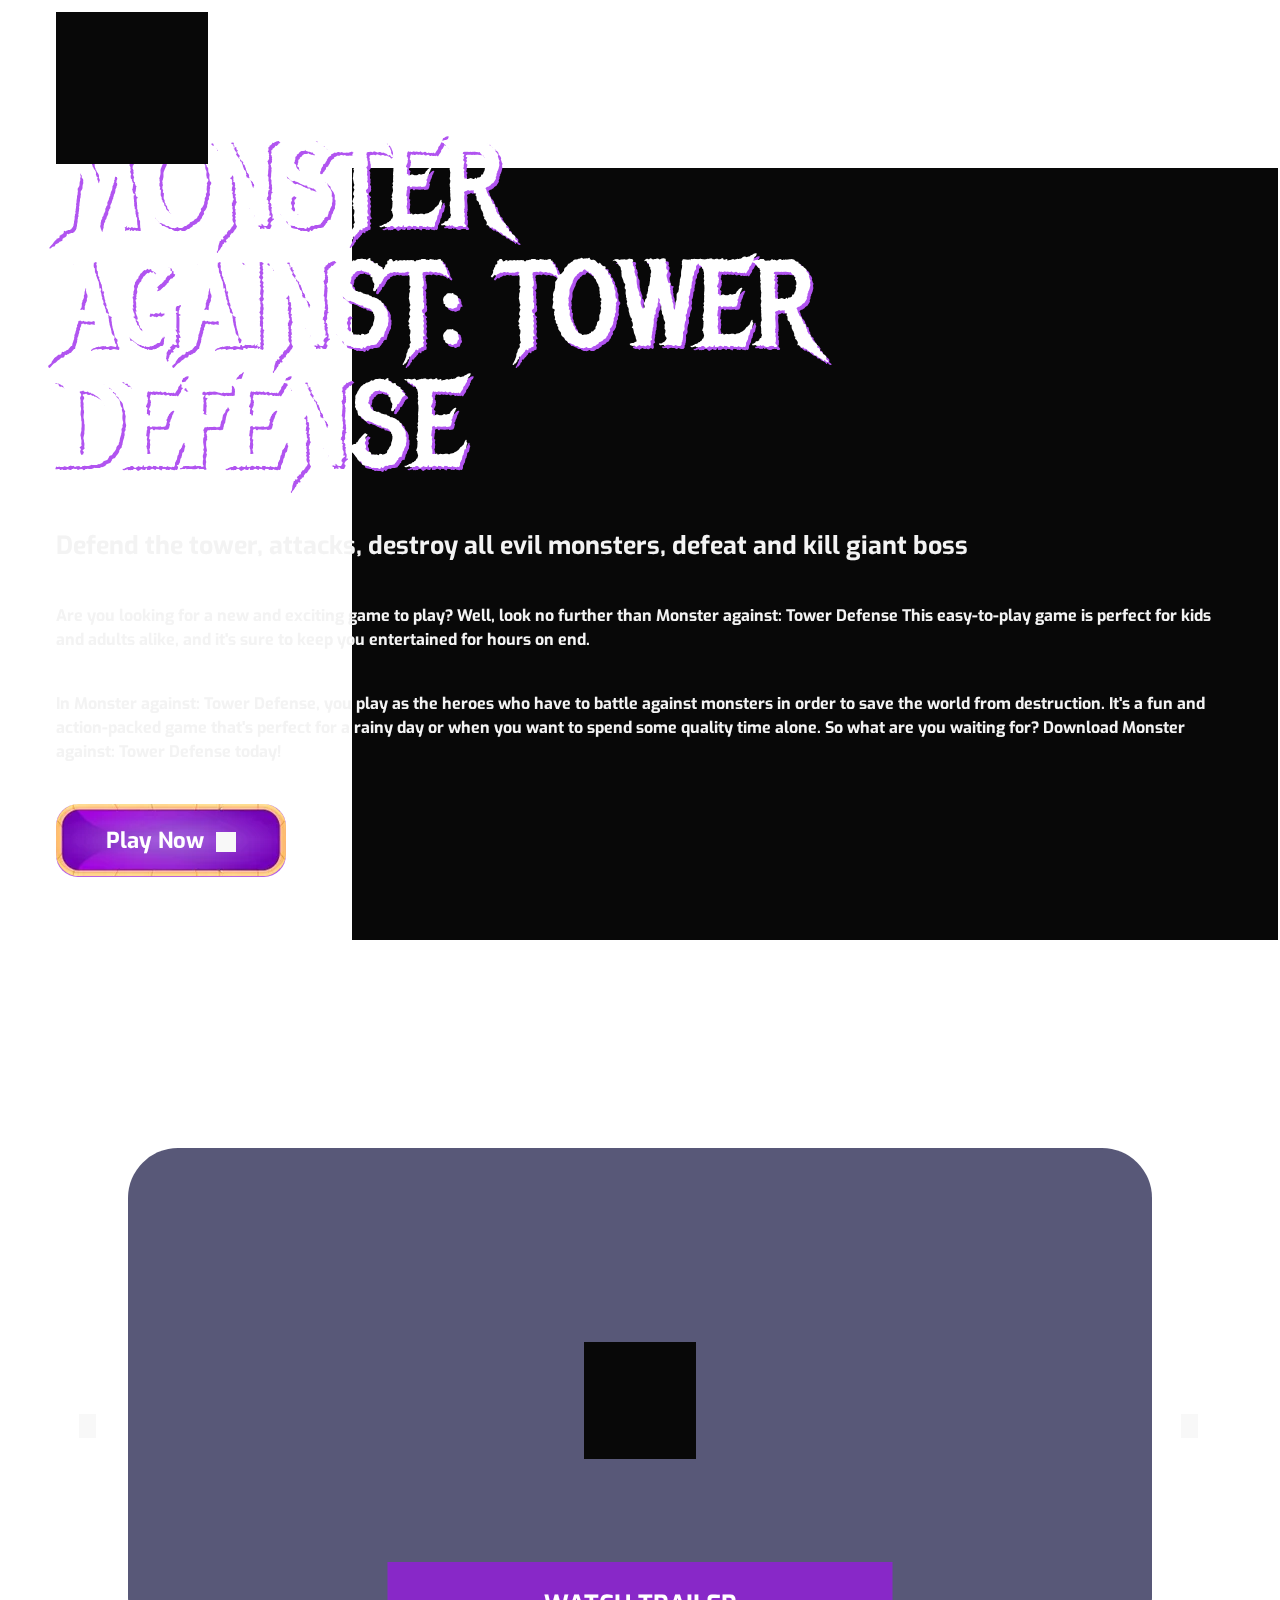
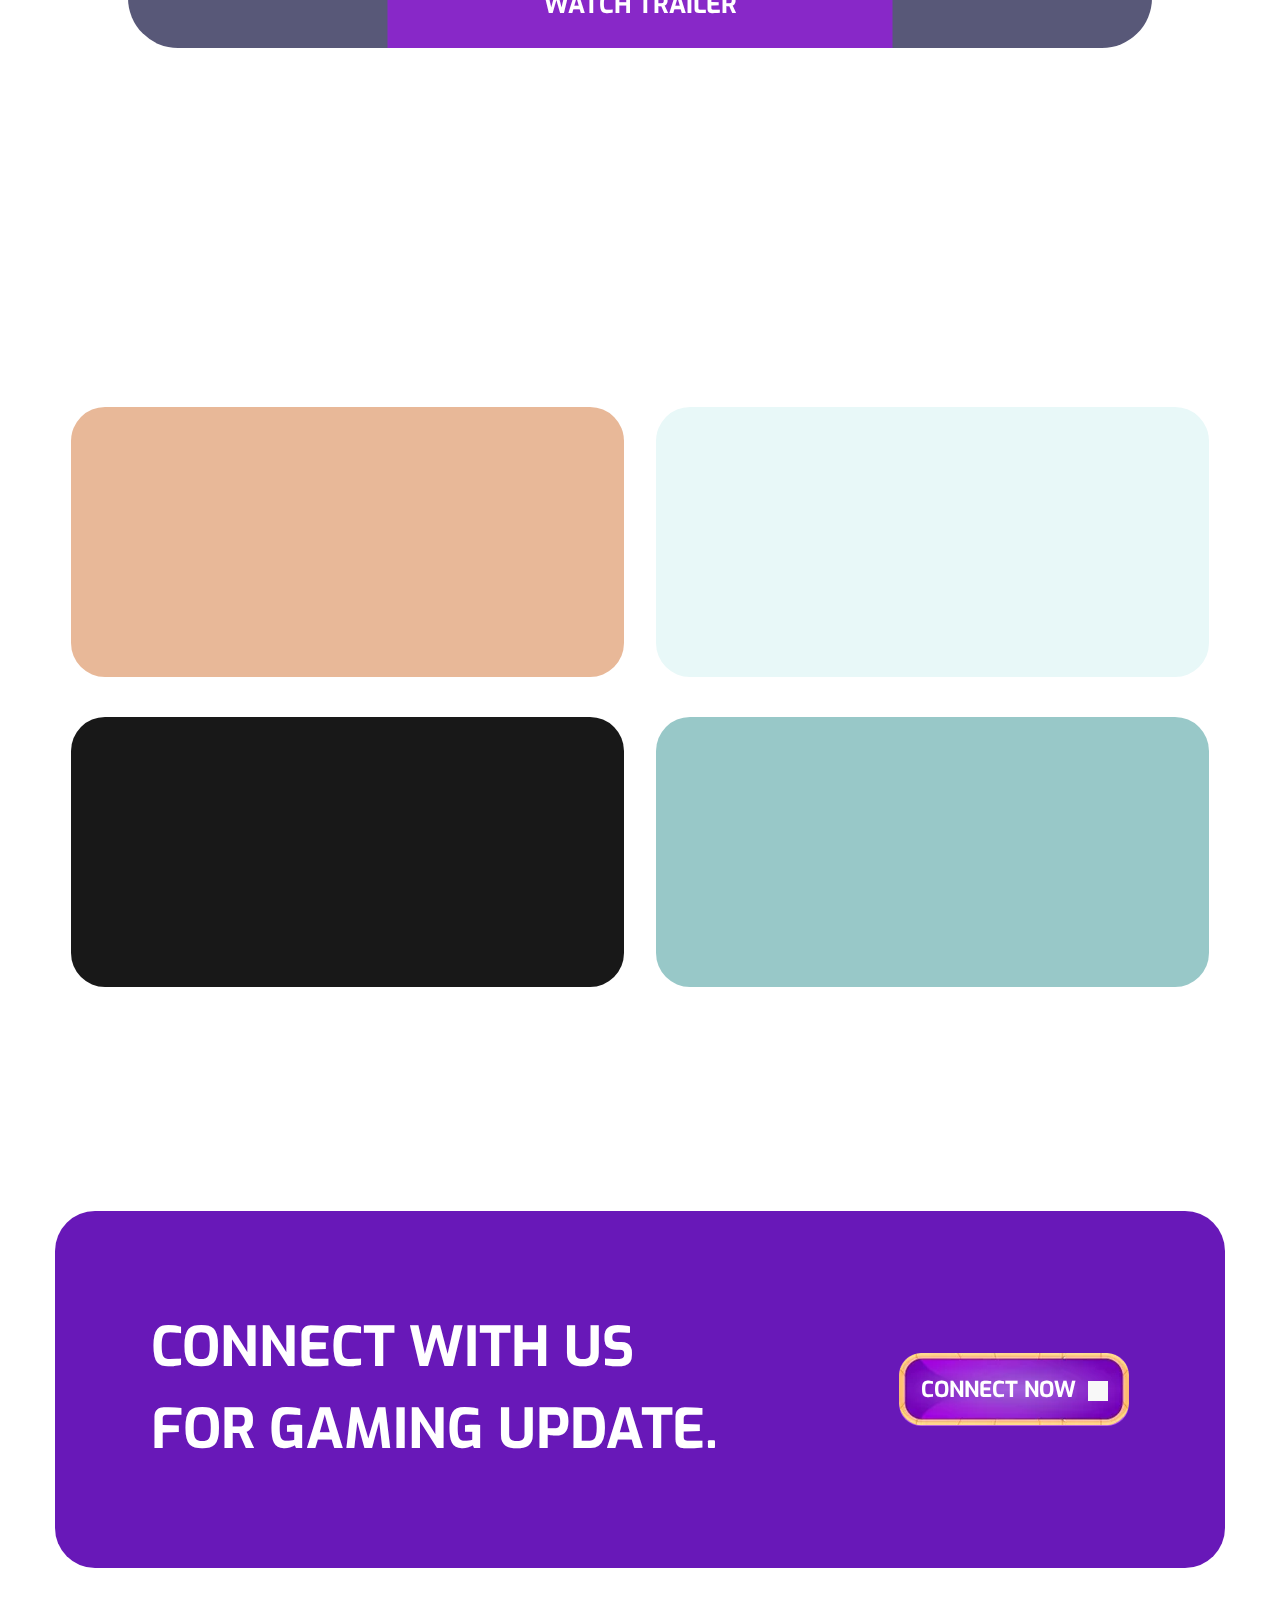
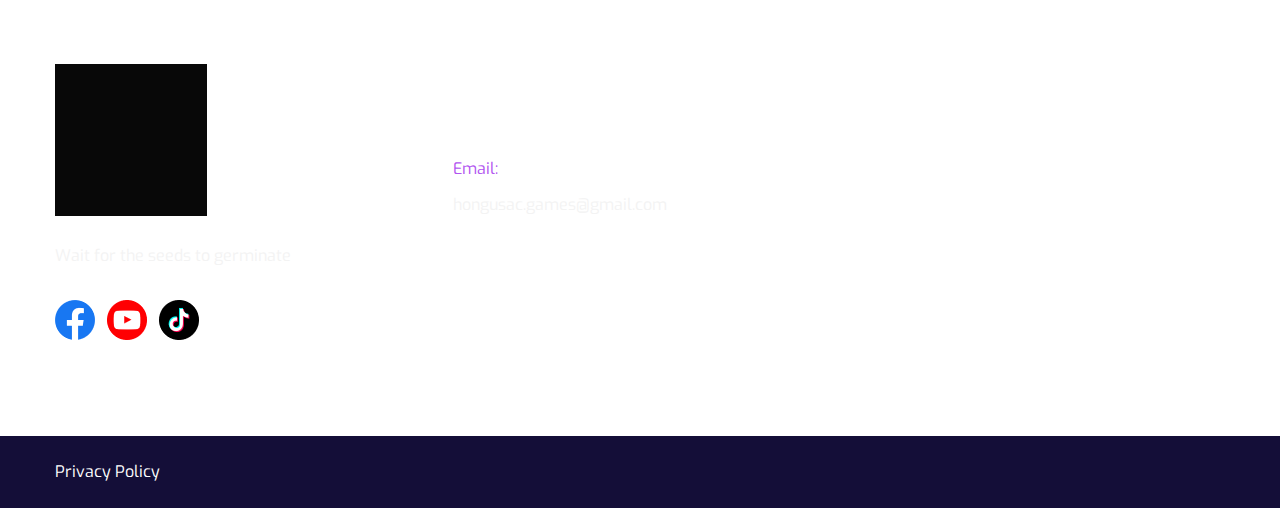
==== index.html @ 08e60833 "Add files via upload" ====
<!DOCTYPE html><html lang="en"><head><meta charset="utf-8"><meta http-equiv="x-ua-compatible" content="ie=edge"><meta name="viewport" content="width=device-width,initial-scale=1,shrink-to-fit=no"><meta name="generator" content="Gatsby 4.23.0"><meta data-react-helmet="true" name="description" content="HỔ NGŨ SẮC - Developer of puzzle, strategy, brain training and entertainment games"><meta data-react-helmet="true" name="image" content="https://hongusac.github.io/"><meta data-react-helmet="true" name="robots" content="index, follow, max-snippet:-1, max-video-preview:-1, max-image-preview:large"><meta data-react-helmet="true" property="og:locale" content="en"><meta data-react-helmet="true" property="og:type" content="website"><meta data-react-helmet="true" property="og:url" content=""><meta data-react-helmet="true" property="og:title" content="Home - HỔ NGŨ SẮC - developer of puzzle and strategy games"><meta data-react-helmet="true" property="og:description" content="HỔ NGŨ SẮC - Developer of puzzle, strategy, brain training and entertainment games"><meta data-react-helmet="true" property="og:image" content="https://hongusac.github.io/"><meta data-react-helmet="true" property="og:image:secure_url" content="https://hongusac.github.io/"><meta data-react-helmet="true" property="og:image:width" content="875px"><meta data-react-helmet="true" property="og:image:height" content="554px"><meta data-react-helmet="true" property="og:image:alt" content="Home - HỔ NGŨ SẮC - developer of puzzle and strategy games"><meta data-react-helmet="true" property="og:image:type" content="image/png"><meta data-react-helmet="true" name="twitter:card" content="summary_large_image"><meta data-react-helmet="true" name="twitter:creator" content="@ho-ngu-sac"><meta data-react-helmet="true" name="twitter:title" content="Home - HỔ NGŨ SẮC - developer of puzzle and strategy games"><meta data-react-helmet="true" name="twitter:description" content="HỔ NGŨ SẮC - Developer of puzzle, strategy, brain training and entertainment games"><meta data-react-helmet="true" name="twitter:image" content="https://hongusac.github.io/"><meta name="theme-color" content="#5E60E7"><style data-href="/styles.ed0ca2f88196ec05993d.css" data-identity="gatsby-global-css">@import url(https://fonts.googleapis.com/css2?family=Exo:wght@100;200;300;400;500;600;700;800;900&family=Metal+Mania&display=swap);:root{--swiper-theme-color:#007aff}.swiper{list-style:none;margin-left:auto;margin-right:auto;overflow:hidden;padding:0;position:relative;z-index:1}.swiper-vertical>.swiper-wrapper{flex-direction:column}.swiper-wrapper{box-sizing:content-box;display:flex;height:100%;position:relative;transition-property:transform;width:100%;z-index:1}.swiper-android .swiper-slide,.swiper-wrapper{transform:translateZ(0)}.swiper-pointer-events{touch-action:pan-y}.swiper-pointer-events.swiper-vertical{touch-action:pan-x}.swiper-slide{flex-shrink:0;height:100%;position:relative;transition-property:transform;width:100%}.swiper-slide-invisible-blank{visibility:hidden}.swiper-autoheight,.swiper-autoheight .swiper-slide{height:auto}.swiper-autoheight .swiper-wrapper{align-items:flex-start;transition-property:transform,height}.swiper-3d,.swiper-3d.swiper-css-mode .swiper-wrapper{perspective:1200px}.swiper-3d .swiper-cube-shadow,.swiper-3d .swiper-slide,.swiper-3d .swiper-slide-shadow,.swiper-3d .swiper-slide-shadow-bottom,.swiper-3d .swiper-slide-shadow-left,.swiper-3d .swiper-slide-shadow-right,.swiper-3d .swiper-slide-shadow-top,.swiper-3d .swiper-wrapper{transform-style:preserve-3d}.swiper-3d .swiper-slide-shadow,.swiper-3d .swiper-slide-shadow-bottom,.swiper-3d .swiper-slide-shadow-left,.swiper-3d .swiper-slide-shadow-right,.swiper-3d .swiper-slide-shadow-top{height:100%;left:0;pointer-events:none;position:absolute;top:0;width:100%;z-index:10}.swiper-3d .swiper-slide-shadow{background:rgba(0,0,0,.15)}.swiper-3d .swiper-slide-shadow-left{background-image:linear-gradient(270deg,rgba(0,0,0,.5),transparent)}.swiper-3d .swiper-slide-shadow-right{background-image:linear-gradient(90deg,rgba(0,0,0,.5),transparent)}.swiper-3d .swiper-slide-shadow-top{background-image:linear-gradient(0deg,rgba(0,0,0,.5),transparent)}.swiper-3d .swiper-slide-shadow-bottom{background-image:linear-gradient(180deg,rgba(0,0,0,.5),transparent)}.swiper-css-mode>.swiper-wrapper{-ms-overflow-style:none;overflow:auto;scrollbar-width:none}.swiper-css-mode>.swiper-wrapper::-webkit-scrollbar{display:none}.swiper-css-mode>.swiper-wrapper>.swiper-slide{scroll-snap-align:start start}.swiper-horizontal.swiper-css-mode>.swiper-wrapper{scroll-snap-type:x mandatory}.swiper-vertical.swiper-css-mode>.swiper-wrapper{scroll-snap-type:y mandatory}.swiper-centered>.swiper-wrapper:before{content:"";flex-shrink:0;order:9999}.swiper-centered.swiper-horizontal>.swiper-wrapper>.swiper-slide:first-child{margin-inline-start:var(--swiper-centered-offset-before)}.swiper-centered.swiper-horizontal>.swiper-wrapper:before{height:100%;min-height:1px;width:var(--swiper-centered-offset-after)}.swiper-centered.swiper-vertical>.swiper-wrapper>.swiper-slide:first-child{margin-block-start:var(--swiper-centered-offset-before)}.swiper-centered.swiper-vertical>.swiper-wrapper:before{height:var(--swiper-centered-offset-after);min-width:1px;width:100%}.swiper-centered>.swiper-wrapper>.swiper-slide{scroll-snap-align:center center}.rcorners2{border-radius:50px}.facebook-style{background-image:url([data-uri])}.youtube-style{background-image:url([data-uri])}.tiktok-style{background-image:url([data-uri])}.google-play-style{background-image:url([data-uri])}.amazon-style,.google-play-style{background-position:50%;background-repeat:no-repeat}.amazon-style{background-image:url([data-uri])}/*! modern-normalize v1.1.0 | MIT License | https://github.com/sindresorhus/modern-normalize */html{-webkit-text-size-adjust:100%;line-height:1.15;-moz-tab-size:4;-o-tab-size:4;tab-size:4}body{font-family:system-ui,-apple-system,Segoe UI,Roboto,Helvetica,Arial,sans-serif,Apple Color Emoji,Segoe UI Emoji;margin:0}strong{font-weight:bolder}code{font-family:ui-monospace,SFMono-Regular,Consolas,Liberation Mono,Menlo,monospace;font-size:1em}small{font-size:80%}button,input,select{font-family:inherit;font-size:100%;line-height:1.15;margin:0}button,select{text-transform:none}[type=button],[type=reset],[type=submit],button{-webkit-appearance:button}blockquote,h1,h2,h3,h4,p{margin:0}button{background-color:transparent;background-image:none}ul{list-style:none;margin:0;padding:0}html{font-family:ui-sans-serif,system-ui,-apple-system,BlinkMacSystemFont,Segoe UI,Roboto,Helvetica Neue,Arial,Noto Sans,sans-serif,Apple Color Emoji,Segoe UI Emoji,Segoe UI Symbol,Noto Color Emoji;line-height:1.5}body{font-family:inherit;line-height:inherit}*,:after,:before{border:0 solid;box-sizing:border-box}input::-moz-placeholder{color:#9ca3af;opacity:1}input:-ms-input-placeholder{color:#9ca3af;opacity:1}input::placeholder{color:#9ca3af;opacity:1}button{cursor:pointer}h1,h2,h3,h4{font-size:inherit;font-weight:inherit}a{color:inherit;text-decoration:inherit}button,input,select{color:inherit;line-height:inherit;padding:0}code{font-family:ui-monospace,SFMono-Regular,Menlo,Monaco,Consolas,Liberation Mono,Courier New,monospace}[hidden]{display:none}*,:after,:before{--tw-border-opacity:1;border-color:rgba(229,231,235,var(--tw-border-opacity))}body{font-family:Exo,sans-serif}.wrapper{color:rgba(255,255,255,var(--tw-text-opacity))}.wrapper,select{--tw-text-opacity:1}select{color:rgba(0,0,0,var(--tw-text-opacity))}a{transition-duration:.15s;transition-property:all;transition-timing-function:cubic-bezier(.4,0,.2,1)}p{margin-bottom:1rem}p:last-child{margin-bottom:0}p{--tw-text-opacity:1;color:rgba(243,243,243,var(--tw-text-opacity))}h1{font-family:Metal Mania,cursive;font-size:2.5rem}@media (min-width:640px){h1{font-size:3.75rem;line-height:1}}@media (min-width:768px){h1{font-size:3.75rem;line-height:1}}@media (min-width:1024px){h1{font-size:5rem;line-height:1}}@media (min-width:1280px){h1{font-size:7.5rem;line-height:1}}h2{font-size:1.75rem}@media (min-width:640px){h2{font-size:2rem}}@media (min-width:768px){h2{font-size:2.5rem}}@media (min-width:1280px){h2{font-size:3.438rem}}h3{font-size:1rem}@media (min-width:768px){h3{font-size:1.563rem}}h4{font-size:1.125rem}.container{margin-left:auto;margin-right:auto;padding-left:15px;padding-right:15px;width:100%}@media (min-width:100%){.container{max-width:100%}}@media (min-width:768px){.container{max-width:768px}}@media (min-width:992px){.container{max-width:992px;padding-left:15px;padding-right:15px}}@media (min-width:1200px){.container{max-width:1200px;padding-left:15px;padding-right:15px}}.invisible{visibility:hidden}.group:hover .group-hover\:visible{visibility:visible}.fixed{position:fixed}.absolute{position:absolute}.relative{position:relative}.sticky{position:-webkit-sticky;position:sticky}.after\:absolute:after,.before\:absolute:before{position:absolute}.inset-0{bottom:0;left:0;right:0;top:0}.inset-x-1\/2{left:50%;right:50%}.top-0{top:0}.top-1\/2,.top-2\/4{top:50%}.right-0{right:0}.right-0\.5{right:.125rem}.-right-8{right:-2rem}.bottom-0{bottom:0}.left-0{left:0}.left-8{left:2rem}.left-auto{left:auto}.left-1\/2{left:50%}.before\:top-1\/2:before{top:50%}.before\:left-1\/2:before{left:50%}.after\:top-1\/2:after{top:50%}.after\:left-1\/2:after{left:50%}.z-0{z-index:0}.z-10{z-index:10}.z-20{z-index:20}.z-30{z-index:30}.z-40{z-index:40}.z-50{z-index:50}.before\:z-10:before{z-index:10}.before\:z-n1:before{z-index:-1}.after\:z-0:after{z-index:0}.after\:z-10:after{z-index:10}.mx-3{margin-left:.75rem;margin-right:.75rem}.mx-auto{margin-left:auto;margin-right:auto}.mx-1\.5{margin-left:.375rem;margin-right:.375rem}.-mx-3{margin-left:-.75rem;margin-right:-.75rem}.my-10{margin-bottom:2.5rem;margin-top:2.5rem}.mt-2{margin-top:.5rem}.mt-4{margin-top:1rem}.mt-6{margin-top:1.5rem}.mt-7{margin-top:1.75rem}.mt-8{margin-top:2rem}.mt-10{margin-top:2.5rem}.mt-12{margin-top:3rem}.mt-14{margin-top:3.5rem}.mt-15{margin-top:3.75rem}.mt-16{margin-top:4rem}.-mt-8{margin-top:-2rem}.mr-3{margin-right:.75rem}.mb-2{margin-bottom:.5rem}.mb-3{margin-bottom:.75rem}.mb-4{margin-bottom:1rem}.mb-5{margin-bottom:1.25rem}.mb-6{margin-bottom:1.5rem}.mb-8{margin-bottom:2rem}.mb-9{margin-bottom:2.25rem}.mb-10{margin-bottom:2.5rem}.mb-15{margin-bottom:3.75rem}.mb-16{margin-bottom:4rem}.mb-28{margin-bottom:7rem}.mb-80{margin-bottom:5rem}.ml-3{margin-left:.75rem}.ml-8{margin-left:2rem}.ml-auto{margin-left:auto}.group:hover .group-hover\:mt-4{margin-top:1rem}.group:hover .group-hover\:ml-5,.hover\:ml-5:hover{margin-left:1.25rem}.last\:mr-0:last-child{margin-right:0}.last\:mb-0:last-child{margin-bottom:0}.block{display:block}.inline-block{display:inline-block}.flex{display:flex}.inline-flex{display:inline-flex}.grid{display:grid}.hidden{display:none}.h-10{height:2.5rem}.h-12{height:3rem}.h-14{height:3.5rem}.h-15{height:3.75rem}.h-16{height:4rem}.h-28{height:7rem}.h-73{height:4.563rem}.h-260{height:16.25rem}.h-540{height:33.75rem}.h-0\.5{height:.125rem}.h-full{height:100%}.before\:h-11:before{height:2.75rem}.after\:h-full:after,.before\:h-full:before{height:100%}.w-6{width:1.5rem}.w-8{width:2rem}.w-10{width:2.5rem}.w-14{width:3.5rem}.w-28{width:7rem}.w-32{width:8rem}.w-64{width:16rem}.w-73{width:4.563rem}.w-96{width:24rem}.w-230{width:14.375rem}.w-310{width:19.375rem}.w-auto{width:auto}.w-full{width:100%}.before\:w-23\.5:before{width:5.875rem}.after\:w-full:after,.before\:w-full:before{width:100%}.max-w-xl{max-width:36rem}.max-w-3xl{max-width:48rem}.flex-1{flex:1 1 0%}.flex-shrink-0{flex-shrink:0}.after\:transform:after,.before\:transform:before,.transform{--tw-translate-x:0;--tw-translate-y:0;--tw-rotate:0;--tw-skew-x:0;--tw-skew-y:0;--tw-scale-x:1;--tw-scale-y:1;transform:translateX(var(--tw-translate-x)) translateY(var(--tw-translate-y)) rotate(var(--tw-rotate)) skewX(var(--tw-skew-x)) skewY(var(--tw-skew-y)) scaleX(var(--tw-scale-x)) scaleY(var(--tw-scale-y))}.-translate-x-1\/2,.-translate-x-2\/4{--tw-translate-x:-50%}.-translate-x-full{--tw-translate-x:-100%}.-translate-y-1\/2{--tw-translate-y:-50%}.before\:-translate-x-2\/4:before{--tw-translate-x:-50%}.before\:-translate-y-2\/4:before{--tw-translate-y:-50%}.after\:-translate-x-2\/4:after{--tw-translate-x:-50%}.after\:-translate-y-2\/4:after{--tw-translate-y:-50%}@-webkit-keyframes spin{to{transform:rotate(1turn)}}@keyframes spin{to{transform:rotate(1turn)}}@-webkit-keyframes ping{75%,to{opacity:0;transform:scale(2)}}@keyframes ping{75%,to{opacity:0;transform:scale(2)}}@-webkit-keyframes pulse{50%{opacity:.5}}@keyframes pulse{50%{opacity:.5}}@-webkit-keyframes bounce{0%,to{-webkit-animation-timing-function:cubic-bezier(.8,0,1,1);animation-timing-function:cubic-bezier(.8,0,1,1);transform:translateY(-25%)}50%{-webkit-animation-timing-function:cubic-bezier(0,0,.2,1);animation-timing-function:cubic-bezier(0,0,.2,1);transform:none}}@keyframes bounce{0%,to{-webkit-animation-timing-function:cubic-bezier(.8,0,1,1);animation-timing-function:cubic-bezier(.8,0,1,1);transform:translateY(-25%)}50%{-webkit-animation-timing-function:cubic-bezier(0,0,.2,1);animation-timing-function:cubic-bezier(0,0,.2,1);transform:none}}.animate-ping{-webkit-animation:ping 1s cubic-bezier(0,0,.2,1) infinite;animation:ping 1s cubic-bezier(0,0,.2,1) infinite}.cursor-pointer{cursor:pointer}.grid-cols-1{grid-template-columns:repeat(1,minmax(0,1fr))}.grid-cols-3{grid-template-columns:repeat(3,minmax(0,1fr))}.flex-col{flex-direction:column}.flex-wrap{flex-wrap:wrap}.items-center{align-items:center}.justify-end{justify-content:flex-end}.justify-center{justify-content:center}.justify-between{justify-content:space-between}.gap-2{gap:.5rem}.gap-4{gap:1rem}.gap-8{gap:2rem}.space-y-1\.5>:not([hidden])~:not([hidden]){--tw-space-y-reverse:0;margin-bottom:calc(.375rem*var(--tw-space-y-reverse));margin-top:calc(.375rem*(1 - var(--tw-space-y-reverse)))}.overflow-y-auto{overflow-y:auto}.overflow-x-hidden{overflow-x:hidden}.rounded-20{border-radius:20px}.rounded-22{border-radius:22px}.rounded{border-radius:.25rem}.rounded-lg{border-radius:.5rem}.rounded-2xl{border-radius:1rem}.rounded-full{border-radius:9999px}.rounded-4xl{border-radius:2.125rem}.after\:rounded-5xl:after,.before\:rounded-5xl:before,.rounded-5xl{border-radius:2.5rem}.border-2{border-width:2px}.border-4{border-width:4px}.border{border-width:1px}.after\:border-4:after{border-width:4px}.last\:border-0:last-child{border-width:0}.border-b{border-bottom-width:1px}.border-solid{border-style:solid}.border-gray-100{--tw-border-opacity:1;border-color:rgba(247,250,252,var(--tw-border-opacity))}.border-secondary-80{--tw-border-opacity:1;border-color:rgba(66,58,95,var(--tw-border-opacity))}.border-secondary-90{border-color:rgba(40,30,77,var(--tw-border-opacity))}.border-opacity-100,.border-secondary-90{--tw-border-opacity:1}.after\:border-opacity-50:after{--tw-border-opacity:0.5}.bg-transparent{background-color:transparent}.bg-black{--tw-bg-opacity:1;background-color:rgba(0,0,0,var(--tw-bg-opacity))}.bg-white{--tw-bg-opacity:1;background-color:rgba(255,255,255,var(--tw-bg-opacity))}.bg-purple-100{--tw-bg-opacity:1;background-color:rgba(237,233,254,var(--tw-bg-opacity))}.bg-primary{--tw-bg-opacity:1;background-color:rgba(177,84,240,var(--tw-bg-opacity))}.bg-secondary-60{--tw-bg-opacity:1;background-color:rgba(22,7,58,var(--tw-bg-opacity))}.bg-secondary-70{--tw-bg-opacity:1;background-color:rgba(20,14,56,var(--tw-bg-opacity))}.before\:bg-secondary-100:before,.bg-secondary-100{--tw-bg-opacity:1;background-color:rgba(9,0,42,var(--tw-bg-opacity))}.bg-cover{background-size:cover}.bg-bottom{background-position:bottom}.bg-center{background-position:50%}.bg-no-repeat{background-repeat:no-repeat}.p-1{padding:.25rem}.p-3{padding:.75rem}.p-4{padding:1rem}.px-3{padding-left:.75rem;padding-right:.75rem}.px-4{padding-left:1rem;padding-right:1rem}.px-5{padding-left:1.25rem;padding-right:1.25rem}.px-6{padding-left:1.5rem;padding-right:1.5rem}.px-8{padding-left:2rem;padding-right:2rem}.px-9{padding-left:2.25rem;padding-right:2.25rem}.px-12{padding-left:3rem;padding-right:3rem}.py-1{padding-bottom:.25rem;padding-top:.25rem}.py-3{padding-bottom:.75rem;padding-top:.75rem}.py-5{padding-bottom:1.25rem;padding-top:1.25rem}.py-6{padding-bottom:1.5rem;padding-top:1.5rem}.py-7{padding-bottom:1.75rem;padding-top:1.75rem}.py-8{padding-bottom:2rem;padding-top:2rem}.py-9{padding-bottom:2.25rem;padding-top:2.25rem}.py-15{padding-bottom:3.75rem;padding-top:3.75rem}.py-16{padding-bottom:4rem;padding-top:4rem}.pt-4{padding-top:1rem}.pt-16{padding-top:4rem}.pt-24{padding-top:6rem}.pt-260{padding-top:16.25rem}.pb-3{padding-bottom:.75rem}.pb-4{padding-bottom:1rem}.pb-16{padding-bottom:4rem}.pb-24{padding-bottom:6rem}.text-center{text-align:center}.align-middle{vertical-align:middle}.font-exo{font-family:Exo,sans-serif}.text-xs{font-size:.75rem}.text-sm{font-size:.875rem}.text-base{font-size:1rem}.text-lg{font-size:3.438rem}.text-xl{font-size:2.5rem}.text-3xl{font-size:5rem;line-height:1}.text-18base{font-size:1.125rem}.text-22base{font-size:1.375rem}.text-35base{font-size:2.188rem}.font-medium{font-weight:500}.font-semibold{font-weight:600}.font-bold{font-weight:700}.uppercase{text-transform:uppercase}.italic{font-style:italic}.leading-3{line-height:.75rem}.leading-7{line-height:1.75rem}.leading-8{line-height:2rem}.leading-10{line-height:2.5rem}.leading-11{line-height:3rem}.leading-73{line-height:4.563rem}.leading-none{line-height:1}.text-black{--tw-text-opacity:1;color:rgba(0,0,0,var(--tw-text-opacity))}.text-white{--tw-text-opacity:1;color:rgba(255,255,255,var(--tw-text-opacity))}.text-primary{--tw-text-opacity:1;color:rgba(177,84,240,var(--tw-text-opacity))}.text-yollow-90{--tw-text-opacity:1;color:rgba(231,126,0,var(--tw-text-opacity))}.hover\:text-primary:hover{--tw-text-opacity:1;color:rgba(177,84,240,var(--tw-text-opacity))}.opacity-0{opacity:0}.opacity-50{opacity:.5}.opacity-90{opacity:.9}.group:hover .group-hover\:opacity-100{opacity:1}.hover\:opacity-80:hover{opacity:.8}.after\:opacity-0:after,.before\:opacity-0:before{opacity:0}.hover\:before\:opacity-70:hover:before{opacity:.7}.hover\:before\:opacity-100:hover:before{opacity:1}.hover\:after\:opacity-70:hover:after{opacity:.7}*,:after,:before{--tw-shadow:0 0 #0000}.focus\:outline-none:focus{outline:2px solid transparent;outline-offset:2px}*,:after,:before{--tw-ring-inset:var(--tw-empty, );/*!*//*!*/--tw-ring-offset-width:0px;--tw-ring-offset-color:#fff;--tw-ring-color:rgba(59,130,246,.5);--tw-ring-offset-shadow:0 0 #0000;--tw-ring-shadow:0 0 #0000}.before\:transition-all:before,.transition-all{transition-duration:.15s;transition-property:all;transition-timing-function:cubic-bezier(.4,0,.2,1)}.after\:transition:after{transition-duration:.15s;transition-property:background-color,border-color,color,fill,stroke,opacity,box-shadow,transform,filter,-webkit-backdrop-filter;transition-property:background-color,border-color,color,fill,stroke,opacity,box-shadow,transform,filter,backdrop-filter;transition-property:background-color,border-color,color,fill,stroke,opacity,box-shadow,transform,filter,backdrop-filter,-webkit-backdrop-filter;transition-timing-function:cubic-bezier(.4,0,.2,1)}.duration-500{transition-duration:.5s}.content-after:after{content:attr(tw-content-after)}.before\:empty-content:before{content:""}.text-shadow{text-shadow:3px 3px 0 #b154f0}.mobile-menu-open{opacity:1;visibility:visible}.mobile-menu-open .OffCanvasContent{opacity:.7;visibility:visible}.mobile-menu-open .site-mobile-menu{--tw-translate-x:0px}.breadcrumb__title{font-family:Metal Mania,cursive;font-size:2rem;text-shadow:3px 3px 0 #b154f0;text-transform:uppercase}@media (min-width:768px){.breadcrumb__title{font-size:3.75rem;line-height:1}}.breadcrumb__list{margin-top:1.25rem}.breadcrumb__separator{padding-left:.5rem;padding-right:.5rem}.breadcrumb__list__item{display:inline-block;font-weight:700;text-transform:uppercase}.breadcrumb__link__active,.breadcrumb__list__item:hover{--tw-text-opacity:1;color:rgba(177,84,240,var(--tw-text-opacity))}.breadcrumb__link__active{pointer-events:none}.align-middle{vertical-align:middle!important}.center{display:block;margin-left:auto;margin-right:auto;text-align:center;width:60%}@media (min-width:640px){.sm\:col-span-6{grid-column:span 6/span 6}.sm\:mb-10{margin-bottom:2.5rem}.sm\:h-15{height:3.75rem}.sm\:w-40{width:10rem}.sm\:w-64{width:16rem}.sm\:w-96{width:24rem}.sm\:grid-cols-2{grid-template-columns:repeat(2,minmax(0,1fr))}.sm\:grid-cols-12{grid-template-columns:repeat(12,minmax(0,1fr))}.sm\:text-sm{font-size:.875rem}.sm\:leading-12{line-height:3.75rem}}@media (min-width:768px){.md\:mt-28{margin-top:7rem}.md\:h-24{height:6rem}.md\:h-650{height:40.625rem}.md\:h-auto{height:auto}.md\:w-24{width:6rem}.md\:w-650{width:40.625rem}.md\:w-1\/2{width:50%}.md\:grid-cols-3{grid-template-columns:repeat(3,minmax(0,1fr))}.md\:flex-row{flex-direction:row}.md\:justify-between{justify-content:space-between}.md\:gap-6{gap:1.5rem}.md\:px-24{padding-left:6rem;padding-right:6rem}.md\:py-24{padding-bottom:6rem;padding-top:6rem}.md\:py-28{padding-bottom:7rem;padding-top:7rem}.md\:pt-24{padding-top:6rem}.md\:pb-24{padding-bottom:6rem}.md\:pb-28{padding-bottom:7rem}.md\:text-left{text-align:left}.md\:text-22base{font-size:1.375rem}}@media (min-width:1024px){.lg\:col-span-2{grid-column:span 2/span 2}.lg\:col-span-3{grid-column:span 3/span 3}.lg\:col-span-4{grid-column:span 4/span 4}.lg\:mt-0{margin-top:0}.lg\:mt-8{margin-top:2rem}.lg\:mr-12{margin-right:3rem}.lg\:mb-0{margin-bottom:0}.lg\:mb-14{margin-bottom:3.5rem}.lg\:flex{display:flex}.lg\:hidden{display:none}.lg\:h-28{height:7rem}.lg\:h-55{height:3.438rem}.lg\:h-780{height:48.75rem}.lg\:w-28{width:7rem}.lg\:w-52{width:13rem}.lg\:w-68{width:4.25rem}.lg\:w-auto{width:auto}.lg\:w-1\/2{width:50%}.lg\:w-1\/3{width:33.333333%}.lg\:max-w-sm{max-width:24rem}.lg\:flex-row{flex-direction:row}.lg\:items-center{align-items:center}.lg\:justify-between{justify-content:space-between}.lg\:gap-6{gap:1.5rem}.lg\:space-x-12>:not([hidden])~:not([hidden]){--tw-space-x-reverse:0;margin-left:calc(3rem*(1 - var(--tw-space-x-reverse)));margin-right:calc(3rem*var(--tw-space-x-reverse))}.lg\:px-8{padding-left:2rem;padding-right:2rem}.lg\:py-16{padding-bottom:4rem;padding-top:4rem}.lg\:pt-36{padding-top:9rem}.lg\:text-left{text-align:left}.lg\:text-md{font-size:1.563rem}.lg\:text-28base{font-size:1.75rem}.lg\:text-35base{font-size:2.188rem}}@media (min-width:1280px){.xl\:h-940{height:58.75rem}.xl\:w-auto{width:auto}.xl\:grid-cols-4{grid-template-columns:repeat(4,minmax(0,1fr))}}/*! 
* @package IcoFont 
* @version 1.0.1 
* @author IcoFont https://icofont.com 
* @copyright Copyright (c) 2015 - 2018 IcoFont 
* @license - https://icofont.com/license/
*/@font-face{font-display:swap;font-family:IcoFont;font-style:Regular;font-weight:400;src:url(/fonts/icofont.woff2) format("woff2"),url(/fonts/icofont.woff) format("woff")}[class*=" icofont-"],[class^=icofont-]{speak:none;word-wrap:normal;-webkit-font-feature-settings:"liga";-webkit-font-smoothing:antialiased;direction:ltr;font-family:IcoFont!important;font-style:normal;font-variant:normal;font-weight:400;line-height:1;text-transform:none;white-space:nowrap}.icofont-angry-monster:before{content:"\e800"}.icofont-bathtub:before{content:"\e801"}.icofont-bird-wings:before{content:"\e802"}.icofont-bow:before{content:"\e803"}.icofont-castle:before{content:"\e804"}.icofont-circuit:before{content:"\e805"}.icofont-crown-king:before{content:"\e806"}.icofont-crown-queen:before{content:"\e807"}.icofont-dart:before{content:"\e808"}.icofont-disability-race:before{content:"\e809"}.icofont-diving-goggle:before{content:"\e80a"}.icofont-eye-open:before{content:"\e80b"}.icofont-flora-flower:before{content:"\e80c"}.icofont-flora:before{content:"\e80d"}.icofont-gift-box:before{content:"\e80e"}.icofont-halloween-pumpkin:before{content:"\e80f"}.icofont-hand-power:before{content:"\e810"}.icofont-hand-thunder:before{content:"\e811"}.icofont-king-monster:before{content:"\e812"}.icofont-love:before{content:"\e813"}.icofont-magician-hat:before{content:"\e814"}.icofont-native-american:before{content:"\e815"}.icofont-owl-look:before{content:"\e816"}.icofont-phoenix:before{content:"\e817"}.icofont-robot-face:before{content:"\e818"}.icofont-sand-clock:before{content:"\e819"}.icofont-shield-alt:before{content:"\e81a"}.icofont-ship-wheel:before{content:"\e81b"}.icofont-skull-danger:before{content:"\e81c"}.icofont-skull-face:before{content:"\e81d"}.icofont-snowmobile:before{content:"\e81e"}.icofont-space-shuttle:before{content:"\e81f"}.icofont-star-shape:before{content:"\e820"}.icofont-swirl:before{content:"\e821"}.icofont-tattoo-wing:before{content:"\e822"}.icofont-throne:before{content:"\e823"}.icofont-tree-alt:before{content:"\e824"}.icofont-triangle:before{content:"\e825"}.icofont-unity-hand:before{content:"\e826"}.icofont-weed:before{content:"\e827"}.icofont-woman-bird:before{content:"\e828"}.icofont-bat:before{content:"\e829"}.icofont-bear-face:before{content:"\e82a"}.icofont-bear-tracks:before{content:"\e82b"}.icofont-bear:before{content:"\e82c"}.icofont-bird-alt:before{content:"\e82d"}.icofont-bird-flying:before{content:"\e82e"}.icofont-bird:before{content:"\e82f"}.icofont-birds:before{content:"\e830"}.icofont-bone:before{content:"\e831"}.icofont-bull:before{content:"\e832"}.icofont-butterfly-alt:before{content:"\e833"}.icofont-butterfly:before{content:"\e834"}.icofont-camel-alt:before{content:"\e835"}.icofont-camel-head:before{content:"\e836"}.icofont-camel:before{content:"\e837"}.icofont-cat-alt-1:before{content:"\e838"}.icofont-cat-alt-2:before{content:"\e839"}.icofont-cat-alt-3:before{content:"\e83a"}.icofont-cat-dog:before{content:"\e83b"}.icofont-cat-face:before{content:"\e83c"}.icofont-cat:before{content:"\e83d"}.icofont-cow-head:before{content:"\e83e"}.icofont-cow:before{content:"\e83f"}.icofont-crab:before{content:"\e840"}.icofont-crocodile:before{content:"\e841"}.icofont-deer-head:before{content:"\e842"}.icofont-dog-alt:before{content:"\e843"}.icofont-dog-barking:before{content:"\e844"}.icofont-dog:before{content:"\e845"}.icofont-dolphin:before{content:"\e846"}.icofont-duck-tracks:before{content:"\e847"}.icofont-eagle-head:before{content:"\e848"}.icofont-eaten-fish:before{content:"\e849"}.icofont-elephant-alt:before{content:"\e84a"}.icofont-elephant-head-alt:before{content:"\e84b"}.icofont-elephant-head:before{content:"\e84c"}.icofont-elephant:before{content:"\e84d"}.icofont-elk:before{content:"\e84e"}.icofont-fish-1:before{content:"\e84f"}.icofont-fish-2:before{content:"\e850"}.icofont-fish-3:before{content:"\e851"}.icofont-fish-4:before{content:"\e852"}.icofont-fish-5:before{content:"\e853"}.icofont-fish:before{content:"\e854"}.icofont-fox-alt:before{content:"\e855"}.icofont-fox:before{content:"\e856"}.icofont-frog-tracks:before{content:"\e857"}.icofont-frog:before{content:"\e858"}.icofont-froggy:before{content:"\e859"}.icofont-giraffe-head-1:before{content:"\e85a"}.icofont-giraffe-head-2:before{content:"\e85b"}.icofont-giraffe-head:before{content:"\e85c"}.icofont-giraffe:before{content:"\e85d"}.icofont-goat-head:before{content:"\e85e"}.icofont-gorilla:before{content:"\e85f"}.icofont-hen-tracks:before{content:"\e860"}.icofont-horse-head-1:before{content:"\e861"}.icofont-horse-head-2:before{content:"\e862"}.icofont-horse-head:before{content:"\e863"}.icofont-horse-tracks:before{content:"\e864"}.icofont-jellyfish:before{content:"\e865"}.icofont-kangaroo:before{content:"\e866"}.icofont-lemur:before{content:"\e867"}.icofont-lion-head-1:before{content:"\e868"}.icofont-lion-head-2:before{content:"\e869"}.icofont-lion-head:before{content:"\e86a"}.icofont-lion:before{content:"\e86b"}.icofont-monkey-2:before{content:"\e86c"}.icofont-monkey-3:before{content:"\e86d"}.icofont-monkey-face:before{content:"\e86e"}.icofont-monkey:before{content:"\e86f"}.icofont-octopus-alt:before{content:"\e870"}.icofont-octopus:before{content:"\e871"}.icofont-owl:before{content:"\e872"}.icofont-panda-face:before{content:"\e873"}.icofont-panda:before{content:"\e874"}.icofont-panther:before{content:"\e875"}.icofont-parrot-lip:before{content:"\e876"}.icofont-parrot:before{content:"\e877"}.icofont-paw:before{content:"\e878"}.icofont-pelican:before{content:"\e879"}.icofont-penguin:before{content:"\e87a"}.icofont-pig-face:before{content:"\e87b"}.icofont-pig:before{content:"\e87c"}.icofont-pigeon-1:before{content:"\e87d"}.icofont-pigeon-2:before{content:"\e87e"}.icofont-pigeon:before{content:"\e87f"}.icofont-rabbit:before{content:"\e880"}.icofont-rat:before{content:"\e881"}.icofont-rhino-head:before{content:"\e882"}.icofont-rhino:before{content:"\e883"}.icofont-rooster:before{content:"\e884"}.icofont-seahorse:before{content:"\e885"}.icofont-seal:before{content:"\e886"}.icofont-shrimp-alt:before{content:"\e887"}.icofont-shrimp:before{content:"\e888"}.icofont-snail-1:before{content:"\e889"}.icofont-snail-2:before{content:"\e88a"}.icofont-snail-3:before{content:"\e88b"}.icofont-snail:before{content:"\e88c"}.icofont-snake:before{content:"\e88d"}.icofont-squid:before{content:"\e88e"}.icofont-squirrel:before{content:"\e88f"}.icofont-tiger-face:before{content:"\e890"}.icofont-tiger:before{content:"\e891"}.icofont-turtle:before{content:"\e892"}.icofont-whale:before{content:"\e893"}.icofont-woodpecker:before{content:"\e894"}.icofont-zebra:before{content:"\e895"}.icofont-brand-acer:before{content:"\e896"}.icofont-brand-adidas:before{content:"\e897"}.icofont-brand-adobe:before{content:"\e898"}.icofont-brand-air-new-zealand:before{content:"\e899"}.icofont-brand-airbnb:before{content:"\e89a"}.icofont-brand-aircell:before{content:"\e89b"}.icofont-brand-airtel:before{content:"\e89c"}.icofont-brand-alcatel:before{content:"\e89d"}.icofont-brand-alibaba:before{content:"\e89e"}.icofont-brand-aliexpress:before{content:"\e89f"}.icofont-brand-alipay:before{content:"\e8a0"}.icofont-brand-amazon:before{content:"\e8a1"}.icofont-brand-amd:before{content:"\e8a2"}.icofont-brand-american-airlines:before{content:"\e8a3"}.icofont-brand-android-robot:before{content:"\e8a4"}.icofont-brand-android:before{content:"\e8a5"}.icofont-brand-aol:before{content:"\e8a6"}.icofont-brand-apple:before{content:"\e8a7"}.icofont-brand-appstore:before{content:"\e8a8"}.icofont-brand-asus:before{content:"\e8a9"}.icofont-brand-ati:before{content:"\e8aa"}.icofont-brand-att:before{content:"\e8ab"}.icofont-brand-audi:before{content:"\e8ac"}.icofont-brand-axiata:before{content:"\e8ad"}.icofont-brand-bada:before{content:"\e8ae"}.icofont-brand-bbc:before{content:"\e8af"}.icofont-brand-bing:before{content:"\e8b0"}.icofont-brand-blackberry:before{content:"\e8b1"}.icofont-brand-bmw:before{content:"\e8b2"}.icofont-brand-box:before{content:"\e8b3"}.icofont-brand-burger-king:before{content:"\e8b4"}.icofont-brand-business-insider:before{content:"\e8b5"}.icofont-brand-buzzfeed:before{content:"\e8b6"}.icofont-brand-cannon:before{content:"\e8b7"}.icofont-brand-casio:before{content:"\e8b8"}.icofont-brand-china-mobile:before{content:"\e8b9"}.icofont-brand-china-telecom:before{content:"\e8ba"}.icofont-brand-china-unicom:before{content:"\e8bb"}.icofont-brand-cisco:before{content:"\e8bc"}.icofont-brand-citibank:before{content:"\e8bd"}.icofont-brand-cnet:before{content:"\e8be"}.icofont-brand-cnn:before{content:"\e8bf"}.icofont-brand-cocal-cola:before{content:"\e8c0"}.icofont-brand-compaq:before{content:"\e8c1"}.icofont-brand-debian:before{content:"\e8c2"}.icofont-brand-delicious:before{content:"\e8c3"}.icofont-brand-dell:before{content:"\e8c4"}.icofont-brand-designbump:before{content:"\e8c5"}.icofont-brand-designfloat:before{content:"\e8c6"}.icofont-brand-disney:before{content:"\e8c7"}.icofont-brand-dodge:before{content:"\e8c8"}.icofont-brand-dove:before{content:"\e8c9"}.icofont-brand-drupal:before{content:"\e8ca"}.icofont-brand-ebay:before{content:"\e8cb"}.icofont-brand-eleven:before{content:"\e8cc"}.icofont-brand-emirates:before{content:"\e8cd"}.icofont-brand-espn:before{content:"\e8ce"}.icofont-brand-etihad-airways:before{content:"\e8cf"}.icofont-brand-etisalat:before{content:"\e8d0"}.icofont-brand-etsy:before{content:"\e8d1"}.icofont-brand-fastrack:before{content:"\e8d2"}.icofont-brand-fedex:before{content:"\e8d3"}.icofont-brand-ferrari:before{content:"\e8d4"}.icofont-brand-fitbit:before{content:"\e8d5"}.icofont-brand-flikr:before{content:"\e8d6"}.icofont-brand-forbes:before{content:"\e8d7"}.icofont-brand-foursquare:before{content:"\e8d8"}.icofont-brand-foxconn:before{content:"\e8d9"}.icofont-brand-fujitsu:before{content:"\e8da"}.icofont-brand-general-electric:before{content:"\e8db"}.icofont-brand-gillette:before{content:"\e8dc"}.icofont-brand-gizmodo:before{content:"\e8dd"}.icofont-brand-gnome:before{content:"\e8de"}.icofont-brand-google:before{content:"\e8df"}.icofont-brand-gopro:before{content:"\e8e0"}.icofont-brand-gucci:before{content:"\e8e1"}.icofont-brand-hallmark:before{content:"\e8e2"}.icofont-brand-hi5:before{content:"\e8e3"}.icofont-brand-honda:before{content:"\e8e4"}.icofont-brand-hp:before{content:"\e8e5"}.icofont-brand-hsbc:before{content:"\e8e6"}.icofont-brand-htc:before{content:"\e8e7"}.icofont-brand-huawei:before{content:"\e8e8"}.icofont-brand-hulu:before{content:"\e8e9"}.icofont-brand-hyundai:before{content:"\e8ea"}.icofont-brand-ibm:before{content:"\e8eb"}.icofont-brand-icofont:before{content:"\e8ec"}.icofont-brand-icq:before{content:"\e8ed"}.icofont-brand-ikea:before{content:"\e8ee"}.icofont-brand-imdb:before{content:"\e8ef"}.icofont-brand-indiegogo:before{content:"\e8f0"}.icofont-brand-intel:before{content:"\e8f1"}.icofont-brand-ipair:before{content:"\e8f2"}.icofont-brand-jaguar:before{content:"\e8f3"}.icofont-brand-java:before{content:"\e8f4"}.icofont-brand-joomla:before{content:"\e8f5"}.icofont-brand-kickstarter:before{content:"\e8f6"}.icofont-brand-kik:before{content:"\e8f7"}.icofont-brand-lastfm:before{content:"\e8f8"}.icofont-brand-lego:before{content:"\e8f9"}.icofont-brand-lenovo:before{content:"\e8fa"}.icofont-brand-levis:before{content:"\e8fb"}.icofont-brand-lexus:before{content:"\e8fc"}.icofont-brand-lg:before{content:"\e8fd"}.icofont-brand-life-hacker:before{content:"\e8fe"}.icofont-brand-linux-mint:before{content:"\e8ff"}.icofont-brand-linux:before{content:"\e900"}.icofont-brand-lionix:before{content:"\e901"}.icofont-brand-loreal:before{content:"\e902"}.icofont-brand-louis-vuitton:before{content:"\e903"}.icofont-brand-mac-os:before{content:"\e904"}.icofont-brand-marvel-app:before{content:"\e905"}.icofont-brand-mashable:before{content:"\e906"}.icofont-brand-mazda:before{content:"\e907"}.icofont-brand-mcdonals:before{content:"\e908"}.icofont-brand-mercedes:before{content:"\e909"}.icofont-brand-micromax:before{content:"\e90a"}.icofont-brand-microsoft:before{content:"\e90b"}.icofont-brand-mobileme:before{content:"\e90c"}.icofont-brand-mobily:before{content:"\e90d"}.icofont-brand-motorola:before{content:"\e90e"}.icofont-brand-msi:before{content:"\e90f"}.icofont-brand-mts:before{content:"\e910"}.icofont-brand-myspace:before{content:"\e911"}.icofont-brand-mytv:before{content:"\e912"}.icofont-brand-nasa:before{content:"\e913"}.icofont-brand-natgeo:before{content:"\e914"}.icofont-brand-nbc:before{content:"\e915"}.icofont-brand-nescafe:before{content:"\e916"}.icofont-brand-nestle:before{content:"\e917"}.icofont-brand-netflix:before{content:"\e918"}.icofont-brand-nexus:before{content:"\e919"}.icofont-brand-nike:before{content:"\e91a"}.icofont-brand-nokia:before{content:"\e91b"}.icofont-brand-nvidia:before{content:"\e91c"}.icofont-brand-omega:before{content:"\e91d"}.icofont-brand-opensuse:before{content:"\e91e"}.icofont-brand-oracle:before{content:"\e91f"}.icofont-brand-panasonic:before{content:"\e920"}.icofont-brand-paypal:before{content:"\e921"}.icofont-brand-pepsi:before{content:"\e922"}.icofont-brand-philips:before{content:"\e923"}.icofont-brand-pizza-hut:before{content:"\e924"}.icofont-brand-playstation:before{content:"\e925"}.icofont-brand-puma:before{content:"\e926"}.icofont-brand-qatar-air:before{content:"\e927"}.icofont-brand-qvc:before{content:"\e928"}.icofont-brand-readernaut:before{content:"\e929"}.icofont-brand-redbull:before{content:"\e92a"}.icofont-brand-reebok:before{content:"\e92b"}.icofont-brand-reuters:before{content:"\e92c"}.icofont-brand-samsung:before{content:"\e92d"}.icofont-brand-sap:before{content:"\e92e"}.icofont-brand-saudia-airlines:before{content:"\e92f"}.icofont-brand-scribd:before{content:"\e930"}.icofont-brand-shell:before{content:"\e931"}.icofont-brand-siemens:before{content:"\e932"}.icofont-brand-sk-telecom:before{content:"\e933"}.icofont-brand-slideshare:before{content:"\e934"}.icofont-brand-smashing-magazine:before{content:"\e935"}.icofont-brand-snapchat:before{content:"\e936"}.icofont-brand-sony-ericsson:before{content:"\e937"}.icofont-brand-sony:before{content:"\e938"}.icofont-brand-soundcloud:before{content:"\e939"}.icofont-brand-sprint:before{content:"\e93a"}.icofont-brand-squidoo:before{content:"\e93b"}.icofont-brand-starbucks:before{content:"\e93c"}.icofont-brand-stc:before{content:"\e93d"}.icofont-brand-steam:before{content:"\e93e"}.icofont-brand-suzuki:before{content:"\e93f"}.icofont-brand-symbian:before{content:"\e940"}.icofont-brand-t-mobile:before{content:"\e941"}.icofont-brand-tango:before{content:"\e942"}.icofont-brand-target:before{content:"\e943"}.icofont-brand-tata-indicom:before{content:"\e944"}.icofont-brand-techcrunch:before{content:"\e945"}.icofont-brand-telenor:before{content:"\e946"}.icofont-brand-teliasonera:before{content:"\e947"}.icofont-brand-tesla:before{content:"\e948"}.icofont-brand-the-verge:before{content:"\e949"}.icofont-brand-thenextweb:before{content:"\e94a"}.icofont-brand-toshiba:before{content:"\e94b"}.icofont-brand-toyota:before{content:"\e94c"}.icofont-brand-tribenet:before{content:"\e94d"}.icofont-brand-ubuntu:before{content:"\e94e"}.icofont-brand-unilever:before{content:"\e94f"}.icofont-brand-vaio:before{content:"\e950"}.icofont-brand-verizon:before{content:"\e951"}.icofont-brand-viber:before{content:"\e952"}.icofont-brand-vodafone:before{content:"\e953"}.icofont-brand-volkswagen:before{content:"\e954"}.icofont-brand-walmart:before{content:"\e955"}.icofont-brand-warnerbros:before{content:"\e956"}.icofont-brand-whatsapp:before{content:"\e957"}.icofont-brand-wikipedia:before{content:"\e958"}.icofont-brand-windows:before{content:"\e959"}.icofont-brand-wire:before{content:"\e95a"}.icofont-brand-wordpress:before{content:"\e95b"}.icofont-brand-xiaomi:before{content:"\e95c"}.icofont-brand-yahoobuzz:before{content:"\e95d"}.icofont-brand-yamaha:before{content:"\e95e"}.icofont-brand-youtube:before{content:"\e95f"}.icofont-brand-zain:before{content:"\e960"}.icofont-bank-alt:before{content:"\e961"}.icofont-bank:before{content:"\e962"}.icofont-barcode:before{content:"\e963"}.icofont-bill-alt:before{content:"\e964"}.icofont-billboard:before{content:"\e965"}.icofont-briefcase-1:before{content:"\e966"}.icofont-briefcase-2:before{content:"\e967"}.icofont-businessman:before{content:"\e968"}.icofont-businesswoman:before{content:"\e969"}.icofont-chair:before{content:"\e96a"}.icofont-coins:before{content:"\e96b"}.icofont-company:before{content:"\e96c"}.icofont-contact-add:before{content:"\e96d"}.icofont-files-stack:before{content:"\e96e"}.icofont-handshake-deal:before{content:"\e96f"}.icofont-id-card:before{content:"\e970"}.icofont-meeting-add:before{content:"\e971"}.icofont-money-bag:before{content:"\e972"}.icofont-pie-chart:before{content:"\e973"}.icofont-presentation-alt:before{content:"\e974"}.icofont-presentation:before{content:"\e975"}.icofont-stamp:before{content:"\e976"}.icofont-stock-mobile:before{content:"\e977"}.icofont-chart-arrows-axis:before{content:"\e978"}.icofont-chart-bar-graph:before{content:"\e979"}.icofont-chart-flow-1:before{content:"\e97a"}.icofont-chart-flow-2:before{content:"\e97b"}.icofont-chart-flow:before{content:"\e97c"}.icofont-chart-growth:before{content:"\e97d"}.icofont-chart-histogram-alt:before{content:"\e97e"}.icofont-chart-histogram:before{content:"\e97f"}.icofont-chart-line-alt:before{content:"\e980"}.icofont-chart-line:before{content:"\e981"}.icofont-chart-pie-alt:before{content:"\e982"}.icofont-chart-pie:before{content:"\e983"}.icofont-chart-radar-graph:before{content:"\e984"}.icofont-architecture-alt:before{content:"\e985"}.icofont-architecture:before{content:"\e986"}.icofont-barricade:before{content:"\e987"}.icofont-bolt:before{content:"\e988"}.icofont-bricks:before{content:"\e989"}.icofont-building-alt:before{content:"\e98a"}.icofont-bull-dozer:before{content:"\e98b"}.icofont-calculations:before{content:"\e98c"}.icofont-cement-mix:before{content:"\e98d"}.icofont-cement-mixer:before{content:"\e98e"}.icofont-concrete-mixer:before{content:"\e98f"}.icofont-danger-zone:before{content:"\e990"}.icofont-drill:before{content:"\e991"}.icofont-eco-energy:before{content:"\e992"}.icofont-eco-environmen:before{content:"\e993"}.icofont-energy-air:before{content:"\e994"}.icofont-energy-oil:before{content:"\e995"}.icofont-energy-savings:before{content:"\e996"}.icofont-energy-solar:before{content:"\e997"}.icofont-energy-water:before{content:"\e998"}.icofont-engineer:before{content:"\e999"}.icofont-fire-extinguisher-alt:before{content:"\e99a"}.icofont-fire-extinguisher:before{content:"\e99b"}.icofont-fix-tools:before{content:"\e99c"}.icofont-fork-lift:before{content:"\e99d"}.icofont-glue-oil:before{content:"\e99e"}.icofont-hammer-alt:before{content:"\e99f"}.icofont-hammer:before{content:"\e9a0"}.icofont-help-robot:before{content:"\e9a1"}.icofont-industries-1:before{content:"\e9a2"}.icofont-industries-2:before{content:"\e9a3"}.icofont-industries-3:before{content:"\e9a4"}.icofont-industries-4:before{content:"\e9a5"}.icofont-industries-5:before{content:"\e9a6"}.icofont-industries:before{content:"\e9a7"}.icofont-labour:before{content:"\e9a8"}.icofont-mining:before{content:"\e9a9"}.icofont-paint-brush:before{content:"\e9aa"}.icofont-pollution:before{content:"\e9ab"}.icofont-power-zone:before{content:"\e9ac"}.icofont-radio-active:before{content:"\e9ad"}.icofont-recycle-alt:before{content:"\e9ae"}.icofont-recycling-man:before{content:"\e9af"}.icofont-safety-hat-light:before{content:"\e9b0"}.icofont-safety-hat:before{content:"\e9b1"}.icofont-saw:before{content:"\e9b2"}.icofont-screw-driver:before{content:"\e9b3"}.icofont-tools-1:before{content:"\e9b4"}.icofont-tools-bag:before{content:"\e9b5"}.icofont-tow-truck:before{content:"\e9b6"}.icofont-trolley:before{content:"\e9b7"}.icofont-trowel:before{content:"\e9b8"}.icofont-under-construction-alt:before{content:"\e9b9"}.icofont-under-construction:before{content:"\e9ba"}.icofont-vehicle-cement:before{content:"\e9bb"}.icofont-vehicle-crane:before{content:"\e9bc"}.icofont-vehicle-delivery-van:before{content:"\e9bd"}.icofont-vehicle-dozer:before{content:"\e9be"}.icofont-vehicle-excavator:before{content:"\e9bf"}.icofont-vehicle-trucktor:before{content:"\e9c0"}.icofont-vehicle-wrecking:before{content:"\e9c1"}.icofont-worker:before{content:"\e9c2"}.icofont-workers-group:before{content:"\e9c3"}.icofont-wrench:before{content:"\e9c4"}.icofont-afghani-false:before{content:"\e9c5"}.icofont-afghani-minus:before{content:"\e9c6"}.icofont-afghani-plus:before{content:"\e9c7"}.icofont-afghani-true:before{content:"\e9c8"}.icofont-afghani:before{content:"\e9c9"}.icofont-baht-false:before{content:"\e9ca"}.icofont-baht-minus:before{content:"\e9cb"}.icofont-baht-plus:before{content:"\e9cc"}.icofont-baht-true:before{content:"\e9cd"}.icofont-baht:before{content:"\e9ce"}.icofont-bitcoin-false:before{content:"\e9cf"}.icofont-bitcoin-minus:before{content:"\e9d0"}.icofont-bitcoin-plus:before{content:"\e9d1"}.icofont-bitcoin-true:before{content:"\e9d2"}.icofont-bitcoin:before{content:"\e9d3"}.icofont-dollar-flase:before{content:"\e9d4"}.icofont-dollar-minus:before{content:"\e9d5"}.icofont-dollar-plus:before{content:"\e9d6"}.icofont-dollar-true:before{content:"\e9d7"}.icofont-dollar:before{content:"\e9d8"}.icofont-dong-false:before{content:"\e9d9"}.icofont-dong-minus:before{content:"\e9da"}.icofont-dong-plus:before{content:"\e9db"}.icofont-dong-true:before{content:"\e9dc"}.icofont-dong:before{content:"\e9dd"}.icofont-euro-false:before{content:"\e9de"}.icofont-euro-minus:before{content:"\e9df"}.icofont-euro-plus:before{content:"\e9e0"}.icofont-euro-true:before{content:"\e9e1"}.icofont-euro:before{content:"\e9e2"}.icofont-frank-false:before{content:"\e9e3"}.icofont-frank-minus:before{content:"\e9e4"}.icofont-frank-plus:before{content:"\e9e5"}.icofont-frank-true:before{content:"\e9e6"}.icofont-frank:before{content:"\e9e7"}.icofont-hryvnia-false:before{content:"\e9e8"}.icofont-hryvnia-minus:before{content:"\e9e9"}.icofont-hryvnia-plus:before{content:"\e9ea"}.icofont-hryvnia-true:before{content:"\e9eb"}.icofont-hryvnia:before{content:"\e9ec"}.icofont-lira-false:before{content:"\e9ed"}.icofont-lira-minus:before{content:"\e9ee"}.icofont-lira-plus:before{content:"\e9ef"}.icofont-lira-true:before{content:"\e9f0"}.icofont-lira:before{content:"\e9f1"}.icofont-peseta-false:before{content:"\e9f2"}.icofont-peseta-minus:before{content:"\e9f3"}.icofont-peseta-plus:before{content:"\e9f4"}.icofont-peseta-true:before{content:"\e9f5"}.icofont-peseta:before{content:"\e9f6"}.icofont-peso-false:before{content:"\e9f7"}.icofont-peso-minus:before{content:"\e9f8"}.icofont-peso-plus:before{content:"\e9f9"}.icofont-peso-true:before{content:"\e9fa"}.icofont-peso:before{content:"\e9fb"}.icofont-pound-false:before{content:"\e9fc"}.icofont-pound-minus:before{content:"\e9fd"}.icofont-pound-plus:before{content:"\e9fe"}.icofont-pound-true:before{content:"\e9ff"}.icofont-pound:before{content:"\ea00"}.icofont-renminbi-false:before{content:"\ea01"}.icofont-renminbi-minus:before{content:"\ea02"}.icofont-renminbi-plus:before{content:"\ea03"}.icofont-renminbi-true:before{content:"\ea04"}.icofont-renminbi:before{content:"\ea05"}.icofont-riyal-false:before{content:"\ea06"}.icofont-riyal-minus:before{content:"\ea07"}.icofont-riyal-plus:before{content:"\ea08"}.icofont-riyal-true:before{content:"\ea09"}.icofont-riyal:before{content:"\ea0a"}.icofont-rouble-false:before{content:"\ea0b"}.icofont-rouble-minus:before{content:"\ea0c"}.icofont-rouble-plus:before{content:"\ea0d"}.icofont-rouble-true:before{content:"\ea0e"}.icofont-rouble:before{content:"\ea0f"}.icofont-rupee-false:before{content:"\ea10"}.icofont-rupee-minus:before{content:"\ea11"}.icofont-rupee-plus:before{content:"\ea12"}.icofont-rupee-true:before{content:"\ea13"}.icofont-rupee:before{content:"\ea14"}.icofont-taka-false:before{content:"\ea15"}.icofont-taka-minus:before{content:"\ea16"}.icofont-taka-plus:before{content:"\ea17"}.icofont-taka-true:before{content:"\ea18"}.icofont-taka:before{content:"\ea19"}.icofont-turkish-lira-false:before{content:"\ea1a"}.icofont-turkish-lira-minus:before{content:"\ea1b"}.icofont-turkish-lira-plus:before{content:"\ea1c"}.icofont-turkish-lira-true:before{content:"\ea1d"}.icofont-turkish-lira:before{content:"\ea1e"}.icofont-won-false:before{content:"\ea1f"}.icofont-won-minus:before{content:"\ea20"}.icofont-won-plus:before{content:"\ea21"}.icofont-won-true:before{content:"\ea22"}.icofont-won:before{content:"\ea23"}.icofont-yen-false:before{content:"\ea24"}.icofont-yen-minus:before{content:"\ea25"}.icofont-yen-plus:before{content:"\ea26"}.icofont-yen-true:before{content:"\ea27"}.icofont-yen:before{content:"\ea28"}.icofont-android-nexus:before{content:"\ea29"}.icofont-android-tablet:before{content:"\ea2a"}.icofont-apple-watch:before{content:"\ea2b"}.icofont-drawing-tablet:before{content:"\ea2c"}.icofont-earphone:before{content:"\ea2d"}.icofont-flash-drive:before{content:"\ea2e"}.icofont-game-console:before{content:"\ea2f"}.icofont-game-controller:before{content:"\ea30"}.icofont-game-pad:before{content:"\ea31"}.icofont-game:before{content:"\ea32"}.icofont-headphone-alt-1:before{content:"\ea33"}.icofont-headphone-alt-2:before{content:"\ea34"}.icofont-headphone-alt-3:before{content:"\ea35"}.icofont-headphone-alt:before{content:"\ea36"}.icofont-headphone:before{content:"\ea37"}.icofont-htc-one:before{content:"\ea38"}.icofont-imac:before{content:"\ea39"}.icofont-ipad:before{content:"\ea3a"}.icofont-iphone:before{content:"\ea3b"}.icofont-ipod-nano:before{content:"\ea3c"}.icofont-ipod-touch:before{content:"\ea3d"}.icofont-keyboard-alt:before{content:"\ea3e"}.icofont-keyboard-wireless:before{content:"\ea3f"}.icofont-keyboard:before{content:"\ea40"}.icofont-laptop-alt:before{content:"\ea41"}.icofont-laptop:before{content:"\ea42"}.icofont-macbook:before{content:"\ea43"}.icofont-magic-mouse:before{content:"\ea44"}.icofont-micro-chip:before{content:"\ea45"}.icofont-microphone-alt:before{content:"\ea46"}.icofont-microphone:before{content:"\ea47"}.icofont-monitor:before{content:"\ea48"}.icofont-mouse:before{content:"\ea49"}.icofont-mp3-player:before{content:"\ea4a"}.icofont-nintendo:before{content:"\ea4b"}.icofont-playstation-alt:before{content:"\ea4c"}.icofont-psvita:before{content:"\ea4d"}.icofont-radio-mic:before{content:"\ea4e"}.icofont-radio:before{content:"\ea4f"}.icofont-refrigerator:before{content:"\ea50"}.icofont-samsung-galaxy:before{content:"\ea51"}.icofont-surface-tablet:before{content:"\ea52"}.icofont-ui-head-phone:before{content:"\ea53"}.icofont-ui-keyboard:before{content:"\ea54"}.icofont-washing-machine:before{content:"\ea55"}.icofont-wifi-router:before{content:"\ea56"}.icofont-wii-u:before{content:"\ea57"}.icofont-windows-lumia:before{content:"\ea58"}.icofont-wireless-mouse:before{content:"\ea59"}.icofont-xbox-360:before{content:"\ea5a"}.icofont-arrow-down:before{content:"\ea5b"}.icofont-arrow-left:before{content:"\ea5c"}.icofont-arrow-right:before{content:"\ea5d"}.icofont-arrow-up:before{content:"\ea5e"}.icofont-block-down:before{content:"\ea5f"}.icofont-block-left:before{content:"\ea60"}.icofont-block-right:before{content:"\ea61"}.icofont-block-up:before{content:"\ea62"}.icofont-bubble-down:before{content:"\ea63"}.icofont-bubble-left:before{content:"\ea64"}.icofont-bubble-right:before{content:"\ea65"}.icofont-bubble-up:before{content:"\ea66"}.icofont-caret-down:before{content:"\ea67"}.icofont-caret-left:before{content:"\ea68"}.icofont-caret-right:before{content:"\ea69"}.icofont-caret-up:before{content:"\ea6a"}.icofont-circled-down:before{content:"\ea6b"}.icofont-circled-left:before{content:"\ea6c"}.icofont-circled-right:before{content:"\ea6d"}.icofont-circled-up:before{content:"\ea6e"}.icofont-collapse:before{content:"\ea6f"}.icofont-cursor-drag:before{content:"\ea70"}.icofont-curved-double-left:before{content:"\ea71"}.icofont-curved-double-right:before{content:"\ea72"}.icofont-curved-down:before{content:"\ea73"}.icofont-curved-left:before{content:"\ea74"}.icofont-curved-right:before{content:"\ea75"}.icofont-curved-up:before{content:"\ea76"}.icofont-dotted-down:before{content:"\ea77"}.icofont-dotted-left:before{content:"\ea78"}.icofont-dotted-right:before{content:"\ea79"}.icofont-dotted-up:before{content:"\ea7a"}.icofont-double-left:before{content:"\ea7b"}.icofont-double-right:before{content:"\ea7c"}.icofont-expand-alt:before{content:"\ea7d"}.icofont-hand-down:before{content:"\ea7e"}.icofont-hand-drag:before{content:"\ea7f"}.icofont-hand-drag1:before{content:"\ea80"}.icofont-hand-drag2:before{content:"\ea81"}.icofont-hand-drawn-alt-down:before{content:"\ea82"}.icofont-hand-drawn-alt-left:before{content:"\ea83"}.icofont-hand-drawn-alt-right:before{content:"\ea84"}.icofont-hand-drawn-alt-up:before{content:"\ea85"}.icofont-hand-drawn-down:before{content:"\ea86"}.icofont-hand-drawn-left:before{content:"\ea87"}.icofont-hand-drawn-right:before{content:"\ea88"}.icofont-hand-drawn-up:before{content:"\ea89"}.icofont-hand-grippers:before{content:"\ea8a"}.icofont-hand-left:before{content:"\ea8b"}.icofont-hand-right:before{content:"\ea8c"}.icofont-hand-up:before{content:"\ea8d"}.icofont-line-block-down:before{content:"\ea8e"}.icofont-line-block-left:before{content:"\ea8f"}.icofont-line-block-right:before{content:"\ea90"}.icofont-line-block-up:before{content:"\ea91"}.icofont-long-arrow-down:before{content:"\ea92"}.icofont-long-arrow-left:before{content:"\ea93"}.icofont-long-arrow-right:before{content:"\ea94"}.icofont-long-arrow-up:before{content:"\ea95"}.icofont-rounded-collapse:before{content:"\ea96"}.icofont-rounded-double-left:before{content:"\ea97"}.icofont-rounded-double-right:before{content:"\ea98"}.icofont-rounded-down:before{content:"\ea99"}.icofont-rounded-expand:before{content:"\ea9a"}.icofont-rounded-left-down:before{content:"\ea9b"}.icofont-rounded-left-up:before{content:"\ea9c"}.icofont-rounded-left:before{content:"\ea9d"}.icofont-rounded-right-down:before{content:"\ea9e"}.icofont-rounded-right-up:before{content:"\ea9f"}.icofont-rounded-right:before{content:"\eaa0"}.icofont-rounded-up:before{content:"\eaa1"}.icofont-scroll-bubble-down:before{content:"\eaa2"}.icofont-scroll-bubble-left:before{content:"\eaa3"}.icofont-scroll-bubble-right:before{content:"\eaa4"}.icofont-scroll-bubble-up:before{content:"\eaa5"}.icofont-scroll-double-down:before{content:"\eaa6"}.icofont-scroll-double-left:before{content:"\eaa7"}.icofont-scroll-double-right:before{content:"\eaa8"}.icofont-scroll-double-up:before{content:"\eaa9"}.icofont-scroll-down:before{content:"\eaaa"}.icofont-scroll-left:before{content:"\eaab"}.icofont-scroll-long-down:before{content:"\eaac"}.icofont-scroll-long-left:before{content:"\eaad"}.icofont-scroll-long-right:before{content:"\eaae"}.icofont-scroll-long-up:before{content:"\eaaf"}.icofont-scroll-right:before{content:"\eab0"}.icofont-scroll-up:before{content:"\eab1"}.icofont-simple-down:before{content:"\eab2"}.icofont-simple-left-down:before{content:"\eab3"}.icofont-simple-left-up:before{content:"\eab4"}.icofont-simple-left:before{content:"\eab5"}.icofont-simple-right-down:before{content:"\eab6"}.icofont-simple-right-up:before{content:"\eab7"}.icofont-simple-right:before{content:"\eab8"}.icofont-simple-up:before{content:"\eab9"}.icofont-square-down:before{content:"\eaba"}.icofont-square-left:before{content:"\eabb"}.icofont-square-right:before{content:"\eabc"}.icofont-square-up:before{content:"\eabd"}.icofont-stylish-down:before{content:"\eabe"}.icofont-stylish-left:before{content:"\eabf"}.icofont-stylish-right:before{content:"\eac0"}.icofont-stylish-up:before{content:"\eac1"}.icofont-swoosh-down:before{content:"\eac2"}.icofont-swoosh-left:before{content:"\eac3"}.icofont-swoosh-right:before{content:"\eac4"}.icofont-swoosh-up:before{content:"\eac5"}.icofont-thin-double-left:before{content:"\eac6"}.icofont-thin-double-right:before{content:"\eac7"}.icofont-thin-down:before{content:"\eac8"}.icofont-thin-left:before{content:"\eac9"}.icofont-thin-right:before{content:"\eaca"}.icofont-thin-up:before{content:"\eacb"}.icofont-abc:before{content:"\eacc"}.icofont-atom:before{content:"\eacd"}.icofont-award:before{content:"\eace"}.icofont-bell-alt:before{content:"\eacf"}.icofont-black-board:before{content:"\ead0"}.icofont-book-alt:before{content:"\ead1"}.icofont-book:before{content:"\ead2"}.icofont-brainstorming:before{content:"\ead3"}.icofont-certificate-alt-1:before{content:"\ead4"}.icofont-certificate-alt-2:before{content:"\ead5"}.icofont-certificate:before{content:"\ead6"}.icofont-education:before{content:"\ead7"}.icofont-electron:before{content:"\ead8"}.icofont-fountain-pen:before{content:"\ead9"}.icofont-globe-alt:before{content:"\eada"}.icofont-graduate-alt:before{content:"\eadb"}.icofont-graduate:before{content:"\eadc"}.icofont-group-students:before{content:"\eadd"}.icofont-hat-alt:before{content:"\eade"}.icofont-hat:before{content:"\eadf"}.icofont-instrument:before{content:"\eae0"}.icofont-lamp-light:before{content:"\eae1"}.icofont-medal:before{content:"\eae2"}.icofont-microscope-alt:before{content:"\eae3"}.icofont-microscope:before{content:"\eae4"}.icofont-paper:before{content:"\eae5"}.icofont-pen-alt-4:before{content:"\eae6"}.icofont-pen-nib:before{content:"\eae7"}.icofont-pencil-alt-5:before{content:"\eae8"}.icofont-quill-pen:before{content:"\eae9"}.icofont-read-book-alt:before{content:"\eaea"}.icofont-read-book:before{content:"\eaeb"}.icofont-school-bag:before{content:"\eaec"}.icofont-school-bus:before{content:"\eaed"}.icofont-student-alt:before{content:"\eaee"}.icofont-student:before{content:"\eaef"}.icofont-teacher:before{content:"\eaf0"}.icofont-test-bulb:before{content:"\eaf1"}.icofont-test-tube-alt:before{content:"\eaf2"}.icofont-university:before{content:"\eaf3"}.icofont-angry:before{content:"\eaf4"}.icofont-astonished:before{content:"\eaf5"}.icofont-confounded:before{content:"\eaf6"}.icofont-confused:before{content:"\eaf7"}.icofont-crying:before{content:"\eaf8"}.icofont-dizzy:before{content:"\eaf9"}.icofont-expressionless:before{content:"\eafa"}.icofont-heart-eyes:before{content:"\eafb"}.icofont-laughing:before{content:"\eafc"}.icofont-nerd-smile:before{content:"\eafd"}.icofont-open-mouth:before{content:"\eafe"}.icofont-rage:before{content:"\eaff"}.icofont-rolling-eyes:before{content:"\eb00"}.icofont-sad:before{content:"\eb01"}.icofont-simple-smile:before{content:"\eb02"}.icofont-slightly-smile:before{content:"\eb03"}.icofont-smirk:before{content:"\eb04"}.icofont-stuck-out-tongue:before{content:"\eb05"}.icofont-wink-smile:before{content:"\eb06"}.icofont-worried:before{content:"\eb07"}.icofont-file-alt:before{content:"\eb08"}.icofont-file-audio:before{content:"\eb09"}.icofont-file-avi-mp4:before{content:"\eb0a"}.icofont-file-bmp:before{content:"\eb0b"}.icofont-file-code:before{content:"\eb0c"}.icofont-file-css:before{content:"\eb0d"}.icofont-file-document:before{content:"\eb0e"}.icofont-file-eps:before{content:"\eb0f"}.icofont-file-excel:before{content:"\eb10"}.icofont-file-exe:before{content:"\eb11"}.icofont-file-file:before{content:"\eb12"}.icofont-file-flv:before{content:"\eb13"}.icofont-file-gif:before{content:"\eb14"}.icofont-file-html5:before{content:"\eb15"}.icofont-file-image:before{content:"\eb16"}.icofont-file-iso:before{content:"\eb17"}.icofont-file-java:before{content:"\eb18"}.icofont-file-javascript:before{content:"\eb19"}.icofont-file-jpg:before{content:"\eb1a"}.icofont-file-midi:before{content:"\eb1b"}.icofont-file-mov:before{content:"\eb1c"}.icofont-file-mp3:before{content:"\eb1d"}.icofont-file-pdf:before{content:"\eb1e"}.icofont-file-php:before{content:"\eb1f"}.icofont-file-png:before{content:"\eb20"}.icofont-file-powerpoint:before{content:"\eb21"}.icofont-file-presentation:before{content:"\eb22"}.icofont-file-psb:before{content:"\eb23"}.icofont-file-psd:before{content:"\eb24"}.icofont-file-python:before{content:"\eb25"}.icofont-file-ruby:before{content:"\eb26"}.icofont-file-spreadsheet:before{content:"\eb27"}.icofont-file-sql:before{content:"\eb28"}.icofont-file-svg:before{content:"\eb29"}.icofont-file-text:before{content:"\eb2a"}.icofont-file-tiff:before{content:"\eb2b"}.icofont-file-video:before{content:"\eb2c"}.icofont-file-wave:before{content:"\eb2d"}.icofont-file-wmv:before{content:"\eb2e"}.icofont-file-word:before{content:"\eb2f"}.icofont-file-zip:before{content:"\eb30"}.icofont-cycling-alt:before{content:"\eb31"}.icofont-cycling:before{content:"\eb32"}.icofont-dumbbell:before{content:"\eb33"}.icofont-dumbbells:before{content:"\eb34"}.icofont-gym-alt-1:before{content:"\eb35"}.icofont-gym-alt-2:before{content:"\eb36"}.icofont-gym-alt-3:before{content:"\eb37"}.icofont-gym:before{content:"\eb38"}.icofont-muscle-weight:before{content:"\eb39"}.icofont-muscle:before{content:"\eb3a"}.icofont-apple:before{content:"\eb3b"}.icofont-arabian-coffee:before{content:"\eb3c"}.icofont-artichoke:before{content:"\eb3d"}.icofont-asparagus:before{content:"\eb3e"}.icofont-avocado:before{content:"\eb3f"}.icofont-baby-food:before{content:"\eb40"}.icofont-banana:before{content:"\eb41"}.icofont-bbq:before{content:"\eb42"}.icofont-beans:before{content:"\eb43"}.icofont-beer:before{content:"\eb44"}.icofont-bell-pepper-capsicum:before{content:"\eb45"}.icofont-birthday-cake:before{content:"\eb46"}.icofont-bread:before{content:"\eb47"}.icofont-broccoli:before{content:"\eb48"}.icofont-burger:before{content:"\eb49"}.icofont-cabbage:before{content:"\eb4a"}.icofont-carrot:before{content:"\eb4b"}.icofont-cauli-flower:before{content:"\eb4c"}.icofont-cheese:before{content:"\eb4d"}.icofont-chef:before{content:"\eb4e"}.icofont-cherry:before{content:"\eb4f"}.icofont-chicken-fry:before{content:"\eb50"}.icofont-chicken:before{content:"\eb51"}.icofont-cocktail:before{content:"\eb52"}.icofont-coconut-water:before{content:"\eb53"}.icofont-coconut:before{content:"\eb54"}.icofont-coffee-alt:before{content:"\eb55"}.icofont-coffee-cup:before{content:"\eb56"}.icofont-coffee-mug:before{content:"\eb57"}.icofont-coffee-pot:before{content:"\eb58"}.icofont-cola:before{content:"\eb59"}.icofont-corn:before{content:"\eb5a"}.icofont-croissant:before{content:"\eb5b"}.icofont-crop-plant:before{content:"\eb5c"}.icofont-cucumber:before{content:"\eb5d"}.icofont-culinary:before{content:"\eb5e"}.icofont-cup-cake:before{content:"\eb5f"}.icofont-dining-table:before{content:"\eb60"}.icofont-donut:before{content:"\eb61"}.icofont-egg-plant:before{content:"\eb62"}.icofont-egg-poached:before{content:"\eb63"}.icofont-farmer-alt:before{content:"\eb64"}.icofont-farmer:before{content:"\eb65"}.icofont-fast-food:before{content:"\eb66"}.icofont-food-basket:before{content:"\eb67"}.icofont-food-cart:before{content:"\eb68"}.icofont-fork-and-knife:before{content:"\eb69"}.icofont-french-fries:before{content:"\eb6a"}.icofont-fruits:before{content:"\eb6b"}.icofont-grapes:before{content:"\eb6c"}.icofont-honey:before{content:"\eb6d"}.icofont-hot-dog:before{content:"\eb6e"}.icofont-ice-cream-alt:before{content:"\eb6f"}.icofont-ice-cream:before{content:"\eb70"}.icofont-juice:before{content:"\eb71"}.icofont-ketchup:before{content:"\eb72"}.icofont-kiwi:before{content:"\eb73"}.icofont-layered-cake:before{content:"\eb74"}.icofont-lemon-alt:before{content:"\eb75"}.icofont-lemon:before{content:"\eb76"}.icofont-lobster:before{content:"\eb77"}.icofont-mango:before{content:"\eb78"}.icofont-milk:before{content:"\eb79"}.icofont-mushroom:before{content:"\eb7a"}.icofont-noodles:before{content:"\eb7b"}.icofont-onion:before{content:"\eb7c"}.icofont-orange:before{content:"\eb7d"}.icofont-pear:before{content:"\eb7e"}.icofont-peas:before{content:"\eb7f"}.icofont-pepper:before{content:"\eb80"}.icofont-pie-alt:before{content:"\eb81"}.icofont-pie:before{content:"\eb82"}.icofont-pineapple:before{content:"\eb83"}.icofont-pizza-slice:before{content:"\eb84"}.icofont-pizza:before{content:"\eb85"}.icofont-plant:before{content:"\eb86"}.icofont-popcorn:before{content:"\eb87"}.icofont-potato:before{content:"\eb88"}.icofont-pumpkin:before{content:"\eb89"}.icofont-raddish:before{content:"\eb8a"}.icofont-restaurant-menu:before{content:"\eb8b"}.icofont-restaurant:before{content:"\eb8c"}.icofont-salt-and-pepper:before{content:"\eb8d"}.icofont-sandwich:before{content:"\eb8e"}.icofont-sausage:before{content:"\eb8f"}.icofont-soft-drinks:before{content:"\eb90"}.icofont-soup-bowl:before{content:"\eb91"}.icofont-spoon-and-fork:before{content:"\eb92"}.icofont-steak:before{content:"\eb93"}.icofont-strawberry:before{content:"\eb94"}.icofont-sub-sandwich:before{content:"\eb95"}.icofont-sushi:before{content:"\eb96"}.icofont-taco:before{content:"\eb97"}.icofont-tea-pot:before{content:"\eb98"}.icofont-tea:before{content:"\eb99"}.icofont-tomato:before{content:"\eb9a"}.icofont-watermelon:before{content:"\eb9b"}.icofont-wheat:before{content:"\eb9c"}.icofont-baby-backpack:before{content:"\eb9d"}.icofont-baby-cloth:before{content:"\eb9e"}.icofont-baby-milk-bottle:before{content:"\eb9f"}.icofont-baby-trolley:before{content:"\eba0"}.icofont-baby:before{content:"\eba1"}.icofont-candy:before{content:"\eba2"}.icofont-holding-hands:before{content:"\eba3"}.icofont-infant-nipple:before{content:"\eba4"}.icofont-kids-scooter:before{content:"\eba5"}.icofont-safety-pin:before{content:"\eba6"}.icofont-teddy-bear:before{content:"\eba7"}.icofont-toy-ball:before{content:"\eba8"}.icofont-toy-cat:before{content:"\eba9"}.icofont-toy-duck:before{content:"\ebaa"}.icofont-toy-elephant:before{content:"\ebab"}.icofont-toy-hand:before{content:"\ebac"}.icofont-toy-horse:before{content:"\ebad"}.icofont-toy-lattu:before{content:"\ebae"}.icofont-toy-train:before{content:"\ebaf"}.icofont-burglar:before{content:"\ebb0"}.icofont-cannon-firing:before{content:"\ebb1"}.icofont-cc-camera:before{content:"\ebb2"}.icofont-cop-badge:before{content:"\ebb3"}.icofont-cop:before{content:"\ebb4"}.icofont-court-hammer:before{content:"\ebb5"}.icofont-court:before{content:"\ebb6"}.icofont-finger-print:before{content:"\ebb7"}.icofont-gavel:before{content:"\ebb8"}.icofont-handcuff-alt:before{content:"\ebb9"}.icofont-handcuff:before{content:"\ebba"}.icofont-investigation:before{content:"\ebbb"}.icofont-investigator:before{content:"\ebbc"}.icofont-jail:before{content:"\ebbd"}.icofont-judge:before{content:"\ebbe"}.icofont-law-alt-1:before{content:"\ebbf"}.icofont-law-alt-2:before{content:"\ebc0"}.icofont-law-alt-3:before{content:"\ebc1"}.icofont-law-book:before{content:"\ebc2"}.icofont-law-document:before{content:"\ebc3"}.icofont-law-order:before{content:"\ebc4"}.icofont-law-protect:before{content:"\ebc5"}.icofont-law-scales:before{content:"\ebc6"}.icofont-law:before{content:"\ebc7"}.icofont-lawyer-alt-1:before{content:"\ebc8"}.icofont-lawyer-alt-2:before{content:"\ebc9"}.icofont-lawyer:before{content:"\ebca"}.icofont-legal:before{content:"\ebcb"}.icofont-pistol:before{content:"\ebcc"}.icofont-police-badge:before{content:"\ebcd"}.icofont-police-cap:before{content:"\ebce"}.icofont-police-car-alt-1:before{content:"\ebcf"}.icofont-police-car-alt-2:before{content:"\ebd0"}.icofont-police-car:before{content:"\ebd1"}.icofont-police-hat:before{content:"\ebd2"}.icofont-police-van:before{content:"\ebd3"}.icofont-police:before{content:"\ebd4"}.icofont-thief-alt:before{content:"\ebd5"}.icofont-thief:before{content:"\ebd6"}.icofont-abacus-alt:before{content:"\ebd7"}.icofont-abacus:before{content:"\ebd8"}.icofont-angle-180:before{content:"\ebd9"}.icofont-angle-45:before{content:"\ebda"}.icofont-angle-90:before{content:"\ebdb"}.icofont-angle:before{content:"\ebdc"}.icofont-calculator-alt-1:before{content:"\ebdd"}.icofont-calculator-alt-2:before{content:"\ebde"}.icofont-calculator:before{content:"\ebdf"}.icofont-circle-ruler-alt:before{content:"\ebe0"}.icofont-circle-ruler:before{content:"\ebe1"}.icofont-compass-alt-1:before{content:"\ebe2"}.icofont-compass-alt-2:before{content:"\ebe3"}.icofont-compass-alt-3:before{content:"\ebe4"}.icofont-compass-alt-4:before{content:"\ebe5"}.icofont-golden-ratio:before{content:"\ebe6"}.icofont-marker-alt-1:before{content:"\ebe7"}.icofont-marker-alt-2:before{content:"\ebe8"}.icofont-marker-alt-3:before{content:"\ebe9"}.icofont-marker:before{content:"\ebea"}.icofont-math:before{content:"\ebeb"}.icofont-mathematical-alt-1:before{content:"\ebec"}.icofont-mathematical-alt-2:before{content:"\ebed"}.icofont-mathematical:before{content:"\ebee"}.icofont-pen-alt-1:before{content:"\ebef"}.icofont-pen-alt-2:before{content:"\ebf0"}.icofont-pen-alt-3:before{content:"\ebf1"}.icofont-pen-holder-alt-1:before{content:"\ebf2"}.icofont-pen-holder:before{content:"\ebf3"}.icofont-pen:before{content:"\ebf4"}.icofont-pencil-alt-1:before{content:"\ebf5"}.icofont-pencil-alt-2:before{content:"\ebf6"}.icofont-pencil-alt-3:before{content:"\ebf7"}.icofont-pencil-alt-4:before{content:"\ebf8"}.icofont-pencil:before{content:"\ebf9"}.icofont-ruler-alt-1:before{content:"\ebfa"}.icofont-ruler-alt-2:before{content:"\ebfb"}.icofont-ruler-compass-alt:before{content:"\ebfc"}.icofont-ruler-compass:before{content:"\ebfd"}.icofont-ruler-pencil-alt-1:before{content:"\ebfe"}.icofont-ruler-pencil-alt-2:before{content:"\ebff"}.icofont-ruler-pencil:before{content:"\ec00"}.icofont-ruler:before{content:"\ec01"}.icofont-rulers-alt:before{content:"\ec02"}.icofont-rulers:before{content:"\ec03"}.icofont-square-root:before{content:"\ec04"}.icofont-ui-calculator:before{content:"\ec05"}.icofont-aids:before{content:"\ec06"}.icofont-ambulance-crescent:before{content:"\ec07"}.icofont-ambulance-cross:before{content:"\ec08"}.icofont-ambulance:before{content:"\ec09"}.icofont-autism:before{content:"\ec0a"}.icofont-bandage:before{content:"\ec0b"}.icofont-blind:before{content:"\ec0c"}.icofont-blood-drop:before{content:"\ec0d"}.icofont-blood-test:before{content:"\ec0e"}.icofont-blood:before{content:"\ec0f"}.icofont-brain-alt:before{content:"\ec10"}.icofont-brain:before{content:"\ec11"}.icofont-capsule:before{content:"\ec12"}.icofont-crutch:before{content:"\ec13"}.icofont-disabled:before{content:"\ec14"}.icofont-dna-alt-1:before{content:"\ec15"}.icofont-dna-alt-2:before{content:"\ec16"}.icofont-dna:before{content:"\ec17"}.icofont-doctor-alt:before{content:"\ec18"}.icofont-doctor:before{content:"\ec19"}.icofont-drug-pack:before{content:"\ec1a"}.icofont-drug:before{content:"\ec1b"}.icofont-first-aid-alt:before{content:"\ec1c"}.icofont-first-aid:before{content:"\ec1d"}.icofont-heart-beat-alt:before{content:"\ec1e"}.icofont-heart-beat:before{content:"\ec1f"}.icofont-heartbeat:before{content:"\ec20"}.icofont-herbal:before{content:"\ec21"}.icofont-hospital:before{content:"\ec22"}.icofont-icu:before{content:"\ec23"}.icofont-injection-syringe:before{content:"\ec24"}.icofont-laboratory:before{content:"\ec25"}.icofont-medical-sign-alt:before{content:"\ec26"}.icofont-medical-sign:before{content:"\ec27"}.icofont-nurse-alt:before{content:"\ec28"}.icofont-nurse:before{content:"\ec29"}.icofont-nursing-home:before{content:"\ec2a"}.icofont-operation-theater:before{content:"\ec2b"}.icofont-paralysis-disability:before{content:"\ec2c"}.icofont-patient-bed:before{content:"\ec2d"}.icofont-patient-file:before{content:"\ec2e"}.icofont-pills:before{content:"\ec2f"}.icofont-prescription:before{content:"\ec30"}.icofont-pulse:before{content:"\ec31"}.icofont-stethoscope-alt:before{content:"\ec32"}.icofont-stethoscope:before{content:"\ec33"}.icofont-stretcher:before{content:"\ec34"}.icofont-surgeon-alt:before{content:"\ec35"}.icofont-surgeon:before{content:"\ec36"}.icofont-tablets:before{content:"\ec37"}.icofont-test-bottle:before{content:"\ec38"}.icofont-test-tube:before{content:"\ec39"}.icofont-thermometer-alt:before{content:"\ec3a"}.icofont-thermometer:before{content:"\ec3b"}.icofont-tooth:before{content:"\ec3c"}.icofont-xray:before{content:"\ec3d"}.icofont-ui-add:before{content:"\ec3e"}.icofont-ui-alarm:before{content:"\ec3f"}.icofont-ui-battery:before{content:"\ec40"}.icofont-ui-block:before{content:"\ec41"}.icofont-ui-bluetooth:before{content:"\ec42"}.icofont-ui-brightness:before{content:"\ec43"}.icofont-ui-browser:before{content:"\ec44"}.icofont-ui-calendar:before{content:"\ec45"}.icofont-ui-call:before{content:"\ec46"}.icofont-ui-camera:before{content:"\ec47"}.icofont-ui-cart:before{content:"\ec48"}.icofont-ui-cell-phone:before{content:"\ec49"}.icofont-ui-chat:before{content:"\ec4a"}.icofont-ui-check:before{content:"\ec4b"}.icofont-ui-clip-board:before{content:"\ec4c"}.icofont-ui-clip:before{content:"\ec4d"}.icofont-ui-clock:before{content:"\ec4e"}.icofont-ui-close:before{content:"\ec4f"}.icofont-ui-contact-list:before{content:"\ec50"}.icofont-ui-copy:before{content:"\ec51"}.icofont-ui-cut:before{content:"\ec52"}.icofont-ui-delete:before{content:"\ec53"}.icofont-ui-dial-phone:before{content:"\ec54"}.icofont-ui-edit:before{content:"\ec55"}.icofont-ui-email:before{content:"\ec56"}.icofont-ui-file:before{content:"\ec57"}.icofont-ui-fire-wall:before{content:"\ec58"}.icofont-ui-flash-light:before{content:"\ec59"}.icofont-ui-flight:before{content:"\ec5a"}.icofont-ui-folder:before{content:"\ec5b"}.icofont-ui-game:before{content:"\ec5c"}.icofont-ui-handicapped:before{content:"\ec5d"}.icofont-ui-home:before{content:"\ec5e"}.icofont-ui-image:before{content:"\ec5f"}.icofont-ui-laoding:before{content:"\ec60"}.icofont-ui-lock:before{content:"\ec61"}.icofont-ui-love-add:before{content:"\ec62"}.icofont-ui-love-broken:before{content:"\ec63"}.icofont-ui-love-remove:before{content:"\ec64"}.icofont-ui-love:before{content:"\ec65"}.icofont-ui-map:before{content:"\ec66"}.icofont-ui-message:before{content:"\ec67"}.icofont-ui-messaging:before{content:"\ec68"}.icofont-ui-movie:before{content:"\ec69"}.icofont-ui-music-player:before{content:"\ec6a"}.icofont-ui-music:before{content:"\ec6b"}.icofont-ui-mute:before{content:"\ec6c"}.icofont-ui-network:before{content:"\ec6d"}.icofont-ui-next:before{content:"\ec6e"}.icofont-ui-note:before{content:"\ec6f"}.icofont-ui-office:before{content:"\ec70"}.icofont-ui-password:before{content:"\ec71"}.icofont-ui-pause:before{content:"\ec72"}.icofont-ui-play-stop:before{content:"\ec73"}.icofont-ui-play:before{content:"\ec74"}.icofont-ui-pointer:before{content:"\ec75"}.icofont-ui-power:before{content:"\ec76"}.icofont-ui-press:before{content:"\ec77"}.icofont-ui-previous:before{content:"\ec78"}.icofont-ui-rate-add:before{content:"\ec79"}.icofont-ui-rate-blank:before{content:"\ec7a"}.icofont-ui-rate-remove:before{content:"\ec7b"}.icofont-ui-rating:before{content:"\ec7c"}.icofont-ui-record:before{content:"\ec7d"}.icofont-ui-remove:before{content:"\ec7e"}.icofont-ui-reply:before{content:"\ec7f"}.icofont-ui-rotation:before{content:"\ec80"}.icofont-ui-rss:before{content:"\ec81"}.icofont-ui-search:before{content:"\ec82"}.icofont-ui-settings:before{content:"\ec83"}.icofont-ui-social-link:before{content:"\ec84"}.icofont-ui-tag:before{content:"\ec85"}.icofont-ui-text-chat:before{content:"\ec86"}.icofont-ui-text-loading:before{content:"\ec87"}.icofont-ui-theme:before{content:"\ec88"}.icofont-ui-timer:before{content:"\ec89"}.icofont-ui-touch-phone:before{content:"\ec8a"}.icofont-ui-travel:before{content:"\ec8b"}.icofont-ui-unlock:before{content:"\ec8c"}.icofont-ui-user-group:before{content:"\ec8d"}.icofont-ui-user:before{content:"\ec8e"}.icofont-ui-v-card:before{content:"\ec8f"}.icofont-ui-video-chat:before{content:"\ec90"}.icofont-ui-video-message:before{content:"\ec91"}.icofont-ui-video-play:before{content:"\ec92"}.icofont-ui-video:before{content:"\ec93"}.icofont-ui-volume:before{content:"\ec94"}.icofont-ui-weather:before{content:"\ec95"}.icofont-ui-wifi:before{content:"\ec96"}.icofont-ui-zoom-in:before{content:"\ec97"}.icofont-ui-zoom-out:before{content:"\ec98"}.icofont-cassette-player:before{content:"\ec99"}.icofont-cassette:before{content:"\ec9a"}.icofont-forward:before{content:"\ec9b"}.icofont-guiter:before{content:"\ec9c"}.icofont-movie:before{content:"\ec9d"}.icofont-multimedia:before{content:"\ec9e"}.icofont-music-alt:before{content:"\ec9f"}.icofont-music-disk:before{content:"\eca0"}.icofont-music-note:before{content:"\eca1"}.icofont-music-notes:before{content:"\eca2"}.icofont-music:before{content:"\eca3"}.icofont-mute-volume:before{content:"\eca4"}.icofont-pause:before{content:"\eca5"}.icofont-play-alt-1:before{content:"\eca6"}.icofont-play-alt-2:before{content:"\eca7"}.icofont-play-alt-3:before{content:"\eca8"}.icofont-play-pause:before{content:"\eca9"}.icofont-play:before{content:"\ecaa"}.icofont-record:before{content:"\ecab"}.icofont-retro-music-disk:before{content:"\ecac"}.icofont-rewind:before{content:"\ecad"}.icofont-song-notes:before{content:"\ecae"}.icofont-sound-wave-alt:before{content:"\ecaf"}.icofont-sound-wave:before{content:"\ecb0"}.icofont-stop:before{content:"\ecb1"}.icofont-video-alt:before{content:"\ecb2"}.icofont-video-cam:before{content:"\ecb3"}.icofont-video-clapper:before{content:"\ecb4"}.icofont-video:before{content:"\ecb5"}.icofont-volume-bar:before{content:"\ecb6"}.icofont-volume-down:before{content:"\ecb7"}.icofont-volume-mute:before{content:"\ecb8"}.icofont-volume-off:before{content:"\ecb9"}.icofont-volume-up:before{content:"\ecba"}.icofont-youtube-play:before{content:"\ecbb"}.icofont-2checkout-alt:before{content:"\ecbc"}.icofont-2checkout:before{content:"\ecbd"}.icofont-amazon-alt:before{content:"\ecbe"}.icofont-amazon:before{content:"\ecbf"}.icofont-american-express-alt:before{content:"\ecc0"}.icofont-american-express:before{content:"\ecc1"}.icofont-apple-pay-alt:before{content:"\ecc2"}.icofont-apple-pay:before{content:"\ecc3"}.icofont-bank-transfer-alt:before{content:"\ecc4"}.icofont-bank-transfer:before{content:"\ecc5"}.icofont-braintree-alt:before{content:"\ecc6"}.icofont-braintree:before{content:"\ecc7"}.icofont-cash-on-delivery-alt:before{content:"\ecc8"}.icofont-cash-on-delivery:before{content:"\ecc9"}.icofont-diners-club-alt-1:before{content:"\ecca"}.icofont-diners-club-alt-2:before{content:"\eccb"}.icofont-diners-club-alt-3:before{content:"\eccc"}.icofont-diners-club:before{content:"\eccd"}.icofont-discover-alt:before{content:"\ecce"}.icofont-discover:before{content:"\eccf"}.icofont-eway-alt:before{content:"\ecd0"}.icofont-eway:before{content:"\ecd1"}.icofont-google-wallet-alt-1:before{content:"\ecd2"}.icofont-google-wallet-alt-2:before{content:"\ecd3"}.icofont-google-wallet-alt-3:before{content:"\ecd4"}.icofont-google-wallet:before{content:"\ecd5"}.icofont-jcb-alt:before{content:"\ecd6"}.icofont-jcb:before{content:"\ecd7"}.icofont-maestro-alt:before{content:"\ecd8"}.icofont-maestro:before{content:"\ecd9"}.icofont-mastercard-alt:before{content:"\ecda"}.icofont-mastercard:before{content:"\ecdb"}.icofont-payoneer-alt:before{content:"\ecdc"}.icofont-payoneer:before{content:"\ecdd"}.icofont-paypal-alt:before{content:"\ecde"}.icofont-paypal:before{content:"\ecdf"}.icofont-sage-alt:before{content:"\ece0"}.icofont-sage:before{content:"\ece1"}.icofont-skrill-alt:before{content:"\ece2"}.icofont-skrill:before{content:"\ece3"}.icofont-stripe-alt:before{content:"\ece4"}.icofont-stripe:before{content:"\ece5"}.icofont-visa-alt:before{content:"\ece6"}.icofont-visa-electron:before{content:"\ece7"}.icofont-visa:before{content:"\ece8"}.icofont-western-union-alt:before{content:"\ece9"}.icofont-western-union:before{content:"\ecea"}.icofont-boy:before{content:"\eceb"}.icofont-business-man-alt-1:before{content:"\ecec"}.icofont-business-man-alt-2:before{content:"\eced"}.icofont-business-man-alt-3:before{content:"\ecee"}.icofont-business-man:before{content:"\ecef"}.icofont-female:before{content:"\ecf0"}.icofont-funky-man:before{content:"\ecf1"}.icofont-girl-alt:before{content:"\ecf2"}.icofont-girl:before{content:"\ecf3"}.icofont-group:before{content:"\ecf4"}.icofont-hotel-boy-alt:before{content:"\ecf5"}.icofont-hotel-boy:before{content:"\ecf6"}.icofont-kid:before{content:"\ecf7"}.icofont-man-in-glasses:before{content:"\ecf8"}.icofont-people:before{content:"\ecf9"}.icofont-support:before{content:"\ecfa"}.icofont-user-alt-1:before{content:"\ecfb"}.icofont-user-alt-2:before{content:"\ecfc"}.icofont-user-alt-3:before{content:"\ecfd"}.icofont-user-alt-4:before{content:"\ecfe"}.icofont-user-alt-5:before{content:"\ecff"}.icofont-user-alt-6:before{content:"\ed00"}.icofont-user-alt-7:before{content:"\ed01"}.icofont-user-female:before{content:"\ed02"}.icofont-user-male:before{content:"\ed03"}.icofont-user-suited:before{content:"\ed04"}.icofont-user:before{content:"\ed05"}.icofont-users-alt-1:before{content:"\ed06"}.icofont-users-alt-2:before{content:"\ed07"}.icofont-users-alt-3:before{content:"\ed08"}.icofont-users-alt-4:before{content:"\ed09"}.icofont-users-alt-5:before{content:"\ed0a"}.icofont-users-alt-6:before{content:"\ed0b"}.icofont-users-social:before{content:"\ed0c"}.icofont-users:before{content:"\ed0d"}.icofont-waiter-alt:before{content:"\ed0e"}.icofont-waiter:before{content:"\ed0f"}.icofont-woman-in-glasses:before{content:"\ed10"}.icofont-search-1:before{content:"\ed11"}.icofont-search-2:before{content:"\ed12"}.icofont-search-document:before{content:"\ed13"}.icofont-search-folder:before{content:"\ed14"}.icofont-search-job:before{content:"\ed15"}.icofont-search-map:before{content:"\ed16"}.icofont-search-property:before{content:"\ed17"}.icofont-search-restaurant:before{content:"\ed18"}.icofont-search-stock:before{content:"\ed19"}.icofont-search-user:before{content:"\ed1a"}.icofont-search:before{content:"\ed1b"}.icofont-500px:before{content:"\ed1c"}.icofont-aim:before{content:"\ed1d"}.icofont-badoo:before{content:"\ed1e"}.icofont-baidu-tieba:before{content:"\ed1f"}.icofont-bbm-messenger:before{content:"\ed20"}.icofont-bebo:before{content:"\ed21"}.icofont-behance:before{content:"\ed22"}.icofont-blogger:before{content:"\ed23"}.icofont-bootstrap:before{content:"\ed24"}.icofont-brightkite:before{content:"\ed25"}.icofont-cloudapp:before{content:"\ed26"}.icofont-concrete5:before{content:"\ed27"}.icofont-delicious:before{content:"\ed28"}.icofont-designbump:before{content:"\ed29"}.icofont-designfloat:before{content:"\ed2a"}.icofont-deviantart:before{content:"\ed2b"}.icofont-digg:before{content:"\ed2c"}.icofont-dotcms:before{content:"\ed2d"}.icofont-dribbble:before{content:"\ed2e"}.icofont-dribble:before{content:"\ed2f"}.icofont-dropbox:before{content:"\ed30"}.icofont-ebuddy:before{content:"\ed31"}.icofont-ello:before{content:"\ed32"}.icofont-ember:before{content:"\ed33"}.icofont-envato:before{content:"\ed34"}.icofont-evernote:before{content:"\ed35"}.icofont-facebook-messenger:before{content:"\ed36"}.icofont-facebook:before{content:"\ed37"}.icofont-feedburner:before{content:"\ed38"}.icofont-flikr:before{content:"\ed39"}.icofont-folkd:before{content:"\ed3a"}.icofont-foursquare:before{content:"\ed3b"}.icofont-friendfeed:before{content:"\ed3c"}.icofont-ghost:before{content:"\ed3d"}.icofont-github:before{content:"\ed3e"}.icofont-gnome:before{content:"\ed3f"}.icofont-google-buzz:before{content:"\ed40"}.icofont-google-hangouts:before{content:"\ed41"}.icofont-google-map:before{content:"\ed42"}.icofont-google-plus:before{content:"\ed43"}.icofont-google-talk:before{content:"\ed44"}.icofont-hype-machine:before{content:"\ed45"}.icofont-instagram:before{content:"\ed46"}.icofont-kakaotalk:before{content:"\ed47"}.icofont-kickstarter:before{content:"\ed48"}.icofont-kik:before{content:"\ed49"}.icofont-kiwibox:before{content:"\ed4a"}.icofont-line-messenger:before{content:"\ed4b"}.icofont-line:before{content:"\ed4c"}.icofont-linkedin:before{content:"\ed4d"}.icofont-linux-mint:before{content:"\ed4e"}.icofont-live-messenger:before{content:"\ed4f"}.icofont-livejournal:before{content:"\ed50"}.icofont-magento:before{content:"\ed51"}.icofont-meetme:before{content:"\ed52"}.icofont-meetup:before{content:"\ed53"}.icofont-mixx:before{content:"\ed54"}.icofont-newsvine:before{content:"\ed55"}.icofont-nimbuss:before{content:"\ed56"}.icofont-odnoklassniki:before{content:"\ed57"}.icofont-opencart:before{content:"\ed58"}.icofont-oscommerce:before{content:"\ed59"}.icofont-pandora:before{content:"\ed5a"}.icofont-photobucket:before{content:"\ed5b"}.icofont-picasa:before{content:"\ed5c"}.icofont-pinterest:before{content:"\ed5d"}.icofont-prestashop:before{content:"\ed5e"}.icofont-qik:before{content:"\ed5f"}.icofont-qq:before{content:"\ed60"}.icofont-readernaut:before{content:"\ed61"}.icofont-reddit:before{content:"\ed62"}.icofont-renren:before{content:"\ed63"}.icofont-rss:before{content:"\ed64"}.icofont-shopify:before{content:"\ed65"}.icofont-silverstripe:before{content:"\ed66"}.icofont-skype:before{content:"\ed67"}.icofont-slack:before{content:"\ed68"}.icofont-slashdot:before{content:"\ed69"}.icofont-slidshare:before{content:"\ed6a"}.icofont-smugmug:before{content:"\ed6b"}.icofont-snapchat:before{content:"\ed6c"}.icofont-soundcloud:before{content:"\ed6d"}.icofont-spotify:before{content:"\ed6e"}.icofont-stack-exchange:before{content:"\ed6f"}.icofont-stack-overflow:before{content:"\ed70"}.icofont-steam:before{content:"\ed71"}.icofont-stumbleupon:before{content:"\ed72"}.icofont-tagged:before{content:"\ed73"}.icofont-technorati:before{content:"\ed74"}.icofont-telegram:before{content:"\ed75"}.icofont-tinder:before{content:"\ed76"}.icofont-trello:before{content:"\ed77"}.icofont-tumblr:before{content:"\ed78"}.icofont-twitch:before{content:"\ed79"}.icofont-twitter:before{content:"\ed7a"}.icofont-typo3:before{content:"\ed7b"}.icofont-ubercart:before{content:"\ed7c"}.icofont-viber:before{content:"\ed7d"}.icofont-viddler:before{content:"\ed7e"}.icofont-vimeo:before{content:"\ed7f"}.icofont-vine:before{content:"\ed80"}.icofont-virb:before{content:"\ed81"}.icofont-virtuemart:before{content:"\ed82"}.icofont-vk:before{content:"\ed83"}.icofont-wechat:before{content:"\ed84"}.icofont-weibo:before{content:"\ed85"}.icofont-whatsapp:before{content:"\ed86"}.icofont-xing:before{content:"\ed87"}.icofont-yahoo:before{content:"\ed88"}.icofont-yelp:before{content:"\ed89"}.icofont-youku:before{content:"\ed8a"}.icofont-youtube:before{content:"\ed8b"}.icofont-zencart:before{content:"\ed8c"}.icofont-badminton-birdie:before{content:"\ed8d"}.icofont-baseball:before{content:"\ed8e"}.icofont-baseballer:before{content:"\ed8f"}.icofont-basketball-hoop:before{content:"\ed90"}.icofont-basketball:before{content:"\ed91"}.icofont-billiard-ball:before{content:"\ed92"}.icofont-boot-alt-1:before{content:"\ed93"}.icofont-boot-alt-2:before{content:"\ed94"}.icofont-boot:before{content:"\ed95"}.icofont-bowling-alt:before{content:"\ed96"}.icofont-bowling:before{content:"\ed97"}.icofont-canoe:before{content:"\ed98"}.icofont-cheer-leader:before{content:"\ed99"}.icofont-climbing:before{content:"\ed9a"}.icofont-corner:before{content:"\ed9b"}.icofont-field-alt:before{content:"\ed9c"}.icofont-field:before{content:"\ed9d"}.icofont-football-alt:before{content:"\ed9e"}.icofont-football-american:before{content:"\ed9f"}.icofont-football:before{content:"\eda0"}.icofont-foul:before{content:"\eda1"}.icofont-goal-keeper:before{content:"\eda2"}.icofont-goal:before{content:"\eda3"}.icofont-golf-alt:before{content:"\eda4"}.icofont-golf-bag:before{content:"\eda5"}.icofont-golf-cart:before{content:"\eda6"}.icofont-golf-field:before{content:"\eda7"}.icofont-golf:before{content:"\eda8"}.icofont-golfer:before{content:"\eda9"}.icofont-helmet:before{content:"\edaa"}.icofont-hockey-alt:before{content:"\edab"}.icofont-hockey:before{content:"\edac"}.icofont-ice-skate:before{content:"\edad"}.icofont-jersey-alt:before{content:"\edae"}.icofont-jersey:before{content:"\edaf"}.icofont-jumping:before{content:"\edb0"}.icofont-kick:before{content:"\edb1"}.icofont-leg:before{content:"\edb2"}.icofont-match-review:before{content:"\edb3"}.icofont-medal-sport:before{content:"\edb4"}.icofont-offside:before{content:"\edb5"}.icofont-olympic-logo:before{content:"\edb6"}.icofont-olympic:before{content:"\edb7"}.icofont-padding:before{content:"\edb8"}.icofont-penalty-card:before{content:"\edb9"}.icofont-racer:before{content:"\edba"}.icofont-racing-car:before{content:"\edbb"}.icofont-racing-flag-alt:before{content:"\edbc"}.icofont-racing-flag:before{content:"\edbd"}.icofont-racings-wheel:before{content:"\edbe"}.icofont-referee:before{content:"\edbf"}.icofont-refree-jersey:before{content:"\edc0"}.icofont-result-sport:before{content:"\edc1"}.icofont-rugby-ball:before{content:"\edc2"}.icofont-rugby-player:before{content:"\edc3"}.icofont-rugby:before{content:"\edc4"}.icofont-runner-alt-1:before{content:"\edc5"}.icofont-runner-alt-2:before{content:"\edc6"}.icofont-runner:before{content:"\edc7"}.icofont-score-board:before{content:"\edc8"}.icofont-skiing-man:before{content:"\edc9"}.icofont-skydiving-goggles:before{content:"\edca"}.icofont-snow-mobile:before{content:"\edcb"}.icofont-steering:before{content:"\edcc"}.icofont-stopwatch:before{content:"\edcd"}.icofont-substitute:before{content:"\edce"}.icofont-swimmer:before{content:"\edcf"}.icofont-table-tennis:before{content:"\edd0"}.icofont-team-alt:before{content:"\edd1"}.icofont-team:before{content:"\edd2"}.icofont-tennis-player:before{content:"\edd3"}.icofont-tennis:before{content:"\edd4"}.icofont-tracking:before{content:"\edd5"}.icofont-trophy-alt:before{content:"\edd6"}.icofont-trophy:before{content:"\edd7"}.icofont-volleyball-alt:before{content:"\edd8"}.icofont-volleyball-fire:before{content:"\edd9"}.icofont-volleyball:before{content:"\edda"}.icofont-water-bottle:before{content:"\eddb"}.icofont-whistle-alt:before{content:"\eddc"}.icofont-whistle:before{content:"\eddd"}.icofont-win-trophy:before{content:"\edde"}.icofont-align-center:before{content:"\eddf"}.icofont-align-left:before{content:"\ede0"}.icofont-align-right:before{content:"\ede1"}.icofont-all-caps:before{content:"\ede2"}.icofont-bold:before{content:"\ede3"}.icofont-brush:before{content:"\ede4"}.icofont-clip-board:before{content:"\ede5"}.icofont-code-alt:before{content:"\ede6"}.icofont-color-bucket:before{content:"\ede7"}.icofont-color-picker:before{content:"\ede8"}.icofont-copy-invert:before{content:"\ede9"}.icofont-copy:before{content:"\edea"}.icofont-cut:before{content:"\edeb"}.icofont-delete-alt:before{content:"\edec"}.icofont-edit-alt:before{content:"\eded"}.icofont-eraser-alt:before{content:"\edee"}.icofont-font:before{content:"\edef"}.icofont-heading:before{content:"\edf0"}.icofont-indent:before{content:"\edf1"}.icofont-italic-alt:before{content:"\edf2"}.icofont-italic:before{content:"\edf3"}.icofont-justify-all:before{content:"\edf4"}.icofont-justify-center:before{content:"\edf5"}.icofont-justify-left:before{content:"\edf6"}.icofont-justify-right:before{content:"\edf7"}.icofont-link-broken:before{content:"\edf8"}.icofont-outdent:before{content:"\edf9"}.icofont-paper-clip:before{content:"\edfa"}.icofont-paragraph:before{content:"\edfb"}.icofont-pin:before{content:"\edfc"}.icofont-printer:before{content:"\edfd"}.icofont-redo:before{content:"\edfe"}.icofont-rotation:before{content:"\edff"}.icofont-save:before{content:"\ee00"}.icofont-small-cap:before{content:"\ee01"}.icofont-strike-through:before{content:"\ee02"}.icofont-sub-listing:before{content:"\ee03"}.icofont-subscript:before{content:"\ee04"}.icofont-superscript:before{content:"\ee05"}.icofont-table:before{content:"\ee06"}.icofont-text-height:before{content:"\ee07"}.icofont-text-width:before{content:"\ee08"}.icofont-trash:before{content:"\ee09"}.icofont-underline:before{content:"\ee0a"}.icofont-undo:before{content:"\ee0b"}.icofont-air-balloon:before{content:"\ee0c"}.icofont-airplane-alt:before{content:"\ee0d"}.icofont-airplane:before{content:"\ee0e"}.icofont-articulated-truck:before{content:"\ee0f"}.icofont-auto-mobile:before{content:"\ee10"}.icofont-auto-rickshaw:before{content:"\ee11"}.icofont-bicycle-alt-1:before{content:"\ee12"}.icofont-bicycle-alt-2:before{content:"\ee13"}.icofont-bicycle:before{content:"\ee14"}.icofont-bus-alt-1:before{content:"\ee15"}.icofont-bus-alt-2:before{content:"\ee16"}.icofont-bus-alt-3:before{content:"\ee17"}.icofont-bus:before{content:"\ee18"}.icofont-cab:before{content:"\ee19"}.icofont-cable-car:before{content:"\ee1a"}.icofont-car-alt-1:before{content:"\ee1b"}.icofont-car-alt-2:before{content:"\ee1c"}.icofont-car-alt-3:before{content:"\ee1d"}.icofont-car-alt-4:before{content:"\ee1e"}.icofont-car:before{content:"\ee1f"}.icofont-delivery-time:before{content:"\ee20"}.icofont-fast-delivery:before{content:"\ee21"}.icofont-fire-truck-alt:before{content:"\ee22"}.icofont-fire-truck:before{content:"\ee23"}.icofont-free-delivery:before{content:"\ee24"}.icofont-helicopter:before{content:"\ee25"}.icofont-motor-bike-alt:before{content:"\ee26"}.icofont-motor-bike:before{content:"\ee27"}.icofont-motor-biker:before{content:"\ee28"}.icofont-oil-truck:before{content:"\ee29"}.icofont-rickshaw:before{content:"\ee2a"}.icofont-rocket-alt-1:before{content:"\ee2b"}.icofont-rocket-alt-2:before{content:"\ee2c"}.icofont-rocket:before{content:"\ee2d"}.icofont-sail-boat-alt-1:before{content:"\ee2e"}.icofont-sail-boat-alt-2:before{content:"\ee2f"}.icofont-sail-boat:before{content:"\ee30"}.icofont-scooter:before{content:"\ee31"}.icofont-sea-plane:before{content:"\ee32"}.icofont-ship-alt:before{content:"\ee33"}.icofont-ship:before{content:"\ee34"}.icofont-speed-boat:before{content:"\ee35"}.icofont-taxi:before{content:"\ee36"}.icofont-tractor:before{content:"\ee37"}.icofont-train-line:before{content:"\ee38"}.icofont-train-steam:before{content:"\ee39"}.icofont-tram:before{content:"\ee3a"}.icofont-truck-alt:before{content:"\ee3b"}.icofont-truck-loaded:before{content:"\ee3c"}.icofont-truck:before{content:"\ee3d"}.icofont-van-alt:before{content:"\ee3e"}.icofont-van:before{content:"\ee3f"}.icofont-yacht:before{content:"\ee40"}.icofont-5-star-hotel:before{content:"\ee41"}.icofont-air-ticket:before{content:"\ee42"}.icofont-beach-bed:before{content:"\ee43"}.icofont-beach:before{content:"\ee44"}.icofont-camping-vest:before{content:"\ee45"}.icofont-direction-sign:before{content:"\ee46"}.icofont-hill-side:before{content:"\ee47"}.icofont-hill:before{content:"\ee48"}.icofont-hotel:before{content:"\ee49"}.icofont-island-alt:before{content:"\ee4a"}.icofont-island:before{content:"\ee4b"}.icofont-sandals-female:before{content:"\ee4c"}.icofont-sandals-male:before{content:"\ee4d"}.icofont-travelling:before{content:"\ee4e"}.icofont-breakdown:before{content:"\ee4f"}.icofont-celsius:before{content:"\ee50"}.icofont-clouds:before{content:"\ee51"}.icofont-cloudy:before{content:"\ee52"}.icofont-dust:before{content:"\ee53"}.icofont-eclipse:before{content:"\ee54"}.icofont-fahrenheit:before{content:"\ee55"}.icofont-forest-fire:before{content:"\ee56"}.icofont-full-night:before{content:"\ee57"}.icofont-full-sunny:before{content:"\ee58"}.icofont-hail-night:before{content:"\ee59"}.icofont-hail-rainy-night:before{content:"\ee5a"}.icofont-hail-rainy-sunny:before{content:"\ee5b"}.icofont-hail-rainy:before{content:"\ee5c"}.icofont-hail-sunny:before{content:"\ee5d"}.icofont-hail-thunder-night:before{content:"\ee5e"}.icofont-hail-thunder-sunny:before{content:"\ee5f"}.icofont-hail-thunder:before{content:"\ee60"}.icofont-hail:before{content:"\ee61"}.icofont-hill-night:before{content:"\ee62"}.icofont-hill-sunny:before{content:"\ee63"}.icofont-hurricane:before{content:"\ee64"}.icofont-meteor:before{content:"\ee65"}.icofont-night:before{content:"\ee66"}.icofont-rainy-night:before{content:"\ee67"}.icofont-rainy-sunny:before{content:"\ee68"}.icofont-rainy-thunder:before{content:"\ee69"}.icofont-rainy:before{content:"\ee6a"}.icofont-snow-alt:before{content:"\ee6b"}.icofont-snow-flake:before{content:"\ee6c"}.icofont-snow-temp:before{content:"\ee6d"}.icofont-snow:before{content:"\ee6e"}.icofont-snowy-hail:before{content:"\ee6f"}.icofont-snowy-night-hail:before{content:"\ee70"}.icofont-snowy-night-rainy:before{content:"\ee71"}.icofont-snowy-night:before{content:"\ee72"}.icofont-snowy-rainy:before{content:"\ee73"}.icofont-snowy-sunny-hail:before{content:"\ee74"}.icofont-snowy-sunny-rainy:before{content:"\ee75"}.icofont-snowy-sunny:before{content:"\ee76"}.icofont-snowy-thunder-night:before{content:"\ee77"}.icofont-snowy-thunder-sunny:before{content:"\ee78"}.icofont-snowy-thunder:before{content:"\ee79"}.icofont-snowy-windy-night:before{content:"\ee7a"}.icofont-snowy-windy-sunny:before{content:"\ee7b"}.icofont-snowy-windy:before{content:"\ee7c"}.icofont-snowy:before{content:"\ee7d"}.icofont-sun-alt:before{content:"\ee7e"}.icofont-sun-rise:before{content:"\ee7f"}.icofont-sun-set:before{content:"\ee80"}.icofont-sun:before{content:"\ee81"}.icofont-sunny-day-temp:before{content:"\ee82"}.icofont-sunny:before{content:"\ee83"}.icofont-thunder-light:before{content:"\ee84"}.icofont-tornado:before{content:"\ee85"}.icofont-umbrella-alt:before{content:"\ee86"}.icofont-umbrella:before{content:"\ee87"}.icofont-volcano:before{content:"\ee88"}.icofont-wave:before{content:"\ee89"}.icofont-wind-scale-0:before{content:"\ee8a"}.icofont-wind-scale-1:before{content:"\ee8b"}.icofont-wind-scale-10:before{content:"\ee8c"}.icofont-wind-scale-11:before{content:"\ee8d"}.icofont-wind-scale-12:before{content:"\ee8e"}.icofont-wind-scale-2:before{content:"\ee8f"}.icofont-wind-scale-3:before{content:"\ee90"}.icofont-wind-scale-4:before{content:"\ee91"}.icofont-wind-scale-5:before{content:"\ee92"}.icofont-wind-scale-6:before{content:"\ee93"}.icofont-wind-scale-7:before{content:"\ee94"}.icofont-wind-scale-8:before{content:"\ee95"}.icofont-wind-scale-9:before{content:"\ee96"}.icofont-wind-waves:before{content:"\ee97"}.icofont-wind:before{content:"\ee98"}.icofont-windy-hail:before{content:"\ee99"}.icofont-windy-night:before{content:"\ee9a"}.icofont-windy-raining:before{content:"\ee9b"}.icofont-windy-sunny:before{content:"\ee9c"}.icofont-windy-thunder-raining:before{content:"\ee9d"}.icofont-windy-thunder:before{content:"\ee9e"}.icofont-windy:before{content:"\ee9f"}.icofont-addons:before{content:"\eea0"}.icofont-address-book:before{content:"\eea1"}.icofont-adjust:before{content:"\eea2"}.icofont-alarm:before{content:"\eea3"}.icofont-anchor:before{content:"\eea4"}.icofont-archive:before{content:"\eea5"}.icofont-at:before{content:"\eea6"}.icofont-attachment:before{content:"\eea7"}.icofont-audio:before{content:"\eea8"}.icofont-automation:before{content:"\eea9"}.icofont-badge:before{content:"\eeaa"}.icofont-bag-alt:before{content:"\eeab"}.icofont-bag:before{content:"\eeac"}.icofont-ban:before{content:"\eead"}.icofont-bar-code:before{content:"\eeae"}.icofont-bars:before{content:"\eeaf"}.icofont-basket:before{content:"\eeb0"}.icofont-battery-empty:before{content:"\eeb1"}.icofont-battery-full:before{content:"\eeb2"}.icofont-battery-half:before{content:"\eeb3"}.icofont-battery-low:before{content:"\eeb4"}.icofont-beaker:before{content:"\eeb5"}.icofont-beard:before{content:"\eeb6"}.icofont-bed:before{content:"\eeb7"}.icofont-bell:before{content:"\eeb8"}.icofont-beverage:before{content:"\eeb9"}.icofont-bill:before{content:"\eeba"}.icofont-bin:before{content:"\eebb"}.icofont-binary:before{content:"\eebc"}.icofont-binoculars:before{content:"\eebd"}.icofont-bluetooth:before{content:"\eebe"}.icofont-bomb:before{content:"\eebf"}.icofont-book-mark:before{content:"\eec0"}.icofont-box:before{content:"\eec1"}.icofont-briefcase:before{content:"\eec2"}.icofont-broken:before{content:"\eec3"}.icofont-bucket:before{content:"\eec4"}.icofont-bucket1:before{content:"\eec5"}.icofont-bucket2:before{content:"\eec6"}.icofont-bug:before{content:"\eec7"}.icofont-building:before{content:"\eec8"}.icofont-bulb-alt:before{content:"\eec9"}.icofont-bullet:before{content:"\eeca"}.icofont-bullhorn:before{content:"\eecb"}.icofont-bullseye:before{content:"\eecc"}.icofont-calendar:before{content:"\eecd"}.icofont-camera-alt:before{content:"\eece"}.icofont-camera:before{content:"\eecf"}.icofont-card:before{content:"\eed0"}.icofont-cart-alt:before{content:"\eed1"}.icofont-cart:before{content:"\eed2"}.icofont-cc:before{content:"\eed3"}.icofont-charging:before{content:"\eed4"}.icofont-chat:before{content:"\eed5"}.icofont-check-alt:before{content:"\eed6"}.icofont-check-circled:before{content:"\eed7"}.icofont-check:before{content:"\eed8"}.icofont-checked:before{content:"\eed9"}.icofont-children-care:before{content:"\eeda"}.icofont-clip:before{content:"\eedb"}.icofont-clock-time:before{content:"\eedc"}.icofont-close-circled:before{content:"\eedd"}.icofont-close-line-circled:before{content:"\eede"}.icofont-close-line-squared-alt:before{content:"\eedf"}.icofont-close-line-squared:before{content:"\eee0"}.icofont-close-line:before{content:"\eee1"}.icofont-close-squared-alt:before{content:"\eee2"}.icofont-close-squared:before{content:"\eee3"}.icofont-close:before{content:"\eee4"}.icofont-cloud-download:before{content:"\eee5"}.icofont-cloud-refresh:before{content:"\eee6"}.icofont-cloud-upload:before{content:"\eee7"}.icofont-cloud:before{content:"\eee8"}.icofont-code-not-allowed:before{content:"\eee9"}.icofont-code:before{content:"\eeea"}.icofont-comment:before{content:"\eeeb"}.icofont-compass-alt:before{content:"\eeec"}.icofont-compass:before{content:"\eeed"}.icofont-computer:before{content:"\eeee"}.icofont-connection:before{content:"\eeef"}.icofont-console:before{content:"\eef0"}.icofont-contacts:before{content:"\eef1"}.icofont-contrast:before{content:"\eef2"}.icofont-copyright:before{content:"\eef3"}.icofont-credit-card:before{content:"\eef4"}.icofont-crop:before{content:"\eef5"}.icofont-crown:before{content:"\eef6"}.icofont-cube:before{content:"\eef7"}.icofont-cubes:before{content:"\eef8"}.icofont-dashboard-web:before{content:"\eef9"}.icofont-dashboard:before{content:"\eefa"}.icofont-data:before{content:"\eefb"}.icofont-database-add:before{content:"\eefc"}.icofont-database-locked:before{content:"\eefd"}.icofont-database-remove:before{content:"\eefe"}.icofont-database:before{content:"\eeff"}.icofont-delete:before{content:"\ef00"}.icofont-diamond:before{content:"\ef01"}.icofont-dice-multiple:before{content:"\ef02"}.icofont-dice:before{content:"\ef03"}.icofont-disc:before{content:"\ef04"}.icofont-diskette:before{content:"\ef05"}.icofont-document-folder:before{content:"\ef06"}.icofont-download-alt:before{content:"\ef07"}.icofont-download:before{content:"\ef08"}.icofont-downloaded:before{content:"\ef09"}.icofont-drag:before{content:"\ef0a"}.icofont-drag1:before{content:"\ef0b"}.icofont-drag2:before{content:"\ef0c"}.icofont-drag3:before{content:"\ef0d"}.icofont-earth:before{content:"\ef0e"}.icofont-ebook:before{content:"\ef0f"}.icofont-edit:before{content:"\ef10"}.icofont-eject:before{content:"\ef11"}.icofont-email:before{content:"\ef12"}.icofont-envelope-open:before{content:"\ef13"}.icofont-envelope:before{content:"\ef14"}.icofont-eraser:before{content:"\ef15"}.icofont-error:before{content:"\ef16"}.icofont-excavator:before{content:"\ef17"}.icofont-exchange:before{content:"\ef18"}.icofont-exclamation-circle:before{content:"\ef19"}.icofont-exclamation-square:before{content:"\ef1a"}.icofont-exclamation-tringle:before{content:"\ef1b"}.icofont-exclamation:before{content:"\ef1c"}.icofont-exit:before{content:"\ef1d"}.icofont-expand:before{content:"\ef1e"}.icofont-external-link:before{content:"\ef1f"}.icofont-external:before{content:"\ef20"}.icofont-eye-alt:before{content:"\ef21"}.icofont-eye-blocked:before{content:"\ef22"}.icofont-eye-dropper:before{content:"\ef23"}.icofont-eye:before{content:"\ef24"}.icofont-favourite:before{content:"\ef25"}.icofont-fax:before{content:"\ef26"}.icofont-file-fill:before{content:"\ef27"}.icofont-film:before{content:"\ef28"}.icofont-filter:before{content:"\ef29"}.icofont-fire-alt:before{content:"\ef2a"}.icofont-fire-burn:before{content:"\ef2b"}.icofont-fire:before{content:"\ef2c"}.icofont-flag-alt-1:before{content:"\ef2d"}.icofont-flag-alt-2:before{content:"\ef2e"}.icofont-flag:before{content:"\ef2f"}.icofont-flame-torch:before{content:"\ef30"}.icofont-flash-light:before{content:"\ef31"}.icofont-flash:before{content:"\ef32"}.icofont-flask:before{content:"\ef33"}.icofont-focus:before{content:"\ef34"}.icofont-folder-open:before{content:"\ef35"}.icofont-folder:before{content:"\ef36"}.icofont-foot-print:before{content:"\ef37"}.icofont-garbage:before{content:"\ef38"}.icofont-gear-alt:before{content:"\ef39"}.icofont-gear:before{content:"\ef3a"}.icofont-gears:before{content:"\ef3b"}.icofont-gift:before{content:"\ef3c"}.icofont-glass:before{content:"\ef3d"}.icofont-globe:before{content:"\ef3e"}.icofont-graffiti:before{content:"\ef3f"}.icofont-grocery:before{content:"\ef40"}.icofont-hand:before{content:"\ef41"}.icofont-hanger:before{content:"\ef42"}.icofont-hard-disk:before{content:"\ef43"}.icofont-heart-alt:before{content:"\ef44"}.icofont-heart:before{content:"\ef45"}.icofont-history:before{content:"\ef46"}.icofont-home:before{content:"\ef47"}.icofont-horn:before{content:"\ef48"}.icofont-hour-glass:before{content:"\ef49"}.icofont-id:before{content:"\ef4a"}.icofont-image:before{content:"\ef4b"}.icofont-inbox:before{content:"\ef4c"}.icofont-infinite:before{content:"\ef4d"}.icofont-info-circle:before{content:"\ef4e"}.icofont-info-square:before{content:"\ef4f"}.icofont-info:before{content:"\ef50"}.icofont-institution:before{content:"\ef51"}.icofont-interface:before{content:"\ef52"}.icofont-invisible:before{content:"\ef53"}.icofont-jacket:before{content:"\ef54"}.icofont-jar:before{content:"\ef55"}.icofont-jewlery:before{content:"\ef56"}.icofont-karate:before{content:"\ef57"}.icofont-key-hole:before{content:"\ef58"}.icofont-key:before{content:"\ef59"}.icofont-label:before{content:"\ef5a"}.icofont-lamp:before{content:"\ef5b"}.icofont-layers:before{content:"\ef5c"}.icofont-layout:before{content:"\ef5d"}.icofont-leaf:before{content:"\ef5e"}.icofont-leaflet:before{content:"\ef5f"}.icofont-learn:before{content:"\ef60"}.icofont-lego:before{content:"\ef61"}.icofont-lens:before{content:"\ef62"}.icofont-letter:before{content:"\ef63"}.icofont-letterbox:before{content:"\ef64"}.icofont-library:before{content:"\ef65"}.icofont-license:before{content:"\ef66"}.icofont-life-bouy:before{content:"\ef67"}.icofont-life-buoy:before{content:"\ef68"}.icofont-life-jacket:before{content:"\ef69"}.icofont-life-ring:before{content:"\ef6a"}.icofont-light-bulb:before{content:"\ef6b"}.icofont-lighter:before{content:"\ef6c"}.icofont-lightning-ray:before{content:"\ef6d"}.icofont-like:before{content:"\ef6e"}.icofont-line-height:before{content:"\ef6f"}.icofont-link-alt:before{content:"\ef70"}.icofont-link:before{content:"\ef71"}.icofont-list:before{content:"\ef72"}.icofont-listening:before{content:"\ef73"}.icofont-listine-dots:before{content:"\ef74"}.icofont-listing-box:before{content:"\ef75"}.icofont-listing-number:before{content:"\ef76"}.icofont-live-support:before{content:"\ef77"}.icofont-location-arrow:before{content:"\ef78"}.icofont-location-pin:before{content:"\ef79"}.icofont-lock:before{content:"\ef7a"}.icofont-login:before{content:"\ef7b"}.icofont-logout:before{content:"\ef7c"}.icofont-lollipop:before{content:"\ef7d"}.icofont-long-drive:before{content:"\ef7e"}.icofont-look:before{content:"\ef7f"}.icofont-loop:before{content:"\ef80"}.icofont-luggage:before{content:"\ef81"}.icofont-lunch:before{content:"\ef82"}.icofont-lungs:before{content:"\ef83"}.icofont-magic-alt:before{content:"\ef84"}.icofont-magic:before{content:"\ef85"}.icofont-magnet:before{content:"\ef86"}.icofont-mail-box:before{content:"\ef87"}.icofont-mail:before{content:"\ef88"}.icofont-male:before{content:"\ef89"}.icofont-map-pins:before{content:"\ef8a"}.icofont-map:before{content:"\ef8b"}.icofont-maximize:before{content:"\ef8c"}.icofont-measure:before{content:"\ef8d"}.icofont-medicine:before{content:"\ef8e"}.icofont-mega-phone:before{content:"\ef8f"}.icofont-megaphone-alt:before{content:"\ef90"}.icofont-megaphone:before{content:"\ef91"}.icofont-memorial:before{content:"\ef92"}.icofont-memory-card:before{content:"\ef93"}.icofont-mic-mute:before{content:"\ef94"}.icofont-mic:before{content:"\ef95"}.icofont-military:before{content:"\ef96"}.icofont-mill:before{content:"\ef97"}.icofont-minus-circle:before{content:"\ef98"}.icofont-minus-square:before{content:"\ef99"}.icofont-minus:before{content:"\ef9a"}.icofont-mobile-phone:before{content:"\ef9b"}.icofont-molecule:before{content:"\ef9c"}.icofont-money:before{content:"\ef9d"}.icofont-moon:before{content:"\ef9e"}.icofont-mop:before{content:"\ef9f"}.icofont-muffin:before{content:"\efa0"}.icofont-mustache:before{content:"\efa1"}.icofont-navigation-menu:before{content:"\efa2"}.icofont-navigation:before{content:"\efa3"}.icofont-network-tower:before{content:"\efa4"}.icofont-network:before{content:"\efa5"}.icofont-news:before{content:"\efa6"}.icofont-newspaper:before{content:"\efa7"}.icofont-no-smoking:before{content:"\efa8"}.icofont-not-allowed:before{content:"\efa9"}.icofont-notebook:before{content:"\efaa"}.icofont-notepad:before{content:"\efab"}.icofont-notification:before{content:"\efac"}.icofont-numbered:before{content:"\efad"}.icofont-opposite:before{content:"\efae"}.icofont-optic:before{content:"\efaf"}.icofont-options:before{content:"\efb0"}.icofont-package:before{content:"\efb1"}.icofont-page:before{content:"\efb2"}.icofont-paint:before{content:"\efb3"}.icofont-paper-plane:before{content:"\efb4"}.icofont-paperclip:before{content:"\efb5"}.icofont-papers:before{content:"\efb6"}.icofont-pay:before{content:"\efb7"}.icofont-penguin-linux:before{content:"\efb8"}.icofont-pestle:before{content:"\efb9"}.icofont-phone-circle:before{content:"\efba"}.icofont-phone:before{content:"\efbb"}.icofont-picture:before{content:"\efbc"}.icofont-pine:before{content:"\efbd"}.icofont-pixels:before{content:"\efbe"}.icofont-plugin:before{content:"\efbf"}.icofont-plus-circle:before{content:"\efc0"}.icofont-plus-square:before{content:"\efc1"}.icofont-plus:before{content:"\efc2"}.icofont-polygonal:before{content:"\efc3"}.icofont-power:before{content:"\efc4"}.icofont-price:before{content:"\efc5"}.icofont-print:before{content:"\efc6"}.icofont-puzzle:before{content:"\efc7"}.icofont-qr-code:before{content:"\efc8"}.icofont-queen:before{content:"\efc9"}.icofont-question-circle:before{content:"\efca"}.icofont-question-square:before{content:"\efcb"}.icofont-question:before{content:"\efcc"}.icofont-quote-left:before{content:"\efcd"}.icofont-quote-right:before{content:"\efce"}.icofont-random:before{content:"\efcf"}.icofont-recycle:before{content:"\efd0"}.icofont-refresh:before{content:"\efd1"}.icofont-repair:before{content:"\efd2"}.icofont-reply-all:before{content:"\efd3"}.icofont-reply:before{content:"\efd4"}.icofont-resize:before{content:"\efd5"}.icofont-responsive:before{content:"\efd6"}.icofont-retweet:before{content:"\efd7"}.icofont-road:before{content:"\efd8"}.icofont-robot:before{content:"\efd9"}.icofont-royal:before{content:"\efda"}.icofont-rss-feed:before{content:"\efdb"}.icofont-safety:before{content:"\efdc"}.icofont-sale-discount:before{content:"\efdd"}.icofont-satellite:before{content:"\efde"}.icofont-send-mail:before{content:"\efdf"}.icofont-server:before{content:"\efe0"}.icofont-settings-alt:before{content:"\efe1"}.icofont-settings:before{content:"\efe2"}.icofont-share-alt:before{content:"\efe3"}.icofont-share-boxed:before{content:"\efe4"}.icofont-share:before{content:"\efe5"}.icofont-shield:before{content:"\efe6"}.icofont-shopping-cart:before{content:"\efe7"}.icofont-sign-in:before{content:"\efe8"}.icofont-sign-out:before{content:"\efe9"}.icofont-signal:before{content:"\efea"}.icofont-site-map:before{content:"\efeb"}.icofont-smart-phone:before{content:"\efec"}.icofont-soccer:before{content:"\efed"}.icofont-sort-alt:before{content:"\efee"}.icofont-sort:before{content:"\efef"}.icofont-space:before{content:"\eff0"}.icofont-spanner:before{content:"\eff1"}.icofont-speech-comments:before{content:"\eff2"}.icofont-speed-meter:before{content:"\eff3"}.icofont-spinner-alt-1:before{content:"\eff4"}.icofont-spinner-alt-2:before{content:"\eff5"}.icofont-spinner-alt-3:before{content:"\eff6"}.icofont-spinner-alt-4:before{content:"\eff7"}.icofont-spinner-alt-5:before{content:"\eff8"}.icofont-spinner-alt-6:before{content:"\eff9"}.icofont-spinner:before{content:"\effa"}.icofont-spreadsheet:before{content:"\effb"}.icofont-square:before{content:"\effc"}.icofont-ssl-security:before{content:"\effd"}.icofont-star-alt-1:before{content:"\effe"}.icofont-star-alt-2:before{content:"\efff"}.icofont-star:before{content:"\f000"}.icofont-street-view:before{content:"\f001"}.icofont-support-faq:before{content:"\f002"}.icofont-tack-pin:before{content:"\f003"}.icofont-tag:before{content:"\f004"}.icofont-tags:before{content:"\f005"}.icofont-tasks-alt:before{content:"\f006"}.icofont-tasks:before{content:"\f007"}.icofont-telephone:before{content:"\f008"}.icofont-telescope:before{content:"\f009"}.icofont-terminal:before{content:"\f00a"}.icofont-thumbs-down:before{content:"\f00b"}.icofont-thumbs-up:before{content:"\f00c"}.icofont-tick-boxed:before{content:"\f00d"}.icofont-tick-mark:before{content:"\f00e"}.icofont-ticket:before{content:"\f00f"}.icofont-tie:before{content:"\f010"}.icofont-toggle-off:before{content:"\f011"}.icofont-toggle-on:before{content:"\f012"}.icofont-tools-alt-2:before{content:"\f013"}.icofont-tools:before{content:"\f014"}.icofont-touch:before{content:"\f015"}.icofont-traffic-light:before{content:"\f016"}.icofont-transparent:before{content:"\f017"}.icofont-tree:before{content:"\f018"}.icofont-unique-idea:before{content:"\f019"}.icofont-unlock:before{content:"\f01a"}.icofont-unlocked:before{content:"\f01b"}.icofont-upload-alt:before{content:"\f01c"}.icofont-upload:before{content:"\f01d"}.icofont-usb-drive:before{content:"\f01e"}.icofont-usb:before{content:"\f01f"}.icofont-vector-path:before{content:"\f020"}.icofont-verification-check:before{content:"\f021"}.icofont-wall-clock:before{content:"\f022"}.icofont-wall:before{content:"\f023"}.icofont-wallet:before{content:"\f024"}.icofont-warning-alt:before{content:"\f025"}.icofont-warning:before{content:"\f026"}.icofont-water-drop:before{content:"\f027"}.icofont-web:before{content:"\f028"}.icofont-wheelchair:before{content:"\f029"}.icofont-wifi-alt:before{content:"\f02a"}.icofont-wifi:before{content:"\f02b"}.icofont-world:before{content:"\f02c"}.icofont-zigzag:before{content:"\f02d"}.icofont-zipped:before{content:"\f02e"}.icofont-xs{font-size:.5em}.icofont-sm{font-size:.75em}.icofont-md{font-size:1.25em}.icofont-lg{font-size:1.5em}.icofont-1x{font-size:1em}.icofont-2x{font-size:2em}.icofont-3x{font-size:3em}.icofont-4x{font-size:4em}.icofont-5x{font-size:5em}.icofont-6x{font-size:6em}.icofont-7x{font-size:7em}.icofont-8x{font-size:8em}.icofont-9x{font-size:9em}.icofont-10x{font-size:10em}.icofont-fw{text-align:center;width:1.25em}.icofont-ul{list-style-type:none;margin-left:0;padding-left:0}.icofont-ul>li{line-height:2em;position:relative}.icofont-ul>li .icofont{display:inline-block;vertical-align:middle}.icofont-border{border:.08em solid #f1f1f1;border-radius:.1em;padding:.2em .25em .15em}.icofont-pull-left{float:left}.icofont-pull-right{float:right}.icofont.icofont-pull-left{margin-right:.3em}.icofont.icofont-pull-right{margin-left:.3em}.icofont-spin{-webkit-animation:icofont-spin 2s linear infinite;animation:icofont-spin 2s linear infinite;display:inline-block}.icofont-pulse{-webkit-animation:icofont-spin 1s steps(8) infinite;animation:icofont-spin 1s steps(8) infinite;display:inline-block}@-webkit-keyframes icofont-spin{0%{transform:rotate(0)}to{transform:rotate(1turn)}}@keyframes icofont-spin{0%{transform:rotate(0)}to{transform:rotate(1turn)}}.icofont-rotate-90{transform:rotate(90deg)}.icofont-rotate-180{transform:rotate(180deg)}.icofont-rotate-270{transform:rotate(270deg)}.icofont-flip-horizontal{transform:scaleX(-1)}.icofont-flip-vertical{transform:scaleY(-1)}.icofont-flip-horizontal.icofont-flip-vertical{transform:scale(-1)}:root .icofont-flip-horizontal,:root .icofont-flip-vertical,:root .icofont-rotate-180,:root .icofont-rotate-270,:root .icofont-rotate-90{display:inline-block;filter:none}.icofont-inverse{color:#fff}.sr-only{clip:rect(0,0,0,0);border:0;height:1px;margin:-1px;overflow:hidden;padding:0;position:absolute;width:1px}.sr-only-focusable:active,.sr-only-focusable:focus{clip:auto;height:auto;margin:0;overflow:visible;position:static;width:auto}@-webkit-keyframes modal-video{0%{opacity:0}to{opacity:1}}@keyframes modal-video{0%{opacity:0}to{opacity:1}}@-webkit-keyframes modal-video-inner{0%{transform:translateY(100px)}to{transform:translate(0)}}@keyframes modal-video-inner{0%{transform:translateY(100px)}to{transform:translate(0)}}.modal-video{-webkit-animation-duration:.3s;animation-duration:.3s;-webkit-animation-name:modal-video;animation-name:modal-video;-webkit-animation-timing-function:ease-out;animation-timing-function:ease-out;background-color:rgba(0,0,0,.5);cursor:pointer;height:100%;left:0;opacity:1;position:fixed;top:0;transition:opacity .3s ease-out;width:100%;z-index:1000000}.modal-video-effect-exit{opacity:0}.modal-video-effect-exit .modal-video-movie-wrap{transform:translateY(100px)}.modal-video-body{box-sizing:border-box;margin:0 auto;max-width:960px;padding:0 10px}.modal-video-body,.modal-video-inner{display:flex;height:100%;justify-content:center;width:100%}.modal-video-inner{align-items:center}@media (orientation:landscape){.modal-video-inner{box-sizing:border-box;padding:10px 60px}}.modal-video-movie-wrap{-webkit-animation-duration:.3s;animation-duration:.3s;-webkit-animation-name:modal-video-inner;animation-name:modal-video-inner;-webkit-animation-timing-function:ease-out;animation-timing-function:ease-out;background-color:#333;height:0;padding-bottom:56.25%;position:relative;transform:translate(0);transition:transform .3s ease-out;width:100%}.modal-video-movie-wrap iframe{height:100%;left:0;position:absolute;top:0;width:100%}.modal-video-close-btn{background:0 0;border:none;display:inline-block;height:35px;overflow:hidden;position:absolute;right:0;top:-45px;width:35px;z-index:2}@media (orientation:landscape){.modal-video-close-btn{right:-45px;top:0}}.modal-video-close-btn:before{transform:rotate(45deg)}.modal-video-close-btn:after{transform:rotate(-45deg)}.modal-video-close-btn:after,.modal-video-close-btn:before{background:#fff;border-radius:5px;content:"";height:2px;left:0;margin-top:-6px;position:absolute;top:50%;width:100%}</style><title data-react-helmet="true">Home - HỔ NGŨ SẮC - developer of puzzle and strategy games</title><link data-react-helmet="true" rel="canonical" href=""><script data-react-helmet="true" type="application/ld+json">{"@context":"http://schema.org","@graph":[{"@type":"Organization","@id":"https://hongusac.github.io/#organization","name":"Home - HỔ NGŨ SẮC - developer of puzzle and strategy games","url":"https://hongusac.github.io","logo":{"@type":"ImageObject"}},{"@type":"WebSite","@id":"https://hongusac.github.io/#website","url":"https://hongusac.github.io","name":"Home - HỔ NGŨ SẮC - developer of puzzle and strategy games","publisher":{"@id":"https://hongusac.github.io/#organization"},"inLanguage":"en","potentialAction":{"@type":"SearchAction","target":"https://hongusac.github.io/?s={search_term_string}","query-input":"required name=search_term_string"}}]}</script><style>.gatsby-image-wrapper{position:relative;overflow:hidden}.gatsby-image-wrapper picture.object-fit-polyfill{position:static!important}.gatsby-image-wrapper img{bottom:0;height:100%;left:0;margin:0;max-width:none;padding:0;position:absolute;right:0;top:0;width:100%;object-fit:cover}.gatsby-image-wrapper [data-main-image]{opacity:0;transform:translateZ(0);transition:opacity .25s linear;will-change:opacity}.gatsby-image-wrapper-constrained{display:inline-block;vertical-align:top}</style><noscript><style>.gatsby-image-wrapper noscript [data-main-image]{opacity:1!important}.gatsby-image-wrapper [data-placeholder-image]{opacity:0!important}</style></noscript><script type="module">const e="undefined"!=typeof HTMLImageElement&&"loading"in HTMLImageElement.prototype;e&&document.body.addEventListener("load",(function(e){const t=e.target;if(void 0===t.dataset.mainImage)return;if(void 0===t.dataset.gatsbyImageSsr)return;let a=null,n=t;for(;null===a&&n;)void 0!==n.parentNode.dataset.gatsbyImageWrapper&&(a=n.parentNode),n=n.parentNode;const o=a.querySelector("[data-placeholder-image]"),r=new Image;r.src=t.currentSrc,r.decode().catch(()=>{}).then(()=>{t.style.opacity=1,o&&(o.style.opacity=0,o.style.transition="opacity 500ms linear")})}),!0)</script><link rel="icon" href="/favicon-32x32.png?v=c1e09b79f11087f8fd4fc27945cfacad" type="image/png"><link rel="manifest" href="/manifest.webmanifest" crossorigin="anonymous"><link rel="apple-touch-icon" sizes="72x72" href="/icons/icon-72x72.png?v=c1e09b79f11087f8fd4fc27945cfacad"><link rel="apple-touch-icon" sizes="96x96" href="/icons/icon-96x96.png?v=c1e09b79f11087f8fd4fc27945cfacad"><link rel="apple-touch-icon" sizes="128x128" href="/icons/icon-128x128.png?v=c1e09b79f11087f8fd4fc27945cfacad"><link rel="apple-touch-icon" sizes="144x144" href="/icons/icon-144x144.png?v=c1e09b79f11087f8fd4fc27945cfacad"><link rel="apple-touch-icon" sizes="152x152" href="/icons/icon-152x152.png?v=c1e09b79f11087f8fd4fc27945cfacad"><link rel="apple-touch-icon" sizes="192x192" href="/icons/icon-192x192.png?v=c1e09b79f11087f8fd4fc27945cfacad"><link rel="apple-touch-icon" sizes="384x384" href="/icons/icon-384x384.png?v=c1e09b79f11087f8fd4fc27945cfacad"><link rel="apple-touch-icon" sizes="512x512" href="/icons/icon-512x512.png?v=c1e09b79f11087f8fd4fc27945cfacad"></head><body><div id="___gatsby"><div style="outline:0" tabindex="-1" id="gatsby-focus-wrapper"><div class="wrapper" style="background-image:url(/static/body-bg-75163e67f04c506397c3885b6dcce035.webp)"><header class="bg-transparent absolute w-full mx-auto z-40"><div class="header-top"><div class="container px-4"><nav class="bg-transparent flex justify-between items-center py-3"><div class="text-3xl font-semibold leading-none"><a aria-current="page" class="" href="/"><div data-gatsby-image-wrapper="" class="gatsby-image-wrapper gatsby-image-wrapper-constrained"><div style="max-width:152px;display:block"><img alt="" role="presentation" aria-hidden="true" src="data:image/svg+xml;charset=utf-8,%3Csvg height=&#x27;152&#x27; width=&#x27;152&#x27; xmlns=&#x27;http://www.w3.org/2000/svg&#x27; version=&#x27;1.1&#x27;%3E%3C/svg%3E" style="max-width:100%;display:block;position:static"></div><div aria-hidden="true" data-placeholder-image="" style="opacity:1;transition:opacity .5s linear;background-color:#080808;position:absolute;top:0;left:0;bottom:0;right:0"></div><picture><source type="image/webp" data-srcset="/static/855584abb72910c88517df1116a4b94c/0852d/icon-152x152.webp 38w,/static/855584abb72910c88517df1116a4b94c/984aa/icon-152x152.webp 76w,/static/855584abb72910c88517df1116a4b94c/3093b/icon-152x152.webp 152w" sizes="(min-width: 152px) 152px, 100vw"><img data-gatsby-image-ssr="" title="game" data-main-image="" style="opacity:0" sizes="(min-width: 152px) 152px, 100vw" decoding="async" loading="lazy" data-src="/static/855584abb72910c88517df1116a4b94c/d67a0/icon-152x152.png" data-srcset="/static/855584abb72910c88517df1116a4b94c/f2a56/icon-152x152.png 38w,/static/855584abb72910c88517df1116a4b94c/67bac/icon-152x152.png 76w,/static/855584abb72910c88517df1116a4b94c/d67a0/icon-152x152.png 152w" alt="HỔ NGŨ SẮC"></picture><noscript><picture><source type="image/webp" srcset="/static/855584abb72910c88517df1116a4b94c/0852d/icon-152x152.webp 38w,/static/855584abb72910c88517df1116a4b94c/984aa/icon-152x152.webp 76w,/static/855584abb72910c88517df1116a4b94c/3093b/icon-152x152.webp 152w" sizes="(min-width: 152px) 152px, 100vw"><img data-gatsby-image-ssr="" title="game" data-main-image="" style="opacity:0" sizes="(min-width: 152px) 152px, 100vw" decoding="async" loading="lazy" src="/static/855584abb72910c88517df1116a4b94c/d67a0/icon-152x152.png" srcset="/static/855584abb72910c88517df1116a4b94c/f2a56/icon-152x152.png 38w,/static/855584abb72910c88517df1116a4b94c/67bac/icon-152x152.png 76w,/static/855584abb72910c88517df1116a4b94c/d67a0/icon-152x152.png 152w" alt="HỔ NGŨ SẮC"></picture></noscript><script type="module">const t="undefined"!=typeof HTMLImageElement&&"loading"in HTMLImageElement.prototype;if(t){const t=document.querySelectorAll("img[data-main-image]");for(let e of t){e.dataset.src&&(e.setAttribute("src",e.dataset.src),e.removeAttribute("data-src")),e.dataset.srcset&&(e.setAttribute("srcset",e.dataset.srcset),e.removeAttribute("data-srcset"));const t=e.parentNode.querySelectorAll("source[data-srcset]");for(let e of t)e.setAttribute("srcset",e.dataset.srcset),e.removeAttribute("data-srcset");e.complete&&(e.style.opacity=1,e.parentNode.parentNode.querySelector("[data-placeholder-image]").style.opacity=0)}}</script></div></a></div><ul class="hidden lg:flex lg:items-center lg:w-auto lg:space-x-12"><li class="group relative pt-4 pb-4 cursor-pointer text-white font-bold z-10 before:bg-nav-shape before:empty-content before:absolute before:w-23.5 before:h-11 before:z-n1 before:top-1/2 before:left-1/2 before:transform before:-translate-x-2/4 before:-translate-y-2/4 before:transition-all before:opacity-0 hover:before:opacity-100"><a aria-current="page" class="font-semibold uppercase active" href="/">Home</a></li><li class="group relative pt-4 pb-4 cursor-pointer text-white font-bold z-10 before:bg-nav-shape before:empty-content before:absolute before:w-23.5 before:h-11 before:z-n1 before:top-1/2 before:left-1/2 before:transform before:-translate-x-2/4 before:-translate-y-2/4 before:transition-all before:opacity-0 hover:before:opacity-100"><a class="font-semibold uppercase" href="/games">Games</a></li></ul><div class="header-right-action flex items-center"><button class="flex flex-col space-y-1.5 ml-8 lg:hidden"><span class="line h-0.5 w-6 inline-block bg-white"></span><span class="line h-0.5 w-6 inline-block bg-white"></span><span class="line h-0.5 w-6 inline-block bg-white"></span></button><div class="fixed invisible top-0 left-0 w-full h-full overflow-x-hidden overflow-y-auto opacity-0 transition-all"><div class="OffCanvasContent fixed left-0 top-0 z-20 opacity-0 invisible h-full w-full bg-black" role="button" tabindex="0"></div><div class="OffCanvasContent" role="button" tabindex="0"></div><div class="site-mobile-menu transform -translate-x-full transition-all text-black bg-white z-30 relative h-full px-8 py-8 w-310 sm:w-96 overflow-x-hidden overflow-y-auto"><button class="flex justify-end items-center ml-auto">Close <i class="icofont-close"></i></button><ul class="mt-10 mb-10"><li class="relative font-medium block pb-3 mb-3 border-b"><a aria-current="page" class="active" href="/">Home</a></li><li class="relative font-medium block pb-3 mb-3 border-b"><a href="/games">Games</a></li></ul></div></div></div></nav></div></div></header><section class="relative h-540 md:h-650 lg:h-780 xl:h-940 bg-no-repeat bg-center bg-cover flex items-center" style="background-image:url(/static/hero-bg1-82fc7416624f7e54a222475671a5e21d.webp)"><div class="container px-4 z-10"><div class="text-white mt-16"><h1 class="mb-6 sm:mb-10 text-shadow uppercase max-w-3xl">Monster against: Tower defense</h1><p class="text-base lg:text-md font-bold mb-6 sm:mb-10">Defend the tower, attacks, destroy all evil monsters, defeat and kill giant boss</p><p class="text-base font-bold mb-6 sm:mb-10">Are you looking for a new and exciting game to play? Well, look no further than Monster against: Tower Defense This easy-to-play game is perfect for kids and adults alike, and it&#x27;s sure to keep you entertained for hours on end.</p><p class="text-base font-bold mb-6 sm:mb-10">In Monster against: Tower Defense, you play as the heroes who have to battle against monsters in order to save the world from destruction. It&#x27;s a fun and action-packed game that&#x27;s perfect for a rainy day or when you want to spend some quality time alone. So what are you waiting for? Download Monster against: Tower Defense today!</p><a style="background-image:url([data-uri]);background-position:center;background-repeat:no-repeat" class="text-white font-exo inline-block text-center font-bold group hover:opacity-80 text-22base h-73 w-230 leading-73 rounded-22 bg-primary" href="/games/monster-against-tower-defense">Play Now<div data-gatsby-image-wrapper="" class="gatsby-image-wrapper gatsby-image-wrapper-constrained align-middle ml-3 transition-all group-hover:ml-5"><div style="max-width:20px;display:block"><img alt="" role="presentation" aria-hidden="true" src="data:image/svg+xml;charset=utf-8,%3Csvg height=&#x27;20&#x27; width=&#x27;20&#x27; xmlns=&#x27;http://www.w3.org/2000/svg&#x27; version=&#x27;1.1&#x27;%3E%3C/svg%3E" style="max-width:100%;display:block;position:static"></div><div aria-hidden="true" data-placeholder-image="" style="opacity:1;transition:opacity .5s linear;background-color:#f8f8f8;position:absolute;top:0;left:0;bottom:0;right:0"></div><img data-gatsby-image-ssr="" title="game" data-main-image="" style="opacity:0" sizes="(min-width: 20px) 20px, 100vw" decoding="async" loading="lazy" data-src="/static/2e3c2da7ae44734bcc5d97e5569536de/264f2/arrrow-icon.webp" data-srcset="/static/2e3c2da7ae44734bcc5d97e5569536de/fadb2/arrrow-icon.webp 5w,/static/2e3c2da7ae44734bcc5d97e5569536de/bd5c1/arrrow-icon.webp 10w,/static/2e3c2da7ae44734bcc5d97e5569536de/264f2/arrrow-icon.webp 20w" alt="game"><noscript><img data-gatsby-image-ssr="" title="game" data-main-image="" style="opacity:0" sizes="(min-width: 20px) 20px, 100vw" decoding="async" loading="lazy" src="/static/2e3c2da7ae44734bcc5d97e5569536de/264f2/arrrow-icon.webp" srcset="/static/2e3c2da7ae44734bcc5d97e5569536de/fadb2/arrrow-icon.webp 5w,/static/2e3c2da7ae44734bcc5d97e5569536de/bd5c1/arrrow-icon.webp 10w,/static/2e3c2da7ae44734bcc5d97e5569536de/264f2/arrrow-icon.webp 20w" alt="game"></noscript><script type="module">const t="undefined"!=typeof HTMLImageElement&&"loading"in HTMLImageElement.prototype;if(t){const t=document.querySelectorAll("img[data-main-image]");for(let e of t){e.dataset.src&&(e.setAttribute("src",e.dataset.src),e.removeAttribute("data-src")),e.dataset.srcset&&(e.setAttribute("srcset",e.dataset.srcset),e.removeAttribute("data-srcset"));const t=e.parentNode.querySelectorAll("source[data-srcset]");for(let e of t)e.setAttribute("srcset",e.dataset.srcset),e.removeAttribute("data-srcset");e.complete&&(e.style.opacity=1,e.parentNode.parentNode.querySelector("[data-placeholder-image]").style.opacity=0)}}</script></div></a></div></div><div class="absolute right-0.5 bottom-0"><div data-gatsby-image-wrapper="" class="gatsby-image-wrapper gatsby-image-wrapper-constrained w-96 md:w-650 xl:w-auto"><div style="max-width:926px;display:block"><img alt="" role="presentation" aria-hidden="true" src="data:image/svg+xml;charset=utf-8,%3Csvg height=&#x27;772&#x27; width=&#x27;926&#x27; xmlns=&#x27;http://www.w3.org/2000/svg&#x27; version=&#x27;1.1&#x27;%3E%3C/svg%3E" style="max-width:100%;display:block;position:static"></div><div aria-hidden="true" data-placeholder-image="" style="opacity:1;transition:opacity .5s linear;background-color:#080808;position:absolute;top:0;left:0;bottom:0;right:0"></div><picture><source type="image/webp" data-srcset="/static/3cf00810ae55661251baebd153dbb57a/b08d7/Asset%2027.webp 232w,/static/3cf00810ae55661251baebd153dbb57a/2f89b/Asset%2027.webp 463w,/static/3cf00810ae55661251baebd153dbb57a/a5da6/Asset%2027.webp 926w" sizes="(min-width: 926px) 926px, 100vw"><img data-gatsby-image-ssr="" title="game" data-main-image="" style="opacity:0" sizes="(min-width: 926px) 926px, 100vw" decoding="async" loading="lazy" data-src="/static/3cf00810ae55661251baebd153dbb57a/442fc/Asset%2027.png" data-srcset="/static/3cf00810ae55661251baebd153dbb57a/828e1/Asset%2027.png 232w,/static/3cf00810ae55661251baebd153dbb57a/45d29/Asset%2027.png 463w,/static/3cf00810ae55661251baebd153dbb57a/442fc/Asset%2027.png 926w" alt="game"></picture><noscript><picture><source type="image/webp" srcset="/static/3cf00810ae55661251baebd153dbb57a/b08d7/Asset%2027.webp 232w,/static/3cf00810ae55661251baebd153dbb57a/2f89b/Asset%2027.webp 463w,/static/3cf00810ae55661251baebd153dbb57a/a5da6/Asset%2027.webp 926w" sizes="(min-width: 926px) 926px, 100vw"><img data-gatsby-image-ssr="" title="game" data-main-image="" style="opacity:0" sizes="(min-width: 926px) 926px, 100vw" decoding="async" loading="lazy" src="/static/3cf00810ae55661251baebd153dbb57a/442fc/Asset%2027.png" srcset="/static/3cf00810ae55661251baebd153dbb57a/828e1/Asset%2027.png 232w,/static/3cf00810ae55661251baebd153dbb57a/45d29/Asset%2027.png 463w,/static/3cf00810ae55661251baebd153dbb57a/442fc/Asset%2027.png 926w" alt="game"></picture></noscript><script type="module">const t="undefined"!=typeof HTMLImageElement&&"loading"in HTMLImageElement.prototype;if(t){const t=document.querySelectorAll("img[data-main-image]");for(let e of t){e.dataset.src&&(e.setAttribute("src",e.dataset.src),e.removeAttribute("data-src")),e.dataset.srcset&&(e.setAttribute("srcset",e.dataset.srcset),e.removeAttribute("data-srcset"));const t=e.parentNode.querySelectorAll("source[data-srcset]");for(let e of t)e.setAttribute("srcset",e.dataset.srcset),e.removeAttribute("data-srcset");e.complete&&(e.style.opacity=1,e.parentNode.parentNode.querySelector("[data-placeholder-image]").style.opacity=0)}}</script></div></div></section><section class="pt-16 md:pt-24"><div class="container px-4"><div class="flex flex-wrap -mx-3 text-center"></div></div></section><div style="text-align:center"><section class="watch-live-section py-16 md:py-28"><div class="container"><div class="relative"><div class="swiper-main-wrapper watch-live-navigation watch-live-dots-style"><div class="swiper relative"><div class="swiper-wrapper"><div class="swiper-slide swiper-slide-duplicate" data-swiper-slide-index="2"><div class="gaming_video_thumb relative inline-block w-auto"><div data-gatsby-image-wrapper="" class="gatsby-image-wrapper gatsby-image-wrapper-constrained h-260 md:h-auto rcorners2"><div style="max-width:1024px;display:block"><img alt="" role="presentation" aria-hidden="true" src="data:image/svg+xml;charset=utf-8,%3Csvg height=&#x27;500&#x27; width=&#x27;1024&#x27; xmlns=&#x27;http://www.w3.org/2000/svg&#x27; version=&#x27;1.1&#x27;%3E%3C/svg%3E" style="max-width:100%;display:block;position:static"></div><div aria-hidden="true" data-placeholder-image="" style="opacity:1;transition:opacity .5s linear;background-color:#98c8c8;position:absolute;top:0;left:0;bottom:0;right:0"></div><picture><source type="image/webp" data-srcset="/static/4496d6656c5fdf7991528b365685f8f4/fdd69/fruit-candy-shop-banner.webp 256w,/static/4496d6656c5fdf7991528b365685f8f4/8ae44/fruit-candy-shop-banner.webp 512w,/static/4496d6656c5fdf7991528b365685f8f4/1eeb9/fruit-candy-shop-banner.webp 1024w" sizes="(min-width: 1024px) 1024px, 100vw"><img data-gatsby-image-ssr="" title="game" data-main-image="" style="opacity:0" sizes="(min-width: 1024px) 1024px, 100vw" decoding="async" loading="lazy" data-src="/static/4496d6656c5fdf7991528b365685f8f4/1ba12/fruit-candy-shop-banner.png" data-srcset="/static/4496d6656c5fdf7991528b365685f8f4/2872d/fruit-candy-shop-banner.png 256w,/static/4496d6656c5fdf7991528b365685f8f4/839a1/fruit-candy-shop-banner.png 512w,/static/4496d6656c5fdf7991528b365685f8f4/1ba12/fruit-candy-shop-banner.png 1024w" alt="game"></picture><noscript><picture><source type="image/webp" srcset="/static/4496d6656c5fdf7991528b365685f8f4/fdd69/fruit-candy-shop-banner.webp 256w,/static/4496d6656c5fdf7991528b365685f8f4/8ae44/fruit-candy-shop-banner.webp 512w,/static/4496d6656c5fdf7991528b365685f8f4/1eeb9/fruit-candy-shop-banner.webp 1024w" sizes="(min-width: 1024px) 1024px, 100vw"><img data-gatsby-image-ssr="" title="game" data-main-image="" style="opacity:0" sizes="(min-width: 1024px) 1024px, 100vw" decoding="async" loading="lazy" src="/static/4496d6656c5fdf7991528b365685f8f4/1ba12/fruit-candy-shop-banner.png" srcset="/static/4496d6656c5fdf7991528b365685f8f4/2872d/fruit-candy-shop-banner.png 256w,/static/4496d6656c5fdf7991528b365685f8f4/839a1/fruit-candy-shop-banner.png 512w,/static/4496d6656c5fdf7991528b365685f8f4/1ba12/fruit-candy-shop-banner.png 1024w" alt="game"></picture></noscript><script type="module">const t="undefined"!=typeof HTMLImageElement&&"loading"in HTMLImageElement.prototype;if(t){const t=document.querySelectorAll("img[data-main-image]");for(let e of t){e.dataset.src&&(e.setAttribute("src",e.dataset.src),e.removeAttribute("data-src")),e.dataset.srcset&&(e.setAttribute("srcset",e.dataset.srcset),e.removeAttribute("data-srcset"));const t=e.parentNode.querySelectorAll("source[data-srcset]");for(let e of t)e.setAttribute("srcset",e.dataset.srcset),e.removeAttribute("data-srcset");e.complete&&(e.style.opacity=1,e.parentNode.parentNode.querySelector("[data-placeholder-image]").style.opacity=0)}}</script></div><div class="gaming_video_paly_icon absolute left-1/2 top-1/2 transform -translate-x-1/2 -translate-y-1/2"><span class="video_popup w-14 h-14 md:w-24 md:h-24 lg:w-28 lg:h-28 inline-block" role="button" tabindex="0"><span class="animate-ping absolute inline-flex h-full w-full rounded-full bg-purple-100 opacity-50"></span><div data-gatsby-image-wrapper="" class="gatsby-image-wrapper gatsby-image-wrapper-constrained relative"><div style="max-width:134px;display:block"><img alt="" role="presentation" aria-hidden="true" src="data:image/svg+xml;charset=utf-8,%3Csvg height=&#x27;140&#x27; width=&#x27;134&#x27; xmlns=&#x27;http://www.w3.org/2000/svg&#x27; version=&#x27;1.1&#x27;%3E%3C/svg%3E" style="max-width:100%;display:block;position:static"></div><div aria-hidden="true" data-placeholder-image="" style="opacity:1;transition:opacity .5s linear;background-color:#080808;position:absolute;top:0;left:0;bottom:0;right:0"></div><img data-gatsby-image-ssr="" title="game" data-main-image="" style="opacity:0" sizes="(min-width: 134px) 134px, 100vw" decoding="async" loading="lazy" data-src="/static/c1a7a32d0b562b2ea62f64765a3e8213/1db2c/play-btn.webp" data-srcset="/static/c1a7a32d0b562b2ea62f64765a3e8213/42f8f/play-btn.webp 34w,/static/c1a7a32d0b562b2ea62f64765a3e8213/7b8c6/play-btn.webp 67w,/static/c1a7a32d0b562b2ea62f64765a3e8213/1db2c/play-btn.webp 134w" alt="game"><noscript><img data-gatsby-image-ssr="" title="game" data-main-image="" style="opacity:0" sizes="(min-width: 134px) 134px, 100vw" decoding="async" loading="lazy" src="/static/c1a7a32d0b562b2ea62f64765a3e8213/1db2c/play-btn.webp" srcset="/static/c1a7a32d0b562b2ea62f64765a3e8213/42f8f/play-btn.webp 34w,/static/c1a7a32d0b562b2ea62f64765a3e8213/7b8c6/play-btn.webp 67w,/static/c1a7a32d0b562b2ea62f64765a3e8213/1db2c/play-btn.webp 134w" alt="game"></noscript><script type="module">const t="undefined"!=typeof HTMLImageElement&&"loading"in HTMLImageElement.prototype;if(t){const t=document.querySelectorAll("img[data-main-image]");for(let e of t){e.dataset.src&&(e.setAttribute("src",e.dataset.src),e.removeAttribute("data-src")),e.dataset.srcset&&(e.setAttribute("srcset",e.dataset.srcset),e.removeAttribute("data-srcset"));const t=e.parentNode.querySelectorAll("source[data-srcset]");for(let e of t)e.setAttribute("srcset",e.dataset.srcset),e.removeAttribute("data-srcset");e.complete&&(e.style.opacity=1,e.parentNode.parentNode.querySelector("[data-placeholder-image]").style.opacity=0)}}</script></div></span></div><div class="live_streaming_text absolute bottom-0 left-1/2 transform -translate-x-1/2"><div data-gatsby-image-wrapper="" class="gatsby-image-wrapper gatsby-image-wrapper-constrained"><div style="max-width:505px;display:block"><img alt="" role="presentation" aria-hidden="true" src="data:image/svg+xml;charset=utf-8,%3Csvg height=&#x27;86&#x27; width=&#x27;505&#x27; xmlns=&#x27;http://www.w3.org/2000/svg&#x27; version=&#x27;1.1&#x27;%3E%3C/svg%3E" style="max-width:100%;display:block;position:static"></div><div aria-hidden="true" data-placeholder-image="" style="opacity:1;transition:opacity .5s linear;background-color:#8828c8;position:absolute;top:0;left:0;bottom:0;right:0"></div><img data-gatsby-image-ssr="" title="game" data-main-image="" style="opacity:0" sizes="(min-width: 505px) 505px, 100vw" decoding="async" loading="lazy" data-src="/static/d10045891c4b4a87e886c94db720fede/48f4c/text-mini-shape.webp" data-srcset="/static/d10045891c4b4a87e886c94db720fede/bab1e/text-mini-shape.webp 126w,/static/d10045891c4b4a87e886c94db720fede/a22d7/text-mini-shape.webp 253w,/static/d10045891c4b4a87e886c94db720fede/48f4c/text-mini-shape.webp 505w" alt="game"><noscript><img data-gatsby-image-ssr="" title="game" data-main-image="" style="opacity:0" sizes="(min-width: 505px) 505px, 100vw" decoding="async" loading="lazy" src="/static/d10045891c4b4a87e886c94db720fede/48f4c/text-mini-shape.webp" srcset="/static/d10045891c4b4a87e886c94db720fede/bab1e/text-mini-shape.webp 126w,/static/d10045891c4b4a87e886c94db720fede/a22d7/text-mini-shape.webp 253w,/static/d10045891c4b4a87e886c94db720fede/48f4c/text-mini-shape.webp 505w" alt="game"></noscript><script type="module">const t="undefined"!=typeof HTMLImageElement&&"loading"in HTMLImageElement.prototype;if(t){const t=document.querySelectorAll("img[data-main-image]");for(let e of t){e.dataset.src&&(e.setAttribute("src",e.dataset.src),e.removeAttribute("data-src")),e.dataset.srcset&&(e.setAttribute("srcset",e.dataset.srcset),e.removeAttribute("data-srcset"));const t=e.parentNode.querySelectorAll("source[data-srcset]");for(let e of t)e.setAttribute("srcset",e.dataset.srcset),e.removeAttribute("data-srcset");e.complete&&(e.style.opacity=1,e.parentNode.parentNode.querySelector("[data-placeholder-image]").style.opacity=0)}}</script></div><h3 class="text-white absolute bottom-0 inset-x-1/2 transform -translate-x-1/2 p-1 flex items-center justify-center w-full h-full font-bold uppercase text-xs sm:text-sm md:text-22base lg:text-md">Watch Trailer</h3></div></div></div><div class="swiper-slide" data-swiper-slide-index="0"><div class="gaming_video_thumb relative inline-block w-auto"><div data-gatsby-image-wrapper="" class="gatsby-image-wrapper gatsby-image-wrapper-constrained h-260 md:h-auto rcorners2"><div style="max-width:1024px;display:block"><img alt="" role="presentation" aria-hidden="true" src="data:image/svg+xml;charset=utf-8,%3Csvg height=&#x27;500&#x27; width=&#x27;1024&#x27; xmlns=&#x27;http://www.w3.org/2000/svg&#x27; version=&#x27;1.1&#x27;%3E%3C/svg%3E" style="max-width:100%;display:block;position:static"></div><div aria-hidden="true" data-placeholder-image="" style="opacity:1;transition:opacity .5s linear;background-color:#585878;position:absolute;top:0;left:0;bottom:0;right:0"></div><picture><source type="image/webp" data-srcset="/static/413c07260e8bcc25c8aab4028c8f9993/fdd69/background-banner.webp 256w,/static/413c07260e8bcc25c8aab4028c8f9993/8ae44/background-banner.webp 512w,/static/413c07260e8bcc25c8aab4028c8f9993/1eeb9/background-banner.webp 1024w" sizes="(min-width: 1024px) 1024px, 100vw"><img data-gatsby-image-ssr="" title="game" data-main-image="" style="opacity:0" sizes="(min-width: 1024px) 1024px, 100vw" decoding="async" loading="lazy" data-src="/static/413c07260e8bcc25c8aab4028c8f9993/1ba12/background-banner.png" data-srcset="/static/413c07260e8bcc25c8aab4028c8f9993/2872d/background-banner.png 256w,/static/413c07260e8bcc25c8aab4028c8f9993/839a1/background-banner.png 512w,/static/413c07260e8bcc25c8aab4028c8f9993/1ba12/background-banner.png 1024w" alt="game"></picture><noscript><picture><source type="image/webp" srcset="/static/413c07260e8bcc25c8aab4028c8f9993/fdd69/background-banner.webp 256w,/static/413c07260e8bcc25c8aab4028c8f9993/8ae44/background-banner.webp 512w,/static/413c07260e8bcc25c8aab4028c8f9993/1eeb9/background-banner.webp 1024w" sizes="(min-width: 1024px) 1024px, 100vw"><img data-gatsby-image-ssr="" title="game" data-main-image="" style="opacity:0" sizes="(min-width: 1024px) 1024px, 100vw" decoding="async" loading="lazy" src="/static/413c07260e8bcc25c8aab4028c8f9993/1ba12/background-banner.png" srcset="/static/413c07260e8bcc25c8aab4028c8f9993/2872d/background-banner.png 256w,/static/413c07260e8bcc25c8aab4028c8f9993/839a1/background-banner.png 512w,/static/413c07260e8bcc25c8aab4028c8f9993/1ba12/background-banner.png 1024w" alt="game"></picture></noscript><script type="module">const t="undefined"!=typeof HTMLImageElement&&"loading"in HTMLImageElement.prototype;if(t){const t=document.querySelectorAll("img[data-main-image]");for(let e of t){e.dataset.src&&(e.setAttribute("src",e.dataset.src),e.removeAttribute("data-src")),e.dataset.srcset&&(e.setAttribute("srcset",e.dataset.srcset),e.removeAttribute("data-srcset"));const t=e.parentNode.querySelectorAll("source[data-srcset]");for(let e of t)e.setAttribute("srcset",e.dataset.srcset),e.removeAttribute("data-srcset");e.complete&&(e.style.opacity=1,e.parentNode.parentNode.querySelector("[data-placeholder-image]").style.opacity=0)}}</script></div><div class="gaming_video_paly_icon absolute left-1/2 top-1/2 transform -translate-x-1/2 -translate-y-1/2"><span class="video_popup w-14 h-14 md:w-24 md:h-24 lg:w-28 lg:h-28 inline-block" role="button" tabindex="0"><span class="animate-ping absolute inline-flex h-full w-full rounded-full bg-purple-100 opacity-50"></span><div data-gatsby-image-wrapper="" class="gatsby-image-wrapper gatsby-image-wrapper-constrained relative"><div style="max-width:134px;display:block"><img alt="" role="presentation" aria-hidden="true" src="data:image/svg+xml;charset=utf-8,%3Csvg height=&#x27;140&#x27; width=&#x27;134&#x27; xmlns=&#x27;http://www.w3.org/2000/svg&#x27; version=&#x27;1.1&#x27;%3E%3C/svg%3E" style="max-width:100%;display:block;position:static"></div><div aria-hidden="true" data-placeholder-image="" style="opacity:1;transition:opacity .5s linear;background-color:#080808;position:absolute;top:0;left:0;bottom:0;right:0"></div><img data-gatsby-image-ssr="" title="game" data-main-image="" style="opacity:0" sizes="(min-width: 134px) 134px, 100vw" decoding="async" loading="lazy" data-src="/static/c1a7a32d0b562b2ea62f64765a3e8213/1db2c/play-btn.webp" data-srcset="/static/c1a7a32d0b562b2ea62f64765a3e8213/42f8f/play-btn.webp 34w,/static/c1a7a32d0b562b2ea62f64765a3e8213/7b8c6/play-btn.webp 67w,/static/c1a7a32d0b562b2ea62f64765a3e8213/1db2c/play-btn.webp 134w" alt="game"><noscript><img data-gatsby-image-ssr="" title="game" data-main-image="" style="opacity:0" sizes="(min-width: 134px) 134px, 100vw" decoding="async" loading="lazy" src="/static/c1a7a32d0b562b2ea62f64765a3e8213/1db2c/play-btn.webp" srcset="/static/c1a7a32d0b562b2ea62f64765a3e8213/42f8f/play-btn.webp 34w,/static/c1a7a32d0b562b2ea62f64765a3e8213/7b8c6/play-btn.webp 67w,/static/c1a7a32d0b562b2ea62f64765a3e8213/1db2c/play-btn.webp 134w" alt="game"></noscript><script type="module">const t="undefined"!=typeof HTMLImageElement&&"loading"in HTMLImageElement.prototype;if(t){const t=document.querySelectorAll("img[data-main-image]");for(let e of t){e.dataset.src&&(e.setAttribute("src",e.dataset.src),e.removeAttribute("data-src")),e.dataset.srcset&&(e.setAttribute("srcset",e.dataset.srcset),e.removeAttribute("data-srcset"));const t=e.parentNode.querySelectorAll("source[data-srcset]");for(let e of t)e.setAttribute("srcset",e.dataset.srcset),e.removeAttribute("data-srcset");e.complete&&(e.style.opacity=1,e.parentNode.parentNode.querySelector("[data-placeholder-image]").style.opacity=0)}}</script></div></span></div><div class="live_streaming_text absolute bottom-0 left-1/2 transform -translate-x-1/2"><div data-gatsby-image-wrapper="" class="gatsby-image-wrapper gatsby-image-wrapper-constrained"><div style="max-width:505px;display:block"><img alt="" role="presentation" aria-hidden="true" src="data:image/svg+xml;charset=utf-8,%3Csvg height=&#x27;86&#x27; width=&#x27;505&#x27; xmlns=&#x27;http://www.w3.org/2000/svg&#x27; version=&#x27;1.1&#x27;%3E%3C/svg%3E" style="max-width:100%;display:block;position:static"></div><div aria-hidden="true" data-placeholder-image="" style="opacity:1;transition:opacity .5s linear;background-color:#8828c8;position:absolute;top:0;left:0;bottom:0;right:0"></div><img data-gatsby-image-ssr="" title="game" data-main-image="" style="opacity:0" sizes="(min-width: 505px) 505px, 100vw" decoding="async" loading="lazy" data-src="/static/d10045891c4b4a87e886c94db720fede/48f4c/text-mini-shape.webp" data-srcset="/static/d10045891c4b4a87e886c94db720fede/bab1e/text-mini-shape.webp 126w,/static/d10045891c4b4a87e886c94db720fede/a22d7/text-mini-shape.webp 253w,/static/d10045891c4b4a87e886c94db720fede/48f4c/text-mini-shape.webp 505w" alt="game"><noscript><img data-gatsby-image-ssr="" title="game" data-main-image="" style="opacity:0" sizes="(min-width: 505px) 505px, 100vw" decoding="async" loading="lazy" src="/static/d10045891c4b4a87e886c94db720fede/48f4c/text-mini-shape.webp" srcset="/static/d10045891c4b4a87e886c94db720fede/bab1e/text-mini-shape.webp 126w,/static/d10045891c4b4a87e886c94db720fede/a22d7/text-mini-shape.webp 253w,/static/d10045891c4b4a87e886c94db720fede/48f4c/text-mini-shape.webp 505w" alt="game"></noscript><script type="module">const t="undefined"!=typeof HTMLImageElement&&"loading"in HTMLImageElement.prototype;if(t){const t=document.querySelectorAll("img[data-main-image]");for(let e of t){e.dataset.src&&(e.setAttribute("src",e.dataset.src),e.removeAttribute("data-src")),e.dataset.srcset&&(e.setAttribute("srcset",e.dataset.srcset),e.removeAttribute("data-srcset"));const t=e.parentNode.querySelectorAll("source[data-srcset]");for(let e of t)e.setAttribute("srcset",e.dataset.srcset),e.removeAttribute("data-srcset");e.complete&&(e.style.opacity=1,e.parentNode.parentNode.querySelector("[data-placeholder-image]").style.opacity=0)}}</script></div><h3 class="text-white absolute bottom-0 inset-x-1/2 transform -translate-x-1/2 p-1 flex items-center justify-center w-full h-full font-bold uppercase text-xs sm:text-sm md:text-22base lg:text-md">Watch Trailer</h3></div></div></div><div class="swiper-slide" data-swiper-slide-index="1"><div class="gaming_video_thumb relative inline-block w-auto"><div data-gatsby-image-wrapper="" class="gatsby-image-wrapper gatsby-image-wrapper-constrained h-260 md:h-auto rcorners2"><div style="max-width:1024px;display:block"><img alt="" role="presentation" aria-hidden="true" src="data:image/svg+xml;charset=utf-8,%3Csvg height=&#x27;500&#x27; width=&#x27;1024&#x27; xmlns=&#x27;http://www.w3.org/2000/svg&#x27; version=&#x27;1.1&#x27;%3E%3C/svg%3E" style="max-width:100%;display:block;position:static"></div><div aria-hidden="true" data-placeholder-image="" style="opacity:1;transition:opacity .5s linear;background-color:#e8b898;position:absolute;top:0;left:0;bottom:0;right:0"></div><picture><source type="image/webp" data-srcset="/static/88ab5d06cfe7ee2f7690c3f59b738a5f/fdd69/1024x500.webp 256w,/static/88ab5d06cfe7ee2f7690c3f59b738a5f/8ae44/1024x500.webp 512w,/static/88ab5d06cfe7ee2f7690c3f59b738a5f/1eeb9/1024x500.webp 1024w" sizes="(min-width: 1024px) 1024px, 100vw"><img data-gatsby-image-ssr="" title="game" data-main-image="" style="opacity:0" sizes="(min-width: 1024px) 1024px, 100vw" decoding="async" loading="lazy" data-src="/static/88ab5d06cfe7ee2f7690c3f59b738a5f/1ba12/1024x500.png" data-srcset="/static/88ab5d06cfe7ee2f7690c3f59b738a5f/2872d/1024x500.png 256w,/static/88ab5d06cfe7ee2f7690c3f59b738a5f/839a1/1024x500.png 512w,/static/88ab5d06cfe7ee2f7690c3f59b738a5f/1ba12/1024x500.png 1024w" alt="game"></picture><noscript><picture><source type="image/webp" srcset="/static/88ab5d06cfe7ee2f7690c3f59b738a5f/fdd69/1024x500.webp 256w,/static/88ab5d06cfe7ee2f7690c3f59b738a5f/8ae44/1024x500.webp 512w,/static/88ab5d06cfe7ee2f7690c3f59b738a5f/1eeb9/1024x500.webp 1024w" sizes="(min-width: 1024px) 1024px, 100vw"><img data-gatsby-image-ssr="" title="game" data-main-image="" style="opacity:0" sizes="(min-width: 1024px) 1024px, 100vw" decoding="async" loading="lazy" src="/static/88ab5d06cfe7ee2f7690c3f59b738a5f/1ba12/1024x500.png" srcset="/static/88ab5d06cfe7ee2f7690c3f59b738a5f/2872d/1024x500.png 256w,/static/88ab5d06cfe7ee2f7690c3f59b738a5f/839a1/1024x500.png 512w,/static/88ab5d06cfe7ee2f7690c3f59b738a5f/1ba12/1024x500.png 1024w" alt="game"></picture></noscript><script type="module">const t="undefined"!=typeof HTMLImageElement&&"loading"in HTMLImageElement.prototype;if(t){const t=document.querySelectorAll("img[data-main-image]");for(let e of t){e.dataset.src&&(e.setAttribute("src",e.dataset.src),e.removeAttribute("data-src")),e.dataset.srcset&&(e.setAttribute("srcset",e.dataset.srcset),e.removeAttribute("data-srcset"));const t=e.parentNode.querySelectorAll("source[data-srcset]");for(let e of t)e.setAttribute("srcset",e.dataset.srcset),e.removeAttribute("data-srcset");e.complete&&(e.style.opacity=1,e.parentNode.parentNode.querySelector("[data-placeholder-image]").style.opacity=0)}}</script></div><div class="gaming_video_paly_icon absolute left-1/2 top-1/2 transform -translate-x-1/2 -translate-y-1/2"><span class="video_popup w-14 h-14 md:w-24 md:h-24 lg:w-28 lg:h-28 inline-block" role="button" tabindex="0"><span class="animate-ping absolute inline-flex h-full w-full rounded-full bg-purple-100 opacity-50"></span><div data-gatsby-image-wrapper="" class="gatsby-image-wrapper gatsby-image-wrapper-constrained relative"><div style="max-width:134px;display:block"><img alt="" role="presentation" aria-hidden="true" src="data:image/svg+xml;charset=utf-8,%3Csvg height=&#x27;140&#x27; width=&#x27;134&#x27; xmlns=&#x27;http://www.w3.org/2000/svg&#x27; version=&#x27;1.1&#x27;%3E%3C/svg%3E" style="max-width:100%;display:block;position:static"></div><div aria-hidden="true" data-placeholder-image="" style="opacity:1;transition:opacity .5s linear;background-color:#080808;position:absolute;top:0;left:0;bottom:0;right:0"></div><img data-gatsby-image-ssr="" title="game" data-main-image="" style="opacity:0" sizes="(min-width: 134px) 134px, 100vw" decoding="async" loading="lazy" data-src="/static/c1a7a32d0b562b2ea62f64765a3e8213/1db2c/play-btn.webp" data-srcset="/static/c1a7a32d0b562b2ea62f64765a3e8213/42f8f/play-btn.webp 34w,/static/c1a7a32d0b562b2ea62f64765a3e8213/7b8c6/play-btn.webp 67w,/static/c1a7a32d0b562b2ea62f64765a3e8213/1db2c/play-btn.webp 134w" alt="game"><noscript><img data-gatsby-image-ssr="" title="game" data-main-image="" style="opacity:0" sizes="(min-width: 134px) 134px, 100vw" decoding="async" loading="lazy" src="/static/c1a7a32d0b562b2ea62f64765a3e8213/1db2c/play-btn.webp" srcset="/static/c1a7a32d0b562b2ea62f64765a3e8213/42f8f/play-btn.webp 34w,/static/c1a7a32d0b562b2ea62f64765a3e8213/7b8c6/play-btn.webp 67w,/static/c1a7a32d0b562b2ea62f64765a3e8213/1db2c/play-btn.webp 134w" alt="game"></noscript><script type="module">const t="undefined"!=typeof HTMLImageElement&&"loading"in HTMLImageElement.prototype;if(t){const t=document.querySelectorAll("img[data-main-image]");for(let e of t){e.dataset.src&&(e.setAttribute("src",e.dataset.src),e.removeAttribute("data-src")),e.dataset.srcset&&(e.setAttribute("srcset",e.dataset.srcset),e.removeAttribute("data-srcset"));const t=e.parentNode.querySelectorAll("source[data-srcset]");for(let e of t)e.setAttribute("srcset",e.dataset.srcset),e.removeAttribute("data-srcset");e.complete&&(e.style.opacity=1,e.parentNode.parentNode.querySelector("[data-placeholder-image]").style.opacity=0)}}</script></div></span></div><div class="live_streaming_text absolute bottom-0 left-1/2 transform -translate-x-1/2"><div data-gatsby-image-wrapper="" class="gatsby-image-wrapper gatsby-image-wrapper-constrained"><div style="max-width:505px;display:block"><img alt="" role="presentation" aria-hidden="true" src="data:image/svg+xml;charset=utf-8,%3Csvg height=&#x27;86&#x27; width=&#x27;505&#x27; xmlns=&#x27;http://www.w3.org/2000/svg&#x27; version=&#x27;1.1&#x27;%3E%3C/svg%3E" style="max-width:100%;display:block;position:static"></div><div aria-hidden="true" data-placeholder-image="" style="opacity:1;transition:opacity .5s linear;background-color:#8828c8;position:absolute;top:0;left:0;bottom:0;right:0"></div><img data-gatsby-image-ssr="" title="game" data-main-image="" style="opacity:0" sizes="(min-width: 505px) 505px, 100vw" decoding="async" loading="lazy" data-src="/static/d10045891c4b4a87e886c94db720fede/48f4c/text-mini-shape.webp" data-srcset="/static/d10045891c4b4a87e886c94db720fede/bab1e/text-mini-shape.webp 126w,/static/d10045891c4b4a87e886c94db720fede/a22d7/text-mini-shape.webp 253w,/static/d10045891c4b4a87e886c94db720fede/48f4c/text-mini-shape.webp 505w" alt="game"><noscript><img data-gatsby-image-ssr="" title="game" data-main-image="" style="opacity:0" sizes="(min-width: 505px) 505px, 100vw" decoding="async" loading="lazy" src="/static/d10045891c4b4a87e886c94db720fede/48f4c/text-mini-shape.webp" srcset="/static/d10045891c4b4a87e886c94db720fede/bab1e/text-mini-shape.webp 126w,/static/d10045891c4b4a87e886c94db720fede/a22d7/text-mini-shape.webp 253w,/static/d10045891c4b4a87e886c94db720fede/48f4c/text-mini-shape.webp 505w" alt="game"></noscript><script type="module">const t="undefined"!=typeof HTMLImageElement&&"loading"in HTMLImageElement.prototype;if(t){const t=document.querySelectorAll("img[data-main-image]");for(let e of t){e.dataset.src&&(e.setAttribute("src",e.dataset.src),e.removeAttribute("data-src")),e.dataset.srcset&&(e.setAttribute("srcset",e.dataset.srcset),e.removeAttribute("data-srcset"));const t=e.parentNode.querySelectorAll("source[data-srcset]");for(let e of t)e.setAttribute("srcset",e.dataset.srcset),e.removeAttribute("data-srcset");e.complete&&(e.style.opacity=1,e.parentNode.parentNode.querySelector("[data-placeholder-image]").style.opacity=0)}}</script></div><h3 class="text-white absolute bottom-0 inset-x-1/2 transform -translate-x-1/2 p-1 flex items-center justify-center w-full h-full font-bold uppercase text-xs sm:text-sm md:text-22base lg:text-md">Watch Trailer</h3></div></div></div><div class="swiper-slide" data-swiper-slide-index="2"><div class="gaming_video_thumb relative inline-block w-auto"><div data-gatsby-image-wrapper="" class="gatsby-image-wrapper gatsby-image-wrapper-constrained h-260 md:h-auto rcorners2"><div style="max-width:1024px;display:block"><img alt="" role="presentation" aria-hidden="true" src="data:image/svg+xml;charset=utf-8,%3Csvg height=&#x27;500&#x27; width=&#x27;1024&#x27; xmlns=&#x27;http://www.w3.org/2000/svg&#x27; version=&#x27;1.1&#x27;%3E%3C/svg%3E" style="max-width:100%;display:block;position:static"></div><div aria-hidden="true" data-placeholder-image="" style="opacity:1;transition:opacity .5s linear;background-color:#98c8c8;position:absolute;top:0;left:0;bottom:0;right:0"></div><picture><source type="image/webp" data-srcset="/static/4496d6656c5fdf7991528b365685f8f4/fdd69/fruit-candy-shop-banner.webp 256w,/static/4496d6656c5fdf7991528b365685f8f4/8ae44/fruit-candy-shop-banner.webp 512w,/static/4496d6656c5fdf7991528b365685f8f4/1eeb9/fruit-candy-shop-banner.webp 1024w" sizes="(min-width: 1024px) 1024px, 100vw"><img data-gatsby-image-ssr="" title="game" data-main-image="" style="opacity:0" sizes="(min-width: 1024px) 1024px, 100vw" decoding="async" loading="lazy" data-src="/static/4496d6656c5fdf7991528b365685f8f4/1ba12/fruit-candy-shop-banner.png" data-srcset="/static/4496d6656c5fdf7991528b365685f8f4/2872d/fruit-candy-shop-banner.png 256w,/static/4496d6656c5fdf7991528b365685f8f4/839a1/fruit-candy-shop-banner.png 512w,/static/4496d6656c5fdf7991528b365685f8f4/1ba12/fruit-candy-shop-banner.png 1024w" alt="game"></picture><noscript><picture><source type="image/webp" srcset="/static/4496d6656c5fdf7991528b365685f8f4/fdd69/fruit-candy-shop-banner.webp 256w,/static/4496d6656c5fdf7991528b365685f8f4/8ae44/fruit-candy-shop-banner.webp 512w,/static/4496d6656c5fdf7991528b365685f8f4/1eeb9/fruit-candy-shop-banner.webp 1024w" sizes="(min-width: 1024px) 1024px, 100vw"><img data-gatsby-image-ssr="" title="game" data-main-image="" style="opacity:0" sizes="(min-width: 1024px) 1024px, 100vw" decoding="async" loading="lazy" src="/static/4496d6656c5fdf7991528b365685f8f4/1ba12/fruit-candy-shop-banner.png" srcset="/static/4496d6656c5fdf7991528b365685f8f4/2872d/fruit-candy-shop-banner.png 256w,/static/4496d6656c5fdf7991528b365685f8f4/839a1/fruit-candy-shop-banner.png 512w,/static/4496d6656c5fdf7991528b365685f8f4/1ba12/fruit-candy-shop-banner.png 1024w" alt="game"></picture></noscript><script type="module">const t="undefined"!=typeof HTMLImageElement&&"loading"in HTMLImageElement.prototype;if(t){const t=document.querySelectorAll("img[data-main-image]");for(let e of t){e.dataset.src&&(e.setAttribute("src",e.dataset.src),e.removeAttribute("data-src")),e.dataset.srcset&&(e.setAttribute("srcset",e.dataset.srcset),e.removeAttribute("data-srcset"));const t=e.parentNode.querySelectorAll("source[data-srcset]");for(let e of t)e.setAttribute("srcset",e.dataset.srcset),e.removeAttribute("data-srcset");e.complete&&(e.style.opacity=1,e.parentNode.parentNode.querySelector("[data-placeholder-image]").style.opacity=0)}}</script></div><div class="gaming_video_paly_icon absolute left-1/2 top-1/2 transform -translate-x-1/2 -translate-y-1/2"><span class="video_popup w-14 h-14 md:w-24 md:h-24 lg:w-28 lg:h-28 inline-block" role="button" tabindex="0"><span class="animate-ping absolute inline-flex h-full w-full rounded-full bg-purple-100 opacity-50"></span><div data-gatsby-image-wrapper="" class="gatsby-image-wrapper gatsby-image-wrapper-constrained relative"><div style="max-width:134px;display:block"><img alt="" role="presentation" aria-hidden="true" src="data:image/svg+xml;charset=utf-8,%3Csvg height=&#x27;140&#x27; width=&#x27;134&#x27; xmlns=&#x27;http://www.w3.org/2000/svg&#x27; version=&#x27;1.1&#x27;%3E%3C/svg%3E" style="max-width:100%;display:block;position:static"></div><div aria-hidden="true" data-placeholder-image="" style="opacity:1;transition:opacity .5s linear;background-color:#080808;position:absolute;top:0;left:0;bottom:0;right:0"></div><img data-gatsby-image-ssr="" title="game" data-main-image="" style="opacity:0" sizes="(min-width: 134px) 134px, 100vw" decoding="async" loading="lazy" data-src="/static/c1a7a32d0b562b2ea62f64765a3e8213/1db2c/play-btn.webp" data-srcset="/static/c1a7a32d0b562b2ea62f64765a3e8213/42f8f/play-btn.webp 34w,/static/c1a7a32d0b562b2ea62f64765a3e8213/7b8c6/play-btn.webp 67w,/static/c1a7a32d0b562b2ea62f64765a3e8213/1db2c/play-btn.webp 134w" alt="game"><noscript><img data-gatsby-image-ssr="" title="game" data-main-image="" style="opacity:0" sizes="(min-width: 134px) 134px, 100vw" decoding="async" loading="lazy" src="/static/c1a7a32d0b562b2ea62f64765a3e8213/1db2c/play-btn.webp" srcset="/static/c1a7a32d0b562b2ea62f64765a3e8213/42f8f/play-btn.webp 34w,/static/c1a7a32d0b562b2ea62f64765a3e8213/7b8c6/play-btn.webp 67w,/static/c1a7a32d0b562b2ea62f64765a3e8213/1db2c/play-btn.webp 134w" alt="game"></noscript><script type="module">const t="undefined"!=typeof HTMLImageElement&&"loading"in HTMLImageElement.prototype;if(t){const t=document.querySelectorAll("img[data-main-image]");for(let e of t){e.dataset.src&&(e.setAttribute("src",e.dataset.src),e.removeAttribute("data-src")),e.dataset.srcset&&(e.setAttribute("srcset",e.dataset.srcset),e.removeAttribute("data-srcset"));const t=e.parentNode.querySelectorAll("source[data-srcset]");for(let e of t)e.setAttribute("srcset",e.dataset.srcset),e.removeAttribute("data-srcset");e.complete&&(e.style.opacity=1,e.parentNode.parentNode.querySelector("[data-placeholder-image]").style.opacity=0)}}</script></div></span></div><div class="live_streaming_text absolute bottom-0 left-1/2 transform -translate-x-1/2"><div data-gatsby-image-wrapper="" class="gatsby-image-wrapper gatsby-image-wrapper-constrained"><div style="max-width:505px;display:block"><img alt="" role="presentation" aria-hidden="true" src="data:image/svg+xml;charset=utf-8,%3Csvg height=&#x27;86&#x27; width=&#x27;505&#x27; xmlns=&#x27;http://www.w3.org/2000/svg&#x27; version=&#x27;1.1&#x27;%3E%3C/svg%3E" style="max-width:100%;display:block;position:static"></div><div aria-hidden="true" data-placeholder-image="" style="opacity:1;transition:opacity .5s linear;background-color:#8828c8;position:absolute;top:0;left:0;bottom:0;right:0"></div><img data-gatsby-image-ssr="" title="game" data-main-image="" style="opacity:0" sizes="(min-width: 505px) 505px, 100vw" decoding="async" loading="lazy" data-src="/static/d10045891c4b4a87e886c94db720fede/48f4c/text-mini-shape.webp" data-srcset="/static/d10045891c4b4a87e886c94db720fede/bab1e/text-mini-shape.webp 126w,/static/d10045891c4b4a87e886c94db720fede/a22d7/text-mini-shape.webp 253w,/static/d10045891c4b4a87e886c94db720fede/48f4c/text-mini-shape.webp 505w" alt="game"><noscript><img data-gatsby-image-ssr="" title="game" data-main-image="" style="opacity:0" sizes="(min-width: 505px) 505px, 100vw" decoding="async" loading="lazy" src="/static/d10045891c4b4a87e886c94db720fede/48f4c/text-mini-shape.webp" srcset="/static/d10045891c4b4a87e886c94db720fede/bab1e/text-mini-shape.webp 126w,/static/d10045891c4b4a87e886c94db720fede/a22d7/text-mini-shape.webp 253w,/static/d10045891c4b4a87e886c94db720fede/48f4c/text-mini-shape.webp 505w" alt="game"></noscript><script type="module">const t="undefined"!=typeof HTMLImageElement&&"loading"in HTMLImageElement.prototype;if(t){const t=document.querySelectorAll("img[data-main-image]");for(let e of t){e.dataset.src&&(e.setAttribute("src",e.dataset.src),e.removeAttribute("data-src")),e.dataset.srcset&&(e.setAttribute("srcset",e.dataset.srcset),e.removeAttribute("data-srcset"));const t=e.parentNode.querySelectorAll("source[data-srcset]");for(let e of t)e.setAttribute("srcset",e.dataset.srcset),e.removeAttribute("data-srcset");e.complete&&(e.style.opacity=1,e.parentNode.parentNode.querySelector("[data-placeholder-image]").style.opacity=0)}}</script></div><h3 class="text-white absolute bottom-0 inset-x-1/2 transform -translate-x-1/2 p-1 flex items-center justify-center w-full h-full font-bold uppercase text-xs sm:text-sm md:text-22base lg:text-md">Watch Trailer</h3></div></div></div><div class="swiper-slide swiper-slide-duplicate" data-swiper-slide-index="0"><div class="gaming_video_thumb relative inline-block w-auto"><div data-gatsby-image-wrapper="" class="gatsby-image-wrapper gatsby-image-wrapper-constrained h-260 md:h-auto rcorners2"><div style="max-width:1024px;display:block"><img alt="" role="presentation" aria-hidden="true" src="data:image/svg+xml;charset=utf-8,%3Csvg height=&#x27;500&#x27; width=&#x27;1024&#x27; xmlns=&#x27;http://www.w3.org/2000/svg&#x27; version=&#x27;1.1&#x27;%3E%3C/svg%3E" style="max-width:100%;display:block;position:static"></div><div aria-hidden="true" data-placeholder-image="" style="opacity:1;transition:opacity .5s linear;background-color:#585878;position:absolute;top:0;left:0;bottom:0;right:0"></div><picture><source type="image/webp" data-srcset="/static/413c07260e8bcc25c8aab4028c8f9993/fdd69/background-banner.webp 256w,/static/413c07260e8bcc25c8aab4028c8f9993/8ae44/background-banner.webp 512w,/static/413c07260e8bcc25c8aab4028c8f9993/1eeb9/background-banner.webp 1024w" sizes="(min-width: 1024px) 1024px, 100vw"><img data-gatsby-image-ssr="" title="game" data-main-image="" style="opacity:0" sizes="(min-width: 1024px) 1024px, 100vw" decoding="async" loading="lazy" data-src="/static/413c07260e8bcc25c8aab4028c8f9993/1ba12/background-banner.png" data-srcset="/static/413c07260e8bcc25c8aab4028c8f9993/2872d/background-banner.png 256w,/static/413c07260e8bcc25c8aab4028c8f9993/839a1/background-banner.png 512w,/static/413c07260e8bcc25c8aab4028c8f9993/1ba12/background-banner.png 1024w" alt="game"></picture><noscript><picture><source type="image/webp" srcset="/static/413c07260e8bcc25c8aab4028c8f9993/fdd69/background-banner.webp 256w,/static/413c07260e8bcc25c8aab4028c8f9993/8ae44/background-banner.webp 512w,/static/413c07260e8bcc25c8aab4028c8f9993/1eeb9/background-banner.webp 1024w" sizes="(min-width: 1024px) 1024px, 100vw"><img data-gatsby-image-ssr="" title="game" data-main-image="" style="opacity:0" sizes="(min-width: 1024px) 1024px, 100vw" decoding="async" loading="lazy" src="/static/413c07260e8bcc25c8aab4028c8f9993/1ba12/background-banner.png" srcset="/static/413c07260e8bcc25c8aab4028c8f9993/2872d/background-banner.png 256w,/static/413c07260e8bcc25c8aab4028c8f9993/839a1/background-banner.png 512w,/static/413c07260e8bcc25c8aab4028c8f9993/1ba12/background-banner.png 1024w" alt="game"></picture></noscript><script type="module">const t="undefined"!=typeof HTMLImageElement&&"loading"in HTMLImageElement.prototype;if(t){const t=document.querySelectorAll("img[data-main-image]");for(let e of t){e.dataset.src&&(e.setAttribute("src",e.dataset.src),e.removeAttribute("data-src")),e.dataset.srcset&&(e.setAttribute("srcset",e.dataset.srcset),e.removeAttribute("data-srcset"));const t=e.parentNode.querySelectorAll("source[data-srcset]");for(let e of t)e.setAttribute("srcset",e.dataset.srcset),e.removeAttribute("data-srcset");e.complete&&(e.style.opacity=1,e.parentNode.parentNode.querySelector("[data-placeholder-image]").style.opacity=0)}}</script></div><div class="gaming_video_paly_icon absolute left-1/2 top-1/2 transform -translate-x-1/2 -translate-y-1/2"><span class="video_popup w-14 h-14 md:w-24 md:h-24 lg:w-28 lg:h-28 inline-block" role="button" tabindex="0"><span class="animate-ping absolute inline-flex h-full w-full rounded-full bg-purple-100 opacity-50"></span><div data-gatsby-image-wrapper="" class="gatsby-image-wrapper gatsby-image-wrapper-constrained relative"><div style="max-width:134px;display:block"><img alt="" role="presentation" aria-hidden="true" src="data:image/svg+xml;charset=utf-8,%3Csvg height=&#x27;140&#x27; width=&#x27;134&#x27; xmlns=&#x27;http://www.w3.org/2000/svg&#x27; version=&#x27;1.1&#x27;%3E%3C/svg%3E" style="max-width:100%;display:block;position:static"></div><div aria-hidden="true" data-placeholder-image="" style="opacity:1;transition:opacity .5s linear;background-color:#080808;position:absolute;top:0;left:0;bottom:0;right:0"></div><img data-gatsby-image-ssr="" title="game" data-main-image="" style="opacity:0" sizes="(min-width: 134px) 134px, 100vw" decoding="async" loading="lazy" data-src="/static/c1a7a32d0b562b2ea62f64765a3e8213/1db2c/play-btn.webp" data-srcset="/static/c1a7a32d0b562b2ea62f64765a3e8213/42f8f/play-btn.webp 34w,/static/c1a7a32d0b562b2ea62f64765a3e8213/7b8c6/play-btn.webp 67w,/static/c1a7a32d0b562b2ea62f64765a3e8213/1db2c/play-btn.webp 134w" alt="game"><noscript><img data-gatsby-image-ssr="" title="game" data-main-image="" style="opacity:0" sizes="(min-width: 134px) 134px, 100vw" decoding="async" loading="lazy" src="/static/c1a7a32d0b562b2ea62f64765a3e8213/1db2c/play-btn.webp" srcset="/static/c1a7a32d0b562b2ea62f64765a3e8213/42f8f/play-btn.webp 34w,/static/c1a7a32d0b562b2ea62f64765a3e8213/7b8c6/play-btn.webp 67w,/static/c1a7a32d0b562b2ea62f64765a3e8213/1db2c/play-btn.webp 134w" alt="game"></noscript><script type="module">const t="undefined"!=typeof HTMLImageElement&&"loading"in HTMLImageElement.prototype;if(t){const t=document.querySelectorAll("img[data-main-image]");for(let e of t){e.dataset.src&&(e.setAttribute("src",e.dataset.src),e.removeAttribute("data-src")),e.dataset.srcset&&(e.setAttribute("srcset",e.dataset.srcset),e.removeAttribute("data-srcset"));const t=e.parentNode.querySelectorAll("source[data-srcset]");for(let e of t)e.setAttribute("srcset",e.dataset.srcset),e.removeAttribute("data-srcset");e.complete&&(e.style.opacity=1,e.parentNode.parentNode.querySelector("[data-placeholder-image]").style.opacity=0)}}</script></div></span></div><div class="live_streaming_text absolute bottom-0 left-1/2 transform -translate-x-1/2"><div data-gatsby-image-wrapper="" class="gatsby-image-wrapper gatsby-image-wrapper-constrained"><div style="max-width:505px;display:block"><img alt="" role="presentation" aria-hidden="true" src="data:image/svg+xml;charset=utf-8,%3Csvg height=&#x27;86&#x27; width=&#x27;505&#x27; xmlns=&#x27;http://www.w3.org/2000/svg&#x27; version=&#x27;1.1&#x27;%3E%3C/svg%3E" style="max-width:100%;display:block;position:static"></div><div aria-hidden="true" data-placeholder-image="" style="opacity:1;transition:opacity .5s linear;background-color:#8828c8;position:absolute;top:0;left:0;bottom:0;right:0"></div><img data-gatsby-image-ssr="" title="game" data-main-image="" style="opacity:0" sizes="(min-width: 505px) 505px, 100vw" decoding="async" loading="lazy" data-src="/static/d10045891c4b4a87e886c94db720fede/48f4c/text-mini-shape.webp" data-srcset="/static/d10045891c4b4a87e886c94db720fede/bab1e/text-mini-shape.webp 126w,/static/d10045891c4b4a87e886c94db720fede/a22d7/text-mini-shape.webp 253w,/static/d10045891c4b4a87e886c94db720fede/48f4c/text-mini-shape.webp 505w" alt="game"><noscript><img data-gatsby-image-ssr="" title="game" data-main-image="" style="opacity:0" sizes="(min-width: 505px) 505px, 100vw" decoding="async" loading="lazy" src="/static/d10045891c4b4a87e886c94db720fede/48f4c/text-mini-shape.webp" srcset="/static/d10045891c4b4a87e886c94db720fede/bab1e/text-mini-shape.webp 126w,/static/d10045891c4b4a87e886c94db720fede/a22d7/text-mini-shape.webp 253w,/static/d10045891c4b4a87e886c94db720fede/48f4c/text-mini-shape.webp 505w" alt="game"></noscript><script type="module">const t="undefined"!=typeof HTMLImageElement&&"loading"in HTMLImageElement.prototype;if(t){const t=document.querySelectorAll("img[data-main-image]");for(let e of t){e.dataset.src&&(e.setAttribute("src",e.dataset.src),e.removeAttribute("data-src")),e.dataset.srcset&&(e.setAttribute("srcset",e.dataset.srcset),e.removeAttribute("data-srcset"));const t=e.parentNode.querySelectorAll("source[data-srcset]");for(let e of t)e.setAttribute("srcset",e.dataset.srcset),e.removeAttribute("data-srcset");e.complete&&(e.style.opacity=1,e.parentNode.parentNode.querySelector("[data-placeholder-image]").style.opacity=0)}}</script></div><h3 class="text-white absolute bottom-0 inset-x-1/2 transform -translate-x-1/2 p-1 flex items-center justify-center w-full h-full font-bold uppercase text-xs sm:text-sm md:text-22base lg:text-md">Watch Trailer</h3></div></div></div></div></div></div><div class="absolute w-full z-10 top-1/2 transform -translate-y-1/2"><div class="watch-live-slider-button-prev swipper-arrow text-white absolute top-2/4 transform -translate-x-2/4 w-14 h-10 lg:w-68 lg:h-55 flex items-center justify-center bg-arrow-shape hover:bg-arrow-hover-shape transition-all left-auto -right-8 bg-cover"><div data-gatsby-image-wrapper="" class="gatsby-image-wrapper gatsby-image-wrapper-constrained"><div style="max-width:17px;display:block"><img alt="" role="presentation" aria-hidden="true" src="data:image/svg+xml;charset=utf-8,%3Csvg height=&#x27;24&#x27; width=&#x27;17&#x27; xmlns=&#x27;http://www.w3.org/2000/svg&#x27; version=&#x27;1.1&#x27;%3E%3C/svg%3E" style="max-width:100%;display:block;position:static"></div><div aria-hidden="true" data-placeholder-image="" style="opacity:1;transition:opacity .5s linear;background-color:#f8f8f8;position:absolute;top:0;left:0;bottom:0;right:0"></div><img data-gatsby-image-ssr="" title="game" data-main-image="" style="opacity:0" sizes="(min-width: 17px) 17px, 100vw" decoding="async" loading="lazy" data-src="/static/84dc3c57af09c128710bb2239a9a7cb5/6b1da/navigation-arrow1.webp" data-srcset="/static/84dc3c57af09c128710bb2239a9a7cb5/ef79a/navigation-arrow1.webp 4w,/static/84dc3c57af09c128710bb2239a9a7cb5/793c7/navigation-arrow1.webp 9w,/static/84dc3c57af09c128710bb2239a9a7cb5/6b1da/navigation-arrow1.webp 17w" alt="game"><noscript><img data-gatsby-image-ssr="" title="game" data-main-image="" style="opacity:0" sizes="(min-width: 17px) 17px, 100vw" decoding="async" loading="lazy" src="/static/84dc3c57af09c128710bb2239a9a7cb5/6b1da/navigation-arrow1.webp" srcset="/static/84dc3c57af09c128710bb2239a9a7cb5/ef79a/navigation-arrow1.webp 4w,/static/84dc3c57af09c128710bb2239a9a7cb5/793c7/navigation-arrow1.webp 9w,/static/84dc3c57af09c128710bb2239a9a7cb5/6b1da/navigation-arrow1.webp 17w" alt="game"></noscript><script type="module">const t="undefined"!=typeof HTMLImageElement&&"loading"in HTMLImageElement.prototype;if(t){const t=document.querySelectorAll("img[data-main-image]");for(let e of t){e.dataset.src&&(e.setAttribute("src",e.dataset.src),e.removeAttribute("data-src")),e.dataset.srcset&&(e.setAttribute("srcset",e.dataset.srcset),e.removeAttribute("data-srcset"));const t=e.parentNode.querySelectorAll("source[data-srcset]");for(let e of t)e.setAttribute("srcset",e.dataset.srcset),e.removeAttribute("data-srcset");e.complete&&(e.style.opacity=1,e.parentNode.parentNode.querySelector("[data-placeholder-image]").style.opacity=0)}}</script></div></div><div class="watch-live-slider-button-next swipper-arrow text-white absolute top-2/4 transform -translate-x-2/4 w-14 h-10 lg:w-68 lg:h-55 flex items-center justify-center bg-arrow-shape hover:bg-arrow-hover-shape transition-all left-8 bg-cover"><div data-gatsby-image-wrapper="" class="gatsby-image-wrapper gatsby-image-wrapper-constrained"><div style="max-width:17px;display:block"><img alt="" role="presentation" aria-hidden="true" src="data:image/svg+xml;charset=utf-8,%3Csvg height=&#x27;24&#x27; width=&#x27;17&#x27; xmlns=&#x27;http://www.w3.org/2000/svg&#x27; version=&#x27;1.1&#x27;%3E%3C/svg%3E" style="max-width:100%;display:block;position:static"></div><div aria-hidden="true" data-placeholder-image="" style="opacity:1;transition:opacity .5s linear;background-color:#f8f8f8;position:absolute;top:0;left:0;bottom:0;right:0"></div><img data-gatsby-image-ssr="" title="game" data-main-image="" style="opacity:0" sizes="(min-width: 17px) 17px, 100vw" decoding="async" loading="lazy" data-src="/static/c031977ae36878c9de0d46cca3abec61/6b1da/navigation-arrow2.webp" data-srcset="/static/c031977ae36878c9de0d46cca3abec61/ef79a/navigation-arrow2.webp 4w,/static/c031977ae36878c9de0d46cca3abec61/793c7/navigation-arrow2.webp 9w,/static/c031977ae36878c9de0d46cca3abec61/6b1da/navigation-arrow2.webp 17w" alt="game"><noscript><img data-gatsby-image-ssr="" title="game" data-main-image="" style="opacity:0" sizes="(min-width: 17px) 17px, 100vw" decoding="async" loading="lazy" src="/static/c031977ae36878c9de0d46cca3abec61/6b1da/navigation-arrow2.webp" srcset="/static/c031977ae36878c9de0d46cca3abec61/ef79a/navigation-arrow2.webp 4w,/static/c031977ae36878c9de0d46cca3abec61/793c7/navigation-arrow2.webp 9w,/static/c031977ae36878c9de0d46cca3abec61/6b1da/navigation-arrow2.webp 17w" alt="game"></noscript><script type="module">const t="undefined"!=typeof HTMLImageElement&&"loading"in HTMLImageElement.prototype;if(t){const t=document.querySelectorAll("img[data-main-image]");for(let e of t){e.dataset.src&&(e.setAttribute("src",e.dataset.src),e.removeAttribute("data-src")),e.dataset.srcset&&(e.setAttribute("srcset",e.dataset.srcset),e.removeAttribute("data-srcset"));const t=e.parentNode.querySelectorAll("source[data-srcset]");for(let e of t)e.setAttribute("srcset",e.dataset.srcset),e.removeAttribute("data-srcset");e.complete&&(e.style.opacity=1,e.parentNode.parentNode.querySelector("[data-placeholder-image]").style.opacity=0)}}</script></div></div></div></div></div></section></div><section class="populer-games-section pt-16 md:pt-24 py-16 md:py-28"><div class="container"><div class="section-title mb-15"><div class="section-title"><div class="container"><div align="center" class="mx-auto"><h2 class="font-bold max-w-3xl">POPULAR GAME</h2><p class="max-w-xl mt-2 leading-7 text-18base"></p></div></div></div></div><div class="flex flex-wrap -mt-8"><div class="w-full md:w-1/2 lg:w-1/2 px-4"><div class="game-card relative"><div class="group mt-10 relative text-white font-bold after:absolute content-after after:border-4 after:bg-gray-80 after:z-10 after:border-opacity-50 after:w-full after:h-full after:z-0 after:rounded-5xl after:top-1/2 after:left-1/2 after:transform after:-translate-x-2/4 after:-translate-y-2/4 after:transition after:opacity-0 hover:after:opacity-70 before:bg-secondary-100 before:empty-content before:absolute before:w-full before:h-full before:z-10 before:rounded-5xl before:top-1/2 before:left-1/2 before:transform before:-translate-x-2/4 before:-translate-y-2/4 before:transition-all before:opacity-0 hover:before:opacity-70"><div data-gatsby-image-wrapper="" class="gatsby-image-wrapper gatsby-image-wrapper-constrained rounded-4xl"><div style="max-width:1024px;display:block"><img alt="" role="presentation" aria-hidden="true" src="data:image/svg+xml;charset=utf-8,%3Csvg height=&#x27;500&#x27; width=&#x27;1024&#x27; xmlns=&#x27;http://www.w3.org/2000/svg&#x27; version=&#x27;1.1&#x27;%3E%3C/svg%3E" style="max-width:100%;display:block;position:static"></div><div aria-hidden="true" data-placeholder-image="" style="opacity:1;transition:opacity .5s linear;background-color:#e8b898;position:absolute;top:0;left:0;bottom:0;right:0"></div><picture><source type="image/webp" data-srcset="/static/88ab5d06cfe7ee2f7690c3f59b738a5f/fdd69/1024x500.webp 256w,/static/88ab5d06cfe7ee2f7690c3f59b738a5f/8ae44/1024x500.webp 512w,/static/88ab5d06cfe7ee2f7690c3f59b738a5f/1eeb9/1024x500.webp 1024w" sizes="(min-width: 1024px) 1024px, 100vw"><img data-gatsby-image-ssr="" title="game" data-main-image="" style="opacity:0" sizes="(min-width: 1024px) 1024px, 100vw" decoding="async" loading="lazy" data-src="/static/88ab5d06cfe7ee2f7690c3f59b738a5f/1ba12/1024x500.png" data-srcset="/static/88ab5d06cfe7ee2f7690c3f59b738a5f/2872d/1024x500.png 256w,/static/88ab5d06cfe7ee2f7690c3f59b738a5f/839a1/1024x500.png 512w,/static/88ab5d06cfe7ee2f7690c3f59b738a5f/1ba12/1024x500.png 1024w" alt="Anonymous"></picture><noscript><picture><source type="image/webp" srcset="/static/88ab5d06cfe7ee2f7690c3f59b738a5f/fdd69/1024x500.webp 256w,/static/88ab5d06cfe7ee2f7690c3f59b738a5f/8ae44/1024x500.webp 512w,/static/88ab5d06cfe7ee2f7690c3f59b738a5f/1eeb9/1024x500.webp 1024w" sizes="(min-width: 1024px) 1024px, 100vw"><img data-gatsby-image-ssr="" title="game" data-main-image="" style="opacity:0" sizes="(min-width: 1024px) 1024px, 100vw" decoding="async" loading="lazy" src="/static/88ab5d06cfe7ee2f7690c3f59b738a5f/1ba12/1024x500.png" srcset="/static/88ab5d06cfe7ee2f7690c3f59b738a5f/2872d/1024x500.png 256w,/static/88ab5d06cfe7ee2f7690c3f59b738a5f/839a1/1024x500.png 512w,/static/88ab5d06cfe7ee2f7690c3f59b738a5f/1ba12/1024x500.png 1024w" alt="Anonymous"></picture></noscript><script type="module">const t="undefined"!=typeof HTMLImageElement&&"loading"in HTMLImageElement.prototype;if(t){const t=document.querySelectorAll("img[data-main-image]");for(let e of t){e.dataset.src&&(e.setAttribute("src",e.dataset.src),e.removeAttribute("data-src")),e.dataset.srcset&&(e.setAttribute("srcset",e.dataset.srcset),e.removeAttribute("data-srcset"));const t=e.parentNode.querySelectorAll("source[data-srcset]");for(let e of t)e.setAttribute("srcset",e.dataset.srcset),e.removeAttribute("data-srcset");e.complete&&(e.style.opacity=1,e.parentNode.parentNode.querySelector("[data-placeholder-image]").style.opacity=0)}}</script></div><a style="background-image:url([data-uri]);background-position:center;background-repeat:no-repeat" class="text-white absolute left-1/2 top-1/2 transform -translate-x-1/2 -translate-y-1/2 z-20 opacity-0 group-hover:opacity-100 font-exo inline-block text-center font-bold group hover:opacity-80 text-22base h-73 w-230 leading-73 rounded-22 bg-primary" href="/games/monster-against-tower-defense">Game Details<div data-gatsby-image-wrapper="" class="gatsby-image-wrapper gatsby-image-wrapper-constrained align-middle ml-3 transition-all hover:ml-5"><div style="max-width:15px;display:block"><img alt="" role="presentation" aria-hidden="true" src="data:image/svg+xml;charset=utf-8,%3Csvg height=&#x27;15&#x27; width=&#x27;15&#x27; xmlns=&#x27;http://www.w3.org/2000/svg&#x27; version=&#x27;1.1&#x27;%3E%3C/svg%3E" style="max-width:100%;display:block;position:static"></div><div aria-hidden="true" data-placeholder-image="" style="opacity:1;transition:opacity .5s linear;background-color:#f8f8f8;position:absolute;top:0;left:0;bottom:0;right:0"></div><img data-gatsby-image-ssr="" title="game" data-main-image="" style="opacity:0" sizes="(min-width: 15px) 15px, 100vw" decoding="async" loading="lazy" data-src="/static/a5a5cff8592b4631092e1db906988d28/f57b3/arrrow-icon2.webp" data-srcset="/static/a5a5cff8592b4631092e1db906988d28/c3fea/arrrow-icon2.webp 4w,/static/a5a5cff8592b4631092e1db906988d28/5d252/arrrow-icon2.webp 8w,/static/a5a5cff8592b4631092e1db906988d28/f57b3/arrrow-icon2.webp 15w" alt="game"><noscript><img data-gatsby-image-ssr="" title="game" data-main-image="" style="opacity:0" sizes="(min-width: 15px) 15px, 100vw" decoding="async" loading="lazy" src="/static/a5a5cff8592b4631092e1db906988d28/f57b3/arrrow-icon2.webp" srcset="/static/a5a5cff8592b4631092e1db906988d28/c3fea/arrrow-icon2.webp 4w,/static/a5a5cff8592b4631092e1db906988d28/5d252/arrrow-icon2.webp 8w,/static/a5a5cff8592b4631092e1db906988d28/f57b3/arrrow-icon2.webp 15w" alt="game"></noscript><script type="module">const t="undefined"!=typeof HTMLImageElement&&"loading"in HTMLImageElement.prototype;if(t){const t=document.querySelectorAll("img[data-main-image]");for(let e of t){e.dataset.src&&(e.setAttribute("src",e.dataset.src),e.removeAttribute("data-src")),e.dataset.srcset&&(e.setAttribute("srcset",e.dataset.srcset),e.removeAttribute("data-srcset"));const t=e.parentNode.querySelectorAll("source[data-srcset]");for(let e of t)e.setAttribute("srcset",e.dataset.srcset),e.removeAttribute("data-srcset");e.complete&&(e.style.opacity=1,e.parentNode.parentNode.querySelector("[data-placeholder-image]").style.opacity=0)}}</script></div></a></div></div></div><div class="w-full md:w-1/2 lg:w-1/2 px-4"><div class="game-card relative"><div class="group mt-10 relative text-white font-bold after:absolute content-after after:border-4 after:bg-gray-80 after:z-10 after:border-opacity-50 after:w-full after:h-full after:z-0 after:rounded-5xl after:top-1/2 after:left-1/2 after:transform after:-translate-x-2/4 after:-translate-y-2/4 after:transition after:opacity-0 hover:after:opacity-70 before:bg-secondary-100 before:empty-content before:absolute before:w-full before:h-full before:z-10 before:rounded-5xl before:top-1/2 before:left-1/2 before:transform before:-translate-x-2/4 before:-translate-y-2/4 before:transition-all before:opacity-0 hover:before:opacity-70"><div data-gatsby-image-wrapper="" class="gatsby-image-wrapper gatsby-image-wrapper-constrained rounded-4xl"><div style="max-width:1024px;display:block"><img alt="" role="presentation" aria-hidden="true" src="data:image/svg+xml;charset=utf-8,%3Csvg height=&#x27;500&#x27; width=&#x27;1024&#x27; xmlns=&#x27;http://www.w3.org/2000/svg&#x27; version=&#x27;1.1&#x27;%3E%3C/svg%3E" style="max-width:100%;display:block;position:static"></div><div aria-hidden="true" data-placeholder-image="" style="opacity:1;transition:opacity .5s linear;background-color:#e8f8f8;position:absolute;top:0;left:0;bottom:0;right:0"></div><picture><source type="image/webp" data-srcset="/static/afbf94b085864aea6cd21198021b7fc8/fdd69/1024x500.webp 256w,/static/afbf94b085864aea6cd21198021b7fc8/8ae44/1024x500.webp 512w,/static/afbf94b085864aea6cd21198021b7fc8/1eeb9/1024x500.webp 1024w" sizes="(min-width: 1024px) 1024px, 100vw"><img data-gatsby-image-ssr="" title="game" data-main-image="" style="opacity:0" sizes="(min-width: 1024px) 1024px, 100vw" decoding="async" loading="lazy" data-src="/static/afbf94b085864aea6cd21198021b7fc8/1ba12/1024x500.png" data-srcset="/static/afbf94b085864aea6cd21198021b7fc8/2872d/1024x500.png 256w,/static/afbf94b085864aea6cd21198021b7fc8/839a1/1024x500.png 512w,/static/afbf94b085864aea6cd21198021b7fc8/1ba12/1024x500.png 1024w" alt="Anonymous"></picture><noscript><picture><source type="image/webp" srcset="/static/afbf94b085864aea6cd21198021b7fc8/fdd69/1024x500.webp 256w,/static/afbf94b085864aea6cd21198021b7fc8/8ae44/1024x500.webp 512w,/static/afbf94b085864aea6cd21198021b7fc8/1eeb9/1024x500.webp 1024w" sizes="(min-width: 1024px) 1024px, 100vw"><img data-gatsby-image-ssr="" title="game" data-main-image="" style="opacity:0" sizes="(min-width: 1024px) 1024px, 100vw" decoding="async" loading="lazy" src="/static/afbf94b085864aea6cd21198021b7fc8/1ba12/1024x500.png" srcset="/static/afbf94b085864aea6cd21198021b7fc8/2872d/1024x500.png 256w,/static/afbf94b085864aea6cd21198021b7fc8/839a1/1024x500.png 512w,/static/afbf94b085864aea6cd21198021b7fc8/1ba12/1024x500.png 1024w" alt="Anonymous"></picture></noscript><script type="module">const t="undefined"!=typeof HTMLImageElement&&"loading"in HTMLImageElement.prototype;if(t){const t=document.querySelectorAll("img[data-main-image]");for(let e of t){e.dataset.src&&(e.setAttribute("src",e.dataset.src),e.removeAttribute("data-src")),e.dataset.srcset&&(e.setAttribute("srcset",e.dataset.srcset),e.removeAttribute("data-srcset"));const t=e.parentNode.querySelectorAll("source[data-srcset]");for(let e of t)e.setAttribute("srcset",e.dataset.srcset),e.removeAttribute("data-srcset");e.complete&&(e.style.opacity=1,e.parentNode.parentNode.querySelector("[data-placeholder-image]").style.opacity=0)}}</script></div><a style="background-image:url([data-uri]);background-position:center;background-repeat:no-repeat" class="text-white absolute left-1/2 top-1/2 transform -translate-x-1/2 -translate-y-1/2 z-20 opacity-0 group-hover:opacity-100 font-exo inline-block text-center font-bold group hover:opacity-80 text-22base h-73 w-230 leading-73 rounded-22 bg-primary" href="/games/artistic-pinnacle-xoay-nh">Game Details<div data-gatsby-image-wrapper="" class="gatsby-image-wrapper gatsby-image-wrapper-constrained align-middle ml-3 transition-all hover:ml-5"><div style="max-width:15px;display:block"><img alt="" role="presentation" aria-hidden="true" src="data:image/svg+xml;charset=utf-8,%3Csvg height=&#x27;15&#x27; width=&#x27;15&#x27; xmlns=&#x27;http://www.w3.org/2000/svg&#x27; version=&#x27;1.1&#x27;%3E%3C/svg%3E" style="max-width:100%;display:block;position:static"></div><div aria-hidden="true" data-placeholder-image="" style="opacity:1;transition:opacity .5s linear;background-color:#f8f8f8;position:absolute;top:0;left:0;bottom:0;right:0"></div><img data-gatsby-image-ssr="" title="game" data-main-image="" style="opacity:0" sizes="(min-width: 15px) 15px, 100vw" decoding="async" loading="lazy" data-src="/static/a5a5cff8592b4631092e1db906988d28/f57b3/arrrow-icon2.webp" data-srcset="/static/a5a5cff8592b4631092e1db906988d28/c3fea/arrrow-icon2.webp 4w,/static/a5a5cff8592b4631092e1db906988d28/5d252/arrrow-icon2.webp 8w,/static/a5a5cff8592b4631092e1db906988d28/f57b3/arrrow-icon2.webp 15w" alt="game"><noscript><img data-gatsby-image-ssr="" title="game" data-main-image="" style="opacity:0" sizes="(min-width: 15px) 15px, 100vw" decoding="async" loading="lazy" src="/static/a5a5cff8592b4631092e1db906988d28/f57b3/arrrow-icon2.webp" srcset="/static/a5a5cff8592b4631092e1db906988d28/c3fea/arrrow-icon2.webp 4w,/static/a5a5cff8592b4631092e1db906988d28/5d252/arrrow-icon2.webp 8w,/static/a5a5cff8592b4631092e1db906988d28/f57b3/arrrow-icon2.webp 15w" alt="game"></noscript><script type="module">const t="undefined"!=typeof HTMLImageElement&&"loading"in HTMLImageElement.prototype;if(t){const t=document.querySelectorAll("img[data-main-image]");for(let e of t){e.dataset.src&&(e.setAttribute("src",e.dataset.src),e.removeAttribute("data-src")),e.dataset.srcset&&(e.setAttribute("srcset",e.dataset.srcset),e.removeAttribute("data-srcset"));const t=e.parentNode.querySelectorAll("source[data-srcset]");for(let e of t)e.setAttribute("srcset",e.dataset.srcset),e.removeAttribute("data-srcset");e.complete&&(e.style.opacity=1,e.parentNode.parentNode.querySelector("[data-placeholder-image]").style.opacity=0)}}</script></div></a></div></div></div><div class="w-full md:w-1/2 lg:w-1/2 px-4"><div class="game-card relative"><div class="group mt-10 relative text-white font-bold after:absolute content-after after:border-4 after:bg-gray-80 after:z-10 after:border-opacity-50 after:w-full after:h-full after:z-0 after:rounded-5xl after:top-1/2 after:left-1/2 after:transform after:-translate-x-2/4 after:-translate-y-2/4 after:transition after:opacity-0 hover:after:opacity-70 before:bg-secondary-100 before:empty-content before:absolute before:w-full before:h-full before:z-10 before:rounded-5xl before:top-1/2 before:left-1/2 before:transform before:-translate-x-2/4 before:-translate-y-2/4 before:transition-all before:opacity-0 hover:before:opacity-70"><div data-gatsby-image-wrapper="" class="gatsby-image-wrapper gatsby-image-wrapper-constrained rounded-4xl"><div style="max-width:1024px;display:block"><img alt="" role="presentation" aria-hidden="true" src="data:image/svg+xml;charset=utf-8,%3Csvg height=&#x27;500&#x27; width=&#x27;1024&#x27; xmlns=&#x27;http://www.w3.org/2000/svg&#x27; version=&#x27;1.1&#x27;%3E%3C/svg%3E" style="max-width:100%;display:block;position:static"></div><div aria-hidden="true" data-placeholder-image="" style="opacity:1;transition:opacity .5s linear;background-color:#181818;position:absolute;top:0;left:0;bottom:0;right:0"></div><picture><source type="image/webp" data-srcset="/static/a69ac6b9c8943299c356eccb651d76a8/fdd69/1024x500.webp 256w,/static/a69ac6b9c8943299c356eccb651d76a8/8ae44/1024x500.webp 512w,/static/a69ac6b9c8943299c356eccb651d76a8/1eeb9/1024x500.webp 1024w" sizes="(min-width: 1024px) 1024px, 100vw"><img data-gatsby-image-ssr="" title="game" data-main-image="" style="opacity:0" sizes="(min-width: 1024px) 1024px, 100vw" decoding="async" loading="lazy" data-src="/static/a69ac6b9c8943299c356eccb651d76a8/1ba12/1024x500.png" data-srcset="/static/a69ac6b9c8943299c356eccb651d76a8/2872d/1024x500.png 256w,/static/a69ac6b9c8943299c356eccb651d76a8/839a1/1024x500.png 512w,/static/a69ac6b9c8943299c356eccb651d76a8/1ba12/1024x500.png 1024w" alt="Anonymous"></picture><noscript><picture><source type="image/webp" srcset="/static/a69ac6b9c8943299c356eccb651d76a8/fdd69/1024x500.webp 256w,/static/a69ac6b9c8943299c356eccb651d76a8/8ae44/1024x500.webp 512w,/static/a69ac6b9c8943299c356eccb651d76a8/1eeb9/1024x500.webp 1024w" sizes="(min-width: 1024px) 1024px, 100vw"><img data-gatsby-image-ssr="" title="game" data-main-image="" style="opacity:0" sizes="(min-width: 1024px) 1024px, 100vw" decoding="async" loading="lazy" src="/static/a69ac6b9c8943299c356eccb651d76a8/1ba12/1024x500.png" srcset="/static/a69ac6b9c8943299c356eccb651d76a8/2872d/1024x500.png 256w,/static/a69ac6b9c8943299c356eccb651d76a8/839a1/1024x500.png 512w,/static/a69ac6b9c8943299c356eccb651d76a8/1ba12/1024x500.png 1024w" alt="Anonymous"></picture></noscript><script type="module">const t="undefined"!=typeof HTMLImageElement&&"loading"in HTMLImageElement.prototype;if(t){const t=document.querySelectorAll("img[data-main-image]");for(let e of t){e.dataset.src&&(e.setAttribute("src",e.dataset.src),e.removeAttribute("data-src")),e.dataset.srcset&&(e.setAttribute("srcset",e.dataset.srcset),e.removeAttribute("data-srcset"));const t=e.parentNode.querySelectorAll("source[data-srcset]");for(let e of t)e.setAttribute("srcset",e.dataset.srcset),e.removeAttribute("data-srcset");e.complete&&(e.style.opacity=1,e.parentNode.parentNode.querySelector("[data-placeholder-image]").style.opacity=0)}}</script></div><a style="background-image:url([data-uri]);background-position:center;background-repeat:no-repeat" class="text-white absolute left-1/2 top-1/2 transform -translate-x-1/2 -translate-y-1/2 z-20 opacity-0 group-hover:opacity-100 font-exo inline-block text-center font-bold group hover:opacity-80 text-22base h-73 w-230 leading-73 rounded-22 bg-primary" href="/games/1-line-challenges">Game Details<div data-gatsby-image-wrapper="" class="gatsby-image-wrapper gatsby-image-wrapper-constrained align-middle ml-3 transition-all hover:ml-5"><div style="max-width:15px;display:block"><img alt="" role="presentation" aria-hidden="true" src="data:image/svg+xml;charset=utf-8,%3Csvg height=&#x27;15&#x27; width=&#x27;15&#x27; xmlns=&#x27;http://www.w3.org/2000/svg&#x27; version=&#x27;1.1&#x27;%3E%3C/svg%3E" style="max-width:100%;display:block;position:static"></div><div aria-hidden="true" data-placeholder-image="" style="opacity:1;transition:opacity .5s linear;background-color:#f8f8f8;position:absolute;top:0;left:0;bottom:0;right:0"></div><img data-gatsby-image-ssr="" title="game" data-main-image="" style="opacity:0" sizes="(min-width: 15px) 15px, 100vw" decoding="async" loading="lazy" data-src="/static/a5a5cff8592b4631092e1db906988d28/f57b3/arrrow-icon2.webp" data-srcset="/static/a5a5cff8592b4631092e1db906988d28/c3fea/arrrow-icon2.webp 4w,/static/a5a5cff8592b4631092e1db906988d28/5d252/arrrow-icon2.webp 8w,/static/a5a5cff8592b4631092e1db906988d28/f57b3/arrrow-icon2.webp 15w" alt="game"><noscript><img data-gatsby-image-ssr="" title="game" data-main-image="" style="opacity:0" sizes="(min-width: 15px) 15px, 100vw" decoding="async" loading="lazy" src="/static/a5a5cff8592b4631092e1db906988d28/f57b3/arrrow-icon2.webp" srcset="/static/a5a5cff8592b4631092e1db906988d28/c3fea/arrrow-icon2.webp 4w,/static/a5a5cff8592b4631092e1db906988d28/5d252/arrrow-icon2.webp 8w,/static/a5a5cff8592b4631092e1db906988d28/f57b3/arrrow-icon2.webp 15w" alt="game"></noscript><script type="module">const t="undefined"!=typeof HTMLImageElement&&"loading"in HTMLImageElement.prototype;if(t){const t=document.querySelectorAll("img[data-main-image]");for(let e of t){e.dataset.src&&(e.setAttribute("src",e.dataset.src),e.removeAttribute("data-src")),e.dataset.srcset&&(e.setAttribute("srcset",e.dataset.srcset),e.removeAttribute("data-srcset"));const t=e.parentNode.querySelectorAll("source[data-srcset]");for(let e of t)e.setAttribute("srcset",e.dataset.srcset),e.removeAttribute("data-srcset");e.complete&&(e.style.opacity=1,e.parentNode.parentNode.querySelector("[data-placeholder-image]").style.opacity=0)}}</script></div></a></div></div></div><div class="w-full md:w-1/2 lg:w-1/2 px-4"><div class="game-card relative"><div class="group mt-10 relative text-white font-bold after:absolute content-after after:border-4 after:bg-gray-80 after:z-10 after:border-opacity-50 after:w-full after:h-full after:z-0 after:rounded-5xl after:top-1/2 after:left-1/2 after:transform after:-translate-x-2/4 after:-translate-y-2/4 after:transition after:opacity-0 hover:after:opacity-70 before:bg-secondary-100 before:empty-content before:absolute before:w-full before:h-full before:z-10 before:rounded-5xl before:top-1/2 before:left-1/2 before:transform before:-translate-x-2/4 before:-translate-y-2/4 before:transition-all before:opacity-0 hover:before:opacity-70"><div data-gatsby-image-wrapper="" class="gatsby-image-wrapper gatsby-image-wrapper-constrained rounded-4xl"><div style="max-width:1024px;display:block"><img alt="" role="presentation" aria-hidden="true" src="data:image/svg+xml;charset=utf-8,%3Csvg height=&#x27;500&#x27; width=&#x27;1024&#x27; xmlns=&#x27;http://www.w3.org/2000/svg&#x27; version=&#x27;1.1&#x27;%3E%3C/svg%3E" style="max-width:100%;display:block;position:static"></div><div aria-hidden="true" data-placeholder-image="" style="opacity:1;transition:opacity .5s linear;background-color:#98c8c8;position:absolute;top:0;left:0;bottom:0;right:0"></div><picture><source type="image/webp" data-srcset="/static/4496d6656c5fdf7991528b365685f8f4/fdd69/fruit-candy-shop-banner.webp 256w,/static/4496d6656c5fdf7991528b365685f8f4/8ae44/fruit-candy-shop-banner.webp 512w,/static/4496d6656c5fdf7991528b365685f8f4/1eeb9/fruit-candy-shop-banner.webp 1024w" sizes="(min-width: 1024px) 1024px, 100vw"><img data-gatsby-image-ssr="" title="game" data-main-image="" style="opacity:0" sizes="(min-width: 1024px) 1024px, 100vw" decoding="async" loading="lazy" data-src="/static/4496d6656c5fdf7991528b365685f8f4/1ba12/fruit-candy-shop-banner.png" data-srcset="/static/4496d6656c5fdf7991528b365685f8f4/2872d/fruit-candy-shop-banner.png 256w,/static/4496d6656c5fdf7991528b365685f8f4/839a1/fruit-candy-shop-banner.png 512w,/static/4496d6656c5fdf7991528b365685f8f4/1ba12/fruit-candy-shop-banner.png 1024w" alt="Anonymous"></picture><noscript><picture><source type="image/webp" srcset="/static/4496d6656c5fdf7991528b365685f8f4/fdd69/fruit-candy-shop-banner.webp 256w,/static/4496d6656c5fdf7991528b365685f8f4/8ae44/fruit-candy-shop-banner.webp 512w,/static/4496d6656c5fdf7991528b365685f8f4/1eeb9/fruit-candy-shop-banner.webp 1024w" sizes="(min-width: 1024px) 1024px, 100vw"><img data-gatsby-image-ssr="" title="game" data-main-image="" style="opacity:0" sizes="(min-width: 1024px) 1024px, 100vw" decoding="async" loading="lazy" src="/static/4496d6656c5fdf7991528b365685f8f4/1ba12/fruit-candy-shop-banner.png" srcset="/static/4496d6656c5fdf7991528b365685f8f4/2872d/fruit-candy-shop-banner.png 256w,/static/4496d6656c5fdf7991528b365685f8f4/839a1/fruit-candy-shop-banner.png 512w,/static/4496d6656c5fdf7991528b365685f8f4/1ba12/fruit-candy-shop-banner.png 1024w" alt="Anonymous"></picture></noscript><script type="module">const t="undefined"!=typeof HTMLImageElement&&"loading"in HTMLImageElement.prototype;if(t){const t=document.querySelectorAll("img[data-main-image]");for(let e of t){e.dataset.src&&(e.setAttribute("src",e.dataset.src),e.removeAttribute("data-src")),e.dataset.srcset&&(e.setAttribute("srcset",e.dataset.srcset),e.removeAttribute("data-srcset"));const t=e.parentNode.querySelectorAll("source[data-srcset]");for(let e of t)e.setAttribute("srcset",e.dataset.srcset),e.removeAttribute("data-srcset");e.complete&&(e.style.opacity=1,e.parentNode.parentNode.querySelector("[data-placeholder-image]").style.opacity=0)}}</script></div><a style="background-image:url([data-uri]);background-position:center;background-repeat:no-repeat" class="text-white absolute left-1/2 top-1/2 transform -translate-x-1/2 -translate-y-1/2 z-20 opacity-0 group-hover:opacity-100 font-exo inline-block text-center font-bold group hover:opacity-80 text-22base h-73 w-230 leading-73 rounded-22 bg-primary" href="/games/fruit-candy-shop">Game Details<div data-gatsby-image-wrapper="" class="gatsby-image-wrapper gatsby-image-wrapper-constrained align-middle ml-3 transition-all hover:ml-5"><div style="max-width:15px;display:block"><img alt="" role="presentation" aria-hidden="true" src="data:image/svg+xml;charset=utf-8,%3Csvg height=&#x27;15&#x27; width=&#x27;15&#x27; xmlns=&#x27;http://www.w3.org/2000/svg&#x27; version=&#x27;1.1&#x27;%3E%3C/svg%3E" style="max-width:100%;display:block;position:static"></div><div aria-hidden="true" data-placeholder-image="" style="opacity:1;transition:opacity .5s linear;background-color:#f8f8f8;position:absolute;top:0;left:0;bottom:0;right:0"></div><img data-gatsby-image-ssr="" title="game" data-main-image="" style="opacity:0" sizes="(min-width: 15px) 15px, 100vw" decoding="async" loading="lazy" data-src="/static/a5a5cff8592b4631092e1db906988d28/f57b3/arrrow-icon2.webp" data-srcset="/static/a5a5cff8592b4631092e1db906988d28/c3fea/arrrow-icon2.webp 4w,/static/a5a5cff8592b4631092e1db906988d28/5d252/arrrow-icon2.webp 8w,/static/a5a5cff8592b4631092e1db906988d28/f57b3/arrrow-icon2.webp 15w" alt="game"><noscript><img data-gatsby-image-ssr="" title="game" data-main-image="" style="opacity:0" sizes="(min-width: 15px) 15px, 100vw" decoding="async" loading="lazy" src="/static/a5a5cff8592b4631092e1db906988d28/f57b3/arrrow-icon2.webp" srcset="/static/a5a5cff8592b4631092e1db906988d28/c3fea/arrrow-icon2.webp 4w,/static/a5a5cff8592b4631092e1db906988d28/5d252/arrrow-icon2.webp 8w,/static/a5a5cff8592b4631092e1db906988d28/f57b3/arrrow-icon2.webp 15w" alt="game"></noscript><script type="module">const t="undefined"!=typeof HTMLImageElement&&"loading"in HTMLImageElement.prototype;if(t){const t=document.querySelectorAll("img[data-main-image]");for(let e of t){e.dataset.src&&(e.setAttribute("src",e.dataset.src),e.removeAttribute("data-src")),e.dataset.srcset&&(e.setAttribute("srcset",e.dataset.srcset),e.removeAttribute("data-srcset"));const t=e.parentNode.querySelectorAll("source[data-srcset]");for(let e of t)e.setAttribute("srcset",e.dataset.srcset),e.removeAttribute("data-srcset");e.complete&&(e.style.opacity=1,e.parentNode.parentNode.querySelector("[data-placeholder-image]").style.opacity=0)}}</script></div></a></div></div></div></div></div></section><section class="gaming-update-section"><div class="container"><div class="gaming-update-card relative mt-16 md:mt-28"><div class="gaming_update_text z-10 relative py-15 px-8 md:py-24 md:px-24 flex justify-between items-center flex-col lg:flex-row"><h2 class="uppercase font-bold text-center md:text-left">Connect with us<br>for gamING update.</h2><div class="gaming_update_btn mt-8 lg:mt-0"><a aria-current="page" style="background-image:url([data-uri]);background-position:center;background-repeat:no-repeat" class="font-exo inline-block text-center font-bold group hover:opacity-80 text-22base h-73 w-230 leading-73 rounded-22 bg-primary" href="/">CONNECT NOW<div data-gatsby-image-wrapper="" class="gatsby-image-wrapper gatsby-image-wrapper-constrained align-middle ml-3 transition-all group-hover:ml-5"><div style="max-width:20px;display:block"><img alt="" role="presentation" aria-hidden="true" src="data:image/svg+xml;charset=utf-8,%3Csvg height=&#x27;20&#x27; width=&#x27;20&#x27; xmlns=&#x27;http://www.w3.org/2000/svg&#x27; version=&#x27;1.1&#x27;%3E%3C/svg%3E" style="max-width:100%;display:block;position:static"></div><div aria-hidden="true" data-placeholder-image="" style="opacity:1;transition:opacity .5s linear;background-color:#f8f8f8;position:absolute;top:0;left:0;bottom:0;right:0"></div><img data-gatsby-image-ssr="" title="game" data-main-image="" style="opacity:0" sizes="(min-width: 20px) 20px, 100vw" decoding="async" loading="lazy" data-src="/static/2e3c2da7ae44734bcc5d97e5569536de/264f2/arrrow-icon.webp" data-srcset="/static/2e3c2da7ae44734bcc5d97e5569536de/fadb2/arrrow-icon.webp 5w,/static/2e3c2da7ae44734bcc5d97e5569536de/bd5c1/arrrow-icon.webp 10w,/static/2e3c2da7ae44734bcc5d97e5569536de/264f2/arrrow-icon.webp 20w" alt="game"><noscript><img data-gatsby-image-ssr="" title="game" data-main-image="" style="opacity:0" sizes="(min-width: 20px) 20px, 100vw" decoding="async" loading="lazy" src="/static/2e3c2da7ae44734bcc5d97e5569536de/264f2/arrrow-icon.webp" srcset="/static/2e3c2da7ae44734bcc5d97e5569536de/fadb2/arrrow-icon.webp 5w,/static/2e3c2da7ae44734bcc5d97e5569536de/bd5c1/arrrow-icon.webp 10w,/static/2e3c2da7ae44734bcc5d97e5569536de/264f2/arrrow-icon.webp 20w" alt="game"></noscript><script type="module">const t="undefined"!=typeof HTMLImageElement&&"loading"in HTMLImageElement.prototype;if(t){const t=document.querySelectorAll("img[data-main-image]");for(let e of t){e.dataset.src&&(e.setAttribute("src",e.dataset.src),e.removeAttribute("data-src")),e.dataset.srcset&&(e.setAttribute("srcset",e.dataset.srcset),e.removeAttribute("data-srcset"));const t=e.parentNode.querySelectorAll("source[data-srcset]");for(let e of t)e.setAttribute("srcset",e.dataset.srcset),e.removeAttribute("data-srcset");e.complete&&(e.style.opacity=1,e.parentNode.parentNode.querySelector("[data-placeholder-image]").style.opacity=0)}}</script></div></a></div></div><span class="absolute h-full top-0"><div data-gatsby-image-wrapper="" class="gatsby-image-wrapper gatsby-image-wrapper-constrained rounded-5xl relative h-full"><div style="max-width:1170px;display:block"><img alt="" role="presentation" aria-hidden="true" src="data:image/svg+xml;charset=utf-8,%3Csvg height=&#x27;300&#x27; width=&#x27;1170&#x27; xmlns=&#x27;http://www.w3.org/2000/svg&#x27; version=&#x27;1.1&#x27;%3E%3C/svg%3E" style="max-width:100%;display:block;position:static"></div><div aria-hidden="true" data-placeholder-image="" style="opacity:1;transition:opacity .5s linear;background-color:#6818b8;position:absolute;top:0;left:0;bottom:0;right:0"></div><img data-gatsby-image-ssr="" title="game" data-main-image="" style="opacity:0" sizes="(min-width: 1170px) 1170px, 100vw" decoding="async" loading="lazy" data-src="/static/f469bc8ba569abbc1909d37aa6b45f60/4ef40/gaming-update.webp" data-srcset="/static/f469bc8ba569abbc1909d37aa6b45f60/4e521/gaming-update.webp 293w,/static/f469bc8ba569abbc1909d37aa6b45f60/9e3fa/gaming-update.webp 585w,/static/f469bc8ba569abbc1909d37aa6b45f60/4ef40/gaming-update.webp 1170w" alt="game"><noscript><img data-gatsby-image-ssr="" title="game" data-main-image="" style="opacity:0" sizes="(min-width: 1170px) 1170px, 100vw" decoding="async" loading="lazy" src="/static/f469bc8ba569abbc1909d37aa6b45f60/4ef40/gaming-update.webp" srcset="/static/f469bc8ba569abbc1909d37aa6b45f60/4e521/gaming-update.webp 293w,/static/f469bc8ba569abbc1909d37aa6b45f60/9e3fa/gaming-update.webp 585w,/static/f469bc8ba569abbc1909d37aa6b45f60/4ef40/gaming-update.webp 1170w" alt="game"></noscript><script type="module">const t="undefined"!=typeof HTMLImageElement&&"loading"in HTMLImageElement.prototype;if(t){const t=document.querySelectorAll("img[data-main-image]");for(let e of t){e.dataset.src&&(e.setAttribute("src",e.dataset.src),e.removeAttribute("data-src")),e.dataset.srcset&&(e.setAttribute("srcset",e.dataset.srcset),e.removeAttribute("data-srcset"));const t=e.parentNode.querySelectorAll("source[data-srcset]");for(let e of t)e.setAttribute("srcset",e.dataset.srcset),e.removeAttribute("data-srcset");e.complete&&(e.style.opacity=1,e.parentNode.parentNode.querySelector("[data-placeholder-image]").style.opacity=0)}}</script></div></span></div></div></section><footer><div class="py-16 md:py-24"><div class="container"><div class="grid gap-8 md:gap-6 lg:gap-6 xxl:gap-16 grid-cols-1 sm:grid-cols-12"><div class="footer_widget_list sm:col-span-6 lg:col-span-4 lg:mr-12"><a aria-current="page" class="" href="/"><div data-gatsby-image-wrapper="" class="gatsby-image-wrapper gatsby-image-wrapper-constrained"><div style="max-width:152px;display:block"><img alt="" role="presentation" aria-hidden="true" src="data:image/svg+xml;charset=utf-8,%3Csvg height=&#x27;152&#x27; width=&#x27;152&#x27; xmlns=&#x27;http://www.w3.org/2000/svg&#x27; version=&#x27;1.1&#x27;%3E%3C/svg%3E" style="max-width:100%;display:block;position:static"></div><div aria-hidden="true" data-placeholder-image="" style="opacity:1;transition:opacity .5s linear;background-color:#080808;position:absolute;top:0;left:0;bottom:0;right:0"></div><picture><source type="image/webp" data-srcset="/static/855584abb72910c88517df1116a4b94c/0852d/icon-152x152.webp 38w,/static/855584abb72910c88517df1116a4b94c/984aa/icon-152x152.webp 76w,/static/855584abb72910c88517df1116a4b94c/3093b/icon-152x152.webp 152w" sizes="(min-width: 152px) 152px, 100vw"><img data-gatsby-image-ssr="" title="game" data-main-image="" style="opacity:0" sizes="(min-width: 152px) 152px, 100vw" decoding="async" loading="lazy" data-src="/static/855584abb72910c88517df1116a4b94c/d67a0/icon-152x152.png" data-srcset="/static/855584abb72910c88517df1116a4b94c/f2a56/icon-152x152.png 38w,/static/855584abb72910c88517df1116a4b94c/67bac/icon-152x152.png 76w,/static/855584abb72910c88517df1116a4b94c/d67a0/icon-152x152.png 152w" alt="HỔ NGŨ SẮC"></picture><noscript><picture><source type="image/webp" srcset="/static/855584abb72910c88517df1116a4b94c/0852d/icon-152x152.webp 38w,/static/855584abb72910c88517df1116a4b94c/984aa/icon-152x152.webp 76w,/static/855584abb72910c88517df1116a4b94c/3093b/icon-152x152.webp 152w" sizes="(min-width: 152px) 152px, 100vw"><img data-gatsby-image-ssr="" title="game" data-main-image="" style="opacity:0" sizes="(min-width: 152px) 152px, 100vw" decoding="async" loading="lazy" src="/static/855584abb72910c88517df1116a4b94c/d67a0/icon-152x152.png" srcset="/static/855584abb72910c88517df1116a4b94c/f2a56/icon-152x152.png 38w,/static/855584abb72910c88517df1116a4b94c/67bac/icon-152x152.png 76w,/static/855584abb72910c88517df1116a4b94c/d67a0/icon-152x152.png 152w" alt="HỔ NGŨ SẮC"></picture></noscript><script type="module">const t="undefined"!=typeof HTMLImageElement&&"loading"in HTMLImageElement.prototype;if(t){const t=document.querySelectorAll("img[data-main-image]");for(let e of t){e.dataset.src&&(e.setAttribute("src",e.dataset.src),e.removeAttribute("data-src")),e.dataset.srcset&&(e.setAttribute("srcset",e.dataset.srcset),e.removeAttribute("data-srcset"));const t=e.parentNode.querySelectorAll("source[data-srcset]");for(let e of t)e.setAttribute("srcset",e.dataset.srcset),e.removeAttribute("data-srcset");e.complete&&(e.style.opacity=1,e.parentNode.parentNode.querySelector("[data-placeholder-image]").style.opacity=0)}}</script></div></a><p class="mt-7">Wait for the seeds to germinate</p><div class="footer_social flex mt-8"><a href="https://facebook.com/hongusac.dev" class="facebook-style h-10 w-10 leading-10 text-center mr-3 last:mr-0"></a><a href="https://youtube.com/channel/UCr3Dbfl6kM_2pXsXES1RxWQ" class="youtube-style h-10 w-10 leading-10 text-center mr-3 last:mr-0"></a><a href="https://tiktok.com/@ho.ngu.sac" class="tiktok-style h-10 w-10 leading-10 text-center mr-3 last:mr-0"></a></div></div><div class="footer_widget_list sm:col-span-6 lg:col-span-3"><h3 class="uppercase font-bold mb-8 lg:mb-14">CONTACT</h3><div class="footer_contact_info"><div class="footer_contact_info_list mb-5 last:mb-0"><span class="text-primary mb-3 block">Email:</span><p>hongusac.games@gmail.com</p></div></div></div><div class="footer_widget_list sm:col-span-6 lg:col-span-3"><h3 class="uppercase font-bold mb-8 lg:mb-14"></h3><div class="flex"><div class="footer_winners_thumb grid gap-2 grid-cols-3"></div></div></div><div class="footer_widget_list sm:col-span-6 lg:col-span-2"><h3 class="uppercase font-bold mb-8 lg:mb-14"></h3><ul class="footer_contact_info"></ul></div></div></div></div><div class="footer-bottom bg-secondary-70"><div class="container"><div class="flex flex-col md:flex-row md:justify-between items-center py-6"><div class="footer-copyright-right"><div class="flex"><a href="/privacy-policy" class="text-white hover:text-primary">Privacy Policy</a></div></div></div></div></div></footer></div></div><div id="gatsby-announcer" style="position:absolute;top:0;width:1px;height:1px;padding:0;overflow:hidden;clip:rect(0,0,0,0);white-space:nowrap;border:0" aria-live="assertive" aria-atomic="true"></div></div><script id="gatsby-script-loader">window.pagePath="/",window.___webpackCompilationHash="b60e400c15ab2c66e8e8"</script><script id="gatsby-chunk-mapping">window.___chunkMapping={polyfill:["/polyfill-402ecca2f83f8195824e.js"],app:["/app-84effe843936cbb9d056.js"],"component---src-pages-404-js":["/component---src-pages-404-js-c41ecb50ffc637fd454e.js"],"component---src-pages-games-jsx":["/component---src-pages-games-jsx-7f2b589e005b26f3ba92.js"],"component---src-pages-index-jsx":["/component---src-pages-index-jsx-2969a2ef4142b79d3f80.js"],"component---src-pages-match-jsx":["/component---src-pages-match-jsx-e9b82f231bc3cb5aae3e.js"],"component---src-pages-privacy-policy-jsx":["/component---src-pages-privacy-policy-jsx-fa0dd27766416694f9f2.js"],"component---src-templates-games-details-index-jsx":["/component---src-templates-games-details-index-jsx-8c55ca908f137ae490c2.js"]}</script><script src="/polyfill-402ecca2f83f8195824e.js" nomodule=""></script><script src="/app-84effe843936cbb9d056.js" async=""></script><script src="/dc6a8720040df98778fe970bf6c000a41750d3ae-5dd689bf0a4065af1465.js" async=""></script><script src="/framework-862ee9c628daa676b837.js" async=""></script><script src="/webpack-runtime-0175d1285cb04a15f182.js" async=""></script></body></html>
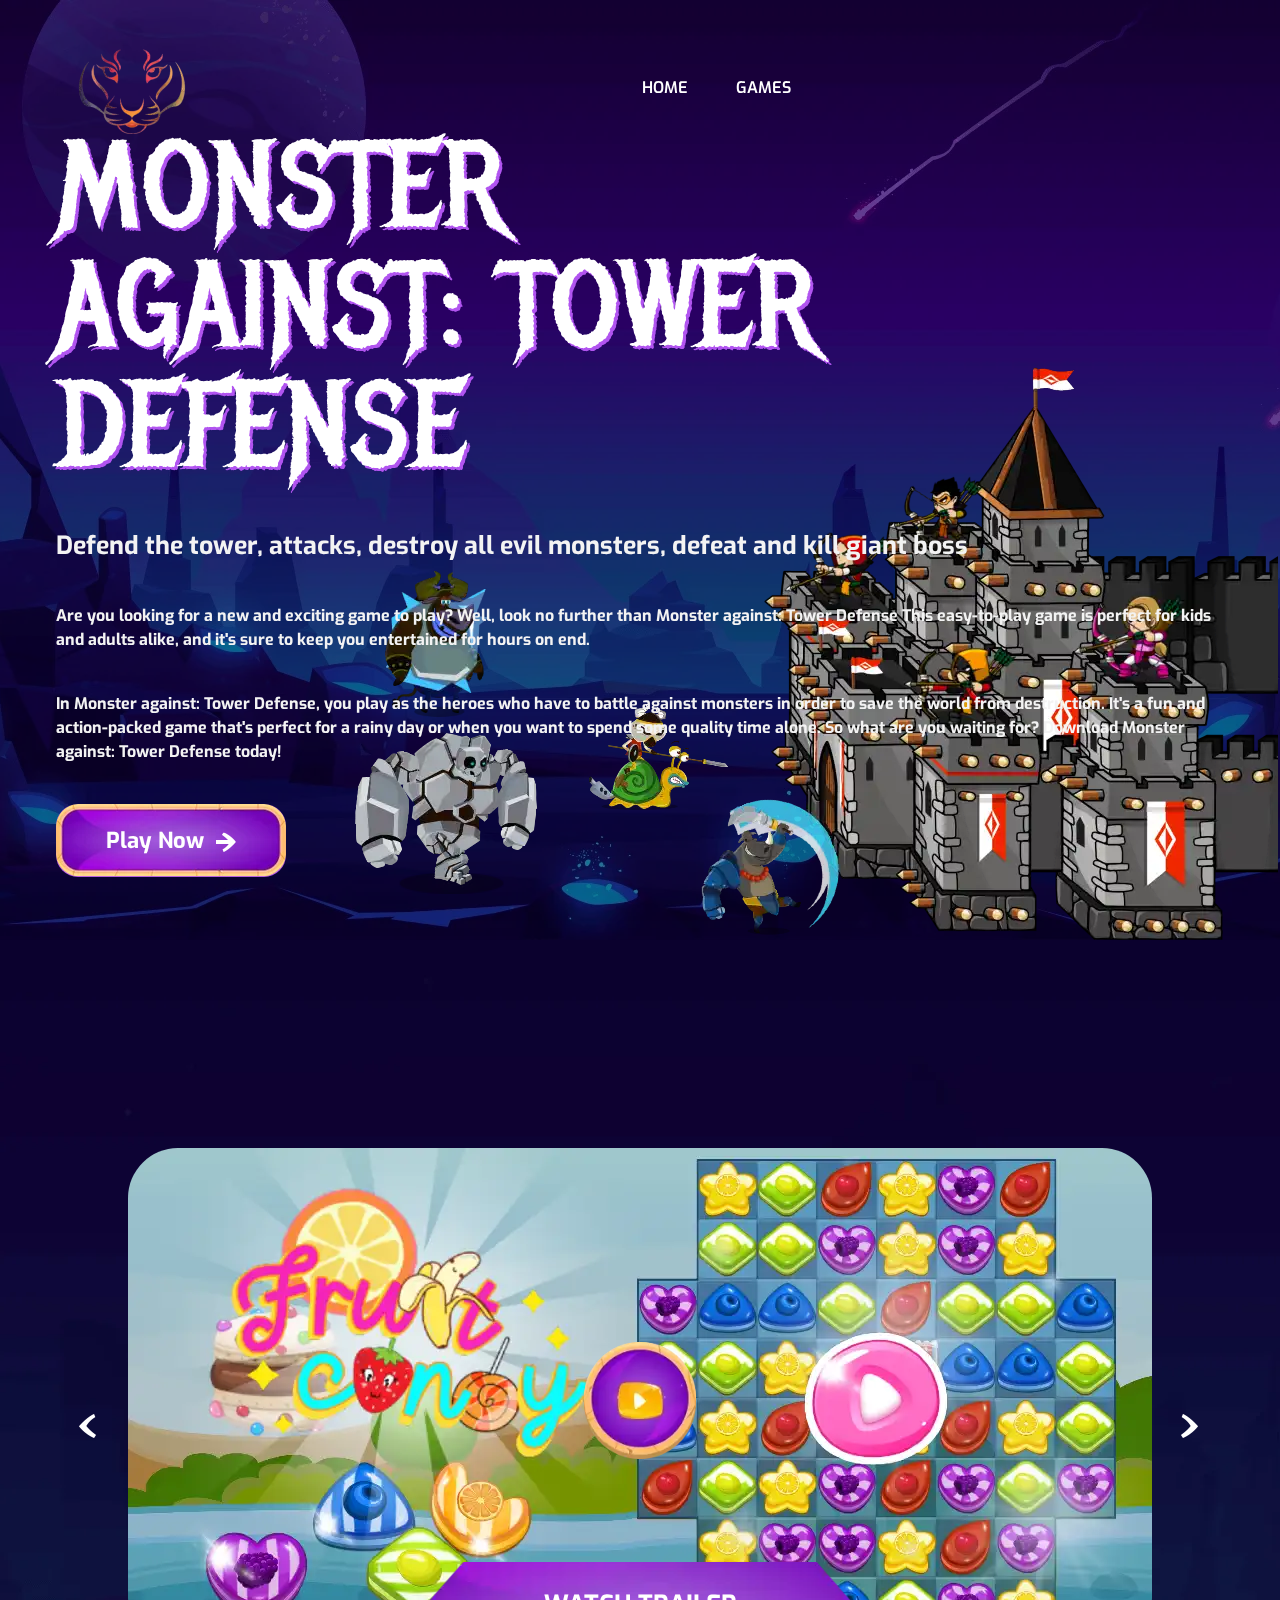
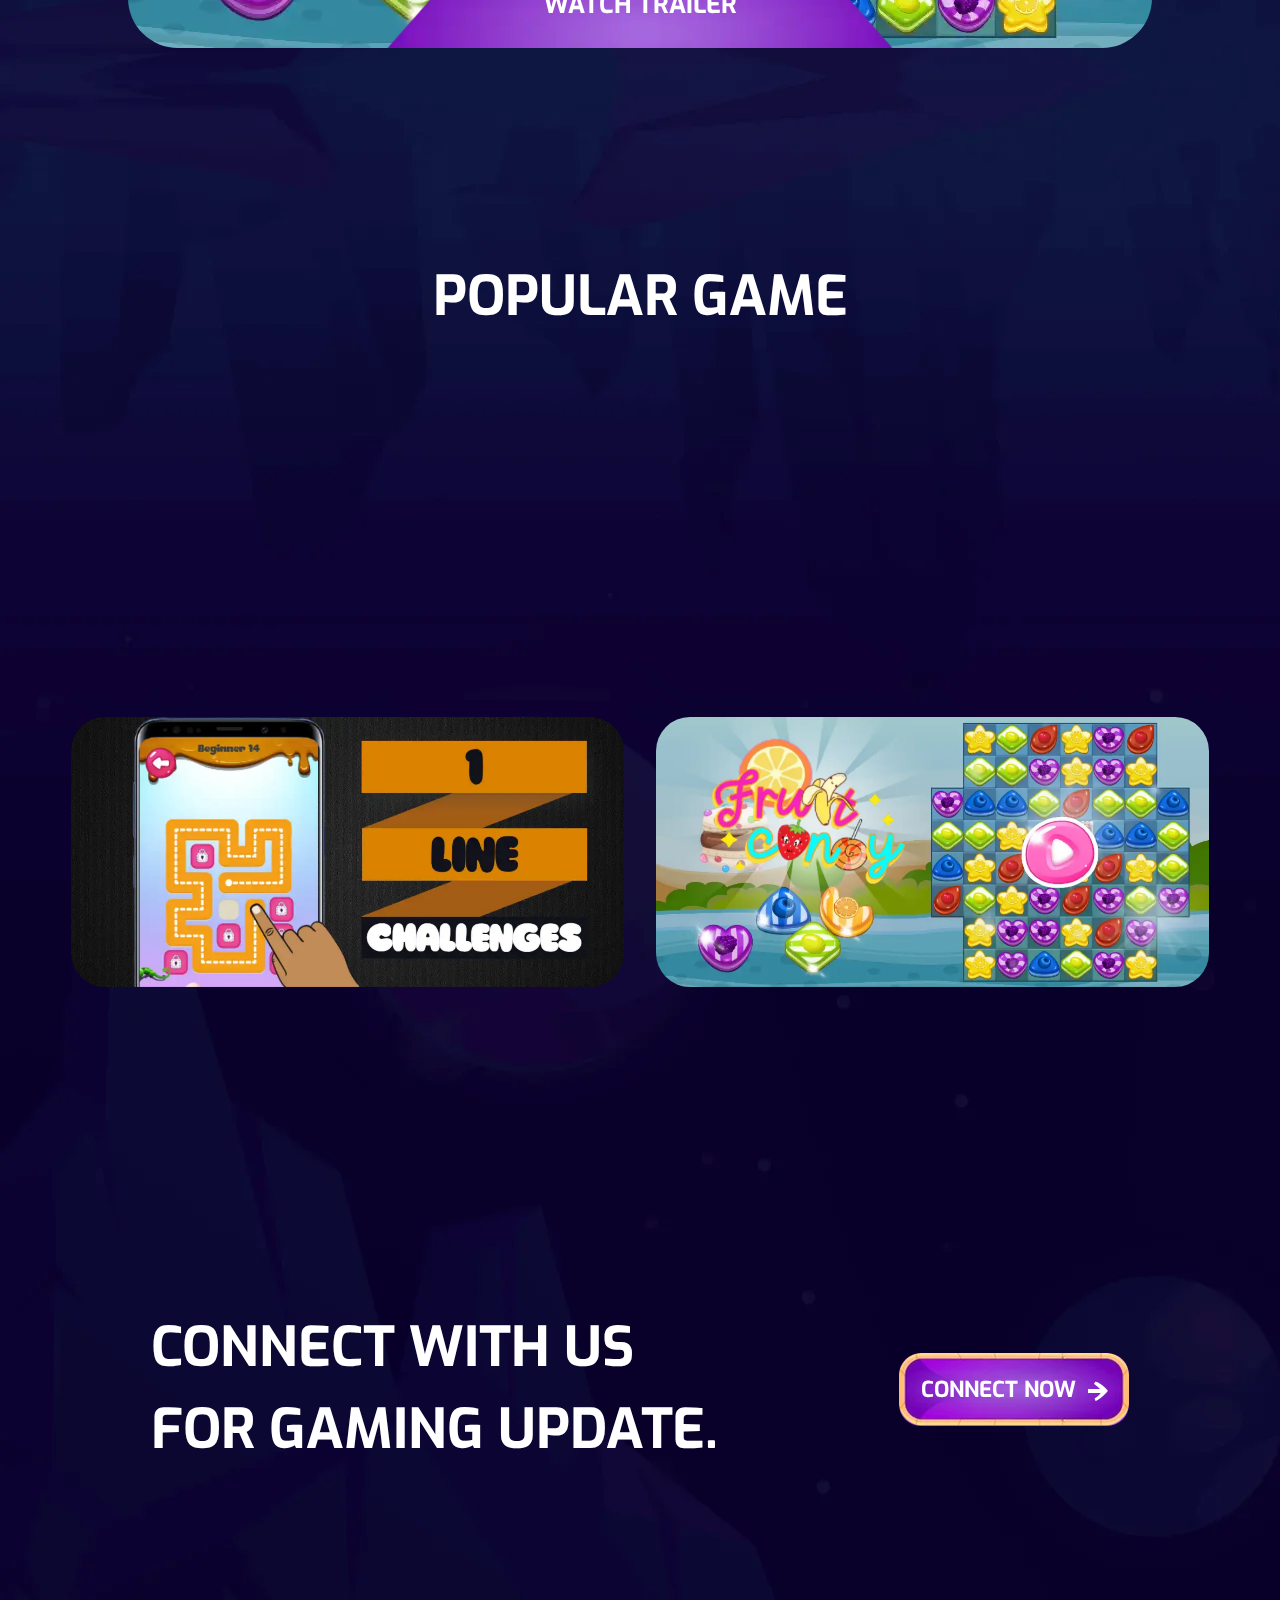
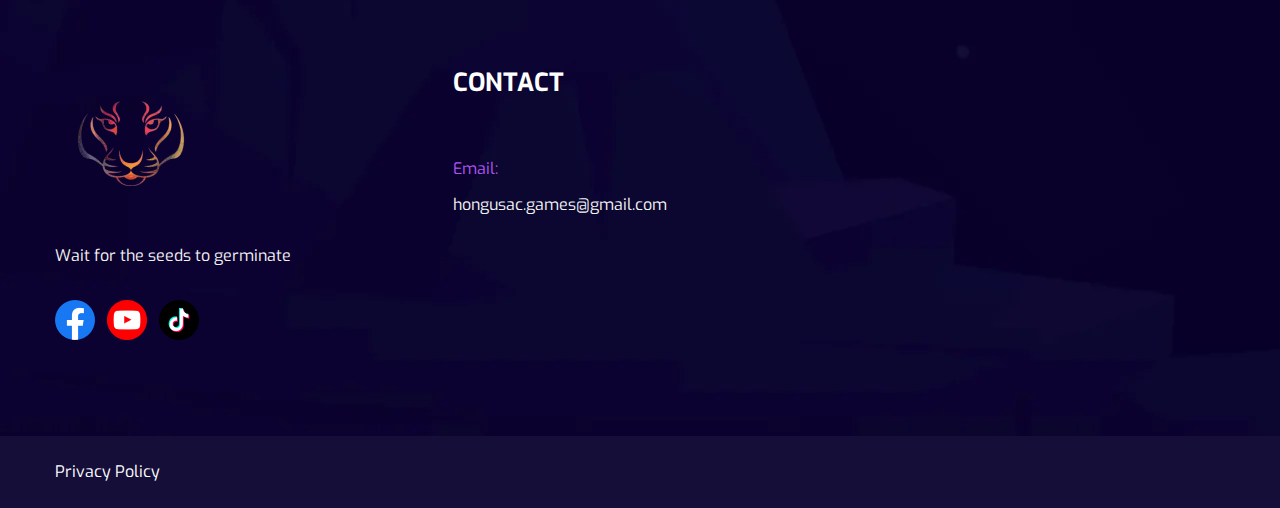
==== commit 6a892cd5: "release" ====
--- a/index.html
+++ b/index.html
@@ -4,4 +4,4 @@
 * @author IcoFont https://icofont.com 
 * @copyright Copyright (c) 2015 - 2018 IcoFont 
 * @license - https://icofont.com/license/
-*/@font-face{font-display:swap;font-family:IcoFont;font-style:Regular;font-weight:400;src:url(/fonts/icofont.woff2) format("woff2"),url(/fonts/icofont.woff) format("woff")}[class*=" icofont-"],[class^=icofont-]{speak:none;word-wrap:normal;-webkit-font-feature-settings:"liga";-webkit-font-smoothing:antialiased;direction:ltr;font-family:IcoFont!important;font-style:normal;font-variant:normal;font-weight:400;line-height:1;text-transform:none;white-space:nowrap}.icofont-angry-monster:before{content:"\e800"}.icofont-bathtub:before{content:"\e801"}.icofont-bird-wings:before{content:"\e802"}.icofont-bow:before{content:"\e803"}.icofont-castle:before{content:"\e804"}.icofont-circuit:before{content:"\e805"}.icofont-crown-king:before{content:"\e806"}.icofont-crown-queen:before{content:"\e807"}.icofont-dart:before{content:"\e808"}.icofont-disability-race:before{content:"\e809"}.icofont-diving-goggle:before{content:"\e80a"}.icofont-eye-open:before{content:"\e80b"}.icofont-flora-flower:before{content:"\e80c"}.icofont-flora:before{content:"\e80d"}.icofont-gift-box:before{content:"\e80e"}.icofont-halloween-pumpkin:before{content:"\e80f"}.icofont-hand-power:before{content:"\e810"}.icofont-hand-thunder:before{content:"\e811"}.icofont-king-monster:before{content:"\e812"}.icofont-love:before{content:"\e813"}.icofont-magician-hat:before{content:"\e814"}.icofont-native-american:before{content:"\e815"}.icofont-owl-look:before{content:"\e816"}.icofont-phoenix:before{content:"\e817"}.icofont-robot-face:before{content:"\e818"}.icofont-sand-clock:before{content:"\e819"}.icofont-shield-alt:before{content:"\e81a"}.icofont-ship-wheel:before{content:"\e81b"}.icofont-skull-danger:before{content:"\e81c"}.icofont-skull-face:before{content:"\e81d"}.icofont-snowmobile:before{content:"\e81e"}.icofont-space-shuttle:before{content:"\e81f"}.icofont-star-shape:before{content:"\e820"}.icofont-swirl:before{content:"\e821"}.icofont-tattoo-wing:before{content:"\e822"}.icofont-throne:before{content:"\e823"}.icofont-tree-alt:before{content:"\e824"}.icofont-triangle:before{content:"\e825"}.icofont-unity-hand:before{content:"\e826"}.icofont-weed:before{content:"\e827"}.icofont-woman-bird:before{content:"\e828"}.icofont-bat:before{content:"\e829"}.icofont-bear-face:before{content:"\e82a"}.icofont-bear-tracks:before{content:"\e82b"}.icofont-bear:before{content:"\e82c"}.icofont-bird-alt:before{content:"\e82d"}.icofont-bird-flying:before{content:"\e82e"}.icofont-bird:before{content:"\e82f"}.icofont-birds:before{content:"\e830"}.icofont-bone:before{content:"\e831"}.icofont-bull:before{content:"\e832"}.icofont-butterfly-alt:before{content:"\e833"}.icofont-butterfly:before{content:"\e834"}.icofont-camel-alt:before{content:"\e835"}.icofont-camel-head:before{content:"\e836"}.icofont-camel:before{content:"\e837"}.icofont-cat-alt-1:before{content:"\e838"}.icofont-cat-alt-2:before{content:"\e839"}.icofont-cat-alt-3:before{content:"\e83a"}.icofont-cat-dog:before{content:"\e83b"}.icofont-cat-face:before{content:"\e83c"}.icofont-cat:before{content:"\e83d"}.icofont-cow-head:before{content:"\e83e"}.icofont-cow:before{content:"\e83f"}.icofont-crab:before{content:"\e840"}.icofont-crocodile:before{content:"\e841"}.icofont-deer-head:before{content:"\e842"}.icofont-dog-alt:before{content:"\e843"}.icofont-dog-barking:before{content:"\e844"}.icofont-dog:before{content:"\e845"}.icofont-dolphin:before{content:"\e846"}.icofont-duck-tracks:before{content:"\e847"}.icofont-eagle-head:before{content:"\e848"}.icofont-eaten-fish:before{content:"\e849"}.icofont-elephant-alt:before{content:"\e84a"}.icofont-elephant-head-alt:before{content:"\e84b"}.icofont-elephant-head:before{content:"\e84c"}.icofont-elephant:before{content:"\e84d"}.icofont-elk:before{content:"\e84e"}.icofont-fish-1:before{content:"\e84f"}.icofont-fish-2:before{content:"\e850"}.icofont-fish-3:before{content:"\e851"}.icofont-fish-4:before{content:"\e852"}.icofont-fish-5:before{content:"\e853"}.icofont-fish:before{content:"\e854"}.icofont-fox-alt:before{content:"\e855"}.icofont-fox:before{content:"\e856"}.icofont-frog-tracks:before{content:"\e857"}.icofont-frog:before{content:"\e858"}.icofont-froggy:before{content:"\e859"}.icofont-giraffe-head-1:before{content:"\e85a"}.icofont-giraffe-head-2:before{content:"\e85b"}.icofont-giraffe-head:before{content:"\e85c"}.icofont-giraffe:before{content:"\e85d"}.icofont-goat-head:before{content:"\e85e"}.icofont-gorilla:before{content:"\e85f"}.icofont-hen-tracks:before{content:"\e860"}.icofont-horse-head-1:before{content:"\e861"}.icofont-horse-head-2:before{content:"\e862"}.icofont-horse-head:before{content:"\e863"}.icofont-horse-tracks:before{content:"\e864"}.icofont-jellyfish:before{content:"\e865"}.icofont-kangaroo:before{content:"\e866"}.icofont-lemur:before{content:"\e867"}.icofont-lion-head-1:before{content:"\e868"}.icofont-lion-head-2:before{content:"\e869"}.icofont-lion-head:before{content:"\e86a"}.icofont-lion:before{content:"\e86b"}.icofont-monkey-2:before{content:"\e86c"}.icofont-monkey-3:before{content:"\e86d"}.icofont-monkey-face:before{content:"\e86e"}.icofont-monkey:before{content:"\e86f"}.icofont-octopus-alt:before{content:"\e870"}.icofont-octopus:before{content:"\e871"}.icofont-owl:before{content:"\e872"}.icofont-panda-face:before{content:"\e873"}.icofont-panda:before{content:"\e874"}.icofont-panther:before{content:"\e875"}.icofont-parrot-lip:before{content:"\e876"}.icofont-parrot:before{content:"\e877"}.icofont-paw:before{content:"\e878"}.icofont-pelican:before{content:"\e879"}.icofont-penguin:before{content:"\e87a"}.icofont-pig-face:before{content:"\e87b"}.icofont-pig:before{content:"\e87c"}.icofont-pigeon-1:before{content:"\e87d"}.icofont-pigeon-2:before{content:"\e87e"}.icofont-pigeon:before{content:"\e87f"}.icofont-rabbit:before{content:"\e880"}.icofont-rat:before{content:"\e881"}.icofont-rhino-head:before{content:"\e882"}.icofont-rhino:before{content:"\e883"}.icofont-rooster:before{content:"\e884"}.icofont-seahorse:before{content:"\e885"}.icofont-seal:before{content:"\e886"}.icofont-shrimp-alt:before{content:"\e887"}.icofont-shrimp:before{content:"\e888"}.icofont-snail-1:before{content:"\e889"}.icofont-snail-2:before{content:"\e88a"}.icofont-snail-3:before{content:"\e88b"}.icofont-snail:before{content:"\e88c"}.icofont-snake:before{content:"\e88d"}.icofont-squid:before{content:"\e88e"}.icofont-squirrel:before{content:"\e88f"}.icofont-tiger-face:before{content:"\e890"}.icofont-tiger:before{content:"\e891"}.icofont-turtle:before{content:"\e892"}.icofont-whale:before{content:"\e893"}.icofont-woodpecker:before{content:"\e894"}.icofont-zebra:before{content:"\e895"}.icofont-brand-acer:before{content:"\e896"}.icofont-brand-adidas:before{content:"\e897"}.icofont-brand-adobe:before{content:"\e898"}.icofont-brand-air-new-zealand:before{content:"\e899"}.icofont-brand-airbnb:before{content:"\e89a"}.icofont-brand-aircell:before{content:"\e89b"}.icofont-brand-airtel:before{content:"\e89c"}.icofont-brand-alcatel:before{content:"\e89d"}.icofont-brand-alibaba:before{content:"\e89e"}.icofont-brand-aliexpress:before{content:"\e89f"}.icofont-brand-alipay:before{content:"\e8a0"}.icofont-brand-amazon:before{content:"\e8a1"}.icofont-brand-amd:before{content:"\e8a2"}.icofont-brand-american-airlines:before{content:"\e8a3"}.icofont-brand-android-robot:before{content:"\e8a4"}.icofont-brand-android:before{content:"\e8a5"}.icofont-brand-aol:before{content:"\e8a6"}.icofont-brand-apple:before{content:"\e8a7"}.icofont-brand-appstore:before{content:"\e8a8"}.icofont-brand-asus:before{content:"\e8a9"}.icofont-brand-ati:before{content:"\e8aa"}.icofont-brand-att:before{content:"\e8ab"}.icofont-brand-audi:before{content:"\e8ac"}.icofont-brand-axiata:before{content:"\e8ad"}.icofont-brand-bada:before{content:"\e8ae"}.icofont-brand-bbc:before{content:"\e8af"}.icofont-brand-bing:before{content:"\e8b0"}.icofont-brand-blackberry:before{content:"\e8b1"}.icofont-brand-bmw:before{content:"\e8b2"}.icofont-brand-box:before{content:"\e8b3"}.icofont-brand-burger-king:before{content:"\e8b4"}.icofont-brand-business-insider:before{content:"\e8b5"}.icofont-brand-buzzfeed:before{content:"\e8b6"}.icofont-brand-cannon:before{content:"\e8b7"}.icofont-brand-casio:before{content:"\e8b8"}.icofont-brand-china-mobile:before{content:"\e8b9"}.icofont-brand-china-telecom:before{content:"\e8ba"}.icofont-brand-china-unicom:before{content:"\e8bb"}.icofont-brand-cisco:before{content:"\e8bc"}.icofont-brand-citibank:before{content:"\e8bd"}.icofont-brand-cnet:before{content:"\e8be"}.icofont-brand-cnn:before{content:"\e8bf"}.icofont-brand-cocal-cola:before{content:"\e8c0"}.icofont-brand-compaq:before{content:"\e8c1"}.icofont-brand-debian:before{content:"\e8c2"}.icofont-brand-delicious:before{content:"\e8c3"}.icofont-brand-dell:before{content:"\e8c4"}.icofont-brand-designbump:before{content:"\e8c5"}.icofont-brand-designfloat:before{content:"\e8c6"}.icofont-brand-disney:before{content:"\e8c7"}.icofont-brand-dodge:before{content:"\e8c8"}.icofont-brand-dove:before{content:"\e8c9"}.icofont-brand-drupal:before{content:"\e8ca"}.icofont-brand-ebay:before{content:"\e8cb"}.icofont-brand-eleven:before{content:"\e8cc"}.icofont-brand-emirates:before{content:"\e8cd"}.icofont-brand-espn:before{content:"\e8ce"}.icofont-brand-etihad-airways:before{content:"\e8cf"}.icofont-brand-etisalat:before{content:"\e8d0"}.icofont-brand-etsy:before{content:"\e8d1"}.icofont-brand-fastrack:before{content:"\e8d2"}.icofont-brand-fedex:before{content:"\e8d3"}.icofont-brand-ferrari:before{content:"\e8d4"}.icofont-brand-fitbit:before{content:"\e8d5"}.icofont-brand-flikr:before{content:"\e8d6"}.icofont-brand-forbes:before{content:"\e8d7"}.icofont-brand-foursquare:before{content:"\e8d8"}.icofont-brand-foxconn:before{content:"\e8d9"}.icofont-brand-fujitsu:before{content:"\e8da"}.icofont-brand-general-electric:before{content:"\e8db"}.icofont-brand-gillette:before{content:"\e8dc"}.icofont-brand-gizmodo:before{content:"\e8dd"}.icofont-brand-gnome:before{content:"\e8de"}.icofont-brand-google:before{content:"\e8df"}.icofont-brand-gopro:before{content:"\e8e0"}.icofont-brand-gucci:before{content:"\e8e1"}.icofont-brand-hallmark:before{content:"\e8e2"}.icofont-brand-hi5:before{content:"\e8e3"}.icofont-brand-honda:before{content:"\e8e4"}.icofont-brand-hp:before{content:"\e8e5"}.icofont-brand-hsbc:before{content:"\e8e6"}.icofont-brand-htc:before{content:"\e8e7"}.icofont-brand-huawei:before{content:"\e8e8"}.icofont-brand-hulu:before{content:"\e8e9"}.icofont-brand-hyundai:before{content:"\e8ea"}.icofont-brand-ibm:before{content:"\e8eb"}.icofont-brand-icofont:before{content:"\e8ec"}.icofont-brand-icq:before{content:"\e8ed"}.icofont-brand-ikea:before{content:"\e8ee"}.icofont-brand-imdb:before{content:"\e8ef"}.icofont-brand-indiegogo:before{content:"\e8f0"}.icofont-brand-intel:before{content:"\e8f1"}.icofont-brand-ipair:before{content:"\e8f2"}.icofont-brand-jaguar:before{content:"\e8f3"}.icofont-brand-java:before{content:"\e8f4"}.icofont-brand-joomla:before{content:"\e8f5"}.icofont-brand-kickstarter:before{content:"\e8f6"}.icofont-brand-kik:before{content:"\e8f7"}.icofont-brand-lastfm:before{content:"\e8f8"}.icofont-brand-lego:before{content:"\e8f9"}.icofont-brand-lenovo:before{content:"\e8fa"}.icofont-brand-levis:before{content:"\e8fb"}.icofont-brand-lexus:before{content:"\e8fc"}.icofont-brand-lg:before{content:"\e8fd"}.icofont-brand-life-hacker:before{content:"\e8fe"}.icofont-brand-linux-mint:before{content:"\e8ff"}.icofont-brand-linux:before{content:"\e900"}.icofont-brand-lionix:before{content:"\e901"}.icofont-brand-loreal:before{content:"\e902"}.icofont-brand-louis-vuitton:before{content:"\e903"}.icofont-brand-mac-os:before{content:"\e904"}.icofont-brand-marvel-app:before{content:"\e905"}.icofont-brand-mashable:before{content:"\e906"}.icofont-brand-mazda:before{content:"\e907"}.icofont-brand-mcdonals:before{content:"\e908"}.icofont-brand-mercedes:before{content:"\e909"}.icofont-brand-micromax:before{content:"\e90a"}.icofont-brand-microsoft:before{content:"\e90b"}.icofont-brand-mobileme:before{content:"\e90c"}.icofont-brand-mobily:before{content:"\e90d"}.icofont-brand-motorola:before{content:"\e90e"}.icofont-brand-msi:before{content:"\e90f"}.icofont-brand-mts:before{content:"\e910"}.icofont-brand-myspace:before{content:"\e911"}.icofont-brand-mytv:before{content:"\e912"}.icofont-brand-nasa:before{content:"\e913"}.icofont-brand-natgeo:before{content:"\e914"}.icofont-brand-nbc:before{content:"\e915"}.icofont-brand-nescafe:before{content:"\e916"}.icofont-brand-nestle:before{content:"\e917"}.icofont-brand-netflix:before{content:"\e918"}.icofont-brand-nexus:before{content:"\e919"}.icofont-brand-nike:before{content:"\e91a"}.icofont-brand-nokia:before{content:"\e91b"}.icofont-brand-nvidia:before{content:"\e91c"}.icofont-brand-omega:before{content:"\e91d"}.icofont-brand-opensuse:before{content:"\e91e"}.icofont-brand-oracle:before{content:"\e91f"}.icofont-brand-panasonic:before{content:"\e920"}.icofont-brand-paypal:before{content:"\e921"}.icofont-brand-pepsi:before{content:"\e922"}.icofont-brand-philips:before{content:"\e923"}.icofont-brand-pizza-hut:before{content:"\e924"}.icofont-brand-playstation:before{content:"\e925"}.icofont-brand-puma:before{content:"\e926"}.icofont-brand-qatar-air:before{content:"\e927"}.icofont-brand-qvc:before{content:"\e928"}.icofont-brand-readernaut:before{content:"\e929"}.icofont-brand-redbull:before{content:"\e92a"}.icofont-brand-reebok:before{content:"\e92b"}.icofont-brand-reuters:before{content:"\e92c"}.icofont-brand-samsung:before{content:"\e92d"}.icofont-brand-sap:before{content:"\e92e"}.icofont-brand-saudia-airlines:before{content:"\e92f"}.icofont-brand-scribd:before{content:"\e930"}.icofont-brand-shell:before{content:"\e931"}.icofont-brand-siemens:before{content:"\e932"}.icofont-brand-sk-telecom:before{content:"\e933"}.icofont-brand-slideshare:before{content:"\e934"}.icofont-brand-smashing-magazine:before{content:"\e935"}.icofont-brand-snapchat:before{content:"\e936"}.icofont-brand-sony-ericsson:before{content:"\e937"}.icofont-brand-sony:before{content:"\e938"}.icofont-brand-soundcloud:before{content:"\e939"}.icofont-brand-sprint:before{content:"\e93a"}.icofont-brand-squidoo:before{content:"\e93b"}.icofont-brand-starbucks:before{content:"\e93c"}.icofont-brand-stc:before{content:"\e93d"}.icofont-brand-steam:before{content:"\e93e"}.icofont-brand-suzuki:before{content:"\e93f"}.icofont-brand-symbian:before{content:"\e940"}.icofont-brand-t-mobile:before{content:"\e941"}.icofont-brand-tango:before{content:"\e942"}.icofont-brand-target:before{content:"\e943"}.icofont-brand-tata-indicom:before{content:"\e944"}.icofont-brand-techcrunch:before{content:"\e945"}.icofont-brand-telenor:before{content:"\e946"}.icofont-brand-teliasonera:before{content:"\e947"}.icofont-brand-tesla:before{content:"\e948"}.icofont-brand-the-verge:before{content:"\e949"}.icofont-brand-thenextweb:before{content:"\e94a"}.icofont-brand-toshiba:before{content:"\e94b"}.icofont-brand-toyota:before{content:"\e94c"}.icofont-brand-tribenet:before{content:"\e94d"}.icofont-brand-ubuntu:before{content:"\e94e"}.icofont-brand-unilever:before{content:"\e94f"}.icofont-brand-vaio:before{content:"\e950"}.icofont-brand-verizon:before{content:"\e951"}.icofont-brand-viber:before{content:"\e952"}.icofont-brand-vodafone:before{content:"\e953"}.icofont-brand-volkswagen:before{content:"\e954"}.icofont-brand-walmart:before{content:"\e955"}.icofont-brand-warnerbros:before{content:"\e956"}.icofont-brand-whatsapp:before{content:"\e957"}.icofont-brand-wikipedia:before{content:"\e958"}.icofont-brand-windows:before{content:"\e959"}.icofont-brand-wire:before{content:"\e95a"}.icofont-brand-wordpress:before{content:"\e95b"}.icofont-brand-xiaomi:before{content:"\e95c"}.icofont-brand-yahoobuzz:before{content:"\e95d"}.icofont-brand-yamaha:before{content:"\e95e"}.icofont-brand-youtube:before{content:"\e95f"}.icofont-brand-zain:before{content:"\e960"}.icofont-bank-alt:before{content:"\e961"}.icofont-bank:before{content:"\e962"}.icofont-barcode:before{content:"\e963"}.icofont-bill-alt:before{content:"\e964"}.icofont-billboard:before{content:"\e965"}.icofont-briefcase-1:before{content:"\e966"}.icofont-briefcase-2:before{content:"\e967"}.icofont-businessman:before{content:"\e968"}.icofont-businesswoman:before{content:"\e969"}.icofont-chair:before{content:"\e96a"}.icofont-coins:before{content:"\e96b"}.icofont-company:before{content:"\e96c"}.icofont-contact-add:before{content:"\e96d"}.icofont-files-stack:before{content:"\e96e"}.icofont-handshake-deal:before{content:"\e96f"}.icofont-id-card:before{content:"\e970"}.icofont-meeting-add:before{content:"\e971"}.icofont-money-bag:before{content:"\e972"}.icofont-pie-chart:before{content:"\e973"}.icofont-presentation-alt:before{content:"\e974"}.icofont-presentation:before{content:"\e975"}.icofont-stamp:before{content:"\e976"}.icofont-stock-mobile:before{content:"\e977"}.icofont-chart-arrows-axis:before{content:"\e978"}.icofont-chart-bar-graph:before{content:"\e979"}.icofont-chart-flow-1:before{content:"\e97a"}.icofont-chart-flow-2:before{content:"\e97b"}.icofont-chart-flow:before{content:"\e97c"}.icofont-chart-growth:before{content:"\e97d"}.icofont-chart-histogram-alt:before{content:"\e97e"}.icofont-chart-histogram:before{content:"\e97f"}.icofont-chart-line-alt:before{content:"\e980"}.icofont-chart-line:before{content:"\e981"}.icofont-chart-pie-alt:before{content:"\e982"}.icofont-chart-pie:before{content:"\e983"}.icofont-chart-radar-graph:before{content:"\e984"}.icofont-architecture-alt:before{content:"\e985"}.icofont-architecture:before{content:"\e986"}.icofont-barricade:before{content:"\e987"}.icofont-bolt:before{content:"\e988"}.icofont-bricks:before{content:"\e989"}.icofont-building-alt:before{content:"\e98a"}.icofont-bull-dozer:before{content:"\e98b"}.icofont-calculations:before{content:"\e98c"}.icofont-cement-mix:before{content:"\e98d"}.icofont-cement-mixer:before{content:"\e98e"}.icofont-concrete-mixer:before{content:"\e98f"}.icofont-danger-zone:before{content:"\e990"}.icofont-drill:before{content:"\e991"}.icofont-eco-energy:before{content:"\e992"}.icofont-eco-environmen:before{content:"\e993"}.icofont-energy-air:before{content:"\e994"}.icofont-energy-oil:before{content:"\e995"}.icofont-energy-savings:before{content:"\e996"}.icofont-energy-solar:before{content:"\e997"}.icofont-energy-water:before{content:"\e998"}.icofont-engineer:before{content:"\e999"}.icofont-fire-extinguisher-alt:before{content:"\e99a"}.icofont-fire-extinguisher:before{content:"\e99b"}.icofont-fix-tools:before{content:"\e99c"}.icofont-fork-lift:before{content:"\e99d"}.icofont-glue-oil:before{content:"\e99e"}.icofont-hammer-alt:before{content:"\e99f"}.icofont-hammer:before{content:"\e9a0"}.icofont-help-robot:before{content:"\e9a1"}.icofont-industries-1:before{content:"\e9a2"}.icofont-industries-2:before{content:"\e9a3"}.icofont-industries-3:before{content:"\e9a4"}.icofont-industries-4:before{content:"\e9a5"}.icofont-industries-5:before{content:"\e9a6"}.icofont-industries:before{content:"\e9a7"}.icofont-labour:before{content:"\e9a8"}.icofont-mining:before{content:"\e9a9"}.icofont-paint-brush:before{content:"\e9aa"}.icofont-pollution:before{content:"\e9ab"}.icofont-power-zone:before{content:"\e9ac"}.icofont-radio-active:before{content:"\e9ad"}.icofont-recycle-alt:before{content:"\e9ae"}.icofont-recycling-man:before{content:"\e9af"}.icofont-safety-hat-light:before{content:"\e9b0"}.icofont-safety-hat:before{content:"\e9b1"}.icofont-saw:before{content:"\e9b2"}.icofont-screw-driver:before{content:"\e9b3"}.icofont-tools-1:before{content:"\e9b4"}.icofont-tools-bag:before{content:"\e9b5"}.icofont-tow-truck:before{content:"\e9b6"}.icofont-trolley:before{content:"\e9b7"}.icofont-trowel:before{content:"\e9b8"}.icofont-under-construction-alt:before{content:"\e9b9"}.icofont-under-construction:before{content:"\e9ba"}.icofont-vehicle-cement:before{content:"\e9bb"}.icofont-vehicle-crane:before{content:"\e9bc"}.icofont-vehicle-delivery-van:before{content:"\e9bd"}.icofont-vehicle-dozer:before{content:"\e9be"}.icofont-vehicle-excavator:before{content:"\e9bf"}.icofont-vehicle-trucktor:before{content:"\e9c0"}.icofont-vehicle-wrecking:before{content:"\e9c1"}.icofont-worker:before{content:"\e9c2"}.icofont-workers-group:before{content:"\e9c3"}.icofont-wrench:before{content:"\e9c4"}.icofont-afghani-false:before{content:"\e9c5"}.icofont-afghani-minus:before{content:"\e9c6"}.icofont-afghani-plus:before{content:"\e9c7"}.icofont-afghani-true:before{content:"\e9c8"}.icofont-afghani:before{content:"\e9c9"}.icofont-baht-false:before{content:"\e9ca"}.icofont-baht-minus:before{content:"\e9cb"}.icofont-baht-plus:before{content:"\e9cc"}.icofont-baht-true:before{content:"\e9cd"}.icofont-baht:before{content:"\e9ce"}.icofont-bitcoin-false:before{content:"\e9cf"}.icofont-bitcoin-minus:before{content:"\e9d0"}.icofont-bitcoin-plus:before{content:"\e9d1"}.icofont-bitcoin-true:before{content:"\e9d2"}.icofont-bitcoin:before{content:"\e9d3"}.icofont-dollar-flase:before{content:"\e9d4"}.icofont-dollar-minus:before{content:"\e9d5"}.icofont-dollar-plus:before{content:"\e9d6"}.icofont-dollar-true:before{content:"\e9d7"}.icofont-dollar:before{content:"\e9d8"}.icofont-dong-false:before{content:"\e9d9"}.icofont-dong-minus:before{content:"\e9da"}.icofont-dong-plus:before{content:"\e9db"}.icofont-dong-true:before{content:"\e9dc"}.icofont-dong:before{content:"\e9dd"}.icofont-euro-false:before{content:"\e9de"}.icofont-euro-minus:before{content:"\e9df"}.icofont-euro-plus:before{content:"\e9e0"}.icofont-euro-true:before{content:"\e9e1"}.icofont-euro:before{content:"\e9e2"}.icofont-frank-false:before{content:"\e9e3"}.icofont-frank-minus:before{content:"\e9e4"}.icofont-frank-plus:before{content:"\e9e5"}.icofont-frank-true:before{content:"\e9e6"}.icofont-frank:before{content:"\e9e7"}.icofont-hryvnia-false:before{content:"\e9e8"}.icofont-hryvnia-minus:before{content:"\e9e9"}.icofont-hryvnia-plus:before{content:"\e9ea"}.icofont-hryvnia-true:before{content:"\e9eb"}.icofont-hryvnia:before{content:"\e9ec"}.icofont-lira-false:before{content:"\e9ed"}.icofont-lira-minus:before{content:"\e9ee"}.icofont-lira-plus:before{content:"\e9ef"}.icofont-lira-true:before{content:"\e9f0"}.icofont-lira:before{content:"\e9f1"}.icofont-peseta-false:before{content:"\e9f2"}.icofont-peseta-minus:before{content:"\e9f3"}.icofont-peseta-plus:before{content:"\e9f4"}.icofont-peseta-true:before{content:"\e9f5"}.icofont-peseta:before{content:"\e9f6"}.icofont-peso-false:before{content:"\e9f7"}.icofont-peso-minus:before{content:"\e9f8"}.icofont-peso-plus:before{content:"\e9f9"}.icofont-peso-true:before{content:"\e9fa"}.icofont-peso:before{content:"\e9fb"}.icofont-pound-false:before{content:"\e9fc"}.icofont-pound-minus:before{content:"\e9fd"}.icofont-pound-plus:before{content:"\e9fe"}.icofont-pound-true:before{content:"\e9ff"}.icofont-pound:before{content:"\ea00"}.icofont-renminbi-false:before{content:"\ea01"}.icofont-renminbi-minus:before{content:"\ea02"}.icofont-renminbi-plus:before{content:"\ea03"}.icofont-renminbi-true:before{content:"\ea04"}.icofont-renminbi:before{content:"\ea05"}.icofont-riyal-false:before{content:"\ea06"}.icofont-riyal-minus:before{content:"\ea07"}.icofont-riyal-plus:before{content:"\ea08"}.icofont-riyal-true:before{content:"\ea09"}.icofont-riyal:before{content:"\ea0a"}.icofont-rouble-false:before{content:"\ea0b"}.icofont-rouble-minus:before{content:"\ea0c"}.icofont-rouble-plus:before{content:"\ea0d"}.icofont-rouble-true:before{content:"\ea0e"}.icofont-rouble:before{content:"\ea0f"}.icofont-rupee-false:before{content:"\ea10"}.icofont-rupee-minus:before{content:"\ea11"}.icofont-rupee-plus:before{content:"\ea12"}.icofont-rupee-true:before{content:"\ea13"}.icofont-rupee:before{content:"\ea14"}.icofont-taka-false:before{content:"\ea15"}.icofont-taka-minus:before{content:"\ea16"}.icofont-taka-plus:before{content:"\ea17"}.icofont-taka-true:before{content:"\ea18"}.icofont-taka:before{content:"\ea19"}.icofont-turkish-lira-false:before{content:"\ea1a"}.icofont-turkish-lira-minus:before{content:"\ea1b"}.icofont-turkish-lira-plus:before{content:"\ea1c"}.icofont-turkish-lira-true:before{content:"\ea1d"}.icofont-turkish-lira:before{content:"\ea1e"}.icofont-won-false:before{content:"\ea1f"}.icofont-won-minus:before{content:"\ea20"}.icofont-won-plus:before{content:"\ea21"}.icofont-won-true:before{content:"\ea22"}.icofont-won:before{content:"\ea23"}.icofont-yen-false:before{content:"\ea24"}.icofont-yen-minus:before{content:"\ea25"}.icofont-yen-plus:before{content:"\ea26"}.icofont-yen-true:before{content:"\ea27"}.icofont-yen:before{content:"\ea28"}.icofont-android-nexus:before{content:"\ea29"}.icofont-android-tablet:before{content:"\ea2a"}.icofont-apple-watch:before{content:"\ea2b"}.icofont-drawing-tablet:before{content:"\ea2c"}.icofont-earphone:before{content:"\ea2d"}.icofont-flash-drive:before{content:"\ea2e"}.icofont-game-console:before{content:"\ea2f"}.icofont-game-controller:before{content:"\ea30"}.icofont-game-pad:before{content:"\ea31"}.icofont-game:before{content:"\ea32"}.icofont-headphone-alt-1:before{content:"\ea33"}.icofont-headphone-alt-2:before{content:"\ea34"}.icofont-headphone-alt-3:before{content:"\ea35"}.icofont-headphone-alt:before{content:"\ea36"}.icofont-headphone:before{content:"\ea37"}.icofont-htc-one:before{content:"\ea38"}.icofont-imac:before{content:"\ea39"}.icofont-ipad:before{content:"\ea3a"}.icofont-iphone:before{content:"\ea3b"}.icofont-ipod-nano:before{content:"\ea3c"}.icofont-ipod-touch:before{content:"\ea3d"}.icofont-keyboard-alt:before{content:"\ea3e"}.icofont-keyboard-wireless:before{content:"\ea3f"}.icofont-keyboard:before{content:"\ea40"}.icofont-laptop-alt:before{content:"\ea41"}.icofont-laptop:before{content:"\ea42"}.icofont-macbook:before{content:"\ea43"}.icofont-magic-mouse:before{content:"\ea44"}.icofont-micro-chip:before{content:"\ea45"}.icofont-microphone-alt:before{content:"\ea46"}.icofont-microphone:before{content:"\ea47"}.icofont-monitor:before{content:"\ea48"}.icofont-mouse:before{content:"\ea49"}.icofont-mp3-player:before{content:"\ea4a"}.icofont-nintendo:before{content:"\ea4b"}.icofont-playstation-alt:before{content:"\ea4c"}.icofont-psvita:before{content:"\ea4d"}.icofont-radio-mic:before{content:"\ea4e"}.icofont-radio:before{content:"\ea4f"}.icofont-refrigerator:before{content:"\ea50"}.icofont-samsung-galaxy:before{content:"\ea51"}.icofont-surface-tablet:before{content:"\ea52"}.icofont-ui-head-phone:before{content:"\ea53"}.icofont-ui-keyboard:before{content:"\ea54"}.icofont-washing-machine:before{content:"\ea55"}.icofont-wifi-router:before{content:"\ea56"}.icofont-wii-u:before{content:"\ea57"}.icofont-windows-lumia:before{content:"\ea58"}.icofont-wireless-mouse:before{content:"\ea59"}.icofont-xbox-360:before{content:"\ea5a"}.icofont-arrow-down:before{content:"\ea5b"}.icofont-arrow-left:before{content:"\ea5c"}.icofont-arrow-right:before{content:"\ea5d"}.icofont-arrow-up:before{content:"\ea5e"}.icofont-block-down:before{content:"\ea5f"}.icofont-block-left:before{content:"\ea60"}.icofont-block-right:before{content:"\ea61"}.icofont-block-up:before{content:"\ea62"}.icofont-bubble-down:before{content:"\ea63"}.icofont-bubble-left:before{content:"\ea64"}.icofont-bubble-right:before{content:"\ea65"}.icofont-bubble-up:before{content:"\ea66"}.icofont-caret-down:before{content:"\ea67"}.icofont-caret-left:before{content:"\ea68"}.icofont-caret-right:before{content:"\ea69"}.icofont-caret-up:before{content:"\ea6a"}.icofont-circled-down:before{content:"\ea6b"}.icofont-circled-left:before{content:"\ea6c"}.icofont-circled-right:before{content:"\ea6d"}.icofont-circled-up:before{content:"\ea6e"}.icofont-collapse:before{content:"\ea6f"}.icofont-cursor-drag:before{content:"\ea70"}.icofont-curved-double-left:before{content:"\ea71"}.icofont-curved-double-right:before{content:"\ea72"}.icofont-curved-down:before{content:"\ea73"}.icofont-curved-left:before{content:"\ea74"}.icofont-curved-right:before{content:"\ea75"}.icofont-curved-up:before{content:"\ea76"}.icofont-dotted-down:before{content:"\ea77"}.icofont-dotted-left:before{content:"\ea78"}.icofont-dotted-right:before{content:"\ea79"}.icofont-dotted-up:before{content:"\ea7a"}.icofont-double-left:before{content:"\ea7b"}.icofont-double-right:before{content:"\ea7c"}.icofont-expand-alt:before{content:"\ea7d"}.icofont-hand-down:before{content:"\ea7e"}.icofont-hand-drag:before{content:"\ea7f"}.icofont-hand-drag1:before{content:"\ea80"}.icofont-hand-drag2:before{content:"\ea81"}.icofont-hand-drawn-alt-down:before{content:"\ea82"}.icofont-hand-drawn-alt-left:before{content:"\ea83"}.icofont-hand-drawn-alt-right:before{content:"\ea84"}.icofont-hand-drawn-alt-up:before{content:"\ea85"}.icofont-hand-drawn-down:before{content:"\ea86"}.icofont-hand-drawn-left:before{content:"\ea87"}.icofont-hand-drawn-right:before{content:"\ea88"}.icofont-hand-drawn-up:before{content:"\ea89"}.icofont-hand-grippers:before{content:"\ea8a"}.icofont-hand-left:before{content:"\ea8b"}.icofont-hand-right:before{content:"\ea8c"}.icofont-hand-up:before{content:"\ea8d"}.icofont-line-block-down:before{content:"\ea8e"}.icofont-line-block-left:before{content:"\ea8f"}.icofont-line-block-right:before{content:"\ea90"}.icofont-line-block-up:before{content:"\ea91"}.icofont-long-arrow-down:before{content:"\ea92"}.icofont-long-arrow-left:before{content:"\ea93"}.icofont-long-arrow-right:before{content:"\ea94"}.icofont-long-arrow-up:before{content:"\ea95"}.icofont-rounded-collapse:before{content:"\ea96"}.icofont-rounded-double-left:before{content:"\ea97"}.icofont-rounded-double-right:before{content:"\ea98"}.icofont-rounded-down:before{content:"\ea99"}.icofont-rounded-expand:before{content:"\ea9a"}.icofont-rounded-left-down:before{content:"\ea9b"}.icofont-rounded-left-up:before{content:"\ea9c"}.icofont-rounded-left:before{content:"\ea9d"}.icofont-rounded-right-down:before{content:"\ea9e"}.icofont-rounded-right-up:before{content:"\ea9f"}.icofont-rounded-right:before{content:"\eaa0"}.icofont-rounded-up:before{content:"\eaa1"}.icofont-scroll-bubble-down:before{content:"\eaa2"}.icofont-scroll-bubble-left:before{content:"\eaa3"}.icofont-scroll-bubble-right:before{content:"\eaa4"}.icofont-scroll-bubble-up:before{content:"\eaa5"}.icofont-scroll-double-down:before{content:"\eaa6"}.icofont-scroll-double-left:before{content:"\eaa7"}.icofont-scroll-double-right:before{content:"\eaa8"}.icofont-scroll-double-up:before{content:"\eaa9"}.icofont-scroll-down:before{content:"\eaaa"}.icofont-scroll-left:before{content:"\eaab"}.icofont-scroll-long-down:before{content:"\eaac"}.icofont-scroll-long-left:before{content:"\eaad"}.icofont-scroll-long-right:before{content:"\eaae"}.icofont-scroll-long-up:before{content:"\eaaf"}.icofont-scroll-right:before{content:"\eab0"}.icofont-scroll-up:before{content:"\eab1"}.icofont-simple-down:before{content:"\eab2"}.icofont-simple-left-down:before{content:"\eab3"}.icofont-simple-left-up:before{content:"\eab4"}.icofont-simple-left:before{content:"\eab5"}.icofont-simple-right-down:before{content:"\eab6"}.icofont-simple-right-up:before{content:"\eab7"}.icofont-simple-right:before{content:"\eab8"}.icofont-simple-up:before{content:"\eab9"}.icofont-square-down:before{content:"\eaba"}.icofont-square-left:before{content:"\eabb"}.icofont-square-right:before{content:"\eabc"}.icofont-square-up:before{content:"\eabd"}.icofont-stylish-down:before{content:"\eabe"}.icofont-stylish-left:before{content:"\eabf"}.icofont-stylish-right:before{content:"\eac0"}.icofont-stylish-up:before{content:"\eac1"}.icofont-swoosh-down:before{content:"\eac2"}.icofont-swoosh-left:before{content:"\eac3"}.icofont-swoosh-right:before{content:"\eac4"}.icofont-swoosh-up:before{content:"\eac5"}.icofont-thin-double-left:before{content:"\eac6"}.icofont-thin-double-right:before{content:"\eac7"}.icofont-thin-down:before{content:"\eac8"}.icofont-thin-left:before{content:"\eac9"}.icofont-thin-right:before{content:"\eaca"}.icofont-thin-up:before{content:"\eacb"}.icofont-abc:before{content:"\eacc"}.icofont-atom:before{content:"\eacd"}.icofont-award:before{content:"\eace"}.icofont-bell-alt:before{content:"\eacf"}.icofont-black-board:before{content:"\ead0"}.icofont-book-alt:before{content:"\ead1"}.icofont-book:before{content:"\ead2"}.icofont-brainstorming:before{content:"\ead3"}.icofont-certificate-alt-1:before{content:"\ead4"}.icofont-certificate-alt-2:before{content:"\ead5"}.icofont-certificate:before{content:"\ead6"}.icofont-education:before{content:"\ead7"}.icofont-electron:before{content:"\ead8"}.icofont-fountain-pen:before{content:"\ead9"}.icofont-globe-alt:before{content:"\eada"}.icofont-graduate-alt:before{content:"\eadb"}.icofont-graduate:before{content:"\eadc"}.icofont-group-students:before{content:"\eadd"}.icofont-hat-alt:before{content:"\eade"}.icofont-hat:before{content:"\eadf"}.icofont-instrument:before{content:"\eae0"}.icofont-lamp-light:before{content:"\eae1"}.icofont-medal:before{content:"\eae2"}.icofont-microscope-alt:before{content:"\eae3"}.icofont-microscope:before{content:"\eae4"}.icofont-paper:before{content:"\eae5"}.icofont-pen-alt-4:before{content:"\eae6"}.icofont-pen-nib:before{content:"\eae7"}.icofont-pencil-alt-5:before{content:"\eae8"}.icofont-quill-pen:before{content:"\eae9"}.icofont-read-book-alt:before{content:"\eaea"}.icofont-read-book:before{content:"\eaeb"}.icofont-school-bag:before{content:"\eaec"}.icofont-school-bus:before{content:"\eaed"}.icofont-student-alt:before{content:"\eaee"}.icofont-student:before{content:"\eaef"}.icofont-teacher:before{content:"\eaf0"}.icofont-test-bulb:before{content:"\eaf1"}.icofont-test-tube-alt:before{content:"\eaf2"}.icofont-university:before{content:"\eaf3"}.icofont-angry:before{content:"\eaf4"}.icofont-astonished:before{content:"\eaf5"}.icofont-confounded:before{content:"\eaf6"}.icofont-confused:before{content:"\eaf7"}.icofont-crying:before{content:"\eaf8"}.icofont-dizzy:before{content:"\eaf9"}.icofont-expressionless:before{content:"\eafa"}.icofont-heart-eyes:before{content:"\eafb"}.icofont-laughing:before{content:"\eafc"}.icofont-nerd-smile:before{content:"\eafd"}.icofont-open-mouth:before{content:"\eafe"}.icofont-rage:before{content:"\eaff"}.icofont-rolling-eyes:before{content:"\eb00"}.icofont-sad:before{content:"\eb01"}.icofont-simple-smile:before{content:"\eb02"}.icofont-slightly-smile:before{content:"\eb03"}.icofont-smirk:before{content:"\eb04"}.icofont-stuck-out-tongue:before{content:"\eb05"}.icofont-wink-smile:before{content:"\eb06"}.icofont-worried:before{content:"\eb07"}.icofont-file-alt:before{content:"\eb08"}.icofont-file-audio:before{content:"\eb09"}.icofont-file-avi-mp4:before{content:"\eb0a"}.icofont-file-bmp:before{content:"\eb0b"}.icofont-file-code:before{content:"\eb0c"}.icofont-file-css:before{content:"\eb0d"}.icofont-file-document:before{content:"\eb0e"}.icofont-file-eps:before{content:"\eb0f"}.icofont-file-excel:before{content:"\eb10"}.icofont-file-exe:before{content:"\eb11"}.icofont-file-file:before{content:"\eb12"}.icofont-file-flv:before{content:"\eb13"}.icofont-file-gif:before{content:"\eb14"}.icofont-file-html5:before{content:"\eb15"}.icofont-file-image:before{content:"\eb16"}.icofont-file-iso:before{content:"\eb17"}.icofont-file-java:before{content:"\eb18"}.icofont-file-javascript:before{content:"\eb19"}.icofont-file-jpg:before{content:"\eb1a"}.icofont-file-midi:before{content:"\eb1b"}.icofont-file-mov:before{content:"\eb1c"}.icofont-file-mp3:before{content:"\eb1d"}.icofont-file-pdf:before{content:"\eb1e"}.icofont-file-php:before{content:"\eb1f"}.icofont-file-png:before{content:"\eb20"}.icofont-file-powerpoint:before{content:"\eb21"}.icofont-file-presentation:before{content:"\eb22"}.icofont-file-psb:before{content:"\eb23"}.icofont-file-psd:before{content:"\eb24"}.icofont-file-python:before{content:"\eb25"}.icofont-file-ruby:before{content:"\eb26"}.icofont-file-spreadsheet:before{content:"\eb27"}.icofont-file-sql:before{content:"\eb28"}.icofont-file-svg:before{content:"\eb29"}.icofont-file-text:before{content:"\eb2a"}.icofont-file-tiff:before{content:"\eb2b"}.icofont-file-video:before{content:"\eb2c"}.icofont-file-wave:before{content:"\eb2d"}.icofont-file-wmv:before{content:"\eb2e"}.icofont-file-word:before{content:"\eb2f"}.icofont-file-zip:before{content:"\eb30"}.icofont-cycling-alt:before{content:"\eb31"}.icofont-cycling:before{content:"\eb32"}.icofont-dumbbell:before{content:"\eb33"}.icofont-dumbbells:before{content:"\eb34"}.icofont-gym-alt-1:before{content:"\eb35"}.icofont-gym-alt-2:before{content:"\eb36"}.icofont-gym-alt-3:before{content:"\eb37"}.icofont-gym:before{content:"\eb38"}.icofont-muscle-weight:before{content:"\eb39"}.icofont-muscle:before{content:"\eb3a"}.icofont-apple:before{content:"\eb3b"}.icofont-arabian-coffee:before{content:"\eb3c"}.icofont-artichoke:before{content:"\eb3d"}.icofont-asparagus:before{content:"\eb3e"}.icofont-avocado:before{content:"\eb3f"}.icofont-baby-food:before{content:"\eb40"}.icofont-banana:before{content:"\eb41"}.icofont-bbq:before{content:"\eb42"}.icofont-beans:before{content:"\eb43"}.icofont-beer:before{content:"\eb44"}.icofont-bell-pepper-capsicum:before{content:"\eb45"}.icofont-birthday-cake:before{content:"\eb46"}.icofont-bread:before{content:"\eb47"}.icofont-broccoli:before{content:"\eb48"}.icofont-burger:before{content:"\eb49"}.icofont-cabbage:before{content:"\eb4a"}.icofont-carrot:before{content:"\eb4b"}.icofont-cauli-flower:before{content:"\eb4c"}.icofont-cheese:before{content:"\eb4d"}.icofont-chef:before{content:"\eb4e"}.icofont-cherry:before{content:"\eb4f"}.icofont-chicken-fry:before{content:"\eb50"}.icofont-chicken:before{content:"\eb51"}.icofont-cocktail:before{content:"\eb52"}.icofont-coconut-water:before{content:"\eb53"}.icofont-coconut:before{content:"\eb54"}.icofont-coffee-alt:before{content:"\eb55"}.icofont-coffee-cup:before{content:"\eb56"}.icofont-coffee-mug:before{content:"\eb57"}.icofont-coffee-pot:before{content:"\eb58"}.icofont-cola:before{content:"\eb59"}.icofont-corn:before{content:"\eb5a"}.icofont-croissant:before{content:"\eb5b"}.icofont-crop-plant:before{content:"\eb5c"}.icofont-cucumber:before{content:"\eb5d"}.icofont-culinary:before{content:"\eb5e"}.icofont-cup-cake:before{content:"\eb5f"}.icofont-dining-table:before{content:"\eb60"}.icofont-donut:before{content:"\eb61"}.icofont-egg-plant:before{content:"\eb62"}.icofont-egg-poached:before{content:"\eb63"}.icofont-farmer-alt:before{content:"\eb64"}.icofont-farmer:before{content:"\eb65"}.icofont-fast-food:before{content:"\eb66"}.icofont-food-basket:before{content:"\eb67"}.icofont-food-cart:before{content:"\eb68"}.icofont-fork-and-knife:before{content:"\eb69"}.icofont-french-fries:before{content:"\eb6a"}.icofont-fruits:before{content:"\eb6b"}.icofont-grapes:before{content:"\eb6c"}.icofont-honey:before{content:"\eb6d"}.icofont-hot-dog:before{content:"\eb6e"}.icofont-ice-cream-alt:before{content:"\eb6f"}.icofont-ice-cream:before{content:"\eb70"}.icofont-juice:before{content:"\eb71"}.icofont-ketchup:before{content:"\eb72"}.icofont-kiwi:before{content:"\eb73"}.icofont-layered-cake:before{content:"\eb74"}.icofont-lemon-alt:before{content:"\eb75"}.icofont-lemon:before{content:"\eb76"}.icofont-lobster:before{content:"\eb77"}.icofont-mango:before{content:"\eb78"}.icofont-milk:before{content:"\eb79"}.icofont-mushroom:before{content:"\eb7a"}.icofont-noodles:before{content:"\eb7b"}.icofont-onion:before{content:"\eb7c"}.icofont-orange:before{content:"\eb7d"}.icofont-pear:before{content:"\eb7e"}.icofont-peas:before{content:"\eb7f"}.icofont-pepper:before{content:"\eb80"}.icofont-pie-alt:before{content:"\eb81"}.icofont-pie:before{content:"\eb82"}.icofont-pineapple:before{content:"\eb83"}.icofont-pizza-slice:before{content:"\eb84"}.icofont-pizza:before{content:"\eb85"}.icofont-plant:before{content:"\eb86"}.icofont-popcorn:before{content:"\eb87"}.icofont-potato:before{content:"\eb88"}.icofont-pumpkin:before{content:"\eb89"}.icofont-raddish:before{content:"\eb8a"}.icofont-restaurant-menu:before{content:"\eb8b"}.icofont-restaurant:before{content:"\eb8c"}.icofont-salt-and-pepper:before{content:"\eb8d"}.icofont-sandwich:before{content:"\eb8e"}.icofont-sausage:before{content:"\eb8f"}.icofont-soft-drinks:before{content:"\eb90"}.icofont-soup-bowl:before{content:"\eb91"}.icofont-spoon-and-fork:before{content:"\eb92"}.icofont-steak:before{content:"\eb93"}.icofont-strawberry:before{content:"\eb94"}.icofont-sub-sandwich:before{content:"\eb95"}.icofont-sushi:before{content:"\eb96"}.icofont-taco:before{content:"\eb97"}.icofont-tea-pot:before{content:"\eb98"}.icofont-tea:before{content:"\eb99"}.icofont-tomato:before{content:"\eb9a"}.icofont-watermelon:before{content:"\eb9b"}.icofont-wheat:before{content:"\eb9c"}.icofont-baby-backpack:before{content:"\eb9d"}.icofont-baby-cloth:before{content:"\eb9e"}.icofont-baby-milk-bottle:before{content:"\eb9f"}.icofont-baby-trolley:before{content:"\eba0"}.icofont-baby:before{content:"\eba1"}.icofont-candy:before{content:"\eba2"}.icofont-holding-hands:before{content:"\eba3"}.icofont-infant-nipple:before{content:"\eba4"}.icofont-kids-scooter:before{content:"\eba5"}.icofont-safety-pin:before{content:"\eba6"}.icofont-teddy-bear:before{content:"\eba7"}.icofont-toy-ball:before{content:"\eba8"}.icofont-toy-cat:before{content:"\eba9"}.icofont-toy-duck:before{content:"\ebaa"}.icofont-toy-elephant:before{content:"\ebab"}.icofont-toy-hand:before{content:"\ebac"}.icofont-toy-horse:before{content:"\ebad"}.icofont-toy-lattu:before{content:"\ebae"}.icofont-toy-train:before{content:"\ebaf"}.icofont-burglar:before{content:"\ebb0"}.icofont-cannon-firing:before{content:"\ebb1"}.icofont-cc-camera:before{content:"\ebb2"}.icofont-cop-badge:before{content:"\ebb3"}.icofont-cop:before{content:"\ebb4"}.icofont-court-hammer:before{content:"\ebb5"}.icofont-court:before{content:"\ebb6"}.icofont-finger-print:before{content:"\ebb7"}.icofont-gavel:before{content:"\ebb8"}.icofont-handcuff-alt:before{content:"\ebb9"}.icofont-handcuff:before{content:"\ebba"}.icofont-investigation:before{content:"\ebbb"}.icofont-investigator:before{content:"\ebbc"}.icofont-jail:before{content:"\ebbd"}.icofont-judge:before{content:"\ebbe"}.icofont-law-alt-1:before{content:"\ebbf"}.icofont-law-alt-2:before{content:"\ebc0"}.icofont-law-alt-3:before{content:"\ebc1"}.icofont-law-book:before{content:"\ebc2"}.icofont-law-document:before{content:"\ebc3"}.icofont-law-order:before{content:"\ebc4"}.icofont-law-protect:before{content:"\ebc5"}.icofont-law-scales:before{content:"\ebc6"}.icofont-law:before{content:"\ebc7"}.icofont-lawyer-alt-1:before{content:"\ebc8"}.icofont-lawyer-alt-2:before{content:"\ebc9"}.icofont-lawyer:before{content:"\ebca"}.icofont-legal:before{content:"\ebcb"}.icofont-pistol:before{content:"\ebcc"}.icofont-police-badge:before{content:"\ebcd"}.icofont-police-cap:before{content:"\ebce"}.icofont-police-car-alt-1:before{content:"\ebcf"}.icofont-police-car-alt-2:before{content:"\ebd0"}.icofont-police-car:before{content:"\ebd1"}.icofont-police-hat:before{content:"\ebd2"}.icofont-police-van:before{content:"\ebd3"}.icofont-police:before{content:"\ebd4"}.icofont-thief-alt:before{content:"\ebd5"}.icofont-thief:before{content:"\ebd6"}.icofont-abacus-alt:before{content:"\ebd7"}.icofont-abacus:before{content:"\ebd8"}.icofont-angle-180:before{content:"\ebd9"}.icofont-angle-45:before{content:"\ebda"}.icofont-angle-90:before{content:"\ebdb"}.icofont-angle:before{content:"\ebdc"}.icofont-calculator-alt-1:before{content:"\ebdd"}.icofont-calculator-alt-2:before{content:"\ebde"}.icofont-calculator:before{content:"\ebdf"}.icofont-circle-ruler-alt:before{content:"\ebe0"}.icofont-circle-ruler:before{content:"\ebe1"}.icofont-compass-alt-1:before{content:"\ebe2"}.icofont-compass-alt-2:before{content:"\ebe3"}.icofont-compass-alt-3:before{content:"\ebe4"}.icofont-compass-alt-4:before{content:"\ebe5"}.icofont-golden-ratio:before{content:"\ebe6"}.icofont-marker-alt-1:before{content:"\ebe7"}.icofont-marker-alt-2:before{content:"\ebe8"}.icofont-marker-alt-3:before{content:"\ebe9"}.icofont-marker:before{content:"\ebea"}.icofont-math:before{content:"\ebeb"}.icofont-mathematical-alt-1:before{content:"\ebec"}.icofont-mathematical-alt-2:before{content:"\ebed"}.icofont-mathematical:before{content:"\ebee"}.icofont-pen-alt-1:before{content:"\ebef"}.icofont-pen-alt-2:before{content:"\ebf0"}.icofont-pen-alt-3:before{content:"\ebf1"}.icofont-pen-holder-alt-1:before{content:"\ebf2"}.icofont-pen-holder:before{content:"\ebf3"}.icofont-pen:before{content:"\ebf4"}.icofont-pencil-alt-1:before{content:"\ebf5"}.icofont-pencil-alt-2:before{content:"\ebf6"}.icofont-pencil-alt-3:before{content:"\ebf7"}.icofont-pencil-alt-4:before{content:"\ebf8"}.icofont-pencil:before{content:"\ebf9"}.icofont-ruler-alt-1:before{content:"\ebfa"}.icofont-ruler-alt-2:before{content:"\ebfb"}.icofont-ruler-compass-alt:before{content:"\ebfc"}.icofont-ruler-compass:before{content:"\ebfd"}.icofont-ruler-pencil-alt-1:before{content:"\ebfe"}.icofont-ruler-pencil-alt-2:before{content:"\ebff"}.icofont-ruler-pencil:before{content:"\ec00"}.icofont-ruler:before{content:"\ec01"}.icofont-rulers-alt:before{content:"\ec02"}.icofont-rulers:before{content:"\ec03"}.icofont-square-root:before{content:"\ec04"}.icofont-ui-calculator:before{content:"\ec05"}.icofont-aids:before{content:"\ec06"}.icofont-ambulance-crescent:before{content:"\ec07"}.icofont-ambulance-cross:before{content:"\ec08"}.icofont-ambulance:before{content:"\ec09"}.icofont-autism:before{content:"\ec0a"}.icofont-bandage:before{content:"\ec0b"}.icofont-blind:before{content:"\ec0c"}.icofont-blood-drop:before{content:"\ec0d"}.icofont-blood-test:before{content:"\ec0e"}.icofont-blood:before{content:"\ec0f"}.icofont-brain-alt:before{content:"\ec10"}.icofont-brain:before{content:"\ec11"}.icofont-capsule:before{content:"\ec12"}.icofont-crutch:before{content:"\ec13"}.icofont-disabled:before{content:"\ec14"}.icofont-dna-alt-1:before{content:"\ec15"}.icofont-dna-alt-2:before{content:"\ec16"}.icofont-dna:before{content:"\ec17"}.icofont-doctor-alt:before{content:"\ec18"}.icofont-doctor:before{content:"\ec19"}.icofont-drug-pack:before{content:"\ec1a"}.icofont-drug:before{content:"\ec1b"}.icofont-first-aid-alt:before{content:"\ec1c"}.icofont-first-aid:before{content:"\ec1d"}.icofont-heart-beat-alt:before{content:"\ec1e"}.icofont-heart-beat:before{content:"\ec1f"}.icofont-heartbeat:before{content:"\ec20"}.icofont-herbal:before{content:"\ec21"}.icofont-hospital:before{content:"\ec22"}.icofont-icu:before{content:"\ec23"}.icofont-injection-syringe:before{content:"\ec24"}.icofont-laboratory:before{content:"\ec25"}.icofont-medical-sign-alt:before{content:"\ec26"}.icofont-medical-sign:before{content:"\ec27"}.icofont-nurse-alt:before{content:"\ec28"}.icofont-nurse:before{content:"\ec29"}.icofont-nursing-home:before{content:"\ec2a"}.icofont-operation-theater:before{content:"\ec2b"}.icofont-paralysis-disability:before{content:"\ec2c"}.icofont-patient-bed:before{content:"\ec2d"}.icofont-patient-file:before{content:"\ec2e"}.icofont-pills:before{content:"\ec2f"}.icofont-prescription:before{content:"\ec30"}.icofont-pulse:before{content:"\ec31"}.icofont-stethoscope-alt:before{content:"\ec32"}.icofont-stethoscope:before{content:"\ec33"}.icofont-stretcher:before{content:"\ec34"}.icofont-surgeon-alt:before{content:"\ec35"}.icofont-surgeon:before{content:"\ec36"}.icofont-tablets:before{content:"\ec37"}.icofont-test-bottle:before{content:"\ec38"}.icofont-test-tube:before{content:"\ec39"}.icofont-thermometer-alt:before{content:"\ec3a"}.icofont-thermometer:before{content:"\ec3b"}.icofont-tooth:before{content:"\ec3c"}.icofont-xray:before{content:"\ec3d"}.icofont-ui-add:before{content:"\ec3e"}.icofont-ui-alarm:before{content:"\ec3f"}.icofont-ui-battery:before{content:"\ec40"}.icofont-ui-block:before{content:"\ec41"}.icofont-ui-bluetooth:before{content:"\ec42"}.icofont-ui-brightness:before{content:"\ec43"}.icofont-ui-browser:before{content:"\ec44"}.icofont-ui-calendar:before{content:"\ec45"}.icofont-ui-call:before{content:"\ec46"}.icofont-ui-camera:before{content:"\ec47"}.icofont-ui-cart:before{content:"\ec48"}.icofont-ui-cell-phone:before{content:"\ec49"}.icofont-ui-chat:before{content:"\ec4a"}.icofont-ui-check:before{content:"\ec4b"}.icofont-ui-clip-board:before{content:"\ec4c"}.icofont-ui-clip:before{content:"\ec4d"}.icofont-ui-clock:before{content:"\ec4e"}.icofont-ui-close:before{content:"\ec4f"}.icofont-ui-contact-list:before{content:"\ec50"}.icofont-ui-copy:before{content:"\ec51"}.icofont-ui-cut:before{content:"\ec52"}.icofont-ui-delete:before{content:"\ec53"}.icofont-ui-dial-phone:before{content:"\ec54"}.icofont-ui-edit:before{content:"\ec55"}.icofont-ui-email:before{content:"\ec56"}.icofont-ui-file:before{content:"\ec57"}.icofont-ui-fire-wall:before{content:"\ec58"}.icofont-ui-flash-light:before{content:"\ec59"}.icofont-ui-flight:before{content:"\ec5a"}.icofont-ui-folder:before{content:"\ec5b"}.icofont-ui-game:before{content:"\ec5c"}.icofont-ui-handicapped:before{content:"\ec5d"}.icofont-ui-home:before{content:"\ec5e"}.icofont-ui-image:before{content:"\ec5f"}.icofont-ui-laoding:before{content:"\ec60"}.icofont-ui-lock:before{content:"\ec61"}.icofont-ui-love-add:before{content:"\ec62"}.icofont-ui-love-broken:before{content:"\ec63"}.icofont-ui-love-remove:before{content:"\ec64"}.icofont-ui-love:before{content:"\ec65"}.icofont-ui-map:before{content:"\ec66"}.icofont-ui-message:before{content:"\ec67"}.icofont-ui-messaging:before{content:"\ec68"}.icofont-ui-movie:before{content:"\ec69"}.icofont-ui-music-player:before{content:"\ec6a"}.icofont-ui-music:before{content:"\ec6b"}.icofont-ui-mute:before{content:"\ec6c"}.icofont-ui-network:before{content:"\ec6d"}.icofont-ui-next:before{content:"\ec6e"}.icofont-ui-note:before{content:"\ec6f"}.icofont-ui-office:before{content:"\ec70"}.icofont-ui-password:before{content:"\ec71"}.icofont-ui-pause:before{content:"\ec72"}.icofont-ui-play-stop:before{content:"\ec73"}.icofont-ui-play:before{content:"\ec74"}.icofont-ui-pointer:before{content:"\ec75"}.icofont-ui-power:before{content:"\ec76"}.icofont-ui-press:before{content:"\ec77"}.icofont-ui-previous:before{content:"\ec78"}.icofont-ui-rate-add:before{content:"\ec79"}.icofont-ui-rate-blank:before{content:"\ec7a"}.icofont-ui-rate-remove:before{content:"\ec7b"}.icofont-ui-rating:before{content:"\ec7c"}.icofont-ui-record:before{content:"\ec7d"}.icofont-ui-remove:before{content:"\ec7e"}.icofont-ui-reply:before{content:"\ec7f"}.icofont-ui-rotation:before{content:"\ec80"}.icofont-ui-rss:before{content:"\ec81"}.icofont-ui-search:before{content:"\ec82"}.icofont-ui-settings:before{content:"\ec83"}.icofont-ui-social-link:before{content:"\ec84"}.icofont-ui-tag:before{content:"\ec85"}.icofont-ui-text-chat:before{content:"\ec86"}.icofont-ui-text-loading:before{content:"\ec87"}.icofont-ui-theme:before{content:"\ec88"}.icofont-ui-timer:before{content:"\ec89"}.icofont-ui-touch-phone:before{content:"\ec8a"}.icofont-ui-travel:before{content:"\ec8b"}.icofont-ui-unlock:before{content:"\ec8c"}.icofont-ui-user-group:before{content:"\ec8d"}.icofont-ui-user:before{content:"\ec8e"}.icofont-ui-v-card:before{content:"\ec8f"}.icofont-ui-video-chat:before{content:"\ec90"}.icofont-ui-video-message:before{content:"\ec91"}.icofont-ui-video-play:before{content:"\ec92"}.icofont-ui-video:before{content:"\ec93"}.icofont-ui-volume:before{content:"\ec94"}.icofont-ui-weather:before{content:"\ec95"}.icofont-ui-wifi:before{content:"\ec96"}.icofont-ui-zoom-in:before{content:"\ec97"}.icofont-ui-zoom-out:before{content:"\ec98"}.icofont-cassette-player:before{content:"\ec99"}.icofont-cassette:before{content:"\ec9a"}.icofont-forward:before{content:"\ec9b"}.icofont-guiter:before{content:"\ec9c"}.icofont-movie:before{content:"\ec9d"}.icofont-multimedia:before{content:"\ec9e"}.icofont-music-alt:before{content:"\ec9f"}.icofont-music-disk:before{content:"\eca0"}.icofont-music-note:before{content:"\eca1"}.icofont-music-notes:before{content:"\eca2"}.icofont-music:before{content:"\eca3"}.icofont-mute-volume:before{content:"\eca4"}.icofont-pause:before{content:"\eca5"}.icofont-play-alt-1:before{content:"\eca6"}.icofont-play-alt-2:before{content:"\eca7"}.icofont-play-alt-3:before{content:"\eca8"}.icofont-play-pause:before{content:"\eca9"}.icofont-play:before{content:"\ecaa"}.icofont-record:before{content:"\ecab"}.icofont-retro-music-disk:before{content:"\ecac"}.icofont-rewind:before{content:"\ecad"}.icofont-song-notes:before{content:"\ecae"}.icofont-sound-wave-alt:before{content:"\ecaf"}.icofont-sound-wave:before{content:"\ecb0"}.icofont-stop:before{content:"\ecb1"}.icofont-video-alt:before{content:"\ecb2"}.icofont-video-cam:before{content:"\ecb3"}.icofont-video-clapper:before{content:"\ecb4"}.icofont-video:before{content:"\ecb5"}.icofont-volume-bar:before{content:"\ecb6"}.icofont-volume-down:before{content:"\ecb7"}.icofont-volume-mute:before{content:"\ecb8"}.icofont-volume-off:before{content:"\ecb9"}.icofont-volume-up:before{content:"\ecba"}.icofont-youtube-play:before{content:"\ecbb"}.icofont-2checkout-alt:before{content:"\ecbc"}.icofont-2checkout:before{content:"\ecbd"}.icofont-amazon-alt:before{content:"\ecbe"}.icofont-amazon:before{content:"\ecbf"}.icofont-american-express-alt:before{content:"\ecc0"}.icofont-american-express:before{content:"\ecc1"}.icofont-apple-pay-alt:before{content:"\ecc2"}.icofont-apple-pay:before{content:"\ecc3"}.icofont-bank-transfer-alt:before{content:"\ecc4"}.icofont-bank-transfer:before{content:"\ecc5"}.icofont-braintree-alt:before{content:"\ecc6"}.icofont-braintree:before{content:"\ecc7"}.icofont-cash-on-delivery-alt:before{content:"\ecc8"}.icofont-cash-on-delivery:before{content:"\ecc9"}.icofont-diners-club-alt-1:before{content:"\ecca"}.icofont-diners-club-alt-2:before{content:"\eccb"}.icofont-diners-club-alt-3:before{content:"\eccc"}.icofont-diners-club:before{content:"\eccd"}.icofont-discover-alt:before{content:"\ecce"}.icofont-discover:before{content:"\eccf"}.icofont-eway-alt:before{content:"\ecd0"}.icofont-eway:before{content:"\ecd1"}.icofont-google-wallet-alt-1:before{content:"\ecd2"}.icofont-google-wallet-alt-2:before{content:"\ecd3"}.icofont-google-wallet-alt-3:before{content:"\ecd4"}.icofont-google-wallet:before{content:"\ecd5"}.icofont-jcb-alt:before{content:"\ecd6"}.icofont-jcb:before{content:"\ecd7"}.icofont-maestro-alt:before{content:"\ecd8"}.icofont-maestro:before{content:"\ecd9"}.icofont-mastercard-alt:before{content:"\ecda"}.icofont-mastercard:before{content:"\ecdb"}.icofont-payoneer-alt:before{content:"\ecdc"}.icofont-payoneer:before{content:"\ecdd"}.icofont-paypal-alt:before{content:"\ecde"}.icofont-paypal:before{content:"\ecdf"}.icofont-sage-alt:before{content:"\ece0"}.icofont-sage:before{content:"\ece1"}.icofont-skrill-alt:before{content:"\ece2"}.icofont-skrill:before{content:"\ece3"}.icofont-stripe-alt:before{content:"\ece4"}.icofont-stripe:before{content:"\ece5"}.icofont-visa-alt:before{content:"\ece6"}.icofont-visa-electron:before{content:"\ece7"}.icofont-visa:before{content:"\ece8"}.icofont-western-union-alt:before{content:"\ece9"}.icofont-western-union:before{content:"\ecea"}.icofont-boy:before{content:"\eceb"}.icofont-business-man-alt-1:before{content:"\ecec"}.icofont-business-man-alt-2:before{content:"\eced"}.icofont-business-man-alt-3:before{content:"\ecee"}.icofont-business-man:before{content:"\ecef"}.icofont-female:before{content:"\ecf0"}.icofont-funky-man:before{content:"\ecf1"}.icofont-girl-alt:before{content:"\ecf2"}.icofont-girl:before{content:"\ecf3"}.icofont-group:before{content:"\ecf4"}.icofont-hotel-boy-alt:before{content:"\ecf5"}.icofont-hotel-boy:before{content:"\ecf6"}.icofont-kid:before{content:"\ecf7"}.icofont-man-in-glasses:before{content:"\ecf8"}.icofont-people:before{content:"\ecf9"}.icofont-support:before{content:"\ecfa"}.icofont-user-alt-1:before{content:"\ecfb"}.icofont-user-alt-2:before{content:"\ecfc"}.icofont-user-alt-3:before{content:"\ecfd"}.icofont-user-alt-4:before{content:"\ecfe"}.icofont-user-alt-5:before{content:"\ecff"}.icofont-user-alt-6:before{content:"\ed00"}.icofont-user-alt-7:before{content:"\ed01"}.icofont-user-female:before{content:"\ed02"}.icofont-user-male:before{content:"\ed03"}.icofont-user-suited:before{content:"\ed04"}.icofont-user:before{content:"\ed05"}.icofont-users-alt-1:before{content:"\ed06"}.icofont-users-alt-2:before{content:"\ed07"}.icofont-users-alt-3:before{content:"\ed08"}.icofont-users-alt-4:before{content:"\ed09"}.icofont-users-alt-5:before{content:"\ed0a"}.icofont-users-alt-6:before{content:"\ed0b"}.icofont-users-social:before{content:"\ed0c"}.icofont-users:before{content:"\ed0d"}.icofont-waiter-alt:before{content:"\ed0e"}.icofont-waiter:before{content:"\ed0f"}.icofont-woman-in-glasses:before{content:"\ed10"}.icofont-search-1:before{content:"\ed11"}.icofont-search-2:before{content:"\ed12"}.icofont-search-document:before{content:"\ed13"}.icofont-search-folder:before{content:"\ed14"}.icofont-search-job:before{content:"\ed15"}.icofont-search-map:before{content:"\ed16"}.icofont-search-property:before{content:"\ed17"}.icofont-search-restaurant:before{content:"\ed18"}.icofont-search-stock:before{content:"\ed19"}.icofont-search-user:before{content:"\ed1a"}.icofont-search:before{content:"\ed1b"}.icofont-500px:before{content:"\ed1c"}.icofont-aim:before{content:"\ed1d"}.icofont-badoo:before{content:"\ed1e"}.icofont-baidu-tieba:before{content:"\ed1f"}.icofont-bbm-messenger:before{content:"\ed20"}.icofont-bebo:before{content:"\ed21"}.icofont-behance:before{content:"\ed22"}.icofont-blogger:before{content:"\ed23"}.icofont-bootstrap:before{content:"\ed24"}.icofont-brightkite:before{content:"\ed25"}.icofont-cloudapp:before{content:"\ed26"}.icofont-concrete5:before{content:"\ed27"}.icofont-delicious:before{content:"\ed28"}.icofont-designbump:before{content:"\ed29"}.icofont-designfloat:before{content:"\ed2a"}.icofont-deviantart:before{content:"\ed2b"}.icofont-digg:before{content:"\ed2c"}.icofont-dotcms:before{content:"\ed2d"}.icofont-dribbble:before{content:"\ed2e"}.icofont-dribble:before{content:"\ed2f"}.icofont-dropbox:before{content:"\ed30"}.icofont-ebuddy:before{content:"\ed31"}.icofont-ello:before{content:"\ed32"}.icofont-ember:before{content:"\ed33"}.icofont-envato:before{content:"\ed34"}.icofont-evernote:before{content:"\ed35"}.icofont-facebook-messenger:before{content:"\ed36"}.icofont-facebook:before{content:"\ed37"}.icofont-feedburner:before{content:"\ed38"}.icofont-flikr:before{content:"\ed39"}.icofont-folkd:before{content:"\ed3a"}.icofont-foursquare:before{content:"\ed3b"}.icofont-friendfeed:before{content:"\ed3c"}.icofont-ghost:before{content:"\ed3d"}.icofont-github:before{content:"\ed3e"}.icofont-gnome:before{content:"\ed3f"}.icofont-google-buzz:before{content:"\ed40"}.icofont-google-hangouts:before{content:"\ed41"}.icofont-google-map:before{content:"\ed42"}.icofont-google-plus:before{content:"\ed43"}.icofont-google-talk:before{content:"\ed44"}.icofont-hype-machine:before{content:"\ed45"}.icofont-instagram:before{content:"\ed46"}.icofont-kakaotalk:before{content:"\ed47"}.icofont-kickstarter:before{content:"\ed48"}.icofont-kik:before{content:"\ed49"}.icofont-kiwibox:before{content:"\ed4a"}.icofont-line-messenger:before{content:"\ed4b"}.icofont-line:before{content:"\ed4c"}.icofont-linkedin:before{content:"\ed4d"}.icofont-linux-mint:before{content:"\ed4e"}.icofont-live-messenger:before{content:"\ed4f"}.icofont-livejournal:before{content:"\ed50"}.icofont-magento:before{content:"\ed51"}.icofont-meetme:before{content:"\ed52"}.icofont-meetup:before{content:"\ed53"}.icofont-mixx:before{content:"\ed54"}.icofont-newsvine:before{content:"\ed55"}.icofont-nimbuss:before{content:"\ed56"}.icofont-odnoklassniki:before{content:"\ed57"}.icofont-opencart:before{content:"\ed58"}.icofont-oscommerce:before{content:"\ed59"}.icofont-pandora:before{content:"\ed5a"}.icofont-photobucket:before{content:"\ed5b"}.icofont-picasa:before{content:"\ed5c"}.icofont-pinterest:before{content:"\ed5d"}.icofont-prestashop:before{content:"\ed5e"}.icofont-qik:before{content:"\ed5f"}.icofont-qq:before{content:"\ed60"}.icofont-readernaut:before{content:"\ed61"}.icofont-reddit:before{content:"\ed62"}.icofont-renren:before{content:"\ed63"}.icofont-rss:before{content:"\ed64"}.icofont-shopify:before{content:"\ed65"}.icofont-silverstripe:before{content:"\ed66"}.icofont-skype:before{content:"\ed67"}.icofont-slack:before{content:"\ed68"}.icofont-slashdot:before{content:"\ed69"}.icofont-slidshare:before{content:"\ed6a"}.icofont-smugmug:before{content:"\ed6b"}.icofont-snapchat:before{content:"\ed6c"}.icofont-soundcloud:before{content:"\ed6d"}.icofont-spotify:before{content:"\ed6e"}.icofont-stack-exchange:before{content:"\ed6f"}.icofont-stack-overflow:before{content:"\ed70"}.icofont-steam:before{content:"\ed71"}.icofont-stumbleupon:before{content:"\ed72"}.icofont-tagged:before{content:"\ed73"}.icofont-technorati:before{content:"\ed74"}.icofont-telegram:before{content:"\ed75"}.icofont-tinder:before{content:"\ed76"}.icofont-trello:before{content:"\ed77"}.icofont-tumblr:before{content:"\ed78"}.icofont-twitch:before{content:"\ed79"}.icofont-twitter:before{content:"\ed7a"}.icofont-typo3:before{content:"\ed7b"}.icofont-ubercart:before{content:"\ed7c"}.icofont-viber:before{content:"\ed7d"}.icofont-viddler:before{content:"\ed7e"}.icofont-vimeo:before{content:"\ed7f"}.icofont-vine:before{content:"\ed80"}.icofont-virb:before{content:"\ed81"}.icofont-virtuemart:before{content:"\ed82"}.icofont-vk:before{content:"\ed83"}.icofont-wechat:before{content:"\ed84"}.icofont-weibo:before{content:"\ed85"}.icofont-whatsapp:before{content:"\ed86"}.icofont-xing:before{content:"\ed87"}.icofont-yahoo:before{content:"\ed88"}.icofont-yelp:before{content:"\ed89"}.icofont-youku:before{content:"\ed8a"}.icofont-youtube:before{content:"\ed8b"}.icofont-zencart:before{content:"\ed8c"}.icofont-badminton-birdie:before{content:"\ed8d"}.icofont-baseball:before{content:"\ed8e"}.icofont-baseballer:before{content:"\ed8f"}.icofont-basketball-hoop:before{content:"\ed90"}.icofont-basketball:before{content:"\ed91"}.icofont-billiard-ball:before{content:"\ed92"}.icofont-boot-alt-1:before{content:"\ed93"}.icofont-boot-alt-2:before{content:"\ed94"}.icofont-boot:before{content:"\ed95"}.icofont-bowling-alt:before{content:"\ed96"}.icofont-bowling:before{content:"\ed97"}.icofont-canoe:before{content:"\ed98"}.icofont-cheer-leader:before{content:"\ed99"}.icofont-climbing:before{content:"\ed9a"}.icofont-corner:before{content:"\ed9b"}.icofont-field-alt:before{content:"\ed9c"}.icofont-field:before{content:"\ed9d"}.icofont-football-alt:before{content:"\ed9e"}.icofont-football-american:before{content:"\ed9f"}.icofont-football:before{content:"\eda0"}.icofont-foul:before{content:"\eda1"}.icofont-goal-keeper:before{content:"\eda2"}.icofont-goal:before{content:"\eda3"}.icofont-golf-alt:before{content:"\eda4"}.icofont-golf-bag:before{content:"\eda5"}.icofont-golf-cart:before{content:"\eda6"}.icofont-golf-field:before{content:"\eda7"}.icofont-golf:before{content:"\eda8"}.icofont-golfer:before{content:"\eda9"}.icofont-helmet:before{content:"\edaa"}.icofont-hockey-alt:before{content:"\edab"}.icofont-hockey:before{content:"\edac"}.icofont-ice-skate:before{content:"\edad"}.icofont-jersey-alt:before{content:"\edae"}.icofont-jersey:before{content:"\edaf"}.icofont-jumping:before{content:"\edb0"}.icofont-kick:before{content:"\edb1"}.icofont-leg:before{content:"\edb2"}.icofont-match-review:before{content:"\edb3"}.icofont-medal-sport:before{content:"\edb4"}.icofont-offside:before{content:"\edb5"}.icofont-olympic-logo:before{content:"\edb6"}.icofont-olympic:before{content:"\edb7"}.icofont-padding:before{content:"\edb8"}.icofont-penalty-card:before{content:"\edb9"}.icofont-racer:before{content:"\edba"}.icofont-racing-car:before{content:"\edbb"}.icofont-racing-flag-alt:before{content:"\edbc"}.icofont-racing-flag:before{content:"\edbd"}.icofont-racings-wheel:before{content:"\edbe"}.icofont-referee:before{content:"\edbf"}.icofont-refree-jersey:before{content:"\edc0"}.icofont-result-sport:before{content:"\edc1"}.icofont-rugby-ball:before{content:"\edc2"}.icofont-rugby-player:before{content:"\edc3"}.icofont-rugby:before{content:"\edc4"}.icofont-runner-alt-1:before{content:"\edc5"}.icofont-runner-alt-2:before{content:"\edc6"}.icofont-runner:before{content:"\edc7"}.icofont-score-board:before{content:"\edc8"}.icofont-skiing-man:before{content:"\edc9"}.icofont-skydiving-goggles:before{content:"\edca"}.icofont-snow-mobile:before{content:"\edcb"}.icofont-steering:before{content:"\edcc"}.icofont-stopwatch:before{content:"\edcd"}.icofont-substitute:before{content:"\edce"}.icofont-swimmer:before{content:"\edcf"}.icofont-table-tennis:before{content:"\edd0"}.icofont-team-alt:before{content:"\edd1"}.icofont-team:before{content:"\edd2"}.icofont-tennis-player:before{content:"\edd3"}.icofont-tennis:before{content:"\edd4"}.icofont-tracking:before{content:"\edd5"}.icofont-trophy-alt:before{content:"\edd6"}.icofont-trophy:before{content:"\edd7"}.icofont-volleyball-alt:before{content:"\edd8"}.icofont-volleyball-fire:before{content:"\edd9"}.icofont-volleyball:before{content:"\edda"}.icofont-water-bottle:before{content:"\eddb"}.icofont-whistle-alt:before{content:"\eddc"}.icofont-whistle:before{content:"\eddd"}.icofont-win-trophy:before{content:"\edde"}.icofont-align-center:before{content:"\eddf"}.icofont-align-left:before{content:"\ede0"}.icofont-align-right:before{content:"\ede1"}.icofont-all-caps:before{content:"\ede2"}.icofont-bold:before{content:"\ede3"}.icofont-brush:before{content:"\ede4"}.icofont-clip-board:before{content:"\ede5"}.icofont-code-alt:before{content:"\ede6"}.icofont-color-bucket:before{content:"\ede7"}.icofont-color-picker:before{content:"\ede8"}.icofont-copy-invert:before{content:"\ede9"}.icofont-copy:before{content:"\edea"}.icofont-cut:before{content:"\edeb"}.icofont-delete-alt:before{content:"\edec"}.icofont-edit-alt:before{content:"\eded"}.icofont-eraser-alt:before{content:"\edee"}.icofont-font:before{content:"\edef"}.icofont-heading:before{content:"\edf0"}.icofont-indent:before{content:"\edf1"}.icofont-italic-alt:before{content:"\edf2"}.icofont-italic:before{content:"\edf3"}.icofont-justify-all:before{content:"\edf4"}.icofont-justify-center:before{content:"\edf5"}.icofont-justify-left:before{content:"\edf6"}.icofont-justify-right:before{content:"\edf7"}.icofont-link-broken:before{content:"\edf8"}.icofont-outdent:before{content:"\edf9"}.icofont-paper-clip:before{content:"\edfa"}.icofont-paragraph:before{content:"\edfb"}.icofont-pin:before{content:"\edfc"}.icofont-printer:before{content:"\edfd"}.icofont-redo:before{content:"\edfe"}.icofont-rotation:before{content:"\edff"}.icofont-save:before{content:"\ee00"}.icofont-small-cap:before{content:"\ee01"}.icofont-strike-through:before{content:"\ee02"}.icofont-sub-listing:before{content:"\ee03"}.icofont-subscript:before{content:"\ee04"}.icofont-superscript:before{content:"\ee05"}.icofont-table:before{content:"\ee06"}.icofont-text-height:before{content:"\ee07"}.icofont-text-width:before{content:"\ee08"}.icofont-trash:before{content:"\ee09"}.icofont-underline:before{content:"\ee0a"}.icofont-undo:before{content:"\ee0b"}.icofont-air-balloon:before{content:"\ee0c"}.icofont-airplane-alt:before{content:"\ee0d"}.icofont-airplane:before{content:"\ee0e"}.icofont-articulated-truck:before{content:"\ee0f"}.icofont-auto-mobile:before{content:"\ee10"}.icofont-auto-rickshaw:before{content:"\ee11"}.icofont-bicycle-alt-1:before{content:"\ee12"}.icofont-bicycle-alt-2:before{content:"\ee13"}.icofont-bicycle:before{content:"\ee14"}.icofont-bus-alt-1:before{content:"\ee15"}.icofont-bus-alt-2:before{content:"\ee16"}.icofont-bus-alt-3:before{content:"\ee17"}.icofont-bus:before{content:"\ee18"}.icofont-cab:before{content:"\ee19"}.icofont-cable-car:before{content:"\ee1a"}.icofont-car-alt-1:before{content:"\ee1b"}.icofont-car-alt-2:before{content:"\ee1c"}.icofont-car-alt-3:before{content:"\ee1d"}.icofont-car-alt-4:before{content:"\ee1e"}.icofont-car:before{content:"\ee1f"}.icofont-delivery-time:before{content:"\ee20"}.icofont-fast-delivery:before{content:"\ee21"}.icofont-fire-truck-alt:before{content:"\ee22"}.icofont-fire-truck:before{content:"\ee23"}.icofont-free-delivery:before{content:"\ee24"}.icofont-helicopter:before{content:"\ee25"}.icofont-motor-bike-alt:before{content:"\ee26"}.icofont-motor-bike:before{content:"\ee27"}.icofont-motor-biker:before{content:"\ee28"}.icofont-oil-truck:before{content:"\ee29"}.icofont-rickshaw:before{content:"\ee2a"}.icofont-rocket-alt-1:before{content:"\ee2b"}.icofont-rocket-alt-2:before{content:"\ee2c"}.icofont-rocket:before{content:"\ee2d"}.icofont-sail-boat-alt-1:before{content:"\ee2e"}.icofont-sail-boat-alt-2:before{content:"\ee2f"}.icofont-sail-boat:before{content:"\ee30"}.icofont-scooter:before{content:"\ee31"}.icofont-sea-plane:before{content:"\ee32"}.icofont-ship-alt:before{content:"\ee33"}.icofont-ship:before{content:"\ee34"}.icofont-speed-boat:before{content:"\ee35"}.icofont-taxi:before{content:"\ee36"}.icofont-tractor:before{content:"\ee37"}.icofont-train-line:before{content:"\ee38"}.icofont-train-steam:before{content:"\ee39"}.icofont-tram:before{content:"\ee3a"}.icofont-truck-alt:before{content:"\ee3b"}.icofont-truck-loaded:before{content:"\ee3c"}.icofont-truck:before{content:"\ee3d"}.icofont-van-alt:before{content:"\ee3e"}.icofont-van:before{content:"\ee3f"}.icofont-yacht:before{content:"\ee40"}.icofont-5-star-hotel:before{content:"\ee41"}.icofont-air-ticket:before{content:"\ee42"}.icofont-beach-bed:before{content:"\ee43"}.icofont-beach:before{content:"\ee44"}.icofont-camping-vest:before{content:"\ee45"}.icofont-direction-sign:before{content:"\ee46"}.icofont-hill-side:before{content:"\ee47"}.icofont-hill:before{content:"\ee48"}.icofont-hotel:before{content:"\ee49"}.icofont-island-alt:before{content:"\ee4a"}.icofont-island:before{content:"\ee4b"}.icofont-sandals-female:before{content:"\ee4c"}.icofont-sandals-male:before{content:"\ee4d"}.icofont-travelling:before{content:"\ee4e"}.icofont-breakdown:before{content:"\ee4f"}.icofont-celsius:before{content:"\ee50"}.icofont-clouds:before{content:"\ee51"}.icofont-cloudy:before{content:"\ee52"}.icofont-dust:before{content:"\ee53"}.icofont-eclipse:before{content:"\ee54"}.icofont-fahrenheit:before{content:"\ee55"}.icofont-forest-fire:before{content:"\ee56"}.icofont-full-night:before{content:"\ee57"}.icofont-full-sunny:before{content:"\ee58"}.icofont-hail-night:before{content:"\ee59"}.icofont-hail-rainy-night:before{content:"\ee5a"}.icofont-hail-rainy-sunny:before{content:"\ee5b"}.icofont-hail-rainy:before{content:"\ee5c"}.icofont-hail-sunny:before{content:"\ee5d"}.icofont-hail-thunder-night:before{content:"\ee5e"}.icofont-hail-thunder-sunny:before{content:"\ee5f"}.icofont-hail-thunder:before{content:"\ee60"}.icofont-hail:before{content:"\ee61"}.icofont-hill-night:before{content:"\ee62"}.icofont-hill-sunny:before{content:"\ee63"}.icofont-hurricane:before{content:"\ee64"}.icofont-meteor:before{content:"\ee65"}.icofont-night:before{content:"\ee66"}.icofont-rainy-night:before{content:"\ee67"}.icofont-rainy-sunny:before{content:"\ee68"}.icofont-rainy-thunder:before{content:"\ee69"}.icofont-rainy:before{content:"\ee6a"}.icofont-snow-alt:before{content:"\ee6b"}.icofont-snow-flake:before{content:"\ee6c"}.icofont-snow-temp:before{content:"\ee6d"}.icofont-snow:before{content:"\ee6e"}.icofont-snowy-hail:before{content:"\ee6f"}.icofont-snowy-night-hail:before{content:"\ee70"}.icofont-snowy-night-rainy:before{content:"\ee71"}.icofont-snowy-night:before{content:"\ee72"}.icofont-snowy-rainy:before{content:"\ee73"}.icofont-snowy-sunny-hail:before{content:"\ee74"}.icofont-snowy-sunny-rainy:before{content:"\ee75"}.icofont-snowy-sunny:before{content:"\ee76"}.icofont-snowy-thunder-night:before{content:"\ee77"}.icofont-snowy-thunder-sunny:before{content:"\ee78"}.icofont-snowy-thunder:before{content:"\ee79"}.icofont-snowy-windy-night:before{content:"\ee7a"}.icofont-snowy-windy-sunny:before{content:"\ee7b"}.icofont-snowy-windy:before{content:"\ee7c"}.icofont-snowy:before{content:"\ee7d"}.icofont-sun-alt:before{content:"\ee7e"}.icofont-sun-rise:before{content:"\ee7f"}.icofont-sun-set:before{content:"\ee80"}.icofont-sun:before{content:"\ee81"}.icofont-sunny-day-temp:before{content:"\ee82"}.icofont-sunny:before{content:"\ee83"}.icofont-thunder-light:before{content:"\ee84"}.icofont-tornado:before{content:"\ee85"}.icofont-umbrella-alt:before{content:"\ee86"}.icofont-umbrella:before{content:"\ee87"}.icofont-volcano:before{content:"\ee88"}.icofont-wave:before{content:"\ee89"}.icofont-wind-scale-0:before{content:"\ee8a"}.icofont-wind-scale-1:before{content:"\ee8b"}.icofont-wind-scale-10:before{content:"\ee8c"}.icofont-wind-scale-11:before{content:"\ee8d"}.icofont-wind-scale-12:before{content:"\ee8e"}.icofont-wind-scale-2:before{content:"\ee8f"}.icofont-wind-scale-3:before{content:"\ee90"}.icofont-wind-scale-4:before{content:"\ee91"}.icofont-wind-scale-5:before{content:"\ee92"}.icofont-wind-scale-6:before{content:"\ee93"}.icofont-wind-scale-7:before{content:"\ee94"}.icofont-wind-scale-8:before{content:"\ee95"}.icofont-wind-scale-9:before{content:"\ee96"}.icofont-wind-waves:before{content:"\ee97"}.icofont-wind:before{content:"\ee98"}.icofont-windy-hail:before{content:"\ee99"}.icofont-windy-night:before{content:"\ee9a"}.icofont-windy-raining:before{content:"\ee9b"}.icofont-windy-sunny:before{content:"\ee9c"}.icofont-windy-thunder-raining:before{content:"\ee9d"}.icofont-windy-thunder:before{content:"\ee9e"}.icofont-windy:before{content:"\ee9f"}.icofont-addons:before{content:"\eea0"}.icofont-address-book:before{content:"\eea1"}.icofont-adjust:before{content:"\eea2"}.icofont-alarm:before{content:"\eea3"}.icofont-anchor:before{content:"\eea4"}.icofont-archive:before{content:"\eea5"}.icofont-at:before{content:"\eea6"}.icofont-attachment:before{content:"\eea7"}.icofont-audio:before{content:"\eea8"}.icofont-automation:before{content:"\eea9"}.icofont-badge:before{content:"\eeaa"}.icofont-bag-alt:before{content:"\eeab"}.icofont-bag:before{content:"\eeac"}.icofont-ban:before{content:"\eead"}.icofont-bar-code:before{content:"\eeae"}.icofont-bars:before{content:"\eeaf"}.icofont-basket:before{content:"\eeb0"}.icofont-battery-empty:before{content:"\eeb1"}.icofont-battery-full:before{content:"\eeb2"}.icofont-battery-half:before{content:"\eeb3"}.icofont-battery-low:before{content:"\eeb4"}.icofont-beaker:before{content:"\eeb5"}.icofont-beard:before{content:"\eeb6"}.icofont-bed:before{content:"\eeb7"}.icofont-bell:before{content:"\eeb8"}.icofont-beverage:before{content:"\eeb9"}.icofont-bill:before{content:"\eeba"}.icofont-bin:before{content:"\eebb"}.icofont-binary:before{content:"\eebc"}.icofont-binoculars:before{content:"\eebd"}.icofont-bluetooth:before{content:"\eebe"}.icofont-bomb:before{content:"\eebf"}.icofont-book-mark:before{content:"\eec0"}.icofont-box:before{content:"\eec1"}.icofont-briefcase:before{content:"\eec2"}.icofont-broken:before{content:"\eec3"}.icofont-bucket:before{content:"\eec4"}.icofont-bucket1:before{content:"\eec5"}.icofont-bucket2:before{content:"\eec6"}.icofont-bug:before{content:"\eec7"}.icofont-building:before{content:"\eec8"}.icofont-bulb-alt:before{content:"\eec9"}.icofont-bullet:before{content:"\eeca"}.icofont-bullhorn:before{content:"\eecb"}.icofont-bullseye:before{content:"\eecc"}.icofont-calendar:before{content:"\eecd"}.icofont-camera-alt:before{content:"\eece"}.icofont-camera:before{content:"\eecf"}.icofont-card:before{content:"\eed0"}.icofont-cart-alt:before{content:"\eed1"}.icofont-cart:before{content:"\eed2"}.icofont-cc:before{content:"\eed3"}.icofont-charging:before{content:"\eed4"}.icofont-chat:before{content:"\eed5"}.icofont-check-alt:before{content:"\eed6"}.icofont-check-circled:before{content:"\eed7"}.icofont-check:before{content:"\eed8"}.icofont-checked:before{content:"\eed9"}.icofont-children-care:before{content:"\eeda"}.icofont-clip:before{content:"\eedb"}.icofont-clock-time:before{content:"\eedc"}.icofont-close-circled:before{content:"\eedd"}.icofont-close-line-circled:before{content:"\eede"}.icofont-close-line-squared-alt:before{content:"\eedf"}.icofont-close-line-squared:before{content:"\eee0"}.icofont-close-line:before{content:"\eee1"}.icofont-close-squared-alt:before{content:"\eee2"}.icofont-close-squared:before{content:"\eee3"}.icofont-close:before{content:"\eee4"}.icofont-cloud-download:before{content:"\eee5"}.icofont-cloud-refresh:before{content:"\eee6"}.icofont-cloud-upload:before{content:"\eee7"}.icofont-cloud:before{content:"\eee8"}.icofont-code-not-allowed:before{content:"\eee9"}.icofont-code:before{content:"\eeea"}.icofont-comment:before{content:"\eeeb"}.icofont-compass-alt:before{content:"\eeec"}.icofont-compass:before{content:"\eeed"}.icofont-computer:before{content:"\eeee"}.icofont-connection:before{content:"\eeef"}.icofont-console:before{content:"\eef0"}.icofont-contacts:before{content:"\eef1"}.icofont-contrast:before{content:"\eef2"}.icofont-copyright:before{content:"\eef3"}.icofont-credit-card:before{content:"\eef4"}.icofont-crop:before{content:"\eef5"}.icofont-crown:before{content:"\eef6"}.icofont-cube:before{content:"\eef7"}.icofont-cubes:before{content:"\eef8"}.icofont-dashboard-web:before{content:"\eef9"}.icofont-dashboard:before{content:"\eefa"}.icofont-data:before{content:"\eefb"}.icofont-database-add:before{content:"\eefc"}.icofont-database-locked:before{content:"\eefd"}.icofont-database-remove:before{content:"\eefe"}.icofont-database:before{content:"\eeff"}.icofont-delete:before{content:"\ef00"}.icofont-diamond:before{content:"\ef01"}.icofont-dice-multiple:before{content:"\ef02"}.icofont-dice:before{content:"\ef03"}.icofont-disc:before{content:"\ef04"}.icofont-diskette:before{content:"\ef05"}.icofont-document-folder:before{content:"\ef06"}.icofont-download-alt:before{content:"\ef07"}.icofont-download:before{content:"\ef08"}.icofont-downloaded:before{content:"\ef09"}.icofont-drag:before{content:"\ef0a"}.icofont-drag1:before{content:"\ef0b"}.icofont-drag2:before{content:"\ef0c"}.icofont-drag3:before{content:"\ef0d"}.icofont-earth:before{content:"\ef0e"}.icofont-ebook:before{content:"\ef0f"}.icofont-edit:before{content:"\ef10"}.icofont-eject:before{content:"\ef11"}.icofont-email:before{content:"\ef12"}.icofont-envelope-open:before{content:"\ef13"}.icofont-envelope:before{content:"\ef14"}.icofont-eraser:before{content:"\ef15"}.icofont-error:before{content:"\ef16"}.icofont-excavator:before{content:"\ef17"}.icofont-exchange:before{content:"\ef18"}.icofont-exclamation-circle:before{content:"\ef19"}.icofont-exclamation-square:before{content:"\ef1a"}.icofont-exclamation-tringle:before{content:"\ef1b"}.icofont-exclamation:before{content:"\ef1c"}.icofont-exit:before{content:"\ef1d"}.icofont-expand:before{content:"\ef1e"}.icofont-external-link:before{content:"\ef1f"}.icofont-external:before{content:"\ef20"}.icofont-eye-alt:before{content:"\ef21"}.icofont-eye-blocked:before{content:"\ef22"}.icofont-eye-dropper:before{content:"\ef23"}.icofont-eye:before{content:"\ef24"}.icofont-favourite:before{content:"\ef25"}.icofont-fax:before{content:"\ef26"}.icofont-file-fill:before{content:"\ef27"}.icofont-film:before{content:"\ef28"}.icofont-filter:before{content:"\ef29"}.icofont-fire-alt:before{content:"\ef2a"}.icofont-fire-burn:before{content:"\ef2b"}.icofont-fire:before{content:"\ef2c"}.icofont-flag-alt-1:before{content:"\ef2d"}.icofont-flag-alt-2:before{content:"\ef2e"}.icofont-flag:before{content:"\ef2f"}.icofont-flame-torch:before{content:"\ef30"}.icofont-flash-light:before{content:"\ef31"}.icofont-flash:before{content:"\ef32"}.icofont-flask:before{content:"\ef33"}.icofont-focus:before{content:"\ef34"}.icofont-folder-open:before{content:"\ef35"}.icofont-folder:before{content:"\ef36"}.icofont-foot-print:before{content:"\ef37"}.icofont-garbage:before{content:"\ef38"}.icofont-gear-alt:before{content:"\ef39"}.icofont-gear:before{content:"\ef3a"}.icofont-gears:before{content:"\ef3b"}.icofont-gift:before{content:"\ef3c"}.icofont-glass:before{content:"\ef3d"}.icofont-globe:before{content:"\ef3e"}.icofont-graffiti:before{content:"\ef3f"}.icofont-grocery:before{content:"\ef40"}.icofont-hand:before{content:"\ef41"}.icofont-hanger:before{content:"\ef42"}.icofont-hard-disk:before{content:"\ef43"}.icofont-heart-alt:before{content:"\ef44"}.icofont-heart:before{content:"\ef45"}.icofont-history:before{content:"\ef46"}.icofont-home:before{content:"\ef47"}.icofont-horn:before{content:"\ef48"}.icofont-hour-glass:before{content:"\ef49"}.icofont-id:before{content:"\ef4a"}.icofont-image:before{content:"\ef4b"}.icofont-inbox:before{content:"\ef4c"}.icofont-infinite:before{content:"\ef4d"}.icofont-info-circle:before{content:"\ef4e"}.icofont-info-square:before{content:"\ef4f"}.icofont-info:before{content:"\ef50"}.icofont-institution:before{content:"\ef51"}.icofont-interface:before{content:"\ef52"}.icofont-invisible:before{content:"\ef53"}.icofont-jacket:before{content:"\ef54"}.icofont-jar:before{content:"\ef55"}.icofont-jewlery:before{content:"\ef56"}.icofont-karate:before{content:"\ef57"}.icofont-key-hole:before{content:"\ef58"}.icofont-key:before{content:"\ef59"}.icofont-label:before{content:"\ef5a"}.icofont-lamp:before{content:"\ef5b"}.icofont-layers:before{content:"\ef5c"}.icofont-layout:before{content:"\ef5d"}.icofont-leaf:before{content:"\ef5e"}.icofont-leaflet:before{content:"\ef5f"}.icofont-learn:before{content:"\ef60"}.icofont-lego:before{content:"\ef61"}.icofont-lens:before{content:"\ef62"}.icofont-letter:before{content:"\ef63"}.icofont-letterbox:before{content:"\ef64"}.icofont-library:before{content:"\ef65"}.icofont-license:before{content:"\ef66"}.icofont-life-bouy:before{content:"\ef67"}.icofont-life-buoy:before{content:"\ef68"}.icofont-life-jacket:before{content:"\ef69"}.icofont-life-ring:before{content:"\ef6a"}.icofont-light-bulb:before{content:"\ef6b"}.icofont-lighter:before{content:"\ef6c"}.icofont-lightning-ray:before{content:"\ef6d"}.icofont-like:before{content:"\ef6e"}.icofont-line-height:before{content:"\ef6f"}.icofont-link-alt:before{content:"\ef70"}.icofont-link:before{content:"\ef71"}.icofont-list:before{content:"\ef72"}.icofont-listening:before{content:"\ef73"}.icofont-listine-dots:before{content:"\ef74"}.icofont-listing-box:before{content:"\ef75"}.icofont-listing-number:before{content:"\ef76"}.icofont-live-support:before{content:"\ef77"}.icofont-location-arrow:before{content:"\ef78"}.icofont-location-pin:before{content:"\ef79"}.icofont-lock:before{content:"\ef7a"}.icofont-login:before{content:"\ef7b"}.icofont-logout:before{content:"\ef7c"}.icofont-lollipop:before{content:"\ef7d"}.icofont-long-drive:before{content:"\ef7e"}.icofont-look:before{content:"\ef7f"}.icofont-loop:before{content:"\ef80"}.icofont-luggage:before{content:"\ef81"}.icofont-lunch:before{content:"\ef82"}.icofont-lungs:before{content:"\ef83"}.icofont-magic-alt:before{content:"\ef84"}.icofont-magic:before{content:"\ef85"}.icofont-magnet:before{content:"\ef86"}.icofont-mail-box:before{content:"\ef87"}.icofont-mail:before{content:"\ef88"}.icofont-male:before{content:"\ef89"}.icofont-map-pins:before{content:"\ef8a"}.icofont-map:before{content:"\ef8b"}.icofont-maximize:before{content:"\ef8c"}.icofont-measure:before{content:"\ef8d"}.icofont-medicine:before{content:"\ef8e"}.icofont-mega-phone:before{content:"\ef8f"}.icofont-megaphone-alt:before{content:"\ef90"}.icofont-megaphone:before{content:"\ef91"}.icofont-memorial:before{content:"\ef92"}.icofont-memory-card:before{content:"\ef93"}.icofont-mic-mute:before{content:"\ef94"}.icofont-mic:before{content:"\ef95"}.icofont-military:before{content:"\ef96"}.icofont-mill:before{content:"\ef97"}.icofont-minus-circle:before{content:"\ef98"}.icofont-minus-square:before{content:"\ef99"}.icofont-minus:before{content:"\ef9a"}.icofont-mobile-phone:before{content:"\ef9b"}.icofont-molecule:before{content:"\ef9c"}.icofont-money:before{content:"\ef9d"}.icofont-moon:before{content:"\ef9e"}.icofont-mop:before{content:"\ef9f"}.icofont-muffin:before{content:"\efa0"}.icofont-mustache:before{content:"\efa1"}.icofont-navigation-menu:before{content:"\efa2"}.icofont-navigation:before{content:"\efa3"}.icofont-network-tower:before{content:"\efa4"}.icofont-network:before{content:"\efa5"}.icofont-news:before{content:"\efa6"}.icofont-newspaper:before{content:"\efa7"}.icofont-no-smoking:before{content:"\efa8"}.icofont-not-allowed:before{content:"\efa9"}.icofont-notebook:before{content:"\efaa"}.icofont-notepad:before{content:"\efab"}.icofont-notification:before{content:"\efac"}.icofont-numbered:before{content:"\efad"}.icofont-opposite:before{content:"\efae"}.icofont-optic:before{content:"\efaf"}.icofont-options:before{content:"\efb0"}.icofont-package:before{content:"\efb1"}.icofont-page:before{content:"\efb2"}.icofont-paint:before{content:"\efb3"}.icofont-paper-plane:before{content:"\efb4"}.icofont-paperclip:before{content:"\efb5"}.icofont-papers:before{content:"\efb6"}.icofont-pay:before{content:"\efb7"}.icofont-penguin-linux:before{content:"\efb8"}.icofont-pestle:before{content:"\efb9"}.icofont-phone-circle:before{content:"\efba"}.icofont-phone:before{content:"\efbb"}.icofont-picture:before{content:"\efbc"}.icofont-pine:before{content:"\efbd"}.icofont-pixels:before{content:"\efbe"}.icofont-plugin:before{content:"\efbf"}.icofont-plus-circle:before{content:"\efc0"}.icofont-plus-square:before{content:"\efc1"}.icofont-plus:before{content:"\efc2"}.icofont-polygonal:before{content:"\efc3"}.icofont-power:before{content:"\efc4"}.icofont-price:before{content:"\efc5"}.icofont-print:before{content:"\efc6"}.icofont-puzzle:before{content:"\efc7"}.icofont-qr-code:before{content:"\efc8"}.icofont-queen:before{content:"\efc9"}.icofont-question-circle:before{content:"\efca"}.icofont-question-square:before{content:"\efcb"}.icofont-question:before{content:"\efcc"}.icofont-quote-left:before{content:"\efcd"}.icofont-quote-right:before{content:"\efce"}.icofont-random:before{content:"\efcf"}.icofont-recycle:before{content:"\efd0"}.icofont-refresh:before{content:"\efd1"}.icofont-repair:before{content:"\efd2"}.icofont-reply-all:before{content:"\efd3"}.icofont-reply:before{content:"\efd4"}.icofont-resize:before{content:"\efd5"}.icofont-responsive:before{content:"\efd6"}.icofont-retweet:before{content:"\efd7"}.icofont-road:before{content:"\efd8"}.icofont-robot:before{content:"\efd9"}.icofont-royal:before{content:"\efda"}.icofont-rss-feed:before{content:"\efdb"}.icofont-safety:before{content:"\efdc"}.icofont-sale-discount:before{content:"\efdd"}.icofont-satellite:before{content:"\efde"}.icofont-send-mail:before{content:"\efdf"}.icofont-server:before{content:"\efe0"}.icofont-settings-alt:before{content:"\efe1"}.icofont-settings:before{content:"\efe2"}.icofont-share-alt:before{content:"\efe3"}.icofont-share-boxed:before{content:"\efe4"}.icofont-share:before{content:"\efe5"}.icofont-shield:before{content:"\efe6"}.icofont-shopping-cart:before{content:"\efe7"}.icofont-sign-in:before{content:"\efe8"}.icofont-sign-out:before{content:"\efe9"}.icofont-signal:before{content:"\efea"}.icofont-site-map:before{content:"\efeb"}.icofont-smart-phone:before{content:"\efec"}.icofont-soccer:before{content:"\efed"}.icofont-sort-alt:before{content:"\efee"}.icofont-sort:before{content:"\efef"}.icofont-space:before{content:"\eff0"}.icofont-spanner:before{content:"\eff1"}.icofont-speech-comments:before{content:"\eff2"}.icofont-speed-meter:before{content:"\eff3"}.icofont-spinner-alt-1:before{content:"\eff4"}.icofont-spinner-alt-2:before{content:"\eff5"}.icofont-spinner-alt-3:before{content:"\eff6"}.icofont-spinner-alt-4:before{content:"\eff7"}.icofont-spinner-alt-5:before{content:"\eff8"}.icofont-spinner-alt-6:before{content:"\eff9"}.icofont-spinner:before{content:"\effa"}.icofont-spreadsheet:before{content:"\effb"}.icofont-square:before{content:"\effc"}.icofont-ssl-security:before{content:"\effd"}.icofont-star-alt-1:before{content:"\effe"}.icofont-star-alt-2:before{content:"\efff"}.icofont-star:before{content:"\f000"}.icofont-street-view:before{content:"\f001"}.icofont-support-faq:before{content:"\f002"}.icofont-tack-pin:before{content:"\f003"}.icofont-tag:before{content:"\f004"}.icofont-tags:before{content:"\f005"}.icofont-tasks-alt:before{content:"\f006"}.icofont-tasks:before{content:"\f007"}.icofont-telephone:before{content:"\f008"}.icofont-telescope:before{content:"\f009"}.icofont-terminal:before{content:"\f00a"}.icofont-thumbs-down:before{content:"\f00b"}.icofont-thumbs-up:before{content:"\f00c"}.icofont-tick-boxed:before{content:"\f00d"}.icofont-tick-mark:before{content:"\f00e"}.icofont-ticket:before{content:"\f00f"}.icofont-tie:before{content:"\f010"}.icofont-toggle-off:before{content:"\f011"}.icofont-toggle-on:before{content:"\f012"}.icofont-tools-alt-2:before{content:"\f013"}.icofont-tools:before{content:"\f014"}.icofont-touch:before{content:"\f015"}.icofont-traffic-light:before{content:"\f016"}.icofont-transparent:before{content:"\f017"}.icofont-tree:before{content:"\f018"}.icofont-unique-idea:before{content:"\f019"}.icofont-unlock:before{content:"\f01a"}.icofont-unlocked:before{content:"\f01b"}.icofont-upload-alt:before{content:"\f01c"}.icofont-upload:before{content:"\f01d"}.icofont-usb-drive:before{content:"\f01e"}.icofont-usb:before{content:"\f01f"}.icofont-vector-path:before{content:"\f020"}.icofont-verification-check:before{content:"\f021"}.icofont-wall-clock:before{content:"\f022"}.icofont-wall:before{content:"\f023"}.icofont-wallet:before{content:"\f024"}.icofont-warning-alt:before{content:"\f025"}.icofont-warning:before{content:"\f026"}.icofont-water-drop:before{content:"\f027"}.icofont-web:before{content:"\f028"}.icofont-wheelchair:before{content:"\f029"}.icofont-wifi-alt:before{content:"\f02a"}.icofont-wifi:before{content:"\f02b"}.icofont-world:before{content:"\f02c"}.icofont-zigzag:before{content:"\f02d"}.icofont-zipped:before{content:"\f02e"}.icofont-xs{font-size:.5em}.icofont-sm{font-size:.75em}.icofont-md{font-size:1.25em}.icofont-lg{font-size:1.5em}.icofont-1x{font-size:1em}.icofont-2x{font-size:2em}.icofont-3x{font-size:3em}.icofont-4x{font-size:4em}.icofont-5x{font-size:5em}.icofont-6x{font-size:6em}.icofont-7x{font-size:7em}.icofont-8x{font-size:8em}.icofont-9x{font-size:9em}.icofont-10x{font-size:10em}.icofont-fw{text-align:center;width:1.25em}.icofont-ul{list-style-type:none;margin-left:0;padding-left:0}.icofont-ul>li{line-height:2em;position:relative}.icofont-ul>li .icofont{display:inline-block;vertical-align:middle}.icofont-border{border:.08em solid #f1f1f1;border-radius:.1em;padding:.2em .25em .15em}.icofont-pull-left{float:left}.icofont-pull-right{float:right}.icofont.icofont-pull-left{margin-right:.3em}.icofont.icofont-pull-right{margin-left:.3em}.icofont-spin{-webkit-animation:icofont-spin 2s linear infinite;animation:icofont-spin 2s linear infinite;display:inline-block}.icofont-pulse{-webkit-animation:icofont-spin 1s steps(8) infinite;animation:icofont-spin 1s steps(8) infinite;display:inline-block}@-webkit-keyframes icofont-spin{0%{transform:rotate(0)}to{transform:rotate(1turn)}}@keyframes icofont-spin{0%{transform:rotate(0)}to{transform:rotate(1turn)}}.icofont-rotate-90{transform:rotate(90deg)}.icofont-rotate-180{transform:rotate(180deg)}.icofont-rotate-270{transform:rotate(270deg)}.icofont-flip-horizontal{transform:scaleX(-1)}.icofont-flip-vertical{transform:scaleY(-1)}.icofont-flip-horizontal.icofont-flip-vertical{transform:scale(-1)}:root .icofont-flip-horizontal,:root .icofont-flip-vertical,:root .icofont-rotate-180,:root .icofont-rotate-270,:root .icofont-rotate-90{display:inline-block;filter:none}.icofont-inverse{color:#fff}.sr-only{clip:rect(0,0,0,0);border:0;height:1px;margin:-1px;overflow:hidden;padding:0;position:absolute;width:1px}.sr-only-focusable:active,.sr-only-focusable:focus{clip:auto;height:auto;margin:0;overflow:visible;position:static;width:auto}@-webkit-keyframes modal-video{0%{opacity:0}to{opacity:1}}@keyframes modal-video{0%{opacity:0}to{opacity:1}}@-webkit-keyframes modal-video-inner{0%{transform:translateY(100px)}to{transform:translate(0)}}@keyframes modal-video-inner{0%{transform:translateY(100px)}to{transform:translate(0)}}.modal-video{-webkit-animation-duration:.3s;animation-duration:.3s;-webkit-animation-name:modal-video;animation-name:modal-video;-webkit-animation-timing-function:ease-out;animation-timing-function:ease-out;background-color:rgba(0,0,0,.5);cursor:pointer;height:100%;left:0;opacity:1;position:fixed;top:0;transition:opacity .3s ease-out;width:100%;z-index:1000000}.modal-video-effect-exit{opacity:0}.modal-video-effect-exit .modal-video-movie-wrap{transform:translateY(100px)}.modal-video-body{box-sizing:border-box;margin:0 auto;max-width:960px;padding:0 10px}.modal-video-body,.modal-video-inner{display:flex;height:100%;justify-content:center;width:100%}.modal-video-inner{align-items:center}@media (orientation:landscape){.modal-video-inner{box-sizing:border-box;padding:10px 60px}}.modal-video-movie-wrap{-webkit-animation-duration:.3s;animation-duration:.3s;-webkit-animation-name:modal-video-inner;animation-name:modal-video-inner;-webkit-animation-timing-function:ease-out;animation-timing-function:ease-out;background-color:#333;height:0;padding-bottom:56.25%;position:relative;transform:translate(0);transition:transform .3s ease-out;width:100%}.modal-video-movie-wrap iframe{height:100%;left:0;position:absolute;top:0;width:100%}.modal-video-close-btn{background:0 0;border:none;display:inline-block;height:35px;overflow:hidden;position:absolute;right:0;top:-45px;width:35px;z-index:2}@media (orientation:landscape){.modal-video-close-btn{right:-45px;top:0}}.modal-video-close-btn:before{transform:rotate(45deg)}.modal-video-close-btn:after{transform:rotate(-45deg)}.modal-video-close-btn:after,.modal-video-close-btn:before{background:#fff;border-radius:5px;content:"";height:2px;left:0;margin-top:-6px;position:absolute;top:50%;width:100%}</style><title data-react-helmet="true">Home - HỔ NGŨ SẮC - developer of puzzle and strategy games</title><link data-react-helmet="true" rel="canonical" href=""><script data-react-helmet="true" type="application/ld+json">{"@context":"http://schema.org","@graph":[{"@type":"Organization","@id":"https://hongusac.github.io/#organization","name":"Home - HỔ NGŨ SẮC - developer of puzzle and strategy games","url":"https://hongusac.github.io","logo":{"@type":"ImageObject"}},{"@type":"WebSite","@id":"https://hongusac.github.io/#website","url":"https://hongusac.github.io","name":"Home - HỔ NGŨ SẮC - developer of puzzle and strategy games","publisher":{"@id":"https://hongusac.github.io/#organization"},"inLanguage":"en","potentialAction":{"@type":"SearchAction","target":"https://hongusac.github.io/?s={search_term_string}","query-input":"required name=search_term_string"}}]}</script><style>.gatsby-image-wrapper{position:relative;overflow:hidden}.gatsby-image-wrapper picture.object-fit-polyfill{position:static!important}.gatsby-image-wrapper img{bottom:0;height:100%;left:0;margin:0;max-width:none;padding:0;position:absolute;right:0;top:0;width:100%;object-fit:cover}.gatsby-image-wrapper [data-main-image]{opacity:0;transform:translateZ(0);transition:opacity .25s linear;will-change:opacity}.gatsby-image-wrapper-constrained{display:inline-block;vertical-align:top}</style><noscript><style>.gatsby-image-wrapper noscript [data-main-image]{opacity:1!important}.gatsby-image-wrapper [data-placeholder-image]{opacity:0!important}</style></noscript><script type="module">const e="undefined"!=typeof HTMLImageElement&&"loading"in HTMLImageElement.prototype;e&&document.body.addEventListener("load",(function(e){const t=e.target;if(void 0===t.dataset.mainImage)return;if(void 0===t.dataset.gatsbyImageSsr)return;let a=null,n=t;for(;null===a&&n;)void 0!==n.parentNode.dataset.gatsbyImageWrapper&&(a=n.parentNode),n=n.parentNode;const o=a.querySelector("[data-placeholder-image]"),r=new Image;r.src=t.currentSrc,r.decode().catch(()=>{}).then(()=>{t.style.opacity=1,o&&(o.style.opacity=0,o.style.transition="opacity 500ms linear")})}),!0)</script><link rel="icon" href="/favicon-32x32.png?v=c1e09b79f11087f8fd4fc27945cfacad" type="image/png"><link rel="manifest" href="/manifest.webmanifest" crossorigin="anonymous"><link rel="apple-touch-icon" sizes="72x72" href="/icons/icon-72x72.png?v=c1e09b79f11087f8fd4fc27945cfacad"><link rel="apple-touch-icon" sizes="96x96" href="/icons/icon-96x96.png?v=c1e09b79f11087f8fd4fc27945cfacad"><link rel="apple-touch-icon" sizes="128x128" href="/icons/icon-128x128.png?v=c1e09b79f11087f8fd4fc27945cfacad"><link rel="apple-touch-icon" sizes="144x144" href="/icons/icon-144x144.png?v=c1e09b79f11087f8fd4fc27945cfacad"><link rel="apple-touch-icon" sizes="152x152" href="/icons/icon-152x152.png?v=c1e09b79f11087f8fd4fc27945cfacad"><link rel="apple-touch-icon" sizes="192x192" href="/icons/icon-192x192.png?v=c1e09b79f11087f8fd4fc27945cfacad"><link rel="apple-touch-icon" sizes="384x384" href="/icons/icon-384x384.png?v=c1e09b79f11087f8fd4fc27945cfacad"><link rel="apple-touch-icon" sizes="512x512" href="/icons/icon-512x512.png?v=c1e09b79f11087f8fd4fc27945cfacad"></head><body><div id="___gatsby"><div style="outline:0" tabindex="-1" id="gatsby-focus-wrapper"><div class="wrapper" style="background-image:url(/static/body-bg-75163e67f04c506397c3885b6dcce035.webp)"><header class="bg-transparent absolute w-full mx-auto z-40"><div class="header-top"><div class="container px-4"><nav class="bg-transparent flex justify-between items-center py-3"><div class="text-3xl font-semibold leading-none"><a aria-current="page" class="" href="/"><div data-gatsby-image-wrapper="" class="gatsby-image-wrapper gatsby-image-wrapper-constrained"><div style="max-width:152px;display:block"><img alt="" role="presentation" aria-hidden="true" src="data:image/svg+xml;charset=utf-8,%3Csvg height=&#x27;152&#x27; width=&#x27;152&#x27; xmlns=&#x27;http://www.w3.org/2000/svg&#x27; version=&#x27;1.1&#x27;%3E%3C/svg%3E" style="max-width:100%;display:block;position:static"></div><div aria-hidden="true" data-placeholder-image="" style="opacity:1;transition:opacity .5s linear;background-color:#080808;position:absolute;top:0;left:0;bottom:0;right:0"></div><picture><source type="image/webp" data-srcset="/static/855584abb72910c88517df1116a4b94c/0852d/icon-152x152.webp 38w,/static/855584abb72910c88517df1116a4b94c/984aa/icon-152x152.webp 76w,/static/855584abb72910c88517df1116a4b94c/3093b/icon-152x152.webp 152w" sizes="(min-width: 152px) 152px, 100vw"><img data-gatsby-image-ssr="" title="game" data-main-image="" style="opacity:0" sizes="(min-width: 152px) 152px, 100vw" decoding="async" loading="lazy" data-src="/static/855584abb72910c88517df1116a4b94c/d67a0/icon-152x152.png" data-srcset="/static/855584abb72910c88517df1116a4b94c/f2a56/icon-152x152.png 38w,/static/855584abb72910c88517df1116a4b94c/67bac/icon-152x152.png 76w,/static/855584abb72910c88517df1116a4b94c/d67a0/icon-152x152.png 152w" alt="HỔ NGŨ SẮC"></picture><noscript><picture><source type="image/webp" srcset="/static/855584abb72910c88517df1116a4b94c/0852d/icon-152x152.webp 38w,/static/855584abb72910c88517df1116a4b94c/984aa/icon-152x152.webp 76w,/static/855584abb72910c88517df1116a4b94c/3093b/icon-152x152.webp 152w" sizes="(min-width: 152px) 152px, 100vw"><img data-gatsby-image-ssr="" title="game" data-main-image="" style="opacity:0" sizes="(min-width: 152px) 152px, 100vw" decoding="async" loading="lazy" src="/static/855584abb72910c88517df1116a4b94c/d67a0/icon-152x152.png" srcset="/static/855584abb72910c88517df1116a4b94c/f2a56/icon-152x152.png 38w,/static/855584abb72910c88517df1116a4b94c/67bac/icon-152x152.png 76w,/static/855584abb72910c88517df1116a4b94c/d67a0/icon-152x152.png 152w" alt="HỔ NGŨ SẮC"></picture></noscript><script type="module">const t="undefined"!=typeof HTMLImageElement&&"loading"in HTMLImageElement.prototype;if(t){const t=document.querySelectorAll("img[data-main-image]");for(let e of t){e.dataset.src&&(e.setAttribute("src",e.dataset.src),e.removeAttribute("data-src")),e.dataset.srcset&&(e.setAttribute("srcset",e.dataset.srcset),e.removeAttribute("data-srcset"));const t=e.parentNode.querySelectorAll("source[data-srcset]");for(let e of t)e.setAttribute("srcset",e.dataset.srcset),e.removeAttribute("data-srcset");e.complete&&(e.style.opacity=1,e.parentNode.parentNode.querySelector("[data-placeholder-image]").style.opacity=0)}}</script></div></a></div><ul class="hidden lg:flex lg:items-center lg:w-auto lg:space-x-12"><li class="group relative pt-4 pb-4 cursor-pointer text-white font-bold z-10 before:bg-nav-shape before:empty-content before:absolute before:w-23.5 before:h-11 before:z-n1 before:top-1/2 before:left-1/2 before:transform before:-translate-x-2/4 before:-translate-y-2/4 before:transition-all before:opacity-0 hover:before:opacity-100"><a aria-current="page" class="font-semibold uppercase active" href="/">Home</a></li><li class="group relative pt-4 pb-4 cursor-pointer text-white font-bold z-10 before:bg-nav-shape before:empty-content before:absolute before:w-23.5 before:h-11 before:z-n1 before:top-1/2 before:left-1/2 before:transform before:-translate-x-2/4 before:-translate-y-2/4 before:transition-all before:opacity-0 hover:before:opacity-100"><a class="font-semibold uppercase" href="/games">Games</a></li></ul><div class="header-right-action flex items-center"><button class="flex flex-col space-y-1.5 ml-8 lg:hidden"><span class="line h-0.5 w-6 inline-block bg-white"></span><span class="line h-0.5 w-6 inline-block bg-white"></span><span class="line h-0.5 w-6 inline-block bg-white"></span></button><div class="fixed invisible top-0 left-0 w-full h-full overflow-x-hidden overflow-y-auto opacity-0 transition-all"><div class="OffCanvasContent fixed left-0 top-0 z-20 opacity-0 invisible h-full w-full bg-black" role="button" tabindex="0"></div><div class="OffCanvasContent" role="button" tabindex="0"></div><div class="site-mobile-menu transform -translate-x-full transition-all text-black bg-white z-30 relative h-full px-8 py-8 w-310 sm:w-96 overflow-x-hidden overflow-y-auto"><button class="flex justify-end items-center ml-auto">Close <i class="icofont-close"></i></button><ul class="mt-10 mb-10"><li class="relative font-medium block pb-3 mb-3 border-b"><a aria-current="page" class="active" href="/">Home</a></li><li class="relative font-medium block pb-3 mb-3 border-b"><a href="/games">Games</a></li></ul></div></div></div></nav></div></div></header><section class="relative h-540 md:h-650 lg:h-780 xl:h-940 bg-no-repeat bg-center bg-cover flex items-center" style="background-image:url(/static/hero-bg1-82fc7416624f7e54a222475671a5e21d.webp)"><div class="container px-4 z-10"><div class="text-white mt-16"><h1 class="mb-6 sm:mb-10 text-shadow uppercase max-w-3xl">Monster against: Tower defense</h1><p class="text-base lg:text-md font-bold mb-6 sm:mb-10">Defend the tower, attacks, destroy all evil monsters, defeat and kill giant boss</p><p class="text-base font-bold mb-6 sm:mb-10">Are you looking for a new and exciting game to play? Well, look no further than Monster against: Tower Defense This easy-to-play game is perfect for kids and adults alike, and it&#x27;s sure to keep you entertained for hours on end.</p><p class="text-base font-bold mb-6 sm:mb-10">In Monster against: Tower Defense, you play as the heroes who have to battle against monsters in order to save the world from destruction. It&#x27;s a fun and action-packed game that&#x27;s perfect for a rainy day or when you want to spend some quality time alone. So what are you waiting for? Download Monster against: Tower Defense today!</p><a style="background-image:url([data-uri]);background-position:center;background-repeat:no-repeat" class="text-white font-exo inline-block text-center font-bold group hover:opacity-80 text-22base h-73 w-230 leading-73 rounded-22 bg-primary" href="/games/monster-against-tower-defense">Play Now<div data-gatsby-image-wrapper="" class="gatsby-image-wrapper gatsby-image-wrapper-constrained align-middle ml-3 transition-all group-hover:ml-5"><div style="max-width:20px;display:block"><img alt="" role="presentation" aria-hidden="true" src="data:image/svg+xml;charset=utf-8,%3Csvg height=&#x27;20&#x27; width=&#x27;20&#x27; xmlns=&#x27;http://www.w3.org/2000/svg&#x27; version=&#x27;1.1&#x27;%3E%3C/svg%3E" style="max-width:100%;display:block;position:static"></div><div aria-hidden="true" data-placeholder-image="" style="opacity:1;transition:opacity .5s linear;background-color:#f8f8f8;position:absolute;top:0;left:0;bottom:0;right:0"></div><img data-gatsby-image-ssr="" title="game" data-main-image="" style="opacity:0" sizes="(min-width: 20px) 20px, 100vw" decoding="async" loading="lazy" data-src="/static/2e3c2da7ae44734bcc5d97e5569536de/264f2/arrrow-icon.webp" data-srcset="/static/2e3c2da7ae44734bcc5d97e5569536de/fadb2/arrrow-icon.webp 5w,/static/2e3c2da7ae44734bcc5d97e5569536de/bd5c1/arrrow-icon.webp 10w,/static/2e3c2da7ae44734bcc5d97e5569536de/264f2/arrrow-icon.webp 20w" alt="game"><noscript><img data-gatsby-image-ssr="" title="game" data-main-image="" style="opacity:0" sizes="(min-width: 20px) 20px, 100vw" decoding="async" loading="lazy" src="/static/2e3c2da7ae44734bcc5d97e5569536de/264f2/arrrow-icon.webp" srcset="/static/2e3c2da7ae44734bcc5d97e5569536de/fadb2/arrrow-icon.webp 5w,/static/2e3c2da7ae44734bcc5d97e5569536de/bd5c1/arrrow-icon.webp 10w,/static/2e3c2da7ae44734bcc5d97e5569536de/264f2/arrrow-icon.webp 20w" alt="game"></noscript><script type="module">const t="undefined"!=typeof HTMLImageElement&&"loading"in HTMLImageElement.prototype;if(t){const t=document.querySelectorAll("img[data-main-image]");for(let e of t){e.dataset.src&&(e.setAttribute("src",e.dataset.src),e.removeAttribute("data-src")),e.dataset.srcset&&(e.setAttribute("srcset",e.dataset.srcset),e.removeAttribute("data-srcset"));const t=e.parentNode.querySelectorAll("source[data-srcset]");for(let e of t)e.setAttribute("srcset",e.dataset.srcset),e.removeAttribute("data-srcset");e.complete&&(e.style.opacity=1,e.parentNode.parentNode.querySelector("[data-placeholder-image]").style.opacity=0)}}</script></div></a></div></div><div class="absolute right-0.5 bottom-0"><div data-gatsby-image-wrapper="" class="gatsby-image-wrapper gatsby-image-wrapper-constrained w-96 md:w-650 xl:w-auto"><div style="max-width:926px;display:block"><img alt="" role="presentation" aria-hidden="true" src="data:image/svg+xml;charset=utf-8,%3Csvg height=&#x27;772&#x27; width=&#x27;926&#x27; xmlns=&#x27;http://www.w3.org/2000/svg&#x27; version=&#x27;1.1&#x27;%3E%3C/svg%3E" style="max-width:100%;display:block;position:static"></div><div aria-hidden="true" data-placeholder-image="" style="opacity:1;transition:opacity .5s linear;background-color:#080808;position:absolute;top:0;left:0;bottom:0;right:0"></div><picture><source type="image/webp" data-srcset="/static/3cf00810ae55661251baebd153dbb57a/b08d7/Asset%2027.webp 232w,/static/3cf00810ae55661251baebd153dbb57a/2f89b/Asset%2027.webp 463w,/static/3cf00810ae55661251baebd153dbb57a/a5da6/Asset%2027.webp 926w" sizes="(min-width: 926px) 926px, 100vw"><img data-gatsby-image-ssr="" title="game" data-main-image="" style="opacity:0" sizes="(min-width: 926px) 926px, 100vw" decoding="async" loading="lazy" data-src="/static/3cf00810ae55661251baebd153dbb57a/442fc/Asset%2027.png" data-srcset="/static/3cf00810ae55661251baebd153dbb57a/828e1/Asset%2027.png 232w,/static/3cf00810ae55661251baebd153dbb57a/45d29/Asset%2027.png 463w,/static/3cf00810ae55661251baebd153dbb57a/442fc/Asset%2027.png 926w" alt="game"></picture><noscript><picture><source type="image/webp" srcset="/static/3cf00810ae55661251baebd153dbb57a/b08d7/Asset%2027.webp 232w,/static/3cf00810ae55661251baebd153dbb57a/2f89b/Asset%2027.webp 463w,/static/3cf00810ae55661251baebd153dbb57a/a5da6/Asset%2027.webp 926w" sizes="(min-width: 926px) 926px, 100vw"><img data-gatsby-image-ssr="" title="game" data-main-image="" style="opacity:0" sizes="(min-width: 926px) 926px, 100vw" decoding="async" loading="lazy" src="/static/3cf00810ae55661251baebd153dbb57a/442fc/Asset%2027.png" srcset="/static/3cf00810ae55661251baebd153dbb57a/828e1/Asset%2027.png 232w,/static/3cf00810ae55661251baebd153dbb57a/45d29/Asset%2027.png 463w,/static/3cf00810ae55661251baebd153dbb57a/442fc/Asset%2027.png 926w" alt="game"></picture></noscript><script type="module">const t="undefined"!=typeof HTMLImageElement&&"loading"in HTMLImageElement.prototype;if(t){const t=document.querySelectorAll("img[data-main-image]");for(let e of t){e.dataset.src&&(e.setAttribute("src",e.dataset.src),e.removeAttribute("data-src")),e.dataset.srcset&&(e.setAttribute("srcset",e.dataset.srcset),e.removeAttribute("data-srcset"));const t=e.parentNode.querySelectorAll("source[data-srcset]");for(let e of t)e.setAttribute("srcset",e.dataset.srcset),e.removeAttribute("data-srcset");e.complete&&(e.style.opacity=1,e.parentNode.parentNode.querySelector("[data-placeholder-image]").style.opacity=0)}}</script></div></div></section><section class="pt-16 md:pt-24"><div class="container px-4"><div class="flex flex-wrap -mx-3 text-center"></div></div></section><div style="text-align:center"><section class="watch-live-section py-16 md:py-28"><div class="container"><div class="relative"><div class="swiper-main-wrapper watch-live-navigation watch-live-dots-style"><div class="swiper relative"><div class="swiper-wrapper"><div class="swiper-slide swiper-slide-duplicate" data-swiper-slide-index="2"><div class="gaming_video_thumb relative inline-block w-auto"><div data-gatsby-image-wrapper="" class="gatsby-image-wrapper gatsby-image-wrapper-constrained h-260 md:h-auto rcorners2"><div style="max-width:1024px;display:block"><img alt="" role="presentation" aria-hidden="true" src="data:image/svg+xml;charset=utf-8,%3Csvg height=&#x27;500&#x27; width=&#x27;1024&#x27; xmlns=&#x27;http://www.w3.org/2000/svg&#x27; version=&#x27;1.1&#x27;%3E%3C/svg%3E" style="max-width:100%;display:block;position:static"></div><div aria-hidden="true" data-placeholder-image="" style="opacity:1;transition:opacity .5s linear;background-color:#98c8c8;position:absolute;top:0;left:0;bottom:0;right:0"></div><picture><source type="image/webp" data-srcset="/static/4496d6656c5fdf7991528b365685f8f4/fdd69/fruit-candy-shop-banner.webp 256w,/static/4496d6656c5fdf7991528b365685f8f4/8ae44/fruit-candy-shop-banner.webp 512w,/static/4496d6656c5fdf7991528b365685f8f4/1eeb9/fruit-candy-shop-banner.webp 1024w" sizes="(min-width: 1024px) 1024px, 100vw"><img data-gatsby-image-ssr="" title="game" data-main-image="" style="opacity:0" sizes="(min-width: 1024px) 1024px, 100vw" decoding="async" loading="lazy" data-src="/static/4496d6656c5fdf7991528b365685f8f4/1ba12/fruit-candy-shop-banner.png" data-srcset="/static/4496d6656c5fdf7991528b365685f8f4/2872d/fruit-candy-shop-banner.png 256w,/static/4496d6656c5fdf7991528b365685f8f4/839a1/fruit-candy-shop-banner.png 512w,/static/4496d6656c5fdf7991528b365685f8f4/1ba12/fruit-candy-shop-banner.png 1024w" alt="game"></picture><noscript><picture><source type="image/webp" srcset="/static/4496d6656c5fdf7991528b365685f8f4/fdd69/fruit-candy-shop-banner.webp 256w,/static/4496d6656c5fdf7991528b365685f8f4/8ae44/fruit-candy-shop-banner.webp 512w,/static/4496d6656c5fdf7991528b365685f8f4/1eeb9/fruit-candy-shop-banner.webp 1024w" sizes="(min-width: 1024px) 1024px, 100vw"><img data-gatsby-image-ssr="" title="game" data-main-image="" style="opacity:0" sizes="(min-width: 1024px) 1024px, 100vw" decoding="async" loading="lazy" src="/static/4496d6656c5fdf7991528b365685f8f4/1ba12/fruit-candy-shop-banner.png" srcset="/static/4496d6656c5fdf7991528b365685f8f4/2872d/fruit-candy-shop-banner.png 256w,/static/4496d6656c5fdf7991528b365685f8f4/839a1/fruit-candy-shop-banner.png 512w,/static/4496d6656c5fdf7991528b365685f8f4/1ba12/fruit-candy-shop-banner.png 1024w" alt="game"></picture></noscript><script type="module">const t="undefined"!=typeof HTMLImageElement&&"loading"in HTMLImageElement.prototype;if(t){const t=document.querySelectorAll("img[data-main-image]");for(let e of t){e.dataset.src&&(e.setAttribute("src",e.dataset.src),e.removeAttribute("data-src")),e.dataset.srcset&&(e.setAttribute("srcset",e.dataset.srcset),e.removeAttribute("data-srcset"));const t=e.parentNode.querySelectorAll("source[data-srcset]");for(let e of t)e.setAttribute("srcset",e.dataset.srcset),e.removeAttribute("data-srcset");e.complete&&(e.style.opacity=1,e.parentNode.parentNode.querySelector("[data-placeholder-image]").style.opacity=0)}}</script></div><div class="gaming_video_paly_icon absolute left-1/2 top-1/2 transform -translate-x-1/2 -translate-y-1/2"><span class="video_popup w-14 h-14 md:w-24 md:h-24 lg:w-28 lg:h-28 inline-block" role="button" tabindex="0"><span class="animate-ping absolute inline-flex h-full w-full rounded-full bg-purple-100 opacity-50"></span><div data-gatsby-image-wrapper="" class="gatsby-image-wrapper gatsby-image-wrapper-constrained relative"><div style="max-width:134px;display:block"><img alt="" role="presentation" aria-hidden="true" src="data:image/svg+xml;charset=utf-8,%3Csvg height=&#x27;140&#x27; width=&#x27;134&#x27; xmlns=&#x27;http://www.w3.org/2000/svg&#x27; version=&#x27;1.1&#x27;%3E%3C/svg%3E" style="max-width:100%;display:block;position:static"></div><div aria-hidden="true" data-placeholder-image="" style="opacity:1;transition:opacity .5s linear;background-color:#080808;position:absolute;top:0;left:0;bottom:0;right:0"></div><img data-gatsby-image-ssr="" title="game" data-main-image="" style="opacity:0" sizes="(min-width: 134px) 134px, 100vw" decoding="async" loading="lazy" data-src="/static/c1a7a32d0b562b2ea62f64765a3e8213/1db2c/play-btn.webp" data-srcset="/static/c1a7a32d0b562b2ea62f64765a3e8213/42f8f/play-btn.webp 34w,/static/c1a7a32d0b562b2ea62f64765a3e8213/7b8c6/play-btn.webp 67w,/static/c1a7a32d0b562b2ea62f64765a3e8213/1db2c/play-btn.webp 134w" alt="game"><noscript><img data-gatsby-image-ssr="" title="game" data-main-image="" style="opacity:0" sizes="(min-width: 134px) 134px, 100vw" decoding="async" loading="lazy" src="/static/c1a7a32d0b562b2ea62f64765a3e8213/1db2c/play-btn.webp" srcset="/static/c1a7a32d0b562b2ea62f64765a3e8213/42f8f/play-btn.webp 34w,/static/c1a7a32d0b562b2ea62f64765a3e8213/7b8c6/play-btn.webp 67w,/static/c1a7a32d0b562b2ea62f64765a3e8213/1db2c/play-btn.webp 134w" alt="game"></noscript><script type="module">const t="undefined"!=typeof HTMLImageElement&&"loading"in HTMLImageElement.prototype;if(t){const t=document.querySelectorAll("img[data-main-image]");for(let e of t){e.dataset.src&&(e.setAttribute("src",e.dataset.src),e.removeAttribute("data-src")),e.dataset.srcset&&(e.setAttribute("srcset",e.dataset.srcset),e.removeAttribute("data-srcset"));const t=e.parentNode.querySelectorAll("source[data-srcset]");for(let e of t)e.setAttribute("srcset",e.dataset.srcset),e.removeAttribute("data-srcset");e.complete&&(e.style.opacity=1,e.parentNode.parentNode.querySelector("[data-placeholder-image]").style.opacity=0)}}</script></div></span></div><div class="live_streaming_text absolute bottom-0 left-1/2 transform -translate-x-1/2"><div data-gatsby-image-wrapper="" class="gatsby-image-wrapper gatsby-image-wrapper-constrained"><div style="max-width:505px;display:block"><img alt="" role="presentation" aria-hidden="true" src="data:image/svg+xml;charset=utf-8,%3Csvg height=&#x27;86&#x27; width=&#x27;505&#x27; xmlns=&#x27;http://www.w3.org/2000/svg&#x27; version=&#x27;1.1&#x27;%3E%3C/svg%3E" style="max-width:100%;display:block;position:static"></div><div aria-hidden="true" data-placeholder-image="" style="opacity:1;transition:opacity .5s linear;background-color:#8828c8;position:absolute;top:0;left:0;bottom:0;right:0"></div><img data-gatsby-image-ssr="" title="game" data-main-image="" style="opacity:0" sizes="(min-width: 505px) 505px, 100vw" decoding="async" loading="lazy" data-src="/static/d10045891c4b4a87e886c94db720fede/48f4c/text-mini-shape.webp" data-srcset="/static/d10045891c4b4a87e886c94db720fede/bab1e/text-mini-shape.webp 126w,/static/d10045891c4b4a87e886c94db720fede/a22d7/text-mini-shape.webp 253w,/static/d10045891c4b4a87e886c94db720fede/48f4c/text-mini-shape.webp 505w" alt="game"><noscript><img data-gatsby-image-ssr="" title="game" data-main-image="" style="opacity:0" sizes="(min-width: 505px) 505px, 100vw" decoding="async" loading="lazy" src="/static/d10045891c4b4a87e886c94db720fede/48f4c/text-mini-shape.webp" srcset="/static/d10045891c4b4a87e886c94db720fede/bab1e/text-mini-shape.webp 126w,/static/d10045891c4b4a87e886c94db720fede/a22d7/text-mini-shape.webp 253w,/static/d10045891c4b4a87e886c94db720fede/48f4c/text-mini-shape.webp 505w" alt="game"></noscript><script type="module">const t="undefined"!=typeof HTMLImageElement&&"loading"in HTMLImageElement.prototype;if(t){const t=document.querySelectorAll("img[data-main-image]");for(let e of t){e.dataset.src&&(e.setAttribute("src",e.dataset.src),e.removeAttribute("data-src")),e.dataset.srcset&&(e.setAttribute("srcset",e.dataset.srcset),e.removeAttribute("data-srcset"));const t=e.parentNode.querySelectorAll("source[data-srcset]");for(let e of t)e.setAttribute("srcset",e.dataset.srcset),e.removeAttribute("data-srcset");e.complete&&(e.style.opacity=1,e.parentNode.parentNode.querySelector("[data-placeholder-image]").style.opacity=0)}}</script></div><h3 class="text-white absolute bottom-0 inset-x-1/2 transform -translate-x-1/2 p-1 flex items-center justify-center w-full h-full font-bold uppercase text-xs sm:text-sm md:text-22base lg:text-md">Watch Trailer</h3></div></div></div><div class="swiper-slide" data-swiper-slide-index="0"><div class="gaming_video_thumb relative inline-block w-auto"><div data-gatsby-image-wrapper="" class="gatsby-image-wrapper gatsby-image-wrapper-constrained h-260 md:h-auto rcorners2"><div style="max-width:1024px;display:block"><img alt="" role="presentation" aria-hidden="true" src="data:image/svg+xml;charset=utf-8,%3Csvg height=&#x27;500&#x27; width=&#x27;1024&#x27; xmlns=&#x27;http://www.w3.org/2000/svg&#x27; version=&#x27;1.1&#x27;%3E%3C/svg%3E" style="max-width:100%;display:block;position:static"></div><div aria-hidden="true" data-placeholder-image="" style="opacity:1;transition:opacity .5s linear;background-color:#585878;position:absolute;top:0;left:0;bottom:0;right:0"></div><picture><source type="image/webp" data-srcset="/static/413c07260e8bcc25c8aab4028c8f9993/fdd69/background-banner.webp 256w,/static/413c07260e8bcc25c8aab4028c8f9993/8ae44/background-banner.webp 512w,/static/413c07260e8bcc25c8aab4028c8f9993/1eeb9/background-banner.webp 1024w" sizes="(min-width: 1024px) 1024px, 100vw"><img data-gatsby-image-ssr="" title="game" data-main-image="" style="opacity:0" sizes="(min-width: 1024px) 1024px, 100vw" decoding="async" loading="lazy" data-src="/static/413c07260e8bcc25c8aab4028c8f9993/1ba12/background-banner.png" data-srcset="/static/413c07260e8bcc25c8aab4028c8f9993/2872d/background-banner.png 256w,/static/413c07260e8bcc25c8aab4028c8f9993/839a1/background-banner.png 512w,/static/413c07260e8bcc25c8aab4028c8f9993/1ba12/background-banner.png 1024w" alt="game"></picture><noscript><picture><source type="image/webp" srcset="/static/413c07260e8bcc25c8aab4028c8f9993/fdd69/background-banner.webp 256w,/static/413c07260e8bcc25c8aab4028c8f9993/8ae44/background-banner.webp 512w,/static/413c07260e8bcc25c8aab4028c8f9993/1eeb9/background-banner.webp 1024w" sizes="(min-width: 1024px) 1024px, 100vw"><img data-gatsby-image-ssr="" title="game" data-main-image="" style="opacity:0" sizes="(min-width: 1024px) 1024px, 100vw" decoding="async" loading="lazy" src="/static/413c07260e8bcc25c8aab4028c8f9993/1ba12/background-banner.png" srcset="/static/413c07260e8bcc25c8aab4028c8f9993/2872d/background-banner.png 256w,/static/413c07260e8bcc25c8aab4028c8f9993/839a1/background-banner.png 512w,/static/413c07260e8bcc25c8aab4028c8f9993/1ba12/background-banner.png 1024w" alt="game"></picture></noscript><script type="module">const t="undefined"!=typeof HTMLImageElement&&"loading"in HTMLImageElement.prototype;if(t){const t=document.querySelectorAll("img[data-main-image]");for(let e of t){e.dataset.src&&(e.setAttribute("src",e.dataset.src),e.removeAttribute("data-src")),e.dataset.srcset&&(e.setAttribute("srcset",e.dataset.srcset),e.removeAttribute("data-srcset"));const t=e.parentNode.querySelectorAll("source[data-srcset]");for(let e of t)e.setAttribute("srcset",e.dataset.srcset),e.removeAttribute("data-srcset");e.complete&&(e.style.opacity=1,e.parentNode.parentNode.querySelector("[data-placeholder-image]").style.opacity=0)}}</script></div><div class="gaming_video_paly_icon absolute left-1/2 top-1/2 transform -translate-x-1/2 -translate-y-1/2"><span class="video_popup w-14 h-14 md:w-24 md:h-24 lg:w-28 lg:h-28 inline-block" role="button" tabindex="0"><span class="animate-ping absolute inline-flex h-full w-full rounded-full bg-purple-100 opacity-50"></span><div data-gatsby-image-wrapper="" class="gatsby-image-wrapper gatsby-image-wrapper-constrained relative"><div style="max-width:134px;display:block"><img alt="" role="presentation" aria-hidden="true" src="data:image/svg+xml;charset=utf-8,%3Csvg height=&#x27;140&#x27; width=&#x27;134&#x27; xmlns=&#x27;http://www.w3.org/2000/svg&#x27; version=&#x27;1.1&#x27;%3E%3C/svg%3E" style="max-width:100%;display:block;position:static"></div><div aria-hidden="true" data-placeholder-image="" style="opacity:1;transition:opacity .5s linear;background-color:#080808;position:absolute;top:0;left:0;bottom:0;right:0"></div><img data-gatsby-image-ssr="" title="game" data-main-image="" style="opacity:0" sizes="(min-width: 134px) 134px, 100vw" decoding="async" loading="lazy" data-src="/static/c1a7a32d0b562b2ea62f64765a3e8213/1db2c/play-btn.webp" data-srcset="/static/c1a7a32d0b562b2ea62f64765a3e8213/42f8f/play-btn.webp 34w,/static/c1a7a32d0b562b2ea62f64765a3e8213/7b8c6/play-btn.webp 67w,/static/c1a7a32d0b562b2ea62f64765a3e8213/1db2c/play-btn.webp 134w" alt="game"><noscript><img data-gatsby-image-ssr="" title="game" data-main-image="" style="opacity:0" sizes="(min-width: 134px) 134px, 100vw" decoding="async" loading="lazy" src="/static/c1a7a32d0b562b2ea62f64765a3e8213/1db2c/play-btn.webp" srcset="/static/c1a7a32d0b562b2ea62f64765a3e8213/42f8f/play-btn.webp 34w,/static/c1a7a32d0b562b2ea62f64765a3e8213/7b8c6/play-btn.webp 67w,/static/c1a7a32d0b562b2ea62f64765a3e8213/1db2c/play-btn.webp 134w" alt="game"></noscript><script type="module">const t="undefined"!=typeof HTMLImageElement&&"loading"in HTMLImageElement.prototype;if(t){const t=document.querySelectorAll("img[data-main-image]");for(let e of t){e.dataset.src&&(e.setAttribute("src",e.dataset.src),e.removeAttribute("data-src")),e.dataset.srcset&&(e.setAttribute("srcset",e.dataset.srcset),e.removeAttribute("data-srcset"));const t=e.parentNode.querySelectorAll("source[data-srcset]");for(let e of t)e.setAttribute("srcset",e.dataset.srcset),e.removeAttribute("data-srcset");e.complete&&(e.style.opacity=1,e.parentNode.parentNode.querySelector("[data-placeholder-image]").style.opacity=0)}}</script></div></span></div><div class="live_streaming_text absolute bottom-0 left-1/2 transform -translate-x-1/2"><div data-gatsby-image-wrapper="" class="gatsby-image-wrapper gatsby-image-wrapper-constrained"><div style="max-width:505px;display:block"><img alt="" role="presentation" aria-hidden="true" src="data:image/svg+xml;charset=utf-8,%3Csvg height=&#x27;86&#x27; width=&#x27;505&#x27; xmlns=&#x27;http://www.w3.org/2000/svg&#x27; version=&#x27;1.1&#x27;%3E%3C/svg%3E" style="max-width:100%;display:block;position:static"></div><div aria-hidden="true" data-placeholder-image="" style="opacity:1;transition:opacity .5s linear;background-color:#8828c8;position:absolute;top:0;left:0;bottom:0;right:0"></div><img data-gatsby-image-ssr="" title="game" data-main-image="" style="opacity:0" sizes="(min-width: 505px) 505px, 100vw" decoding="async" loading="lazy" data-src="/static/d10045891c4b4a87e886c94db720fede/48f4c/text-mini-shape.webp" data-srcset="/static/d10045891c4b4a87e886c94db720fede/bab1e/text-mini-shape.webp 126w,/static/d10045891c4b4a87e886c94db720fede/a22d7/text-mini-shape.webp 253w,/static/d10045891c4b4a87e886c94db720fede/48f4c/text-mini-shape.webp 505w" alt="game"><noscript><img data-gatsby-image-ssr="" title="game" data-main-image="" style="opacity:0" sizes="(min-width: 505px) 505px, 100vw" decoding="async" loading="lazy" src="/static/d10045891c4b4a87e886c94db720fede/48f4c/text-mini-shape.webp" srcset="/static/d10045891c4b4a87e886c94db720fede/bab1e/text-mini-shape.webp 126w,/static/d10045891c4b4a87e886c94db720fede/a22d7/text-mini-shape.webp 253w,/static/d10045891c4b4a87e886c94db720fede/48f4c/text-mini-shape.webp 505w" alt="game"></noscript><script type="module">const t="undefined"!=typeof HTMLImageElement&&"loading"in HTMLImageElement.prototype;if(t){const t=document.querySelectorAll("img[data-main-image]");for(let e of t){e.dataset.src&&(e.setAttribute("src",e.dataset.src),e.removeAttribute("data-src")),e.dataset.srcset&&(e.setAttribute("srcset",e.dataset.srcset),e.removeAttribute("data-srcset"));const t=e.parentNode.querySelectorAll("source[data-srcset]");for(let e of t)e.setAttribute("srcset",e.dataset.srcset),e.removeAttribute("data-srcset");e.complete&&(e.style.opacity=1,e.parentNode.parentNode.querySelector("[data-placeholder-image]").style.opacity=0)}}</script></div><h3 class="text-white absolute bottom-0 inset-x-1/2 transform -translate-x-1/2 p-1 flex items-center justify-center w-full h-full font-bold uppercase text-xs sm:text-sm md:text-22base lg:text-md">Watch Trailer</h3></div></div></div><div class="swiper-slide" data-swiper-slide-index="1"><div class="gaming_video_thumb relative inline-block w-auto"><div data-gatsby-image-wrapper="" class="gatsby-image-wrapper gatsby-image-wrapper-constrained h-260 md:h-auto rcorners2"><div style="max-width:1024px;display:block"><img alt="" role="presentation" aria-hidden="true" src="data:image/svg+xml;charset=utf-8,%3Csvg height=&#x27;500&#x27; width=&#x27;1024&#x27; xmlns=&#x27;http://www.w3.org/2000/svg&#x27; version=&#x27;1.1&#x27;%3E%3C/svg%3E" style="max-width:100%;display:block;position:static"></div><div aria-hidden="true" data-placeholder-image="" style="opacity:1;transition:opacity .5s linear;background-color:#e8b898;position:absolute;top:0;left:0;bottom:0;right:0"></div><picture><source type="image/webp" data-srcset="/static/88ab5d06cfe7ee2f7690c3f59b738a5f/fdd69/1024x500.webp 256w,/static/88ab5d06cfe7ee2f7690c3f59b738a5f/8ae44/1024x500.webp 512w,/static/88ab5d06cfe7ee2f7690c3f59b738a5f/1eeb9/1024x500.webp 1024w" sizes="(min-width: 1024px) 1024px, 100vw"><img data-gatsby-image-ssr="" title="game" data-main-image="" style="opacity:0" sizes="(min-width: 1024px) 1024px, 100vw" decoding="async" loading="lazy" data-src="/static/88ab5d06cfe7ee2f7690c3f59b738a5f/1ba12/1024x500.png" data-srcset="/static/88ab5d06cfe7ee2f7690c3f59b738a5f/2872d/1024x500.png 256w,/static/88ab5d06cfe7ee2f7690c3f59b738a5f/839a1/1024x500.png 512w,/static/88ab5d06cfe7ee2f7690c3f59b738a5f/1ba12/1024x500.png 1024w" alt="game"></picture><noscript><picture><source type="image/webp" srcset="/static/88ab5d06cfe7ee2f7690c3f59b738a5f/fdd69/1024x500.webp 256w,/static/88ab5d06cfe7ee2f7690c3f59b738a5f/8ae44/1024x500.webp 512w,/static/88ab5d06cfe7ee2f7690c3f59b738a5f/1eeb9/1024x500.webp 1024w" sizes="(min-width: 1024px) 1024px, 100vw"><img data-gatsby-image-ssr="" title="game" data-main-image="" style="opacity:0" sizes="(min-width: 1024px) 1024px, 100vw" decoding="async" loading="lazy" src="/static/88ab5d06cfe7ee2f7690c3f59b738a5f/1ba12/1024x500.png" srcset="/static/88ab5d06cfe7ee2f7690c3f59b738a5f/2872d/1024x500.png 256w,/static/88ab5d06cfe7ee2f7690c3f59b738a5f/839a1/1024x500.png 512w,/static/88ab5d06cfe7ee2f7690c3f59b738a5f/1ba12/1024x500.png 1024w" alt="game"></picture></noscript><script type="module">const t="undefined"!=typeof HTMLImageElement&&"loading"in HTMLImageElement.prototype;if(t){const t=document.querySelectorAll("img[data-main-image]");for(let e of t){e.dataset.src&&(e.setAttribute("src",e.dataset.src),e.removeAttribute("data-src")),e.dataset.srcset&&(e.setAttribute("srcset",e.dataset.srcset),e.removeAttribute("data-srcset"));const t=e.parentNode.querySelectorAll("source[data-srcset]");for(let e of t)e.setAttribute("srcset",e.dataset.srcset),e.removeAttribute("data-srcset");e.complete&&(e.style.opacity=1,e.parentNode.parentNode.querySelector("[data-placeholder-image]").style.opacity=0)}}</script></div><div class="gaming_video_paly_icon absolute left-1/2 top-1/2 transform -translate-x-1/2 -translate-y-1/2"><span class="video_popup w-14 h-14 md:w-24 md:h-24 lg:w-28 lg:h-28 inline-block" role="button" tabindex="0"><span class="animate-ping absolute inline-flex h-full w-full rounded-full bg-purple-100 opacity-50"></span><div data-gatsby-image-wrapper="" class="gatsby-image-wrapper gatsby-image-wrapper-constrained relative"><div style="max-width:134px;display:block"><img alt="" role="presentation" aria-hidden="true" src="data:image/svg+xml;charset=utf-8,%3Csvg height=&#x27;140&#x27; width=&#x27;134&#x27; xmlns=&#x27;http://www.w3.org/2000/svg&#x27; version=&#x27;1.1&#x27;%3E%3C/svg%3E" style="max-width:100%;display:block;position:static"></div><div aria-hidden="true" data-placeholder-image="" style="opacity:1;transition:opacity .5s linear;background-color:#080808;position:absolute;top:0;left:0;bottom:0;right:0"></div><img data-gatsby-image-ssr="" title="game" data-main-image="" style="opacity:0" sizes="(min-width: 134px) 134px, 100vw" decoding="async" loading="lazy" data-src="/static/c1a7a32d0b562b2ea62f64765a3e8213/1db2c/play-btn.webp" data-srcset="/static/c1a7a32d0b562b2ea62f64765a3e8213/42f8f/play-btn.webp 34w,/static/c1a7a32d0b562b2ea62f64765a3e8213/7b8c6/play-btn.webp 67w,/static/c1a7a32d0b562b2ea62f64765a3e8213/1db2c/play-btn.webp 134w" alt="game"><noscript><img data-gatsby-image-ssr="" title="game" data-main-image="" style="opacity:0" sizes="(min-width: 134px) 134px, 100vw" decoding="async" loading="lazy" src="/static/c1a7a32d0b562b2ea62f64765a3e8213/1db2c/play-btn.webp" srcset="/static/c1a7a32d0b562b2ea62f64765a3e8213/42f8f/play-btn.webp 34w,/static/c1a7a32d0b562b2ea62f64765a3e8213/7b8c6/play-btn.webp 67w,/static/c1a7a32d0b562b2ea62f64765a3e8213/1db2c/play-btn.webp 134w" alt="game"></noscript><script type="module">const t="undefined"!=typeof HTMLImageElement&&"loading"in HTMLImageElement.prototype;if(t){const t=document.querySelectorAll("img[data-main-image]");for(let e of t){e.dataset.src&&(e.setAttribute("src",e.dataset.src),e.removeAttribute("data-src")),e.dataset.srcset&&(e.setAttribute("srcset",e.dataset.srcset),e.removeAttribute("data-srcset"));const t=e.parentNode.querySelectorAll("source[data-srcset]");for(let e of t)e.setAttribute("srcset",e.dataset.srcset),e.removeAttribute("data-srcset");e.complete&&(e.style.opacity=1,e.parentNode.parentNode.querySelector("[data-placeholder-image]").style.opacity=0)}}</script></div></span></div><div class="live_streaming_text absolute bottom-0 left-1/2 transform -translate-x-1/2"><div data-gatsby-image-wrapper="" class="gatsby-image-wrapper gatsby-image-wrapper-constrained"><div style="max-width:505px;display:block"><img alt="" role="presentation" aria-hidden="true" src="data:image/svg+xml;charset=utf-8,%3Csvg height=&#x27;86&#x27; width=&#x27;505&#x27; xmlns=&#x27;http://www.w3.org/2000/svg&#x27; version=&#x27;1.1&#x27;%3E%3C/svg%3E" style="max-width:100%;display:block;position:static"></div><div aria-hidden="true" data-placeholder-image="" style="opacity:1;transition:opacity .5s linear;background-color:#8828c8;position:absolute;top:0;left:0;bottom:0;right:0"></div><img data-gatsby-image-ssr="" title="game" data-main-image="" style="opacity:0" sizes="(min-width: 505px) 505px, 100vw" decoding="async" loading="lazy" data-src="/static/d10045891c4b4a87e886c94db720fede/48f4c/text-mini-shape.webp" data-srcset="/static/d10045891c4b4a87e886c94db720fede/bab1e/text-mini-shape.webp 126w,/static/d10045891c4b4a87e886c94db720fede/a22d7/text-mini-shape.webp 253w,/static/d10045891c4b4a87e886c94db720fede/48f4c/text-mini-shape.webp 505w" alt="game"><noscript><img data-gatsby-image-ssr="" title="game" data-main-image="" style="opacity:0" sizes="(min-width: 505px) 505px, 100vw" decoding="async" loading="lazy" src="/static/d10045891c4b4a87e886c94db720fede/48f4c/text-mini-shape.webp" srcset="/static/d10045891c4b4a87e886c94db720fede/bab1e/text-mini-shape.webp 126w,/static/d10045891c4b4a87e886c94db720fede/a22d7/text-mini-shape.webp 253w,/static/d10045891c4b4a87e886c94db720fede/48f4c/text-mini-shape.webp 505w" alt="game"></noscript><script type="module">const t="undefined"!=typeof HTMLImageElement&&"loading"in HTMLImageElement.prototype;if(t){const t=document.querySelectorAll("img[data-main-image]");for(let e of t){e.dataset.src&&(e.setAttribute("src",e.dataset.src),e.removeAttribute("data-src")),e.dataset.srcset&&(e.setAttribute("srcset",e.dataset.srcset),e.removeAttribute("data-srcset"));const t=e.parentNode.querySelectorAll("source[data-srcset]");for(let e of t)e.setAttribute("srcset",e.dataset.srcset),e.removeAttribute("data-srcset");e.complete&&(e.style.opacity=1,e.parentNode.parentNode.querySelector("[data-placeholder-image]").style.opacity=0)}}</script></div><h3 class="text-white absolute bottom-0 inset-x-1/2 transform -translate-x-1/2 p-1 flex items-center justify-center w-full h-full font-bold uppercase text-xs sm:text-sm md:text-22base lg:text-md">Watch Trailer</h3></div></div></div><div class="swiper-slide" data-swiper-slide-index="2"><div class="gaming_video_thumb relative inline-block w-auto"><div data-gatsby-image-wrapper="" class="gatsby-image-wrapper gatsby-image-wrapper-constrained h-260 md:h-auto rcorners2"><div style="max-width:1024px;display:block"><img alt="" role="presentation" aria-hidden="true" src="data:image/svg+xml;charset=utf-8,%3Csvg height=&#x27;500&#x27; width=&#x27;1024&#x27; xmlns=&#x27;http://www.w3.org/2000/svg&#x27; version=&#x27;1.1&#x27;%3E%3C/svg%3E" style="max-width:100%;display:block;position:static"></div><div aria-hidden="true" data-placeholder-image="" style="opacity:1;transition:opacity .5s linear;background-color:#98c8c8;position:absolute;top:0;left:0;bottom:0;right:0"></div><picture><source type="image/webp" data-srcset="/static/4496d6656c5fdf7991528b365685f8f4/fdd69/fruit-candy-shop-banner.webp 256w,/static/4496d6656c5fdf7991528b365685f8f4/8ae44/fruit-candy-shop-banner.webp 512w,/static/4496d6656c5fdf7991528b365685f8f4/1eeb9/fruit-candy-shop-banner.webp 1024w" sizes="(min-width: 1024px) 1024px, 100vw"><img data-gatsby-image-ssr="" title="game" data-main-image="" style="opacity:0" sizes="(min-width: 1024px) 1024px, 100vw" decoding="async" loading="lazy" data-src="/static/4496d6656c5fdf7991528b365685f8f4/1ba12/fruit-candy-shop-banner.png" data-srcset="/static/4496d6656c5fdf7991528b365685f8f4/2872d/fruit-candy-shop-banner.png 256w,/static/4496d6656c5fdf7991528b365685f8f4/839a1/fruit-candy-shop-banner.png 512w,/static/4496d6656c5fdf7991528b365685f8f4/1ba12/fruit-candy-shop-banner.png 1024w" alt="game"></picture><noscript><picture><source type="image/webp" srcset="/static/4496d6656c5fdf7991528b365685f8f4/fdd69/fruit-candy-shop-banner.webp 256w,/static/4496d6656c5fdf7991528b365685f8f4/8ae44/fruit-candy-shop-banner.webp 512w,/static/4496d6656c5fdf7991528b365685f8f4/1eeb9/fruit-candy-shop-banner.webp 1024w" sizes="(min-width: 1024px) 1024px, 100vw"><img data-gatsby-image-ssr="" title="game" data-main-image="" style="opacity:0" sizes="(min-width: 1024px) 1024px, 100vw" decoding="async" loading="lazy" src="/static/4496d6656c5fdf7991528b365685f8f4/1ba12/fruit-candy-shop-banner.png" srcset="/static/4496d6656c5fdf7991528b365685f8f4/2872d/fruit-candy-shop-banner.png 256w,/static/4496d6656c5fdf7991528b365685f8f4/839a1/fruit-candy-shop-banner.png 512w,/static/4496d6656c5fdf7991528b365685f8f4/1ba12/fruit-candy-shop-banner.png 1024w" alt="game"></picture></noscript><script type="module">const t="undefined"!=typeof HTMLImageElement&&"loading"in HTMLImageElement.prototype;if(t){const t=document.querySelectorAll("img[data-main-image]");for(let e of t){e.dataset.src&&(e.setAttribute("src",e.dataset.src),e.removeAttribute("data-src")),e.dataset.srcset&&(e.setAttribute("srcset",e.dataset.srcset),e.removeAttribute("data-srcset"));const t=e.parentNode.querySelectorAll("source[data-srcset]");for(let e of t)e.setAttribute("srcset",e.dataset.srcset),e.removeAttribute("data-srcset");e.complete&&(e.style.opacity=1,e.parentNode.parentNode.querySelector("[data-placeholder-image]").style.opacity=0)}}</script></div><div class="gaming_video_paly_icon absolute left-1/2 top-1/2 transform -translate-x-1/2 -translate-y-1/2"><span class="video_popup w-14 h-14 md:w-24 md:h-24 lg:w-28 lg:h-28 inline-block" role="button" tabindex="0"><span class="animate-ping absolute inline-flex h-full w-full rounded-full bg-purple-100 opacity-50"></span><div data-gatsby-image-wrapper="" class="gatsby-image-wrapper gatsby-image-wrapper-constrained relative"><div style="max-width:134px;display:block"><img alt="" role="presentation" aria-hidden="true" src="data:image/svg+xml;charset=utf-8,%3Csvg height=&#x27;140&#x27; width=&#x27;134&#x27; xmlns=&#x27;http://www.w3.org/2000/svg&#x27; version=&#x27;1.1&#x27;%3E%3C/svg%3E" style="max-width:100%;display:block;position:static"></div><div aria-hidden="true" data-placeholder-image="" style="opacity:1;transition:opacity .5s linear;background-color:#080808;position:absolute;top:0;left:0;bottom:0;right:0"></div><img data-gatsby-image-ssr="" title="game" data-main-image="" style="opacity:0" sizes="(min-width: 134px) 134px, 100vw" decoding="async" loading="lazy" data-src="/static/c1a7a32d0b562b2ea62f64765a3e8213/1db2c/play-btn.webp" data-srcset="/static/c1a7a32d0b562b2ea62f64765a3e8213/42f8f/play-btn.webp 34w,/static/c1a7a32d0b562b2ea62f64765a3e8213/7b8c6/play-btn.webp 67w,/static/c1a7a32d0b562b2ea62f64765a3e8213/1db2c/play-btn.webp 134w" alt="game"><noscript><img data-gatsby-image-ssr="" title="game" data-main-image="" style="opacity:0" sizes="(min-width: 134px) 134px, 100vw" decoding="async" loading="lazy" src="/static/c1a7a32d0b562b2ea62f64765a3e8213/1db2c/play-btn.webp" srcset="/static/c1a7a32d0b562b2ea62f64765a3e8213/42f8f/play-btn.webp 34w,/static/c1a7a32d0b562b2ea62f64765a3e8213/7b8c6/play-btn.webp 67w,/static/c1a7a32d0b562b2ea62f64765a3e8213/1db2c/play-btn.webp 134w" alt="game"></noscript><script type="module">const t="undefined"!=typeof HTMLImageElement&&"loading"in HTMLImageElement.prototype;if(t){const t=document.querySelectorAll("img[data-main-image]");for(let e of t){e.dataset.src&&(e.setAttribute("src",e.dataset.src),e.removeAttribute("data-src")),e.dataset.srcset&&(e.setAttribute("srcset",e.dataset.srcset),e.removeAttribute("data-srcset"));const t=e.parentNode.querySelectorAll("source[data-srcset]");for(let e of t)e.setAttribute("srcset",e.dataset.srcset),e.removeAttribute("data-srcset");e.complete&&(e.style.opacity=1,e.parentNode.parentNode.querySelector("[data-placeholder-image]").style.opacity=0)}}</script></div></span></div><div class="live_streaming_text absolute bottom-0 left-1/2 transform -translate-x-1/2"><div data-gatsby-image-wrapper="" class="gatsby-image-wrapper gatsby-image-wrapper-constrained"><div style="max-width:505px;display:block"><img alt="" role="presentation" aria-hidden="true" src="data:image/svg+xml;charset=utf-8,%3Csvg height=&#x27;86&#x27; width=&#x27;505&#x27; xmlns=&#x27;http://www.w3.org/2000/svg&#x27; version=&#x27;1.1&#x27;%3E%3C/svg%3E" style="max-width:100%;display:block;position:static"></div><div aria-hidden="true" data-placeholder-image="" style="opacity:1;transition:opacity .5s linear;background-color:#8828c8;position:absolute;top:0;left:0;bottom:0;right:0"></div><img data-gatsby-image-ssr="" title="game" data-main-image="" style="opacity:0" sizes="(min-width: 505px) 505px, 100vw" decoding="async" loading="lazy" data-src="/static/d10045891c4b4a87e886c94db720fede/48f4c/text-mini-shape.webp" data-srcset="/static/d10045891c4b4a87e886c94db720fede/bab1e/text-mini-shape.webp 126w,/static/d10045891c4b4a87e886c94db720fede/a22d7/text-mini-shape.webp 253w,/static/d10045891c4b4a87e886c94db720fede/48f4c/text-mini-shape.webp 505w" alt="game"><noscript><img data-gatsby-image-ssr="" title="game" data-main-image="" style="opacity:0" sizes="(min-width: 505px) 505px, 100vw" decoding="async" loading="lazy" src="/static/d10045891c4b4a87e886c94db720fede/48f4c/text-mini-shape.webp" srcset="/static/d10045891c4b4a87e886c94db720fede/bab1e/text-mini-shape.webp 126w,/static/d10045891c4b4a87e886c94db720fede/a22d7/text-mini-shape.webp 253w,/static/d10045891c4b4a87e886c94db720fede/48f4c/text-mini-shape.webp 505w" alt="game"></noscript><script type="module">const t="undefined"!=typeof HTMLImageElement&&"loading"in HTMLImageElement.prototype;if(t){const t=document.querySelectorAll("img[data-main-image]");for(let e of t){e.dataset.src&&(e.setAttribute("src",e.dataset.src),e.removeAttribute("data-src")),e.dataset.srcset&&(e.setAttribute("srcset",e.dataset.srcset),e.removeAttribute("data-srcset"));const t=e.parentNode.querySelectorAll("source[data-srcset]");for(let e of t)e.setAttribute("srcset",e.dataset.srcset),e.removeAttribute("data-srcset");e.complete&&(e.style.opacity=1,e.parentNode.parentNode.querySelector("[data-placeholder-image]").style.opacity=0)}}</script></div><h3 class="text-white absolute bottom-0 inset-x-1/2 transform -translate-x-1/2 p-1 flex items-center justify-center w-full h-full font-bold uppercase text-xs sm:text-sm md:text-22base lg:text-md">Watch Trailer</h3></div></div></div><div class="swiper-slide swiper-slide-duplicate" data-swiper-slide-index="0"><div class="gaming_video_thumb relative inline-block w-auto"><div data-gatsby-image-wrapper="" class="gatsby-image-wrapper gatsby-image-wrapper-constrained h-260 md:h-auto rcorners2"><div style="max-width:1024px;display:block"><img alt="" role="presentation" aria-hidden="true" src="data:image/svg+xml;charset=utf-8,%3Csvg height=&#x27;500&#x27; width=&#x27;1024&#x27; xmlns=&#x27;http://www.w3.org/2000/svg&#x27; version=&#x27;1.1&#x27;%3E%3C/svg%3E" style="max-width:100%;display:block;position:static"></div><div aria-hidden="true" data-placeholder-image="" style="opacity:1;transition:opacity .5s linear;background-color:#585878;position:absolute;top:0;left:0;bottom:0;right:0"></div><picture><source type="image/webp" data-srcset="/static/413c07260e8bcc25c8aab4028c8f9993/fdd69/background-banner.webp 256w,/static/413c07260e8bcc25c8aab4028c8f9993/8ae44/background-banner.webp 512w,/static/413c07260e8bcc25c8aab4028c8f9993/1eeb9/background-banner.webp 1024w" sizes="(min-width: 1024px) 1024px, 100vw"><img data-gatsby-image-ssr="" title="game" data-main-image="" style="opacity:0" sizes="(min-width: 1024px) 1024px, 100vw" decoding="async" loading="lazy" data-src="/static/413c07260e8bcc25c8aab4028c8f9993/1ba12/background-banner.png" data-srcset="/static/413c07260e8bcc25c8aab4028c8f9993/2872d/background-banner.png 256w,/static/413c07260e8bcc25c8aab4028c8f9993/839a1/background-banner.png 512w,/static/413c07260e8bcc25c8aab4028c8f9993/1ba12/background-banner.png 1024w" alt="game"></picture><noscript><picture><source type="image/webp" srcset="/static/413c07260e8bcc25c8aab4028c8f9993/fdd69/background-banner.webp 256w,/static/413c07260e8bcc25c8aab4028c8f9993/8ae44/background-banner.webp 512w,/static/413c07260e8bcc25c8aab4028c8f9993/1eeb9/background-banner.webp 1024w" sizes="(min-width: 1024px) 1024px, 100vw"><img data-gatsby-image-ssr="" title="game" data-main-image="" style="opacity:0" sizes="(min-width: 1024px) 1024px, 100vw" decoding="async" loading="lazy" src="/static/413c07260e8bcc25c8aab4028c8f9993/1ba12/background-banner.png" srcset="/static/413c07260e8bcc25c8aab4028c8f9993/2872d/background-banner.png 256w,/static/413c07260e8bcc25c8aab4028c8f9993/839a1/background-banner.png 512w,/static/413c07260e8bcc25c8aab4028c8f9993/1ba12/background-banner.png 1024w" alt="game"></picture></noscript><script type="module">const t="undefined"!=typeof HTMLImageElement&&"loading"in HTMLImageElement.prototype;if(t){const t=document.querySelectorAll("img[data-main-image]");for(let e of t){e.dataset.src&&(e.setAttribute("src",e.dataset.src),e.removeAttribute("data-src")),e.dataset.srcset&&(e.setAttribute("srcset",e.dataset.srcset),e.removeAttribute("data-srcset"));const t=e.parentNode.querySelectorAll("source[data-srcset]");for(let e of t)e.setAttribute("srcset",e.dataset.srcset),e.removeAttribute("data-srcset");e.complete&&(e.style.opacity=1,e.parentNode.parentNode.querySelector("[data-placeholder-image]").style.opacity=0)}}</script></div><div class="gaming_video_paly_icon absolute left-1/2 top-1/2 transform -translate-x-1/2 -translate-y-1/2"><span class="video_popup w-14 h-14 md:w-24 md:h-24 lg:w-28 lg:h-28 inline-block" role="button" tabindex="0"><span class="animate-ping absolute inline-flex h-full w-full rounded-full bg-purple-100 opacity-50"></span><div data-gatsby-image-wrapper="" class="gatsby-image-wrapper gatsby-image-wrapper-constrained relative"><div style="max-width:134px;display:block"><img alt="" role="presentation" aria-hidden="true" src="data:image/svg+xml;charset=utf-8,%3Csvg height=&#x27;140&#x27; width=&#x27;134&#x27; xmlns=&#x27;http://www.w3.org/2000/svg&#x27; version=&#x27;1.1&#x27;%3E%3C/svg%3E" style="max-width:100%;display:block;position:static"></div><div aria-hidden="true" data-placeholder-image="" style="opacity:1;transition:opacity .5s linear;background-color:#080808;position:absolute;top:0;left:0;bottom:0;right:0"></div><img data-gatsby-image-ssr="" title="game" data-main-image="" style="opacity:0" sizes="(min-width: 134px) 134px, 100vw" decoding="async" loading="lazy" data-src="/static/c1a7a32d0b562b2ea62f64765a3e8213/1db2c/play-btn.webp" data-srcset="/static/c1a7a32d0b562b2ea62f64765a3e8213/42f8f/play-btn.webp 34w,/static/c1a7a32d0b562b2ea62f64765a3e8213/7b8c6/play-btn.webp 67w,/static/c1a7a32d0b562b2ea62f64765a3e8213/1db2c/play-btn.webp 134w" alt="game"><noscript><img data-gatsby-image-ssr="" title="game" data-main-image="" style="opacity:0" sizes="(min-width: 134px) 134px, 100vw" decoding="async" loading="lazy" src="/static/c1a7a32d0b562b2ea62f64765a3e8213/1db2c/play-btn.webp" srcset="/static/c1a7a32d0b562b2ea62f64765a3e8213/42f8f/play-btn.webp 34w,/static/c1a7a32d0b562b2ea62f64765a3e8213/7b8c6/play-btn.webp 67w,/static/c1a7a32d0b562b2ea62f64765a3e8213/1db2c/play-btn.webp 134w" alt="game"></noscript><script type="module">const t="undefined"!=typeof HTMLImageElement&&"loading"in HTMLImageElement.prototype;if(t){const t=document.querySelectorAll("img[data-main-image]");for(let e of t){e.dataset.src&&(e.setAttribute("src",e.dataset.src),e.removeAttribute("data-src")),e.dataset.srcset&&(e.setAttribute("srcset",e.dataset.srcset),e.removeAttribute("data-srcset"));const t=e.parentNode.querySelectorAll("source[data-srcset]");for(let e of t)e.setAttribute("srcset",e.dataset.srcset),e.removeAttribute("data-srcset");e.complete&&(e.style.opacity=1,e.parentNode.parentNode.querySelector("[data-placeholder-image]").style.opacity=0)}}</script></div></span></div><div class="live_streaming_text absolute bottom-0 left-1/2 transform -translate-x-1/2"><div data-gatsby-image-wrapper="" class="gatsby-image-wrapper gatsby-image-wrapper-constrained"><div style="max-width:505px;display:block"><img alt="" role="presentation" aria-hidden="true" src="data:image/svg+xml;charset=utf-8,%3Csvg height=&#x27;86&#x27; width=&#x27;505&#x27; xmlns=&#x27;http://www.w3.org/2000/svg&#x27; version=&#x27;1.1&#x27;%3E%3C/svg%3E" style="max-width:100%;display:block;position:static"></div><div aria-hidden="true" data-placeholder-image="" style="opacity:1;transition:opacity .5s linear;background-color:#8828c8;position:absolute;top:0;left:0;bottom:0;right:0"></div><img data-gatsby-image-ssr="" title="game" data-main-image="" style="opacity:0" sizes="(min-width: 505px) 505px, 100vw" decoding="async" loading="lazy" data-src="/static/d10045891c4b4a87e886c94db720fede/48f4c/text-mini-shape.webp" data-srcset="/static/d10045891c4b4a87e886c94db720fede/bab1e/text-mini-shape.webp 126w,/static/d10045891c4b4a87e886c94db720fede/a22d7/text-mini-shape.webp 253w,/static/d10045891c4b4a87e886c94db720fede/48f4c/text-mini-shape.webp 505w" alt="game"><noscript><img data-gatsby-image-ssr="" title="game" data-main-image="" style="opacity:0" sizes="(min-width: 505px) 505px, 100vw" decoding="async" loading="lazy" src="/static/d10045891c4b4a87e886c94db720fede/48f4c/text-mini-shape.webp" srcset="/static/d10045891c4b4a87e886c94db720fede/bab1e/text-mini-shape.webp 126w,/static/d10045891c4b4a87e886c94db720fede/a22d7/text-mini-shape.webp 253w,/static/d10045891c4b4a87e886c94db720fede/48f4c/text-mini-shape.webp 505w" alt="game"></noscript><script type="module">const t="undefined"!=typeof HTMLImageElement&&"loading"in HTMLImageElement.prototype;if(t){const t=document.querySelectorAll("img[data-main-image]");for(let e of t){e.dataset.src&&(e.setAttribute("src",e.dataset.src),e.removeAttribute("data-src")),e.dataset.srcset&&(e.setAttribute("srcset",e.dataset.srcset),e.removeAttribute("data-srcset"));const t=e.parentNode.querySelectorAll("source[data-srcset]");for(let e of t)e.setAttribute("srcset",e.dataset.srcset),e.removeAttribute("data-srcset");e.complete&&(e.style.opacity=1,e.parentNode.parentNode.querySelector("[data-placeholder-image]").style.opacity=0)}}</script></div><h3 class="text-white absolute bottom-0 inset-x-1/2 transform -translate-x-1/2 p-1 flex items-center justify-center w-full h-full font-bold uppercase text-xs sm:text-sm md:text-22base lg:text-md">Watch Trailer</h3></div></div></div></div></div></div><div class="absolute w-full z-10 top-1/2 transform -translate-y-1/2"><div class="watch-live-slider-button-prev swipper-arrow text-white absolute top-2/4 transform -translate-x-2/4 w-14 h-10 lg:w-68 lg:h-55 flex items-center justify-center bg-arrow-shape hover:bg-arrow-hover-shape transition-all left-auto -right-8 bg-cover"><div data-gatsby-image-wrapper="" class="gatsby-image-wrapper gatsby-image-wrapper-constrained"><div style="max-width:17px;display:block"><img alt="" role="presentation" aria-hidden="true" src="data:image/svg+xml;charset=utf-8,%3Csvg height=&#x27;24&#x27; width=&#x27;17&#x27; xmlns=&#x27;http://www.w3.org/2000/svg&#x27; version=&#x27;1.1&#x27;%3E%3C/svg%3E" style="max-width:100%;display:block;position:static"></div><div aria-hidden="true" data-placeholder-image="" style="opacity:1;transition:opacity .5s linear;background-color:#f8f8f8;position:absolute;top:0;left:0;bottom:0;right:0"></div><img data-gatsby-image-ssr="" title="game" data-main-image="" style="opacity:0" sizes="(min-width: 17px) 17px, 100vw" decoding="async" loading="lazy" data-src="/static/84dc3c57af09c128710bb2239a9a7cb5/6b1da/navigation-arrow1.webp" data-srcset="/static/84dc3c57af09c128710bb2239a9a7cb5/ef79a/navigation-arrow1.webp 4w,/static/84dc3c57af09c128710bb2239a9a7cb5/793c7/navigation-arrow1.webp 9w,/static/84dc3c57af09c128710bb2239a9a7cb5/6b1da/navigation-arrow1.webp 17w" alt="game"><noscript><img data-gatsby-image-ssr="" title="game" data-main-image="" style="opacity:0" sizes="(min-width: 17px) 17px, 100vw" decoding="async" loading="lazy" src="/static/84dc3c57af09c128710bb2239a9a7cb5/6b1da/navigation-arrow1.webp" srcset="/static/84dc3c57af09c128710bb2239a9a7cb5/ef79a/navigation-arrow1.webp 4w,/static/84dc3c57af09c128710bb2239a9a7cb5/793c7/navigation-arrow1.webp 9w,/static/84dc3c57af09c128710bb2239a9a7cb5/6b1da/navigation-arrow1.webp 17w" alt="game"></noscript><script type="module">const t="undefined"!=typeof HTMLImageElement&&"loading"in HTMLImageElement.prototype;if(t){const t=document.querySelectorAll("img[data-main-image]");for(let e of t){e.dataset.src&&(e.setAttribute("src",e.dataset.src),e.removeAttribute("data-src")),e.dataset.srcset&&(e.setAttribute("srcset",e.dataset.srcset),e.removeAttribute("data-srcset"));const t=e.parentNode.querySelectorAll("source[data-srcset]");for(let e of t)e.setAttribute("srcset",e.dataset.srcset),e.removeAttribute("data-srcset");e.complete&&(e.style.opacity=1,e.parentNode.parentNode.querySelector("[data-placeholder-image]").style.opacity=0)}}</script></div></div><div class="watch-live-slider-button-next swipper-arrow text-white absolute top-2/4 transform -translate-x-2/4 w-14 h-10 lg:w-68 lg:h-55 flex items-center justify-center bg-arrow-shape hover:bg-arrow-hover-shape transition-all left-8 bg-cover"><div data-gatsby-image-wrapper="" class="gatsby-image-wrapper gatsby-image-wrapper-constrained"><div style="max-width:17px;display:block"><img alt="" role="presentation" aria-hidden="true" src="data:image/svg+xml;charset=utf-8,%3Csvg height=&#x27;24&#x27; width=&#x27;17&#x27; xmlns=&#x27;http://www.w3.org/2000/svg&#x27; version=&#x27;1.1&#x27;%3E%3C/svg%3E" style="max-width:100%;display:block;position:static"></div><div aria-hidden="true" data-placeholder-image="" style="opacity:1;transition:opacity .5s linear;background-color:#f8f8f8;position:absolute;top:0;left:0;bottom:0;right:0"></div><img data-gatsby-image-ssr="" title="game" data-main-image="" style="opacity:0" sizes="(min-width: 17px) 17px, 100vw" decoding="async" loading="lazy" data-src="/static/c031977ae36878c9de0d46cca3abec61/6b1da/navigation-arrow2.webp" data-srcset="/static/c031977ae36878c9de0d46cca3abec61/ef79a/navigation-arrow2.webp 4w,/static/c031977ae36878c9de0d46cca3abec61/793c7/navigation-arrow2.webp 9w,/static/c031977ae36878c9de0d46cca3abec61/6b1da/navigation-arrow2.webp 17w" alt="game"><noscript><img data-gatsby-image-ssr="" title="game" data-main-image="" style="opacity:0" sizes="(min-width: 17px) 17px, 100vw" decoding="async" loading="lazy" src="/static/c031977ae36878c9de0d46cca3abec61/6b1da/navigation-arrow2.webp" srcset="/static/c031977ae36878c9de0d46cca3abec61/ef79a/navigation-arrow2.webp 4w,/static/c031977ae36878c9de0d46cca3abec61/793c7/navigation-arrow2.webp 9w,/static/c031977ae36878c9de0d46cca3abec61/6b1da/navigation-arrow2.webp 17w" alt="game"></noscript><script type="module">const t="undefined"!=typeof HTMLImageElement&&"loading"in HTMLImageElement.prototype;if(t){const t=document.querySelectorAll("img[data-main-image]");for(let e of t){e.dataset.src&&(e.setAttribute("src",e.dataset.src),e.removeAttribute("data-src")),e.dataset.srcset&&(e.setAttribute("srcset",e.dataset.srcset),e.removeAttribute("data-srcset"));const t=e.parentNode.querySelectorAll("source[data-srcset]");for(let e of t)e.setAttribute("srcset",e.dataset.srcset),e.removeAttribute("data-srcset");e.complete&&(e.style.opacity=1,e.parentNode.parentNode.querySelector("[data-placeholder-image]").style.opacity=0)}}</script></div></div></div></div></div></section></div><section class="populer-games-section pt-16 md:pt-24 py-16 md:py-28"><div class="container"><div class="section-title mb-15"><div class="section-title"><div class="container"><div align="center" class="mx-auto"><h2 class="font-bold max-w-3xl">POPULAR GAME</h2><p class="max-w-xl mt-2 leading-7 text-18base"></p></div></div></div></div><div class="flex flex-wrap -mt-8"><div class="w-full md:w-1/2 lg:w-1/2 px-4"><div class="game-card relative"><div class="group mt-10 relative text-white font-bold after:absolute content-after after:border-4 after:bg-gray-80 after:z-10 after:border-opacity-50 after:w-full after:h-full after:z-0 after:rounded-5xl after:top-1/2 after:left-1/2 after:transform after:-translate-x-2/4 after:-translate-y-2/4 after:transition after:opacity-0 hover:after:opacity-70 before:bg-secondary-100 before:empty-content before:absolute before:w-full before:h-full before:z-10 before:rounded-5xl before:top-1/2 before:left-1/2 before:transform before:-translate-x-2/4 before:-translate-y-2/4 before:transition-all before:opacity-0 hover:before:opacity-70"><div data-gatsby-image-wrapper="" class="gatsby-image-wrapper gatsby-image-wrapper-constrained rounded-4xl"><div style="max-width:1024px;display:block"><img alt="" role="presentation" aria-hidden="true" src="data:image/svg+xml;charset=utf-8,%3Csvg height=&#x27;500&#x27; width=&#x27;1024&#x27; xmlns=&#x27;http://www.w3.org/2000/svg&#x27; version=&#x27;1.1&#x27;%3E%3C/svg%3E" style="max-width:100%;display:block;position:static"></div><div aria-hidden="true" data-placeholder-image="" style="opacity:1;transition:opacity .5s linear;background-color:#e8b898;position:absolute;top:0;left:0;bottom:0;right:0"></div><picture><source type="image/webp" data-srcset="/static/88ab5d06cfe7ee2f7690c3f59b738a5f/fdd69/1024x500.webp 256w,/static/88ab5d06cfe7ee2f7690c3f59b738a5f/8ae44/1024x500.webp 512w,/static/88ab5d06cfe7ee2f7690c3f59b738a5f/1eeb9/1024x500.webp 1024w" sizes="(min-width: 1024px) 1024px, 100vw"><img data-gatsby-image-ssr="" title="game" data-main-image="" style="opacity:0" sizes="(min-width: 1024px) 1024px, 100vw" decoding="async" loading="lazy" data-src="/static/88ab5d06cfe7ee2f7690c3f59b738a5f/1ba12/1024x500.png" data-srcset="/static/88ab5d06cfe7ee2f7690c3f59b738a5f/2872d/1024x500.png 256w,/static/88ab5d06cfe7ee2f7690c3f59b738a5f/839a1/1024x500.png 512w,/static/88ab5d06cfe7ee2f7690c3f59b738a5f/1ba12/1024x500.png 1024w" alt="Anonymous"></picture><noscript><picture><source type="image/webp" srcset="/static/88ab5d06cfe7ee2f7690c3f59b738a5f/fdd69/1024x500.webp 256w,/static/88ab5d06cfe7ee2f7690c3f59b738a5f/8ae44/1024x500.webp 512w,/static/88ab5d06cfe7ee2f7690c3f59b738a5f/1eeb9/1024x500.webp 1024w" sizes="(min-width: 1024px) 1024px, 100vw"><img data-gatsby-image-ssr="" title="game" data-main-image="" style="opacity:0" sizes="(min-width: 1024px) 1024px, 100vw" decoding="async" loading="lazy" src="/static/88ab5d06cfe7ee2f7690c3f59b738a5f/1ba12/1024x500.png" srcset="/static/88ab5d06cfe7ee2f7690c3f59b738a5f/2872d/1024x500.png 256w,/static/88ab5d06cfe7ee2f7690c3f59b738a5f/839a1/1024x500.png 512w,/static/88ab5d06cfe7ee2f7690c3f59b738a5f/1ba12/1024x500.png 1024w" alt="Anonymous"></picture></noscript><script type="module">const t="undefined"!=typeof HTMLImageElement&&"loading"in HTMLImageElement.prototype;if(t){const t=document.querySelectorAll("img[data-main-image]");for(let e of t){e.dataset.src&&(e.setAttribute("src",e.dataset.src),e.removeAttribute("data-src")),e.dataset.srcset&&(e.setAttribute("srcset",e.dataset.srcset),e.removeAttribute("data-srcset"));const t=e.parentNode.querySelectorAll("source[data-srcset]");for(let e of t)e.setAttribute("srcset",e.dataset.srcset),e.removeAttribute("data-srcset");e.complete&&(e.style.opacity=1,e.parentNode.parentNode.querySelector("[data-placeholder-image]").style.opacity=0)}}</script></div><a style="background-image:url([data-uri]);background-position:center;background-repeat:no-repeat" class="text-white absolute left-1/2 top-1/2 transform -translate-x-1/2 -translate-y-1/2 z-20 opacity-0 group-hover:opacity-100 font-exo inline-block text-center font-bold group hover:opacity-80 text-22base h-73 w-230 leading-73 rounded-22 bg-primary" href="/games/monster-against-tower-defense">Game Details<div data-gatsby-image-wrapper="" class="gatsby-image-wrapper gatsby-image-wrapper-constrained align-middle ml-3 transition-all hover:ml-5"><div style="max-width:15px;display:block"><img alt="" role="presentation" aria-hidden="true" src="data:image/svg+xml;charset=utf-8,%3Csvg height=&#x27;15&#x27; width=&#x27;15&#x27; xmlns=&#x27;http://www.w3.org/2000/svg&#x27; version=&#x27;1.1&#x27;%3E%3C/svg%3E" style="max-width:100%;display:block;position:static"></div><div aria-hidden="true" data-placeholder-image="" style="opacity:1;transition:opacity .5s linear;background-color:#f8f8f8;position:absolute;top:0;left:0;bottom:0;right:0"></div><img data-gatsby-image-ssr="" title="game" data-main-image="" style="opacity:0" sizes="(min-width: 15px) 15px, 100vw" decoding="async" loading="lazy" data-src="/static/a5a5cff8592b4631092e1db906988d28/f57b3/arrrow-icon2.webp" data-srcset="/static/a5a5cff8592b4631092e1db906988d28/c3fea/arrrow-icon2.webp 4w,/static/a5a5cff8592b4631092e1db906988d28/5d252/arrrow-icon2.webp 8w,/static/a5a5cff8592b4631092e1db906988d28/f57b3/arrrow-icon2.webp 15w" alt="game"><noscript><img data-gatsby-image-ssr="" title="game" data-main-image="" style="opacity:0" sizes="(min-width: 15px) 15px, 100vw" decoding="async" loading="lazy" src="/static/a5a5cff8592b4631092e1db906988d28/f57b3/arrrow-icon2.webp" srcset="/static/a5a5cff8592b4631092e1db906988d28/c3fea/arrrow-icon2.webp 4w,/static/a5a5cff8592b4631092e1db906988d28/5d252/arrrow-icon2.webp 8w,/static/a5a5cff8592b4631092e1db906988d28/f57b3/arrrow-icon2.webp 15w" alt="game"></noscript><script type="module">const t="undefined"!=typeof HTMLImageElement&&"loading"in HTMLImageElement.prototype;if(t){const t=document.querySelectorAll("img[data-main-image]");for(let e of t){e.dataset.src&&(e.setAttribute("src",e.dataset.src),e.removeAttribute("data-src")),e.dataset.srcset&&(e.setAttribute("srcset",e.dataset.srcset),e.removeAttribute("data-srcset"));const t=e.parentNode.querySelectorAll("source[data-srcset]");for(let e of t)e.setAttribute("srcset",e.dataset.srcset),e.removeAttribute("data-srcset");e.complete&&(e.style.opacity=1,e.parentNode.parentNode.querySelector("[data-placeholder-image]").style.opacity=0)}}</script></div></a></div></div></div><div class="w-full md:w-1/2 lg:w-1/2 px-4"><div class="game-card relative"><div class="group mt-10 relative text-white font-bold after:absolute content-after after:border-4 after:bg-gray-80 after:z-10 after:border-opacity-50 after:w-full after:h-full after:z-0 after:rounded-5xl after:top-1/2 after:left-1/2 after:transform after:-translate-x-2/4 after:-translate-y-2/4 after:transition after:opacity-0 hover:after:opacity-70 before:bg-secondary-100 before:empty-content before:absolute before:w-full before:h-full before:z-10 before:rounded-5xl before:top-1/2 before:left-1/2 before:transform before:-translate-x-2/4 before:-translate-y-2/4 before:transition-all before:opacity-0 hover:before:opacity-70"><div data-gatsby-image-wrapper="" class="gatsby-image-wrapper gatsby-image-wrapper-constrained rounded-4xl"><div style="max-width:1024px;display:block"><img alt="" role="presentation" aria-hidden="true" src="data:image/svg+xml;charset=utf-8,%3Csvg height=&#x27;500&#x27; width=&#x27;1024&#x27; xmlns=&#x27;http://www.w3.org/2000/svg&#x27; version=&#x27;1.1&#x27;%3E%3C/svg%3E" style="max-width:100%;display:block;position:static"></div><div aria-hidden="true" data-placeholder-image="" style="opacity:1;transition:opacity .5s linear;background-color:#e8f8f8;position:absolute;top:0;left:0;bottom:0;right:0"></div><picture><source type="image/webp" data-srcset="/static/afbf94b085864aea6cd21198021b7fc8/fdd69/1024x500.webp 256w,/static/afbf94b085864aea6cd21198021b7fc8/8ae44/1024x500.webp 512w,/static/afbf94b085864aea6cd21198021b7fc8/1eeb9/1024x500.webp 1024w" sizes="(min-width: 1024px) 1024px, 100vw"><img data-gatsby-image-ssr="" title="game" data-main-image="" style="opacity:0" sizes="(min-width: 1024px) 1024px, 100vw" decoding="async" loading="lazy" data-src="/static/afbf94b085864aea6cd21198021b7fc8/1ba12/1024x500.png" data-srcset="/static/afbf94b085864aea6cd21198021b7fc8/2872d/1024x500.png 256w,/static/afbf94b085864aea6cd21198021b7fc8/839a1/1024x500.png 512w,/static/afbf94b085864aea6cd21198021b7fc8/1ba12/1024x500.png 1024w" alt="Anonymous"></picture><noscript><picture><source type="image/webp" srcset="/static/afbf94b085864aea6cd21198021b7fc8/fdd69/1024x500.webp 256w,/static/afbf94b085864aea6cd21198021b7fc8/8ae44/1024x500.webp 512w,/static/afbf94b085864aea6cd21198021b7fc8/1eeb9/1024x500.webp 1024w" sizes="(min-width: 1024px) 1024px, 100vw"><img data-gatsby-image-ssr="" title="game" data-main-image="" style="opacity:0" sizes="(min-width: 1024px) 1024px, 100vw" decoding="async" loading="lazy" src="/static/afbf94b085864aea6cd21198021b7fc8/1ba12/1024x500.png" srcset="/static/afbf94b085864aea6cd21198021b7fc8/2872d/1024x500.png 256w,/static/afbf94b085864aea6cd21198021b7fc8/839a1/1024x500.png 512w,/static/afbf94b085864aea6cd21198021b7fc8/1ba12/1024x500.png 1024w" alt="Anonymous"></picture></noscript><script type="module">const t="undefined"!=typeof HTMLImageElement&&"loading"in HTMLImageElement.prototype;if(t){const t=document.querySelectorAll("img[data-main-image]");for(let e of t){e.dataset.src&&(e.setAttribute("src",e.dataset.src),e.removeAttribute("data-src")),e.dataset.srcset&&(e.setAttribute("srcset",e.dataset.srcset),e.removeAttribute("data-srcset"));const t=e.parentNode.querySelectorAll("source[data-srcset]");for(let e of t)e.setAttribute("srcset",e.dataset.srcset),e.removeAttribute("data-srcset");e.complete&&(e.style.opacity=1,e.parentNode.parentNode.querySelector("[data-placeholder-image]").style.opacity=0)}}</script></div><a style="background-image:url([data-uri]);background-position:center;background-repeat:no-repeat" class="text-white absolute left-1/2 top-1/2 transform -translate-x-1/2 -translate-y-1/2 z-20 opacity-0 group-hover:opacity-100 font-exo inline-block text-center font-bold group hover:opacity-80 text-22base h-73 w-230 leading-73 rounded-22 bg-primary" href="/games/artistic-pinnacle-xoay-nh">Game Details<div data-gatsby-image-wrapper="" class="gatsby-image-wrapper gatsby-image-wrapper-constrained align-middle ml-3 transition-all hover:ml-5"><div style="max-width:15px;display:block"><img alt="" role="presentation" aria-hidden="true" src="data:image/svg+xml;charset=utf-8,%3Csvg height=&#x27;15&#x27; width=&#x27;15&#x27; xmlns=&#x27;http://www.w3.org/2000/svg&#x27; version=&#x27;1.1&#x27;%3E%3C/svg%3E" style="max-width:100%;display:block;position:static"></div><div aria-hidden="true" data-placeholder-image="" style="opacity:1;transition:opacity .5s linear;background-color:#f8f8f8;position:absolute;top:0;left:0;bottom:0;right:0"></div><img data-gatsby-image-ssr="" title="game" data-main-image="" style="opacity:0" sizes="(min-width: 15px) 15px, 100vw" decoding="async" loading="lazy" data-src="/static/a5a5cff8592b4631092e1db906988d28/f57b3/arrrow-icon2.webp" data-srcset="/static/a5a5cff8592b4631092e1db906988d28/c3fea/arrrow-icon2.webp 4w,/static/a5a5cff8592b4631092e1db906988d28/5d252/arrrow-icon2.webp 8w,/static/a5a5cff8592b4631092e1db906988d28/f57b3/arrrow-icon2.webp 15w" alt="game"><noscript><img data-gatsby-image-ssr="" title="game" data-main-image="" style="opacity:0" sizes="(min-width: 15px) 15px, 100vw" decoding="async" loading="lazy" src="/static/a5a5cff8592b4631092e1db906988d28/f57b3/arrrow-icon2.webp" srcset="/static/a5a5cff8592b4631092e1db906988d28/c3fea/arrrow-icon2.webp 4w,/static/a5a5cff8592b4631092e1db906988d28/5d252/arrrow-icon2.webp 8w,/static/a5a5cff8592b4631092e1db906988d28/f57b3/arrrow-icon2.webp 15w" alt="game"></noscript><script type="module">const t="undefined"!=typeof HTMLImageElement&&"loading"in HTMLImageElement.prototype;if(t){const t=document.querySelectorAll("img[data-main-image]");for(let e of t){e.dataset.src&&(e.setAttribute("src",e.dataset.src),e.removeAttribute("data-src")),e.dataset.srcset&&(e.setAttribute("srcset",e.dataset.srcset),e.removeAttribute("data-srcset"));const t=e.parentNode.querySelectorAll("source[data-srcset]");for(let e of t)e.setAttribute("srcset",e.dataset.srcset),e.removeAttribute("data-srcset");e.complete&&(e.style.opacity=1,e.parentNode.parentNode.querySelector("[data-placeholder-image]").style.opacity=0)}}</script></div></a></div></div></div><div class="w-full md:w-1/2 lg:w-1/2 px-4"><div class="game-card relative"><div class="group mt-10 relative text-white font-bold after:absolute content-after after:border-4 after:bg-gray-80 after:z-10 after:border-opacity-50 after:w-full after:h-full after:z-0 after:rounded-5xl after:top-1/2 after:left-1/2 after:transform after:-translate-x-2/4 after:-translate-y-2/4 after:transition after:opacity-0 hover:after:opacity-70 before:bg-secondary-100 before:empty-content before:absolute before:w-full before:h-full before:z-10 before:rounded-5xl before:top-1/2 before:left-1/2 before:transform before:-translate-x-2/4 before:-translate-y-2/4 before:transition-all before:opacity-0 hover:before:opacity-70"><div data-gatsby-image-wrapper="" class="gatsby-image-wrapper gatsby-image-wrapper-constrained rounded-4xl"><div style="max-width:1024px;display:block"><img alt="" role="presentation" aria-hidden="true" src="data:image/svg+xml;charset=utf-8,%3Csvg height=&#x27;500&#x27; width=&#x27;1024&#x27; xmlns=&#x27;http://www.w3.org/2000/svg&#x27; version=&#x27;1.1&#x27;%3E%3C/svg%3E" style="max-width:100%;display:block;position:static"></div><div aria-hidden="true" data-placeholder-image="" style="opacity:1;transition:opacity .5s linear;background-color:#181818;position:absolute;top:0;left:0;bottom:0;right:0"></div><picture><source type="image/webp" data-srcset="/static/a69ac6b9c8943299c356eccb651d76a8/fdd69/1024x500.webp 256w,/static/a69ac6b9c8943299c356eccb651d76a8/8ae44/1024x500.webp 512w,/static/a69ac6b9c8943299c356eccb651d76a8/1eeb9/1024x500.webp 1024w" sizes="(min-width: 1024px) 1024px, 100vw"><img data-gatsby-image-ssr="" title="game" data-main-image="" style="opacity:0" sizes="(min-width: 1024px) 1024px, 100vw" decoding="async" loading="lazy" data-src="/static/a69ac6b9c8943299c356eccb651d76a8/1ba12/1024x500.png" data-srcset="/static/a69ac6b9c8943299c356eccb651d76a8/2872d/1024x500.png 256w,/static/a69ac6b9c8943299c356eccb651d76a8/839a1/1024x500.png 512w,/static/a69ac6b9c8943299c356eccb651d76a8/1ba12/1024x500.png 1024w" alt="Anonymous"></picture><noscript><picture><source type="image/webp" srcset="/static/a69ac6b9c8943299c356eccb651d76a8/fdd69/1024x500.webp 256w,/static/a69ac6b9c8943299c356eccb651d76a8/8ae44/1024x500.webp 512w,/static/a69ac6b9c8943299c356eccb651d76a8/1eeb9/1024x500.webp 1024w" sizes="(min-width: 1024px) 1024px, 100vw"><img data-gatsby-image-ssr="" title="game" data-main-image="" style="opacity:0" sizes="(min-width: 1024px) 1024px, 100vw" decoding="async" loading="lazy" src="/static/a69ac6b9c8943299c356eccb651d76a8/1ba12/1024x500.png" srcset="/static/a69ac6b9c8943299c356eccb651d76a8/2872d/1024x500.png 256w,/static/a69ac6b9c8943299c356eccb651d76a8/839a1/1024x500.png 512w,/static/a69ac6b9c8943299c356eccb651d76a8/1ba12/1024x500.png 1024w" alt="Anonymous"></picture></noscript><script type="module">const t="undefined"!=typeof HTMLImageElement&&"loading"in HTMLImageElement.prototype;if(t){const t=document.querySelectorAll("img[data-main-image]");for(let e of t){e.dataset.src&&(e.setAttribute("src",e.dataset.src),e.removeAttribute("data-src")),e.dataset.srcset&&(e.setAttribute("srcset",e.dataset.srcset),e.removeAttribute("data-srcset"));const t=e.parentNode.querySelectorAll("source[data-srcset]");for(let e of t)e.setAttribute("srcset",e.dataset.srcset),e.removeAttribute("data-srcset");e.complete&&(e.style.opacity=1,e.parentNode.parentNode.querySelector("[data-placeholder-image]").style.opacity=0)}}</script></div><a style="background-image:url([data-uri]);background-position:center;background-repeat:no-repeat" class="text-white absolute left-1/2 top-1/2 transform -translate-x-1/2 -translate-y-1/2 z-20 opacity-0 group-hover:opacity-100 font-exo inline-block text-center font-bold group hover:opacity-80 text-22base h-73 w-230 leading-73 rounded-22 bg-primary" href="/games/1-line-challenges">Game Details<div data-gatsby-image-wrapper="" class="gatsby-image-wrapper gatsby-image-wrapper-constrained align-middle ml-3 transition-all hover:ml-5"><div style="max-width:15px;display:block"><img alt="" role="presentation" aria-hidden="true" src="data:image/svg+xml;charset=utf-8,%3Csvg height=&#x27;15&#x27; width=&#x27;15&#x27; xmlns=&#x27;http://www.w3.org/2000/svg&#x27; version=&#x27;1.1&#x27;%3E%3C/svg%3E" style="max-width:100%;display:block;position:static"></div><div aria-hidden="true" data-placeholder-image="" style="opacity:1;transition:opacity .5s linear;background-color:#f8f8f8;position:absolute;top:0;left:0;bottom:0;right:0"></div><img data-gatsby-image-ssr="" title="game" data-main-image="" style="opacity:0" sizes="(min-width: 15px) 15px, 100vw" decoding="async" loading="lazy" data-src="/static/a5a5cff8592b4631092e1db906988d28/f57b3/arrrow-icon2.webp" data-srcset="/static/a5a5cff8592b4631092e1db906988d28/c3fea/arrrow-icon2.webp 4w,/static/a5a5cff8592b4631092e1db906988d28/5d252/arrrow-icon2.webp 8w,/static/a5a5cff8592b4631092e1db906988d28/f57b3/arrrow-icon2.webp 15w" alt="game"><noscript><img data-gatsby-image-ssr="" title="game" data-main-image="" style="opacity:0" sizes="(min-width: 15px) 15px, 100vw" decoding="async" loading="lazy" src="/static/a5a5cff8592b4631092e1db906988d28/f57b3/arrrow-icon2.webp" srcset="/static/a5a5cff8592b4631092e1db906988d28/c3fea/arrrow-icon2.webp 4w,/static/a5a5cff8592b4631092e1db906988d28/5d252/arrrow-icon2.webp 8w,/static/a5a5cff8592b4631092e1db906988d28/f57b3/arrrow-icon2.webp 15w" alt="game"></noscript><script type="module">const t="undefined"!=typeof HTMLImageElement&&"loading"in HTMLImageElement.prototype;if(t){const t=document.querySelectorAll("img[data-main-image]");for(let e of t){e.dataset.src&&(e.setAttribute("src",e.dataset.src),e.removeAttribute("data-src")),e.dataset.srcset&&(e.setAttribute("srcset",e.dataset.srcset),e.removeAttribute("data-srcset"));const t=e.parentNode.querySelectorAll("source[data-srcset]");for(let e of t)e.setAttribute("srcset",e.dataset.srcset),e.removeAttribute("data-srcset");e.complete&&(e.style.opacity=1,e.parentNode.parentNode.querySelector("[data-placeholder-image]").style.opacity=0)}}</script></div></a></div></div></div><div class="w-full md:w-1/2 lg:w-1/2 px-4"><div class="game-card relative"><div class="group mt-10 relative text-white font-bold after:absolute content-after after:border-4 after:bg-gray-80 after:z-10 after:border-opacity-50 after:w-full after:h-full after:z-0 after:rounded-5xl after:top-1/2 after:left-1/2 after:transform after:-translate-x-2/4 after:-translate-y-2/4 after:transition after:opacity-0 hover:after:opacity-70 before:bg-secondary-100 before:empty-content before:absolute before:w-full before:h-full before:z-10 before:rounded-5xl before:top-1/2 before:left-1/2 before:transform before:-translate-x-2/4 before:-translate-y-2/4 before:transition-all before:opacity-0 hover:before:opacity-70"><div data-gatsby-image-wrapper="" class="gatsby-image-wrapper gatsby-image-wrapper-constrained rounded-4xl"><div style="max-width:1024px;display:block"><img alt="" role="presentation" aria-hidden="true" src="data:image/svg+xml;charset=utf-8,%3Csvg height=&#x27;500&#x27; width=&#x27;1024&#x27; xmlns=&#x27;http://www.w3.org/2000/svg&#x27; version=&#x27;1.1&#x27;%3E%3C/svg%3E" style="max-width:100%;display:block;position:static"></div><div aria-hidden="true" data-placeholder-image="" style="opacity:1;transition:opacity .5s linear;background-color:#98c8c8;position:absolute;top:0;left:0;bottom:0;right:0"></div><picture><source type="image/webp" data-srcset="/static/4496d6656c5fdf7991528b365685f8f4/fdd69/fruit-candy-shop-banner.webp 256w,/static/4496d6656c5fdf7991528b365685f8f4/8ae44/fruit-candy-shop-banner.webp 512w,/static/4496d6656c5fdf7991528b365685f8f4/1eeb9/fruit-candy-shop-banner.webp 1024w" sizes="(min-width: 1024px) 1024px, 100vw"><img data-gatsby-image-ssr="" title="game" data-main-image="" style="opacity:0" sizes="(min-width: 1024px) 1024px, 100vw" decoding="async" loading="lazy" data-src="/static/4496d6656c5fdf7991528b365685f8f4/1ba12/fruit-candy-shop-banner.png" data-srcset="/static/4496d6656c5fdf7991528b365685f8f4/2872d/fruit-candy-shop-banner.png 256w,/static/4496d6656c5fdf7991528b365685f8f4/839a1/fruit-candy-shop-banner.png 512w,/static/4496d6656c5fdf7991528b365685f8f4/1ba12/fruit-candy-shop-banner.png 1024w" alt="Anonymous"></picture><noscript><picture><source type="image/webp" srcset="/static/4496d6656c5fdf7991528b365685f8f4/fdd69/fruit-candy-shop-banner.webp 256w,/static/4496d6656c5fdf7991528b365685f8f4/8ae44/fruit-candy-shop-banner.webp 512w,/static/4496d6656c5fdf7991528b365685f8f4/1eeb9/fruit-candy-shop-banner.webp 1024w" sizes="(min-width: 1024px) 1024px, 100vw"><img data-gatsby-image-ssr="" title="game" data-main-image="" style="opacity:0" sizes="(min-width: 1024px) 1024px, 100vw" decoding="async" loading="lazy" src="/static/4496d6656c5fdf7991528b365685f8f4/1ba12/fruit-candy-shop-banner.png" srcset="/static/4496d6656c5fdf7991528b365685f8f4/2872d/fruit-candy-shop-banner.png 256w,/static/4496d6656c5fdf7991528b365685f8f4/839a1/fruit-candy-shop-banner.png 512w,/static/4496d6656c5fdf7991528b365685f8f4/1ba12/fruit-candy-shop-banner.png 1024w" alt="Anonymous"></picture></noscript><script type="module">const t="undefined"!=typeof HTMLImageElement&&"loading"in HTMLImageElement.prototype;if(t){const t=document.querySelectorAll("img[data-main-image]");for(let e of t){e.dataset.src&&(e.setAttribute("src",e.dataset.src),e.removeAttribute("data-src")),e.dataset.srcset&&(e.setAttribute("srcset",e.dataset.srcset),e.removeAttribute("data-srcset"));const t=e.parentNode.querySelectorAll("source[data-srcset]");for(let e of t)e.setAttribute("srcset",e.dataset.srcset),e.removeAttribute("data-srcset");e.complete&&(e.style.opacity=1,e.parentNode.parentNode.querySelector("[data-placeholder-image]").style.opacity=0)}}</script></div><a style="background-image:url([data-uri]);background-position:center;background-repeat:no-repeat" class="text-white absolute left-1/2 top-1/2 transform -translate-x-1/2 -translate-y-1/2 z-20 opacity-0 group-hover:opacity-100 font-exo inline-block text-center font-bold group hover:opacity-80 text-22base h-73 w-230 leading-73 rounded-22 bg-primary" href="/games/fruit-candy-shop">Game Details<div data-gatsby-image-wrapper="" class="gatsby-image-wrapper gatsby-image-wrapper-constrained align-middle ml-3 transition-all hover:ml-5"><div style="max-width:15px;display:block"><img alt="" role="presentation" aria-hidden="true" src="data:image/svg+xml;charset=utf-8,%3Csvg height=&#x27;15&#x27; width=&#x27;15&#x27; xmlns=&#x27;http://www.w3.org/2000/svg&#x27; version=&#x27;1.1&#x27;%3E%3C/svg%3E" style="max-width:100%;display:block;position:static"></div><div aria-hidden="true" data-placeholder-image="" style="opacity:1;transition:opacity .5s linear;background-color:#f8f8f8;position:absolute;top:0;left:0;bottom:0;right:0"></div><img data-gatsby-image-ssr="" title="game" data-main-image="" style="opacity:0" sizes="(min-width: 15px) 15px, 100vw" decoding="async" loading="lazy" data-src="/static/a5a5cff8592b4631092e1db906988d28/f57b3/arrrow-icon2.webp" data-srcset="/static/a5a5cff8592b4631092e1db906988d28/c3fea/arrrow-icon2.webp 4w,/static/a5a5cff8592b4631092e1db906988d28/5d252/arrrow-icon2.webp 8w,/static/a5a5cff8592b4631092e1db906988d28/f57b3/arrrow-icon2.webp 15w" alt="game"><noscript><img data-gatsby-image-ssr="" title="game" data-main-image="" style="opacity:0" sizes="(min-width: 15px) 15px, 100vw" decoding="async" loading="lazy" src="/static/a5a5cff8592b4631092e1db906988d28/f57b3/arrrow-icon2.webp" srcset="/static/a5a5cff8592b4631092e1db906988d28/c3fea/arrrow-icon2.webp 4w,/static/a5a5cff8592b4631092e1db906988d28/5d252/arrrow-icon2.webp 8w,/static/a5a5cff8592b4631092e1db906988d28/f57b3/arrrow-icon2.webp 15w" alt="game"></noscript><script type="module">const t="undefined"!=typeof HTMLImageElement&&"loading"in HTMLImageElement.prototype;if(t){const t=document.querySelectorAll("img[data-main-image]");for(let e of t){e.dataset.src&&(e.setAttribute("src",e.dataset.src),e.removeAttribute("data-src")),e.dataset.srcset&&(e.setAttribute("srcset",e.dataset.srcset),e.removeAttribute("data-srcset"));const t=e.parentNode.querySelectorAll("source[data-srcset]");for(let e of t)e.setAttribute("srcset",e.dataset.srcset),e.removeAttribute("data-srcset");e.complete&&(e.style.opacity=1,e.parentNode.parentNode.querySelector("[data-placeholder-image]").style.opacity=0)}}</script></div></a></div></div></div></div></div></section><section class="gaming-update-section"><div class="container"><div class="gaming-update-card relative mt-16 md:mt-28"><div class="gaming_update_text z-10 relative py-15 px-8 md:py-24 md:px-24 flex justify-between items-center flex-col lg:flex-row"><h2 class="uppercase font-bold text-center md:text-left">Connect with us<br>for gamING update.</h2><div class="gaming_update_btn mt-8 lg:mt-0"><a aria-current="page" style="background-image:url([data-uri]);background-position:center;background-repeat:no-repeat" class="font-exo inline-block text-center font-bold group hover:opacity-80 text-22base h-73 w-230 leading-73 rounded-22 bg-primary" href="/">CONNECT NOW<div data-gatsby-image-wrapper="" class="gatsby-image-wrapper gatsby-image-wrapper-constrained align-middle ml-3 transition-all group-hover:ml-5"><div style="max-width:20px;display:block"><img alt="" role="presentation" aria-hidden="true" src="data:image/svg+xml;charset=utf-8,%3Csvg height=&#x27;20&#x27; width=&#x27;20&#x27; xmlns=&#x27;http://www.w3.org/2000/svg&#x27; version=&#x27;1.1&#x27;%3E%3C/svg%3E" style="max-width:100%;display:block;position:static"></div><div aria-hidden="true" data-placeholder-image="" style="opacity:1;transition:opacity .5s linear;background-color:#f8f8f8;position:absolute;top:0;left:0;bottom:0;right:0"></div><img data-gatsby-image-ssr="" title="game" data-main-image="" style="opacity:0" sizes="(min-width: 20px) 20px, 100vw" decoding="async" loading="lazy" data-src="/static/2e3c2da7ae44734bcc5d97e5569536de/264f2/arrrow-icon.webp" data-srcset="/static/2e3c2da7ae44734bcc5d97e5569536de/fadb2/arrrow-icon.webp 5w,/static/2e3c2da7ae44734bcc5d97e5569536de/bd5c1/arrrow-icon.webp 10w,/static/2e3c2da7ae44734bcc5d97e5569536de/264f2/arrrow-icon.webp 20w" alt="game"><noscript><img data-gatsby-image-ssr="" title="game" data-main-image="" style="opacity:0" sizes="(min-width: 20px) 20px, 100vw" decoding="async" loading="lazy" src="/static/2e3c2da7ae44734bcc5d97e5569536de/264f2/arrrow-icon.webp" srcset="/static/2e3c2da7ae44734bcc5d97e5569536de/fadb2/arrrow-icon.webp 5w,/static/2e3c2da7ae44734bcc5d97e5569536de/bd5c1/arrrow-icon.webp 10w,/static/2e3c2da7ae44734bcc5d97e5569536de/264f2/arrrow-icon.webp 20w" alt="game"></noscript><script type="module">const t="undefined"!=typeof HTMLImageElement&&"loading"in HTMLImageElement.prototype;if(t){const t=document.querySelectorAll("img[data-main-image]");for(let e of t){e.dataset.src&&(e.setAttribute("src",e.dataset.src),e.removeAttribute("data-src")),e.dataset.srcset&&(e.setAttribute("srcset",e.dataset.srcset),e.removeAttribute("data-srcset"));const t=e.parentNode.querySelectorAll("source[data-srcset]");for(let e of t)e.setAttribute("srcset",e.dataset.srcset),e.removeAttribute("data-srcset");e.complete&&(e.style.opacity=1,e.parentNode.parentNode.querySelector("[data-placeholder-image]").style.opacity=0)}}</script></div></a></div></div><span class="absolute h-full top-0"><div data-gatsby-image-wrapper="" class="gatsby-image-wrapper gatsby-image-wrapper-constrained rounded-5xl relative h-full"><div style="max-width:1170px;display:block"><img alt="" role="presentation" aria-hidden="true" src="data:image/svg+xml;charset=utf-8,%3Csvg height=&#x27;300&#x27; width=&#x27;1170&#x27; xmlns=&#x27;http://www.w3.org/2000/svg&#x27; version=&#x27;1.1&#x27;%3E%3C/svg%3E" style="max-width:100%;display:block;position:static"></div><div aria-hidden="true" data-placeholder-image="" style="opacity:1;transition:opacity .5s linear;background-color:#6818b8;position:absolute;top:0;left:0;bottom:0;right:0"></div><img data-gatsby-image-ssr="" title="game" data-main-image="" style="opacity:0" sizes="(min-width: 1170px) 1170px, 100vw" decoding="async" loading="lazy" data-src="/static/f469bc8ba569abbc1909d37aa6b45f60/4ef40/gaming-update.webp" data-srcset="/static/f469bc8ba569abbc1909d37aa6b45f60/4e521/gaming-update.webp 293w,/static/f469bc8ba569abbc1909d37aa6b45f60/9e3fa/gaming-update.webp 585w,/static/f469bc8ba569abbc1909d37aa6b45f60/4ef40/gaming-update.webp 1170w" alt="game"><noscript><img data-gatsby-image-ssr="" title="game" data-main-image="" style="opacity:0" sizes="(min-width: 1170px) 1170px, 100vw" decoding="async" loading="lazy" src="/static/f469bc8ba569abbc1909d37aa6b45f60/4ef40/gaming-update.webp" srcset="/static/f469bc8ba569abbc1909d37aa6b45f60/4e521/gaming-update.webp 293w,/static/f469bc8ba569abbc1909d37aa6b45f60/9e3fa/gaming-update.webp 585w,/static/f469bc8ba569abbc1909d37aa6b45f60/4ef40/gaming-update.webp 1170w" alt="game"></noscript><script type="module">const t="undefined"!=typeof HTMLImageElement&&"loading"in HTMLImageElement.prototype;if(t){const t=document.querySelectorAll("img[data-main-image]");for(let e of t){e.dataset.src&&(e.setAttribute("src",e.dataset.src),e.removeAttribute("data-src")),e.dataset.srcset&&(e.setAttribute("srcset",e.dataset.srcset),e.removeAttribute("data-srcset"));const t=e.parentNode.querySelectorAll("source[data-srcset]");for(let e of t)e.setAttribute("srcset",e.dataset.srcset),e.removeAttribute("data-srcset");e.complete&&(e.style.opacity=1,e.parentNode.parentNode.querySelector("[data-placeholder-image]").style.opacity=0)}}</script></div></span></div></div></section><footer><div class="py-16 md:py-24"><div class="container"><div class="grid gap-8 md:gap-6 lg:gap-6 xxl:gap-16 grid-cols-1 sm:grid-cols-12"><div class="footer_widget_list sm:col-span-6 lg:col-span-4 lg:mr-12"><a aria-current="page" class="" href="/"><div data-gatsby-image-wrapper="" class="gatsby-image-wrapper gatsby-image-wrapper-constrained"><div style="max-width:152px;display:block"><img alt="" role="presentation" aria-hidden="true" src="data:image/svg+xml;charset=utf-8,%3Csvg height=&#x27;152&#x27; width=&#x27;152&#x27; xmlns=&#x27;http://www.w3.org/2000/svg&#x27; version=&#x27;1.1&#x27;%3E%3C/svg%3E" style="max-width:100%;display:block;position:static"></div><div aria-hidden="true" data-placeholder-image="" style="opacity:1;transition:opacity .5s linear;background-color:#080808;position:absolute;top:0;left:0;bottom:0;right:0"></div><picture><source type="image/webp" data-srcset="/static/855584abb72910c88517df1116a4b94c/0852d/icon-152x152.webp 38w,/static/855584abb72910c88517df1116a4b94c/984aa/icon-152x152.webp 76w,/static/855584abb72910c88517df1116a4b94c/3093b/icon-152x152.webp 152w" sizes="(min-width: 152px) 152px, 100vw"><img data-gatsby-image-ssr="" title="game" data-main-image="" style="opacity:0" sizes="(min-width: 152px) 152px, 100vw" decoding="async" loading="lazy" data-src="/static/855584abb72910c88517df1116a4b94c/d67a0/icon-152x152.png" data-srcset="/static/855584abb72910c88517df1116a4b94c/f2a56/icon-152x152.png 38w,/static/855584abb72910c88517df1116a4b94c/67bac/icon-152x152.png 76w,/static/855584abb72910c88517df1116a4b94c/d67a0/icon-152x152.png 152w" alt="HỔ NGŨ SẮC"></picture><noscript><picture><source type="image/webp" srcset="/static/855584abb72910c88517df1116a4b94c/0852d/icon-152x152.webp 38w,/static/855584abb72910c88517df1116a4b94c/984aa/icon-152x152.webp 76w,/static/855584abb72910c88517df1116a4b94c/3093b/icon-152x152.webp 152w" sizes="(min-width: 152px) 152px, 100vw"><img data-gatsby-image-ssr="" title="game" data-main-image="" style="opacity:0" sizes="(min-width: 152px) 152px, 100vw" decoding="async" loading="lazy" src="/static/855584abb72910c88517df1116a4b94c/d67a0/icon-152x152.png" srcset="/static/855584abb72910c88517df1116a4b94c/f2a56/icon-152x152.png 38w,/static/855584abb72910c88517df1116a4b94c/67bac/icon-152x152.png 76w,/static/855584abb72910c88517df1116a4b94c/d67a0/icon-152x152.png 152w" alt="HỔ NGŨ SẮC"></picture></noscript><script type="module">const t="undefined"!=typeof HTMLImageElement&&"loading"in HTMLImageElement.prototype;if(t){const t=document.querySelectorAll("img[data-main-image]");for(let e of t){e.dataset.src&&(e.setAttribute("src",e.dataset.src),e.removeAttribute("data-src")),e.dataset.srcset&&(e.setAttribute("srcset",e.dataset.srcset),e.removeAttribute("data-srcset"));const t=e.parentNode.querySelectorAll("source[data-srcset]");for(let e of t)e.setAttribute("srcset",e.dataset.srcset),e.removeAttribute("data-srcset");e.complete&&(e.style.opacity=1,e.parentNode.parentNode.querySelector("[data-placeholder-image]").style.opacity=0)}}</script></div></a><p class="mt-7">Wait for the seeds to germinate</p><div class="footer_social flex mt-8"><a href="https://facebook.com/hongusac.dev" class="facebook-style h-10 w-10 leading-10 text-center mr-3 last:mr-0"></a><a href="https://youtube.com/channel/UCr3Dbfl6kM_2pXsXES1RxWQ" class="youtube-style h-10 w-10 leading-10 text-center mr-3 last:mr-0"></a><a href="https://tiktok.com/@ho.ngu.sac" class="tiktok-style h-10 w-10 leading-10 text-center mr-3 last:mr-0"></a></div></div><div class="footer_widget_list sm:col-span-6 lg:col-span-3"><h3 class="uppercase font-bold mb-8 lg:mb-14">CONTACT</h3><div class="footer_contact_info"><div class="footer_contact_info_list mb-5 last:mb-0"><span class="text-primary mb-3 block">Email:</span><p>hongusac.games@gmail.com</p></div></div></div><div class="footer_widget_list sm:col-span-6 lg:col-span-3"><h3 class="uppercase font-bold mb-8 lg:mb-14"></h3><div class="flex"><div class="footer_winners_thumb grid gap-2 grid-cols-3"></div></div></div><div class="footer_widget_list sm:col-span-6 lg:col-span-2"><h3 class="uppercase font-bold mb-8 lg:mb-14"></h3><ul class="footer_contact_info"></ul></div></div></div></div><div class="footer-bottom bg-secondary-70"><div class="container"><div class="flex flex-col md:flex-row md:justify-between items-center py-6"><div class="footer-copyright-right"><div class="flex"><a href="/privacy-policy" class="text-white hover:text-primary">Privacy Policy</a></div></div></div></div></div></footer></div></div><div id="gatsby-announcer" style="position:absolute;top:0;width:1px;height:1px;padding:0;overflow:hidden;clip:rect(0,0,0,0);white-space:nowrap;border:0" aria-live="assertive" aria-atomic="true"></div></div><script id="gatsby-script-loader">window.pagePath="/",window.___webpackCompilationHash="b60e400c15ab2c66e8e8"</script><script id="gatsby-chunk-mapping">window.___chunkMapping={polyfill:["/polyfill-402ecca2f83f8195824e.js"],app:["/app-84effe843936cbb9d056.js"],"component---src-pages-404-js":["/component---src-pages-404-js-c41ecb50ffc637fd454e.js"],"component---src-pages-games-jsx":["/component---src-pages-games-jsx-7f2b589e005b26f3ba92.js"],"component---src-pages-index-jsx":["/component---src-pages-index-jsx-2969a2ef4142b79d3f80.js"],"component---src-pages-match-jsx":["/component---src-pages-match-jsx-e9b82f231bc3cb5aae3e.js"],"component---src-pages-privacy-policy-jsx":["/component---src-pages-privacy-policy-jsx-fa0dd27766416694f9f2.js"],"component---src-templates-games-details-index-jsx":["/component---src-templates-games-details-index-jsx-8c55ca908f137ae490c2.js"]}</script><script src="/polyfill-402ecca2f83f8195824e.js" nomodule=""></script><script src="/app-84effe843936cbb9d056.js" async=""></script><script src="/dc6a8720040df98778fe970bf6c000a41750d3ae-5dd689bf0a4065af1465.js" async=""></script><script src="/framework-862ee9c628daa676b837.js" async=""></script><script src="/webpack-runtime-0175d1285cb04a15f182.js" async=""></script></body></html>+*/@font-face{font-display:swap;font-family:IcoFont;font-style:Regular;font-weight:400;src:url(/fonts/icofont.woff2) format("woff2"),url(/fonts/icofont.woff) format("woff")}[class*=" icofont-"],[class^=icofont-]{speak:none;word-wrap:normal;-webkit-font-feature-settings:"liga";-webkit-font-smoothing:antialiased;direction:ltr;font-family:IcoFont!important;font-style:normal;font-variant:normal;font-weight:400;line-height:1;text-transform:none;white-space:nowrap}.icofont-angry-monster:before{content:"\e800"}.icofont-bathtub:before{content:"\e801"}.icofont-bird-wings:before{content:"\e802"}.icofont-bow:before{content:"\e803"}.icofont-castle:before{content:"\e804"}.icofont-circuit:before{content:"\e805"}.icofont-crown-king:before{content:"\e806"}.icofont-crown-queen:before{content:"\e807"}.icofont-dart:before{content:"\e808"}.icofont-disability-race:before{content:"\e809"}.icofont-diving-goggle:before{content:"\e80a"}.icofont-eye-open:before{content:"\e80b"}.icofont-flora-flower:before{content:"\e80c"}.icofont-flora:before{content:"\e80d"}.icofont-gift-box:before{content:"\e80e"}.icofont-halloween-pumpkin:before{content:"\e80f"}.icofont-hand-power:before{content:"\e810"}.icofont-hand-thunder:before{content:"\e811"}.icofont-king-monster:before{content:"\e812"}.icofont-love:before{content:"\e813"}.icofont-magician-hat:before{content:"\e814"}.icofont-native-american:before{content:"\e815"}.icofont-owl-look:before{content:"\e816"}.icofont-phoenix:before{content:"\e817"}.icofont-robot-face:before{content:"\e818"}.icofont-sand-clock:before{content:"\e819"}.icofont-shield-alt:before{content:"\e81a"}.icofont-ship-wheel:before{content:"\e81b"}.icofont-skull-danger:before{content:"\e81c"}.icofont-skull-face:before{content:"\e81d"}.icofont-snowmobile:before{content:"\e81e"}.icofont-space-shuttle:before{content:"\e81f"}.icofont-star-shape:before{content:"\e820"}.icofont-swirl:before{content:"\e821"}.icofont-tattoo-wing:before{content:"\e822"}.icofont-throne:before{content:"\e823"}.icofont-tree-alt:before{content:"\e824"}.icofont-triangle:before{content:"\e825"}.icofont-unity-hand:before{content:"\e826"}.icofont-weed:before{content:"\e827"}.icofont-woman-bird:before{content:"\e828"}.icofont-bat:before{content:"\e829"}.icofont-bear-face:before{content:"\e82a"}.icofont-bear-tracks:before{content:"\e82b"}.icofont-bear:before{content:"\e82c"}.icofont-bird-alt:before{content:"\e82d"}.icofont-bird-flying:before{content:"\e82e"}.icofont-bird:before{content:"\e82f"}.icofont-birds:before{content:"\e830"}.icofont-bone:before{content:"\e831"}.icofont-bull:before{content:"\e832"}.icofont-butterfly-alt:before{content:"\e833"}.icofont-butterfly:before{content:"\e834"}.icofont-camel-alt:before{content:"\e835"}.icofont-camel-head:before{content:"\e836"}.icofont-camel:before{content:"\e837"}.icofont-cat-alt-1:before{content:"\e838"}.icofont-cat-alt-2:before{content:"\e839"}.icofont-cat-alt-3:before{content:"\e83a"}.icofont-cat-dog:before{content:"\e83b"}.icofont-cat-face:before{content:"\e83c"}.icofont-cat:before{content:"\e83d"}.icofont-cow-head:before{content:"\e83e"}.icofont-cow:before{content:"\e83f"}.icofont-crab:before{content:"\e840"}.icofont-crocodile:before{content:"\e841"}.icofont-deer-head:before{content:"\e842"}.icofont-dog-alt:before{content:"\e843"}.icofont-dog-barking:before{content:"\e844"}.icofont-dog:before{content:"\e845"}.icofont-dolphin:before{content:"\e846"}.icofont-duck-tracks:before{content:"\e847"}.icofont-eagle-head:before{content:"\e848"}.icofont-eaten-fish:before{content:"\e849"}.icofont-elephant-alt:before{content:"\e84a"}.icofont-elephant-head-alt:before{content:"\e84b"}.icofont-elephant-head:before{content:"\e84c"}.icofont-elephant:before{content:"\e84d"}.icofont-elk:before{content:"\e84e"}.icofont-fish-1:before{content:"\e84f"}.icofont-fish-2:before{content:"\e850"}.icofont-fish-3:before{content:"\e851"}.icofont-fish-4:before{content:"\e852"}.icofont-fish-5:before{content:"\e853"}.icofont-fish:before{content:"\e854"}.icofont-fox-alt:before{content:"\e855"}.icofont-fox:before{content:"\e856"}.icofont-frog-tracks:before{content:"\e857"}.icofont-frog:before{content:"\e858"}.icofont-froggy:before{content:"\e859"}.icofont-giraffe-head-1:before{content:"\e85a"}.icofont-giraffe-head-2:before{content:"\e85b"}.icofont-giraffe-head:before{content:"\e85c"}.icofont-giraffe:before{content:"\e85d"}.icofont-goat-head:before{content:"\e85e"}.icofont-gorilla:before{content:"\e85f"}.icofont-hen-tracks:before{content:"\e860"}.icofont-horse-head-1:before{content:"\e861"}.icofont-horse-head-2:before{content:"\e862"}.icofont-horse-head:before{content:"\e863"}.icofont-horse-tracks:before{content:"\e864"}.icofont-jellyfish:before{content:"\e865"}.icofont-kangaroo:before{content:"\e866"}.icofont-lemur:before{content:"\e867"}.icofont-lion-head-1:before{content:"\e868"}.icofont-lion-head-2:before{content:"\e869"}.icofont-lion-head:before{content:"\e86a"}.icofont-lion:before{content:"\e86b"}.icofont-monkey-2:before{content:"\e86c"}.icofont-monkey-3:before{content:"\e86d"}.icofont-monkey-face:before{content:"\e86e"}.icofont-monkey:before{content:"\e86f"}.icofont-octopus-alt:before{content:"\e870"}.icofont-octopus:before{content:"\e871"}.icofont-owl:before{content:"\e872"}.icofont-panda-face:before{content:"\e873"}.icofont-panda:before{content:"\e874"}.icofont-panther:before{content:"\e875"}.icofont-parrot-lip:before{content:"\e876"}.icofont-parrot:before{content:"\e877"}.icofont-paw:before{content:"\e878"}.icofont-pelican:before{content:"\e879"}.icofont-penguin:before{content:"\e87a"}.icofont-pig-face:before{content:"\e87b"}.icofont-pig:before{content:"\e87c"}.icofont-pigeon-1:before{content:"\e87d"}.icofont-pigeon-2:before{content:"\e87e"}.icofont-pigeon:before{content:"\e87f"}.icofont-rabbit:before{content:"\e880"}.icofont-rat:before{content:"\e881"}.icofont-rhino-head:before{content:"\e882"}.icofont-rhino:before{content:"\e883"}.icofont-rooster:before{content:"\e884"}.icofont-seahorse:before{content:"\e885"}.icofont-seal:before{content:"\e886"}.icofont-shrimp-alt:before{content:"\e887"}.icofont-shrimp:before{content:"\e888"}.icofont-snail-1:before{content:"\e889"}.icofont-snail-2:before{content:"\e88a"}.icofont-snail-3:before{content:"\e88b"}.icofont-snail:before{content:"\e88c"}.icofont-snake:before{content:"\e88d"}.icofont-squid:before{content:"\e88e"}.icofont-squirrel:before{content:"\e88f"}.icofont-tiger-face:before{content:"\e890"}.icofont-tiger:before{content:"\e891"}.icofont-turtle:before{content:"\e892"}.icofont-whale:before{content:"\e893"}.icofont-woodpecker:before{content:"\e894"}.icofont-zebra:before{content:"\e895"}.icofont-brand-acer:before{content:"\e896"}.icofont-brand-adidas:before{content:"\e897"}.icofont-brand-adobe:before{content:"\e898"}.icofont-brand-air-new-zealand:before{content:"\e899"}.icofont-brand-airbnb:before{content:"\e89a"}.icofont-brand-aircell:before{content:"\e89b"}.icofont-brand-airtel:before{content:"\e89c"}.icofont-brand-alcatel:before{content:"\e89d"}.icofont-brand-alibaba:before{content:"\e89e"}.icofont-brand-aliexpress:before{content:"\e89f"}.icofont-brand-alipay:before{content:"\e8a0"}.icofont-brand-amazon:before{content:"\e8a1"}.icofont-brand-amd:before{content:"\e8a2"}.icofont-brand-american-airlines:before{content:"\e8a3"}.icofont-brand-android-robot:before{content:"\e8a4"}.icofont-brand-android:before{content:"\e8a5"}.icofont-brand-aol:before{content:"\e8a6"}.icofont-brand-apple:before{content:"\e8a7"}.icofont-brand-appstore:before{content:"\e8a8"}.icofont-brand-asus:before{content:"\e8a9"}.icofont-brand-ati:before{content:"\e8aa"}.icofont-brand-att:before{content:"\e8ab"}.icofont-brand-audi:before{content:"\e8ac"}.icofont-brand-axiata:before{content:"\e8ad"}.icofont-brand-bada:before{content:"\e8ae"}.icofont-brand-bbc:before{content:"\e8af"}.icofont-brand-bing:before{content:"\e8b0"}.icofont-brand-blackberry:before{content:"\e8b1"}.icofont-brand-bmw:before{content:"\e8b2"}.icofont-brand-box:before{content:"\e8b3"}.icofont-brand-burger-king:before{content:"\e8b4"}.icofont-brand-business-insider:before{content:"\e8b5"}.icofont-brand-buzzfeed:before{content:"\e8b6"}.icofont-brand-cannon:before{content:"\e8b7"}.icofont-brand-casio:before{content:"\e8b8"}.icofont-brand-china-mobile:before{content:"\e8b9"}.icofont-brand-china-telecom:before{content:"\e8ba"}.icofont-brand-china-unicom:before{content:"\e8bb"}.icofont-brand-cisco:before{content:"\e8bc"}.icofont-brand-citibank:before{content:"\e8bd"}.icofont-brand-cnet:before{content:"\e8be"}.icofont-brand-cnn:before{content:"\e8bf"}.icofont-brand-cocal-cola:before{content:"\e8c0"}.icofont-brand-compaq:before{content:"\e8c1"}.icofont-brand-debian:before{content:"\e8c2"}.icofont-brand-delicious:before{content:"\e8c3"}.icofont-brand-dell:before{content:"\e8c4"}.icofont-brand-designbump:before{content:"\e8c5"}.icofont-brand-designfloat:before{content:"\e8c6"}.icofont-brand-disney:before{content:"\e8c7"}.icofont-brand-dodge:before{content:"\e8c8"}.icofont-brand-dove:before{content:"\e8c9"}.icofont-brand-drupal:before{content:"\e8ca"}.icofont-brand-ebay:before{content:"\e8cb"}.icofont-brand-eleven:before{content:"\e8cc"}.icofont-brand-emirates:before{content:"\e8cd"}.icofont-brand-espn:before{content:"\e8ce"}.icofont-brand-etihad-airways:before{content:"\e8cf"}.icofont-brand-etisalat:before{content:"\e8d0"}.icofont-brand-etsy:before{content:"\e8d1"}.icofont-brand-fastrack:before{content:"\e8d2"}.icofont-brand-fedex:before{content:"\e8d3"}.icofont-brand-ferrari:before{content:"\e8d4"}.icofont-brand-fitbit:before{content:"\e8d5"}.icofont-brand-flikr:before{content:"\e8d6"}.icofont-brand-forbes:before{content:"\e8d7"}.icofont-brand-foursquare:before{content:"\e8d8"}.icofont-brand-foxconn:before{content:"\e8d9"}.icofont-brand-fujitsu:before{content:"\e8da"}.icofont-brand-general-electric:before{content:"\e8db"}.icofont-brand-gillette:before{content:"\e8dc"}.icofont-brand-gizmodo:before{content:"\e8dd"}.icofont-brand-gnome:before{content:"\e8de"}.icofont-brand-google:before{content:"\e8df"}.icofont-brand-gopro:before{content:"\e8e0"}.icofont-brand-gucci:before{content:"\e8e1"}.icofont-brand-hallmark:before{content:"\e8e2"}.icofont-brand-hi5:before{content:"\e8e3"}.icofont-brand-honda:before{content:"\e8e4"}.icofont-brand-hp:before{content:"\e8e5"}.icofont-brand-hsbc:before{content:"\e8e6"}.icofont-brand-htc:before{content:"\e8e7"}.icofont-brand-huawei:before{content:"\e8e8"}.icofont-brand-hulu:before{content:"\e8e9"}.icofont-brand-hyundai:before{content:"\e8ea"}.icofont-brand-ibm:before{content:"\e8eb"}.icofont-brand-icofont:before{content:"\e8ec"}.icofont-brand-icq:before{content:"\e8ed"}.icofont-brand-ikea:before{content:"\e8ee"}.icofont-brand-imdb:before{content:"\e8ef"}.icofont-brand-indiegogo:before{content:"\e8f0"}.icofont-brand-intel:before{content:"\e8f1"}.icofont-brand-ipair:before{content:"\e8f2"}.icofont-brand-jaguar:before{content:"\e8f3"}.icofont-brand-java:before{content:"\e8f4"}.icofont-brand-joomla:before{content:"\e8f5"}.icofont-brand-kickstarter:before{content:"\e8f6"}.icofont-brand-kik:before{content:"\e8f7"}.icofont-brand-lastfm:before{content:"\e8f8"}.icofont-brand-lego:before{content:"\e8f9"}.icofont-brand-lenovo:before{content:"\e8fa"}.icofont-brand-levis:before{content:"\e8fb"}.icofont-brand-lexus:before{content:"\e8fc"}.icofont-brand-lg:before{content:"\e8fd"}.icofont-brand-life-hacker:before{content:"\e8fe"}.icofont-brand-linux-mint:before{content:"\e8ff"}.icofont-brand-linux:before{content:"\e900"}.icofont-brand-lionix:before{content:"\e901"}.icofont-brand-loreal:before{content:"\e902"}.icofont-brand-louis-vuitton:before{content:"\e903"}.icofont-brand-mac-os:before{content:"\e904"}.icofont-brand-marvel-app:before{content:"\e905"}.icofont-brand-mashable:before{content:"\e906"}.icofont-brand-mazda:before{content:"\e907"}.icofont-brand-mcdonals:before{content:"\e908"}.icofont-brand-mercedes:before{content:"\e909"}.icofont-brand-micromax:before{content:"\e90a"}.icofont-brand-microsoft:before{content:"\e90b"}.icofont-brand-mobileme:before{content:"\e90c"}.icofont-brand-mobily:before{content:"\e90d"}.icofont-brand-motorola:before{content:"\e90e"}.icofont-brand-msi:before{content:"\e90f"}.icofont-brand-mts:before{content:"\e910"}.icofont-brand-myspace:before{content:"\e911"}.icofont-brand-mytv:before{content:"\e912"}.icofont-brand-nasa:before{content:"\e913"}.icofont-brand-natgeo:before{content:"\e914"}.icofont-brand-nbc:before{content:"\e915"}.icofont-brand-nescafe:before{content:"\e916"}.icofont-brand-nestle:before{content:"\e917"}.icofont-brand-netflix:before{content:"\e918"}.icofont-brand-nexus:before{content:"\e919"}.icofont-brand-nike:before{content:"\e91a"}.icofont-brand-nokia:before{content:"\e91b"}.icofont-brand-nvidia:before{content:"\e91c"}.icofont-brand-omega:before{content:"\e91d"}.icofont-brand-opensuse:before{content:"\e91e"}.icofont-brand-oracle:before{content:"\e91f"}.icofont-brand-panasonic:before{content:"\e920"}.icofont-brand-paypal:before{content:"\e921"}.icofont-brand-pepsi:before{content:"\e922"}.icofont-brand-philips:before{content:"\e923"}.icofont-brand-pizza-hut:before{content:"\e924"}.icofont-brand-playstation:before{content:"\e925"}.icofont-brand-puma:before{content:"\e926"}.icofont-brand-qatar-air:before{content:"\e927"}.icofont-brand-qvc:before{content:"\e928"}.icofont-brand-readernaut:before{content:"\e929"}.icofont-brand-redbull:before{content:"\e92a"}.icofont-brand-reebok:before{content:"\e92b"}.icofont-brand-reuters:before{content:"\e92c"}.icofont-brand-samsung:before{content:"\e92d"}.icofont-brand-sap:before{content:"\e92e"}.icofont-brand-saudia-airlines:before{content:"\e92f"}.icofont-brand-scribd:before{content:"\e930"}.icofont-brand-shell:before{content:"\e931"}.icofont-brand-siemens:before{content:"\e932"}.icofont-brand-sk-telecom:before{content:"\e933"}.icofont-brand-slideshare:before{content:"\e934"}.icofont-brand-smashing-magazine:before{content:"\e935"}.icofont-brand-snapchat:before{content:"\e936"}.icofont-brand-sony-ericsson:before{content:"\e937"}.icofont-brand-sony:before{content:"\e938"}.icofont-brand-soundcloud:before{content:"\e939"}.icofont-brand-sprint:before{content:"\e93a"}.icofont-brand-squidoo:before{content:"\e93b"}.icofont-brand-starbucks:before{content:"\e93c"}.icofont-brand-stc:before{content:"\e93d"}.icofont-brand-steam:before{content:"\e93e"}.icofont-brand-suzuki:before{content:"\e93f"}.icofont-brand-symbian:before{content:"\e940"}.icofont-brand-t-mobile:before{content:"\e941"}.icofont-brand-tango:before{content:"\e942"}.icofont-brand-target:before{content:"\e943"}.icofont-brand-tata-indicom:before{content:"\e944"}.icofont-brand-techcrunch:before{content:"\e945"}.icofont-brand-telenor:before{content:"\e946"}.icofont-brand-teliasonera:before{content:"\e947"}.icofont-brand-tesla:before{content:"\e948"}.icofont-brand-the-verge:before{content:"\e949"}.icofont-brand-thenextweb:before{content:"\e94a"}.icofont-brand-toshiba:before{content:"\e94b"}.icofont-brand-toyota:before{content:"\e94c"}.icofont-brand-tribenet:before{content:"\e94d"}.icofont-brand-ubuntu:before{content:"\e94e"}.icofont-brand-unilever:before{content:"\e94f"}.icofont-brand-vaio:before{content:"\e950"}.icofont-brand-verizon:before{content:"\e951"}.icofont-brand-viber:before{content:"\e952"}.icofont-brand-vodafone:before{content:"\e953"}.icofont-brand-volkswagen:before{content:"\e954"}.icofont-brand-walmart:before{content:"\e955"}.icofont-brand-warnerbros:before{content:"\e956"}.icofont-brand-whatsapp:before{content:"\e957"}.icofont-brand-wikipedia:before{content:"\e958"}.icofont-brand-windows:before{content:"\e959"}.icofont-brand-wire:before{content:"\e95a"}.icofont-brand-wordpress:before{content:"\e95b"}.icofont-brand-xiaomi:before{content:"\e95c"}.icofont-brand-yahoobuzz:before{content:"\e95d"}.icofont-brand-yamaha:before{content:"\e95e"}.icofont-brand-youtube:before{content:"\e95f"}.icofont-brand-zain:before{content:"\e960"}.icofont-bank-alt:before{content:"\e961"}.icofont-bank:before{content:"\e962"}.icofont-barcode:before{content:"\e963"}.icofont-bill-alt:before{content:"\e964"}.icofont-billboard:before{content:"\e965"}.icofont-briefcase-1:before{content:"\e966"}.icofont-briefcase-2:before{content:"\e967"}.icofont-businessman:before{content:"\e968"}.icofont-businesswoman:before{content:"\e969"}.icofont-chair:before{content:"\e96a"}.icofont-coins:before{content:"\e96b"}.icofont-company:before{content:"\e96c"}.icofont-contact-add:before{content:"\e96d"}.icofont-files-stack:before{content:"\e96e"}.icofont-handshake-deal:before{content:"\e96f"}.icofont-id-card:before{content:"\e970"}.icofont-meeting-add:before{content:"\e971"}.icofont-money-bag:before{content:"\e972"}.icofont-pie-chart:before{content:"\e973"}.icofont-presentation-alt:before{content:"\e974"}.icofont-presentation:before{content:"\e975"}.icofont-stamp:before{content:"\e976"}.icofont-stock-mobile:before{content:"\e977"}.icofont-chart-arrows-axis:before{content:"\e978"}.icofont-chart-bar-graph:before{content:"\e979"}.icofont-chart-flow-1:before{content:"\e97a"}.icofont-chart-flow-2:before{content:"\e97b"}.icofont-chart-flow:before{content:"\e97c"}.icofont-chart-growth:before{content:"\e97d"}.icofont-chart-histogram-alt:before{content:"\e97e"}.icofont-chart-histogram:before{content:"\e97f"}.icofont-chart-line-alt:before{content:"\e980"}.icofont-chart-line:before{content:"\e981"}.icofont-chart-pie-alt:before{content:"\e982"}.icofont-chart-pie:before{content:"\e983"}.icofont-chart-radar-graph:before{content:"\e984"}.icofont-architecture-alt:before{content:"\e985"}.icofont-architecture:before{content:"\e986"}.icofont-barricade:before{content:"\e987"}.icofont-bolt:before{content:"\e988"}.icofont-bricks:before{content:"\e989"}.icofont-building-alt:before{content:"\e98a"}.icofont-bull-dozer:before{content:"\e98b"}.icofont-calculations:before{content:"\e98c"}.icofont-cement-mix:before{content:"\e98d"}.icofont-cement-mixer:before{content:"\e98e"}.icofont-concrete-mixer:before{content:"\e98f"}.icofont-danger-zone:before{content:"\e990"}.icofont-drill:before{content:"\e991"}.icofont-eco-energy:before{content:"\e992"}.icofont-eco-environmen:before{content:"\e993"}.icofont-energy-air:before{content:"\e994"}.icofont-energy-oil:before{content:"\e995"}.icofont-energy-savings:before{content:"\e996"}.icofont-energy-solar:before{content:"\e997"}.icofont-energy-water:before{content:"\e998"}.icofont-engineer:before{content:"\e999"}.icofont-fire-extinguisher-alt:before{content:"\e99a"}.icofont-fire-extinguisher:before{content:"\e99b"}.icofont-fix-tools:before{content:"\e99c"}.icofont-fork-lift:before{content:"\e99d"}.icofont-glue-oil:before{content:"\e99e"}.icofont-hammer-alt:before{content:"\e99f"}.icofont-hammer:before{content:"\e9a0"}.icofont-help-robot:before{content:"\e9a1"}.icofont-industries-1:before{content:"\e9a2"}.icofont-industries-2:before{content:"\e9a3"}.icofont-industries-3:before{content:"\e9a4"}.icofont-industries-4:before{content:"\e9a5"}.icofont-industries-5:before{content:"\e9a6"}.icofont-industries:before{content:"\e9a7"}.icofont-labour:before{content:"\e9a8"}.icofont-mining:before{content:"\e9a9"}.icofont-paint-brush:before{content:"\e9aa"}.icofont-pollution:before{content:"\e9ab"}.icofont-power-zone:before{content:"\e9ac"}.icofont-radio-active:before{content:"\e9ad"}.icofont-recycle-alt:before{content:"\e9ae"}.icofont-recycling-man:before{content:"\e9af"}.icofont-safety-hat-light:before{content:"\e9b0"}.icofont-safety-hat:before{content:"\e9b1"}.icofont-saw:before{content:"\e9b2"}.icofont-screw-driver:before{content:"\e9b3"}.icofont-tools-1:before{content:"\e9b4"}.icofont-tools-bag:before{content:"\e9b5"}.icofont-tow-truck:before{content:"\e9b6"}.icofont-trolley:before{content:"\e9b7"}.icofont-trowel:before{content:"\e9b8"}.icofont-under-construction-alt:before{content:"\e9b9"}.icofont-under-construction:before{content:"\e9ba"}.icofont-vehicle-cement:before{content:"\e9bb"}.icofont-vehicle-crane:before{content:"\e9bc"}.icofont-vehicle-delivery-van:before{content:"\e9bd"}.icofont-vehicle-dozer:before{content:"\e9be"}.icofont-vehicle-excavator:before{content:"\e9bf"}.icofont-vehicle-trucktor:before{content:"\e9c0"}.icofont-vehicle-wrecking:before{content:"\e9c1"}.icofont-worker:before{content:"\e9c2"}.icofont-workers-group:before{content:"\e9c3"}.icofont-wrench:before{content:"\e9c4"}.icofont-afghani-false:before{content:"\e9c5"}.icofont-afghani-minus:before{content:"\e9c6"}.icofont-afghani-plus:before{content:"\e9c7"}.icofont-afghani-true:before{content:"\e9c8"}.icofont-afghani:before{content:"\e9c9"}.icofont-baht-false:before{content:"\e9ca"}.icofont-baht-minus:before{content:"\e9cb"}.icofont-baht-plus:before{content:"\e9cc"}.icofont-baht-true:before{content:"\e9cd"}.icofont-baht:before{content:"\e9ce"}.icofont-bitcoin-false:before{content:"\e9cf"}.icofont-bitcoin-minus:before{content:"\e9d0"}.icofont-bitcoin-plus:before{content:"\e9d1"}.icofont-bitcoin-true:before{content:"\e9d2"}.icofont-bitcoin:before{content:"\e9d3"}.icofont-dollar-flase:before{content:"\e9d4"}.icofont-dollar-minus:before{content:"\e9d5"}.icofont-dollar-plus:before{content:"\e9d6"}.icofont-dollar-true:before{content:"\e9d7"}.icofont-dollar:before{content:"\e9d8"}.icofont-dong-false:before{content:"\e9d9"}.icofont-dong-minus:before{content:"\e9da"}.icofont-dong-plus:before{content:"\e9db"}.icofont-dong-true:before{content:"\e9dc"}.icofont-dong:before{content:"\e9dd"}.icofont-euro-false:before{content:"\e9de"}.icofont-euro-minus:before{content:"\e9df"}.icofont-euro-plus:before{content:"\e9e0"}.icofont-euro-true:before{content:"\e9e1"}.icofont-euro:before{content:"\e9e2"}.icofont-frank-false:before{content:"\e9e3"}.icofont-frank-minus:before{content:"\e9e4"}.icofont-frank-plus:before{content:"\e9e5"}.icofont-frank-true:before{content:"\e9e6"}.icofont-frank:before{content:"\e9e7"}.icofont-hryvnia-false:before{content:"\e9e8"}.icofont-hryvnia-minus:before{content:"\e9e9"}.icofont-hryvnia-plus:before{content:"\e9ea"}.icofont-hryvnia-true:before{content:"\e9eb"}.icofont-hryvnia:before{content:"\e9ec"}.icofont-lira-false:before{content:"\e9ed"}.icofont-lira-minus:before{content:"\e9ee"}.icofont-lira-plus:before{content:"\e9ef"}.icofont-lira-true:before{content:"\e9f0"}.icofont-lira:before{content:"\e9f1"}.icofont-peseta-false:before{content:"\e9f2"}.icofont-peseta-minus:before{content:"\e9f3"}.icofont-peseta-plus:before{content:"\e9f4"}.icofont-peseta-true:before{content:"\e9f5"}.icofont-peseta:before{content:"\e9f6"}.icofont-peso-false:before{content:"\e9f7"}.icofont-peso-minus:before{content:"\e9f8"}.icofont-peso-plus:before{content:"\e9f9"}.icofont-peso-true:before{content:"\e9fa"}.icofont-peso:before{content:"\e9fb"}.icofont-pound-false:before{content:"\e9fc"}.icofont-pound-minus:before{content:"\e9fd"}.icofont-pound-plus:before{content:"\e9fe"}.icofont-pound-true:before{content:"\e9ff"}.icofont-pound:before{content:"\ea00"}.icofont-renminbi-false:before{content:"\ea01"}.icofont-renminbi-minus:before{content:"\ea02"}.icofont-renminbi-plus:before{content:"\ea03"}.icofont-renminbi-true:before{content:"\ea04"}.icofont-renminbi:before{content:"\ea05"}.icofont-riyal-false:before{content:"\ea06"}.icofont-riyal-minus:before{content:"\ea07"}.icofont-riyal-plus:before{content:"\ea08"}.icofont-riyal-true:before{content:"\ea09"}.icofont-riyal:before{content:"\ea0a"}.icofont-rouble-false:before{content:"\ea0b"}.icofont-rouble-minus:before{content:"\ea0c"}.icofont-rouble-plus:before{content:"\ea0d"}.icofont-rouble-true:before{content:"\ea0e"}.icofont-rouble:before{content:"\ea0f"}.icofont-rupee-false:before{content:"\ea10"}.icofont-rupee-minus:before{content:"\ea11"}.icofont-rupee-plus:before{content:"\ea12"}.icofont-rupee-true:before{content:"\ea13"}.icofont-rupee:before{content:"\ea14"}.icofont-taka-false:before{content:"\ea15"}.icofont-taka-minus:before{content:"\ea16"}.icofont-taka-plus:before{content:"\ea17"}.icofont-taka-true:before{content:"\ea18"}.icofont-taka:before{content:"\ea19"}.icofont-turkish-lira-false:before{content:"\ea1a"}.icofont-turkish-lira-minus:before{content:"\ea1b"}.icofont-turkish-lira-plus:before{content:"\ea1c"}.icofont-turkish-lira-true:before{content:"\ea1d"}.icofont-turkish-lira:before{content:"\ea1e"}.icofont-won-false:before{content:"\ea1f"}.icofont-won-minus:before{content:"\ea20"}.icofont-won-plus:before{content:"\ea21"}.icofont-won-true:before{content:"\ea22"}.icofont-won:before{content:"\ea23"}.icofont-yen-false:before{content:"\ea24"}.icofont-yen-minus:before{content:"\ea25"}.icofont-yen-plus:before{content:"\ea26"}.icofont-yen-true:before{content:"\ea27"}.icofont-yen:before{content:"\ea28"}.icofont-android-nexus:before{content:"\ea29"}.icofont-android-tablet:before{content:"\ea2a"}.icofont-apple-watch:before{content:"\ea2b"}.icofont-drawing-tablet:before{content:"\ea2c"}.icofont-earphone:before{content:"\ea2d"}.icofont-flash-drive:before{content:"\ea2e"}.icofont-game-console:before{content:"\ea2f"}.icofont-game-controller:before{content:"\ea30"}.icofont-game-pad:before{content:"\ea31"}.icofont-game:before{content:"\ea32"}.icofont-headphone-alt-1:before{content:"\ea33"}.icofont-headphone-alt-2:before{content:"\ea34"}.icofont-headphone-alt-3:before{content:"\ea35"}.icofont-headphone-alt:before{content:"\ea36"}.icofont-headphone:before{content:"\ea37"}.icofont-htc-one:before{content:"\ea38"}.icofont-imac:before{content:"\ea39"}.icofont-ipad:before{content:"\ea3a"}.icofont-iphone:before{content:"\ea3b"}.icofont-ipod-nano:before{content:"\ea3c"}.icofont-ipod-touch:before{content:"\ea3d"}.icofont-keyboard-alt:before{content:"\ea3e"}.icofont-keyboard-wireless:before{content:"\ea3f"}.icofont-keyboard:before{content:"\ea40"}.icofont-laptop-alt:before{content:"\ea41"}.icofont-laptop:before{content:"\ea42"}.icofont-macbook:before{content:"\ea43"}.icofont-magic-mouse:before{content:"\ea44"}.icofont-micro-chip:before{content:"\ea45"}.icofont-microphone-alt:before{content:"\ea46"}.icofont-microphone:before{content:"\ea47"}.icofont-monitor:before{content:"\ea48"}.icofont-mouse:before{content:"\ea49"}.icofont-mp3-player:before{content:"\ea4a"}.icofont-nintendo:before{content:"\ea4b"}.icofont-playstation-alt:before{content:"\ea4c"}.icofont-psvita:before{content:"\ea4d"}.icofont-radio-mic:before{content:"\ea4e"}.icofont-radio:before{content:"\ea4f"}.icofont-refrigerator:before{content:"\ea50"}.icofont-samsung-galaxy:before{content:"\ea51"}.icofont-surface-tablet:before{content:"\ea52"}.icofont-ui-head-phone:before{content:"\ea53"}.icofont-ui-keyboard:before{content:"\ea54"}.icofont-washing-machine:before{content:"\ea55"}.icofont-wifi-router:before{content:"\ea56"}.icofont-wii-u:before{content:"\ea57"}.icofont-windows-lumia:before{content:"\ea58"}.icofont-wireless-mouse:before{content:"\ea59"}.icofont-xbox-360:before{content:"\ea5a"}.icofont-arrow-down:before{content:"\ea5b"}.icofont-arrow-left:before{content:"\ea5c"}.icofont-arrow-right:before{content:"\ea5d"}.icofont-arrow-up:before{content:"\ea5e"}.icofont-block-down:before{content:"\ea5f"}.icofont-block-left:before{content:"\ea60"}.icofont-block-right:before{content:"\ea61"}.icofont-block-up:before{content:"\ea62"}.icofont-bubble-down:before{content:"\ea63"}.icofont-bubble-left:before{content:"\ea64"}.icofont-bubble-right:before{content:"\ea65"}.icofont-bubble-up:before{content:"\ea66"}.icofont-caret-down:before{content:"\ea67"}.icofont-caret-left:before{content:"\ea68"}.icofont-caret-right:before{content:"\ea69"}.icofont-caret-up:before{content:"\ea6a"}.icofont-circled-down:before{content:"\ea6b"}.icofont-circled-left:before{content:"\ea6c"}.icofont-circled-right:before{content:"\ea6d"}.icofont-circled-up:before{content:"\ea6e"}.icofont-collapse:before{content:"\ea6f"}.icofont-cursor-drag:before{content:"\ea70"}.icofont-curved-double-left:before{content:"\ea71"}.icofont-curved-double-right:before{content:"\ea72"}.icofont-curved-down:before{content:"\ea73"}.icofont-curved-left:before{content:"\ea74"}.icofont-curved-right:before{content:"\ea75"}.icofont-curved-up:before{content:"\ea76"}.icofont-dotted-down:before{content:"\ea77"}.icofont-dotted-left:before{content:"\ea78"}.icofont-dotted-right:before{content:"\ea79"}.icofont-dotted-up:before{content:"\ea7a"}.icofont-double-left:before{content:"\ea7b"}.icofont-double-right:before{content:"\ea7c"}.icofont-expand-alt:before{content:"\ea7d"}.icofont-hand-down:before{content:"\ea7e"}.icofont-hand-drag:before{content:"\ea7f"}.icofont-hand-drag1:before{content:"\ea80"}.icofont-hand-drag2:before{content:"\ea81"}.icofont-hand-drawn-alt-down:before{content:"\ea82"}.icofont-hand-drawn-alt-left:before{content:"\ea83"}.icofont-hand-drawn-alt-right:before{content:"\ea84"}.icofont-hand-drawn-alt-up:before{content:"\ea85"}.icofont-hand-drawn-down:before{content:"\ea86"}.icofont-hand-drawn-left:before{content:"\ea87"}.icofont-hand-drawn-right:before{content:"\ea88"}.icofont-hand-drawn-up:before{content:"\ea89"}.icofont-hand-grippers:before{content:"\ea8a"}.icofont-hand-left:before{content:"\ea8b"}.icofont-hand-right:before{content:"\ea8c"}.icofont-hand-up:before{content:"\ea8d"}.icofont-line-block-down:before{content:"\ea8e"}.icofont-line-block-left:before{content:"\ea8f"}.icofont-line-block-right:before{content:"\ea90"}.icofont-line-block-up:before{content:"\ea91"}.icofont-long-arrow-down:before{content:"\ea92"}.icofont-long-arrow-left:before{content:"\ea93"}.icofont-long-arrow-right:before{content:"\ea94"}.icofont-long-arrow-up:before{content:"\ea95"}.icofont-rounded-collapse:before{content:"\ea96"}.icofont-rounded-double-left:before{content:"\ea97"}.icofont-rounded-double-right:before{content:"\ea98"}.icofont-rounded-down:before{content:"\ea99"}.icofont-rounded-expand:before{content:"\ea9a"}.icofont-rounded-left-down:before{content:"\ea9b"}.icofont-rounded-left-up:before{content:"\ea9c"}.icofont-rounded-left:before{content:"\ea9d"}.icofont-rounded-right-down:before{content:"\ea9e"}.icofont-rounded-right-up:before{content:"\ea9f"}.icofont-rounded-right:before{content:"\eaa0"}.icofont-rounded-up:before{content:"\eaa1"}.icofont-scroll-bubble-down:before{content:"\eaa2"}.icofont-scroll-bubble-left:before{content:"\eaa3"}.icofont-scroll-bubble-right:before{content:"\eaa4"}.icofont-scroll-bubble-up:before{content:"\eaa5"}.icofont-scroll-double-down:before{content:"\eaa6"}.icofont-scroll-double-left:before{content:"\eaa7"}.icofont-scroll-double-right:before{content:"\eaa8"}.icofont-scroll-double-up:before{content:"\eaa9"}.icofont-scroll-down:before{content:"\eaaa"}.icofont-scroll-left:before{content:"\eaab"}.icofont-scroll-long-down:before{content:"\eaac"}.icofont-scroll-long-left:before{content:"\eaad"}.icofont-scroll-long-right:before{content:"\eaae"}.icofont-scroll-long-up:before{content:"\eaaf"}.icofont-scroll-right:before{content:"\eab0"}.icofont-scroll-up:before{content:"\eab1"}.icofont-simple-down:before{content:"\eab2"}.icofont-simple-left-down:before{content:"\eab3"}.icofont-simple-left-up:before{content:"\eab4"}.icofont-simple-left:before{content:"\eab5"}.icofont-simple-right-down:before{content:"\eab6"}.icofont-simple-right-up:before{content:"\eab7"}.icofont-simple-right:before{content:"\eab8"}.icofont-simple-up:before{content:"\eab9"}.icofont-square-down:before{content:"\eaba"}.icofont-square-left:before{content:"\eabb"}.icofont-square-right:before{content:"\eabc"}.icofont-square-up:before{content:"\eabd"}.icofont-stylish-down:before{content:"\eabe"}.icofont-stylish-left:before{content:"\eabf"}.icofont-stylish-right:before{content:"\eac0"}.icofont-stylish-up:before{content:"\eac1"}.icofont-swoosh-down:before{content:"\eac2"}.icofont-swoosh-left:before{content:"\eac3"}.icofont-swoosh-right:before{content:"\eac4"}.icofont-swoosh-up:before{content:"\eac5"}.icofont-thin-double-left:before{content:"\eac6"}.icofont-thin-double-right:before{content:"\eac7"}.icofont-thin-down:before{content:"\eac8"}.icofont-thin-left:before{content:"\eac9"}.icofont-thin-right:before{content:"\eaca"}.icofont-thin-up:before{content:"\eacb"}.icofont-abc:before{content:"\eacc"}.icofont-atom:before{content:"\eacd"}.icofont-award:before{content:"\eace"}.icofont-bell-alt:before{content:"\eacf"}.icofont-black-board:before{content:"\ead0"}.icofont-book-alt:before{content:"\ead1"}.icofont-book:before{content:"\ead2"}.icofont-brainstorming:before{content:"\ead3"}.icofont-certificate-alt-1:before{content:"\ead4"}.icofont-certificate-alt-2:before{content:"\ead5"}.icofont-certificate:before{content:"\ead6"}.icofont-education:before{content:"\ead7"}.icofont-electron:before{content:"\ead8"}.icofont-fountain-pen:before{content:"\ead9"}.icofont-globe-alt:before{content:"\eada"}.icofont-graduate-alt:before{content:"\eadb"}.icofont-graduate:before{content:"\eadc"}.icofont-group-students:before{content:"\eadd"}.icofont-hat-alt:before{content:"\eade"}.icofont-hat:before{content:"\eadf"}.icofont-instrument:before{content:"\eae0"}.icofont-lamp-light:before{content:"\eae1"}.icofont-medal:before{content:"\eae2"}.icofont-microscope-alt:before{content:"\eae3"}.icofont-microscope:before{content:"\eae4"}.icofont-paper:before{content:"\eae5"}.icofont-pen-alt-4:before{content:"\eae6"}.icofont-pen-nib:before{content:"\eae7"}.icofont-pencil-alt-5:before{content:"\eae8"}.icofont-quill-pen:before{content:"\eae9"}.icofont-read-book-alt:before{content:"\eaea"}.icofont-read-book:before{content:"\eaeb"}.icofont-school-bag:before{content:"\eaec"}.icofont-school-bus:before{content:"\eaed"}.icofont-student-alt:before{content:"\eaee"}.icofont-student:before{content:"\eaef"}.icofont-teacher:before{content:"\eaf0"}.icofont-test-bulb:before{content:"\eaf1"}.icofont-test-tube-alt:before{content:"\eaf2"}.icofont-university:before{content:"\eaf3"}.icofont-angry:before{content:"\eaf4"}.icofont-astonished:before{content:"\eaf5"}.icofont-confounded:before{content:"\eaf6"}.icofont-confused:before{content:"\eaf7"}.icofont-crying:before{content:"\eaf8"}.icofont-dizzy:before{content:"\eaf9"}.icofont-expressionless:before{content:"\eafa"}.icofont-heart-eyes:before{content:"\eafb"}.icofont-laughing:before{content:"\eafc"}.icofont-nerd-smile:before{content:"\eafd"}.icofont-open-mouth:before{content:"\eafe"}.icofont-rage:before{content:"\eaff"}.icofont-rolling-eyes:before{content:"\eb00"}.icofont-sad:before{content:"\eb01"}.icofont-simple-smile:before{content:"\eb02"}.icofont-slightly-smile:before{content:"\eb03"}.icofont-smirk:before{content:"\eb04"}.icofont-stuck-out-tongue:before{content:"\eb05"}.icofont-wink-smile:before{content:"\eb06"}.icofont-worried:before{content:"\eb07"}.icofont-file-alt:before{content:"\eb08"}.icofont-file-audio:before{content:"\eb09"}.icofont-file-avi-mp4:before{content:"\eb0a"}.icofont-file-bmp:before{content:"\eb0b"}.icofont-file-code:before{content:"\eb0c"}.icofont-file-css:before{content:"\eb0d"}.icofont-file-document:before{content:"\eb0e"}.icofont-file-eps:before{content:"\eb0f"}.icofont-file-excel:before{content:"\eb10"}.icofont-file-exe:before{content:"\eb11"}.icofont-file-file:before{content:"\eb12"}.icofont-file-flv:before{content:"\eb13"}.icofont-file-gif:before{content:"\eb14"}.icofont-file-html5:before{content:"\eb15"}.icofont-file-image:before{content:"\eb16"}.icofont-file-iso:before{content:"\eb17"}.icofont-file-java:before{content:"\eb18"}.icofont-file-javascript:before{content:"\eb19"}.icofont-file-jpg:before{content:"\eb1a"}.icofont-file-midi:before{content:"\eb1b"}.icofont-file-mov:before{content:"\eb1c"}.icofont-file-mp3:before{content:"\eb1d"}.icofont-file-pdf:before{content:"\eb1e"}.icofont-file-php:before{content:"\eb1f"}.icofont-file-png:before{content:"\eb20"}.icofont-file-powerpoint:before{content:"\eb21"}.icofont-file-presentation:before{content:"\eb22"}.icofont-file-psb:before{content:"\eb23"}.icofont-file-psd:before{content:"\eb24"}.icofont-file-python:before{content:"\eb25"}.icofont-file-ruby:before{content:"\eb26"}.icofont-file-spreadsheet:before{content:"\eb27"}.icofont-file-sql:before{content:"\eb28"}.icofont-file-svg:before{content:"\eb29"}.icofont-file-text:before{content:"\eb2a"}.icofont-file-tiff:before{content:"\eb2b"}.icofont-file-video:before{content:"\eb2c"}.icofont-file-wave:before{content:"\eb2d"}.icofont-file-wmv:before{content:"\eb2e"}.icofont-file-word:before{content:"\eb2f"}.icofont-file-zip:before{content:"\eb30"}.icofont-cycling-alt:before{content:"\eb31"}.icofont-cycling:before{content:"\eb32"}.icofont-dumbbell:before{content:"\eb33"}.icofont-dumbbells:before{content:"\eb34"}.icofont-gym-alt-1:before{content:"\eb35"}.icofont-gym-alt-2:before{content:"\eb36"}.icofont-gym-alt-3:before{content:"\eb37"}.icofont-gym:before{content:"\eb38"}.icofont-muscle-weight:before{content:"\eb39"}.icofont-muscle:before{content:"\eb3a"}.icofont-apple:before{content:"\eb3b"}.icofont-arabian-coffee:before{content:"\eb3c"}.icofont-artichoke:before{content:"\eb3d"}.icofont-asparagus:before{content:"\eb3e"}.icofont-avocado:before{content:"\eb3f"}.icofont-baby-food:before{content:"\eb40"}.icofont-banana:before{content:"\eb41"}.icofont-bbq:before{content:"\eb42"}.icofont-beans:before{content:"\eb43"}.icofont-beer:before{content:"\eb44"}.icofont-bell-pepper-capsicum:before{content:"\eb45"}.icofont-birthday-cake:before{content:"\eb46"}.icofont-bread:before{content:"\eb47"}.icofont-broccoli:before{content:"\eb48"}.icofont-burger:before{content:"\eb49"}.icofont-cabbage:before{content:"\eb4a"}.icofont-carrot:before{content:"\eb4b"}.icofont-cauli-flower:before{content:"\eb4c"}.icofont-cheese:before{content:"\eb4d"}.icofont-chef:before{content:"\eb4e"}.icofont-cherry:before{content:"\eb4f"}.icofont-chicken-fry:before{content:"\eb50"}.icofont-chicken:before{content:"\eb51"}.icofont-cocktail:before{content:"\eb52"}.icofont-coconut-water:before{content:"\eb53"}.icofont-coconut:before{content:"\eb54"}.icofont-coffee-alt:before{content:"\eb55"}.icofont-coffee-cup:before{content:"\eb56"}.icofont-coffee-mug:before{content:"\eb57"}.icofont-coffee-pot:before{content:"\eb58"}.icofont-cola:before{content:"\eb59"}.icofont-corn:before{content:"\eb5a"}.icofont-croissant:before{content:"\eb5b"}.icofont-crop-plant:before{content:"\eb5c"}.icofont-cucumber:before{content:"\eb5d"}.icofont-culinary:before{content:"\eb5e"}.icofont-cup-cake:before{content:"\eb5f"}.icofont-dining-table:before{content:"\eb60"}.icofont-donut:before{content:"\eb61"}.icofont-egg-plant:before{content:"\eb62"}.icofont-egg-poached:before{content:"\eb63"}.icofont-farmer-alt:before{content:"\eb64"}.icofont-farmer:before{content:"\eb65"}.icofont-fast-food:before{content:"\eb66"}.icofont-food-basket:before{content:"\eb67"}.icofont-food-cart:before{content:"\eb68"}.icofont-fork-and-knife:before{content:"\eb69"}.icofont-french-fries:before{content:"\eb6a"}.icofont-fruits:before{content:"\eb6b"}.icofont-grapes:before{content:"\eb6c"}.icofont-honey:before{content:"\eb6d"}.icofont-hot-dog:before{content:"\eb6e"}.icofont-ice-cream-alt:before{content:"\eb6f"}.icofont-ice-cream:before{content:"\eb70"}.icofont-juice:before{content:"\eb71"}.icofont-ketchup:before{content:"\eb72"}.icofont-kiwi:before{content:"\eb73"}.icofont-layered-cake:before{content:"\eb74"}.icofont-lemon-alt:before{content:"\eb75"}.icofont-lemon:before{content:"\eb76"}.icofont-lobster:before{content:"\eb77"}.icofont-mango:before{content:"\eb78"}.icofont-milk:before{content:"\eb79"}.icofont-mushroom:before{content:"\eb7a"}.icofont-noodles:before{content:"\eb7b"}.icofont-onion:before{content:"\eb7c"}.icofont-orange:before{content:"\eb7d"}.icofont-pear:before{content:"\eb7e"}.icofont-peas:before{content:"\eb7f"}.icofont-pepper:before{content:"\eb80"}.icofont-pie-alt:before{content:"\eb81"}.icofont-pie:before{content:"\eb82"}.icofont-pineapple:before{content:"\eb83"}.icofont-pizza-slice:before{content:"\eb84"}.icofont-pizza:before{content:"\eb85"}.icofont-plant:before{content:"\eb86"}.icofont-popcorn:before{content:"\eb87"}.icofont-potato:before{content:"\eb88"}.icofont-pumpkin:before{content:"\eb89"}.icofont-raddish:before{content:"\eb8a"}.icofont-restaurant-menu:before{content:"\eb8b"}.icofont-restaurant:before{content:"\eb8c"}.icofont-salt-and-pepper:before{content:"\eb8d"}.icofont-sandwich:before{content:"\eb8e"}.icofont-sausage:before{content:"\eb8f"}.icofont-soft-drinks:before{content:"\eb90"}.icofont-soup-bowl:before{content:"\eb91"}.icofont-spoon-and-fork:before{content:"\eb92"}.icofont-steak:before{content:"\eb93"}.icofont-strawberry:before{content:"\eb94"}.icofont-sub-sandwich:before{content:"\eb95"}.icofont-sushi:before{content:"\eb96"}.icofont-taco:before{content:"\eb97"}.icofont-tea-pot:before{content:"\eb98"}.icofont-tea:before{content:"\eb99"}.icofont-tomato:before{content:"\eb9a"}.icofont-watermelon:before{content:"\eb9b"}.icofont-wheat:before{content:"\eb9c"}.icofont-baby-backpack:before{content:"\eb9d"}.icofont-baby-cloth:before{content:"\eb9e"}.icofont-baby-milk-bottle:before{content:"\eb9f"}.icofont-baby-trolley:before{content:"\eba0"}.icofont-baby:before{content:"\eba1"}.icofont-candy:before{content:"\eba2"}.icofont-holding-hands:before{content:"\eba3"}.icofont-infant-nipple:before{content:"\eba4"}.icofont-kids-scooter:before{content:"\eba5"}.icofont-safety-pin:before{content:"\eba6"}.icofont-teddy-bear:before{content:"\eba7"}.icofont-toy-ball:before{content:"\eba8"}.icofont-toy-cat:before{content:"\eba9"}.icofont-toy-duck:before{content:"\ebaa"}.icofont-toy-elephant:before{content:"\ebab"}.icofont-toy-hand:before{content:"\ebac"}.icofont-toy-horse:before{content:"\ebad"}.icofont-toy-lattu:before{content:"\ebae"}.icofont-toy-train:before{content:"\ebaf"}.icofont-burglar:before{content:"\ebb0"}.icofont-cannon-firing:before{content:"\ebb1"}.icofont-cc-camera:before{content:"\ebb2"}.icofont-cop-badge:before{content:"\ebb3"}.icofont-cop:before{content:"\ebb4"}.icofont-court-hammer:before{content:"\ebb5"}.icofont-court:before{content:"\ebb6"}.icofont-finger-print:before{content:"\ebb7"}.icofont-gavel:before{content:"\ebb8"}.icofont-handcuff-alt:before{content:"\ebb9"}.icofont-handcuff:before{content:"\ebba"}.icofont-investigation:before{content:"\ebbb"}.icofont-investigator:before{content:"\ebbc"}.icofont-jail:before{content:"\ebbd"}.icofont-judge:before{content:"\ebbe"}.icofont-law-alt-1:before{content:"\ebbf"}.icofont-law-alt-2:before{content:"\ebc0"}.icofont-law-alt-3:before{content:"\ebc1"}.icofont-law-book:before{content:"\ebc2"}.icofont-law-document:before{content:"\ebc3"}.icofont-law-order:before{content:"\ebc4"}.icofont-law-protect:before{content:"\ebc5"}.icofont-law-scales:before{content:"\ebc6"}.icofont-law:before{content:"\ebc7"}.icofont-lawyer-alt-1:before{content:"\ebc8"}.icofont-lawyer-alt-2:before{content:"\ebc9"}.icofont-lawyer:before{content:"\ebca"}.icofont-legal:before{content:"\ebcb"}.icofont-pistol:before{content:"\ebcc"}.icofont-police-badge:before{content:"\ebcd"}.icofont-police-cap:before{content:"\ebce"}.icofont-police-car-alt-1:before{content:"\ebcf"}.icofont-police-car-alt-2:before{content:"\ebd0"}.icofont-police-car:before{content:"\ebd1"}.icofont-police-hat:before{content:"\ebd2"}.icofont-police-van:before{content:"\ebd3"}.icofont-police:before{content:"\ebd4"}.icofont-thief-alt:before{content:"\ebd5"}.icofont-thief:before{content:"\ebd6"}.icofont-abacus-alt:before{content:"\ebd7"}.icofont-abacus:before{content:"\ebd8"}.icofont-angle-180:before{content:"\ebd9"}.icofont-angle-45:before{content:"\ebda"}.icofont-angle-90:before{content:"\ebdb"}.icofont-angle:before{content:"\ebdc"}.icofont-calculator-alt-1:before{content:"\ebdd"}.icofont-calculator-alt-2:before{content:"\ebde"}.icofont-calculator:before{content:"\ebdf"}.icofont-circle-ruler-alt:before{content:"\ebe0"}.icofont-circle-ruler:before{content:"\ebe1"}.icofont-compass-alt-1:before{content:"\ebe2"}.icofont-compass-alt-2:before{content:"\ebe3"}.icofont-compass-alt-3:before{content:"\ebe4"}.icofont-compass-alt-4:before{content:"\ebe5"}.icofont-golden-ratio:before{content:"\ebe6"}.icofont-marker-alt-1:before{content:"\ebe7"}.icofont-marker-alt-2:before{content:"\ebe8"}.icofont-marker-alt-3:before{content:"\ebe9"}.icofont-marker:before{content:"\ebea"}.icofont-math:before{content:"\ebeb"}.icofont-mathematical-alt-1:before{content:"\ebec"}.icofont-mathematical-alt-2:before{content:"\ebed"}.icofont-mathematical:before{content:"\ebee"}.icofont-pen-alt-1:before{content:"\ebef"}.icofont-pen-alt-2:before{content:"\ebf0"}.icofont-pen-alt-3:before{content:"\ebf1"}.icofont-pen-holder-alt-1:before{content:"\ebf2"}.icofont-pen-holder:before{content:"\ebf3"}.icofont-pen:before{content:"\ebf4"}.icofont-pencil-alt-1:before{content:"\ebf5"}.icofont-pencil-alt-2:before{content:"\ebf6"}.icofont-pencil-alt-3:before{content:"\ebf7"}.icofont-pencil-alt-4:before{content:"\ebf8"}.icofont-pencil:before{content:"\ebf9"}.icofont-ruler-alt-1:before{content:"\ebfa"}.icofont-ruler-alt-2:before{content:"\ebfb"}.icofont-ruler-compass-alt:before{content:"\ebfc"}.icofont-ruler-compass:before{content:"\ebfd"}.icofont-ruler-pencil-alt-1:before{content:"\ebfe"}.icofont-ruler-pencil-alt-2:before{content:"\ebff"}.icofont-ruler-pencil:before{content:"\ec00"}.icofont-ruler:before{content:"\ec01"}.icofont-rulers-alt:before{content:"\ec02"}.icofont-rulers:before{content:"\ec03"}.icofont-square-root:before{content:"\ec04"}.icofont-ui-calculator:before{content:"\ec05"}.icofont-aids:before{content:"\ec06"}.icofont-ambulance-crescent:before{content:"\ec07"}.icofont-ambulance-cross:before{content:"\ec08"}.icofont-ambulance:before{content:"\ec09"}.icofont-autism:before{content:"\ec0a"}.icofont-bandage:before{content:"\ec0b"}.icofont-blind:before{content:"\ec0c"}.icofont-blood-drop:before{content:"\ec0d"}.icofont-blood-test:before{content:"\ec0e"}.icofont-blood:before{content:"\ec0f"}.icofont-brain-alt:before{content:"\ec10"}.icofont-brain:before{content:"\ec11"}.icofont-capsule:before{content:"\ec12"}.icofont-crutch:before{content:"\ec13"}.icofont-disabled:before{content:"\ec14"}.icofont-dna-alt-1:before{content:"\ec15"}.icofont-dna-alt-2:before{content:"\ec16"}.icofont-dna:before{content:"\ec17"}.icofont-doctor-alt:before{content:"\ec18"}.icofont-doctor:before{content:"\ec19"}.icofont-drug-pack:before{content:"\ec1a"}.icofont-drug:before{content:"\ec1b"}.icofont-first-aid-alt:before{content:"\ec1c"}.icofont-first-aid:before{content:"\ec1d"}.icofont-heart-beat-alt:before{content:"\ec1e"}.icofont-heart-beat:before{content:"\ec1f"}.icofont-heartbeat:before{content:"\ec20"}.icofont-herbal:before{content:"\ec21"}.icofont-hospital:before{content:"\ec22"}.icofont-icu:before{content:"\ec23"}.icofont-injection-syringe:before{content:"\ec24"}.icofont-laboratory:before{content:"\ec25"}.icofont-medical-sign-alt:before{content:"\ec26"}.icofont-medical-sign:before{content:"\ec27"}.icofont-nurse-alt:before{content:"\ec28"}.icofont-nurse:before{content:"\ec29"}.icofont-nursing-home:before{content:"\ec2a"}.icofont-operation-theater:before{content:"\ec2b"}.icofont-paralysis-disability:before{content:"\ec2c"}.icofont-patient-bed:before{content:"\ec2d"}.icofont-patient-file:before{content:"\ec2e"}.icofont-pills:before{content:"\ec2f"}.icofont-prescription:before{content:"\ec30"}.icofont-pulse:before{content:"\ec31"}.icofont-stethoscope-alt:before{content:"\ec32"}.icofont-stethoscope:before{content:"\ec33"}.icofont-stretcher:before{content:"\ec34"}.icofont-surgeon-alt:before{content:"\ec35"}.icofont-surgeon:before{content:"\ec36"}.icofont-tablets:before{content:"\ec37"}.icofont-test-bottle:before{content:"\ec38"}.icofont-test-tube:before{content:"\ec39"}.icofont-thermometer-alt:before{content:"\ec3a"}.icofont-thermometer:before{content:"\ec3b"}.icofont-tooth:before{content:"\ec3c"}.icofont-xray:before{content:"\ec3d"}.icofont-ui-add:before{content:"\ec3e"}.icofont-ui-alarm:before{content:"\ec3f"}.icofont-ui-battery:before{content:"\ec40"}.icofont-ui-block:before{content:"\ec41"}.icofont-ui-bluetooth:before{content:"\ec42"}.icofont-ui-brightness:before{content:"\ec43"}.icofont-ui-browser:before{content:"\ec44"}.icofont-ui-calendar:before{content:"\ec45"}.icofont-ui-call:before{content:"\ec46"}.icofont-ui-camera:before{content:"\ec47"}.icofont-ui-cart:before{content:"\ec48"}.icofont-ui-cell-phone:before{content:"\ec49"}.icofont-ui-chat:before{content:"\ec4a"}.icofont-ui-check:before{content:"\ec4b"}.icofont-ui-clip-board:before{content:"\ec4c"}.icofont-ui-clip:before{content:"\ec4d"}.icofont-ui-clock:before{content:"\ec4e"}.icofont-ui-close:before{content:"\ec4f"}.icofont-ui-contact-list:before{content:"\ec50"}.icofont-ui-copy:before{content:"\ec51"}.icofont-ui-cut:before{content:"\ec52"}.icofont-ui-delete:before{content:"\ec53"}.icofont-ui-dial-phone:before{content:"\ec54"}.icofont-ui-edit:before{content:"\ec55"}.icofont-ui-email:before{content:"\ec56"}.icofont-ui-file:before{content:"\ec57"}.icofont-ui-fire-wall:before{content:"\ec58"}.icofont-ui-flash-light:before{content:"\ec59"}.icofont-ui-flight:before{content:"\ec5a"}.icofont-ui-folder:before{content:"\ec5b"}.icofont-ui-game:before{content:"\ec5c"}.icofont-ui-handicapped:before{content:"\ec5d"}.icofont-ui-home:before{content:"\ec5e"}.icofont-ui-image:before{content:"\ec5f"}.icofont-ui-laoding:before{content:"\ec60"}.icofont-ui-lock:before{content:"\ec61"}.icofont-ui-love-add:before{content:"\ec62"}.icofont-ui-love-broken:before{content:"\ec63"}.icofont-ui-love-remove:before{content:"\ec64"}.icofont-ui-love:before{content:"\ec65"}.icofont-ui-map:before{content:"\ec66"}.icofont-ui-message:before{content:"\ec67"}.icofont-ui-messaging:before{content:"\ec68"}.icofont-ui-movie:before{content:"\ec69"}.icofont-ui-music-player:before{content:"\ec6a"}.icofont-ui-music:before{content:"\ec6b"}.icofont-ui-mute:before{content:"\ec6c"}.icofont-ui-network:before{content:"\ec6d"}.icofont-ui-next:before{content:"\ec6e"}.icofont-ui-note:before{content:"\ec6f"}.icofont-ui-office:before{content:"\ec70"}.icofont-ui-password:before{content:"\ec71"}.icofont-ui-pause:before{content:"\ec72"}.icofont-ui-play-stop:before{content:"\ec73"}.icofont-ui-play:before{content:"\ec74"}.icofont-ui-pointer:before{content:"\ec75"}.icofont-ui-power:before{content:"\ec76"}.icofont-ui-press:before{content:"\ec77"}.icofont-ui-previous:before{content:"\ec78"}.icofont-ui-rate-add:before{content:"\ec79"}.icofont-ui-rate-blank:before{content:"\ec7a"}.icofont-ui-rate-remove:before{content:"\ec7b"}.icofont-ui-rating:before{content:"\ec7c"}.icofont-ui-record:before{content:"\ec7d"}.icofont-ui-remove:before{content:"\ec7e"}.icofont-ui-reply:before{content:"\ec7f"}.icofont-ui-rotation:before{content:"\ec80"}.icofont-ui-rss:before{content:"\ec81"}.icofont-ui-search:before{content:"\ec82"}.icofont-ui-settings:before{content:"\ec83"}.icofont-ui-social-link:before{content:"\ec84"}.icofont-ui-tag:before{content:"\ec85"}.icofont-ui-text-chat:before{content:"\ec86"}.icofont-ui-text-loading:before{content:"\ec87"}.icofont-ui-theme:before{content:"\ec88"}.icofont-ui-timer:before{content:"\ec89"}.icofont-ui-touch-phone:before{content:"\ec8a"}.icofont-ui-travel:before{content:"\ec8b"}.icofont-ui-unlock:before{content:"\ec8c"}.icofont-ui-user-group:before{content:"\ec8d"}.icofont-ui-user:before{content:"\ec8e"}.icofont-ui-v-card:before{content:"\ec8f"}.icofont-ui-video-chat:before{content:"\ec90"}.icofont-ui-video-message:before{content:"\ec91"}.icofont-ui-video-play:before{content:"\ec92"}.icofont-ui-video:before{content:"\ec93"}.icofont-ui-volume:before{content:"\ec94"}.icofont-ui-weather:before{content:"\ec95"}.icofont-ui-wifi:before{content:"\ec96"}.icofont-ui-zoom-in:before{content:"\ec97"}.icofont-ui-zoom-out:before{content:"\ec98"}.icofont-cassette-player:before{content:"\ec99"}.icofont-cassette:before{content:"\ec9a"}.icofont-forward:before{content:"\ec9b"}.icofont-guiter:before{content:"\ec9c"}.icofont-movie:before{content:"\ec9d"}.icofont-multimedia:before{content:"\ec9e"}.icofont-music-alt:before{content:"\ec9f"}.icofont-music-disk:before{content:"\eca0"}.icofont-music-note:before{content:"\eca1"}.icofont-music-notes:before{content:"\eca2"}.icofont-music:before{content:"\eca3"}.icofont-mute-volume:before{content:"\eca4"}.icofont-pause:before{content:"\eca5"}.icofont-play-alt-1:before{content:"\eca6"}.icofont-play-alt-2:before{content:"\eca7"}.icofont-play-alt-3:before{content:"\eca8"}.icofont-play-pause:before{content:"\eca9"}.icofont-play:before{content:"\ecaa"}.icofont-record:before{content:"\ecab"}.icofont-retro-music-disk:before{content:"\ecac"}.icofont-rewind:before{content:"\ecad"}.icofont-song-notes:before{content:"\ecae"}.icofont-sound-wave-alt:before{content:"\ecaf"}.icofont-sound-wave:before{content:"\ecb0"}.icofont-stop:before{content:"\ecb1"}.icofont-video-alt:before{content:"\ecb2"}.icofont-video-cam:before{content:"\ecb3"}.icofont-video-clapper:before{content:"\ecb4"}.icofont-video:before{content:"\ecb5"}.icofont-volume-bar:before{content:"\ecb6"}.icofont-volume-down:before{content:"\ecb7"}.icofont-volume-mute:before{content:"\ecb8"}.icofont-volume-off:before{content:"\ecb9"}.icofont-volume-up:before{content:"\ecba"}.icofont-youtube-play:before{content:"\ecbb"}.icofont-2checkout-alt:before{content:"\ecbc"}.icofont-2checkout:before{content:"\ecbd"}.icofont-amazon-alt:before{content:"\ecbe"}.icofont-amazon:before{content:"\ecbf"}.icofont-american-express-alt:before{content:"\ecc0"}.icofont-american-express:before{content:"\ecc1"}.icofont-apple-pay-alt:before{content:"\ecc2"}.icofont-apple-pay:before{content:"\ecc3"}.icofont-bank-transfer-alt:before{content:"\ecc4"}.icofont-bank-transfer:before{content:"\ecc5"}.icofont-braintree-alt:before{content:"\ecc6"}.icofont-braintree:before{content:"\ecc7"}.icofont-cash-on-delivery-alt:before{content:"\ecc8"}.icofont-cash-on-delivery:before{content:"\ecc9"}.icofont-diners-club-alt-1:before{content:"\ecca"}.icofont-diners-club-alt-2:before{content:"\eccb"}.icofont-diners-club-alt-3:before{content:"\eccc"}.icofont-diners-club:before{content:"\eccd"}.icofont-discover-alt:before{content:"\ecce"}.icofont-discover:before{content:"\eccf"}.icofont-eway-alt:before{content:"\ecd0"}.icofont-eway:before{content:"\ecd1"}.icofont-google-wallet-alt-1:before{content:"\ecd2"}.icofont-google-wallet-alt-2:before{content:"\ecd3"}.icofont-google-wallet-alt-3:before{content:"\ecd4"}.icofont-google-wallet:before{content:"\ecd5"}.icofont-jcb-alt:before{content:"\ecd6"}.icofont-jcb:before{content:"\ecd7"}.icofont-maestro-alt:before{content:"\ecd8"}.icofont-maestro:before{content:"\ecd9"}.icofont-mastercard-alt:before{content:"\ecda"}.icofont-mastercard:before{content:"\ecdb"}.icofont-payoneer-alt:before{content:"\ecdc"}.icofont-payoneer:before{content:"\ecdd"}.icofont-paypal-alt:before{content:"\ecde"}.icofont-paypal:before{content:"\ecdf"}.icofont-sage-alt:before{content:"\ece0"}.icofont-sage:before{content:"\ece1"}.icofont-skrill-alt:before{content:"\ece2"}.icofont-skrill:before{content:"\ece3"}.icofont-stripe-alt:before{content:"\ece4"}.icofont-stripe:before{content:"\ece5"}.icofont-visa-alt:before{content:"\ece6"}.icofont-visa-electron:before{content:"\ece7"}.icofont-visa:before{content:"\ece8"}.icofont-western-union-alt:before{content:"\ece9"}.icofont-western-union:before{content:"\ecea"}.icofont-boy:before{content:"\eceb"}.icofont-business-man-alt-1:before{content:"\ecec"}.icofont-business-man-alt-2:before{content:"\eced"}.icofont-business-man-alt-3:before{content:"\ecee"}.icofont-business-man:before{content:"\ecef"}.icofont-female:before{content:"\ecf0"}.icofont-funky-man:before{content:"\ecf1"}.icofont-girl-alt:before{content:"\ecf2"}.icofont-girl:before{content:"\ecf3"}.icofont-group:before{content:"\ecf4"}.icofont-hotel-boy-alt:before{content:"\ecf5"}.icofont-hotel-boy:before{content:"\ecf6"}.icofont-kid:before{content:"\ecf7"}.icofont-man-in-glasses:before{content:"\ecf8"}.icofont-people:before{content:"\ecf9"}.icofont-support:before{content:"\ecfa"}.icofont-user-alt-1:before{content:"\ecfb"}.icofont-user-alt-2:before{content:"\ecfc"}.icofont-user-alt-3:before{content:"\ecfd"}.icofont-user-alt-4:before{content:"\ecfe"}.icofont-user-alt-5:before{content:"\ecff"}.icofont-user-alt-6:before{content:"\ed00"}.icofont-user-alt-7:before{content:"\ed01"}.icofont-user-female:before{content:"\ed02"}.icofont-user-male:before{content:"\ed03"}.icofont-user-suited:before{content:"\ed04"}.icofont-user:before{content:"\ed05"}.icofont-users-alt-1:before{content:"\ed06"}.icofont-users-alt-2:before{content:"\ed07"}.icofont-users-alt-3:before{content:"\ed08"}.icofont-users-alt-4:before{content:"\ed09"}.icofont-users-alt-5:before{content:"\ed0a"}.icofont-users-alt-6:before{content:"\ed0b"}.icofont-users-social:before{content:"\ed0c"}.icofont-users:before{content:"\ed0d"}.icofont-waiter-alt:before{content:"\ed0e"}.icofont-waiter:before{content:"\ed0f"}.icofont-woman-in-glasses:before{content:"\ed10"}.icofont-search-1:before{content:"\ed11"}.icofont-search-2:before{content:"\ed12"}.icofont-search-document:before{content:"\ed13"}.icofont-search-folder:before{content:"\ed14"}.icofont-search-job:before{content:"\ed15"}.icofont-search-map:before{content:"\ed16"}.icofont-search-property:before{content:"\ed17"}.icofont-search-restaurant:before{content:"\ed18"}.icofont-search-stock:before{content:"\ed19"}.icofont-search-user:before{content:"\ed1a"}.icofont-search:before{content:"\ed1b"}.icofont-500px:before{content:"\ed1c"}.icofont-aim:before{content:"\ed1d"}.icofont-badoo:before{content:"\ed1e"}.icofont-baidu-tieba:before{content:"\ed1f"}.icofont-bbm-messenger:before{content:"\ed20"}.icofont-bebo:before{content:"\ed21"}.icofont-behance:before{content:"\ed22"}.icofont-blogger:before{content:"\ed23"}.icofont-bootstrap:before{content:"\ed24"}.icofont-brightkite:before{content:"\ed25"}.icofont-cloudapp:before{content:"\ed26"}.icofont-concrete5:before{content:"\ed27"}.icofont-delicious:before{content:"\ed28"}.icofont-designbump:before{content:"\ed29"}.icofont-designfloat:before{content:"\ed2a"}.icofont-deviantart:before{content:"\ed2b"}.icofont-digg:before{content:"\ed2c"}.icofont-dotcms:before{content:"\ed2d"}.icofont-dribbble:before{content:"\ed2e"}.icofont-dribble:before{content:"\ed2f"}.icofont-dropbox:before{content:"\ed30"}.icofont-ebuddy:before{content:"\ed31"}.icofont-ello:before{content:"\ed32"}.icofont-ember:before{content:"\ed33"}.icofont-envato:before{content:"\ed34"}.icofont-evernote:before{content:"\ed35"}.icofont-facebook-messenger:before{content:"\ed36"}.icofont-facebook:before{content:"\ed37"}.icofont-feedburner:before{content:"\ed38"}.icofont-flikr:before{content:"\ed39"}.icofont-folkd:before{content:"\ed3a"}.icofont-foursquare:before{content:"\ed3b"}.icofont-friendfeed:before{content:"\ed3c"}.icofont-ghost:before{content:"\ed3d"}.icofont-github:before{content:"\ed3e"}.icofont-gnome:before{content:"\ed3f"}.icofont-google-buzz:before{content:"\ed40"}.icofont-google-hangouts:before{content:"\ed41"}.icofont-google-map:before{content:"\ed42"}.icofont-google-plus:before{content:"\ed43"}.icofont-google-talk:before{content:"\ed44"}.icofont-hype-machine:before{content:"\ed45"}.icofont-instagram:before{content:"\ed46"}.icofont-kakaotalk:before{content:"\ed47"}.icofont-kickstarter:before{content:"\ed48"}.icofont-kik:before{content:"\ed49"}.icofont-kiwibox:before{content:"\ed4a"}.icofont-line-messenger:before{content:"\ed4b"}.icofont-line:before{content:"\ed4c"}.icofont-linkedin:before{content:"\ed4d"}.icofont-linux-mint:before{content:"\ed4e"}.icofont-live-messenger:before{content:"\ed4f"}.icofont-livejournal:before{content:"\ed50"}.icofont-magento:before{content:"\ed51"}.icofont-meetme:before{content:"\ed52"}.icofont-meetup:before{content:"\ed53"}.icofont-mixx:before{content:"\ed54"}.icofont-newsvine:before{content:"\ed55"}.icofont-nimbuss:before{content:"\ed56"}.icofont-odnoklassniki:before{content:"\ed57"}.icofont-opencart:before{content:"\ed58"}.icofont-oscommerce:before{content:"\ed59"}.icofont-pandora:before{content:"\ed5a"}.icofont-photobucket:before{content:"\ed5b"}.icofont-picasa:before{content:"\ed5c"}.icofont-pinterest:before{content:"\ed5d"}.icofont-prestashop:before{content:"\ed5e"}.icofont-qik:before{content:"\ed5f"}.icofont-qq:before{content:"\ed60"}.icofont-readernaut:before{content:"\ed61"}.icofont-reddit:before{content:"\ed62"}.icofont-renren:before{content:"\ed63"}.icofont-rss:before{content:"\ed64"}.icofont-shopify:before{content:"\ed65"}.icofont-silverstripe:before{content:"\ed66"}.icofont-skype:before{content:"\ed67"}.icofont-slack:before{content:"\ed68"}.icofont-slashdot:before{content:"\ed69"}.icofont-slidshare:before{content:"\ed6a"}.icofont-smugmug:before{content:"\ed6b"}.icofont-snapchat:before{content:"\ed6c"}.icofont-soundcloud:before{content:"\ed6d"}.icofont-spotify:before{content:"\ed6e"}.icofont-stack-exchange:before{content:"\ed6f"}.icofont-stack-overflow:before{content:"\ed70"}.icofont-steam:before{content:"\ed71"}.icofont-stumbleupon:before{content:"\ed72"}.icofont-tagged:before{content:"\ed73"}.icofont-technorati:before{content:"\ed74"}.icofont-telegram:before{content:"\ed75"}.icofont-tinder:before{content:"\ed76"}.icofont-trello:before{content:"\ed77"}.icofont-tumblr:before{content:"\ed78"}.icofont-twitch:before{content:"\ed79"}.icofont-twitter:before{content:"\ed7a"}.icofont-typo3:before{content:"\ed7b"}.icofont-ubercart:before{content:"\ed7c"}.icofont-viber:before{content:"\ed7d"}.icofont-viddler:before{content:"\ed7e"}.icofont-vimeo:before{content:"\ed7f"}.icofont-vine:before{content:"\ed80"}.icofont-virb:before{content:"\ed81"}.icofont-virtuemart:before{content:"\ed82"}.icofont-vk:before{content:"\ed83"}.icofont-wechat:before{content:"\ed84"}.icofont-weibo:before{content:"\ed85"}.icofont-whatsapp:before{content:"\ed86"}.icofont-xing:before{content:"\ed87"}.icofont-yahoo:before{content:"\ed88"}.icofont-yelp:before{content:"\ed89"}.icofont-youku:before{content:"\ed8a"}.icofont-youtube:before{content:"\ed8b"}.icofont-zencart:before{content:"\ed8c"}.icofont-badminton-birdie:before{content:"\ed8d"}.icofont-baseball:before{content:"\ed8e"}.icofont-baseballer:before{content:"\ed8f"}.icofont-basketball-hoop:before{content:"\ed90"}.icofont-basketball:before{content:"\ed91"}.icofont-billiard-ball:before{content:"\ed92"}.icofont-boot-alt-1:before{content:"\ed93"}.icofont-boot-alt-2:before{content:"\ed94"}.icofont-boot:before{content:"\ed95"}.icofont-bowling-alt:before{content:"\ed96"}.icofont-bowling:before{content:"\ed97"}.icofont-canoe:before{content:"\ed98"}.icofont-cheer-leader:before{content:"\ed99"}.icofont-climbing:before{content:"\ed9a"}.icofont-corner:before{content:"\ed9b"}.icofont-field-alt:before{content:"\ed9c"}.icofont-field:before{content:"\ed9d"}.icofont-football-alt:before{content:"\ed9e"}.icofont-football-american:before{content:"\ed9f"}.icofont-football:before{content:"\eda0"}.icofont-foul:before{content:"\eda1"}.icofont-goal-keeper:before{content:"\eda2"}.icofont-goal:before{content:"\eda3"}.icofont-golf-alt:before{content:"\eda4"}.icofont-golf-bag:before{content:"\eda5"}.icofont-golf-cart:before{content:"\eda6"}.icofont-golf-field:before{content:"\eda7"}.icofont-golf:before{content:"\eda8"}.icofont-golfer:before{content:"\eda9"}.icofont-helmet:before{content:"\edaa"}.icofont-hockey-alt:before{content:"\edab"}.icofont-hockey:before{content:"\edac"}.icofont-ice-skate:before{content:"\edad"}.icofont-jersey-alt:before{content:"\edae"}.icofont-jersey:before{content:"\edaf"}.icofont-jumping:before{content:"\edb0"}.icofont-kick:before{content:"\edb1"}.icofont-leg:before{content:"\edb2"}.icofont-match-review:before{content:"\edb3"}.icofont-medal-sport:before{content:"\edb4"}.icofont-offside:before{content:"\edb5"}.icofont-olympic-logo:before{content:"\edb6"}.icofont-olympic:before{content:"\edb7"}.icofont-padding:before{content:"\edb8"}.icofont-penalty-card:before{content:"\edb9"}.icofont-racer:before{content:"\edba"}.icofont-racing-car:before{content:"\edbb"}.icofont-racing-flag-alt:before{content:"\edbc"}.icofont-racing-flag:before{content:"\edbd"}.icofont-racings-wheel:before{content:"\edbe"}.icofont-referee:before{content:"\edbf"}.icofont-refree-jersey:before{content:"\edc0"}.icofont-result-sport:before{content:"\edc1"}.icofont-rugby-ball:before{content:"\edc2"}.icofont-rugby-player:before{content:"\edc3"}.icofont-rugby:before{content:"\edc4"}.icofont-runner-alt-1:before{content:"\edc5"}.icofont-runner-alt-2:before{content:"\edc6"}.icofont-runner:before{content:"\edc7"}.icofont-score-board:before{content:"\edc8"}.icofont-skiing-man:before{content:"\edc9"}.icofont-skydiving-goggles:before{content:"\edca"}.icofont-snow-mobile:before{content:"\edcb"}.icofont-steering:before{content:"\edcc"}.icofont-stopwatch:before{content:"\edcd"}.icofont-substitute:before{content:"\edce"}.icofont-swimmer:before{content:"\edcf"}.icofont-table-tennis:before{content:"\edd0"}.icofont-team-alt:before{content:"\edd1"}.icofont-team:before{content:"\edd2"}.icofont-tennis-player:before{content:"\edd3"}.icofont-tennis:before{content:"\edd4"}.icofont-tracking:before{content:"\edd5"}.icofont-trophy-alt:before{content:"\edd6"}.icofont-trophy:before{content:"\edd7"}.icofont-volleyball-alt:before{content:"\edd8"}.icofont-volleyball-fire:before{content:"\edd9"}.icofont-volleyball:before{content:"\edda"}.icofont-water-bottle:before{content:"\eddb"}.icofont-whistle-alt:before{content:"\eddc"}.icofont-whistle:before{content:"\eddd"}.icofont-win-trophy:before{content:"\edde"}.icofont-align-center:before{content:"\eddf"}.icofont-align-left:before{content:"\ede0"}.icofont-align-right:before{content:"\ede1"}.icofont-all-caps:before{content:"\ede2"}.icofont-bold:before{content:"\ede3"}.icofont-brush:before{content:"\ede4"}.icofont-clip-board:before{content:"\ede5"}.icofont-code-alt:before{content:"\ede6"}.icofont-color-bucket:before{content:"\ede7"}.icofont-color-picker:before{content:"\ede8"}.icofont-copy-invert:before{content:"\ede9"}.icofont-copy:before{content:"\edea"}.icofont-cut:before{content:"\edeb"}.icofont-delete-alt:before{content:"\edec"}.icofont-edit-alt:before{content:"\eded"}.icofont-eraser-alt:before{content:"\edee"}.icofont-font:before{content:"\edef"}.icofont-heading:before{content:"\edf0"}.icofont-indent:before{content:"\edf1"}.icofont-italic-alt:before{content:"\edf2"}.icofont-italic:before{content:"\edf3"}.icofont-justify-all:before{content:"\edf4"}.icofont-justify-center:before{content:"\edf5"}.icofont-justify-left:before{content:"\edf6"}.icofont-justify-right:before{content:"\edf7"}.icofont-link-broken:before{content:"\edf8"}.icofont-outdent:before{content:"\edf9"}.icofont-paper-clip:before{content:"\edfa"}.icofont-paragraph:before{content:"\edfb"}.icofont-pin:before{content:"\edfc"}.icofont-printer:before{content:"\edfd"}.icofont-redo:before{content:"\edfe"}.icofont-rotation:before{content:"\edff"}.icofont-save:before{content:"\ee00"}.icofont-small-cap:before{content:"\ee01"}.icofont-strike-through:before{content:"\ee02"}.icofont-sub-listing:before{content:"\ee03"}.icofont-subscript:before{content:"\ee04"}.icofont-superscript:before{content:"\ee05"}.icofont-table:before{content:"\ee06"}.icofont-text-height:before{content:"\ee07"}.icofont-text-width:before{content:"\ee08"}.icofont-trash:before{content:"\ee09"}.icofont-underline:before{content:"\ee0a"}.icofont-undo:before{content:"\ee0b"}.icofont-air-balloon:before{content:"\ee0c"}.icofont-airplane-alt:before{content:"\ee0d"}.icofont-airplane:before{content:"\ee0e"}.icofont-articulated-truck:before{content:"\ee0f"}.icofont-auto-mobile:before{content:"\ee10"}.icofont-auto-rickshaw:before{content:"\ee11"}.icofont-bicycle-alt-1:before{content:"\ee12"}.icofont-bicycle-alt-2:before{content:"\ee13"}.icofont-bicycle:before{content:"\ee14"}.icofont-bus-alt-1:before{content:"\ee15"}.icofont-bus-alt-2:before{content:"\ee16"}.icofont-bus-alt-3:before{content:"\ee17"}.icofont-bus:before{content:"\ee18"}.icofont-cab:before{content:"\ee19"}.icofont-cable-car:before{content:"\ee1a"}.icofont-car-alt-1:before{content:"\ee1b"}.icofont-car-alt-2:before{content:"\ee1c"}.icofont-car-alt-3:before{content:"\ee1d"}.icofont-car-alt-4:before{content:"\ee1e"}.icofont-car:before{content:"\ee1f"}.icofont-delivery-time:before{content:"\ee20"}.icofont-fast-delivery:before{content:"\ee21"}.icofont-fire-truck-alt:before{content:"\ee22"}.icofont-fire-truck:before{content:"\ee23"}.icofont-free-delivery:before{content:"\ee24"}.icofont-helicopter:before{content:"\ee25"}.icofont-motor-bike-alt:before{content:"\ee26"}.icofont-motor-bike:before{content:"\ee27"}.icofont-motor-biker:before{content:"\ee28"}.icofont-oil-truck:before{content:"\ee29"}.icofont-rickshaw:before{content:"\ee2a"}.icofont-rocket-alt-1:before{content:"\ee2b"}.icofont-rocket-alt-2:before{content:"\ee2c"}.icofont-rocket:before{content:"\ee2d"}.icofont-sail-boat-alt-1:before{content:"\ee2e"}.icofont-sail-boat-alt-2:before{content:"\ee2f"}.icofont-sail-boat:before{content:"\ee30"}.icofont-scooter:before{content:"\ee31"}.icofont-sea-plane:before{content:"\ee32"}.icofont-ship-alt:before{content:"\ee33"}.icofont-ship:before{content:"\ee34"}.icofont-speed-boat:before{content:"\ee35"}.icofont-taxi:before{content:"\ee36"}.icofont-tractor:before{content:"\ee37"}.icofont-train-line:before{content:"\ee38"}.icofont-train-steam:before{content:"\ee39"}.icofont-tram:before{content:"\ee3a"}.icofont-truck-alt:before{content:"\ee3b"}.icofont-truck-loaded:before{content:"\ee3c"}.icofont-truck:before{content:"\ee3d"}.icofont-van-alt:before{content:"\ee3e"}.icofont-van:before{content:"\ee3f"}.icofont-yacht:before{content:"\ee40"}.icofont-5-star-hotel:before{content:"\ee41"}.icofont-air-ticket:before{content:"\ee42"}.icofont-beach-bed:before{content:"\ee43"}.icofont-beach:before{content:"\ee44"}.icofont-camping-vest:before{content:"\ee45"}.icofont-direction-sign:before{content:"\ee46"}.icofont-hill-side:before{content:"\ee47"}.icofont-hill:before{content:"\ee48"}.icofont-hotel:before{content:"\ee49"}.icofont-island-alt:before{content:"\ee4a"}.icofont-island:before{content:"\ee4b"}.icofont-sandals-female:before{content:"\ee4c"}.icofont-sandals-male:before{content:"\ee4d"}.icofont-travelling:before{content:"\ee4e"}.icofont-breakdown:before{content:"\ee4f"}.icofont-celsius:before{content:"\ee50"}.icofont-clouds:before{content:"\ee51"}.icofont-cloudy:before{content:"\ee52"}.icofont-dust:before{content:"\ee53"}.icofont-eclipse:before{content:"\ee54"}.icofont-fahrenheit:before{content:"\ee55"}.icofont-forest-fire:before{content:"\ee56"}.icofont-full-night:before{content:"\ee57"}.icofont-full-sunny:before{content:"\ee58"}.icofont-hail-night:before{content:"\ee59"}.icofont-hail-rainy-night:before{content:"\ee5a"}.icofont-hail-rainy-sunny:before{content:"\ee5b"}.icofont-hail-rainy:before{content:"\ee5c"}.icofont-hail-sunny:before{content:"\ee5d"}.icofont-hail-thunder-night:before{content:"\ee5e"}.icofont-hail-thunder-sunny:before{content:"\ee5f"}.icofont-hail-thunder:before{content:"\ee60"}.icofont-hail:before{content:"\ee61"}.icofont-hill-night:before{content:"\ee62"}.icofont-hill-sunny:before{content:"\ee63"}.icofont-hurricane:before{content:"\ee64"}.icofont-meteor:before{content:"\ee65"}.icofont-night:before{content:"\ee66"}.icofont-rainy-night:before{content:"\ee67"}.icofont-rainy-sunny:before{content:"\ee68"}.icofont-rainy-thunder:before{content:"\ee69"}.icofont-rainy:before{content:"\ee6a"}.icofont-snow-alt:before{content:"\ee6b"}.icofont-snow-flake:before{content:"\ee6c"}.icofont-snow-temp:before{content:"\ee6d"}.icofont-snow:before{content:"\ee6e"}.icofont-snowy-hail:before{content:"\ee6f"}.icofont-snowy-night-hail:before{content:"\ee70"}.icofont-snowy-night-rainy:before{content:"\ee71"}.icofont-snowy-night:before{content:"\ee72"}.icofont-snowy-rainy:before{content:"\ee73"}.icofont-snowy-sunny-hail:before{content:"\ee74"}.icofont-snowy-sunny-rainy:before{content:"\ee75"}.icofont-snowy-sunny:before{content:"\ee76"}.icofont-snowy-thunder-night:before{content:"\ee77"}.icofont-snowy-thunder-sunny:before{content:"\ee78"}.icofont-snowy-thunder:before{content:"\ee79"}.icofont-snowy-windy-night:before{content:"\ee7a"}.icofont-snowy-windy-sunny:before{content:"\ee7b"}.icofont-snowy-windy:before{content:"\ee7c"}.icofont-snowy:before{content:"\ee7d"}.icofont-sun-alt:before{content:"\ee7e"}.icofont-sun-rise:before{content:"\ee7f"}.icofont-sun-set:before{content:"\ee80"}.icofont-sun:before{content:"\ee81"}.icofont-sunny-day-temp:before{content:"\ee82"}.icofont-sunny:before{content:"\ee83"}.icofont-thunder-light:before{content:"\ee84"}.icofont-tornado:before{content:"\ee85"}.icofont-umbrella-alt:before{content:"\ee86"}.icofont-umbrella:before{content:"\ee87"}.icofont-volcano:before{content:"\ee88"}.icofont-wave:before{content:"\ee89"}.icofont-wind-scale-0:before{content:"\ee8a"}.icofont-wind-scale-1:before{content:"\ee8b"}.icofont-wind-scale-10:before{content:"\ee8c"}.icofont-wind-scale-11:before{content:"\ee8d"}.icofont-wind-scale-12:before{content:"\ee8e"}.icofont-wind-scale-2:before{content:"\ee8f"}.icofont-wind-scale-3:before{content:"\ee90"}.icofont-wind-scale-4:before{content:"\ee91"}.icofont-wind-scale-5:before{content:"\ee92"}.icofont-wind-scale-6:before{content:"\ee93"}.icofont-wind-scale-7:before{content:"\ee94"}.icofont-wind-scale-8:before{content:"\ee95"}.icofont-wind-scale-9:before{content:"\ee96"}.icofont-wind-waves:before{content:"\ee97"}.icofont-wind:before{content:"\ee98"}.icofont-windy-hail:before{content:"\ee99"}.icofont-windy-night:before{content:"\ee9a"}.icofont-windy-raining:before{content:"\ee9b"}.icofont-windy-sunny:before{content:"\ee9c"}.icofont-windy-thunder-raining:before{content:"\ee9d"}.icofont-windy-thunder:before{content:"\ee9e"}.icofont-windy:before{content:"\ee9f"}.icofont-addons:before{content:"\eea0"}.icofont-address-book:before{content:"\eea1"}.icofont-adjust:before{content:"\eea2"}.icofont-alarm:before{content:"\eea3"}.icofont-anchor:before{content:"\eea4"}.icofont-archive:before{content:"\eea5"}.icofont-at:before{content:"\eea6"}.icofont-attachment:before{content:"\eea7"}.icofont-audio:before{content:"\eea8"}.icofont-automation:before{content:"\eea9"}.icofont-badge:before{content:"\eeaa"}.icofont-bag-alt:before{content:"\eeab"}.icofont-bag:before{content:"\eeac"}.icofont-ban:before{content:"\eead"}.icofont-bar-code:before{content:"\eeae"}.icofont-bars:before{content:"\eeaf"}.icofont-basket:before{content:"\eeb0"}.icofont-battery-empty:before{content:"\eeb1"}.icofont-battery-full:before{content:"\eeb2"}.icofont-battery-half:before{content:"\eeb3"}.icofont-battery-low:before{content:"\eeb4"}.icofont-beaker:before{content:"\eeb5"}.icofont-beard:before{content:"\eeb6"}.icofont-bed:before{content:"\eeb7"}.icofont-bell:before{content:"\eeb8"}.icofont-beverage:before{content:"\eeb9"}.icofont-bill:before{content:"\eeba"}.icofont-bin:before{content:"\eebb"}.icofont-binary:before{content:"\eebc"}.icofont-binoculars:before{content:"\eebd"}.icofont-bluetooth:before{content:"\eebe"}.icofont-bomb:before{content:"\eebf"}.icofont-book-mark:before{content:"\eec0"}.icofont-box:before{content:"\eec1"}.icofont-briefcase:before{content:"\eec2"}.icofont-broken:before{content:"\eec3"}.icofont-bucket:before{content:"\eec4"}.icofont-bucket1:before{content:"\eec5"}.icofont-bucket2:before{content:"\eec6"}.icofont-bug:before{content:"\eec7"}.icofont-building:before{content:"\eec8"}.icofont-bulb-alt:before{content:"\eec9"}.icofont-bullet:before{content:"\eeca"}.icofont-bullhorn:before{content:"\eecb"}.icofont-bullseye:before{content:"\eecc"}.icofont-calendar:before{content:"\eecd"}.icofont-camera-alt:before{content:"\eece"}.icofont-camera:before{content:"\eecf"}.icofont-card:before{content:"\eed0"}.icofont-cart-alt:before{content:"\eed1"}.icofont-cart:before{content:"\eed2"}.icofont-cc:before{content:"\eed3"}.icofont-charging:before{content:"\eed4"}.icofont-chat:before{content:"\eed5"}.icofont-check-alt:before{content:"\eed6"}.icofont-check-circled:before{content:"\eed7"}.icofont-check:before{content:"\eed8"}.icofont-checked:before{content:"\eed9"}.icofont-children-care:before{content:"\eeda"}.icofont-clip:before{content:"\eedb"}.icofont-clock-time:before{content:"\eedc"}.icofont-close-circled:before{content:"\eedd"}.icofont-close-line-circled:before{content:"\eede"}.icofont-close-line-squared-alt:before{content:"\eedf"}.icofont-close-line-squared:before{content:"\eee0"}.icofont-close-line:before{content:"\eee1"}.icofont-close-squared-alt:before{content:"\eee2"}.icofont-close-squared:before{content:"\eee3"}.icofont-close:before{content:"\eee4"}.icofont-cloud-download:before{content:"\eee5"}.icofont-cloud-refresh:before{content:"\eee6"}.icofont-cloud-upload:before{content:"\eee7"}.icofont-cloud:before{content:"\eee8"}.icofont-code-not-allowed:before{content:"\eee9"}.icofont-code:before{content:"\eeea"}.icofont-comment:before{content:"\eeeb"}.icofont-compass-alt:before{content:"\eeec"}.icofont-compass:before{content:"\eeed"}.icofont-computer:before{content:"\eeee"}.icofont-connection:before{content:"\eeef"}.icofont-console:before{content:"\eef0"}.icofont-contacts:before{content:"\eef1"}.icofont-contrast:before{content:"\eef2"}.icofont-copyright:before{content:"\eef3"}.icofont-credit-card:before{content:"\eef4"}.icofont-crop:before{content:"\eef5"}.icofont-crown:before{content:"\eef6"}.icofont-cube:before{content:"\eef7"}.icofont-cubes:before{content:"\eef8"}.icofont-dashboard-web:before{content:"\eef9"}.icofont-dashboard:before{content:"\eefa"}.icofont-data:before{content:"\eefb"}.icofont-database-add:before{content:"\eefc"}.icofont-database-locked:before{content:"\eefd"}.icofont-database-remove:before{content:"\eefe"}.icofont-database:before{content:"\eeff"}.icofont-delete:before{content:"\ef00"}.icofont-diamond:before{content:"\ef01"}.icofont-dice-multiple:before{content:"\ef02"}.icofont-dice:before{content:"\ef03"}.icofont-disc:before{content:"\ef04"}.icofont-diskette:before{content:"\ef05"}.icofont-document-folder:before{content:"\ef06"}.icofont-download-alt:before{content:"\ef07"}.icofont-download:before{content:"\ef08"}.icofont-downloaded:before{content:"\ef09"}.icofont-drag:before{content:"\ef0a"}.icofont-drag1:before{content:"\ef0b"}.icofont-drag2:before{content:"\ef0c"}.icofont-drag3:before{content:"\ef0d"}.icofont-earth:before{content:"\ef0e"}.icofont-ebook:before{content:"\ef0f"}.icofont-edit:before{content:"\ef10"}.icofont-eject:before{content:"\ef11"}.icofont-email:before{content:"\ef12"}.icofont-envelope-open:before{content:"\ef13"}.icofont-envelope:before{content:"\ef14"}.icofont-eraser:before{content:"\ef15"}.icofont-error:before{content:"\ef16"}.icofont-excavator:before{content:"\ef17"}.icofont-exchange:before{content:"\ef18"}.icofont-exclamation-circle:before{content:"\ef19"}.icofont-exclamation-square:before{content:"\ef1a"}.icofont-exclamation-tringle:before{content:"\ef1b"}.icofont-exclamation:before{content:"\ef1c"}.icofont-exit:before{content:"\ef1d"}.icofont-expand:before{content:"\ef1e"}.icofont-external-link:before{content:"\ef1f"}.icofont-external:before{content:"\ef20"}.icofont-eye-alt:before{content:"\ef21"}.icofont-eye-blocked:before{content:"\ef22"}.icofont-eye-dropper:before{content:"\ef23"}.icofont-eye:before{content:"\ef24"}.icofont-favourite:before{content:"\ef25"}.icofont-fax:before{content:"\ef26"}.icofont-file-fill:before{content:"\ef27"}.icofont-film:before{content:"\ef28"}.icofont-filter:before{content:"\ef29"}.icofont-fire-alt:before{content:"\ef2a"}.icofont-fire-burn:before{content:"\ef2b"}.icofont-fire:before{content:"\ef2c"}.icofont-flag-alt-1:before{content:"\ef2d"}.icofont-flag-alt-2:before{content:"\ef2e"}.icofont-flag:before{content:"\ef2f"}.icofont-flame-torch:before{content:"\ef30"}.icofont-flash-light:before{content:"\ef31"}.icofont-flash:before{content:"\ef32"}.icofont-flask:before{content:"\ef33"}.icofont-focus:before{content:"\ef34"}.icofont-folder-open:before{content:"\ef35"}.icofont-folder:before{content:"\ef36"}.icofont-foot-print:before{content:"\ef37"}.icofont-garbage:before{content:"\ef38"}.icofont-gear-alt:before{content:"\ef39"}.icofont-gear:before{content:"\ef3a"}.icofont-gears:before{content:"\ef3b"}.icofont-gift:before{content:"\ef3c"}.icofont-glass:before{content:"\ef3d"}.icofont-globe:before{content:"\ef3e"}.icofont-graffiti:before{content:"\ef3f"}.icofont-grocery:before{content:"\ef40"}.icofont-hand:before{content:"\ef41"}.icofont-hanger:before{content:"\ef42"}.icofont-hard-disk:before{content:"\ef43"}.icofont-heart-alt:before{content:"\ef44"}.icofont-heart:before{content:"\ef45"}.icofont-history:before{content:"\ef46"}.icofont-home:before{content:"\ef47"}.icofont-horn:before{content:"\ef48"}.icofont-hour-glass:before{content:"\ef49"}.icofont-id:before{content:"\ef4a"}.icofont-image:before{content:"\ef4b"}.icofont-inbox:before{content:"\ef4c"}.icofont-infinite:before{content:"\ef4d"}.icofont-info-circle:before{content:"\ef4e"}.icofont-info-square:before{content:"\ef4f"}.icofont-info:before{content:"\ef50"}.icofont-institution:before{content:"\ef51"}.icofont-interface:before{content:"\ef52"}.icofont-invisible:before{content:"\ef53"}.icofont-jacket:before{content:"\ef54"}.icofont-jar:before{content:"\ef55"}.icofont-jewlery:before{content:"\ef56"}.icofont-karate:before{content:"\ef57"}.icofont-key-hole:before{content:"\ef58"}.icofont-key:before{content:"\ef59"}.icofont-label:before{content:"\ef5a"}.icofont-lamp:before{content:"\ef5b"}.icofont-layers:before{content:"\ef5c"}.icofont-layout:before{content:"\ef5d"}.icofont-leaf:before{content:"\ef5e"}.icofont-leaflet:before{content:"\ef5f"}.icofont-learn:before{content:"\ef60"}.icofont-lego:before{content:"\ef61"}.icofont-lens:before{content:"\ef62"}.icofont-letter:before{content:"\ef63"}.icofont-letterbox:before{content:"\ef64"}.icofont-library:before{content:"\ef65"}.icofont-license:before{content:"\ef66"}.icofont-life-bouy:before{content:"\ef67"}.icofont-life-buoy:before{content:"\ef68"}.icofont-life-jacket:before{content:"\ef69"}.icofont-life-ring:before{content:"\ef6a"}.icofont-light-bulb:before{content:"\ef6b"}.icofont-lighter:before{content:"\ef6c"}.icofont-lightning-ray:before{content:"\ef6d"}.icofont-like:before{content:"\ef6e"}.icofont-line-height:before{content:"\ef6f"}.icofont-link-alt:before{content:"\ef70"}.icofont-link:before{content:"\ef71"}.icofont-list:before{content:"\ef72"}.icofont-listening:before{content:"\ef73"}.icofont-listine-dots:before{content:"\ef74"}.icofont-listing-box:before{content:"\ef75"}.icofont-listing-number:before{content:"\ef76"}.icofont-live-support:before{content:"\ef77"}.icofont-location-arrow:before{content:"\ef78"}.icofont-location-pin:before{content:"\ef79"}.icofont-lock:before{content:"\ef7a"}.icofont-login:before{content:"\ef7b"}.icofont-logout:before{content:"\ef7c"}.icofont-lollipop:before{content:"\ef7d"}.icofont-long-drive:before{content:"\ef7e"}.icofont-look:before{content:"\ef7f"}.icofont-loop:before{content:"\ef80"}.icofont-luggage:before{content:"\ef81"}.icofont-lunch:before{content:"\ef82"}.icofont-lungs:before{content:"\ef83"}.icofont-magic-alt:before{content:"\ef84"}.icofont-magic:before{content:"\ef85"}.icofont-magnet:before{content:"\ef86"}.icofont-mail-box:before{content:"\ef87"}.icofont-mail:before{content:"\ef88"}.icofont-male:before{content:"\ef89"}.icofont-map-pins:before{content:"\ef8a"}.icofont-map:before{content:"\ef8b"}.icofont-maximize:before{content:"\ef8c"}.icofont-measure:before{content:"\ef8d"}.icofont-medicine:before{content:"\ef8e"}.icofont-mega-phone:before{content:"\ef8f"}.icofont-megaphone-alt:before{content:"\ef90"}.icofont-megaphone:before{content:"\ef91"}.icofont-memorial:before{content:"\ef92"}.icofont-memory-card:before{content:"\ef93"}.icofont-mic-mute:before{content:"\ef94"}.icofont-mic:before{content:"\ef95"}.icofont-military:before{content:"\ef96"}.icofont-mill:before{content:"\ef97"}.icofont-minus-circle:before{content:"\ef98"}.icofont-minus-square:before{content:"\ef99"}.icofont-minus:before{content:"\ef9a"}.icofont-mobile-phone:before{content:"\ef9b"}.icofont-molecule:before{content:"\ef9c"}.icofont-money:before{content:"\ef9d"}.icofont-moon:before{content:"\ef9e"}.icofont-mop:before{content:"\ef9f"}.icofont-muffin:before{content:"\efa0"}.icofont-mustache:before{content:"\efa1"}.icofont-navigation-menu:before{content:"\efa2"}.icofont-navigation:before{content:"\efa3"}.icofont-network-tower:before{content:"\efa4"}.icofont-network:before{content:"\efa5"}.icofont-news:before{content:"\efa6"}.icofont-newspaper:before{content:"\efa7"}.icofont-no-smoking:before{content:"\efa8"}.icofont-not-allowed:before{content:"\efa9"}.icofont-notebook:before{content:"\efaa"}.icofont-notepad:before{content:"\efab"}.icofont-notification:before{content:"\efac"}.icofont-numbered:before{content:"\efad"}.icofont-opposite:before{content:"\efae"}.icofont-optic:before{content:"\efaf"}.icofont-options:before{content:"\efb0"}.icofont-package:before{content:"\efb1"}.icofont-page:before{content:"\efb2"}.icofont-paint:before{content:"\efb3"}.icofont-paper-plane:before{content:"\efb4"}.icofont-paperclip:before{content:"\efb5"}.icofont-papers:before{content:"\efb6"}.icofont-pay:before{content:"\efb7"}.icofont-penguin-linux:before{content:"\efb8"}.icofont-pestle:before{content:"\efb9"}.icofont-phone-circle:before{content:"\efba"}.icofont-phone:before{content:"\efbb"}.icofont-picture:before{content:"\efbc"}.icofont-pine:before{content:"\efbd"}.icofont-pixels:before{content:"\efbe"}.icofont-plugin:before{content:"\efbf"}.icofont-plus-circle:before{content:"\efc0"}.icofont-plus-square:before{content:"\efc1"}.icofont-plus:before{content:"\efc2"}.icofont-polygonal:before{content:"\efc3"}.icofont-power:before{content:"\efc4"}.icofont-price:before{content:"\efc5"}.icofont-print:before{content:"\efc6"}.icofont-puzzle:before{content:"\efc7"}.icofont-qr-code:before{content:"\efc8"}.icofont-queen:before{content:"\efc9"}.icofont-question-circle:before{content:"\efca"}.icofont-question-square:before{content:"\efcb"}.icofont-question:before{content:"\efcc"}.icofont-quote-left:before{content:"\efcd"}.icofont-quote-right:before{content:"\efce"}.icofont-random:before{content:"\efcf"}.icofont-recycle:before{content:"\efd0"}.icofont-refresh:before{content:"\efd1"}.icofont-repair:before{content:"\efd2"}.icofont-reply-all:before{content:"\efd3"}.icofont-reply:before{content:"\efd4"}.icofont-resize:before{content:"\efd5"}.icofont-responsive:before{content:"\efd6"}.icofont-retweet:before{content:"\efd7"}.icofont-road:before{content:"\efd8"}.icofont-robot:before{content:"\efd9"}.icofont-royal:before{content:"\efda"}.icofont-rss-feed:before{content:"\efdb"}.icofont-safety:before{content:"\efdc"}.icofont-sale-discount:before{content:"\efdd"}.icofont-satellite:before{content:"\efde"}.icofont-send-mail:before{content:"\efdf"}.icofont-server:before{content:"\efe0"}.icofont-settings-alt:before{content:"\efe1"}.icofont-settings:before{content:"\efe2"}.icofont-share-alt:before{content:"\efe3"}.icofont-share-boxed:before{content:"\efe4"}.icofont-share:before{content:"\efe5"}.icofont-shield:before{content:"\efe6"}.icofont-shopping-cart:before{content:"\efe7"}.icofont-sign-in:before{content:"\efe8"}.icofont-sign-out:before{content:"\efe9"}.icofont-signal:before{content:"\efea"}.icofont-site-map:before{content:"\efeb"}.icofont-smart-phone:before{content:"\efec"}.icofont-soccer:before{content:"\efed"}.icofont-sort-alt:before{content:"\efee"}.icofont-sort:before{content:"\efef"}.icofont-space:before{content:"\eff0"}.icofont-spanner:before{content:"\eff1"}.icofont-speech-comments:before{content:"\eff2"}.icofont-speed-meter:before{content:"\eff3"}.icofont-spinner-alt-1:before{content:"\eff4"}.icofont-spinner-alt-2:before{content:"\eff5"}.icofont-spinner-alt-3:before{content:"\eff6"}.icofont-spinner-alt-4:before{content:"\eff7"}.icofont-spinner-alt-5:before{content:"\eff8"}.icofont-spinner-alt-6:before{content:"\eff9"}.icofont-spinner:before{content:"\effa"}.icofont-spreadsheet:before{content:"\effb"}.icofont-square:before{content:"\effc"}.icofont-ssl-security:before{content:"\effd"}.icofont-star-alt-1:before{content:"\effe"}.icofont-star-alt-2:before{content:"\efff"}.icofont-star:before{content:"\f000"}.icofont-street-view:before{content:"\f001"}.icofont-support-faq:before{content:"\f002"}.icofont-tack-pin:before{content:"\f003"}.icofont-tag:before{content:"\f004"}.icofont-tags:before{content:"\f005"}.icofont-tasks-alt:before{content:"\f006"}.icofont-tasks:before{content:"\f007"}.icofont-telephone:before{content:"\f008"}.icofont-telescope:before{content:"\f009"}.icofont-terminal:before{content:"\f00a"}.icofont-thumbs-down:before{content:"\f00b"}.icofont-thumbs-up:before{content:"\f00c"}.icofont-tick-boxed:before{content:"\f00d"}.icofont-tick-mark:before{content:"\f00e"}.icofont-ticket:before{content:"\f00f"}.icofont-tie:before{content:"\f010"}.icofont-toggle-off:before{content:"\f011"}.icofont-toggle-on:before{content:"\f012"}.icofont-tools-alt-2:before{content:"\f013"}.icofont-tools:before{content:"\f014"}.icofont-touch:before{content:"\f015"}.icofont-traffic-light:before{content:"\f016"}.icofont-transparent:before{content:"\f017"}.icofont-tree:before{content:"\f018"}.icofont-unique-idea:before{content:"\f019"}.icofont-unlock:before{content:"\f01a"}.icofont-unlocked:before{content:"\f01b"}.icofont-upload-alt:before{content:"\f01c"}.icofont-upload:before{content:"\f01d"}.icofont-usb-drive:before{content:"\f01e"}.icofont-usb:before{content:"\f01f"}.icofont-vector-path:before{content:"\f020"}.icofont-verification-check:before{content:"\f021"}.icofont-wall-clock:before{content:"\f022"}.icofont-wall:before{content:"\f023"}.icofont-wallet:before{content:"\f024"}.icofont-warning-alt:before{content:"\f025"}.icofont-warning:before{content:"\f026"}.icofont-water-drop:before{content:"\f027"}.icofont-web:before{content:"\f028"}.icofont-wheelchair:before{content:"\f029"}.icofont-wifi-alt:before{content:"\f02a"}.icofont-wifi:before{content:"\f02b"}.icofont-world:before{content:"\f02c"}.icofont-zigzag:before{content:"\f02d"}.icofont-zipped:before{content:"\f02e"}.icofont-xs{font-size:.5em}.icofont-sm{font-size:.75em}.icofont-md{font-size:1.25em}.icofont-lg{font-size:1.5em}.icofont-1x{font-size:1em}.icofont-2x{font-size:2em}.icofont-3x{font-size:3em}.icofont-4x{font-size:4em}.icofont-5x{font-size:5em}.icofont-6x{font-size:6em}.icofont-7x{font-size:7em}.icofont-8x{font-size:8em}.icofont-9x{font-size:9em}.icofont-10x{font-size:10em}.icofont-fw{text-align:center;width:1.25em}.icofont-ul{list-style-type:none;margin-left:0;padding-left:0}.icofont-ul>li{line-height:2em;position:relative}.icofont-ul>li .icofont{display:inline-block;vertical-align:middle}.icofont-border{border:.08em solid #f1f1f1;border-radius:.1em;padding:.2em .25em .15em}.icofont-pull-left{float:left}.icofont-pull-right{float:right}.icofont.icofont-pull-left{margin-right:.3em}.icofont.icofont-pull-right{margin-left:.3em}.icofont-spin{-webkit-animation:icofont-spin 2s linear infinite;animation:icofont-spin 2s linear infinite;display:inline-block}.icofont-pulse{-webkit-animation:icofont-spin 1s steps(8) infinite;animation:icofont-spin 1s steps(8) infinite;display:inline-block}@-webkit-keyframes icofont-spin{0%{transform:rotate(0)}to{transform:rotate(1turn)}}@keyframes icofont-spin{0%{transform:rotate(0)}to{transform:rotate(1turn)}}.i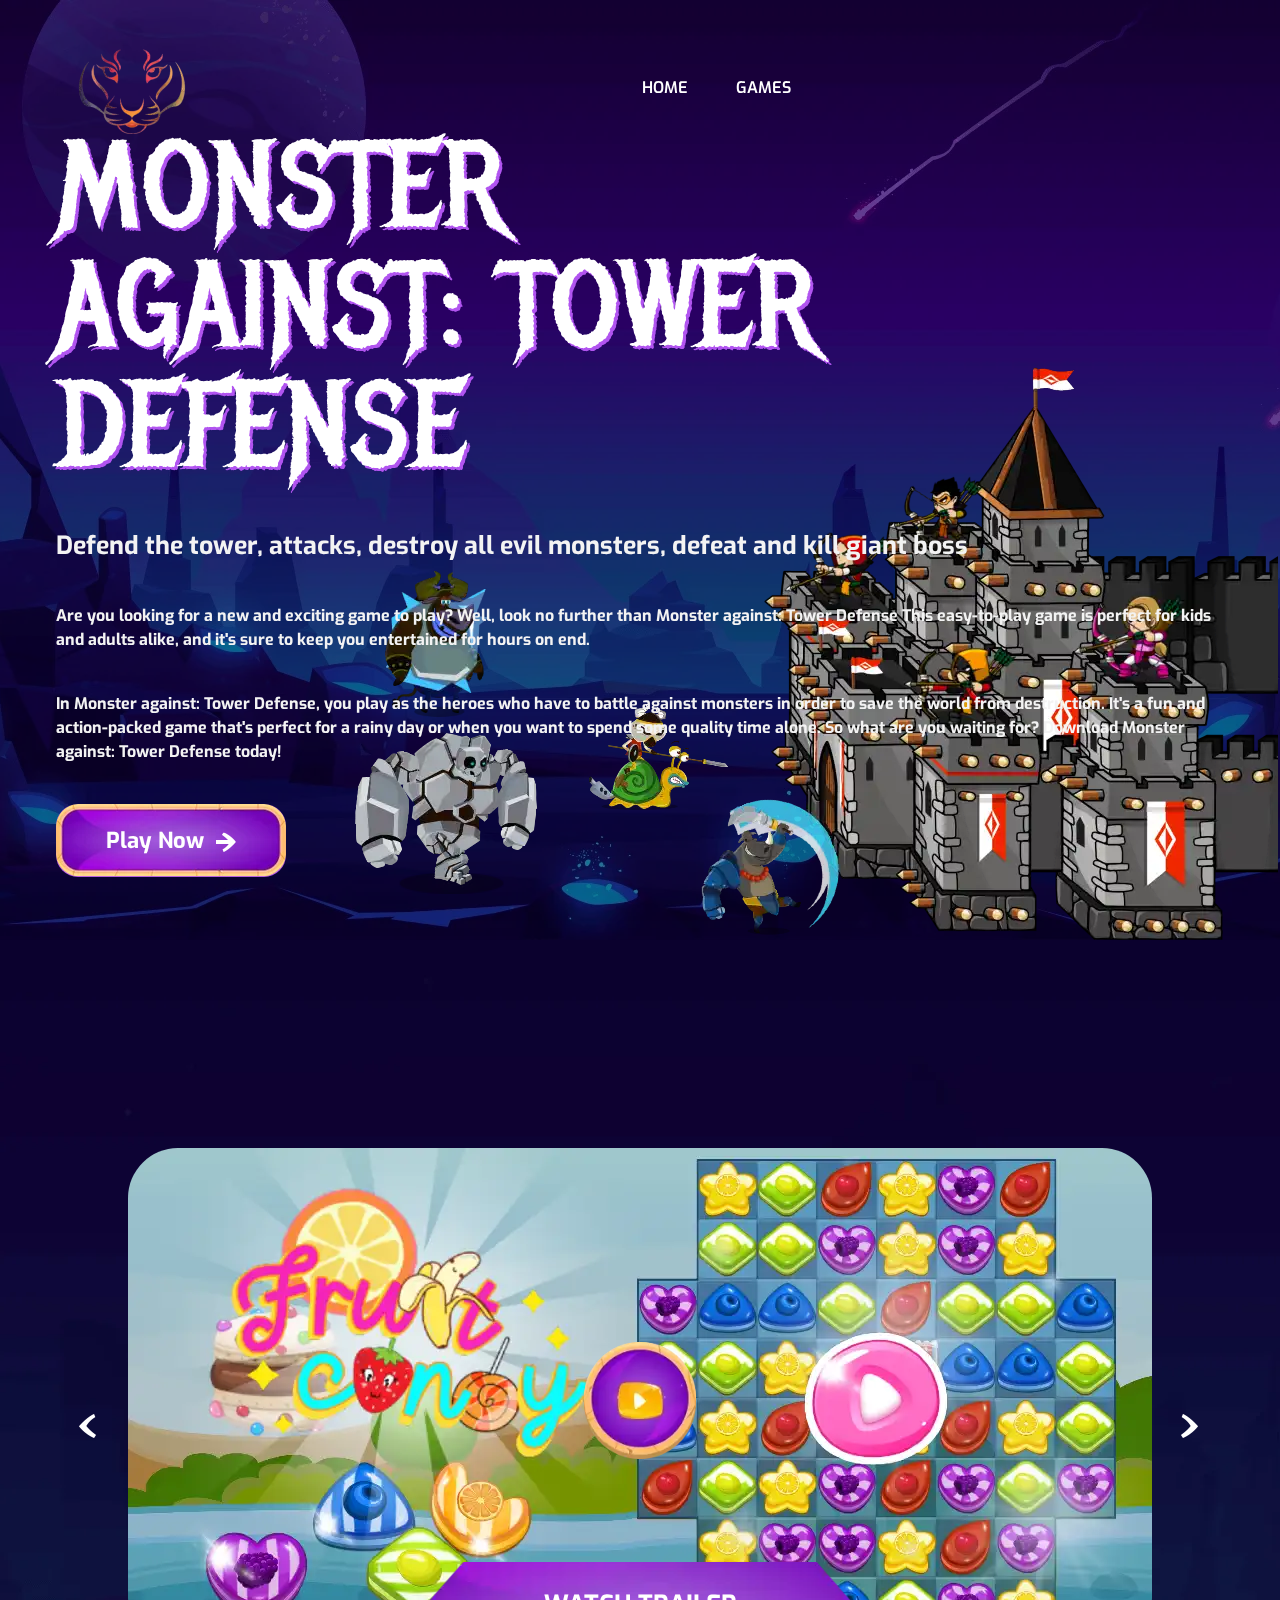
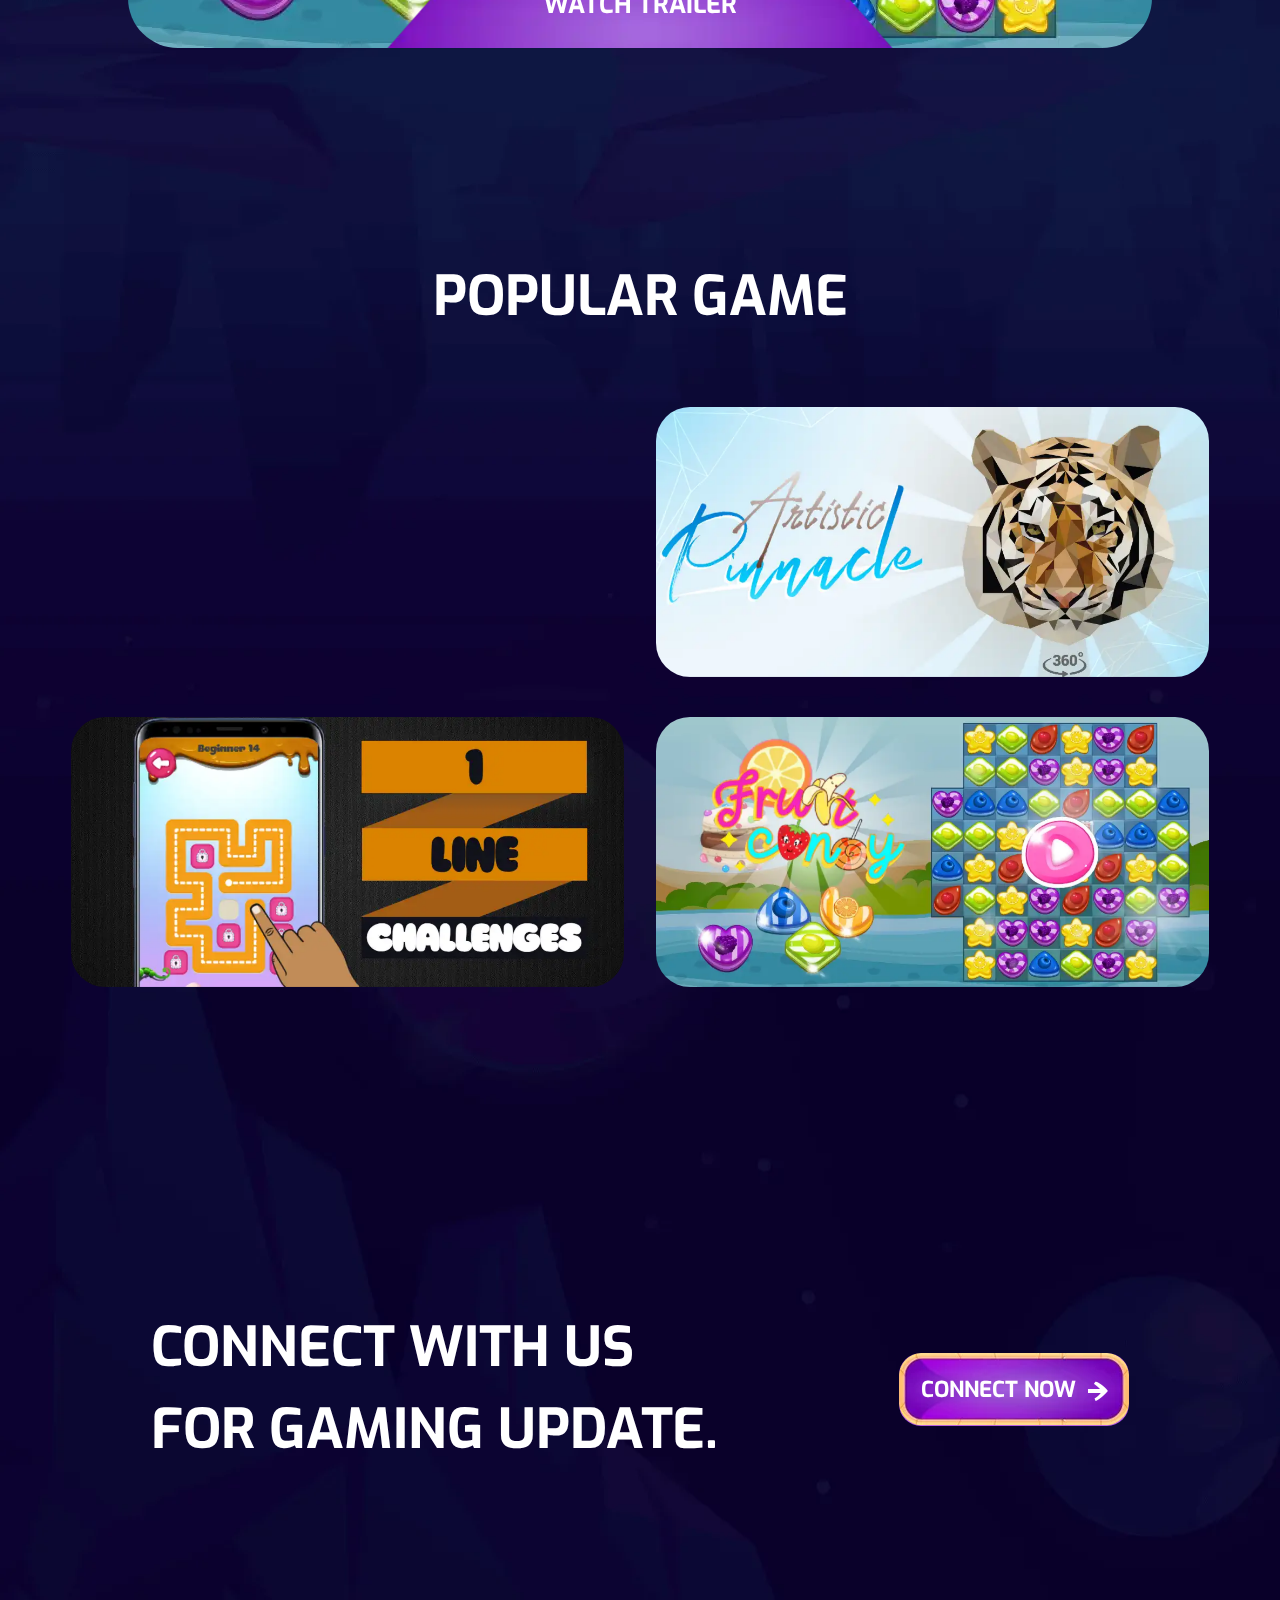
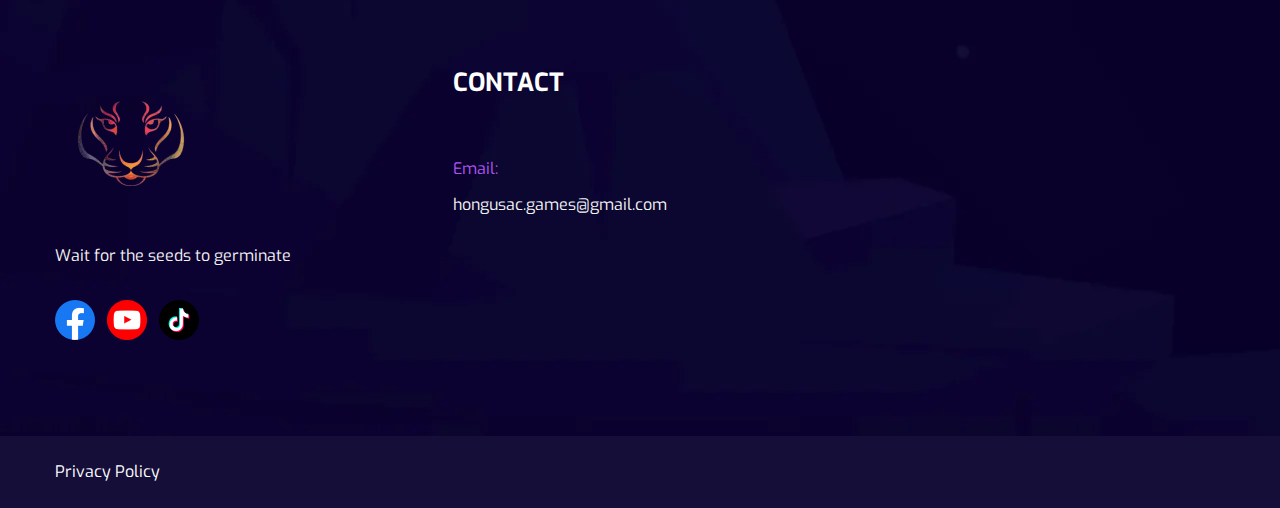
==== commit 25b69588: "release 2.0" ====
--- a/index.html
+++ b/index.html
@@ -4,4 +4,4 @@
 * @author IcoFont https://icofont.com 
 * @copyright Copyright (c) 2015 - 2018 IcoFont 
 * @license - https://icofont.com/license/
-*/@font-face{font-display:swap;font-family:IcoFont;font-style:Regular;font-weight:400;src:url(/fonts/icofont.woff2) format("woff2"),url(/fonts/icofont.woff) format("woff")}[class*=" icofont-"],[class^=icofont-]{speak:none;word-wrap:normal;-webkit-font-feature-settings:"liga";-webkit-font-smoothing:antialiased;direction:ltr;font-family:IcoFont!important;font-style:normal;font-variant:normal;font-weight:400;line-height:1;text-transform:none;white-space:nowrap}.icofont-angry-monster:before{content:"\e800"}.icofont-bathtub:before{content:"\e801"}.icofont-bird-wings:before{content:"\e802"}.icofont-bow:before{content:"\e803"}.icofont-castle:before{content:"\e804"}.icofont-circuit:before{content:"\e805"}.icofont-crown-king:before{content:"\e806"}.icofont-crown-queen:before{content:"\e807"}.icofont-dart:before{content:"\e808"}.icofont-disability-race:before{content:"\e809"}.icofont-diving-goggle:before{content:"\e80a"}.icofont-eye-open:before{content:"\e80b"}.icofont-flora-flower:before{content:"\e80c"}.icofont-flora:before{content:"\e80d"}.icofont-gift-box:before{content:"\e80e"}.icofont-halloween-pumpkin:before{content:"\e80f"}.icofont-hand-power:before{content:"\e810"}.icofont-hand-thunder:before{content:"\e811"}.icofont-king-monster:before{content:"\e812"}.icofont-love:before{content:"\e813"}.icofont-magician-hat:before{content:"\e814"}.icofont-native-american:before{content:"\e815"}.icofont-owl-look:before{content:"\e816"}.icofont-phoenix:before{content:"\e817"}.icofont-robot-face:before{content:"\e818"}.icofont-sand-clock:before{content:"\e819"}.icofont-shield-alt:before{content:"\e81a"}.icofont-ship-wheel:before{content:"\e81b"}.icofont-skull-danger:before{content:"\e81c"}.icofont-skull-face:before{content:"\e81d"}.icofont-snowmobile:before{content:"\e81e"}.icofont-space-shuttle:before{content:"\e81f"}.icofont-star-shape:before{content:"\e820"}.icofont-swirl:before{content:"\e821"}.icofont-tattoo-wing:before{content:"\e822"}.icofont-throne:before{content:"\e823"}.icofont-tree-alt:before{content:"\e824"}.icofont-triangle:before{content:"\e825"}.icofont-unity-hand:before{content:"\e826"}.icofont-weed:before{content:"\e827"}.icofont-woman-bird:before{content:"\e828"}.icofont-bat:before{content:"\e829"}.icofont-bear-face:before{content:"\e82a"}.icofont-bear-tracks:before{content:"\e82b"}.icofont-bear:before{content:"\e82c"}.icofont-bird-alt:before{content:"\e82d"}.icofont-bird-flying:before{content:"\e82e"}.icofont-bird:before{content:"\e82f"}.icofont-birds:before{content:"\e830"}.icofont-bone:before{content:"\e831"}.icofont-bull:before{content:"\e832"}.icofont-butterfly-alt:before{content:"\e833"}.icofont-butterfly:before{content:"\e834"}.icofont-camel-alt:before{content:"\e835"}.icofont-camel-head:before{content:"\e836"}.icofont-camel:before{content:"\e837"}.icofont-cat-alt-1:before{content:"\e838"}.icofont-cat-alt-2:before{content:"\e839"}.icofont-cat-alt-3:before{content:"\e83a"}.icofont-cat-dog:before{content:"\e83b"}.icofont-cat-face:before{content:"\e83c"}.icofont-cat:before{content:"\e83d"}.icofont-cow-head:before{content:"\e83e"}.icofont-cow:before{content:"\e83f"}.icofont-crab:before{content:"\e840"}.icofont-crocodile:before{content:"\e841"}.icofont-deer-head:before{content:"\e842"}.icofont-dog-alt:before{content:"\e843"}.icofont-dog-barking:before{content:"\e844"}.icofont-dog:before{content:"\e845"}.icofont-dolphin:before{content:"\e846"}.icofont-duck-tracks:before{content:"\e847"}.icofont-eagle-head:before{content:"\e848"}.icofont-eaten-fish:before{content:"\e849"}.icofont-elephant-alt:before{content:"\e84a"}.icofont-elephant-head-alt:before{content:"\e84b"}.icofont-elephant-head:before{content:"\e84c"}.icofont-elephant:before{content:"\e84d"}.icofont-elk:before{content:"\e84e"}.icofont-fish-1:before{content:"\e84f"}.icofont-fish-2:before{content:"\e850"}.icofont-fish-3:before{content:"\e851"}.icofont-fish-4:before{content:"\e852"}.icofont-fish-5:before{content:"\e853"}.icofont-fish:before{content:"\e854"}.icofont-fox-alt:before{content:"\e855"}.icofont-fox:before{content:"\e856"}.icofont-frog-tracks:before{content:"\e857"}.icofont-frog:before{content:"\e858"}.icofont-froggy:before{content:"\e859"}.icofont-giraffe-head-1:before{content:"\e85a"}.icofont-giraffe-head-2:before{content:"\e85b"}.icofont-giraffe-head:before{content:"\e85c"}.icofont-giraffe:before{content:"\e85d"}.icofont-goat-head:before{content:"\e85e"}.icofont-gorilla:before{content:"\e85f"}.icofont-hen-tracks:before{content:"\e860"}.icofont-horse-head-1:before{content:"\e861"}.icofont-horse-head-2:before{content:"\e862"}.icofont-horse-head:before{content:"\e863"}.icofont-horse-tracks:before{content:"\e864"}.icofont-jellyfish:before{content:"\e865"}.icofont-kangaroo:before{content:"\e866"}.icofont-lemur:before{content:"\e867"}.icofont-lion-head-1:before{content:"\e868"}.icofont-lion-head-2:before{content:"\e869"}.icofont-lion-head:before{content:"\e86a"}.icofont-lion:before{content:"\e86b"}.icofont-monkey-2:before{content:"\e86c"}.icofont-monkey-3:before{content:"\e86d"}.icofont-monkey-face:before{content:"\e86e"}.icofont-monkey:before{content:"\e86f"}.icofont-octopus-alt:before{content:"\e870"}.icofont-octopus:before{content:"\e871"}.icofont-owl:before{content:"\e872"}.icofont-panda-face:before{content:"\e873"}.icofont-panda:before{content:"\e874"}.icofont-panther:before{content:"\e875"}.icofont-parrot-lip:before{content:"\e876"}.icofont-parrot:before{content:"\e877"}.icofont-paw:before{content:"\e878"}.icofont-pelican:before{content:"\e879"}.icofont-penguin:before{content:"\e87a"}.icofont-pig-face:before{content:"\e87b"}.icofont-pig:before{content:"\e87c"}.icofont-pigeon-1:before{content:"\e87d"}.icofont-pigeon-2:before{content:"\e87e"}.icofont-pigeon:before{content:"\e87f"}.icofont-rabbit:before{content:"\e880"}.icofont-rat:before{content:"\e881"}.icofont-rhino-head:before{content:"\e882"}.icofont-rhino:before{content:"\e883"}.icofont-rooster:before{content:"\e884"}.icofont-seahorse:before{content:"\e885"}.icofont-seal:before{content:"\e886"}.icofont-shrimp-alt:before{content:"\e887"}.icofont-shrimp:before{content:"\e888"}.icofont-snail-1:before{content:"\e889"}.icofont-snail-2:before{content:"\e88a"}.icofont-snail-3:before{content:"\e88b"}.icofont-snail:before{content:"\e88c"}.icofont-snake:before{content:"\e88d"}.icofont-squid:before{content:"\e88e"}.icofont-squirrel:before{content:"\e88f"}.icofont-tiger-face:before{content:"\e890"}.icofont-tiger:before{content:"\e891"}.icofont-turtle:before{content:"\e892"}.icofont-whale:before{content:"\e893"}.icofont-woodpecker:before{content:"\e894"}.icofont-zebra:before{content:"\e895"}.icofont-brand-acer:before{content:"\e896"}.icofont-brand-adidas:before{content:"\e897"}.icofont-brand-adobe:before{content:"\e898"}.icofont-brand-air-new-zealand:before{content:"\e899"}.icofont-brand-airbnb:before{content:"\e89a"}.icofont-brand-aircell:before{content:"\e89b"}.icofont-brand-airtel:before{content:"\e89c"}.icofont-brand-alcatel:before{content:"\e89d"}.icofont-brand-alibaba:before{content:"\e89e"}.icofont-brand-aliexpress:before{content:"\e89f"}.icofont-brand-alipay:before{content:"\e8a0"}.icofont-brand-amazon:before{content:"\e8a1"}.icofont-brand-amd:before{content:"\e8a2"}.icofont-brand-american-airlines:before{content:"\e8a3"}.icofont-brand-android-robot:before{content:"\e8a4"}.icofont-brand-android:before{content:"\e8a5"}.icofont-brand-aol:before{content:"\e8a6"}.icofont-brand-apple:before{content:"\e8a7"}.icofont-brand-appstore:before{content:"\e8a8"}.icofont-brand-asus:before{content:"\e8a9"}.icofont-brand-ati:before{content:"\e8aa"}.icofont-brand-att:before{content:"\e8ab"}.icofont-brand-audi:before{content:"\e8ac"}.icofont-brand-axiata:before{content:"\e8ad"}.icofont-brand-bada:before{content:"\e8ae"}.icofont-brand-bbc:before{content:"\e8af"}.icofont-brand-bing:before{content:"\e8b0"}.icofont-brand-blackberry:before{content:"\e8b1"}.icofont-brand-bmw:before{content:"\e8b2"}.icofont-brand-box:before{content:"\e8b3"}.icofont-brand-burger-king:before{content:"\e8b4"}.icofont-brand-business-insider:before{content:"\e8b5"}.icofont-brand-buzzfeed:before{content:"\e8b6"}.icofont-brand-cannon:before{content:"\e8b7"}.icofont-brand-casio:before{content:"\e8b8"}.icofont-brand-china-mobile:before{content:"\e8b9"}.icofont-brand-china-telecom:before{content:"\e8ba"}.icofont-brand-china-unicom:before{content:"\e8bb"}.icofont-brand-cisco:before{content:"\e8bc"}.icofont-brand-citibank:before{content:"\e8bd"}.icofont-brand-cnet:before{content:"\e8be"}.icofont-brand-cnn:before{content:"\e8bf"}.icofont-brand-cocal-cola:before{content:"\e8c0"}.icofont-brand-compaq:before{content:"\e8c1"}.icofont-brand-debian:before{content:"\e8c2"}.icofont-brand-delicious:before{content:"\e8c3"}.icofont-brand-dell:before{content:"\e8c4"}.icofont-brand-designbump:before{content:"\e8c5"}.icofont-brand-designfloat:before{content:"\e8c6"}.icofont-brand-disney:before{content:"\e8c7"}.icofont-brand-dodge:before{content:"\e8c8"}.icofont-brand-dove:before{content:"\e8c9"}.icofont-brand-drupal:before{content:"\e8ca"}.icofont-brand-ebay:before{content:"\e8cb"}.icofont-brand-eleven:before{content:"\e8cc"}.icofont-brand-emirates:before{content:"\e8cd"}.icofont-brand-espn:before{content:"\e8ce"}.icofont-brand-etihad-airways:before{content:"\e8cf"}.icofont-brand-etisalat:before{content:"\e8d0"}.icofont-brand-etsy:before{content:"\e8d1"}.icofont-brand-fastrack:before{content:"\e8d2"}.icofont-brand-fedex:before{content:"\e8d3"}.icofont-brand-ferrari:before{content:"\e8d4"}.icofont-brand-fitbit:before{content:"\e8d5"}.icofont-brand-flikr:before{content:"\e8d6"}.icofont-brand-forbes:before{content:"\e8d7"}.icofont-brand-foursquare:before{content:"\e8d8"}.icofont-brand-foxconn:before{content:"\e8d9"}.icofont-brand-fujitsu:before{content:"\e8da"}.icofont-brand-general-electric:before{content:"\e8db"}.icofont-brand-gillette:before{content:"\e8dc"}.icofont-brand-gizmodo:before{content:"\e8dd"}.icofont-brand-gnome:before{content:"\e8de"}.icofont-brand-google:before{content:"\e8df"}.icofont-brand-gopro:before{content:"\e8e0"}.icofont-brand-gucci:before{content:"\e8e1"}.icofont-brand-hallmark:before{content:"\e8e2"}.icofont-brand-hi5:before{content:"\e8e3"}.icofont-brand-honda:before{content:"\e8e4"}.icofont-brand-hp:before{content:"\e8e5"}.icofont-brand-hsbc:before{content:"\e8e6"}.icofont-brand-htc:before{content:"\e8e7"}.icofont-brand-huawei:before{content:"\e8e8"}.icofont-brand-hulu:before{content:"\e8e9"}.icofont-brand-hyundai:before{content:"\e8ea"}.icofont-brand-ibm:before{content:"\e8eb"}.icofont-brand-icofont:before{content:"\e8ec"}.icofont-brand-icq:before{content:"\e8ed"}.icofont-brand-ikea:before{content:"\e8ee"}.icofont-brand-imdb:before{content:"\e8ef"}.icofont-brand-indiegogo:before{content:"\e8f0"}.icofont-brand-intel:before{content:"\e8f1"}.icofont-brand-ipair:before{content:"\e8f2"}.icofont-brand-jaguar:before{content:"\e8f3"}.icofont-brand-java:before{content:"\e8f4"}.icofont-brand-joomla:before{content:"\e8f5"}.icofont-brand-kickstarter:before{content:"\e8f6"}.icofont-brand-kik:before{content:"\e8f7"}.icofont-brand-lastfm:before{content:"\e8f8"}.icofont-brand-lego:before{content:"\e8f9"}.icofont-brand-lenovo:before{content:"\e8fa"}.icofont-brand-levis:before{content:"\e8fb"}.icofont-brand-lexus:before{content:"\e8fc"}.icofont-brand-lg:before{content:"\e8fd"}.icofont-brand-life-hacker:before{content:"\e8fe"}.icofont-brand-linux-mint:before{content:"\e8ff"}.icofont-brand-linux:before{content:"\e900"}.icofont-brand-lionix:before{content:"\e901"}.icofont-brand-loreal:before{content:"\e902"}.icofont-brand-louis-vuitton:before{content:"\e903"}.icofont-brand-mac-os:before{content:"\e904"}.icofont-brand-marvel-app:before{content:"\e905"}.icofont-brand-mashable:before{content:"\e906"}.icofont-brand-mazda:before{content:"\e907"}.icofont-brand-mcdonals:before{content:"\e908"}.icofont-brand-mercedes:before{content:"\e909"}.icofont-brand-micromax:before{content:"\e90a"}.icofont-brand-microsoft:before{content:"\e90b"}.icofont-brand-mobileme:before{content:"\e90c"}.icofont-brand-mobily:before{content:"\e90d"}.icofont-brand-motorola:before{content:"\e90e"}.icofont-brand-msi:before{content:"\e90f"}.icofont-brand-mts:before{content:"\e910"}.icofont-brand-myspace:before{content:"\e911"}.icofont-brand-mytv:before{content:"\e912"}.icofont-brand-nasa:before{content:"\e913"}.icofont-brand-natgeo:before{content:"\e914"}.icofont-brand-nbc:before{content:"\e915"}.icofont-brand-nescafe:before{content:"\e916"}.icofont-brand-nestle:before{content:"\e917"}.icofont-brand-netflix:before{content:"\e918"}.icofont-brand-nexus:before{content:"\e919"}.icofont-brand-nike:before{content:"\e91a"}.icofont-brand-nokia:before{content:"\e91b"}.icofont-brand-nvidia:before{content:"\e91c"}.icofont-brand-omega:before{content:"\e91d"}.icofont-brand-opensuse:before{content:"\e91e"}.icofont-brand-oracle:before{content:"\e91f"}.icofont-brand-panasonic:before{content:"\e920"}.icofont-brand-paypal:before{content:"\e921"}.icofont-brand-pepsi:before{content:"\e922"}.icofont-brand-philips:before{content:"\e923"}.icofont-brand-pizza-hut:before{content:"\e924"}.icofont-brand-playstation:before{content:"\e925"}.icofont-brand-puma:before{content:"\e926"}.icofont-brand-qatar-air:before{content:"\e927"}.icofont-brand-qvc:before{content:"\e928"}.icofont-brand-readernaut:before{content:"\e929"}.icofont-brand-redbull:before{content:"\e92a"}.icofont-brand-reebok:before{content:"\e92b"}.icofont-brand-reuters:before{content:"\e92c"}.icofont-brand-samsung:before{content:"\e92d"}.icofont-brand-sap:before{content:"\e92e"}.icofont-brand-saudia-airlines:before{content:"\e92f"}.icofont-brand-scribd:before{content:"\e930"}.icofont-brand-shell:before{content:"\e931"}.icofont-brand-siemens:before{content:"\e932"}.icofont-brand-sk-telecom:before{content:"\e933"}.icofont-brand-slideshare:before{content:"\e934"}.icofont-brand-smashing-magazine:before{content:"\e935"}.icofont-brand-snapchat:before{content:"\e936"}.icofont-brand-sony-ericsson:before{content:"\e937"}.icofont-brand-sony:before{content:"\e938"}.icofont-brand-soundcloud:before{content:"\e939"}.icofont-brand-sprint:before{content:"\e93a"}.icofont-brand-squidoo:before{content:"\e93b"}.icofont-brand-starbucks:before{content:"\e93c"}.icofont-brand-stc:before{content:"\e93d"}.icofont-brand-steam:before{content:"\e93e"}.icofont-brand-suzuki:before{content:"\e93f"}.icofont-brand-symbian:before{content:"\e940"}.icofont-brand-t-mobile:before{content:"\e941"}.icofont-brand-tango:before{content:"\e942"}.icofont-brand-target:before{content:"\e943"}.icofont-brand-tata-indicom:before{content:"\e944"}.icofont-brand-techcrunch:before{content:"\e945"}.icofont-brand-telenor:before{content:"\e946"}.icofont-brand-teliasonera:before{content:"\e947"}.icofont-brand-tesla:before{content:"\e948"}.icofont-brand-the-verge:before{content:"\e949"}.icofont-brand-thenextweb:before{content:"\e94a"}.icofont-brand-toshiba:before{content:"\e94b"}.icofont-brand-toyota:before{content:"\e94c"}.icofont-brand-tribenet:before{content:"\e94d"}.icofont-brand-ubuntu:before{content:"\e94e"}.icofont-brand-unilever:before{content:"\e94f"}.icofont-brand-vaio:before{content:"\e950"}.icofont-brand-verizon:before{content:"\e951"}.icofont-brand-viber:before{content:"\e952"}.icofont-brand-vodafone:before{content:"\e953"}.icofont-brand-volkswagen:before{content:"\e954"}.icofont-brand-walmart:before{content:"\e955"}.icofont-brand-warnerbros:before{content:"\e956"}.icofont-brand-whatsapp:before{content:"\e957"}.icofont-brand-wikipedia:before{content:"\e958"}.icofont-brand-windows:before{content:"\e959"}.icofont-brand-wire:before{content:"\e95a"}.icofont-brand-wordpress:before{content:"\e95b"}.icofont-brand-xiaomi:before{content:"\e95c"}.icofont-brand-yahoobuzz:before{content:"\e95d"}.icofont-brand-yamaha:before{content:"\e95e"}.icofont-brand-youtube:before{content:"\e95f"}.icofont-brand-zain:before{content:"\e960"}.icofont-bank-alt:before{content:"\e961"}.icofont-bank:before{content:"\e962"}.icofont-barcode:before{content:"\e963"}.icofont-bill-alt:before{content:"\e964"}.icofont-billboard:before{content:"\e965"}.icofont-briefcase-1:before{content:"\e966"}.icofont-briefcase-2:before{content:"\e967"}.icofont-businessman:before{content:"\e968"}.icofont-businesswoman:before{content:"\e969"}.icofont-chair:before{content:"\e96a"}.icofont-coins:before{content:"\e96b"}.icofont-company:before{content:"\e96c"}.icofont-contact-add:before{content:"\e96d"}.icofont-files-stack:before{content:"\e96e"}.icofont-handshake-deal:before{content:"\e96f"}.icofont-id-card:before{content:"\e970"}.icofont-meeting-add:before{content:"\e971"}.icofont-money-bag:before{content:"\e972"}.icofont-pie-chart:before{content:"\e973"}.icofont-presentation-alt:before{content:"\e974"}.icofont-presentation:before{content:"\e975"}.icofont-stamp:before{content:"\e976"}.icofont-stock-mobile:before{content:"\e977"}.icofont-chart-arrows-axis:before{content:"\e978"}.icofont-chart-bar-graph:before{content:"\e979"}.icofont-chart-flow-1:before{content:"\e97a"}.icofont-chart-flow-2:before{content:"\e97b"}.icofont-chart-flow:before{content:"\e97c"}.icofont-chart-growth:before{content:"\e97d"}.icofont-chart-histogram-alt:before{content:"\e97e"}.icofont-chart-histogram:before{content:"\e97f"}.icofont-chart-line-alt:before{content:"\e980"}.icofont-chart-line:before{content:"\e981"}.icofont-chart-pie-alt:before{content:"\e982"}.icofont-chart-pie:before{content:"\e983"}.icofont-chart-radar-graph:before{content:"\e984"}.icofont-architecture-alt:before{content:"\e985"}.icofont-architecture:before{content:"\e986"}.icofont-barricade:before{content:"\e987"}.icofont-bolt:before{content:"\e988"}.icofont-bricks:before{content:"\e989"}.icofont-building-alt:before{content:"\e98a"}.icofont-bull-dozer:before{content:"\e98b"}.icofont-calculations:before{content:"\e98c"}.icofont-cement-mix:before{content:"\e98d"}.icofont-cement-mixer:before{content:"\e98e"}.icofont-concrete-mixer:before{content:"\e98f"}.icofont-danger-zone:before{content:"\e990"}.icofont-drill:before{content:"\e991"}.icofont-eco-energy:before{content:"\e992"}.icofont-eco-environmen:before{content:"\e993"}.icofont-energy-air:before{content:"\e994"}.icofont-energy-oil:before{content:"\e995"}.icofont-energy-savings:before{content:"\e996"}.icofont-energy-solar:before{content:"\e997"}.icofont-energy-water:before{content:"\e998"}.icofont-engineer:before{content:"\e999"}.icofont-fire-extinguisher-alt:before{content:"\e99a"}.icofont-fire-extinguisher:before{content:"\e99b"}.icofont-fix-tools:before{content:"\e99c"}.icofont-fork-lift:before{content:"\e99d"}.icofont-glue-oil:before{content:"\e99e"}.icofont-hammer-alt:before{content:"\e99f"}.icofont-hammer:before{content:"\e9a0"}.icofont-help-robot:before{content:"\e9a1"}.icofont-industries-1:before{content:"\e9a2"}.icofont-industries-2:before{content:"\e9a3"}.icofont-industries-3:before{content:"\e9a4"}.icofont-industries-4:before{content:"\e9a5"}.icofont-industries-5:before{content:"\e9a6"}.icofont-industries:before{content:"\e9a7"}.icofont-labour:before{content:"\e9a8"}.icofont-mining:before{content:"\e9a9"}.icofont-paint-brush:before{content:"\e9aa"}.icofont-pollution:before{content:"\e9ab"}.icofont-power-zone:before{content:"\e9ac"}.icofont-radio-active:before{content:"\e9ad"}.icofont-recycle-alt:before{content:"\e9ae"}.icofont-recycling-man:before{content:"\e9af"}.icofont-safety-hat-light:before{content:"\e9b0"}.icofont-safety-hat:before{content:"\e9b1"}.icofont-saw:before{content:"\e9b2"}.icofont-screw-driver:before{content:"\e9b3"}.icofont-tools-1:before{content:"\e9b4"}.icofont-tools-bag:before{content:"\e9b5"}.icofont-tow-truck:before{content:"\e9b6"}.icofont-trolley:before{content:"\e9b7"}.icofont-trowel:before{content:"\e9b8"}.icofont-under-construction-alt:before{content:"\e9b9"}.icofont-under-construction:before{content:"\e9ba"}.icofont-vehicle-cement:before{content:"\e9bb"}.icofont-vehicle-crane:before{content:"\e9bc"}.icofont-vehicle-delivery-van:before{content:"\e9bd"}.icofont-vehicle-dozer:before{content:"\e9be"}.icofont-vehicle-excavator:before{content:"\e9bf"}.icofont-vehicle-trucktor:before{content:"\e9c0"}.icofont-vehicle-wrecking:before{content:"\e9c1"}.icofont-worker:before{content:"\e9c2"}.icofont-workers-group:before{content:"\e9c3"}.icofont-wrench:before{content:"\e9c4"}.icofont-afghani-false:before{content:"\e9c5"}.icofont-afghani-minus:before{content:"\e9c6"}.icofont-afghani-plus:before{content:"\e9c7"}.icofont-afghani-true:before{content:"\e9c8"}.icofont-afghani:before{content:"\e9c9"}.icofont-baht-false:before{content:"\e9ca"}.icofont-baht-minus:before{content:"\e9cb"}.icofont-baht-plus:before{content:"\e9cc"}.icofont-baht-true:before{content:"\e9cd"}.icofont-baht:before{content:"\e9ce"}.icofont-bitcoin-false:before{content:"\e9cf"}.icofont-bitcoin-minus:before{content:"\e9d0"}.icofont-bitcoin-plus:before{content:"\e9d1"}.icofont-bitcoin-true:before{content:"\e9d2"}.icofont-bitcoin:before{content:"\e9d3"}.icofont-dollar-flase:before{content:"\e9d4"}.icofont-dollar-minus:before{content:"\e9d5"}.icofont-dollar-plus:before{content:"\e9d6"}.icofont-dollar-true:before{content:"\e9d7"}.icofont-dollar:before{content:"\e9d8"}.icofont-dong-false:before{content:"\e9d9"}.icofont-dong-minus:before{content:"\e9da"}.icofont-dong-plus:before{content:"\e9db"}.icofont-dong-true:before{content:"\e9dc"}.icofont-dong:before{content:"\e9dd"}.icofont-euro-false:before{content:"\e9de"}.icofont-euro-minus:before{content:"\e9df"}.icofont-euro-plus:before{content:"\e9e0"}.icofont-euro-true:before{content:"\e9e1"}.icofont-euro:before{content:"\e9e2"}.icofont-frank-false:before{content:"\e9e3"}.icofont-frank-minus:before{content:"\e9e4"}.icofont-frank-plus:before{content:"\e9e5"}.icofont-frank-true:before{content:"\e9e6"}.icofont-frank:before{content:"\e9e7"}.icofont-hryvnia-false:before{content:"\e9e8"}.icofont-hryvnia-minus:before{content:"\e9e9"}.icofont-hryvnia-plus:before{content:"\e9ea"}.icofont-hryvnia-true:before{content:"\e9eb"}.icofont-hryvnia:before{content:"\e9ec"}.icofont-lira-false:before{content:"\e9ed"}.icofont-lira-minus:before{content:"\e9ee"}.icofont-lira-plus:before{content:"\e9ef"}.icofont-lira-true:before{content:"\e9f0"}.icofont-lira:before{content:"\e9f1"}.icofont-peseta-false:before{content:"\e9f2"}.icofont-peseta-minus:before{content:"\e9f3"}.icofont-peseta-plus:before{content:"\e9f4"}.icofont-peseta-true:before{content:"\e9f5"}.icofont-peseta:before{content:"\e9f6"}.icofont-peso-false:before{content:"\e9f7"}.icofont-peso-minus:before{content:"\e9f8"}.icofont-peso-plus:before{content:"\e9f9"}.icofont-peso-true:before{content:"\e9fa"}.icofont-peso:before{content:"\e9fb"}.icofont-pound-false:before{content:"\e9fc"}.icofont-pound-minus:before{content:"\e9fd"}.icofont-pound-plus:before{content:"\e9fe"}.icofont-pound-true:before{content:"\e9ff"}.icofont-pound:before{content:"\ea00"}.icofont-renminbi-false:before{content:"\ea01"}.icofont-renminbi-minus:before{content:"\ea02"}.icofont-renminbi-plus:before{content:"\ea03"}.icofont-renminbi-true:before{content:"\ea04"}.icofont-renminbi:before{content:"\ea05"}.icofont-riyal-false:before{content:"\ea06"}.icofont-riyal-minus:before{content:"\ea07"}.icofont-riyal-plus:before{content:"\ea08"}.icofont-riyal-true:before{content:"\ea09"}.icofont-riyal:before{content:"\ea0a"}.icofont-rouble-false:before{content:"\ea0b"}.icofont-rouble-minus:before{content:"\ea0c"}.icofont-rouble-plus:before{content:"\ea0d"}.icofont-rouble-true:before{content:"\ea0e"}.icofont-rouble:before{content:"\ea0f"}.icofont-rupee-false:before{content:"\ea10"}.icofont-rupee-minus:before{content:"\ea11"}.icofont-rupee-plus:before{content:"\ea12"}.icofont-rupee-true:before{content:"\ea13"}.icofont-rupee:before{content:"\ea14"}.icofont-taka-false:before{content:"\ea15"}.icofont-taka-minus:before{content:"\ea16"}.icofont-taka-plus:before{content:"\ea17"}.icofont-taka-true:before{content:"\ea18"}.icofont-taka:before{content:"\ea19"}.icofont-turkish-lira-false:before{content:"\ea1a"}.icofont-turkish-lira-minus:before{content:"\ea1b"}.icofont-turkish-lira-plus:before{content:"\ea1c"}.icofont-turkish-lira-true:before{content:"\ea1d"}.icofont-turkish-lira:before{content:"\ea1e"}.icofont-won-false:before{content:"\ea1f"}.icofont-won-minus:before{content:"\ea20"}.icofont-won-plus:before{content:"\ea21"}.icofont-won-true:before{content:"\ea22"}.icofont-won:before{content:"\ea23"}.icofont-yen-false:before{content:"\ea24"}.icofont-yen-minus:before{content:"\ea25"}.icofont-yen-plus:before{content:"\ea26"}.icofont-yen-true:before{content:"\ea27"}.icofont-yen:before{content:"\ea28"}.icofont-android-nexus:before{content:"\ea29"}.icofont-android-tablet:before{content:"\ea2a"}.icofont-apple-watch:before{content:"\ea2b"}.icofont-drawing-tablet:before{content:"\ea2c"}.icofont-earphone:before{content:"\ea2d"}.icofont-flash-drive:before{content:"\ea2e"}.icofont-game-console:before{content:"\ea2f"}.icofont-game-controller:before{content:"\ea30"}.icofont-game-pad:before{content:"\ea31"}.icofont-game:before{content:"\ea32"}.icofont-headphone-alt-1:before{content:"\ea33"}.icofont-headphone-alt-2:before{content:"\ea34"}.icofont-headphone-alt-3:before{content:"\ea35"}.icofont-headphone-alt:before{content:"\ea36"}.icofont-headphone:before{content:"\ea37"}.icofont-htc-one:before{content:"\ea38"}.icofont-imac:before{content:"\ea39"}.icofont-ipad:before{content:"\ea3a"}.icofont-iphone:before{content:"\ea3b"}.icofont-ipod-nano:before{content:"\ea3c"}.icofont-ipod-touch:before{content:"\ea3d"}.icofont-keyboard-alt:before{content:"\ea3e"}.icofont-keyboard-wireless:before{content:"\ea3f"}.icofont-keyboard:before{content:"\ea40"}.icofont-laptop-alt:before{content:"\ea41"}.icofont-laptop:before{content:"\ea42"}.icofont-macbook:before{content:"\ea43"}.icofont-magic-mouse:before{content:"\ea44"}.icofont-micro-chip:before{content:"\ea45"}.icofont-microphone-alt:before{content:"\ea46"}.icofont-microphone:before{content:"\ea47"}.icofont-monitor:before{content:"\ea48"}.icofont-mouse:before{content:"\ea49"}.icofont-mp3-player:before{content:"\ea4a"}.icofont-nintendo:before{content:"\ea4b"}.icofont-playstation-alt:before{content:"\ea4c"}.icofont-psvita:before{content:"\ea4d"}.icofont-radio-mic:before{content:"\ea4e"}.icofont-radio:before{content:"\ea4f"}.icofont-refrigerator:before{content:"\ea50"}.icofont-samsung-galaxy:before{content:"\ea51"}.icofont-surface-tablet:before{content:"\ea52"}.icofont-ui-head-phone:before{content:"\ea53"}.icofont-ui-keyboard:before{content:"\ea54"}.icofont-washing-machine:before{content:"\ea55"}.icofont-wifi-router:before{content:"\ea56"}.icofont-wii-u:before{content:"\ea57"}.icofont-windows-lumia:before{content:"\ea58"}.icofont-wireless-mouse:before{content:"\ea59"}.icofont-xbox-360:before{content:"\ea5a"}.icofont-arrow-down:before{content:"\ea5b"}.icofont-arrow-left:before{content:"\ea5c"}.icofont-arrow-right:before{content:"\ea5d"}.icofont-arrow-up:before{content:"\ea5e"}.icofont-block-down:before{content:"\ea5f"}.icofont-block-left:before{content:"\ea60"}.icofont-block-right:before{content:"\ea61"}.icofont-block-up:before{content:"\ea62"}.icofont-bubble-down:before{content:"\ea63"}.icofont-bubble-left:before{content:"\ea64"}.icofont-bubble-right:before{content:"\ea65"}.icofont-bubble-up:before{content:"\ea66"}.icofont-caret-down:before{content:"\ea67"}.icofont-caret-left:before{content:"\ea68"}.icofont-caret-right:before{content:"\ea69"}.icofont-caret-up:before{content:"\ea6a"}.icofont-circled-down:before{content:"\ea6b"}.icofont-circled-left:before{content:"\ea6c"}.icofont-circled-right:before{content:"\ea6d"}.icofont-circled-up:before{content:"\ea6e"}.icofont-collapse:before{content:"\ea6f"}.icofont-cursor-drag:before{content:"\ea70"}.icofont-curved-double-left:before{content:"\ea71"}.icofont-curved-double-right:before{content:"\ea72"}.icofont-curved-down:before{content:"\ea73"}.icofont-curved-left:before{content:"\ea74"}.icofont-curved-right:before{content:"\ea75"}.icofont-curved-up:before{content:"\ea76"}.icofont-dotted-down:before{content:"\ea77"}.icofont-dotted-left:before{content:"\ea78"}.icofont-dotted-right:before{content:"\ea79"}.icofont-dotted-up:before{content:"\ea7a"}.icofont-double-left:before{content:"\ea7b"}.icofont-double-right:before{content:"\ea7c"}.icofont-expand-alt:before{content:"\ea7d"}.icofont-hand-down:before{content:"\ea7e"}.icofont-hand-drag:before{content:"\ea7f"}.icofont-hand-drag1:before{content:"\ea80"}.icofont-hand-drag2:before{content:"\ea81"}.icofont-hand-drawn-alt-down:before{content:"\ea82"}.icofont-hand-drawn-alt-left:before{content:"\ea83"}.icofont-hand-drawn-alt-right:before{content:"\ea84"}.icofont-hand-drawn-alt-up:before{content:"\ea85"}.icofont-hand-drawn-down:before{content:"\ea86"}.icofont-hand-drawn-left:before{content:"\ea87"}.icofont-hand-drawn-right:before{content:"\ea88"}.icofont-hand-drawn-up:before{content:"\ea89"}.icofont-hand-grippers:before{content:"\ea8a"}.icofont-hand-left:before{content:"\ea8b"}.icofont-hand-right:before{content:"\ea8c"}.icofont-hand-up:before{content:"\ea8d"}.icofont-line-block-down:before{content:"\ea8e"}.icofont-line-block-left:before{content:"\ea8f"}.icofont-line-block-right:before{content:"\ea90"}.icofont-line-block-up:before{content:"\ea91"}.icofont-long-arrow-down:before{content:"\ea92"}.icofont-long-arrow-left:before{content:"\ea93"}.icofont-long-arrow-right:before{content:"\ea94"}.icofont-long-arrow-up:before{content:"\ea95"}.icofont-rounded-collapse:before{content:"\ea96"}.icofont-rounded-double-left:before{content:"\ea97"}.icofont-rounded-double-right:before{content:"\ea98"}.icofont-rounded-down:before{content:"\ea99"}.icofont-rounded-expand:before{content:"\ea9a"}.icofont-rounded-left-down:before{content:"\ea9b"}.icofont-rounded-left-up:before{content:"\ea9c"}.icofont-rounded-left:before{content:"\ea9d"}.icofont-rounded-right-down:before{content:"\ea9e"}.icofont-rounded-right-up:before{content:"\ea9f"}.icofont-rounded-right:before{content:"\eaa0"}.icofont-rounded-up:before{content:"\eaa1"}.icofont-scroll-bubble-down:before{content:"\eaa2"}.icofont-scroll-bubble-left:before{content:"\eaa3"}.icofont-scroll-bubble-right:before{content:"\eaa4"}.icofont-scroll-bubble-up:before{content:"\eaa5"}.icofont-scroll-double-down:before{content:"\eaa6"}.icofont-scroll-double-left:before{content:"\eaa7"}.icofont-scroll-double-right:before{content:"\eaa8"}.icofont-scroll-double-up:before{content:"\eaa9"}.icofont-scroll-down:before{content:"\eaaa"}.icofont-scroll-left:before{content:"\eaab"}.icofont-scroll-long-down:before{content:"\eaac"}.icofont-scroll-long-left:before{content:"\eaad"}.icofont-scroll-long-right:before{content:"\eaae"}.icofont-scroll-long-up:before{content:"\eaaf"}.icofont-scroll-right:before{content:"\eab0"}.icofont-scroll-up:before{content:"\eab1"}.icofont-simple-down:before{content:"\eab2"}.icofont-simple-left-down:before{content:"\eab3"}.icofont-simple-left-up:before{content:"\eab4"}.icofont-simple-left:before{content:"\eab5"}.icofont-simple-right-down:before{content:"\eab6"}.icofont-simple-right-up:before{content:"\eab7"}.icofont-simple-right:before{content:"\eab8"}.icofont-simple-up:before{content:"\eab9"}.icofont-square-down:before{content:"\eaba"}.icofont-square-left:before{content:"\eabb"}.icofont-square-right:before{content:"\eabc"}.icofont-square-up:before{content:"\eabd"}.icofont-stylish-down:before{content:"\eabe"}.icofont-stylish-left:before{content:"\eabf"}.icofont-stylish-right:before{content:"\eac0"}.icofont-stylish-up:before{content:"\eac1"}.icofont-swoosh-down:before{content:"\eac2"}.icofont-swoosh-left:before{content:"\eac3"}.icofont-swoosh-right:before{content:"\eac4"}.icofont-swoosh-up:before{content:"\eac5"}.icofont-thin-double-left:before{content:"\eac6"}.icofont-thin-double-right:before{content:"\eac7"}.icofont-thin-down:before{content:"\eac8"}.icofont-thin-left:before{content:"\eac9"}.icofont-thin-right:before{content:"\eaca"}.icofont-thin-up:before{content:"\eacb"}.icofont-abc:before{content:"\eacc"}.icofont-atom:before{content:"\eacd"}.icofont-award:before{content:"\eace"}.icofont-bell-alt:before{content:"\eacf"}.icofont-black-board:before{content:"\ead0"}.icofont-book-alt:before{content:"\ead1"}.icofont-book:before{content:"\ead2"}.icofont-brainstorming:before{content:"\ead3"}.icofont-certificate-alt-1:before{content:"\ead4"}.icofont-certificate-alt-2:before{content:"\ead5"}.icofont-certificate:before{content:"\ead6"}.icofont-education:before{content:"\ead7"}.icofont-electron:before{content:"\ead8"}.icofont-fountain-pen:before{content:"\ead9"}.icofont-globe-alt:before{content:"\eada"}.icofont-graduate-alt:before{content:"\eadb"}.icofont-graduate:before{content:"\eadc"}.icofont-group-students:before{content:"\eadd"}.icofont-hat-alt:before{content:"\eade"}.icofont-hat:before{content:"\eadf"}.icofont-instrument:before{content:"\eae0"}.icofont-lamp-light:before{content:"\eae1"}.icofont-medal:before{content:"\eae2"}.icofont-microscope-alt:before{content:"\eae3"}.icofont-microscope:before{content:"\eae4"}.icofont-paper:before{content:"\eae5"}.icofont-pen-alt-4:before{content:"\eae6"}.icofont-pen-nib:before{content:"\eae7"}.icofont-pencil-alt-5:before{content:"\eae8"}.icofont-quill-pen:before{content:"\eae9"}.icofont-read-book-alt:before{content:"\eaea"}.icofont-read-book:before{content:"\eaeb"}.icofont-school-bag:before{content:"\eaec"}.icofont-school-bus:before{content:"\eaed"}.icofont-student-alt:before{content:"\eaee"}.icofont-student:before{content:"\eaef"}.icofont-teacher:before{content:"\eaf0"}.icofont-test-bulb:before{content:"\eaf1"}.icofont-test-tube-alt:before{content:"\eaf2"}.icofont-university:before{content:"\eaf3"}.icofont-angry:before{content:"\eaf4"}.icofont-astonished:before{content:"\eaf5"}.icofont-confounded:before{content:"\eaf6"}.icofont-confused:before{content:"\eaf7"}.icofont-crying:before{content:"\eaf8"}.icofont-dizzy:before{content:"\eaf9"}.icofont-expressionless:before{content:"\eafa"}.icofont-heart-eyes:before{content:"\eafb"}.icofont-laughing:before{content:"\eafc"}.icofont-nerd-smile:before{content:"\eafd"}.icofont-open-mouth:before{content:"\eafe"}.icofont-rage:before{content:"\eaff"}.icofont-rolling-eyes:before{content:"\eb00"}.icofont-sad:before{content:"\eb01"}.icofont-simple-smile:before{content:"\eb02"}.icofont-slightly-smile:before{content:"\eb03"}.icofont-smirk:before{content:"\eb04"}.icofont-stuck-out-tongue:before{content:"\eb05"}.icofont-wink-smile:before{content:"\eb06"}.icofont-worried:before{content:"\eb07"}.icofont-file-alt:before{content:"\eb08"}.icofont-file-audio:before{content:"\eb09"}.icofont-file-avi-mp4:before{content:"\eb0a"}.icofont-file-bmp:before{content:"\eb0b"}.icofont-file-code:before{content:"\eb0c"}.icofont-file-css:before{content:"\eb0d"}.icofont-file-document:before{content:"\eb0e"}.icofont-file-eps:before{content:"\eb0f"}.icofont-file-excel:before{content:"\eb10"}.icofont-file-exe:before{content:"\eb11"}.icofont-file-file:before{content:"\eb12"}.icofont-file-flv:before{content:"\eb13"}.icofont-file-gif:before{content:"\eb14"}.icofont-file-html5:before{content:"\eb15"}.icofont-file-image:before{content:"\eb16"}.icofont-file-iso:before{content:"\eb17"}.icofont-file-java:before{content:"\eb18"}.icofont-file-javascript:before{content:"\eb19"}.icofont-file-jpg:before{content:"\eb1a"}.icofont-file-midi:before{content:"\eb1b"}.icofont-file-mov:before{content:"\eb1c"}.icofont-file-mp3:before{content:"\eb1d"}.icofont-file-pdf:before{content:"\eb1e"}.icofont-file-php:before{content:"\eb1f"}.icofont-file-png:before{content:"\eb20"}.icofont-file-powerpoint:before{content:"\eb21"}.icofont-file-presentation:before{content:"\eb22"}.icofont-file-psb:before{content:"\eb23"}.icofont-file-psd:before{content:"\eb24"}.icofont-file-python:before{content:"\eb25"}.icofont-file-ruby:before{content:"\eb26"}.icofont-file-spreadsheet:before{content:"\eb27"}.icofont-file-sql:before{content:"\eb28"}.icofont-file-svg:before{content:"\eb29"}.icofont-file-text:before{content:"\eb2a"}.icofont-file-tiff:before{content:"\eb2b"}.icofont-file-video:before{content:"\eb2c"}.icofont-file-wave:before{content:"\eb2d"}.icofont-file-wmv:before{content:"\eb2e"}.icofont-file-word:before{content:"\eb2f"}.icofont-file-zip:before{content:"\eb30"}.icofont-cycling-alt:before{content:"\eb31"}.icofont-cycling:before{content:"\eb32"}.icofont-dumbbell:before{content:"\eb33"}.icofont-dumbbells:before{content:"\eb34"}.icofont-gym-alt-1:before{content:"\eb35"}.icofont-gym-alt-2:before{content:"\eb36"}.icofont-gym-alt-3:before{content:"\eb37"}.icofont-gym:before{content:"\eb38"}.icofont-muscle-weight:before{content:"\eb39"}.icofont-muscle:before{content:"\eb3a"}.icofont-apple:before{content:"\eb3b"}.icofont-arabian-coffee:before{content:"\eb3c"}.icofont-artichoke:before{content:"\eb3d"}.icofont-asparagus:before{content:"\eb3e"}.icofont-avocado:before{content:"\eb3f"}.icofont-baby-food:before{content:"\eb40"}.icofont-banana:before{content:"\eb41"}.icofont-bbq:before{content:"\eb42"}.icofont-beans:before{content:"\eb43"}.icofont-beer:before{content:"\eb44"}.icofont-bell-pepper-capsicum:before{content:"\eb45"}.icofont-birthday-cake:before{content:"\eb46"}.icofont-bread:before{content:"\eb47"}.icofont-broccoli:before{content:"\eb48"}.icofont-burger:before{content:"\eb49"}.icofont-cabbage:before{content:"\eb4a"}.icofont-carrot:before{content:"\eb4b"}.icofont-cauli-flower:before{content:"\eb4c"}.icofont-cheese:before{content:"\eb4d"}.icofont-chef:before{content:"\eb4e"}.icofont-cherry:before{content:"\eb4f"}.icofont-chicken-fry:before{content:"\eb50"}.icofont-chicken:before{content:"\eb51"}.icofont-cocktail:before{content:"\eb52"}.icofont-coconut-water:before{content:"\eb53"}.icofont-coconut:before{content:"\eb54"}.icofont-coffee-alt:before{content:"\eb55"}.icofont-coffee-cup:before{content:"\eb56"}.icofont-coffee-mug:before{content:"\eb57"}.icofont-coffee-pot:before{content:"\eb58"}.icofont-cola:before{content:"\eb59"}.icofont-corn:before{content:"\eb5a"}.icofont-croissant:before{content:"\eb5b"}.icofont-crop-plant:before{content:"\eb5c"}.icofont-cucumber:before{content:"\eb5d"}.icofont-culinary:before{content:"\eb5e"}.icofont-cup-cake:before{content:"\eb5f"}.icofont-dining-table:before{content:"\eb60"}.icofont-donut:before{content:"\eb61"}.icofont-egg-plant:before{content:"\eb62"}.icofont-egg-poached:before{content:"\eb63"}.icofont-farmer-alt:before{content:"\eb64"}.icofont-farmer:before{content:"\eb65"}.icofont-fast-food:before{content:"\eb66"}.icofont-food-basket:before{content:"\eb67"}.icofont-food-cart:before{content:"\eb68"}.icofont-fork-and-knife:before{content:"\eb69"}.icofont-french-fries:before{content:"\eb6a"}.icofont-fruits:before{content:"\eb6b"}.icofont-grapes:before{content:"\eb6c"}.icofont-honey:before{content:"\eb6d"}.icofont-hot-dog:before{content:"\eb6e"}.icofont-ice-cream-alt:before{content:"\eb6f"}.icofont-ice-cream:before{content:"\eb70"}.icofont-juice:before{content:"\eb71"}.icofont-ketchup:before{content:"\eb72"}.icofont-kiwi:before{content:"\eb73"}.icofont-layered-cake:before{content:"\eb74"}.icofont-lemon-alt:before{content:"\eb75"}.icofont-lemon:before{content:"\eb76"}.icofont-lobster:before{content:"\eb77"}.icofont-mango:before{content:"\eb78"}.icofont-milk:before{content:"\eb79"}.icofont-mushroom:before{content:"\eb7a"}.icofont-noodles:before{content:"\eb7b"}.icofont-onion:before{content:"\eb7c"}.icofont-orange:before{content:"\eb7d"}.icofont-pear:before{content:"\eb7e"}.icofont-peas:before{content:"\eb7f"}.icofont-pepper:before{content:"\eb80"}.icofont-pie-alt:before{content:"\eb81"}.icofont-pie:before{content:"\eb82"}.icofont-pineapple:before{content:"\eb83"}.icofont-pizza-slice:before{content:"\eb84"}.icofont-pizza:before{content:"\eb85"}.icofont-plant:before{content:"\eb86"}.icofont-popcorn:before{content:"\eb87"}.icofont-potato:before{content:"\eb88"}.icofont-pumpkin:before{content:"\eb89"}.icofont-raddish:before{content:"\eb8a"}.icofont-restaurant-menu:before{content:"\eb8b"}.icofont-restaurant:before{content:"\eb8c"}.icofont-salt-and-pepper:before{content:"\eb8d"}.icofont-sandwich:before{content:"\eb8e"}.icofont-sausage:before{content:"\eb8f"}.icofont-soft-drinks:before{content:"\eb90"}.icofont-soup-bowl:before{content:"\eb91"}.icofont-spoon-and-fork:before{content:"\eb92"}.icofont-steak:before{content:"\eb93"}.icofont-strawberry:before{content:"\eb94"}.icofont-sub-sandwich:before{content:"\eb95"}.icofont-sushi:before{content:"\eb96"}.icofont-taco:before{content:"\eb97"}.icofont-tea-pot:before{content:"\eb98"}.icofont-tea:before{content:"\eb99"}.icofont-tomato:before{content:"\eb9a"}.icofont-watermelon:before{content:"\eb9b"}.icofont-wheat:before{content:"\eb9c"}.icofont-baby-backpack:before{content:"\eb9d"}.icofont-baby-cloth:before{content:"\eb9e"}.icofont-baby-milk-bottle:before{content:"\eb9f"}.icofont-baby-trolley:before{content:"\eba0"}.icofont-baby:before{content:"\eba1"}.icofont-candy:before{content:"\eba2"}.icofont-holding-hands:before{content:"\eba3"}.icofont-infant-nipple:before{content:"\eba4"}.icofont-kids-scooter:before{content:"\eba5"}.icofont-safety-pin:before{content:"\eba6"}.icofont-teddy-bear:before{content:"\eba7"}.icofont-toy-ball:before{content:"\eba8"}.icofont-toy-cat:before{content:"\eba9"}.icofont-toy-duck:before{content:"\ebaa"}.icofont-toy-elephant:before{content:"\ebab"}.icofont-toy-hand:before{content:"\ebac"}.icofont-toy-horse:before{content:"\ebad"}.icofont-toy-lattu:before{content:"\ebae"}.icofont-toy-train:before{content:"\ebaf"}.icofont-burglar:before{content:"\ebb0"}.icofont-cannon-firing:before{content:"\ebb1"}.icofont-cc-camera:before{content:"\ebb2"}.icofont-cop-badge:before{content:"\ebb3"}.icofont-cop:before{content:"\ebb4"}.icofont-court-hammer:before{content:"\ebb5"}.icofont-court:before{content:"\ebb6"}.icofont-finger-print:before{content:"\ebb7"}.icofont-gavel:before{content:"\ebb8"}.icofont-handcuff-alt:before{content:"\ebb9"}.icofont-handcuff:before{content:"\ebba"}.icofont-investigation:before{content:"\ebbb"}.icofont-investigator:before{content:"\ebbc"}.icofont-jail:before{content:"\ebbd"}.icofont-judge:before{content:"\ebbe"}.icofont-law-alt-1:before{content:"\ebbf"}.icofont-law-alt-2:before{content:"\ebc0"}.icofont-law-alt-3:before{content:"\ebc1"}.icofont-law-book:before{content:"\ebc2"}.icofont-law-document:before{content:"\ebc3"}.icofont-law-order:before{content:"\ebc4"}.icofont-law-protect:before{content:"\ebc5"}.icofont-law-scales:before{content:"\ebc6"}.icofont-law:before{content:"\ebc7"}.icofont-lawyer-alt-1:before{content:"\ebc8"}.icofont-lawyer-alt-2:before{content:"\ebc9"}.icofont-lawyer:before{content:"\ebca"}.icofont-legal:before{content:"\ebcb"}.icofont-pistol:before{content:"\ebcc"}.icofont-police-badge:before{content:"\ebcd"}.icofont-police-cap:before{content:"\ebce"}.icofont-police-car-alt-1:before{content:"\ebcf"}.icofont-police-car-alt-2:before{content:"\ebd0"}.icofont-police-car:before{content:"\ebd1"}.icofont-police-hat:before{content:"\ebd2"}.icofont-police-van:before{content:"\ebd3"}.icofont-police:before{content:"\ebd4"}.icofont-thief-alt:before{content:"\ebd5"}.icofont-thief:before{content:"\ebd6"}.icofont-abacus-alt:before{content:"\ebd7"}.icofont-abacus:before{content:"\ebd8"}.icofont-angle-180:before{content:"\ebd9"}.icofont-angle-45:before{content:"\ebda"}.icofont-angle-90:before{content:"\ebdb"}.icofont-angle:before{content:"\ebdc"}.icofont-calculator-alt-1:before{content:"\ebdd"}.icofont-calculator-alt-2:before{content:"\ebde"}.icofont-calculator:before{content:"\ebdf"}.icofont-circle-ruler-alt:before{content:"\ebe0"}.icofont-circle-ruler:before{content:"\ebe1"}.icofont-compass-alt-1:before{content:"\ebe2"}.icofont-compass-alt-2:before{content:"\ebe3"}.icofont-compass-alt-3:before{content:"\ebe4"}.icofont-compass-alt-4:before{content:"\ebe5"}.icofont-golden-ratio:before{content:"\ebe6"}.icofont-marker-alt-1:before{content:"\ebe7"}.icofont-marker-alt-2:before{content:"\ebe8"}.icofont-marker-alt-3:before{content:"\ebe9"}.icofont-marker:before{content:"\ebea"}.icofont-math:before{content:"\ebeb"}.icofont-mathematical-alt-1:before{content:"\ebec"}.icofont-mathematical-alt-2:before{content:"\ebed"}.icofont-mathematical:before{content:"\ebee"}.icofont-pen-alt-1:before{content:"\ebef"}.icofont-pen-alt-2:before{content:"\ebf0"}.icofont-pen-alt-3:before{content:"\ebf1"}.icofont-pen-holder-alt-1:before{content:"\ebf2"}.icofont-pen-holder:before{content:"\ebf3"}.icofont-pen:before{content:"\ebf4"}.icofont-pencil-alt-1:before{content:"\ebf5"}.icofont-pencil-alt-2:before{content:"\ebf6"}.icofont-pencil-alt-3:before{content:"\ebf7"}.icofont-pencil-alt-4:before{content:"\ebf8"}.icofont-pencil:before{content:"\ebf9"}.icofont-ruler-alt-1:before{content:"\ebfa"}.icofont-ruler-alt-2:before{content:"\ebfb"}.icofont-ruler-compass-alt:before{content:"\ebfc"}.icofont-ruler-compass:before{content:"\ebfd"}.icofont-ruler-pencil-alt-1:before{content:"\ebfe"}.icofont-ruler-pencil-alt-2:before{content:"\ebff"}.icofont-ruler-pencil:before{content:"\ec00"}.icofont-ruler:before{content:"\ec01"}.icofont-rulers-alt:before{content:"\ec02"}.icofont-rulers:before{content:"\ec03"}.icofont-square-root:before{content:"\ec04"}.icofont-ui-calculator:before{content:"\ec05"}.icofont-aids:before{content:"\ec06"}.icofont-ambulance-crescent:before{content:"\ec07"}.icofont-ambulance-cross:before{content:"\ec08"}.icofont-ambulance:before{content:"\ec09"}.icofont-autism:before{content:"\ec0a"}.icofont-bandage:before{content:"\ec0b"}.icofont-blind:before{content:"\ec0c"}.icofont-blood-drop:before{content:"\ec0d"}.icofont-blood-test:before{content:"\ec0e"}.icofont-blood:before{content:"\ec0f"}.icofont-brain-alt:before{content:"\ec10"}.icofont-brain:before{content:"\ec11"}.icofont-capsule:before{content:"\ec12"}.icofont-crutch:before{content:"\ec13"}.icofont-disabled:before{content:"\ec14"}.icofont-dna-alt-1:before{content:"\ec15"}.icofont-dna-alt-2:before{content:"\ec16"}.icofont-dna:before{content:"\ec17"}.icofont-doctor-alt:before{content:"\ec18"}.icofont-doctor:before{content:"\ec19"}.icofont-drug-pack:before{content:"\ec1a"}.icofont-drug:before{content:"\ec1b"}.icofont-first-aid-alt:before{content:"\ec1c"}.icofont-first-aid:before{content:"\ec1d"}.icofont-heart-beat-alt:before{content:"\ec1e"}.icofont-heart-beat:before{content:"\ec1f"}.icofont-heartbeat:before{content:"\ec20"}.icofont-herbal:before{content:"\ec21"}.icofont-hospital:before{content:"\ec22"}.icofont-icu:before{content:"\ec23"}.icofont-injection-syringe:before{content:"\ec24"}.icofont-laboratory:before{content:"\ec25"}.icofont-medical-sign-alt:before{content:"\ec26"}.icofont-medical-sign:before{content:"\ec27"}.icofont-nurse-alt:before{content:"\ec28"}.icofont-nurse:before{content:"\ec29"}.icofont-nursing-home:before{content:"\ec2a"}.icofont-operation-theater:before{content:"\ec2b"}.icofont-paralysis-disability:before{content:"\ec2c"}.icofont-patient-bed:before{content:"\ec2d"}.icofont-patient-file:before{content:"\ec2e"}.icofont-pills:before{content:"\ec2f"}.icofont-prescription:before{content:"\ec30"}.icofont-pulse:before{content:"\ec31"}.icofont-stethoscope-alt:before{content:"\ec32"}.icofont-stethoscope:before{content:"\ec33"}.icofont-stretcher:before{content:"\ec34"}.icofont-surgeon-alt:before{content:"\ec35"}.icofont-surgeon:before{content:"\ec36"}.icofont-tablets:before{content:"\ec37"}.icofont-test-bottle:before{content:"\ec38"}.icofont-test-tube:before{content:"\ec39"}.icofont-thermometer-alt:before{content:"\ec3a"}.icofont-thermometer:before{content:"\ec3b"}.icofont-tooth:before{content:"\ec3c"}.icofont-xray:before{content:"\ec3d"}.icofont-ui-add:before{content:"\ec3e"}.icofont-ui-alarm:before{content:"\ec3f"}.icofont-ui-battery:before{content:"\ec40"}.icofont-ui-block:before{content:"\ec41"}.icofont-ui-bluetooth:before{content:"\ec42"}.icofont-ui-brightness:before{content:"\ec43"}.icofont-ui-browser:before{content:"\ec44"}.icofont-ui-calendar:before{content:"\ec45"}.icofont-ui-call:before{content:"\ec46"}.icofont-ui-camera:before{content:"\ec47"}.icofont-ui-cart:before{content:"\ec48"}.icofont-ui-cell-phone:before{content:"\ec49"}.icofont-ui-chat:before{content:"\ec4a"}.icofont-ui-check:before{content:"\ec4b"}.icofont-ui-clip-board:before{content:"\ec4c"}.icofont-ui-clip:before{content:"\ec4d"}.icofont-ui-clock:before{content:"\ec4e"}.icofont-ui-close:before{content:"\ec4f"}.icofont-ui-contact-list:before{content:"\ec50"}.icofont-ui-copy:before{content:"\ec51"}.icofont-ui-cut:before{content:"\ec52"}.icofont-ui-delete:before{content:"\ec53"}.icofont-ui-dial-phone:before{content:"\ec54"}.icofont-ui-edit:before{content:"\ec55"}.icofont-ui-email:before{content:"\ec56"}.icofont-ui-file:before{content:"\ec57"}.icofont-ui-fire-wall:before{content:"\ec58"}.icofont-ui-flash-light:before{content:"\ec59"}.icofont-ui-flight:before{content:"\ec5a"}.icofont-ui-folder:before{content:"\ec5b"}.icofont-ui-game:before{content:"\ec5c"}.icofont-ui-handicapped:before{content:"\ec5d"}.icofont-ui-home:before{content:"\ec5e"}.icofont-ui-image:before{content:"\ec5f"}.icofont-ui-laoding:before{content:"\ec60"}.icofont-ui-lock:before{content:"\ec61"}.icofont-ui-love-add:before{content:"\ec62"}.icofont-ui-love-broken:before{content:"\ec63"}.icofont-ui-love-remove:before{content:"\ec64"}.icofont-ui-love:before{content:"\ec65"}.icofont-ui-map:before{content:"\ec66"}.icofont-ui-message:before{content:"\ec67"}.icofont-ui-messaging:before{content:"\ec68"}.icofont-ui-movie:before{content:"\ec69"}.icofont-ui-music-player:before{content:"\ec6a"}.icofont-ui-music:before{content:"\ec6b"}.icofont-ui-mute:before{content:"\ec6c"}.icofont-ui-network:before{content:"\ec6d"}.icofont-ui-next:before{content:"\ec6e"}.icofont-ui-note:before{content:"\ec6f"}.icofont-ui-office:before{content:"\ec70"}.icofont-ui-password:before{content:"\ec71"}.icofont-ui-pause:before{content:"\ec72"}.icofont-ui-play-stop:before{content:"\ec73"}.icofont-ui-play:before{content:"\ec74"}.icofont-ui-pointer:before{content:"\ec75"}.icofont-ui-power:before{content:"\ec76"}.icofont-ui-press:before{content:"\ec77"}.icofont-ui-previous:before{content:"\ec78"}.icofont-ui-rate-add:before{content:"\ec79"}.icofont-ui-rate-blank:before{content:"\ec7a"}.icofont-ui-rate-remove:before{content:"\ec7b"}.icofont-ui-rating:before{content:"\ec7c"}.icofont-ui-record:before{content:"\ec7d"}.icofont-ui-remove:before{content:"\ec7e"}.icofont-ui-reply:before{content:"\ec7f"}.icofont-ui-rotation:before{content:"\ec80"}.icofont-ui-rss:before{content:"\ec81"}.icofont-ui-search:before{content:"\ec82"}.icofont-ui-settings:before{content:"\ec83"}.icofont-ui-social-link:before{content:"\ec84"}.icofont-ui-tag:before{content:"\ec85"}.icofont-ui-text-chat:before{content:"\ec86"}.icofont-ui-text-loading:before{content:"\ec87"}.icofont-ui-theme:before{content:"\ec88"}.icofont-ui-timer:before{content:"\ec89"}.icofont-ui-touch-phone:before{content:"\ec8a"}.icofont-ui-travel:before{content:"\ec8b"}.icofont-ui-unlock:before{content:"\ec8c"}.icofont-ui-user-group:before{content:"\ec8d"}.icofont-ui-user:before{content:"\ec8e"}.icofont-ui-v-card:before{content:"\ec8f"}.icofont-ui-video-chat:before{content:"\ec90"}.icofont-ui-video-message:before{content:"\ec91"}.icofont-ui-video-play:before{content:"\ec92"}.icofont-ui-video:before{content:"\ec93"}.icofont-ui-volume:before{content:"\ec94"}.icofont-ui-weather:before{content:"\ec95"}.icofont-ui-wifi:before{content:"\ec96"}.icofont-ui-zoom-in:before{content:"\ec97"}.icofont-ui-zoom-out:before{content:"\ec98"}.icofont-cassette-player:before{content:"\ec99"}.icofont-cassette:before{content:"\ec9a"}.icofont-forward:before{content:"\ec9b"}.icofont-guiter:before{content:"\ec9c"}.icofont-movie:before{content:"\ec9d"}.icofont-multimedia:before{content:"\ec9e"}.icofont-music-alt:before{content:"\ec9f"}.icofont-music-disk:before{content:"\eca0"}.icofont-music-note:before{content:"\eca1"}.icofont-music-notes:before{content:"\eca2"}.icofont-music:before{content:"\eca3"}.icofont-mute-volume:before{content:"\eca4"}.icofont-pause:before{content:"\eca5"}.icofont-play-alt-1:before{content:"\eca6"}.icofont-play-alt-2:before{content:"\eca7"}.icofont-play-alt-3:before{content:"\eca8"}.icofont-play-pause:before{content:"\eca9"}.icofont-play:before{content:"\ecaa"}.icofont-record:before{content:"\ecab"}.icofont-retro-music-disk:before{content:"\ecac"}.icofont-rewind:before{content:"\ecad"}.icofont-song-notes:before{content:"\ecae"}.icofont-sound-wave-alt:before{content:"\ecaf"}.icofont-sound-wave:before{content:"\ecb0"}.icofont-stop:before{content:"\ecb1"}.icofont-video-alt:before{content:"\ecb2"}.icofont-video-cam:before{content:"\ecb3"}.icofont-video-clapper:before{content:"\ecb4"}.icofont-video:before{content:"\ecb5"}.icofont-volume-bar:before{content:"\ecb6"}.icofont-volume-down:before{content:"\ecb7"}.icofont-volume-mute:before{content:"\ecb8"}.icofont-volume-off:before{content:"\ecb9"}.icofont-volume-up:before{content:"\ecba"}.icofont-youtube-play:before{content:"\ecbb"}.icofont-2checkout-alt:before{content:"\ecbc"}.icofont-2checkout:before{content:"\ecbd"}.icofont-amazon-alt:before{content:"\ecbe"}.icofont-amazon:before{content:"\ecbf"}.icofont-american-express-alt:before{content:"\ecc0"}.icofont-american-express:before{content:"\ecc1"}.icofont-apple-pay-alt:before{content:"\ecc2"}.icofont-apple-pay:before{content:"\ecc3"}.icofont-bank-transfer-alt:before{content:"\ecc4"}.icofont-bank-transfer:before{content:"\ecc5"}.icofont-braintree-alt:before{content:"\ecc6"}.icofont-braintree:before{content:"\ecc7"}.icofont-cash-on-delivery-alt:before{content:"\ecc8"}.icofont-cash-on-delivery:before{content:"\ecc9"}.icofont-diners-club-alt-1:before{content:"\ecca"}.icofont-diners-club-alt-2:before{content:"\eccb"}.icofont-diners-club-alt-3:before{content:"\eccc"}.icofont-diners-club:before{content:"\eccd"}.icofont-discover-alt:before{content:"\ecce"}.icofont-discover:before{content:"\eccf"}.icofont-eway-alt:before{content:"\ecd0"}.icofont-eway:before{content:"\ecd1"}.icofont-google-wallet-alt-1:before{content:"\ecd2"}.icofont-google-wallet-alt-2:before{content:"\ecd3"}.icofont-google-wallet-alt-3:before{content:"\ecd4"}.icofont-google-wallet:before{content:"\ecd5"}.icofont-jcb-alt:before{content:"\ecd6"}.icofont-jcb:before{content:"\ecd7"}.icofont-maestro-alt:before{content:"\ecd8"}.icofont-maestro:before{content:"\ecd9"}.icofont-mastercard-alt:before{content:"\ecda"}.icofont-mastercard:before{content:"\ecdb"}.icofont-payoneer-alt:before{content:"\ecdc"}.icofont-payoneer:before{content:"\ecdd"}.icofont-paypal-alt:before{content:"\ecde"}.icofont-paypal:before{content:"\ecdf"}.icofont-sage-alt:before{content:"\ece0"}.icofont-sage:before{content:"\ece1"}.icofont-skrill-alt:before{content:"\ece2"}.icofont-skrill:before{content:"\ece3"}.icofont-stripe-alt:before{content:"\ece4"}.icofont-stripe:before{content:"\ece5"}.icofont-visa-alt:before{content:"\ece6"}.icofont-visa-electron:before{content:"\ece7"}.icofont-visa:before{content:"\ece8"}.icofont-western-union-alt:before{content:"\ece9"}.icofont-western-union:before{content:"\ecea"}.icofont-boy:before{content:"\eceb"}.icofont-business-man-alt-1:before{content:"\ecec"}.icofont-business-man-alt-2:before{content:"\eced"}.icofont-business-man-alt-3:before{content:"\ecee"}.icofont-business-man:before{content:"\ecef"}.icofont-female:before{content:"\ecf0"}.icofont-funky-man:before{content:"\ecf1"}.icofont-girl-alt:before{content:"\ecf2"}.icofont-girl:before{content:"\ecf3"}.icofont-group:before{content:"\ecf4"}.icofont-hotel-boy-alt:before{content:"\ecf5"}.icofont-hotel-boy:before{content:"\ecf6"}.icofont-kid:before{content:"\ecf7"}.icofont-man-in-glasses:before{content:"\ecf8"}.icofont-people:before{content:"\ecf9"}.icofont-support:before{content:"\ecfa"}.icofont-user-alt-1:before{content:"\ecfb"}.icofont-user-alt-2:before{content:"\ecfc"}.icofont-user-alt-3:before{content:"\ecfd"}.icofont-user-alt-4:before{content:"\ecfe"}.icofont-user-alt-5:before{content:"\ecff"}.icofont-user-alt-6:before{content:"\ed00"}.icofont-user-alt-7:before{content:"\ed01"}.icofont-user-female:before{content:"\ed02"}.icofont-user-male:before{content:"\ed03"}.icofont-user-suited:before{content:"\ed04"}.icofont-user:before{content:"\ed05"}.icofont-users-alt-1:before{content:"\ed06"}.icofont-users-alt-2:before{content:"\ed07"}.icofont-users-alt-3:before{content:"\ed08"}.icofont-users-alt-4:before{content:"\ed09"}.icofont-users-alt-5:before{content:"\ed0a"}.icofont-users-alt-6:before{content:"\ed0b"}.icofont-users-social:before{content:"\ed0c"}.icofont-users:before{content:"\ed0d"}.icofont-waiter-alt:before{content:"\ed0e"}.icofont-waiter:before{content:"\ed0f"}.icofont-woman-in-glasses:before{content:"\ed10"}.icofont-search-1:before{content:"\ed11"}.icofont-search-2:before{content:"\ed12"}.icofont-search-document:before{content:"\ed13"}.icofont-search-folder:before{content:"\ed14"}.icofont-search-job:before{content:"\ed15"}.icofont-search-map:before{content:"\ed16"}.icofont-search-property:before{content:"\ed17"}.icofont-search-restaurant:before{content:"\ed18"}.icofont-search-stock:before{content:"\ed19"}.icofont-search-user:before{content:"\ed1a"}.icofont-search:before{content:"\ed1b"}.icofont-500px:before{content:"\ed1c"}.icofont-aim:before{content:"\ed1d"}.icofont-badoo:before{content:"\ed1e"}.icofont-baidu-tieba:before{content:"\ed1f"}.icofont-bbm-messenger:before{content:"\ed20"}.icofont-bebo:before{content:"\ed21"}.icofont-behance:before{content:"\ed22"}.icofont-blogger:before{content:"\ed23"}.icofont-bootstrap:before{content:"\ed24"}.icofont-brightkite:before{content:"\ed25"}.icofont-cloudapp:before{content:"\ed26"}.icofont-concrete5:before{content:"\ed27"}.icofont-delicious:before{content:"\ed28"}.icofont-designbump:before{content:"\ed29"}.icofont-designfloat:before{content:"\ed2a"}.icofont-deviantart:before{content:"\ed2b"}.icofont-digg:before{content:"\ed2c"}.icofont-dotcms:before{content:"\ed2d"}.icofont-dribbble:before{content:"\ed2e"}.icofont-dribble:before{content:"\ed2f"}.icofont-dropbox:before{content:"\ed30"}.icofont-ebuddy:before{content:"\ed31"}.icofont-ello:before{content:"\ed32"}.icofont-ember:before{content:"\ed33"}.icofont-envato:before{content:"\ed34"}.icofont-evernote:before{content:"\ed35"}.icofont-facebook-messenger:before{content:"\ed36"}.icofont-facebook:before{content:"\ed37"}.icofont-feedburner:before{content:"\ed38"}.icofont-flikr:before{content:"\ed39"}.icofont-folkd:before{content:"\ed3a"}.icofont-foursquare:before{content:"\ed3b"}.icofont-friendfeed:before{content:"\ed3c"}.icofont-ghost:before{content:"\ed3d"}.icofont-github:before{content:"\ed3e"}.icofont-gnome:before{content:"\ed3f"}.icofont-google-buzz:before{content:"\ed40"}.icofont-google-hangouts:before{content:"\ed41"}.icofont-google-map:before{content:"\ed42"}.icofont-google-plus:before{content:"\ed43"}.icofont-google-talk:before{content:"\ed44"}.icofont-hype-machine:before{content:"\ed45"}.icofont-instagram:before{content:"\ed46"}.icofont-kakaotalk:before{content:"\ed47"}.icofont-kickstarter:before{content:"\ed48"}.icofont-kik:before{content:"\ed49"}.icofont-kiwibox:before{content:"\ed4a"}.icofont-line-messenger:before{content:"\ed4b"}.icofont-line:before{content:"\ed4c"}.icofont-linkedin:before{content:"\ed4d"}.icofont-linux-mint:before{content:"\ed4e"}.icofont-live-messenger:before{content:"\ed4f"}.icofont-livejournal:before{content:"\ed50"}.icofont-magento:before{content:"\ed51"}.icofont-meetme:before{content:"\ed52"}.icofont-meetup:before{content:"\ed53"}.icofont-mixx:before{content:"\ed54"}.icofont-newsvine:before{content:"\ed55"}.icofont-nimbuss:before{content:"\ed56"}.icofont-odnoklassniki:before{content:"\ed57"}.icofont-opencart:before{content:"\ed58"}.icofont-oscommerce:before{content:"\ed59"}.icofont-pandora:before{content:"\ed5a"}.icofont-photobucket:before{content:"\ed5b"}.icofont-picasa:before{content:"\ed5c"}.icofont-pinterest:before{content:"\ed5d"}.icofont-prestashop:before{content:"\ed5e"}.icofont-qik:before{content:"\ed5f"}.icofont-qq:before{content:"\ed60"}.icofont-readernaut:before{content:"\ed61"}.icofont-reddit:before{content:"\ed62"}.icofont-renren:before{content:"\ed63"}.icofont-rss:before{content:"\ed64"}.icofont-shopify:before{content:"\ed65"}.icofont-silverstripe:before{content:"\ed66"}.icofont-skype:before{content:"\ed67"}.icofont-slack:before{content:"\ed68"}.icofont-slashdot:before{content:"\ed69"}.icofont-slidshare:before{content:"\ed6a"}.icofont-smugmug:before{content:"\ed6b"}.icofont-snapchat:before{content:"\ed6c"}.icofont-soundcloud:before{content:"\ed6d"}.icofont-spotify:before{content:"\ed6e"}.icofont-stack-exchange:before{content:"\ed6f"}.icofont-stack-overflow:before{content:"\ed70"}.icofont-steam:before{content:"\ed71"}.icofont-stumbleupon:before{content:"\ed72"}.icofont-tagged:before{content:"\ed73"}.icofont-technorati:before{content:"\ed74"}.icofont-telegram:before{content:"\ed75"}.icofont-tinder:before{content:"\ed76"}.icofont-trello:before{content:"\ed77"}.icofont-tumblr:before{content:"\ed78"}.icofont-twitch:before{content:"\ed79"}.icofont-twitter:before{content:"\ed7a"}.icofont-typo3:before{content:"\ed7b"}.icofont-ubercart:before{content:"\ed7c"}.icofont-viber:before{content:"\ed7d"}.icofont-viddler:before{content:"\ed7e"}.icofont-vimeo:before{content:"\ed7f"}.icofont-vine:before{content:"\ed80"}.icofont-virb:before{content:"\ed81"}.icofont-virtuemart:before{content:"\ed82"}.icofont-vk:before{content:"\ed83"}.icofont-wechat:before{content:"\ed84"}.icofont-weibo:before{content:"\ed85"}.icofont-whatsapp:before{content:"\ed86"}.icofont-xing:before{content:"\ed87"}.icofont-yahoo:before{content:"\ed88"}.icofont-yelp:before{content:"\ed89"}.icofont-youku:before{content:"\ed8a"}.icofont-youtube:before{content:"\ed8b"}.icofont-zencart:before{content:"\ed8c"}.icofont-badminton-birdie:before{content:"\ed8d"}.icofont-baseball:before{content:"\ed8e"}.icofont-baseballer:before{content:"\ed8f"}.icofont-basketball-hoop:before{content:"\ed90"}.icofont-basketball:before{content:"\ed91"}.icofont-billiard-ball:before{content:"\ed92"}.icofont-boot-alt-1:before{content:"\ed93"}.icofont-boot-alt-2:before{content:"\ed94"}.icofont-boot:before{content:"\ed95"}.icofont-bowling-alt:before{content:"\ed96"}.icofont-bowling:before{content:"\ed97"}.icofont-canoe:before{content:"\ed98"}.icofont-cheer-leader:before{content:"\ed99"}.icofont-climbing:before{content:"\ed9a"}.icofont-corner:before{content:"\ed9b"}.icofont-field-alt:before{content:"\ed9c"}.icofont-field:before{content:"\ed9d"}.icofont-football-alt:before{content:"\ed9e"}.icofont-football-american:before{content:"\ed9f"}.icofont-football:before{content:"\eda0"}.icofont-foul:before{content:"\eda1"}.icofont-goal-keeper:before{content:"\eda2"}.icofont-goal:before{content:"\eda3"}.icofont-golf-alt:before{content:"\eda4"}.icofont-golf-bag:before{content:"\eda5"}.icofont-golf-cart:before{content:"\eda6"}.icofont-golf-field:before{content:"\eda7"}.icofont-golf:before{content:"\eda8"}.icofont-golfer:before{content:"\eda9"}.icofont-helmet:before{content:"\edaa"}.icofont-hockey-alt:before{content:"\edab"}.icofont-hockey:before{content:"\edac"}.icofont-ice-skate:before{content:"\edad"}.icofont-jersey-alt:before{content:"\edae"}.icofont-jersey:before{content:"\edaf"}.icofont-jumping:before{content:"\edb0"}.icofont-kick:before{content:"\edb1"}.icofont-leg:before{content:"\edb2"}.icofont-match-review:before{content:"\edb3"}.icofont-medal-sport:before{content:"\edb4"}.icofont-offside:before{content:"\edb5"}.icofont-olympic-logo:before{content:"\edb6"}.icofont-olympic:before{content:"\edb7"}.icofont-padding:before{content:"\edb8"}.icofont-penalty-card:before{content:"\edb9"}.icofont-racer:before{content:"\edba"}.icofont-racing-car:before{content:"\edbb"}.icofont-racing-flag-alt:before{content:"\edbc"}.icofont-racing-flag:before{content:"\edbd"}.icofont-racings-wheel:before{content:"\edbe"}.icofont-referee:before{content:"\edbf"}.icofont-refree-jersey:before{content:"\edc0"}.icofont-result-sport:before{content:"\edc1"}.icofont-rugby-ball:before{content:"\edc2"}.icofont-rugby-player:before{content:"\edc3"}.icofont-rugby:before{content:"\edc4"}.icofont-runner-alt-1:before{content:"\edc5"}.icofont-runner-alt-2:before{content:"\edc6"}.icofont-runner:before{content:"\edc7"}.icofont-score-board:before{content:"\edc8"}.icofont-skiing-man:before{content:"\edc9"}.icofont-skydiving-goggles:before{content:"\edca"}.icofont-snow-mobile:before{content:"\edcb"}.icofont-steering:before{content:"\edcc"}.icofont-stopwatch:before{content:"\edcd"}.icofont-substitute:before{content:"\edce"}.icofont-swimmer:before{content:"\edcf"}.icofont-table-tennis:before{content:"\edd0"}.icofont-team-alt:before{content:"\edd1"}.icofont-team:before{content:"\edd2"}.icofont-tennis-player:before{content:"\edd3"}.icofont-tennis:before{content:"\edd4"}.icofont-tracking:before{content:"\edd5"}.icofont-trophy-alt:before{content:"\edd6"}.icofont-trophy:before{content:"\edd7"}.icofont-volleyball-alt:before{content:"\edd8"}.icofont-volleyball-fire:before{content:"\edd9"}.icofont-volleyball:before{content:"\edda"}.icofont-water-bottle:before{content:"\eddb"}.icofont-whistle-alt:before{content:"\eddc"}.icofont-whistle:before{content:"\eddd"}.icofont-win-trophy:before{content:"\edde"}.icofont-align-center:before{content:"\eddf"}.icofont-align-left:before{content:"\ede0"}.icofont-align-right:before{content:"\ede1"}.icofont-all-caps:before{content:"\ede2"}.icofont-bold:before{content:"\ede3"}.icofont-brush:before{content:"\ede4"}.icofont-clip-board:before{content:"\ede5"}.icofont-code-alt:before{content:"\ede6"}.icofont-color-bucket:before{content:"\ede7"}.icofont-color-picker:before{content:"\ede8"}.icofont-copy-invert:before{content:"\ede9"}.icofont-copy:before{content:"\edea"}.icofont-cut:before{content:"\edeb"}.icofont-delete-alt:before{content:"\edec"}.icofont-edit-alt:before{content:"\eded"}.icofont-eraser-alt:before{content:"\edee"}.icofont-font:before{content:"\edef"}.icofont-heading:before{content:"\edf0"}.icofont-indent:before{content:"\edf1"}.icofont-italic-alt:before{content:"\edf2"}.icofont-italic:before{content:"\edf3"}.icofont-justify-all:before{content:"\edf4"}.icofont-justify-center:before{content:"\edf5"}.icofont-justify-left:before{content:"\edf6"}.icofont-justify-right:before{content:"\edf7"}.icofont-link-broken:before{content:"\edf8"}.icofont-outdent:before{content:"\edf9"}.icofont-paper-clip:before{content:"\edfa"}.icofont-paragraph:before{content:"\edfb"}.icofont-pin:before{content:"\edfc"}.icofont-printer:before{content:"\edfd"}.icofont-redo:before{content:"\edfe"}.icofont-rotation:before{content:"\edff"}.icofont-save:before{content:"\ee00"}.icofont-small-cap:before{content:"\ee01"}.icofont-strike-through:before{content:"\ee02"}.icofont-sub-listing:before{content:"\ee03"}.icofont-subscript:before{content:"\ee04"}.icofont-superscript:before{content:"\ee05"}.icofont-table:before{content:"\ee06"}.icofont-text-height:before{content:"\ee07"}.icofont-text-width:before{content:"\ee08"}.icofont-trash:before{content:"\ee09"}.icofont-underline:before{content:"\ee0a"}.icofont-undo:before{content:"\ee0b"}.icofont-air-balloon:before{content:"\ee0c"}.icofont-airplane-alt:before{content:"\ee0d"}.icofont-airplane:before{content:"\ee0e"}.icofont-articulated-truck:before{content:"\ee0f"}.icofont-auto-mobile:before{content:"\ee10"}.icofont-auto-rickshaw:before{content:"\ee11"}.icofont-bicycle-alt-1:before{content:"\ee12"}.icofont-bicycle-alt-2:before{content:"\ee13"}.icofont-bicycle:before{content:"\ee14"}.icofont-bus-alt-1:before{content:"\ee15"}.icofont-bus-alt-2:before{content:"\ee16"}.icofont-bus-alt-3:before{content:"\ee17"}.icofont-bus:before{content:"\ee18"}.icofont-cab:before{content:"\ee19"}.icofont-cable-car:before{content:"\ee1a"}.icofont-car-alt-1:before{content:"\ee1b"}.icofont-car-alt-2:before{content:"\ee1c"}.icofont-car-alt-3:before{content:"\ee1d"}.icofont-car-alt-4:before{content:"\ee1e"}.icofont-car:before{content:"\ee1f"}.icofont-delivery-time:before{content:"\ee20"}.icofont-fast-delivery:before{content:"\ee21"}.icofont-fire-truck-alt:before{content:"\ee22"}.icofont-fire-truck:before{content:"\ee23"}.icofont-free-delivery:before{content:"\ee24"}.icofont-helicopter:before{content:"\ee25"}.icofont-motor-bike-alt:before{content:"\ee26"}.icofont-motor-bike:before{content:"\ee27"}.icofont-motor-biker:before{content:"\ee28"}.icofont-oil-truck:before{content:"\ee29"}.icofont-rickshaw:before{content:"\ee2a"}.icofont-rocket-alt-1:before{content:"\ee2b"}.icofont-rocket-alt-2:before{content:"\ee2c"}.icofont-rocket:before{content:"\ee2d"}.icofont-sail-boat-alt-1:before{content:"\ee2e"}.icofont-sail-boat-alt-2:before{content:"\ee2f"}.icofont-sail-boat:before{content:"\ee30"}.icofont-scooter:before{content:"\ee31"}.icofont-sea-plane:before{content:"\ee32"}.icofont-ship-alt:before{content:"\ee33"}.icofont-ship:before{content:"\ee34"}.icofont-speed-boat:before{content:"\ee35"}.icofont-taxi:before{content:"\ee36"}.icofont-tractor:before{content:"\ee37"}.icofont-train-line:before{content:"\ee38"}.icofont-train-steam:before{content:"\ee39"}.icofont-tram:before{content:"\ee3a"}.icofont-truck-alt:before{content:"\ee3b"}.icofont-truck-loaded:before{content:"\ee3c"}.icofont-truck:before{content:"\ee3d"}.icofont-van-alt:before{content:"\ee3e"}.icofont-van:before{content:"\ee3f"}.icofont-yacht:before{content:"\ee40"}.icofont-5-star-hotel:before{content:"\ee41"}.icofont-air-ticket:before{content:"\ee42"}.icofont-beach-bed:before{content:"\ee43"}.icofont-beach:before{content:"\ee44"}.icofont-camping-vest:before{content:"\ee45"}.icofont-direction-sign:before{content:"\ee46"}.icofont-hill-side:before{content:"\ee47"}.icofont-hill:before{content:"\ee48"}.icofont-hotel:before{content:"\ee49"}.icofont-island-alt:before{content:"\ee4a"}.icofont-island:before{content:"\ee4b"}.icofont-sandals-female:before{content:"\ee4c"}.icofont-sandals-male:before{content:"\ee4d"}.icofont-travelling:before{content:"\ee4e"}.icofont-breakdown:before{content:"\ee4f"}.icofont-celsius:before{content:"\ee50"}.icofont-clouds:before{content:"\ee51"}.icofont-cloudy:before{content:"\ee52"}.icofont-dust:before{content:"\ee53"}.icofont-eclipse:before{content:"\ee54"}.icofont-fahrenheit:before{content:"\ee55"}.icofont-forest-fire:before{content:"\ee56"}.icofont-full-night:before{content:"\ee57"}.icofont-full-sunny:before{content:"\ee58"}.icofont-hail-night:before{content:"\ee59"}.icofont-hail-rainy-night:before{content:"\ee5a"}.icofont-hail-rainy-sunny:before{content:"\ee5b"}.icofont-hail-rainy:before{content:"\ee5c"}.icofont-hail-sunny:before{content:"\ee5d"}.icofont-hail-thunder-night:before{content:"\ee5e"}.icofont-hail-thunder-sunny:before{content:"\ee5f"}.icofont-hail-thunder:before{content:"\ee60"}.icofont-hail:before{content:"\ee61"}.icofont-hill-night:before{content:"\ee62"}.icofont-hill-sunny:before{content:"\ee63"}.icofont-hurricane:before{content:"\ee64"}.icofont-meteor:before{content:"\ee65"}.icofont-night:before{content:"\ee66"}.icofont-rainy-night:before{content:"\ee67"}.icofont-rainy-sunny:before{content:"\ee68"}.icofont-rainy-thunder:before{content:"\ee69"}.icofont-rainy:before{content:"\ee6a"}.icofont-snow-alt:before{content:"\ee6b"}.icofont-snow-flake:before{content:"\ee6c"}.icofont-snow-temp:before{content:"\ee6d"}.icofont-snow:before{content:"\ee6e"}.icofont-snowy-hail:before{content:"\ee6f"}.icofont-snowy-night-hail:before{content:"\ee70"}.icofont-snowy-night-rainy:before{content:"\ee71"}.icofont-snowy-night:before{content:"\ee72"}.icofont-snowy-rainy:before{content:"\ee73"}.icofont-snowy-sunny-hail:before{content:"\ee74"}.icofont-snowy-sunny-rainy:before{content:"\ee75"}.icofont-snowy-sunny:before{content:"\ee76"}.icofont-snowy-thunder-night:before{content:"\ee77"}.icofont-snowy-thunder-sunny:before{content:"\ee78"}.icofont-snowy-thunder:before{content:"\ee79"}.icofont-snowy-windy-night:before{content:"\ee7a"}.icofont-snowy-windy-sunny:before{content:"\ee7b"}.icofont-snowy-windy:before{content:"\ee7c"}.icofont-snowy:before{content:"\ee7d"}.icofont-sun-alt:before{content:"\ee7e"}.icofont-sun-rise:before{content:"\ee7f"}.icofont-sun-set:before{content:"\ee80"}.icofont-sun:before{content:"\ee81"}.icofont-sunny-day-temp:before{content:"\ee82"}.icofont-sunny:before{content:"\ee83"}.icofont-thunder-light:before{content:"\ee84"}.icofont-tornado:before{content:"\ee85"}.icofont-umbrella-alt:before{content:"\ee86"}.icofont-umbrella:before{content:"\ee87"}.icofont-volcano:before{content:"\ee88"}.icofont-wave:before{content:"\ee89"}.icofont-wind-scale-0:before{content:"\ee8a"}.icofont-wind-scale-1:before{content:"\ee8b"}.icofont-wind-scale-10:before{content:"\ee8c"}.icofont-wind-scale-11:before{content:"\ee8d"}.icofont-wind-scale-12:before{content:"\ee8e"}.icofont-wind-scale-2:before{content:"\ee8f"}.icofont-wind-scale-3:before{content:"\ee90"}.icofont-wind-scale-4:before{content:"\ee91"}.icofont-wind-scale-5:before{content:"\ee92"}.icofont-wind-scale-6:before{content:"\ee93"}.icofont-wind-scale-7:before{content:"\ee94"}.icofont-wind-scale-8:before{content:"\ee95"}.icofont-wind-scale-9:before{content:"\ee96"}.icofont-wind-waves:before{content:"\ee97"}.icofont-wind:before{content:"\ee98"}.icofont-windy-hail:before{content:"\ee99"}.icofont-windy-night:before{content:"\ee9a"}.icofont-windy-raining:before{content:"\ee9b"}.icofont-windy-sunny:before{content:"\ee9c"}.icofont-windy-thunder-raining:before{content:"\ee9d"}.icofont-windy-thunder:before{content:"\ee9e"}.icofont-windy:before{content:"\ee9f"}.icofont-addons:before{content:"\eea0"}.icofont-address-book:before{content:"\eea1"}.icofont-adjust:before{content:"\eea2"}.icofont-alarm:before{content:"\eea3"}.icofont-anchor:before{content:"\eea4"}.icofont-archive:before{content:"\eea5"}.icofont-at:before{content:"\eea6"}.icofont-attachment:before{content:"\eea7"}.icofont-audio:before{content:"\eea8"}.icofont-automation:before{content:"\eea9"}.icofont-badge:before{content:"\eeaa"}.icofont-bag-alt:before{content:"\eeab"}.icofont-bag:before{content:"\eeac"}.icofont-ban:before{content:"\eead"}.icofont-bar-code:before{content:"\eeae"}.icofont-bars:before{content:"\eeaf"}.icofont-basket:before{content:"\eeb0"}.icofont-battery-empty:before{content:"\eeb1"}.icofont-battery-full:before{content:"\eeb2"}.icofont-battery-half:before{content:"\eeb3"}.icofont-battery-low:before{content:"\eeb4"}.icofont-beaker:before{content:"\eeb5"}.icofont-beard:before{content:"\eeb6"}.icofont-bed:before{content:"\eeb7"}.icofont-bell:before{content:"\eeb8"}.icofont-beverage:before{content:"\eeb9"}.icofont-bill:before{content:"\eeba"}.icofont-bin:before{content:"\eebb"}.icofont-binary:before{content:"\eebc"}.icofont-binoculars:before{content:"\eebd"}.icofont-bluetooth:before{content:"\eebe"}.icofont-bomb:before{content:"\eebf"}.icofont-book-mark:before{content:"\eec0"}.icofont-box:before{content:"\eec1"}.icofont-briefcase:before{content:"\eec2"}.icofont-broken:before{content:"\eec3"}.icofont-bucket:before{content:"\eec4"}.icofont-bucket1:before{content:"\eec5"}.icofont-bucket2:before{content:"\eec6"}.icofont-bug:before{content:"\eec7"}.icofont-building:before{content:"\eec8"}.icofont-bulb-alt:before{content:"\eec9"}.icofont-bullet:before{content:"\eeca"}.icofont-bullhorn:before{content:"\eecb"}.icofont-bullseye:before{content:"\eecc"}.icofont-calendar:before{content:"\eecd"}.icofont-camera-alt:before{content:"\eece"}.icofont-camera:before{content:"\eecf"}.icofont-card:before{content:"\eed0"}.icofont-cart-alt:before{content:"\eed1"}.icofont-cart:before{content:"\eed2"}.icofont-cc:before{content:"\eed3"}.icofont-charging:before{content:"\eed4"}.icofont-chat:before{content:"\eed5"}.icofont-check-alt:before{content:"\eed6"}.icofont-check-circled:before{content:"\eed7"}.icofont-check:before{content:"\eed8"}.icofont-checked:before{content:"\eed9"}.icofont-children-care:before{content:"\eeda"}.icofont-clip:before{content:"\eedb"}.icofont-clock-time:before{content:"\eedc"}.icofont-close-circled:before{content:"\eedd"}.icofont-close-line-circled:before{content:"\eede"}.icofont-close-line-squared-alt:before{content:"\eedf"}.icofont-close-line-squared:before{content:"\eee0"}.icofont-close-line:before{content:"\eee1"}.icofont-close-squared-alt:before{content:"\eee2"}.icofont-close-squared:before{content:"\eee3"}.icofont-close:before{content:"\eee4"}.icofont-cloud-download:before{content:"\eee5"}.icofont-cloud-refresh:before{content:"\eee6"}.icofont-cloud-upload:before{content:"\eee7"}.icofont-cloud:before{content:"\eee8"}.icofont-code-not-allowed:before{content:"\eee9"}.icofont-code:before{content:"\eeea"}.icofont-comment:before{content:"\eeeb"}.icofont-compass-alt:before{content:"\eeec"}.icofont-compass:before{content:"\eeed"}.icofont-computer:before{content:"\eeee"}.icofont-connection:before{content:"\eeef"}.icofont-console:before{content:"\eef0"}.icofont-contacts:before{content:"\eef1"}.icofont-contrast:before{content:"\eef2"}.icofont-copyright:before{content:"\eef3"}.icofont-credit-card:before{content:"\eef4"}.icofont-crop:before{content:"\eef5"}.icofont-crown:before{content:"\eef6"}.icofont-cube:before{content:"\eef7"}.icofont-cubes:before{content:"\eef8"}.icofont-dashboard-web:before{content:"\eef9"}.icofont-dashboard:before{content:"\eefa"}.icofont-data:before{content:"\eefb"}.icofont-database-add:before{content:"\eefc"}.icofont-database-locked:before{content:"\eefd"}.icofont-database-remove:before{content:"\eefe"}.icofont-database:before{content:"\eeff"}.icofont-delete:before{content:"\ef00"}.icofont-diamond:before{content:"\ef01"}.icofont-dice-multiple:before{content:"\ef02"}.icofont-dice:before{content:"\ef03"}.icofont-disc:before{content:"\ef04"}.icofont-diskette:before{content:"\ef05"}.icofont-document-folder:before{content:"\ef06"}.icofont-download-alt:before{content:"\ef07"}.icofont-download:before{content:"\ef08"}.icofont-downloaded:before{content:"\ef09"}.icofont-drag:before{content:"\ef0a"}.icofont-drag1:before{content:"\ef0b"}.icofont-drag2:before{content:"\ef0c"}.icofont-drag3:before{content:"\ef0d"}.icofont-earth:before{content:"\ef0e"}.icofont-ebook:before{content:"\ef0f"}.icofont-edit:before{content:"\ef10"}.icofont-eject:before{content:"\ef11"}.icofont-email:before{content:"\ef12"}.icofont-envelope-open:before{content:"\ef13"}.icofont-envelope:before{content:"\ef14"}.icofont-eraser:before{content:"\ef15"}.icofont-error:before{content:"\ef16"}.icofont-excavator:before{content:"\ef17"}.icofont-exchange:before{content:"\ef18"}.icofont-exclamation-circle:before{content:"\ef19"}.icofont-exclamation-square:before{content:"\ef1a"}.icofont-exclamation-tringle:before{content:"\ef1b"}.icofont-exclamation:before{content:"\ef1c"}.icofont-exit:before{content:"\ef1d"}.icofont-expand:before{content:"\ef1e"}.icofont-external-link:before{content:"\ef1f"}.icofont-external:before{content:"\ef20"}.icofont-eye-alt:before{content:"\ef21"}.icofont-eye-blocked:before{content:"\ef22"}.icofont-eye-dropper:before{content:"\ef23"}.icofont-eye:before{content:"\ef24"}.icofont-favourite:before{content:"\ef25"}.icofont-fax:before{content:"\ef26"}.icofont-file-fill:before{content:"\ef27"}.icofont-film:before{content:"\ef28"}.icofont-filter:before{content:"\ef29"}.icofont-fire-alt:before{content:"\ef2a"}.icofont-fire-burn:before{content:"\ef2b"}.icofont-fire:before{content:"\ef2c"}.icofont-flag-alt-1:before{content:"\ef2d"}.icofont-flag-alt-2:before{content:"\ef2e"}.icofont-flag:before{content:"\ef2f"}.icofont-flame-torch:before{content:"\ef30"}.icofont-flash-light:before{content:"\ef31"}.icofont-flash:before{content:"\ef32"}.icofont-flask:before{content:"\ef33"}.icofont-focus:before{content:"\ef34"}.icofont-folder-open:before{content:"\ef35"}.icofont-folder:before{content:"\ef36"}.icofont-foot-print:before{content:"\ef37"}.icofont-garbage:before{content:"\ef38"}.icofont-gear-alt:before{content:"\ef39"}.icofont-gear:before{content:"\ef3a"}.icofont-gears:before{content:"\ef3b"}.icofont-gift:before{content:"\ef3c"}.icofont-glass:before{content:"\ef3d"}.icofont-globe:before{content:"\ef3e"}.icofont-graffiti:before{content:"\ef3f"}.icofont-grocery:before{content:"\ef40"}.icofont-hand:before{content:"\ef41"}.icofont-hanger:before{content:"\ef42"}.icofont-hard-disk:before{content:"\ef43"}.icofont-heart-alt:before{content:"\ef44"}.icofont-heart:before{content:"\ef45"}.icofont-history:before{content:"\ef46"}.icofont-home:before{content:"\ef47"}.icofont-horn:before{content:"\ef48"}.icofont-hour-glass:before{content:"\ef49"}.icofont-id:before{content:"\ef4a"}.icofont-image:before{content:"\ef4b"}.icofont-inbox:before{content:"\ef4c"}.icofont-infinite:before{content:"\ef4d"}.icofont-info-circle:before{content:"\ef4e"}.icofont-info-square:before{content:"\ef4f"}.icofont-info:before{content:"\ef50"}.icofont-institution:before{content:"\ef51"}.icofont-interface:before{content:"\ef52"}.icofont-invisible:before{content:"\ef53"}.icofont-jacket:before{content:"\ef54"}.icofont-jar:before{content:"\ef55"}.icofont-jewlery:before{content:"\ef56"}.icofont-karate:before{content:"\ef57"}.icofont-key-hole:before{content:"\ef58"}.icofont-key:before{content:"\ef59"}.icofont-label:before{content:"\ef5a"}.icofont-lamp:before{content:"\ef5b"}.icofont-layers:before{content:"\ef5c"}.icofont-layout:before{content:"\ef5d"}.icofont-leaf:before{content:"\ef5e"}.icofont-leaflet:before{content:"\ef5f"}.icofont-learn:before{content:"\ef60"}.icofont-lego:before{content:"\ef61"}.icofont-lens:before{content:"\ef62"}.icofont-letter:before{content:"\ef63"}.icofont-letterbox:before{content:"\ef64"}.icofont-library:before{content:"\ef65"}.icofont-license:before{content:"\ef66"}.icofont-life-bouy:before{content:"\ef67"}.icofont-life-buoy:before{content:"\ef68"}.icofont-life-jacket:before{content:"\ef69"}.icofont-life-ring:before{content:"\ef6a"}.icofont-light-bulb:before{content:"\ef6b"}.icofont-lighter:before{content:"\ef6c"}.icofont-lightning-ray:before{content:"\ef6d"}.icofont-like:before{content:"\ef6e"}.icofont-line-height:before{content:"\ef6f"}.icofont-link-alt:before{content:"\ef70"}.icofont-link:before{content:"\ef71"}.icofont-list:before{content:"\ef72"}.icofont-listening:before{content:"\ef73"}.icofont-listine-dots:before{content:"\ef74"}.icofont-listing-box:before{content:"\ef75"}.icofont-listing-number:before{content:"\ef76"}.icofont-live-support:before{content:"\ef77"}.icofont-location-arrow:before{content:"\ef78"}.icofont-location-pin:before{content:"\ef79"}.icofont-lock:before{content:"\ef7a"}.icofont-login:before{content:"\ef7b"}.icofont-logout:before{content:"\ef7c"}.icofont-lollipop:before{content:"\ef7d"}.icofont-long-drive:before{content:"\ef7e"}.icofont-look:before{content:"\ef7f"}.icofont-loop:before{content:"\ef80"}.icofont-luggage:before{content:"\ef81"}.icofont-lunch:before{content:"\ef82"}.icofont-lungs:before{content:"\ef83"}.icofont-magic-alt:before{content:"\ef84"}.icofont-magic:before{content:"\ef85"}.icofont-magnet:before{content:"\ef86"}.icofont-mail-box:before{content:"\ef87"}.icofont-mail:before{content:"\ef88"}.icofont-male:before{content:"\ef89"}.icofont-map-pins:before{content:"\ef8a"}.icofont-map:before{content:"\ef8b"}.icofont-maximize:before{content:"\ef8c"}.icofont-measure:before{content:"\ef8d"}.icofont-medicine:before{content:"\ef8e"}.icofont-mega-phone:before{content:"\ef8f"}.icofont-megaphone-alt:before{content:"\ef90"}.icofont-megaphone:before{content:"\ef91"}.icofont-memorial:before{content:"\ef92"}.icofont-memory-card:before{content:"\ef93"}.icofont-mic-mute:before{content:"\ef94"}.icofont-mic:before{content:"\ef95"}.icofont-military:before{content:"\ef96"}.icofont-mill:before{content:"\ef97"}.icofont-minus-circle:before{content:"\ef98"}.icofont-minus-square:before{content:"\ef99"}.icofont-minus:before{content:"\ef9a"}.icofont-mobile-phone:before{content:"\ef9b"}.icofont-molecule:before{content:"\ef9c"}.icofont-money:before{content:"\ef9d"}.icofont-moon:before{content:"\ef9e"}.icofont-mop:before{content:"\ef9f"}.icofont-muffin:before{content:"\efa0"}.icofont-mustache:before{content:"\efa1"}.icofont-navigation-menu:before{content:"\efa2"}.icofont-navigation:before{content:"\efa3"}.icofont-network-tower:before{content:"\efa4"}.icofont-network:before{content:"\efa5"}.icofont-news:before{content:"\efa6"}.icofont-newspaper:before{content:"\efa7"}.icofont-no-smoking:before{content:"\efa8"}.icofont-not-allowed:before{content:"\efa9"}.icofont-notebook:before{content:"\efaa"}.icofont-notepad:before{content:"\efab"}.icofont-notification:before{content:"\efac"}.icofont-numbered:before{content:"\efad"}.icofont-opposite:before{content:"\efae"}.icofont-optic:before{content:"\efaf"}.icofont-options:before{content:"\efb0"}.icofont-package:before{content:"\efb1"}.icofont-page:before{content:"\efb2"}.icofont-paint:before{content:"\efb3"}.icofont-paper-plane:before{content:"\efb4"}.icofont-paperclip:before{content:"\efb5"}.icofont-papers:before{content:"\efb6"}.icofont-pay:before{content:"\efb7"}.icofont-penguin-linux:before{content:"\efb8"}.icofont-pestle:before{content:"\efb9"}.icofont-phone-circle:before{content:"\efba"}.icofont-phone:before{content:"\efbb"}.icofont-picture:before{content:"\efbc"}.icofont-pine:before{content:"\efbd"}.icofont-pixels:before{content:"\efbe"}.icofont-plugin:before{content:"\efbf"}.icofont-plus-circle:before{content:"\efc0"}.icofont-plus-square:before{content:"\efc1"}.icofont-plus:before{content:"\efc2"}.icofont-polygonal:before{content:"\efc3"}.icofont-power:before{content:"\efc4"}.icofont-price:before{content:"\efc5"}.icofont-print:before{content:"\efc6"}.icofont-puzzle:before{content:"\efc7"}.icofont-qr-code:before{content:"\efc8"}.icofont-queen:before{content:"\efc9"}.icofont-question-circle:before{content:"\efca"}.icofont-question-square:before{content:"\efcb"}.icofont-question:before{content:"\efcc"}.icofont-quote-left:before{content:"\efcd"}.icofont-quote-right:before{content:"\efce"}.icofont-random:before{content:"\efcf"}.icofont-recycle:before{content:"\efd0"}.icofont-refresh:before{content:"\efd1"}.icofont-repair:before{content:"\efd2"}.icofont-reply-all:before{content:"\efd3"}.icofont-reply:before{content:"\efd4"}.icofont-resize:before{content:"\efd5"}.icofont-responsive:before{content:"\efd6"}.icofont-retweet:before{content:"\efd7"}.icofont-road:before{content:"\efd8"}.icofont-robot:before{content:"\efd9"}.icofont-royal:before{content:"\efda"}.icofont-rss-feed:before{content:"\efdb"}.icofont-safety:before{content:"\efdc"}.icofont-sale-discount:before{content:"\efdd"}.icofont-satellite:before{content:"\efde"}.icofont-send-mail:before{content:"\efdf"}.icofont-server:before{content:"\efe0"}.icofont-settings-alt:before{content:"\efe1"}.icofont-settings:before{content:"\efe2"}.icofont-share-alt:before{content:"\efe3"}.icofont-share-boxed:before{content:"\efe4"}.icofont-share:before{content:"\efe5"}.icofont-shield:before{content:"\efe6"}.icofont-shopping-cart:before{content:"\efe7"}.icofont-sign-in:before{content:"\efe8"}.icofont-sign-out:before{content:"\efe9"}.icofont-signal:before{content:"\efea"}.icofont-site-map:before{content:"\efeb"}.icofont-smart-phone:before{content:"\efec"}.icofont-soccer:before{content:"\efed"}.icofont-sort-alt:before{content:"\efee"}.icofont-sort:before{content:"\efef"}.icofont-space:before{content:"\eff0"}.icofont-spanner:before{content:"\eff1"}.icofont-speech-comments:before{content:"\eff2"}.icofont-speed-meter:before{content:"\eff3"}.icofont-spinner-alt-1:before{content:"\eff4"}.icofont-spinner-alt-2:before{content:"\eff5"}.icofont-spinner-alt-3:before{content:"\eff6"}.icofont-spinner-alt-4:before{content:"\eff7"}.icofont-spinner-alt-5:before{content:"\eff8"}.icofont-spinner-alt-6:before{content:"\eff9"}.icofont-spinner:before{content:"\effa"}.icofont-spreadsheet:before{content:"\effb"}.icofont-square:before{content:"\effc"}.icofont-ssl-security:before{content:"\effd"}.icofont-star-alt-1:before{content:"\effe"}.icofont-star-alt-2:before{content:"\efff"}.icofont-star:before{content:"\f000"}.icofont-street-view:before{content:"\f001"}.icofont-support-faq:before{content:"\f002"}.icofont-tack-pin:before{content:"\f003"}.icofont-tag:before{content:"\f004"}.icofont-tags:before{content:"\f005"}.icofont-tasks-alt:before{content:"\f006"}.icofont-tasks:before{content:"\f007"}.icofont-telephone:before{content:"\f008"}.icofont-telescope:before{content:"\f009"}.icofont-terminal:before{content:"\f00a"}.icofont-thumbs-down:before{content:"\f00b"}.icofont-thumbs-up:before{content:"\f00c"}.icofont-tick-boxed:before{content:"\f00d"}.icofont-tick-mark:before{content:"\f00e"}.icofont-ticket:before{content:"\f00f"}.icofont-tie:before{content:"\f010"}.icofont-toggle-off:before{content:"\f011"}.icofont-toggle-on:before{content:"\f012"}.icofont-tools-alt-2:before{content:"\f013"}.icofont-tools:before{content:"\f014"}.icofont-touch:before{content:"\f015"}.icofont-traffic-light:before{content:"\f016"}.icofont-transparent:before{content:"\f017"}.icofont-tree:before{content:"\f018"}.icofont-unique-idea:before{content:"\f019"}.icofont-unlock:before{content:"\f01a"}.icofont-unlocked:before{content:"\f01b"}.icofont-upload-alt:before{content:"\f01c"}.icofont-upload:before{content:"\f01d"}.icofont-usb-drive:before{content:"\f01e"}.icofont-usb:before{content:"\f01f"}.icofont-vector-path:before{content:"\f020"}.icofont-verification-check:before{content:"\f021"}.icofont-wall-clock:before{content:"\f022"}.icofont-wall:before{content:"\f023"}.icofont-wallet:before{content:"\f024"}.icofont-warning-alt:before{content:"\f025"}.icofont-warning:before{content:"\f026"}.icofont-water-drop:before{content:"\f027"}.icofont-web:before{content:"\f028"}.icofont-wheelchair:before{content:"\f029"}.icofont-wifi-alt:before{content:"\f02a"}.icofont-wifi:before{content:"\f02b"}.icofont-world:before{content:"\f02c"}.icofont-zigzag:before{content:"\f02d"}.icofont-zipped:before{content:"\f02e"}.icofont-xs{font-size:.5em}.icofont-sm{font-size:.75em}.icofont-md{font-size:1.25em}.icofont-lg{font-size:1.5em}.icofont-1x{font-size:1em}.icofont-2x{font-size:2em}.icofont-3x{font-size:3em}.icofont-4x{font-size:4em}.icofont-5x{font-size:5em}.icofont-6x{font-size:6em}.icofont-7x{font-size:7em}.icofont-8x{font-size:8em}.icofont-9x{font-size:9em}.icofont-10x{font-size:10em}.icofont-fw{text-align:center;width:1.25em}.icofont-ul{list-style-type:none;margin-left:0;padding-left:0}.icofont-ul>li{line-height:2em;position:relative}.icofont-ul>li .icofont{display:inline-block;vertical-align:middle}.icofont-border{border:.08em solid #f1f1f1;border-radius:.1em;padding:.2em .25em .15em}.icofont-pull-left{float:left}.icofont-pull-right{float:right}.icofont.icofont-pull-left{margin-right:.3em}.icofont.icofont-pull-right{margin-left:.3em}.icofont-spin{-webkit-animation:icofont-spin 2s linear infinite;animation:icofont-spin 2s linear infinite;display:inline-block}.icofont-pulse{-webkit-animation:icofont-spin 1s steps(8) infinite;animation:icofont-spin 1s steps(8) infinite;display:inline-block}@-webkit-keyframes icofont-spin{0%{transform:rotate(0)}to{transform:rotate(1turn)}}@keyframes icofont-spin{0%{transform:rotate(0)}to{transform:rotate(1turn)}}.icofont-rotate-90{transform:rotate(90deg)}.icofont-rotate-180{transform:rotate(180deg)}.icofont-rotate-270{transform:rotate(270deg)}.icofont-flip-horizontal{transform:scaleX(-1)}.icofont-flip-vertical{transform:scaleY(-1)}.icofont-flip-horizontal.icofont-flip-vertical{transform:scale(-1)}:root .icofont-flip-horizontal,:root .icofont-flip-vertical,:root .icofont-rotate-180,:root .icofont-rotate-270,:root .icofont-rotate-90{display:inline-block;filter:none}.icofont-inverse{color:#fff}.sr-only{clip:rect(0,0,0,0);border:0;height:1px;margin:-1px;overflow:hidden;padding:0;position:absolute;width:1px}.sr-only-focusable:active,.sr-only-focusable:focus{clip:auto;height:auto;margin:0;overflow:visible;position:static;width:auto}@-webkit-keyframes modal-video{0%{opacity:0}to{opacity:1}}@keyframes modal-video{0%{opacity:0}to{opacity:1}}@-webkit-keyframes modal-video-inner{0%{transform:translateY(100px)}to{transform:translate(0)}}@keyframes modal-video-inner{0%{transform:translateY(100px)}to{transform:translate(0)}}.modal-video{-webkit-animation-duration:.3s;animation-duration:.3s;-webkit-animation-name:modal-video;animation-name:modal-video;-webkit-animation-timing-function:ease-out;animation-timing-function:ease-out;background-color:rgba(0,0,0,.5);cursor:pointer;height:100%;left:0;opacity:1;position:fixed;top:0;transition:opacity .3s ease-out;width:100%;z-index:1000000}.modal-video-effect-exit{opacity:0}.modal-video-effect-exit .modal-video-movie-wrap{transform:translateY(100px)}.modal-video-body{box-sizing:border-box;margin:0 auto;max-width:960px;padding:0 10px}.modal-video-body,.modal-video-inner{display:flex;height:100%;justify-content:center;width:100%}.modal-video-inner{align-items:center}@media (orientation:landscape){.modal-video-inner{box-sizing:border-box;padding:10px 60px}}.modal-video-movie-wrap{-webkit-animation-duration:.3s;animation-duration:.3s;-webkit-animation-name:modal-video-inner;animation-name:modal-video-inner;-webkit-animation-timing-function:ease-out;animation-timing-function:ease-out;background-color:#333;height:0;padding-bottom:56.25%;position:relative;transform:translate(0);transition:transform .3s ease-out;width:100%}.modal-video-movie-wrap iframe{height:100%;left:0;position:absolute;top:0;width:100%}.modal-video-close-btn{background:0 0;border:none;display:inline-block;height:35px;overflow:hidden;position:absolute;right:0;top:-45px;width:35px;z-index:2}@media (orientation:landscape){.modal-video-close-btn{right:-45px;top:0}}.modal-video-close-btn:before{transform:rotate(45deg)}.modal-video-close-btn:after{transform:rotate(-45deg)}.modal-video-close-btn:after,.modal-video-close-btn:before{background:#fff;border-radius:5px;content:"";height:2px;left:0;margin-top:-6px;position:absolute;top:50%;width:100%}</style><title data-react-helmet="true">Home - HỔ NGŨ SẮC - developer of puzzle and strategy games</title><script data-react-helmet="true" type="application/ld+json">{"@context":"http://schema.org","@graph":[{"@type":"Organization","@id":"https://hongusac.github.io/#organization","name":"Home - HỔ NGŨ SẮC - developer of puzzle and strategy games","url":"https://hongusac.github.io","logo":{"@type":"ImageObject"}},{"@type":"WebSite","@id":"https://hongusac.github.io/#website","url":"https://hongusac.github.io","name":"Home - HỔ NGŨ SẮC - developer of puzzle and strategy games","publisher":{"@id":"https://hongusac.github.io/#organization"},"inLanguage":"en","potentialAction":{"@type":"SearchAction","target":"https://hongusac.github.io/?s={search_term_string}","query-input":"required name=search_term_string"}}]}</script><style>.gatsby-image-wrapper{position:relative;overflow:hidden}.gatsby-image-wrapper picture.object-fit-polyfill{position:static!important}.gatsby-image-wrapper img{bottom:0;height:100%;left:0;margin:0;max-width:none;padding:0;position:absolute;right:0;top:0;width:100%;object-fit:cover}.gatsby-image-wrapper [data-main-image]{opacity:0;transform:translateZ(0);transition:opacity .25s linear;will-change:opacity}.gatsby-image-wrapper-constrained{display:inline-block;vertical-align:top}</style><noscript><style>.gatsby-image-wrapper noscript [data-main-image]{opacity:1!important}.gatsby-image-wrapper [data-placeholder-image]{opacity:0!important}</style></noscript><script type="module">const e="undefined"!=typeof HTMLImageElement&&"loading"in HTMLImageElement.prototype;e&&document.body.addEventListener("load",(function(e){const t=e.target;if(void 0===t.dataset.mainImage)return;if(void 0===t.dataset.gatsbyImageSsr)return;let a=null,n=t;for(;null===a&&n;)void 0!==n.parentNode.dataset.gatsbyImageWrapper&&(a=n.parentNode),n=n.parentNode;const o=a.querySelector("[data-placeholder-image]"),r=new Image;r.src=t.currentSrc,r.decode().catch(()=>{}).then(()=>{t.style.opacity=1,o&&(o.style.opacity=0,o.style.transition="opacity 500ms linear")})}),!0)</script><link rel="icon" href="/favicon-32x32.png?v=c1e09b79f11087f8fd4fc27945cfacad" type="image/png"><link rel="manifest" href="/manifest.webmanifest" crossorigin="anonymous"><link rel="apple-touch-icon" sizes="72x72" href="/icons/icon-72x72.png?v=c1e09b79f11087f8fd4fc27945cfacad"><link rel="apple-touch-icon" sizes="96x96" href="/icons/icon-96x96.png?v=c1e09b79f11087f8fd4fc27945cfacad"><link rel="apple-touch-icon" sizes="128x128" href="/icons/icon-128x128.png?v=c1e09b79f11087f8fd4fc27945cfacad"><link rel="apple-touch-icon" sizes="144x144" href="/icons/icon-144x144.png?v=c1e09b79f11087f8fd4fc27945cfacad"><link rel="apple-touch-icon" sizes="152x152" href="/icons/icon-152x152.png?v=c1e09b79f11087f8fd4fc27945cfacad"><link rel="apple-touch-icon" sizes="192x192" href="/icons/icon-192x192.png?v=c1e09b79f11087f8fd4fc27945cfacad"><link rel="apple-touch-icon" sizes="384x384" href="/icons/icon-384x384.png?v=c1e09b79f11087f8fd4fc27945cfacad"><link rel="apple-touch-icon" sizes="512x512" href="/icons/icon-512x512.png?v=c1e09b79f11087f8fd4fc27945cfacad"></head><body><div id="___gatsby"><div style="outline:0" tabindex="-1" id="gatsby-focus-wrapper"><div class="wrapper" style="background-image:url(/static/body-bg-75163e67f04c506397c3885b6dcce035.webp)"><header class="bg-transparent absolute w-full mx-auto z-40"><div class="header-top"><div class="container px-4"><nav class="bg-transparent flex justify-between items-center py-3"><div class="text-3xl font-semibold leading-none"><a aria-current="page" class="" href="/"><div data-gatsby-image-wrapper="" class="gatsby-image-wrapper gatsby-image-wrapper-constrained"><div style="max-width:152px;display:block"><img alt="" role="presentation" aria-hidden="true" src="data:image/svg+xml;charset=utf-8,%3Csvg height=&#x27;152&#x27; width=&#x27;152&#x27; xmlns=&#x27;http://www.w3.org/2000/svg&#x27; version=&#x27;1.1&#x27;%3E%3C/svg%3E" style="max-width:100%;display:block;position:static"></div><div aria-hidden="true" data-placeholder-image="" style="opacity:1;transition:opacity .5s linear;background-color:#080808;position:absolute;top:0;left:0;bottom:0;right:0"></div><picture><source type="image/webp" data-srcset="/static/855584abb72910c88517df1116a4b94c/0852d/icon-152x152.webp 38w,/static/855584abb72910c88517df1116a4b94c/984aa/icon-152x152.webp 76w,/static/855584abb72910c88517df1116a4b94c/3093b/icon-152x152.webp 152w" sizes="(min-width: 152px) 152px, 100vw"><img data-gatsby-image-ssr="" title="game" data-main-image="" style="opacity:0" sizes="(min-width: 152px) 152px, 100vw" decoding="async" loading="lazy" data-src="/static/855584abb72910c88517df1116a4b94c/d67a0/icon-152x152.png" data-srcset="/static/855584abb72910c88517df1116a4b94c/f2a56/icon-152x152.png 38w,/static/855584abb72910c88517df1116a4b94c/67bac/icon-152x152.png 76w,/static/855584abb72910c88517df1116a4b94c/d67a0/icon-152x152.png 152w" alt="HỔ NGŨ SẮC"></picture><noscript><picture><source type="image/webp" srcset="/static/855584abb72910c88517df1116a4b94c/0852d/icon-152x152.webp 38w,/static/855584abb72910c88517df1116a4b94c/984aa/icon-152x152.webp 76w,/static/855584abb72910c88517df1116a4b94c/3093b/icon-152x152.webp 152w" sizes="(min-width: 152px) 152px, 100vw"><img data-gatsby-image-ssr="" title="game" data-main-image="" style="opacity:0" sizes="(min-width: 152px) 152px, 100vw" decoding="async" loading="lazy" src="/static/855584abb72910c88517df1116a4b94c/d67a0/icon-152x152.png" srcset="/static/855584abb72910c88517df1116a4b94c/f2a56/icon-152x152.png 38w,/static/855584abb72910c88517df1116a4b94c/67bac/icon-152x152.png 76w,/static/855584abb72910c88517df1116a4b94c/d67a0/icon-152x152.png 152w" alt="HỔ NGŨ SẮC"></picture></noscript><script type="module">const t="undefined"!=typeof HTMLImageElement&&"loading"in HTMLImageElement.prototype;if(t){const t=document.querySelectorAll("img[data-main-image]");for(let e of t){e.dataset.src&&(e.setAttribute("src",e.dataset.src),e.removeAttribute("data-src")),e.dataset.srcset&&(e.setAttribute("srcset",e.dataset.srcset),e.removeAttribute("data-srcset"));const t=e.parentNode.querySelectorAll("source[data-srcset]");for(let e of t)e.setAttribute("srcset",e.dataset.srcset),e.removeAttribute("data-srcset");e.complete&&(e.style.opacity=1,e.parentNode.parentNode.querySelector("[data-placeholder-image]").style.opacity=0)}}</script></div></a></div><ul class="hidden lg:flex lg:items-center lg:w-auto lg:space-x-12"><li class="group relative pt-4 pb-4 cursor-pointer text-white font-bold z-10 before:bg-nav-shape before:empty-content before:absolute before:w-23.5 before:h-11 before:z-n1 before:top-1/2 before:left-1/2 before:transform before:-translate-x-2/4 before:-translate-y-2/4 before:transition-all before:opacity-0 hover:before:opacity-100"><a aria-current="page" class="font-semibold uppercase active" href="/">Home</a></li><li class="group relative pt-4 pb-4 cursor-pointer text-white font-bold z-10 before:bg-nav-shape before:empty-content before:absolute before:w-23.5 before:h-11 before:z-n1 before:top-1/2 before:left-1/2 before:transform before:-translate-x-2/4 before:-translate-y-2/4 before:transition-all before:opacity-0 hover:before:opacity-100"><a class="font-semibold uppercase" href="/games">Games</a></li></ul><div class="header-right-action flex items-center"><button class="flex flex-col space-y-1.5 ml-8 lg:hidden"><span class="line h-0.5 w-6 inline-block bg-white"></span><span class="line h-0.5 w-6 inline-block bg-white"></span><span class="line h-0.5 w-6 inline-block bg-white"></span></button><div class="fixed invisible top-0 left-0 w-full h-full overflow-x-hidden overflow-y-auto opacity-0 transition-all"><div class="OffCanvasContent fixed left-0 top-0 z-20 opacity-0 invisible h-full w-full bg-black" role="button" tabindex="0"></div><div class="OffCanvasContent" role="button" tabindex="0"></div><div class="site-mobile-menu transform -translate-x-full transition-all text-black bg-white z-30 relative h-full px-8 py-8 w-310 sm:w-96 overflow-x-hidden overflow-y-auto"><button class="flex justify-end items-center ml-auto">Close <i class="icofont-close"></i></button><ul class="mt-10 mb-10"><li class="relative font-medium block pb-3 mb-3 border-b"><a aria-current="page" class="active" href="/">Home</a></li><li class="relative font-medium block pb-3 mb-3 border-b"><a href="/games">Games</a></li></ul></div></div></div></nav></div></div></header><section class="relative h-540 md:h-650 lg:h-780 xl:h-940 bg-no-repeat bg-center bg-cover flex items-center" style="background-image:url(/static/hero-bg1-82fc7416624f7e54a222475671a5e21d.webp)"><div class="container px-4 z-10"><div class="text-white mt-16"><h1 class="mb-6 sm:mb-10 text-shadow uppercase max-w-3xl">Monster against: Tower defense</h1><p class="text-base lg:text-md font-bold mb-6 sm:mb-10">Defend the tower, attacks, destroy all evil monsters, defeat and kill giant boss</p><p class="text-base font-bold mb-6 sm:mb-10">Are you looking for a new and exciting game to play? Well, look no further than Monster against: Tower Defense This easy-to-play game is perfect for kids and adults alike, and it&#x27;s sure to keep you entertained for hours on end.</p><p class="text-base font-bold mb-6 sm:mb-10">In Monster against: Tower Defense, you play as the heroes who have to battle against monsters in order to save the world from destruction. It&#x27;s a fun and action-packed game that&#x27;s perfect for a rainy day or when you want to spend some quality time alone. So what are you waiting for? Download Monster against: Tower Defense today!</p><a style="background-image:url([data-uri]);background-position:center;background-repeat:no-repeat" class="text-white font-exo inline-block text-center font-bold group hover:opacity-80 text-22base h-73 w-230 leading-73 rounded-22 bg-primary" href="/games/monster-against-tower-defense">Play Now<div data-gatsby-image-wrapper="" class="gatsby-image-wrapper gatsby-image-wrapper-constrained align-middle ml-3 transition-all group-hover:ml-5"><div style="max-width:20px;display:block"><img alt="" role="presentation" aria-hidden="true" src="data:image/svg+xml;charset=utf-8,%3Csvg height=&#x27;20&#x27; width=&#x27;20&#x27; xmlns=&#x27;http://www.w3.org/2000/svg&#x27; version=&#x27;1.1&#x27;%3E%3C/svg%3E" style="max-width:100%;display:block;position:static"></div><div aria-hidden="true" data-placeholder-image="" style="opacity:1;transition:opacity .5s linear;background-color:#f8f8f8;position:absolute;top:0;left:0;bottom:0;right:0"></div><img data-gatsby-image-ssr="" title="game" data-main-image="" style="opacity:0" sizes="(min-width: 20px) 20px, 100vw" decoding="async" loading="lazy" data-src="/static/2e3c2da7ae44734bcc5d97e5569536de/264f2/arrrow-icon.webp" data-srcset="/static/2e3c2da7ae44734bcc5d97e5569536de/fadb2/arrrow-icon.webp 5w,/static/2e3c2da7ae44734bcc5d97e5569536de/bd5c1/arrrow-icon.webp 10w,/static/2e3c2da7ae44734bcc5d97e5569536de/264f2/arrrow-icon.webp 20w" alt="game"><noscript><img data-gatsby-image-ssr="" title="game" data-main-image="" style="opacity:0" sizes="(min-width: 20px) 20px, 100vw" decoding="async" loading="lazy" src="/static/2e3c2da7ae44734bcc5d97e5569536de/264f2/arrrow-icon.webp" srcset="/static/2e3c2da7ae44734bcc5d97e5569536de/fadb2/arrrow-icon.webp 5w,/static/2e3c2da7ae44734bcc5d97e5569536de/bd5c1/arrrow-icon.webp 10w,/static/2e3c2da7ae44734bcc5d97e5569536de/264f2/arrrow-icon.webp 20w" alt="game"></noscript><script type="module">const t="undefined"!=typeof HTMLImageElement&&"loading"in HTMLImageElement.prototype;if(t){const t=document.querySelectorAll("img[data-main-image]");for(let e of t){e.dataset.src&&(e.setAttribute("src",e.dataset.src),e.removeAttribute("data-src")),e.dataset.srcset&&(e.setAttribute("srcset",e.dataset.srcset),e.removeAttribute("data-srcset"));const t=e.parentNode.querySelectorAll("source[data-srcset]");for(let e of t)e.setAttribute("srcset",e.dataset.srcset),e.removeAttribute("data-srcset");e.complete&&(e.style.opacity=1,e.parentNode.parentNode.querySelector("[data-placeholder-image]").style.opacity=0)}}</script></div></a></div></div><div class="absolute right-0.5 bottom-0"><div data-gatsby-image-wrapper="" class="gatsby-image-wrapper gatsby-image-wrapper-constrained w-96 md:w-650 xl:w-auto"><div style="max-width:926px;display:block"><img alt="" role="presentation" aria-hidden="true" src="data:image/svg+xml;charset=utf-8,%3Csvg height=&#x27;772&#x27; width=&#x27;926&#x27; xmlns=&#x27;http://www.w3.org/2000/svg&#x27; version=&#x27;1.1&#x27;%3E%3C/svg%3E" style="max-width:100%;display:block;position:static"></div><div aria-hidden="true" data-placeholder-image="" style="opacity:1;transition:opacity .5s linear;background-color:#080808;position:absolute;top:0;left:0;bottom:0;right:0"></div><picture><source type="image/webp" data-srcset="/static/3cf00810ae55661251baebd153dbb57a/b08d7/Asset%2027.webp 232w,/static/3cf00810ae55661251baebd153dbb57a/2f89b/Asset%2027.webp 463w,/static/3cf00810ae55661251baebd153dbb57a/a5da6/Asset%2027.webp 926w" sizes="(min-width: 926px) 926px, 100vw"><img data-gatsby-image-ssr="" title="game" data-main-image="" style="opacity:0" sizes="(min-width: 926px) 926px, 100vw" decoding="async" loading="lazy" data-src="/static/3cf00810ae55661251baebd153dbb57a/442fc/Asset%2027.png" data-srcset="/static/3cf00810ae55661251baebd153dbb57a/828e1/Asset%2027.png 232w,/static/3cf00810ae55661251baebd153dbb57a/45d29/Asset%2027.png 463w,/static/3cf00810ae55661251baebd153dbb57a/442fc/Asset%2027.png 926w" alt="game"></picture><noscript><picture><source type="image/webp" srcset="/static/3cf00810ae55661251baebd153dbb57a/b08d7/Asset%2027.webp 232w,/static/3cf00810ae55661251baebd153dbb57a/2f89b/Asset%2027.webp 463w,/static/3cf00810ae55661251baebd153dbb57a/a5da6/Asset%2027.webp 926w" sizes="(min-width: 926px) 926px, 100vw"><img data-gatsby-image-ssr="" title="game" data-main-image="" style="opacity:0" sizes="(min-width: 926px) 926px, 100vw" decoding="async" loading="lazy" src="/static/3cf00810ae55661251baebd153dbb57a/442fc/Asset%2027.png" srcset="/static/3cf00810ae55661251baebd153dbb57a/828e1/Asset%2027.png 232w,/static/3cf00810ae55661251baebd153dbb57a/45d29/Asset%2027.png 463w,/static/3cf00810ae55661251baebd153dbb57a/442fc/Asset%2027.png 926w" alt="game"></picture></noscript><script type="module">const t="undefined"!=typeof HTMLImageElement&&"loading"in HTMLImageElement.prototype;if(t){const t=document.querySelectorAll("img[data-main-image]");for(let e of t){e.dataset.src&&(e.setAttribute("src",e.dataset.src),e.removeAttribute("data-src")),e.dataset.srcset&&(e.setAttribute("srcset",e.dataset.srcset),e.removeAttribute("data-srcset"));const t=e.parentNode.querySelectorAll("source[data-srcset]");for(let e of t)e.setAttribute("srcset",e.dataset.srcset),e.removeAttribute("data-srcset");e.complete&&(e.style.opacity=1,e.parentNode.parentNode.querySelector("[data-placeholder-image]").style.opacity=0)}}</script></div></div></section><section class="pt-16 md:pt-24"><div class="container px-4"><div class="flex flex-wrap -mx-3 text-center"></div></div></section><div style="text-align:center"><section class="watch-live-section py-16 md:py-28"><div class="container"><div class="relative"><div class="swiper-main-wrapper watch-live-navigation watch-live-dots-style"><div class="swiper relative"><div class="swiper-wrapper"><div class="swiper-slide swiper-slide-duplicate" data-swiper-slide-index="2"><div class="gaming_video_thumb relative inline-block w-auto"><div data-gatsby-image-wrapper="" class="gatsby-image-wrapper gatsby-image-wrapper-constrained h-260 md:h-auto rcorners2"><div style="max-width:1024px;display:block"><img alt="" role="presentation" aria-hidden="true" src="data:image/svg+xml;charset=utf-8,%3Csvg height=&#x27;500&#x27; width=&#x27;1024&#x27; xmlns=&#x27;http://www.w3.org/2000/svg&#x27; version=&#x27;1.1&#x27;%3E%3C/svg%3E" style="max-width:100%;display:block;position:static"></div><div aria-hidden="true" data-placeholder-image="" style="opacity:1;transition:opacity .5s linear;background-color:#585878;position:absolute;top:0;left:0;bottom:0;right:0"></div><picture><source type="image/webp" data-srcset="/static/413c07260e8bcc25c8aab4028c8f9993/fdd69/background-banner.webp 256w,/static/413c07260e8bcc25c8aab4028c8f9993/8ae44/background-banner.webp 512w,/static/413c07260e8bcc25c8aab4028c8f9993/1eeb9/background-banner.webp 1024w" sizes="(min-width: 1024px) 1024px, 100vw"><img data-gatsby-image-ssr="" title="game" data-main-image="" style="opacity:0" sizes="(min-width: 1024px) 1024px, 100vw" decoding="async" loading="lazy" data-src="/static/413c07260e8bcc25c8aab4028c8f9993/1ba12/background-banner.png" data-srcset="/static/413c07260e8bcc25c8aab4028c8f9993/2872d/background-banner.png 256w,/static/413c07260e8bcc25c8aab4028c8f9993/839a1/background-banner.png 512w,/static/413c07260e8bcc25c8aab4028c8f9993/1ba12/background-banner.png 1024w" alt="game"></picture><noscript><picture><source type="image/webp" srcset="/static/413c07260e8bcc25c8aab4028c8f9993/fdd69/background-banner.webp 256w,/static/413c07260e8bcc25c8aab4028c8f9993/8ae44/background-banner.webp 512w,/static/413c07260e8bcc25c8aab4028c8f9993/1eeb9/background-banner.webp 1024w" sizes="(min-width: 1024px) 1024px, 100vw"><img data-gatsby-image-ssr="" title="game" data-main-image="" style="opacity:0" sizes="(min-width: 1024px) 1024px, 100vw" decoding="async" loading="lazy" src="/static/413c07260e8bcc25c8aab4028c8f9993/1ba12/background-banner.png" srcset="/static/413c07260e8bcc25c8aab4028c8f9993/2872d/background-banner.png 256w,/static/413c07260e8bcc25c8aab4028c8f9993/839a1/background-banner.png 512w,/static/413c07260e8bcc25c8aab4028c8f9993/1ba12/background-banner.png 1024w" alt="game"></picture></noscript><script type="module">const t="undefined"!=typeof HTMLImageElement&&"loading"in HTMLImageElement.prototype;if(t){const t=document.querySelectorAll("img[data-main-image]");for(let e of t){e.dataset.src&&(e.setAttribute("src",e.dataset.src),e.removeAttribute("data-src")),e.dataset.srcset&&(e.setAttribute("srcset",e.dataset.srcset),e.removeAttribute("data-srcset"));const t=e.parentNode.querySelectorAll("source[data-srcset]");for(let e of t)e.setAttribute("srcset",e.dataset.srcset),e.removeAttribute("data-srcset");e.complete&&(e.style.opacity=1,e.parentNode.parentNode.querySelector("[data-placeholder-image]").style.opacity=0)}}</script></div><div class="gaming_video_paly_icon absolute left-1/2 top-1/2 transform -translate-x-1/2 -translate-y-1/2"><span class="video_popup w-14 h-14 md:w-24 md:h-24 lg:w-28 lg:h-28 inline-block" role="button" tabindex="0"><span class="animate-ping absolute inline-flex h-full w-full rounded-full bg-purple-100 opacity-50"></span><div data-gatsby-image-wrapper="" class="gatsby-image-wrapper gatsby-image-wrapper-constrained relative"><div style="max-width:134px;display:block"><img alt="" role="presentation" aria-hidden="true" src="data:image/svg+xml;charset=utf-8,%3Csvg height=&#x27;140&#x27; width=&#x27;134&#x27; xmlns=&#x27;http://www.w3.org/2000/svg&#x27; version=&#x27;1.1&#x27;%3E%3C/svg%3E" style="max-width:100%;display:block;position:static"></div><div aria-hidden="true" data-placeholder-image="" style="opacity:1;transition:opacity .5s linear;background-color:#080808;position:absolute;top:0;left:0;bottom:0;right:0"></div><img data-gatsby-image-ssr="" title="game" data-main-image="" style="opacity:0" sizes="(min-width: 134px) 134px, 100vw" decoding="async" loading="lazy" data-src="/static/c1a7a32d0b562b2ea62f64765a3e8213/1db2c/play-btn.webp" data-srcset="/static/c1a7a32d0b562b2ea62f64765a3e8213/42f8f/play-btn.webp 34w,/static/c1a7a32d0b562b2ea62f64765a3e8213/7b8c6/play-btn.webp 67w,/static/c1a7a32d0b562b2ea62f64765a3e8213/1db2c/play-btn.webp 134w" alt="game"><noscript><img data-gatsby-image-ssr="" title="game" data-main-image="" style="opacity:0" sizes="(min-width: 134px) 134px, 100vw" decoding="async" loading="lazy" src="/static/c1a7a32d0b562b2ea62f64765a3e8213/1db2c/play-btn.webp" srcset="/static/c1a7a32d0b562b2ea62f64765a3e8213/42f8f/play-btn.webp 34w,/static/c1a7a32d0b562b2ea62f64765a3e8213/7b8c6/play-btn.webp 67w,/static/c1a7a32d0b562b2ea62f64765a3e8213/1db2c/play-btn.webp 134w" alt="game"></noscript><script type="module">const t="undefined"!=typeof HTMLImageElement&&"loading"in HTMLImageElement.prototype;if(t){const t=document.querySelectorAll("img[data-main-image]");for(let e of t){e.dataset.src&&(e.setAttribute("src",e.dataset.src),e.removeAttribute("data-src")),e.dataset.srcset&&(e.setAttribute("srcset",e.dataset.srcset),e.removeAttribute("data-srcset"));const t=e.parentNode.querySelectorAll("source[data-srcset]");for(let e of t)e.setAttribute("srcset",e.dataset.srcset),e.removeAttribute("data-srcset");e.complete&&(e.style.opacity=1,e.parentNode.parentNode.querySelector("[data-placeholder-image]").style.opacity=0)}}</script></div></span></div><div class="live_streaming_text absolute bottom-0 left-1/2 transform -translate-x-1/2"><div data-gatsby-image-wrapper="" class="gatsby-image-wrapper gatsby-image-wrapper-constrained"><div style="max-width:505px;display:block"><img alt="" role="presentation" aria-hidden="true" src="data:image/svg+xml;charset=utf-8,%3Csvg height=&#x27;86&#x27; width=&#x27;505&#x27; xmlns=&#x27;http://www.w3.org/2000/svg&#x27; version=&#x27;1.1&#x27;%3E%3C/svg%3E" style="max-width:100%;display:block;position:static"></div><div aria-hidden="true" data-placeholder-image="" style="opacity:1;transition:opacity .5s linear;background-color:#8828c8;position:absolute;top:0;left:0;bottom:0;right:0"></div><img data-gatsby-image-ssr="" title="game" data-main-image="" style="opacity:0" sizes="(min-width: 505px) 505px, 100vw" decoding="async" loading="lazy" data-src="/static/d10045891c4b4a87e886c94db720fede/48f4c/text-mini-shape.webp" data-srcset="/static/d10045891c4b4a87e886c94db720fede/bab1e/text-mini-shape.webp 126w,/static/d10045891c4b4a87e886c94db720fede/a22d7/text-mini-shape.webp 253w,/static/d10045891c4b4a87e886c94db720fede/48f4c/text-mini-shape.webp 505w" alt="game"><noscript><img data-gatsby-image-ssr="" title="game" data-main-image="" style="opacity:0" sizes="(min-width: 505px) 505px, 100vw" decoding="async" loading="lazy" src="/static/d10045891c4b4a87e886c94db720fede/48f4c/text-mini-shape.webp" srcset="/static/d10045891c4b4a87e886c94db720fede/bab1e/text-mini-shape.webp 126w,/static/d10045891c4b4a87e886c94db720fede/a22d7/text-mini-shape.webp 253w,/static/d10045891c4b4a87e886c94db720fede/48f4c/text-mini-shape.webp 505w" alt="game"></noscript><script type="module">const t="undefined"!=typeof HTMLImageElement&&"loading"in HTMLImageElement.prototype;if(t){const t=document.querySelectorAll("img[data-main-image]");for(let e of t){e.dataset.src&&(e.setAttribute("src",e.dataset.src),e.removeAttribute("data-src")),e.dataset.srcset&&(e.setAttribute("srcset",e.dataset.srcset),e.removeAttribute("data-srcset"));const t=e.parentNode.querySelectorAll("source[data-srcset]");for(let e of t)e.setAttribute("srcset",e.dataset.srcset),e.removeAttribute("data-srcset");e.complete&&(e.style.opacity=1,e.parentNode.parentNode.querySelector("[data-placeholder-image]").style.opacity=0)}}</script></div><h3 class="text-white absolute bottom-0 inset-x-1/2 transform -translate-x-1/2 p-1 flex items-center justify-center w-full h-full font-bold uppercase text-xs sm:text-sm md:text-22base lg:text-md">Watch Trailer</h3></div></div></div><div class="swiper-slide" data-swiper-slide-index="0"><div class="gaming_video_thumb relative inline-block w-auto"><div data-gatsby-image-wrapper="" class="gatsby-image-wrapper gatsby-image-wrapper-constrained h-260 md:h-auto rcorners2"><div style="max-width:1024px;display:block"><img alt="" role="presentation" aria-hidden="true" src="data:image/svg+xml;charset=utf-8,%3Csvg height=&#x27;500&#x27; width=&#x27;1024&#x27; xmlns=&#x27;http://www.w3.org/2000/svg&#x27; version=&#x27;1.1&#x27;%3E%3C/svg%3E" style="max-width:100%;display:block;position:static"></div><div aria-hidden="true" data-placeholder-image="" style="opacity:1;transition:opacity .5s linear;background-color:#98c8c8;position:absolute;top:0;left:0;bottom:0;right:0"></div><picture><source type="image/webp" data-srcset="/static/4496d6656c5fdf7991528b365685f8f4/fdd69/fruit-candy-shop-banner.webp 256w,/static/4496d6656c5fdf7991528b365685f8f4/8ae44/fruit-candy-shop-banner.webp 512w,/static/4496d6656c5fdf7991528b365685f8f4/1eeb9/fruit-candy-shop-banner.webp 1024w" sizes="(min-width: 1024px) 1024px, 100vw"><img data-gatsby-image-ssr="" title="game" data-main-image="" style="opacity:0" sizes="(min-width: 1024px) 1024px, 100vw" decoding="async" loading="lazy" data-src="/static/4496d6656c5fdf7991528b365685f8f4/1ba12/fruit-candy-shop-banner.png" data-srcset="/static/4496d6656c5fdf7991528b365685f8f4/2872d/fruit-candy-shop-banner.png 256w,/static/4496d6656c5fdf7991528b365685f8f4/839a1/fruit-candy-shop-banner.png 512w,/static/4496d6656c5fdf7991528b365685f8f4/1ba12/fruit-candy-shop-banner.png 1024w" alt="game"></picture><noscript><picture><source type="image/webp" srcset="/static/4496d6656c5fdf7991528b365685f8f4/fdd69/fruit-candy-shop-banner.webp 256w,/static/4496d6656c5fdf7991528b365685f8f4/8ae44/fruit-candy-shop-banner.webp 512w,/static/4496d6656c5fdf7991528b365685f8f4/1eeb9/fruit-candy-shop-banner.webp 1024w" sizes="(min-width: 1024px) 1024px, 100vw"><img data-gatsby-image-ssr="" title="game" data-main-image="" style="opacity:0" sizes="(min-width: 1024px) 1024px, 100vw" decoding="async" loading="lazy" src="/static/4496d6656c5fdf7991528b365685f8f4/1ba12/fruit-candy-shop-banner.png" srcset="/static/4496d6656c5fdf7991528b365685f8f4/2872d/fruit-candy-shop-banner.png 256w,/static/4496d6656c5fdf7991528b365685f8f4/839a1/fruit-candy-shop-banner.png 512w,/static/4496d6656c5fdf7991528b365685f8f4/1ba12/fruit-candy-shop-banner.png 1024w" alt="game"></picture></noscript><script type="module">const t="undefined"!=typeof HTMLImageElement&&"loading"in HTMLImageElement.prototype;if(t){const t=document.querySelectorAll("img[data-main-image]");for(let e of t){e.dataset.src&&(e.setAttribute("src",e.dataset.src),e.removeAttribute("data-src")),e.dataset.srcset&&(e.setAttribute("srcset",e.dataset.srcset),e.removeAttribute("data-srcset"));const t=e.parentNode.querySelectorAll("source[data-srcset]");for(let e of t)e.setAttribute("srcset",e.dataset.srcset),e.removeAttribute("data-srcset");e.complete&&(e.style.opacity=1,e.parentNode.parentNode.querySelector("[data-placeholder-image]").style.opacity=0)}}</script></div><div class="gaming_video_paly_icon absolute left-1/2 top-1/2 transform -translate-x-1/2 -translate-y-1/2"><span class="video_popup w-14 h-14 md:w-24 md:h-24 lg:w-28 lg:h-28 inline-block" role="button" tabindex="0"><span class="animate-ping absolute inline-flex h-full w-full rounded-full bg-purple-100 opacity-50"></span><div data-gatsby-image-wrapper="" class="gatsby-image-wrapper gatsby-image-wrapper-constrained relative"><div style="max-width:134px;display:block"><img alt="" role="presentation" aria-hidden="true" src="data:image/svg+xml;charset=utf-8,%3Csvg height=&#x27;140&#x27; width=&#x27;134&#x27; xmlns=&#x27;http://www.w3.org/2000/svg&#x27; version=&#x27;1.1&#x27;%3E%3C/svg%3E" style="max-width:100%;display:block;position:static"></div><div aria-hidden="true" data-placeholder-image="" style="opacity:1;transition:opacity .5s linear;background-color:#080808;position:absolute;top:0;left:0;bottom:0;right:0"></div><img data-gatsby-image-ssr="" title="game" data-main-image="" style="opacity:0" sizes="(min-width: 134px) 134px, 100vw" decoding="async" loading="lazy" data-src="/static/c1a7a32d0b562b2ea62f64765a3e8213/1db2c/play-btn.webp" data-srcset="/static/c1a7a32d0b562b2ea62f64765a3e8213/42f8f/play-btn.webp 34w,/static/c1a7a32d0b562b2ea62f64765a3e8213/7b8c6/play-btn.webp 67w,/static/c1a7a32d0b562b2ea62f64765a3e8213/1db2c/play-btn.webp 134w" alt="game"><noscript><img data-gatsby-image-ssr="" title="game" data-main-image="" style="opacity:0" sizes="(min-width: 134px) 134px, 100vw" decoding="async" loading="lazy" src="/static/c1a7a32d0b562b2ea62f64765a3e8213/1db2c/play-btn.webp" srcset="/static/c1a7a32d0b562b2ea62f64765a3e8213/42f8f/play-btn.webp 34w,/static/c1a7a32d0b562b2ea62f64765a3e8213/7b8c6/play-btn.webp 67w,/static/c1a7a32d0b562b2ea62f64765a3e8213/1db2c/play-btn.webp 134w" alt="game"></noscript><script type="module">const t="undefined"!=typeof HTMLImageElement&&"loading"in HTMLImageElement.prototype;if(t){const t=document.querySelectorAll("img[data-main-image]");for(let e of t){e.dataset.src&&(e.setAttribute("src",e.dataset.src),e.removeAttribute("data-src")),e.dataset.srcset&&(e.setAttribute("srcset",e.dataset.srcset),e.removeAttribute("data-srcset"));const t=e.parentNode.querySelectorAll("source[data-srcset]");for(let e of t)e.setAttribute("srcset",e.dataset.srcset),e.removeAttribute("data-srcset");e.complete&&(e.style.opacity=1,e.parentNode.parentNode.querySelector("[data-placeholder-image]").style.opacity=0)}}</script></div></span></div><div class="live_streaming_text absolute bottom-0 left-1/2 transform -translate-x-1/2"><div data-gatsby-image-wrapper="" class="gatsby-image-wrapper gatsby-image-wrapper-constrained"><div style="max-width:505px;display:block"><img alt="" role="presentation" aria-hidden="true" src="data:image/svg+xml;charset=utf-8,%3Csvg height=&#x27;86&#x27; width=&#x27;505&#x27; xmlns=&#x27;http://www.w3.org/2000/svg&#x27; version=&#x27;1.1&#x27;%3E%3C/svg%3E" style="max-width:100%;display:block;position:static"></div><div aria-hidden="true" data-placeholder-image="" style="opacity:1;transition:opacity .5s linear;background-color:#8828c8;position:absolute;top:0;left:0;bottom:0;right:0"></div><img data-gatsby-image-ssr="" title="game" data-main-image="" style="opacity:0" sizes="(min-width: 505px) 505px, 100vw" decoding="async" loading="lazy" data-src="/static/d10045891c4b4a87e886c94db720fede/48f4c/text-mini-shape.webp" data-srcset="/static/d10045891c4b4a87e886c94db720fede/bab1e/text-mini-shape.webp 126w,/static/d10045891c4b4a87e886c94db720fede/a22d7/text-mini-shape.webp 253w,/static/d10045891c4b4a87e886c94db720fede/48f4c/text-mini-shape.webp 505w" alt="game"><noscript><img data-gatsby-image-ssr="" title="game" data-main-image="" style="opacity:0" sizes="(min-width: 505px) 505px, 100vw" decoding="async" loading="lazy" src="/static/d10045891c4b4a87e886c94db720fede/48f4c/text-mini-shape.webp" srcset="/static/d10045891c4b4a87e886c94db720fede/bab1e/text-mini-shape.webp 126w,/static/d10045891c4b4a87e886c94db720fede/a22d7/text-mini-shape.webp 253w,/static/d10045891c4b4a87e886c94db720fede/48f4c/text-mini-shape.webp 505w" alt="game"></noscript><script type="module">const t="undefined"!=typeof HTMLImageElement&&"loading"in HTMLImageElement.prototype;if(t){const t=document.querySelectorAll("img[data-main-image]");for(let e of t){e.dataset.src&&(e.setAttribute("src",e.dataset.src),e.removeAttribute("data-src")),e.dataset.srcset&&(e.setAttribute("srcset",e.dataset.srcset),e.removeAttribute("data-srcset"));const t=e.parentNode.querySelectorAll("source[data-srcset]");for(let e of t)e.setAttribute("srcset",e.dataset.srcset),e.removeAttribute("data-srcset");e.complete&&(e.style.opacity=1,e.parentNode.parentNode.querySelector("[data-placeholder-image]").style.opacity=0)}}</script></div><h3 class="text-white absolute bottom-0 inset-x-1/2 transform -translate-x-1/2 p-1 flex items-center justify-center w-full h-full font-bold uppercase text-xs sm:text-sm md:text-22base lg:text-md">Watch Trailer</h3></div></div></div><div class="swiper-slide" data-swiper-slide-index="1"><div class="gaming_video_thumb relative inline-block w-auto"><div data-gatsby-image-wrapper="" class="gatsby-image-wrapper gatsby-image-wrapper-constrained h-260 md:h-auto rcorners2"><div style="max-width:1024px;display:block"><img alt="" role="presentation" aria-hidden="true" src="data:image/svg+xml;charset=utf-8,%3Csvg height=&#x27;500&#x27; width=&#x27;1024&#x27; xmlns=&#x27;http://www.w3.org/2000/svg&#x27; version=&#x27;1.1&#x27;%3E%3C/svg%3E" style="max-width:100%;display:block;position:static"></div><div aria-hidden="true" data-placeholder-image="" style="opacity:1;transition:opacity .5s linear;background-color:#e8b898;position:absolute;top:0;left:0;bottom:0;right:0"></div><picture><source type="image/webp" data-srcset="/static/88ab5d06cfe7ee2f7690c3f59b738a5f/fdd69/1024x500.webp 256w,/static/88ab5d06cfe7ee2f7690c3f59b738a5f/8ae44/1024x500.webp 512w,/static/88ab5d06cfe7ee2f7690c3f59b738a5f/1eeb9/1024x500.webp 1024w" sizes="(min-width: 1024px) 1024px, 100vw"><img data-gatsby-image-ssr="" title="game" data-main-image="" style="opacity:0" sizes="(min-width: 1024px) 1024px, 100vw" decoding="async" loading="lazy" data-src="/static/88ab5d06cfe7ee2f7690c3f59b738a5f/1ba12/1024x500.png" data-srcset="/static/88ab5d06cfe7ee2f7690c3f59b738a5f/2872d/1024x500.png 256w,/static/88ab5d06cfe7ee2f7690c3f59b738a5f/839a1/1024x500.png 512w,/static/88ab5d06cfe7ee2f7690c3f59b738a5f/1ba12/1024x500.png 1024w" alt="game"></picture><noscript><picture><source type="image/webp" srcset="/static/88ab5d06cfe7ee2f7690c3f59b738a5f/fdd69/1024x500.webp 256w,/static/88ab5d06cfe7ee2f7690c3f59b738a5f/8ae44/1024x500.webp 512w,/static/88ab5d06cfe7ee2f7690c3f59b738a5f/1eeb9/1024x500.webp 1024w" sizes="(min-width: 1024px) 1024px, 100vw"><img data-gatsby-image-ssr="" title="game" data-main-image="" style="opacity:0" sizes="(min-width: 1024px) 1024px, 100vw" decoding="async" loading="lazy" src="/static/88ab5d06cfe7ee2f7690c3f59b738a5f/1ba12/1024x500.png" srcset="/static/88ab5d06cfe7ee2f7690c3f59b738a5f/2872d/1024x500.png 256w,/static/88ab5d06cfe7ee2f7690c3f59b738a5f/839a1/1024x500.png 512w,/static/88ab5d06cfe7ee2f7690c3f59b738a5f/1ba12/1024x500.png 1024w" alt="game"></picture></noscript><script type="module">const t="undefined"!=typeof HTMLImageElement&&"loading"in HTMLImageElement.prototype;if(t){const t=document.querySelectorAll("img[data-main-image]");for(let e of t){e.dataset.src&&(e.setAttribute("src",e.dataset.src),e.removeAttribute("data-src")),e.dataset.srcset&&(e.setAttribute("srcset",e.dataset.srcset),e.removeAttribute("data-srcset"));const t=e.parentNode.querySelectorAll("source[data-srcset]");for(let e of t)e.setAttribute("srcset",e.dataset.srcset),e.removeAttribute("data-srcset");e.complete&&(e.style.opacity=1,e.parentNode.parentNode.querySelector("[data-placeholder-image]").style.opacity=0)}}</script></div><div class="gaming_video_paly_icon absolute left-1/2 top-1/2 transform -translate-x-1/2 -translate-y-1/2"><span class="video_popup w-14 h-14 md:w-24 md:h-24 lg:w-28 lg:h-28 inline-block" role="button" tabindex="0"><span class="animate-ping absolute inline-flex h-full w-full rounded-full bg-purple-100 opacity-50"></span><div data-gatsby-image-wrapper="" class="gatsby-image-wrapper gatsby-image-wrapper-constrained relative"><div style="max-width:134px;display:block"><img alt="" role="presentation" aria-hidden="true" src="data:image/svg+xml;charset=utf-8,%3Csvg height=&#x27;140&#x27; width=&#x27;134&#x27; xmlns=&#x27;http://www.w3.org/2000/svg&#x27; version=&#x27;1.1&#x27;%3E%3C/svg%3E" style="max-width:100%;display:block;position:static"></div><div aria-hidden="true" data-placeholder-image="" style="opacity:1;transition:opacity .5s linear;background-color:#080808;position:absolute;top:0;left:0;bottom:0;right:0"></div><img data-gatsby-image-ssr="" title="game" data-main-image="" style="opacity:0" sizes="(min-width: 134px) 134px, 100vw" decoding="async" loading="lazy" data-src="/static/c1a7a32d0b562b2ea62f64765a3e8213/1db2c/play-btn.webp" data-srcset="/static/c1a7a32d0b562b2ea62f64765a3e8213/42f8f/play-btn.webp 34w,/static/c1a7a32d0b562b2ea62f64765a3e8213/7b8c6/play-btn.webp 67w,/static/c1a7a32d0b562b2ea62f64765a3e8213/1db2c/play-btn.webp 134w" alt="game"><noscript><img data-gatsby-image-ssr="" title="game" data-main-image="" style="opacity:0" sizes="(min-width: 134px) 134px, 100vw" decoding="async" loading="lazy" src="/static/c1a7a32d0b562b2ea62f64765a3e8213/1db2c/play-btn.webp" srcset="/static/c1a7a32d0b562b2ea62f64765a3e8213/42f8f/play-btn.webp 34w,/static/c1a7a32d0b562b2ea62f64765a3e8213/7b8c6/play-btn.webp 67w,/static/c1a7a32d0b562b2ea62f64765a3e8213/1db2c/play-btn.webp 134w" alt="game"></noscript><script type="module">const t="undefined"!=typeof HTMLImageElement&&"loading"in HTMLImageElement.prototype;if(t){const t=document.querySelectorAll("img[data-main-image]");for(let e of t){e.dataset.src&&(e.setAttribute("src",e.dataset.src),e.removeAttribute("data-src")),e.dataset.srcset&&(e.setAttribute("srcset",e.dataset.srcset),e.removeAttribute("data-srcset"));const t=e.parentNode.querySelectorAll("source[data-srcset]");for(let e of t)e.setAttribute("srcset",e.dataset.srcset),e.removeAttribute("data-srcset");e.complete&&(e.style.opacity=1,e.parentNode.parentNode.querySelector("[data-placeholder-image]").style.opacity=0)}}</script></div></span></div><div class="live_streaming_text absolute bottom-0 left-1/2 transform -translate-x-1/2"><div data-gatsby-image-wrapper="" class="gatsby-image-wrapper gatsby-image-wrapper-constrained"><div style="max-width:505px;display:block"><img alt="" role="presentation" aria-hidden="true" src="data:image/svg+xml;charset=utf-8,%3Csvg height=&#x27;86&#x27; width=&#x27;505&#x27; xmlns=&#x27;http://www.w3.org/2000/svg&#x27; version=&#x27;1.1&#x27;%3E%3C/svg%3E" style="max-width:100%;display:block;position:static"></div><div aria-hidden="true" data-placeholder-image="" style="opacity:1;transition:opacity .5s linear;background-color:#8828c8;position:absolute;top:0;left:0;bottom:0;right:0"></div><img data-gatsby-image-ssr="" title="game" data-main-image="" style="opacity:0" sizes="(min-width: 505px) 505px, 100vw" decoding="async" loading="lazy" data-src="/static/d10045891c4b4a87e886c94db720fede/48f4c/text-mini-shape.webp" data-srcset="/static/d10045891c4b4a87e886c94db720fede/bab1e/text-mini-shape.webp 126w,/static/d10045891c4b4a87e886c94db720fede/a22d7/text-mini-shape.webp 253w,/static/d10045891c4b4a87e886c94db720fede/48f4c/text-mini-shape.webp 505w" alt="game"><noscript><img data-gatsby-image-ssr="" title="game" data-main-image="" style="opacity:0" sizes="(min-width: 505px) 505px, 100vw" decoding="async" loading="lazy" src="/static/d10045891c4b4a87e886c94db720fede/48f4c/text-mini-shape.webp" srcset="/static/d10045891c4b4a87e886c94db720fede/bab1e/text-mini-shape.webp 126w,/static/d10045891c4b4a87e886c94db720fede/a22d7/text-mini-shape.webp 253w,/static/d10045891c4b4a87e886c94db720fede/48f4c/text-mini-shape.webp 505w" alt="game"></noscript><script type="module">const t="undefined"!=typeof HTMLImageElement&&"loading"in HTMLImageElement.prototype;if(t){const t=document.querySelectorAll("img[data-main-image]");for(let e of t){e.dataset.src&&(e.setAttribute("src",e.dataset.src),e.removeAttribute("data-src")),e.dataset.srcset&&(e.setAttribute("srcset",e.dataset.srcset),e.removeAttribute("data-srcset"));const t=e.parentNode.querySelectorAll("source[data-srcset]");for(let e of t)e.setAttribute("srcset",e.dataset.srcset),e.removeAttribute("data-srcset");e.complete&&(e.style.opacity=1,e.parentNode.parentNode.querySelector("[data-placeholder-image]").style.opacity=0)}}</script></div><h3 class="text-white absolute bottom-0 inset-x-1/2 transform -translate-x-1/2 p-1 flex items-center justify-center w-full h-full font-bold uppercase text-xs sm:text-sm md:text-22base lg:text-md">Watch Trailer</h3></div></div></div><div class="swiper-slide" data-swiper-slide-index="2"><div class="gaming_video_thumb relative inline-block w-auto"><div data-gatsby-image-wrapper="" class="gatsby-image-wrapper gatsby-image-wrapper-constrained h-260 md:h-auto rcorners2"><div style="max-width:1024px;display:block"><img alt="" role="presentation" aria-hidden="true" src="data:image/svg+xml;charset=utf-8,%3Csvg height=&#x27;500&#x27; width=&#x27;1024&#x27; xmlns=&#x27;http://www.w3.org/2000/svg&#x27; version=&#x27;1.1&#x27;%3E%3C/svg%3E" style="max-width:100%;display:block;position:static"></div><div aria-hidden="true" data-placeholder-image="" style="opacity:1;transition:opacity .5s linear;background-color:#585878;position:absolute;top:0;left:0;bottom:0;right:0"></div><picture><source type="image/webp" data-srcset="/static/413c07260e8bcc25c8aab4028c8f9993/fdd69/background-banner.webp 256w,/static/413c07260e8bcc25c8aab4028c8f9993/8ae44/background-banner.webp 512w,/static/413c07260e8bcc25c8aab4028c8f9993/1eeb9/background-banner.webp 1024w" sizes="(min-width: 1024px) 1024px, 100vw"><img data-gatsby-image-ssr="" title="game" data-main-image="" style="opacity:0" sizes="(min-width: 1024px) 1024px, 100vw" decoding="async" loading="lazy" data-src="/static/413c07260e8bcc25c8aab4028c8f9993/1ba12/background-banner.png" data-srcset="/static/413c07260e8bcc25c8aab4028c8f9993/2872d/background-banner.png 256w,/static/413c07260e8bcc25c8aab4028c8f9993/839a1/background-banner.png 512w,/static/413c07260e8bcc25c8aab4028c8f9993/1ba12/background-banner.png 1024w" alt="game"></picture><noscript><picture><source type="image/webp" srcset="/static/413c07260e8bcc25c8aab4028c8f9993/fdd69/background-banner.webp 256w,/static/413c07260e8bcc25c8aab4028c8f9993/8ae44/background-banner.webp 512w,/static/413c07260e8bcc25c8aab4028c8f9993/1eeb9/background-banner.webp 1024w" sizes="(min-width: 1024px) 1024px, 100vw"><img data-gatsby-image-ssr="" title="game" data-main-image="" style="opacity:0" sizes="(min-width: 1024px) 1024px, 100vw" decoding="async" loading="lazy" src="/static/413c07260e8bcc25c8aab4028c8f9993/1ba12/background-banner.png" srcset="/static/413c07260e8bcc25c8aab4028c8f9993/2872d/background-banner.png 256w,/static/413c07260e8bcc25c8aab4028c8f9993/839a1/background-banner.png 512w,/static/413c07260e8bcc25c8aab4028c8f9993/1ba12/background-banner.png 1024w" alt="game"></picture></noscript><script type="module">const t="undefined"!=typeof HTMLImageElement&&"loading"in HTMLImageElement.prototype;if(t){const t=document.querySelectorAll("img[data-main-image]");for(let e of t){e.dataset.src&&(e.setAttribute("src",e.dataset.src),e.removeAttribute("data-src")),e.dataset.srcset&&(e.setAttribute("srcset",e.dataset.srcset),e.removeAttribute("data-srcset"));const t=e.parentNode.querySelectorAll("source[data-srcset]");for(let e of t)e.setAttribute("srcset",e.dataset.srcset),e.removeAttribute("data-srcset");e.complete&&(e.style.opacity=1,e.parentNode.parentNode.querySelector("[data-placeholder-image]").style.opacity=0)}}</script></div><div class="gaming_video_paly_icon absolute left-1/2 top-1/2 transform -translate-x-1/2 -translate-y-1/2"><span class="video_popup w-14 h-14 md:w-24 md:h-24 lg:w-28 lg:h-28 inline-block" role="button" tabindex="0"><span class="animate-ping absolute inline-flex h-full w-full rounded-full bg-purple-100 opacity-50"></span><div data-gatsby-image-wrapper="" class="gatsby-image-wrapper gatsby-image-wrapper-constrained relative"><div style="max-width:134px;display:block"><img alt="" role="presentation" aria-hidden="true" src="data:image/svg+xml;charset=utf-8,%3Csvg height=&#x27;140&#x27; width=&#x27;134&#x27; xmlns=&#x27;http://www.w3.org/2000/svg&#x27; version=&#x27;1.1&#x27;%3E%3C/svg%3E" style="max-width:100%;display:block;position:static"></div><div aria-hidden="true" data-placeholder-image="" style="opacity:1;transition:opacity .5s linear;background-color:#080808;position:absolute;top:0;left:0;bottom:0;right:0"></div><img data-gatsby-image-ssr="" title="game" data-main-image="" style="opacity:0" sizes="(min-width: 134px) 134px, 100vw" decoding="async" loading="lazy" data-src="/static/c1a7a32d0b562b2ea62f64765a3e8213/1db2c/play-btn.webp" data-srcset="/static/c1a7a32d0b562b2ea62f64765a3e8213/42f8f/play-btn.webp 34w,/static/c1a7a32d0b562b2ea62f64765a3e8213/7b8c6/play-btn.webp 67w,/static/c1a7a32d0b562b2ea62f64765a3e8213/1db2c/play-btn.webp 134w" alt="game"><noscript><img data-gatsby-image-ssr="" title="game" data-main-image="" style="opacity:0" sizes="(min-width: 134px) 134px, 100vw" decoding="async" loading="lazy" src="/static/c1a7a32d0b562b2ea62f64765a3e8213/1db2c/play-btn.webp" srcset="/static/c1a7a32d0b562b2ea62f64765a3e8213/42f8f/play-btn.webp 34w,/static/c1a7a32d0b562b2ea62f64765a3e8213/7b8c6/play-btn.webp 67w,/static/c1a7a32d0b562b2ea62f64765a3e8213/1db2c/play-btn.webp 134w" alt="game"></noscript><script type="module">const t="undefined"!=typeof HTMLImageElement&&"loading"in HTMLImageElement.prototype;if(t){const t=document.querySelectorAll("img[data-main-image]");for(let e of t){e.dataset.src&&(e.setAttribute("src",e.dataset.src),e.removeAttribute("data-src")),e.dataset.srcset&&(e.setAttribute("srcset",e.dataset.srcset),e.removeAttribute("data-srcset"));const t=e.parentNode.querySelectorAll("source[data-srcset]");for(let e of t)e.setAttribute("srcset",e.dataset.srcset),e.removeAttribute("data-srcset");e.complete&&(e.style.opacity=1,e.parentNode.parentNode.querySelector("[data-placeholder-image]").style.opacity=0)}}</script></div></span></div><div class="live_streaming_text absolute bottom-0 left-1/2 transform -translate-x-1/2"><div data-gatsby-image-wrapper="" class="gatsby-image-wrapper gatsby-image-wrapper-constrained"><div style="max-width:505px;display:block"><img alt="" role="presentation" aria-hidden="true" src="data:image/svg+xml;charset=utf-8,%3Csvg height=&#x27;86&#x27; width=&#x27;505&#x27; xmlns=&#x27;http://www.w3.org/2000/svg&#x27; version=&#x27;1.1&#x27;%3E%3C/svg%3E" style="max-width:100%;display:block;position:static"></div><div aria-hidden="true" data-placeholder-image="" style="opacity:1;transition:opacity .5s linear;background-color:#8828c8;position:absolute;top:0;left:0;bottom:0;right:0"></div><img data-gatsby-image-ssr="" title="game" data-main-image="" style="opacity:0" sizes="(min-width: 505px) 505px, 100vw" decoding="async" loading="lazy" data-src="/static/d10045891c4b4a87e886c94db720fede/48f4c/text-mini-shape.webp" data-srcset="/static/d10045891c4b4a87e886c94db720fede/bab1e/text-mini-shape.webp 126w,/static/d10045891c4b4a87e886c94db720fede/a22d7/text-mini-shape.webp 253w,/static/d10045891c4b4a87e886c94db720fede/48f4c/text-mini-shape.webp 505w" alt="game"><noscript><img data-gatsby-image-ssr="" title="game" data-main-image="" style="opacity:0" sizes="(min-width: 505px) 505px, 100vw" decoding="async" loading="lazy" src="/static/d10045891c4b4a87e886c94db720fede/48f4c/text-mini-shape.webp" srcset="/static/d10045891c4b4a87e886c94db720fede/bab1e/text-mini-shape.webp 126w,/static/d10045891c4b4a87e886c94db720fede/a22d7/text-mini-shape.webp 253w,/static/d10045891c4b4a87e886c94db720fede/48f4c/text-mini-shape.webp 505w" alt="game"></noscript><script type="module">const t="undefined"!=typeof HTMLImageElement&&"loading"in HTMLImageElement.prototype;if(t){const t=document.querySelectorAll("img[data-main-image]");for(let e of t){e.dataset.src&&(e.setAttribute("src",e.dataset.src),e.removeAttribute("data-src")),e.dataset.srcset&&(e.setAttribute("srcset",e.dataset.srcset),e.removeAttribute("data-srcset"));const t=e.parentNode.querySelectorAll("source[data-srcset]");for(let e of t)e.setAttribute("srcset",e.dataset.srcset),e.removeAttribute("data-srcset");e.complete&&(e.style.opacity=1,e.parentNode.parentNode.querySelector("[data-placeholder-image]").style.opacity=0)}}</script></div><h3 class="text-white absolute bottom-0 inset-x-1/2 transform -translate-x-1/2 p-1 flex items-center justify-center w-full h-full font-bold uppercase text-xs sm:text-sm md:text-22base lg:text-md">Watch Trailer</h3></div></div></div><div class="swiper-slide swiper-slide-duplicate" data-swiper-slide-index="0"><div class="gaming_video_thumb relative inline-block w-auto"><div data-gatsby-image-wrapper="" class="gatsby-image-wrapper gatsby-image-wrapper-constrained h-260 md:h-auto rcorners2"><div style="max-width:1024px;display:block"><img alt="" role="presentation" aria-hidden="true" src="data:image/svg+xml;charset=utf-8,%3Csvg height=&#x27;500&#x27; width=&#x27;1024&#x27; xmlns=&#x27;http://www.w3.org/2000/svg&#x27; version=&#x27;1.1&#x27;%3E%3C/svg%3E" style="max-width:100%;display:block;position:static"></div><div aria-hidden="true" data-placeholder-image="" style="opacity:1;transition:opacity .5s linear;background-color:#98c8c8;position:absolute;top:0;left:0;bottom:0;right:0"></div><picture><source type="image/webp" data-srcset="/static/4496d6656c5fdf7991528b365685f8f4/fdd69/fruit-candy-shop-banner.webp 256w,/static/4496d6656c5fdf7991528b365685f8f4/8ae44/fruit-candy-shop-banner.webp 512w,/static/4496d6656c5fdf7991528b365685f8f4/1eeb9/fruit-candy-shop-banner.webp 1024w" sizes="(min-width: 1024px) 1024px, 100vw"><img data-gatsby-image-ssr="" title="game" data-main-image="" style="opacity:0" sizes="(min-width: 1024px) 1024px, 100vw" decoding="async" loading="lazy" data-src="/static/4496d6656c5fdf7991528b365685f8f4/1ba12/fruit-candy-shop-banner.png" data-srcset="/static/4496d6656c5fdf7991528b365685f8f4/2872d/fruit-candy-shop-banner.png 256w,/static/4496d6656c5fdf7991528b365685f8f4/839a1/fruit-candy-shop-banner.png 512w,/static/4496d6656c5fdf7991528b365685f8f4/1ba12/fruit-candy-shop-banner.png 1024w" alt="game"></picture><noscript><picture><source type="image/webp" srcset="/static/4496d6656c5fdf7991528b365685f8f4/fdd69/fruit-candy-shop-banner.webp 256w,/static/4496d6656c5fdf7991528b365685f8f4/8ae44/fruit-candy-shop-banner.webp 512w,/static/4496d6656c5fdf7991528b365685f8f4/1eeb9/fruit-candy-shop-banner.webp 1024w" sizes="(min-width: 1024px) 1024px, 100vw"><img data-gatsby-image-ssr="" title="game" data-main-image="" style="opacity:0" sizes="(min-width: 1024px) 1024px, 100vw" decoding="async" loading="lazy" src="/static/4496d6656c5fdf7991528b365685f8f4/1ba12/fruit-candy-shop-banner.png" srcset="/static/4496d6656c5fdf7991528b365685f8f4/2872d/fruit-candy-shop-banner.png 256w,/static/4496d6656c5fdf7991528b365685f8f4/839a1/fruit-candy-shop-banner.png 512w,/static/4496d6656c5fdf7991528b365685f8f4/1ba12/fruit-candy-shop-banner.png 1024w" alt="game"></picture></noscript><script type="module">const t="undefined"!=typeof HTMLImageElement&&"loading"in HTMLImageElement.prototype;if(t){const t=document.querySelectorAll("img[data-main-image]");for(let e of t){e.dataset.src&&(e.setAttribute("src",e.dataset.src),e.removeAttribute("data-src")),e.dataset.srcset&&(e.setAttribute("srcset",e.dataset.srcset),e.removeAttribute("data-srcset"));const t=e.parentNode.querySelectorAll("source[data-srcset]");for(let e of t)e.setAttribute("srcset",e.dataset.srcset),e.removeAttribute("data-srcset");e.complete&&(e.style.opacity=1,e.parentNode.parentNode.querySelector("[data-placeholder-image]").style.opacity=0)}}</script></div><div class="gaming_video_paly_icon absolute left-1/2 top-1/2 transform -translate-x-1/2 -translate-y-1/2"><span class="video_popup w-14 h-14 md:w-24 md:h-24 lg:w-28 lg:h-28 inline-block" role="button" tabindex="0"><span class="animate-ping absolute inline-flex h-full w-full rounded-full bg-purple-100 opacity-50"></span><div data-gatsby-image-wrapper="" class="gatsby-image-wrapper gatsby-image-wrapper-constrained relative"><div style="max-width:134px;display:block"><img alt="" role="presentation" aria-hidden="true" src="data:image/svg+xml;charset=utf-8,%3Csvg height=&#x27;140&#x27; width=&#x27;134&#x27; xmlns=&#x27;http://www.w3.org/2000/svg&#x27; version=&#x27;1.1&#x27;%3E%3C/svg%3E" style="max-width:100%;display:block;position:static"></div><div aria-hidden="true" data-placeholder-image="" style="opacity:1;transition:opacity .5s linear;background-color:#080808;position:absolute;top:0;left:0;bottom:0;right:0"></div><img data-gatsby-image-ssr="" title="game" data-main-image="" style="opacity:0" sizes="(min-width: 134px) 134px, 100vw" decoding="async" loading="lazy" data-src="/static/c1a7a32d0b562b2ea62f64765a3e8213/1db2c/play-btn.webp" data-srcset="/static/c1a7a32d0b562b2ea62f64765a3e8213/42f8f/play-btn.webp 34w,/static/c1a7a32d0b562b2ea62f64765a3e8213/7b8c6/play-btn.webp 67w,/static/c1a7a32d0b562b2ea62f64765a3e8213/1db2c/play-btn.webp 134w" alt="game"><noscript><img data-gatsby-image-ssr="" title="game" data-main-image="" style="opacity:0" sizes="(min-width: 134px) 134px, 100vw" decoding="async" loading="lazy" src="/static/c1a7a32d0b562b2ea62f64765a3e8213/1db2c/play-btn.webp" srcset="/static/c1a7a32d0b562b2ea62f64765a3e8213/42f8f/play-btn.webp 34w,/static/c1a7a32d0b562b2ea62f64765a3e8213/7b8c6/play-btn.webp 67w,/static/c1a7a32d0b562b2ea62f64765a3e8213/1db2c/play-btn.webp 134w" alt="game"></noscript><script type="module">const t="undefined"!=typeof HTMLImageElement&&"loading"in HTMLImageElement.prototype;if(t){const t=document.querySelectorAll("img[data-main-image]");for(let e of t){e.dataset.src&&(e.setAttribute("src",e.dataset.src),e.removeAttribute("data-src")),e.dataset.srcset&&(e.setAttribute("srcset",e.dataset.srcset),e.removeAttribute("data-srcset"));const t=e.parentNode.querySelectorAll("source[data-srcset]");for(let e of t)e.setAttribute("srcset",e.dataset.srcset),e.removeAttribute("data-srcset");e.complete&&(e.style.opacity=1,e.parentNode.parentNode.querySelector("[data-placeholder-image]").style.opacity=0)}}</script></div></span></div><div class="live_streaming_text absolute bottom-0 left-1/2 transform -translate-x-1/2"><div data-gatsby-image-wrapper="" class="gatsby-image-wrapper gatsby-image-wrapper-constrained"><div style="max-width:505px;display:block"><img alt="" role="presentation" aria-hidden="true" src="data:image/svg+xml;charset=utf-8,%3Csvg height=&#x27;86&#x27; width=&#x27;505&#x27; xmlns=&#x27;http://www.w3.org/2000/svg&#x27; version=&#x27;1.1&#x27;%3E%3C/svg%3E" style="max-width:100%;display:block;position:static"></div><div aria-hidden="true" data-placeholder-image="" style="opacity:1;transition:opacity .5s linear;background-color:#8828c8;position:absolute;top:0;left:0;bottom:0;right:0"></div><img data-gatsby-image-ssr="" title="game" data-main-image="" style="opacity:0" sizes="(min-width: 505px) 505px, 100vw" decoding="async" loading="lazy" data-src="/static/d10045891c4b4a87e886c94db720fede/48f4c/text-mini-shape.webp" data-srcset="/static/d10045891c4b4a87e886c94db720fede/bab1e/text-mini-shape.webp 126w,/static/d10045891c4b4a87e886c94db720fede/a22d7/text-mini-shape.webp 253w,/static/d10045891c4b4a87e886c94db720fede/48f4c/text-mini-shape.webp 505w" alt="game"><noscript><img data-gatsby-image-ssr="" title="game" data-main-image="" style="opacity:0" sizes="(min-width: 505px) 505px, 100vw" decoding="async" loading="lazy" src="/static/d10045891c4b4a87e886c94db720fede/48f4c/text-mini-shape.webp" srcset="/static/d10045891c4b4a87e886c94db720fede/bab1e/text-mini-shape.webp 126w,/static/d10045891c4b4a87e886c94db720fede/a22d7/text-mini-shape.webp 253w,/static/d10045891c4b4a87e886c94db720fede/48f4c/text-mini-shape.webp 505w" alt="game"></noscript><script type="module">const t="undefined"!=typeof HTMLImageElement&&"loading"in HTMLImageElement.prototype;if(t){const t=document.querySelectorAll("img[data-main-image]");for(let e of t){e.dataset.src&&(e.setAttribute("src",e.dataset.src),e.removeAttribute("data-src")),e.dataset.srcset&&(e.setAttribute("srcset",e.dataset.srcset),e.removeAttribute("data-srcset"));const t=e.parentNode.querySelectorAll("source[data-srcset]");for(let e of t)e.setAttribute("srcset",e.dataset.srcset),e.removeAttribute("data-srcset");e.complete&&(e.style.opacity=1,e.parentNode.parentNode.querySelector("[data-placeholder-image]").style.opacity=0)}}</script></div><h3 class="text-white absolute bottom-0 inset-x-1/2 transform -translate-x-1/2 p-1 flex items-center justify-center w-full h-full font-bold uppercase text-xs sm:text-sm md:text-22base lg:text-md">Watch Trailer</h3></div></div></div></div></div></div><div class="absolute w-full z-10 top-1/2 transform -translate-y-1/2"><div class="watch-live-slider-button-prev swipper-arrow text-white absolute top-2/4 transform -translate-x-2/4 w-14 h-10 lg:w-68 lg:h-55 flex items-center justify-center bg-arrow-shape hover:bg-arrow-hover-shape transition-all left-auto -right-8 bg-cover"><div data-gatsby-image-wrapper="" class="gatsby-image-wrapper gatsby-image-wrapper-constrained"><div style="max-width:17px;display:block"><img alt="" role="presentation" aria-hidden="true" src="data:image/svg+xml;charset=utf-8,%3Csvg height=&#x27;24&#x27; width=&#x27;17&#x27; xmlns=&#x27;http://www.w3.org/2000/svg&#x27; version=&#x27;1.1&#x27;%3E%3C/svg%3E" style="max-width:100%;display:block;position:static"></div><div aria-hidden="true" data-placeholder-image="" style="opacity:1;transition:opacity .5s linear;background-color:#f8f8f8;position:absolute;top:0;left:0;bottom:0;right:0"></div><img data-gatsby-image-ssr="" title="game" data-main-image="" style="opacity:0" sizes="(min-width: 17px) 17px, 100vw" decoding="async" loading="lazy" data-src="/static/84dc3c57af09c128710bb2239a9a7cb5/6b1da/navigation-arrow1.webp" data-srcset="/static/84dc3c57af09c128710bb2239a9a7cb5/ef79a/navigation-arrow1.webp 4w,/static/84dc3c57af09c128710bb2239a9a7cb5/793c7/navigation-arrow1.webp 9w,/static/84dc3c57af09c128710bb2239a9a7cb5/6b1da/navigation-arrow1.webp 17w" alt="game"><noscript><img data-gatsby-image-ssr="" title="game" data-main-image="" style="opacity:0" sizes="(min-width: 17px) 17px, 100vw" decoding="async" loading="lazy" src="/static/84dc3c57af09c128710bb2239a9a7cb5/6b1da/navigation-arrow1.webp" srcset="/static/84dc3c57af09c128710bb2239a9a7cb5/ef79a/navigation-arrow1.webp 4w,/static/84dc3c57af09c128710bb2239a9a7cb5/793c7/navigation-arrow1.webp 9w,/static/84dc3c57af09c128710bb2239a9a7cb5/6b1da/navigation-arrow1.webp 17w" alt="game"></noscript><script type="module">const t="undefined"!=typeof HTMLImageElement&&"loading"in HTMLImageElement.prototype;if(t){const t=document.querySelectorAll("img[data-main-image]");for(let e of t){e.dataset.src&&(e.setAttribute("src",e.dataset.src),e.removeAttribute("data-src")),e.dataset.srcset&&(e.setAttribute("srcset",e.dataset.srcset),e.removeAttribute("data-srcset"));const t=e.parentNode.querySelectorAll("source[data-srcset]");for(let e of t)e.setAttribute("srcset",e.dataset.srcset),e.removeAttribute("data-srcset");e.complete&&(e.style.opacity=1,e.parentNode.parentNode.querySelector("[data-placeholder-image]").style.opacity=0)}}</script></div></div><div class="watch-live-slider-button-next swipper-arrow text-white absolute top-2/4 transform -translate-x-2/4 w-14 h-10 lg:w-68 lg:h-55 flex items-center justify-center bg-arrow-shape hover:bg-arrow-hover-shape transition-all left-8 bg-cover"><div data-gatsby-image-wrapper="" class="gatsby-image-wrapper gatsby-image-wrapper-constrained"><div style="max-width:17px;display:block"><img alt="" role="presentation" aria-hidden="true" src="data:image/svg+xml;charset=utf-8,%3Csvg height=&#x27;24&#x27; width=&#x27;17&#x27; xmlns=&#x27;http://www.w3.org/2000/svg&#x27; version=&#x27;1.1&#x27;%3E%3C/svg%3E" style="max-width:100%;display:block;position:static"></div><div aria-hidden="true" data-placeholder-image="" style="opacity:1;transition:opacity .5s linear;background-color:#f8f8f8;position:absolute;top:0;left:0;bottom:0;right:0"></div><img data-gatsby-image-ssr="" title="game" data-main-image="" style="opacity:0" sizes="(min-width: 17px) 17px, 100vw" decoding="async" loading="lazy" data-src="/static/c031977ae36878c9de0d46cca3abec61/6b1da/navigation-arrow2.webp" data-srcset="/static/c031977ae36878c9de0d46cca3abec61/ef79a/navigation-arrow2.webp 4w,/static/c031977ae36878c9de0d46cca3abec61/793c7/navigation-arrow2.webp 9w,/static/c031977ae36878c9de0d46cca3abec61/6b1da/navigation-arrow2.webp 17w" alt="game"><noscript><img data-gatsby-image-ssr="" title="game" data-main-image="" style="opacity:0" sizes="(min-width: 17px) 17px, 100vw" decoding="async" loading="lazy" src="/static/c031977ae36878c9de0d46cca3abec61/6b1da/navigation-arrow2.webp" srcset="/static/c031977ae36878c9de0d46cca3abec61/ef79a/navigation-arrow2.webp 4w,/static/c031977ae36878c9de0d46cca3abec61/793c7/navigation-arrow2.webp 9w,/static/c031977ae36878c9de0d46cca3abec61/6b1da/navigation-arrow2.webp 17w" alt="game"></noscript><script type="module">const t="undefined"!=typeof HTMLImageElement&&"loading"in HTMLImageElement.prototype;if(t){const t=document.querySelectorAll("img[data-main-image]");for(let e of t){e.dataset.src&&(e.setAttribute("src",e.dataset.src),e.removeAttribute("data-src")),e.dataset.srcset&&(e.setAttribute("srcset",e.dataset.srcset),e.removeAttribute("data-srcset"));const t=e.parentNode.querySelectorAll("source[data-srcset]");for(let e of t)e.setAttribute("srcset",e.dataset.srcset),e.removeAttribute("data-srcset");e.complete&&(e.style.opacity=1,e.parentNode.parentNode.querySelector("[data-placeholder-image]").style.opacity=0)}}</script></div></div></div></div></div></section></div><section class="populer-games-section pt-16 md:pt-24 py-16 md:py-28"><div class="container"><div class="section-title mb-15"><div class="section-title"><div class="container"><div align="center" class="mx-auto"><h2 class="font-bold max-w-3xl">POPULAR GAME</h2><p class="max-w-xl mt-2 leading-7 text-18base"></p></div></div></div></div><div class="flex flex-wrap -mt-8"><div class="w-full md:w-1/2 lg:w-1/2 px-4"><div class="game-card relative"><div class="group mt-10 relative text-white font-bold after:absolute content-after after:border-4 after:bg-gray-80 after:z-10 after:border-opacity-50 after:w-full after:h-full after:z-0 after:rounded-5xl after:top-1/2 after:left-1/2 after:transform after:-translate-x-2/4 after:-translate-y-2/4 after:transition after:opacity-0 hover:after:opacity-70 before:bg-secondary-100 before:empty-content before:absolute before:w-full before:h-full before:z-10 before:rounded-5xl before:top-1/2 before:left-1/2 before:transform before:-translate-x-2/4 before:-translate-y-2/4 before:transition-all before:opacity-0 hover:before:opacity-70"><div data-gatsby-image-wrapper="" class="gatsby-image-wrapper gatsby-image-wrapper-constrained rounded-4xl"><div style="max-width:1024px;display:block"><img alt="" role="presentation" aria-hidden="true" src="data:image/svg+xml;charset=utf-8,%3Csvg height=&#x27;500&#x27; width=&#x27;1024&#x27; xmlns=&#x27;http://www.w3.org/2000/svg&#x27; version=&#x27;1.1&#x27;%3E%3C/svg%3E" style="max-width:100%;display:block;position:static"></div><div aria-hidden="true" data-placeholder-image="" style="opacity:1;transition:opacity .5s linear;background-color:#e8b898;position:absolute;top:0;left:0;bottom:0;right:0"></div><picture><source type="image/webp" data-srcset="/static/88ab5d06cfe7ee2f7690c3f59b738a5f/fdd69/1024x500.webp 256w,/static/88ab5d06cfe7ee2f7690c3f59b738a5f/8ae44/1024x500.webp 512w,/static/88ab5d06cfe7ee2f7690c3f59b738a5f/1eeb9/1024x500.webp 1024w" sizes="(min-width: 1024px) 1024px, 100vw"><img data-gatsby-image-ssr="" title="game" data-main-image="" style="opacity:0" sizes="(min-width: 1024px) 1024px, 100vw" decoding="async" loading="lazy" data-src="/static/88ab5d06cfe7ee2f7690c3f59b738a5f/1ba12/1024x500.png" data-srcset="/static/88ab5d06cfe7ee2f7690c3f59b738a5f/2872d/1024x500.png 256w,/static/88ab5d06cfe7ee2f7690c3f59b738a5f/839a1/1024x500.png 512w,/static/88ab5d06cfe7ee2f7690c3f59b738a5f/1ba12/1024x500.png 1024w" alt="Anonymous"></picture><noscript><picture><source type="image/webp" srcset="/static/88ab5d06cfe7ee2f7690c3f59b738a5f/fdd69/1024x500.webp 256w,/static/88ab5d06cfe7ee2f7690c3f59b738a5f/8ae44/1024x500.webp 512w,/static/88ab5d06cfe7ee2f7690c3f59b738a5f/1eeb9/1024x500.webp 1024w" sizes="(min-width: 1024px) 1024px, 100vw"><img data-gatsby-image-ssr="" title="game" data-main-image="" style="opacity:0" sizes="(min-width: 1024px) 1024px, 100vw" decoding="async" loading="lazy" src="/static/88ab5d06cfe7ee2f7690c3f59b738a5f/1ba12/1024x500.png" srcset="/static/88ab5d06cfe7ee2f7690c3f59b738a5f/2872d/1024x500.png 256w,/static/88ab5d06cfe7ee2f7690c3f59b738a5f/839a1/1024x500.png 512w,/static/88ab5d06cfe7ee2f7690c3f59b738a5f/1ba12/1024x500.png 1024w" alt="Anonymous"></picture></noscript><script type="module">const t="undefined"!=typeof HTMLImageElement&&"loading"in HTMLImageElement.prototype;if(t){const t=document.querySelectorAll("img[data-main-image]");for(let e of t){e.dataset.src&&(e.setAttribute("src",e.dataset.src),e.removeAttribute("data-src")),e.dataset.srcset&&(e.setAttribute("srcset",e.dataset.srcset),e.removeAttribute("data-srcset"));const t=e.parentNode.querySelectorAll("source[data-srcset]");for(let e of t)e.setAttribute("srcset",e.dataset.srcset),e.removeAttribute("data-srcset");e.complete&&(e.style.opacity=1,e.parentNode.parentNode.querySelector("[data-placeholder-image]").style.opacity=0)}}</script></div><a style="background-image:url([data-uri]);background-position:center;background-repeat:no-repeat" class="text-white absolute left-1/2 top-1/2 transform -translate-x-1/2 -translate-y-1/2 z-20 opacity-0 group-hover:opacity-100 font-exo inline-block text-center font-bold group hover:opacity-80 text-22base h-73 w-230 leading-73 rounded-22 bg-primary" href="/games/monster-against-tower-defense">Game Details<div data-gatsby-image-wrapper="" class="gatsby-image-wrapper gatsby-image-wrapper-constrained align-middle ml-3 transition-all hover:ml-5"><div style="max-width:15px;display:block"><img alt="" role="presentation" aria-hidden="true" src="data:image/svg+xml;charset=utf-8,%3Csvg height=&#x27;15&#x27; width=&#x27;15&#x27; xmlns=&#x27;http://www.w3.org/2000/svg&#x27; version=&#x27;1.1&#x27;%3E%3C/svg%3E" style="max-width:100%;display:block;position:static"></div><div aria-hidden="true" data-placeholder-image="" style="opacity:1;transition:opacity .5s linear;background-color:#f8f8f8;position:absolute;top:0;left:0;bottom:0;right:0"></div><img data-gatsby-image-ssr="" title="game" data-main-image="" style="opacity:0" sizes="(min-width: 15px) 15px, 100vw" decoding="async" loading="lazy" data-src="/static/a5a5cff8592b4631092e1db906988d28/f57b3/arrrow-icon2.webp" data-srcset="/static/a5a5cff8592b4631092e1db906988d28/c3fea/arrrow-icon2.webp 4w,/static/a5a5cff8592b4631092e1db906988d28/5d252/arrrow-icon2.webp 8w,/static/a5a5cff8592b4631092e1db906988d28/f57b3/arrrow-icon2.webp 15w" alt="game"><noscript><img data-gatsby-image-ssr="" title="game" data-main-image="" style="opacity:0" sizes="(min-width: 15px) 15px, 100vw" decoding="async" loading="lazy" src="/static/a5a5cff8592b4631092e1db906988d28/f57b3/arrrow-icon2.webp" srcset="/static/a5a5cff8592b4631092e1db906988d28/c3fea/arrrow-icon2.webp 4w,/static/a5a5cff8592b4631092e1db906988d28/5d252/arrrow-icon2.webp 8w,/static/a5a5cff8592b4631092e1db906988d28/f57b3/arrrow-icon2.webp 15w" alt="game"></noscript><script type="module">const t="undefined"!=typeof HTMLImageElement&&"loading"in HTMLImageElement.prototype;if(t){const t=document.querySelectorAll("img[data-main-image]");for(let e of t){e.dataset.src&&(e.setAttribute("src",e.dataset.src),e.removeAttribute("data-src")),e.dataset.srcset&&(e.setAttribute("srcset",e.dataset.srcset),e.removeAttribute("data-srcset"));const t=e.parentNode.querySelectorAll("source[data-srcset]");for(let e of t)e.setAttribute("srcset",e.dataset.srcset),e.removeAttribute("data-srcset");e.complete&&(e.style.opacity=1,e.parentNode.parentNode.querySelector("[data-placeholder-image]").style.opacity=0)}}</script></div></a></div></div></div><div class="w-full md:w-1/2 lg:w-1/2 px-4"><div class="game-card relative"><div class="group mt-10 relative text-white font-bold after:absolute content-after after:border-4 after:bg-gray-80 after:z-10 after:border-opacity-50 after:w-full after:h-full after:z-0 after:rounded-5xl after:top-1/2 after:left-1/2 after:transform after:-translate-x-2/4 after:-translate-y-2/4 after:transition after:opacity-0 hover:after:opacity-70 before:bg-secondary-100 before:empty-content before:absolute before:w-full before:h-full before:z-10 before:rounded-5xl before:top-1/2 before:left-1/2 before:transform before:-translate-x-2/4 before:-translate-y-2/4 before:transition-all before:opacity-0 hover:before:opacity-70"><div data-gatsby-image-wrapper="" class="gatsby-image-wrapper gatsby-image-wrapper-constrained rounded-4xl"><div style="max-width:1024px;display:block"><img alt="" role="presentation" aria-hidden="true" src="data:image/svg+xml;charset=utf-8,%3Csvg height=&#x27;500&#x27; width=&#x27;1024&#x27; xmlns=&#x27;http://www.w3.org/2000/svg&#x27; version=&#x27;1.1&#x27;%3E%3C/svg%3E" style="max-width:100%;display:block;position:static"></div><div aria-hidden="true" data-placeholder-image="" style="opacity:1;transition:opacity .5s linear;background-color:#e8f8f8;position:absolute;top:0;left:0;bottom:0;right:0"></div><picture><source type="image/webp" data-srcset="/static/afbf94b085864aea6cd21198021b7fc8/fdd69/1024x500.webp 256w,/static/afbf94b085864aea6cd21198021b7fc8/8ae44/1024x500.webp 512w,/static/afbf94b085864aea6cd21198021b7fc8/1eeb9/1024x500.webp 1024w" sizes="(min-width: 1024px) 1024px, 100vw"><img data-gatsby-image-ssr="" title="game" data-main-image="" style="opacity:0" sizes="(min-width: 1024px) 1024px, 100vw" decoding="async" loading="lazy" data-src="/static/afbf94b085864aea6cd21198021b7fc8/1ba12/1024x500.png" data-srcset="/static/afbf94b085864aea6cd21198021b7fc8/2872d/1024x500.png 256w,/static/afbf94b085864aea6cd21198021b7fc8/839a1/1024x500.png 512w,/static/afbf94b085864aea6cd21198021b7fc8/1ba12/1024x500.png 1024w" alt="Anonymous"></picture><noscript><picture><source type="image/webp" srcset="/static/afbf94b085864aea6cd21198021b7fc8/fdd69/1024x500.webp 256w,/static/afbf94b085864aea6cd21198021b7fc8/8ae44/1024x500.webp 512w,/static/afbf94b085864aea6cd21198021b7fc8/1eeb9/1024x500.webp 1024w" sizes="(min-width: 1024px) 1024px, 100vw"><img data-gatsby-image-ssr="" title="game" data-main-image="" style="opacity:0" sizes="(min-width: 1024px) 1024px, 100vw" decoding="async" loading="lazy" src="/static/afbf94b085864aea6cd21198021b7fc8/1ba12/1024x500.png" srcset="/static/afbf94b085864aea6cd21198021b7fc8/2872d/1024x500.png 256w,/static/afbf94b085864aea6cd21198021b7fc8/839a1/1024x500.png 512w,/static/afbf94b085864aea6cd21198021b7fc8/1ba12/1024x500.png 1024w" alt="Anonymous"></picture></noscript><script type="module">const t="undefined"!=typeof HTMLImageElement&&"loading"in HTMLImageElement.prototype;if(t){const t=document.querySelectorAll("img[data-main-image]");for(let e of t){e.dataset.src&&(e.setAttribute("src",e.dataset.src),e.removeAttribute("data-src")),e.dataset.srcset&&(e.setAttribute("srcset",e.dataset.srcset),e.removeAttribute("data-srcset"));const t=e.parentNode.querySelectorAll("source[data-srcset]");for(let e of t)e.setAttribute("srcset",e.dataset.srcset),e.removeAttribute("data-srcset");e.complete&&(e.style.opacity=1,e.parentNode.parentNode.querySelector("[data-placeholder-image]").style.opacity=0)}}</script></div><a style="background-image:url([data-uri]);background-position:center;background-repeat:no-repeat" class="text-white absolute left-1/2 top-1/2 transform -translate-x-1/2 -translate-y-1/2 z-20 opacity-0 group-hover:opacity-100 font-exo inline-block text-center font-bold group hover:opacity-80 text-22base h-73 w-230 leading-73 rounded-22 bg-primary" href="/games/artistic-pinnacle-xoay-nh">Game Details<div data-gatsby-image-wrapper="" class="gatsby-image-wrapper gatsby-image-wrapper-constrained align-middle ml-3 transition-all hover:ml-5"><div style="max-width:15px;display:block"><img alt="" role="presentation" aria-hidden="true" src="data:image/svg+xml;charset=utf-8,%3Csvg height=&#x27;15&#x27; width=&#x27;15&#x27; xmlns=&#x27;http://www.w3.org/2000/svg&#x27; version=&#x27;1.1&#x27;%3E%3C/svg%3E" style="max-width:100%;display:block;position:static"></div><div aria-hidden="true" data-placeholder-image="" style="opacity:1;transition:opacity .5s linear;background-color:#f8f8f8;position:absolute;top:0;left:0;bottom:0;right:0"></div><img data-gatsby-image-ssr="" title="game" data-main-image="" style="opacity:0" sizes="(min-width: 15px) 15px, 100vw" decoding="async" loading="lazy" data-src="/static/a5a5cff8592b4631092e1db906988d28/f57b3/arrrow-icon2.webp" data-srcset="/static/a5a5cff8592b4631092e1db906988d28/c3fea/arrrow-icon2.webp 4w,/static/a5a5cff8592b4631092e1db906988d28/5d252/arrrow-icon2.webp 8w,/static/a5a5cff8592b4631092e1db906988d28/f57b3/arrrow-icon2.webp 15w" alt="game"><noscript><img data-gatsby-image-ssr="" title="game" data-main-image="" style="opacity:0" sizes="(min-width: 15px) 15px, 100vw" decoding="async" loading="lazy" src="/static/a5a5cff8592b4631092e1db906988d28/f57b3/arrrow-icon2.webp" srcset="/static/a5a5cff8592b4631092e1db906988d28/c3fea/arrrow-icon2.webp 4w,/static/a5a5cff8592b4631092e1db906988d28/5d252/arrrow-icon2.webp 8w,/static/a5a5cff8592b4631092e1db906988d28/f57b3/arrrow-icon2.webp 15w" alt="game"></noscript><script type="module">const t="undefined"!=typeof HTMLImageElement&&"loading"in HTMLImageElement.prototype;if(t){const t=document.querySelectorAll("img[data-main-image]");for(let e of t){e.dataset.src&&(e.setAttribute("src",e.dataset.src),e.removeAttribute("data-src")),e.dataset.srcset&&(e.setAttribute("srcset",e.dataset.srcset),e.removeAttribute("data-srcset"));const t=e.parentNode.querySelectorAll("source[data-srcset]");for(let e of t)e.setAttribute("srcset",e.dataset.srcset),e.removeAttribute("data-srcset");e.complete&&(e.style.opacity=1,e.parentNode.parentNode.querySelector("[data-placeholder-image]").style.opacity=0)}}</script></div></a></div></div></div><div class="w-full md:w-1/2 lg:w-1/2 px-4"><div class="game-card relative"><div class="group mt-10 relative text-white font-bold after:absolute content-after after:border-4 after:bg-gray-80 after:z-10 after:border-opacity-50 after:w-full after:h-full after:z-0 after:rounded-5xl after:top-1/2 after:left-1/2 after:transform after:-translate-x-2/4 after:-translate-y-2/4 after:transition after:opacity-0 hover:after:opacity-70 before:bg-secondary-100 before:empty-content before:absolute before:w-full before:h-full before:z-10 before:rounded-5xl before:top-1/2 before:left-1/2 before:transform before:-translate-x-2/4 before:-translate-y-2/4 before:transition-all before:opacity-0 hover:before:opacity-70"><div data-gatsby-image-wrapper="" class="gatsby-image-wrapper gatsby-image-wrapper-constrained rounded-4xl"><div style="max-width:1024px;display:block"><img alt="" role="presentation" aria-hidden="true" src="data:image/svg+xml;charset=utf-8,%3Csvg height=&#x27;500&#x27; width=&#x27;1024&#x27; xmlns=&#x27;http://www.w3.org/2000/svg&#x27; version=&#x27;1.1&#x27;%3E%3C/svg%3E" style="max-width:100%;display:block;position:static"></div><div aria-hidden="true" data-placeholder-image="" style="opacity:1;transition:opacity .5s linear;background-color:#181818;position:absolute;top:0;left:0;bottom:0;right:0"></div><picture><source type="image/webp" data-srcset="/static/a69ac6b9c8943299c356eccb651d76a8/fdd69/1024x500.webp 256w,/static/a69ac6b9c8943299c356eccb651d76a8/8ae44/1024x500.webp 512w,/static/a69ac6b9c8943299c356eccb651d76a8/1eeb9/1024x500.webp 1024w" sizes="(min-width: 1024px) 1024px, 100vw"><img data-gatsby-image-ssr="" title="game" data-main-image="" style="opacity:0" sizes="(min-width: 1024px) 1024px, 100vw" decoding="async" loading="lazy" data-src="/static/a69ac6b9c8943299c356eccb651d76a8/1ba12/1024x500.png" data-srcset="/static/a69ac6b9c8943299c356eccb651d76a8/2872d/1024x500.png 256w,/static/a69ac6b9c8943299c356eccb651d76a8/839a1/1024x500.png 512w,/static/a69ac6b9c8943299c356eccb651d76a8/1ba12/1024x500.png 1024w" alt="Anonymous"></picture><noscript><picture><source type="image/webp" srcset="/static/a69ac6b9c8943299c356eccb651d76a8/fdd69/1024x500.webp 256w,/static/a69ac6b9c8943299c356eccb651d76a8/8ae44/1024x500.webp 512w,/static/a69ac6b9c8943299c356eccb651d76a8/1eeb9/1024x500.webp 1024w" sizes="(min-width: 1024px) 1024px, 100vw"><img data-gatsby-image-ssr="" title="game" data-main-image="" style="opacity:0" sizes="(min-width: 1024px) 1024px, 100vw" decoding="async" loading="lazy" src="/static/a69ac6b9c8943299c356eccb651d76a8/1ba12/1024x500.png" srcset="/static/a69ac6b9c8943299c356eccb651d76a8/2872d/1024x500.png 256w,/static/a69ac6b9c8943299c356eccb651d76a8/839a1/1024x500.png 512w,/static/a69ac6b9c8943299c356eccb651d76a8/1ba12/1024x500.png 1024w" alt="Anonymous"></picture></noscript><script type="module">const t="undefined"!=typeof HTMLImageElement&&"loading"in HTMLImageElement.prototype;if(t){const t=document.querySelectorAll("img[data-main-image]");for(let e of t){e.dataset.src&&(e.setAttribute("src",e.dataset.src),e.removeAttribute("data-src")),e.dataset.srcset&&(e.setAttribute("srcset",e.dataset.srcset),e.removeAttribute("data-srcset"));const t=e.parentNode.querySelectorAll("source[data-srcset]");for(let e of t)e.setAttribute("srcset",e.dataset.srcset),e.removeAttribute("data-srcset");e.complete&&(e.style.opacity=1,e.parentNode.parentNode.querySelector("[data-placeholder-image]").style.opacity=0)}}</script></div><a style="background-image:url([data-uri]);background-position:center;background-repeat:no-repeat" class="text-white absolute left-1/2 top-1/2 transform -translate-x-1/2 -translate-y-1/2 z-20 opacity-0 group-hover:opacity-100 font-exo inline-block text-center font-bold group hover:opacity-80 text-22base h-73 w-230 leading-73 rounded-22 bg-primary" href="/games/1-line-challenges">Game Details<div data-gatsby-image-wrapper="" class="gatsby-image-wrapper gatsby-image-wrapper-constrained align-middle ml-3 transition-all hover:ml-5"><div style="max-width:15px;display:block"><img alt="" role="presentation" aria-hidden="true" src="data:image/svg+xml;charset=utf-8,%3Csvg height=&#x27;15&#x27; width=&#x27;15&#x27; xmlns=&#x27;http://www.w3.org/2000/svg&#x27; version=&#x27;1.1&#x27;%3E%3C/svg%3E" style="max-width:100%;display:block;position:static"></div><div aria-hidden="true" data-placeholder-image="" style="opacity:1;transition:opacity .5s linear;background-color:#f8f8f8;position:absolute;top:0;left:0;bottom:0;right:0"></div><img data-gatsby-image-ssr="" title="game" data-main-image="" style="opacity:0" sizes="(min-width: 15px) 15px, 100vw" decoding="async" loading="lazy" data-src="/static/a5a5cff8592b4631092e1db906988d28/f57b3/arrrow-icon2.webp" data-srcset="/static/a5a5cff8592b4631092e1db906988d28/c3fea/arrrow-icon2.webp 4w,/static/a5a5cff8592b4631092e1db906988d28/5d252/arrrow-icon2.webp 8w,/static/a5a5cff8592b4631092e1db906988d28/f57b3/arrrow-icon2.webp 15w" alt="game"><noscript><img data-gatsby-image-ssr="" title="game" data-main-image="" style="opacity:0" sizes="(min-width: 15px) 15px, 100vw" decoding="async" loading="lazy" src="/static/a5a5cff8592b4631092e1db906988d28/f57b3/arrrow-icon2.webp" srcset="/static/a5a5cff8592b4631092e1db906988d28/c3fea/arrrow-icon2.webp 4w,/static/a5a5cff8592b4631092e1db906988d28/5d252/arrrow-icon2.webp 8w,/static/a5a5cff8592b4631092e1db906988d28/f57b3/arrrow-icon2.webp 15w" alt="game"></noscript><script type="module">const t="undefined"!=typeof HTMLImageElement&&"loading"in HTMLImageElement.prototype;if(t){const t=document.querySelectorAll("img[data-main-image]");for(let e of t){e.dataset.src&&(e.setAttribute("src",e.dataset.src),e.removeAttribute("data-src")),e.dataset.srcset&&(e.setAttribute("srcset",e.dataset.srcset),e.removeAttribute("data-srcset"));const t=e.parentNode.querySelectorAll("source[data-srcset]");for(let e of t)e.setAttribute("srcset",e.dataset.srcset),e.removeAttribute("data-srcset");e.complete&&(e.style.opacity=1,e.parentNode.parentNode.querySelector("[data-placeholder-image]").style.opacity=0)}}</script></div></a></div></div></div><div class="w-full md:w-1/2 lg:w-1/2 px-4"><div class="game-card relative"><div class="group mt-10 relative text-white font-bold after:absolute content-after after:border-4 after:bg-gray-80 after:z-10 after:border-opacity-50 after:w-full after:h-full after:z-0 after:rounded-5xl after:top-1/2 after:left-1/2 after:transform after:-translate-x-2/4 after:-translate-y-2/4 after:transition after:opacity-0 hover:after:opacity-70 before:bg-secondary-100 before:empty-content before:absolute before:w-full before:h-full before:z-10 before:rounded-5xl before:top-1/2 before:left-1/2 before:transform before:-translate-x-2/4 before:-translate-y-2/4 before:transition-all before:opacity-0 hover:before:opacity-70"><div data-gatsby-image-wrapper="" class="gatsby-image-wrapper gatsby-image-wrapper-constrained rounded-4xl"><div style="max-width:1024px;display:block"><img alt="" role="presentation" aria-hidden="true" src="data:image/svg+xml;charset=utf-8,%3Csvg height=&#x27;500&#x27; width=&#x27;1024&#x27; xmlns=&#x27;http://www.w3.org/2000/svg&#x27; version=&#x27;1.1&#x27;%3E%3C/svg%3E" style="max-width:100%;display:block;position:static"></div><div aria-hidden="true" data-placeholder-image="" style="opacity:1;transition:opacity .5s linear;background-color:#98c8c8;position:absolute;top:0;left:0;bottom:0;right:0"></div><picture><source type="image/webp" data-srcset="/static/4496d6656c5fdf7991528b365685f8f4/fdd69/fruit-candy-shop-banner.webp 256w,/static/4496d6656c5fdf7991528b365685f8f4/8ae44/fruit-candy-shop-banner.webp 512w,/static/4496d6656c5fdf7991528b365685f8f4/1eeb9/fruit-candy-shop-banner.webp 1024w" sizes="(min-width: 1024px) 1024px, 100vw"><img data-gatsby-image-ssr="" title="game" data-main-image="" style="opacity:0" sizes="(min-width: 1024px) 1024px, 100vw" decoding="async" loading="lazy" data-src="/static/4496d6656c5fdf7991528b365685f8f4/1ba12/fruit-candy-shop-banner.png" data-srcset="/static/4496d6656c5fdf7991528b365685f8f4/2872d/fruit-candy-shop-banner.png 256w,/static/4496d6656c5fdf7991528b365685f8f4/839a1/fruit-candy-shop-banner.png 512w,/static/4496d6656c5fdf7991528b365685f8f4/1ba12/fruit-candy-shop-banner.png 1024w" alt="Anonymous"></picture><noscript><picture><source type="image/webp" srcset="/static/4496d6656c5fdf7991528b365685f8f4/fdd69/fruit-candy-shop-banner.webp 256w,/static/4496d6656c5fdf7991528b365685f8f4/8ae44/fruit-candy-shop-banner.webp 512w,/static/4496d6656c5fdf7991528b365685f8f4/1eeb9/fruit-candy-shop-banner.webp 1024w" sizes="(min-width: 1024px) 1024px, 100vw"><img data-gatsby-image-ssr="" title="game" data-main-image="" style="opacity:0" sizes="(min-width: 1024px) 1024px, 100vw" decoding="async" loading="lazy" src="/static/4496d6656c5fdf7991528b365685f8f4/1ba12/fruit-candy-shop-banner.png" srcset="/static/4496d6656c5fdf7991528b365685f8f4/2872d/fruit-candy-shop-banner.png 256w,/static/4496d6656c5fdf7991528b365685f8f4/839a1/fruit-candy-shop-banner.png 512w,/static/4496d6656c5fdf7991528b365685f8f4/1ba12/fruit-candy-shop-banner.png 1024w" alt="Anonymous"></picture></noscript><script type="module">const t="undefined"!=typeof HTMLImageElement&&"loading"in HTMLImageElement.prototype;if(t){const t=document.querySelectorAll("img[data-main-image]");for(let e of t){e.dataset.src&&(e.setAttribute("src",e.dataset.src),e.removeAttribute("data-src")),e.dataset.srcset&&(e.setAttribute("srcset",e.dataset.srcset),e.removeAttribute("data-srcset"));const t=e.parentNode.querySelectorAll("source[data-srcset]");for(let e of t)e.setAttribute("srcset",e.dataset.srcset),e.removeAttribute("data-srcset");e.complete&&(e.style.opacity=1,e.parentNode.parentNode.querySelector("[data-placeholder-image]").style.opacity=0)}}</script></div><a style="background-image:url([data-uri]);background-position:center;background-repeat:no-repeat" class="text-white absolute left-1/2 top-1/2 transform -translate-x-1/2 -translate-y-1/2 z-20 opacity-0 group-hover:opacity-100 font-exo inline-block text-center font-bold group hover:opacity-80 text-22base h-73 w-230 leading-73 rounded-22 bg-primary" href="/games/fruit-candy-shop">Game Details<div data-gatsby-image-wrapper="" class="gatsby-image-wrapper gatsby-image-wrapper-constrained align-middle ml-3 transition-all hover:ml-5"><div style="max-width:15px;display:block"><img alt="" role="presentation" aria-hidden="true" src="data:image/svg+xml;charset=utf-8,%3Csvg height=&#x27;15&#x27; width=&#x27;15&#x27; xmlns=&#x27;http://www.w3.org/2000/svg&#x27; version=&#x27;1.1&#x27;%3E%3C/svg%3E" style="max-width:100%;display:block;position:static"></div><div aria-hidden="true" data-placeholder-image="" style="opacity:1;transition:opacity .5s linear;background-color:#f8f8f8;position:absolute;top:0;left:0;bottom:0;right:0"></div><img data-gatsby-image-ssr="" title="game" data-main-image="" style="opacity:0" sizes="(min-width: 15px) 15px, 100vw" decoding="async" loading="lazy" data-src="/static/a5a5cff8592b4631092e1db906988d28/f57b3/arrrow-icon2.webp" data-srcset="/static/a5a5cff8592b4631092e1db906988d28/c3fea/arrrow-icon2.webp 4w,/static/a5a5cff8592b4631092e1db906988d28/5d252/arrrow-icon2.webp 8w,/static/a5a5cff8592b4631092e1db906988d28/f57b3/arrrow-icon2.webp 15w" alt="game"><noscript><img data-gatsby-image-ssr="" title="game" data-main-image="" style="opacity:0" sizes="(min-width: 15px) 15px, 100vw" decoding="async" loading="lazy" src="/static/a5a5cff8592b4631092e1db906988d28/f57b3/arrrow-icon2.webp" srcset="/static/a5a5cff8592b4631092e1db906988d28/c3fea/arrrow-icon2.webp 4w,/static/a5a5cff8592b4631092e1db906988d28/5d252/arrrow-icon2.webp 8w,/static/a5a5cff8592b4631092e1db906988d28/f57b3/arrrow-icon2.webp 15w" alt="game"></noscript><script type="module">const t="undefined"!=typeof HTMLImageElement&&"loading"in HTMLImageElement.prototype;if(t){const t=document.querySelectorAll("img[data-main-image]");for(let e of t){e.dataset.src&&(e.setAttribute("src",e.dataset.src),e.removeAttribute("data-src")),e.dataset.srcset&&(e.setAttribute("srcset",e.dataset.srcset),e.removeAttribute("data-srcset"));const t=e.parentNode.querySelectorAll("source[data-srcset]");for(let e of t)e.setAttribute("srcset",e.dataset.srcset),e.removeAttribute("data-srcset");e.complete&&(e.style.opacity=1,e.parentNode.parentNode.querySelector("[data-placeholder-image]").style.opacity=0)}}</script></div></a></div></div></div></div></div></section><section class="gaming-update-section"><div class="container"><div class="gaming-update-card relative mt-16 md:mt-28"><div class="gaming_update_text z-10 relative py-15 px-8 md:py-24 md:px-24 flex justify-between items-center flex-col lg:flex-row"><h2 class="uppercase font-bold text-center md:text-left">Connect with us<br>for gamING update.</h2><div class="gaming_update_btn mt-8 lg:mt-0"><a aria-current="page" style="background-image:url([data-uri]);background-position:center;background-repeat:no-repeat" class="font-exo inline-block text-center font-bold group hover:opacity-80 text-22base h-73 w-230 leading-73 rounded-22 bg-primary" href="/">CONNECT NOW<div data-gatsby-image-wrapper="" class="gatsby-image-wrapper gatsby-image-wrapper-constrained align-middle ml-3 transition-all group-hover:ml-5"><div style="max-width:20px;display:block"><img alt="" role="presentation" aria-hidden="true" src="data:image/svg+xml;charset=utf-8,%3Csvg height=&#x27;20&#x27; width=&#x27;20&#x27; xmlns=&#x27;http://www.w3.org/2000/svg&#x27; version=&#x27;1.1&#x27;%3E%3C/svg%3E" style="max-width:100%;display:block;position:static"></div><div aria-hidden="true" data-placeholder-image="" style="opacity:1;transition:opacity .5s linear;background-color:#f8f8f8;position:absolute;top:0;left:0;bottom:0;right:0"></div><img data-gatsby-image-ssr="" title="game" data-main-image="" style="opacity:0" sizes="(min-width: 20px) 20px, 100vw" decoding="async" loading="lazy" data-src="/static/2e3c2da7ae44734bcc5d97e5569536de/264f2/arrrow-icon.webp" data-srcset="/static/2e3c2da7ae44734bcc5d97e5569536de/fadb2/arrrow-icon.webp 5w,/static/2e3c2da7ae44734bcc5d97e5569536de/bd5c1/arrrow-icon.webp 10w,/static/2e3c2da7ae44734bcc5d97e5569536de/264f2/arrrow-icon.webp 20w" alt="game"><noscript><img data-gatsby-image-ssr="" title="game" data-main-image="" style="opacity:0" sizes="(min-width: 20px) 20px, 100vw" decoding="async" loading="lazy" src="/static/2e3c2da7ae44734bcc5d97e5569536de/264f2/arrrow-icon.webp" srcset="/static/2e3c2da7ae44734bcc5d97e5569536de/fadb2/arrrow-icon.webp 5w,/static/2e3c2da7ae44734bcc5d97e5569536de/bd5c1/arrrow-icon.webp 10w,/static/2e3c2da7ae44734bcc5d97e5569536de/264f2/arrrow-icon.webp 20w" alt="game"></noscript><script type="module">const t="undefined"!=typeof HTMLImageElement&&"loading"in HTMLImageElement.prototype;if(t){const t=document.querySelectorAll("img[data-main-image]");for(let e of t){e.dataset.src&&(e.setAttribute("src",e.dataset.src),e.removeAttribute("data-src")),e.dataset.srcset&&(e.setAttribute("srcset",e.dataset.srcset),e.removeAttribute("data-srcset"));const t=e.parentNode.querySelectorAll("source[data-srcset]");for(let e of t)e.setAttribute("srcset",e.dataset.srcset),e.removeAttribute("data-srcset");e.complete&&(e.style.opacity=1,e.parentNode.parentNode.querySelector("[data-placeholder-image]").style.opacity=0)}}</script></div></a></div></div><span class="absolute h-full top-0"><div data-gatsby-image-wrapper="" class="gatsby-image-wrapper gatsby-image-wrapper-constrained rounded-5xl relative h-full"><div style="max-width:1170px;display:block"><img alt="" role="presentation" aria-hidden="true" src="data:image/svg+xml;charset=utf-8,%3Csvg height=&#x27;300&#x27; width=&#x27;1170&#x27; xmlns=&#x27;http://www.w3.org/2000/svg&#x27; version=&#x27;1.1&#x27;%3E%3C/svg%3E" style="max-width:100%;display:block;position:static"></div><div aria-hidden="true" data-placeholder-image="" style="opacity:1;transition:opacity .5s linear;background-color:#6818b8;position:absolute;top:0;left:0;bottom:0;right:0"></div><img data-gatsby-image-ssr="" title="game" data-main-image="" style="opacity:0" sizes="(min-width: 1170px) 1170px, 100vw" decoding="async" loading="lazy" data-src="/static/f469bc8ba569abbc1909d37aa6b45f60/4ef40/gaming-update.webp" data-srcset="/static/f469bc8ba569abbc1909d37aa6b45f60/4e521/gaming-update.webp 293w,/static/f469bc8ba569abbc1909d37aa6b45f60/9e3fa/gaming-update.webp 585w,/static/f469bc8ba569abbc1909d37aa6b45f60/4ef40/gaming-update.webp 1170w" alt="game"><noscript><img data-gatsby-image-ssr="" title="game" data-main-image="" style="opacity:0" sizes="(min-width: 1170px) 1170px, 100vw" decoding="async" loading="lazy" src="/static/f469bc8ba569abbc1909d37aa6b45f60/4ef40/gaming-update.webp" srcset="/static/f469bc8ba569abbc1909d37aa6b45f60/4e521/gaming-update.webp 293w,/static/f469bc8ba569abbc1909d37aa6b45f60/9e3fa/gaming-update.webp 585w,/static/f469bc8ba569abbc1909d37aa6b45f60/4ef40/gaming-update.webp 1170w" alt="game"></noscript><script type="module">const t="undefined"!=typeof HTMLImageElement&&"loading"in HTMLImageElement.prototype;if(t){const t=document.querySelectorAll("img[data-main-image]");for(let e of t){e.dataset.src&&(e.setAttribute("src",e.dataset.src),e.removeAttribute("data-src")),e.dataset.srcset&&(e.setAttribute("srcset",e.dataset.srcset),e.removeAttribute("data-srcset"));const t=e.parentNode.querySelectorAll("source[data-srcset]");for(let e of t)e.setAttribute("srcset",e.dataset.srcset),e.removeAttribute("data-srcset");e.complete&&(e.style.opacity=1,e.parentNode.parentNode.querySelector("[data-placeholder-image]").style.opacity=0)}}</script></div></span></div></div></section><footer><div class="py-16 md:py-24"><div class="container"><div class="grid gap-8 md:gap-6 lg:gap-6 xxl:gap-16 grid-cols-1 sm:grid-cols-12"><div class="footer_widget_list sm:col-span-6 lg:col-span-4 lg:mr-12"><a aria-current="page" class="" href="/"><div data-gatsby-image-wrapper="" class="gatsby-image-wrapper gatsby-image-wrapper-constrained"><div style="max-width:152px;display:block"><img alt="" role="presentation" aria-hidden="true" src="data:image/svg+xml;charset=utf-8,%3Csvg height=&#x27;152&#x27; width=&#x27;152&#x27; xmlns=&#x27;http://www.w3.org/2000/svg&#x27; version=&#x27;1.1&#x27;%3E%3C/svg%3E" style="max-width:100%;display:block;position:static"></div><div aria-hidden="true" data-placeholder-image="" style="opacity:1;transition:opacity .5s linear;background-color:#080808;position:absolute;top:0;left:0;bottom:0;right:0"></div><picture><source type="image/webp" data-srcset="/static/855584abb72910c88517df1116a4b94c/0852d/icon-152x152.webp 38w,/static/855584abb72910c88517df1116a4b94c/984aa/icon-152x152.webp 76w,/static/855584abb72910c88517df1116a4b94c/3093b/icon-152x152.webp 152w" sizes="(min-width: 152px) 152px, 100vw"><img data-gatsby-image-ssr="" title="game" data-main-image="" style="opacity:0" sizes="(min-width: 152px) 152px, 100vw" decoding="async" loading="lazy" data-src="/static/855584abb72910c88517df1116a4b94c/d67a0/icon-152x152.png" data-srcset="/static/855584abb72910c88517df1116a4b94c/f2a56/icon-152x152.png 38w,/static/855584abb72910c88517df1116a4b94c/67bac/icon-152x152.png 76w,/static/855584abb72910c88517df1116a4b94c/d67a0/icon-152x152.png 152w" alt="HỔ NGŨ SẮC"></picture><noscript><picture><source type="image/webp" srcset="/static/855584abb72910c88517df1116a4b94c/0852d/icon-152x152.webp 38w,/static/855584abb72910c88517df1116a4b94c/984aa/icon-152x152.webp 76w,/static/855584abb72910c88517df1116a4b94c/3093b/icon-152x152.webp 152w" sizes="(min-width: 152px) 152px, 100vw"><img data-gatsby-image-ssr="" title="game" data-main-image="" style="opacity:0" sizes="(min-width: 152px) 152px, 100vw" decoding="async" loading="lazy" src="/static/855584abb72910c88517df1116a4b94c/d67a0/icon-152x152.png" srcset="/static/855584abb72910c88517df1116a4b94c/f2a56/icon-152x152.png 38w,/static/855584abb72910c88517df1116a4b94c/67bac/icon-152x152.png 76w,/static/855584abb72910c88517df1116a4b94c/d67a0/icon-152x152.png 152w" alt="HỔ NGŨ SẮC"></picture></noscript><script type="module">const t="undefined"!=typeof HTMLImageElement&&"loading"in HTMLImageElement.prototype;if(t){const t=document.querySelectorAll("img[data-main-image]");for(let e of t){e.dataset.src&&(e.setAttribute("src",e.dataset.src),e.removeAttribute("data-src")),e.dataset.srcset&&(e.setAttribute("srcset",e.dataset.srcset),e.removeAttribute("data-srcset"));const t=e.parentNode.querySelectorAll("source[data-srcset]");for(let e of t)e.setAttribute("srcset",e.dataset.srcset),e.removeAttribute("data-srcset");e.complete&&(e.style.opacity=1,e.parentNode.parentNode.querySelector("[data-placeholder-image]").style.opacity=0)}}</script></div></a><p class="mt-7">Wait for the seeds to germinate</p><div class="footer_social flex mt-8"><a href="https://facebook.com/hongusac.dev" class="facebook-style h-10 w-10 leading-10 text-center mr-3 last:mr-0"></a><a href="https://youtube.com/channel/UCr3Dbfl6kM_2pXsXES1RxWQ" class="youtube-style h-10 w-10 leading-10 text-center mr-3 last:mr-0"></a><a href="https://tiktok.com/@ho.ngu.sac" class="tiktok-style h-10 w-10 leading-10 text-center mr-3 last:mr-0"></a></div></div><div class="footer_widget_list sm:col-span-6 lg:col-span-3"><h3 class="uppercase font-bold mb-8 lg:mb-14">CONTACT</h3><div class="footer_contact_info"><div class="footer_contact_info_list mb-5 last:mb-0"><span class="text-primary mb-3 block">Email:</span><p>hongusac.games@gmail.com</p></div></div></div><div class="footer_widget_list sm:col-span-6 lg:col-span-3"><h3 class="uppercase font-bold mb-8 lg:mb-14"></h3><div class="flex"><div class="footer_winners_thumb grid gap-2 grid-cols-3"></div></div></div><div class="footer_widget_list sm:col-span-6 lg:col-span-2"><h3 class="uppercase font-bold mb-8 lg:mb-14"></h3><ul class="footer_contact_info"></ul></div></div></div></div><div class="footer-bottom bg-secondary-70"><div class="container"><div class="flex flex-col md:flex-row md:justify-between items-center py-6"><div class="footer-copyright-right"><div class="flex"><a href="/privacy-policy" class="text-white hover:text-primary">Privacy Policy</a></div></div></div></div></div></footer></div></div><div id="gatsby-announcer" style="position:absolute;top:0;width:1px;height:1px;padding:0;overflow:hidden;clip:rect(0,0,0,0);white-space:nowrap;border:0" aria-live="assertive" aria-atomic="true"></div></div><script id="gatsby-script-loader">window.pagePath="/",window.___webpackCompilationHash="4127929f25dbd54aa356"</script><script id="gatsby-chunk-mapping">window.___chunkMapping={polyfill:["/polyfill-402ecca2f83f8195824e.js"],app:["/app-84effe843936cbb9d056.js"],"component---src-pages-404-js":["/component---src-pages-404-js-c41ecb50ffc637fd454e.js"],"component---src-pages-games-jsx":["/component---src-pages-games-jsx-7f2b589e005b26f3ba92.js"],"component---src-pages-index-jsx":["/component---src-pages-index-jsx-2969a2ef4142b79d3f80.js"],"component---src-pages-match-jsx":["/component---src-pages-match-jsx-e9b82f231bc3cb5aae3e.js"],"component---src-pages-privacy-policy-jsx":["/component---src-pages-privacy-policy-jsx-38d9017ec2407ddf0c36.js"],"component---src-templates-games-details-index-jsx":["/component---src-templates-games-details-index-jsx-8c55ca908f137ae490c2.js"]}</script><script src="/polyfill-402ecca2f83f8195824e.js" nomodule=""></script><script src="/app-84effe843936cbb9d056.js" async=""></script><script src="/dc6a8720040df98778fe970bf6c000a41750d3ae-5dd689bf0a4065af1465.js" async=""></script><script src="/framework-862ee9c628daa676b837.js" async=""></script><script src="/webpack-runtime-5ab08b90f173a94cf430.js" async=""></script></body></html>+*/@font-face{font-display:swap;font-family:IcoFont;font-style:Regular;font-weight:400;src:url(/fonts/icofont.woff2) format("woff2"),url(/fonts/icofont.woff) format("woff")}[class*=" icofont-"],[class^=icofont-]{speak:none;word-wrap:normal;-webkit-font-feature-settings:"liga";-webkit-font-smoothing:antialiased;direction:ltr;font-family:IcoFont!important;font-style:normal;font-variant:normal;font-weight:400;line-height:1;text-transform:none;white-space:nowrap}.icofont-angry-monster:before{content:"\e800"}.icofont-bathtub:before{content:"\e801"}.icofont-bird-wings:before{content:"\e802"}.icofont-bow:before{content:"\e803"}.icofont-castle:before{content:"\e804"}.icofont-circuit:before{content:"\e805"}.icofont-crown-king:before{content:"\e806"}.icofont-crown-queen:before{content:"\e807"}.icofont-dart:before{content:"\e808"}.icofont-disability-race:before{content:"\e809"}.icofont-diving-goggle:before{content:"\e80a"}.icofont-eye-open:before{content:"\e80b"}.icofont-flora-flower:before{content:"\e80c"}.icofont-flora:before{content:"\e80d"}.icofont-gift-box:before{content:"\e80e"}.icofont-halloween-pumpkin:before{content:"\e80f"}.icofont-hand-power:before{content:"\e810"}.icofont-hand-thunder:before{content:"\e811"}.icofont-king-monster:before{content:"\e812"}.icofont-love:before{content:"\e813"}.icofont-magician-hat:before{content:"\e814"}.icofont-native-american:before{content:"\e815"}.icofont-owl-look:before{content:"\e816"}.icofont-phoenix:before{content:"\e817"}.icofont-robot-face:before{content:"\e818"}.icofont-sand-clock:before{content:"\e819"}.icofont-shield-alt:before{content:"\e81a"}.icofont-ship-wheel:before{content:"\e81b"}.icofont-skull-danger:before{content:"\e81c"}.icofont-skull-face:before{content:"\e81d"}.icofont-snowmobile:before{content:"\e81e"}.icofont-space-shuttle:before{content:"\e81f"}.icofont-star-shape:before{content:"\e820"}.icofont-swirl:before{content:"\e821"}.icofont-tattoo-wing:before{content:"\e822"}.icofont-throne:before{content:"\e823"}.icofont-tree-alt:before{content:"\e824"}.icofont-triangle:before{content:"\e825"}.icofont-unity-hand:before{content:"\e826"}.icofont-weed:before{content:"\e827"}.icofont-woman-bird:before{content:"\e828"}.icofont-bat:before{content:"\e829"}.icofont-bear-face:before{content:"\e82a"}.icofont-bear-tracks:before{content:"\e82b"}.icofont-bear:before{content:"\e82c"}.icofont-bird-alt:before{content:"\e82d"}.icofont-bird-flying:before{content:"\e82e"}.icofont-bird:before{content:"\e82f"}.icofont-birds:before{content:"\e830"}.icofont-bone:before{content:"\e831"}.icofont-bull:before{content:"\e832"}.icofont-butterfly-alt:before{content:"\e833"}.icofont-butterfly:before{content:"\e834"}.icofont-camel-alt:before{content:"\e835"}.icofont-camel-head:before{content:"\e836"}.icofont-camel:before{content:"\e837"}.icofont-cat-alt-1:before{content:"\e838"}.icofont-cat-alt-2:before{content:"\e839"}.icofont-cat-alt-3:before{content:"\e83a"}.icofont-cat-dog:before{content:"\e83b"}.icofont-cat-face:before{content:"\e83c"}.icofont-cat:before{content:"\e83d"}.icofont-cow-head:before{content:"\e83e"}.icofont-cow:before{content:"\e83f"}.icofont-crab:before{content:"\e840"}.icofont-crocodile:before{content:"\e841"}.icofont-deer-head:before{content:"\e842"}.icofont-dog-alt:before{content:"\e843"}.icofont-dog-barking:before{content:"\e844"}.icofont-dog:before{content:"\e845"}.icofont-dolphin:before{content:"\e846"}.icofont-duck-tracks:before{content:"\e847"}.icofont-eagle-head:before{content:"\e848"}.icofont-eaten-fish:before{content:"\e849"}.icofont-elephant-alt:before{content:"\e84a"}.icofont-elephant-head-alt:before{content:"\e84b"}.icofont-elephant-head:before{content:"\e84c"}.icofont-elephant:before{content:"\e84d"}.icofont-elk:before{content:"\e84e"}.icofont-fish-1:before{content:"\e84f"}.icofont-fish-2:before{content:"\e850"}.icofont-fish-3:before{content:"\e851"}.icofont-fish-4:before{content:"\e852"}.icofont-fish-5:before{content:"\e853"}.icofont-fish:before{content:"\e854"}.icofont-fox-alt:before{content:"\e855"}.icofont-fox:before{content:"\e856"}.icofont-frog-tracks:before{content:"\e857"}.icofont-frog:before{content:"\e858"}.icofont-froggy:before{content:"\e859"}.icofont-giraffe-head-1:before{content:"\e85a"}.icofont-giraffe-head-2:before{content:"\e85b"}.icofont-giraffe-head:before{content:"\e85c"}.icofont-giraffe:before{content:"\e85d"}.icofont-goat-head:before{content:"\e85e"}.icofont-gorilla:before{content:"\e85f"}.icofont-hen-tracks:before{content:"\e860"}.icofont-horse-head-1:before{content:"\e861"}.icofont-horse-head-2:before{content:"\e862"}.icofont-horse-head:before{content:"\e863"}.icofont-horse-tracks:before{content:"\e864"}.icofont-jellyfish:before{content:"\e865"}.icofont-kangaroo:before{content:"\e866"}.icofont-lemur:before{content:"\e867"}.icofont-lion-head-1:before{content:"\e868"}.icofont-lion-head-2:before{content:"\e869"}.icofont-lion-head:before{content:"\e86a"}.icofont-lion:before{content:"\e86b"}.icofont-monkey-2:before{content:"\e86c"}.icofont-monkey-3:before{content:"\e86d"}.icofont-monkey-face:before{content:"\e86e"}.icofont-monkey:before{content:"\e86f"}.icofont-octopus-alt:before{content:"\e870"}.icofont-octopus:before{content:"\e871"}.icofont-owl:before{content:"\e872"}.icofont-panda-face:before{content:"\e873"}.icofont-panda:before{content:"\e874"}.icofont-panther:before{content:"\e875"}.icofont-parrot-lip:before{content:"\e876"}.icofont-parrot:before{content:"\e877"}.icofont-paw:before{content:"\e878"}.icofont-pelican:before{content:"\e879"}.icofont-penguin:before{content:"\e87a"}.icofont-pig-face:before{content:"\e87b"}.icofont-pig:before{content:"\e87c"}.icofont-pigeon-1:before{content:"\e87d"}.icofont-pigeon-2:before{content:"\e87e"}.icofont-pigeon:before{content:"\e87f"}.icofont-rabbit:before{content:"\e880"}.icofont-rat:before{content:"\e881"}.icofont-rhino-head:before{content:"\e882"}.icofont-rhino:before{content:"\e883"}.icofont-rooster:before{content:"\e884"}.icofont-seahorse:before{content:"\e885"}.icofont-seal:before{content:"\e886"}.icofont-shrimp-alt:before{content:"\e887"}.icofont-shrimp:before{content:"\e888"}.icofont-snail-1:before{content:"\e889"}.icofont-snail-2:before{content:"\e88a"}.icofont-snail-3:before{content:"\e88b"}.icofont-snail:before{content:"\e88c"}.icofont-snake:before{content:"\e88d"}.icofont-squid:before{content:"\e88e"}.icofont-squirrel:before{content:"\e88f"}.icofont-tiger-face:before{content:"\e890"}.icofont-tiger:before{content:"\e891"}.icofont-turtle:before{content:"\e892"}.icofont-whale:before{content:"\e893"}.icofont-woodpecker:before{content:"\e894"}.icofont-zebra:before{content:"\e895"}.icofont-brand-acer:before{content:"\e896"}.icofont-brand-adidas:before{content:"\e897"}.icofont-brand-adobe:before{content:"\e898"}.icofont-brand-air-new-zealand:before{content:"\e899"}.icofont-brand-airbnb:before{content:"\e89a"}.icofont-brand-aircell:before{content:"\e89b"}.icofont-brand-airtel:before{content:"\e89c"}.icofont-brand-alcatel:before{content:"\e89d"}.icofont-brand-alibaba:before{content:"\e89e"}.icofont-brand-aliexpress:before{content:"\e89f"}.icofont-brand-alipay:before{content:"\e8a0"}.icofont-brand-amazon:before{content:"\e8a1"}.icofont-brand-amd:before{content:"\e8a2"}.icofont-brand-american-airlines:before{content:"\e8a3"}.icofont-brand-android-robot:before{content:"\e8a4"}.icofont-brand-android:before{content:"\e8a5"}.icofont-brand-aol:before{content:"\e8a6"}.icofont-brand-apple:before{content:"\e8a7"}.icofont-brand-appstore:before{content:"\e8a8"}.icofont-brand-asus:before{content:"\e8a9"}.icofont-brand-ati:before{content:"\e8aa"}.icofont-brand-att:before{content:"\e8ab"}.icofont-brand-audi:before{content:"\e8ac"}.icofont-brand-axiata:before{content:"\e8ad"}.icofont-brand-bada:before{content:"\e8ae"}.icofont-brand-bbc:before{content:"\e8af"}.icofont-brand-bing:before{content:"\e8b0"}.icofont-brand-blackberry:before{content:"\e8b1"}.icofont-brand-bmw:before{content:"\e8b2"}.icofont-brand-box:before{content:"\e8b3"}.icofont-brand-burger-king:before{content:"\e8b4"}.icofont-brand-business-insider:before{content:"\e8b5"}.icofont-brand-buzzfeed:before{content:"\e8b6"}.icofont-brand-cannon:before{content:"\e8b7"}.icofont-brand-casio:before{content:"\e8b8"}.icofont-brand-china-mobile:before{content:"\e8b9"}.icofont-brand-china-telecom:before{content:"\e8ba"}.icofont-brand-china-unicom:before{content:"\e8bb"}.icofont-brand-cisco:before{content:"\e8bc"}.icofont-brand-citibank:before{content:"\e8bd"}.icofont-brand-cnet:before{content:"\e8be"}.icofont-brand-cnn:before{content:"\e8bf"}.icofont-brand-cocal-cola:before{content:"\e8c0"}.icofont-brand-compaq:before{content:"\e8c1"}.icofont-brand-debian:before{content:"\e8c2"}.icofont-brand-delicious:before{content:"\e8c3"}.icofont-brand-dell:before{content:"\e8c4"}.icofont-brand-designbump:before{content:"\e8c5"}.icofont-brand-designfloat:before{content:"\e8c6"}.icofont-brand-disney:before{content:"\e8c7"}.icofont-brand-dodge:before{content:"\e8c8"}.icofont-brand-dove:before{content:"\e8c9"}.icofont-brand-drupal:before{content:"\e8ca"}.icofont-brand-ebay:before{content:"\e8cb"}.icofont-brand-eleven:before{content:"\e8cc"}.icofont-brand-emirates:before{content:"\e8cd"}.icofont-brand-espn:before{content:"\e8ce"}.icofont-brand-etihad-airways:before{content:"\e8cf"}.icofont-brand-etisalat:before{content:"\e8d0"}.icofont-brand-etsy:before{content:"\e8d1"}.icofont-brand-fastrack:before{content:"\e8d2"}.icofont-brand-fedex:before{content:"\e8d3"}.icofont-brand-ferrari:before{content:"\e8d4"}.icofont-brand-fitbit:before{content:"\e8d5"}.icofont-brand-flikr:before{content:"\e8d6"}.icofont-brand-forbes:before{content:"\e8d7"}.icofont-brand-foursquare:before{content:"\e8d8"}.icofont-brand-foxconn:before{content:"\e8d9"}.icofont-brand-fujitsu:before{content:"\e8da"}.icofont-brand-general-electric:before{content:"\e8db"}.icofont-brand-gillette:before{content:"\e8dc"}.icofont-brand-gizmodo:before{content:"\e8dd"}.icofont-brand-gnome:before{content:"\e8de"}.icofont-brand-google:before{content:"\e8df"}.icofont-brand-gopro:before{content:"\e8e0"}.icofont-brand-gucci:before{content:"\e8e1"}.icofont-brand-hallmark:before{content:"\e8e2"}.icofont-brand-hi5:before{content:"\e8e3"}.icofont-brand-honda:before{content:"\e8e4"}.icofont-brand-hp:before{content:"\e8e5"}.icofont-brand-hsbc:before{content:"\e8e6"}.icofont-brand-htc:before{content:"\e8e7"}.icofont-brand-huawei:before{content:"\e8e8"}.icofont-brand-hulu:before{content:"\e8e9"}.icofont-brand-hyundai:before{content:"\e8ea"}.icofont-brand-ibm:before{content:"\e8eb"}.icofont-brand-icofont:before{content:"\e8ec"}.icofont-brand-icq:before{content:"\e8ed"}.icofont-brand-ikea:before{content:"\e8ee"}.icofont-brand-imdb:before{content:"\e8ef"}.icofont-brand-indiegogo:before{content:"\e8f0"}.icofont-brand-intel:before{content:"\e8f1"}.icofont-brand-ipair:before{content:"\e8f2"}.icofont-brand-jaguar:before{content:"\e8f3"}.icofont-brand-java:before{content:"\e8f4"}.icofont-brand-joomla:before{content:"\e8f5"}.icofont-brand-kickstarter:before{content:"\e8f6"}.icofont-brand-kik:before{content:"\e8f7"}.icofont-brand-lastfm:before{content:"\e8f8"}.icofont-brand-lego:before{content:"\e8f9"}.icofont-brand-lenovo:before{content:"\e8fa"}.icofont-brand-levis:before{content:"\e8fb"}.icofont-brand-lexus:before{content:"\e8fc"}.icofont-brand-lg:before{content:"\e8fd"}.icofont-brand-life-hacker:before{content:"\e8fe"}.icofont-brand-linux-mint:before{content:"\e8ff"}.icofont-brand-linux:before{content:"\e900"}.icofont-brand-lionix:before{content:"\e901"}.icofont-brand-loreal:before{content:"\e902"}.icofont-brand-louis-vuitton:before{content:"\e903"}.icofont-brand-mac-os:before{content:"\e904"}.icofont-brand-marvel-app:before{content:"\e905"}.icofont-brand-mashable:before{content:"\e906"}.icofont-brand-mazda:before{content:"\e907"}.icofont-brand-mcdonals:before{content:"\e908"}.icofont-brand-mercedes:before{content:"\e909"}.icofont-brand-micromax:before{content:"\e90a"}.icofont-brand-microsoft:before{content:"\e90b"}.icofont-brand-mobileme:before{content:"\e90c"}.icofont-brand-mobily:before{content:"\e90d"}.icofont-brand-motorola:before{content:"\e90e"}.icofont-brand-msi:before{content:"\e90f"}.icofont-brand-mts:before{content:"\e910"}.icofont-brand-myspace:before{content:"\e911"}.icofont-brand-mytv:before{content:"\e912"}.icofont-brand-nasa:before{content:"\e913"}.icofont-brand-natgeo:before{content:"\e914"}.icofont-brand-nbc:before{content:"\e915"}.icofont-brand-nescafe:before{content:"\e916"}.icofont-brand-nestle:before{content:"\e917"}.icofont-brand-netflix:before{content:"\e918"}.icofont-brand-nexus:before{content:"\e919"}.icofont-brand-nike:before{content:"\e91a"}.icofont-brand-nokia:before{content:"\e91b"}.icofont-brand-nvidia:before{content:"\e91c"}.icofont-brand-omega:before{content:"\e91d"}.icofont-brand-opensuse:before{content:"\e91e"}.icofont-brand-oracle:before{content:"\e91f"}.icofont-brand-panasonic:before{content:"\e920"}.icofont-brand-paypal:before{content:"\e921"}.icofont-brand-pepsi:before{content:"\e922"}.icofont-brand-philips:before{content:"\e923"}.icofont-brand-pizza-hut:before{content:"\e924"}.icofont-brand-playstation:before{content:"\e925"}.icofont-brand-puma:before{content:"\e926"}.icofont-brand-qatar-air:before{content:"\e927"}.icofont-brand-qvc:before{content:"\e928"}.icofont-brand-readernaut:before{content:"\e929"}.icofont-brand-redbull:before{content:"\e92a"}.icofont-brand-reebok:before{content:"\e92b"}.icofont-brand-reuters:before{content:"\e92c"}.icofont-brand-samsung:before{content:"\e92d"}.icofont-brand-sap:before{content:"\e92e"}.icofont-brand-saudia-airlines:before{content:"\e92f"}.icofont-brand-scribd:before{content:"\e930"}.icofont-brand-shell:before{content:"\e931"}.icofont-brand-siemens:before{content:"\e932"}.icofont-brand-sk-telecom:before{content:"\e933"}.icofont-brand-slideshare:before{content:"\e934"}.icofont-brand-smashing-magazine:before{content:"\e935"}.icofont-brand-snapchat:before{content:"\e936"}.icofont-brand-sony-ericsson:before{content:"\e937"}.icofont-brand-sony:before{content:"\e938"}.icofont-brand-soundcloud:before{content:"\e939"}.icofont-brand-sprint:before{content:"\e93a"}.icofont-brand-squidoo:before{content:"\e93b"}.icofont-brand-starbucks:before{content:"\e93c"}.icofont-brand-stc:before{content:"\e93d"}.icofont-brand-steam:before{content:"\e93e"}.icofont-brand-suzuki:before{content:"\e93f"}.icofont-brand-symbian:before{content:"\e940"}.icofont-brand-t-mobile:before{content:"\e941"}.icofont-brand-tango:before{content:"\e942"}.icofont-brand-target:before{content:"\e943"}.icofont-brand-tata-indicom:before{content:"\e944"}.icofont-brand-techcrunch:before{content:"\e945"}.icofont-brand-telenor:before{content:"\e946"}.icofont-brand-teliasonera:before{content:"\e947"}.icofont-brand-tesla:before{content:"\e948"}.icofont-brand-the-verge:before{content:"\e949"}.icofont-brand-thenextweb:before{content:"\e94a"}.icofont-brand-toshiba:before{content:"\e94b"}.icofont-brand-toyota:before{content:"\e94c"}.icofont-brand-tribenet:before{content:"\e94d"}.icofont-brand-ubuntu:before{content:"\e94e"}.icofont-brand-unilever:before{content:"\e94f"}.icofont-brand-vaio:before{content:"\e950"}.icofont-brand-verizon:before{content:"\e951"}.icofont-brand-viber:before{content:"\e952"}.icofont-brand-vodafone:before{content:"\e953"}.icofont-brand-volkswagen:before{content:"\e954"}.icofont-brand-walmart:before{content:"\e955"}.icofont-brand-warnerbros:before{content:"\e956"}.icofont-brand-whatsapp:before{content:"\e957"}.icofont-brand-wikipedia:before{content:"\e958"}.icofont-brand-windows:before{content:"\e959"}.icofont-brand-wire:before{content:"\e95a"}.icofont-brand-wordpress:before{content:"\e95b"}.icofont-brand-xiaomi:before{content:"\e95c"}.icofont-brand-yahoobuzz:before{content:"\e95d"}.icofont-brand-yamaha:before{content:"\e95e"}.icofont-brand-youtube:before{content:"\e95f"}.icofont-brand-zain:before{content:"\e960"}.icofont-bank-alt:before{content:"\e961"}.icofont-bank:before{content:"\e962"}.icofont-barcode:before{content:"\e963"}.icofont-bill-alt:before{content:"\e964"}.icofont-billboard:before{content:"\e965"}.icofont-briefcase-1:before{content:"\e966"}.icofont-briefcase-2:before{content:"\e967"}.icofont-businessman:before{content:"\e968"}.icofont-businesswoman:before{content:"\e969"}.icofont-chair:before{content:"\e96a"}.icofont-coins:before{content:"\e96b"}.icofont-company:before{content:"\e96c"}.icofont-contact-add:before{content:"\e96d"}.icofont-files-stack:before{content:"\e96e"}.icofont-handshake-deal:before{content:"\e96f"}.icofont-id-card:before{content:"\e970"}.icofont-meeting-add:before{content:"\e971"}.icofont-money-bag:before{content:"\e972"}.icofont-pie-chart:before{content:"\e973"}.icofont-presentation-alt:before{content:"\e974"}.icofont-presentation:before{content:"\e975"}.icofont-stamp:before{content:"\e976"}.icofont-stock-mobile:before{content:"\e977"}.icofont-chart-arrows-axis:before{content:"\e978"}.icofont-chart-bar-graph:before{content:"\e979"}.icofont-chart-flow-1:before{content:"\e97a"}.icofont-chart-flow-2:before{content:"\e97b"}.icofont-chart-flow:before{content:"\e97c"}.icofont-chart-growth:before{content:"\e97d"}.icofont-chart-histogram-alt:before{content:"\e97e"}.icofont-chart-histogram:before{content:"\e97f"}.icofont-chart-line-alt:before{content:"\e980"}.icofont-chart-line:before{content:"\e981"}.icofont-chart-pie-alt:before{content:"\e982"}.icofont-chart-pie:before{content:"\e983"}.icofont-chart-radar-graph:before{content:"\e984"}.icofont-architecture-alt:before{content:"\e985"}.icofont-architecture:before{content:"\e986"}.icofont-barricade:before{content:"\e987"}.icofont-bolt:before{content:"\e988"}.icofont-bricks:before{content:"\e989"}.icofont-building-alt:before{content:"\e98a"}.icofont-bull-dozer:before{content:"\e98b"}.icofont-calculations:before{content:"\e98c"}.icofont-cement-mix:before{content:"\e98d"}.icofont-cement-mixer:before{content:"\e98e"}.icofont-concrete-mixer:before{content:"\e98f"}.icofont-danger-zone:before{content:"\e990"}.icofont-drill:before{content:"\e991"}.icofont-eco-energy:before{content:"\e992"}.icofont-eco-environmen:before{content:"\e993"}.icofont-energy-air:before{content:"\e994"}.icofont-energy-oil:before{content:"\e995"}.icofont-energy-savings:before{content:"\e996"}.icofont-energy-solar:before{content:"\e997"}.icofont-energy-water:before{content:"\e998"}.icofont-engineer:before{content:"\e999"}.icofont-fire-extinguisher-alt:before{content:"\e99a"}.icofont-fire-extinguisher:before{content:"\e99b"}.icofont-fix-tools:before{content:"\e99c"}.icofont-fork-lift:before{content:"\e99d"}.icofont-glue-oil:before{content:"\e99e"}.icofont-hammer-alt:before{content:"\e99f"}.icofont-hammer:before{content:"\e9a0"}.icofont-help-robot:before{content:"\e9a1"}.icofont-industries-1:before{content:"\e9a2"}.icofont-industries-2:before{content:"\e9a3"}.icofont-industries-3:before{content:"\e9a4"}.icofont-industries-4:before{content:"\e9a5"}.icofont-industries-5:before{content:"\e9a6"}.icofont-industries:before{content:"\e9a7"}.icofont-labour:before{content:"\e9a8"}.icofont-mining:before{content:"\e9a9"}.icofont-paint-brush:before{content:"\e9aa"}.icofont-pollution:before{content:"\e9ab"}.icofont-power-zone:before{content:"\e9ac"}.icofont-radio-active:before{content:"\e9ad"}.icofont-recycle-alt:before{content:"\e9ae"}.icofont-recycling-man:before{content:"\e9af"}.icofont-safety-hat-light:before{content:"\e9b0"}.icofont-safety-hat:before{content:"\e9b1"}.icofont-saw:before{content:"\e9b2"}.icofont-screw-driver:before{content:"\e9b3"}.icofont-tools-1:before{content:"\e9b4"}.icofont-tools-bag:before{content:"\e9b5"}.icofont-tow-truck:before{content:"\e9b6"}.icofont-trolley:before{content:"\e9b7"}.icofont-trowel:before{content:"\e9b8"}.icofont-under-construction-alt:before{content:"\e9b9"}.icofont-under-construction:before{content:"\e9ba"}.icofont-vehicle-cement:before{content:"\e9bb"}.icofont-vehicle-crane:before{content:"\e9bc"}.icofont-vehicle-delivery-van:before{content:"\e9bd"}.icofont-vehicle-dozer:before{content:"\e9be"}.icofont-vehicle-excavator:before{content:"\e9bf"}.icofont-vehicle-trucktor:before{content:"\e9c0"}.icofont-vehicle-wrecking:before{content:"\e9c1"}.icofont-worker:before{content:"\e9c2"}.icofont-workers-group:before{content:"\e9c3"}.icofont-wrench:before{content:"\e9c4"}.icofont-afghani-false:before{content:"\e9c5"}.icofont-afghani-minus:before{content:"\e9c6"}.icofont-afghani-plus:before{content:"\e9c7"}.icofont-afghani-true:before{content:"\e9c8"}.icofont-afghani:before{content:"\e9c9"}.icofont-baht-false:before{content:"\e9ca"}.icofont-baht-minus:before{content:"\e9cb"}.icofont-baht-plus:before{content:"\e9cc"}.icofont-baht-true:before{content:"\e9cd"}.icofont-baht:before{content:"\e9ce"}.icofont-bitcoin-false:before{content:"\e9cf"}.icofont-bitcoin-minus:before{content:"\e9d0"}.icofont-bitcoin-plus:before{content:"\e9d1"}.icofont-bitcoin-true:before{content:"\e9d2"}.icofont-bitcoin:before{content:"\e9d3"}.icofont-dollar-flase:before{content:"\e9d4"}.icofont-dollar-minus:before{content:"\e9d5"}.icofont-dollar-plus:before{content:"\e9d6"}.icofont-dollar-true:before{content:"\e9d7"}.icofont-dollar:before{content:"\e9d8"}.icofont-dong-false:before{content:"\e9d9"}.icofont-dong-minus:before{content:"\e9da"}.icofont-dong-plus:before{content:"\e9db"}.icofont-dong-true:before{content:"\e9dc"}.icofont-dong:before{content:"\e9dd"}.icofont-euro-false:before{content:"\e9de"}.icofont-euro-minus:before{content:"\e9df"}.icofont-euro-plus:before{content:"\e9e0"}.icofont-euro-true:before{content:"\e9e1"}.icofont-euro:before{content:"\e9e2"}.icofont-frank-false:before{content:"\e9e3"}.icofont-frank-minus:before{content:"\e9e4"}.icofont-frank-plus:before{content:"\e9e5"}.icofont-frank-true:before{content:"\e9e6"}.icofont-frank:before{content:"\e9e7"}.icofont-hryvnia-false:before{content:"\e9e8"}.icofont-hryvnia-minus:before{content:"\e9e9"}.icofont-hryvnia-plus:before{content:"\e9ea"}.icofont-hryvnia-true:before{content:"\e9eb"}.icofont-hryvnia:before{content:"\e9ec"}.icofont-lira-false:before{content:"\e9ed"}.icofont-lira-minus:before{content:"\e9ee"}.icofont-lira-plus:before{content:"\e9ef"}.icofont-lira-true:before{content:"\e9f0"}.icofont-lira:before{content:"\e9f1"}.icofont-peseta-false:before{content:"\e9f2"}.icofont-peseta-minus:before{content:"\e9f3"}.icofont-peseta-plus:before{content:"\e9f4"}.icofont-peseta-true:before{content:"\e9f5"}.icofont-peseta:before{content:"\e9f6"}.icofont-peso-false:before{content:"\e9f7"}.icofont-peso-minus:before{content:"\e9f8"}.icofont-peso-plus:before{content:"\e9f9"}.icofont-peso-true:before{content:"\e9fa"}.icofont-peso:before{content:"\e9fb"}.icofont-pound-false:before{content:"\e9fc"}.icofont-pound-minus:before{content:"\e9fd"}.icofont-pound-plus:before{content:"\e9fe"}.icofont-pound-true:before{content:"\e9ff"}.icofont-pound:before{content:"\ea00"}.icofont-renminbi-false:before{content:"\ea01"}.icofont-renminbi-minus:before{content:"\ea02"}.icofont-renminbi-plus:before{content:"\ea03"}.icofont-renminbi-true:before{content:"\ea04"}.icofont-renminbi:before{content:"\ea05"}.icofont-riyal-false:before{content:"\ea06"}.icofont-riyal-minus:before{content:"\ea07"}.icofont-riyal-plus:before{content:"\ea08"}.icofont-riyal-true:before{content:"\ea09"}.icofont-riyal:before{content:"\ea0a"}.icofont-rouble-false:before{content:"\ea0b"}.icofont-rouble-minus:before{content:"\ea0c"}.icofont-rouble-plus:before{content:"\ea0d"}.icofont-rouble-true:before{content:"\ea0e"}.icofont-rouble:before{content:"\ea0f"}.icofont-rupee-false:before{content:"\ea10"}.icofont-rupee-minus:before{content:"\ea11"}.icofont-rupee-plus:before{content:"\ea12"}.icofont-rupee-true:before{content:"\ea13"}.icofont-rupee:before{content:"\ea14"}.icofont-taka-false:before{content:"\ea15"}.icofont-taka-minus:before{content:"\ea16"}.icofont-taka-plus:before{content:"\ea17"}.icofont-taka-true:before{content:"\ea18"}.icofont-taka:before{content:"\ea19"}.icofont-turkish-lira-false:before{content:"\ea1a"}.icofont-turkish-lira-minus:before{content:"\ea1b"}.icofont-turkish-lira-plus:before{content:"\ea1c"}.icofont-turkish-lira-true:before{content:"\ea1d"}.icofont-turkish-lira:before{content:"\ea1e"}.icofont-won-false:before{content:"\ea1f"}.icofont-won-minus:before{content:"\ea20"}.icofont-won-plus:before{content:"\ea21"}.icofont-won-true:before{content:"\ea22"}.icofont-won:before{content:"\ea23"}.icofont-yen-false:before{content:"\ea24"}.icofont-yen-minus:before{content:"\ea25"}.icofont-yen-plus:before{content:"\ea26"}.icofont-yen-true:before{content:"\ea27"}.icofont-yen:before{content:"\ea28"}.icofont-android-nexus:before{content:"\ea29"}.icofont-android-tablet:before{content:"\ea2a"}.icofont-apple-watch:before{content:"\ea2b"}.icofont-drawing-tablet:before{content:"\ea2c"}.icofont-earphone:before{content:"\ea2d"}.icofont-flash-drive:before{content:"\ea2e"}.icofont-game-console:before{content:"\ea2f"}.icofont-game-controller:before{content:"\ea30"}.icofont-game-pad:before{content:"\ea31"}.icofont-game:before{content:"\ea32"}.icofont-headphone-alt-1:before{content:"\ea33"}.icofont-headphone-alt-2:before{content:"\ea34"}.icofont-headphone-alt-3:before{content:"\ea35"}.icofont-headphone-alt:before{content:"\ea36"}.icofont-headphone:before{content:"\ea37"}.icofont-htc-one:before{content:"\ea38"}.icofont-imac:before{content:"\ea39"}.icofont-ipad:before{content:"\ea3a"}.icofont-iphone:before{content:"\ea3b"}.icofont-ipod-nano:before{content:"\ea3c"}.icofont-ipod-touch:before{content:"\ea3d"}.icofont-keyboard-alt:before{content:"\ea3e"}.icofont-keyboard-wireless:before{content:"\ea3f"}.icofont-keyboard:before{content:"\ea40"}.icofont-laptop-alt:before{content:"\ea41"}.icofont-laptop:before{content:"\ea42"}.icofont-macbook:before{content:"\ea43"}.icofont-magic-mouse:before{content:"\ea44"}.icofont-micro-chip:before{content:"\ea45"}.icofont-microphone-alt:before{content:"\ea46"}.icofont-microphone:before{content:"\ea47"}.icofont-monitor:before{content:"\ea48"}.icofont-mouse:before{content:"\ea49"}.icofont-mp3-player:before{content:"\ea4a"}.icofont-nintendo:before{content:"\ea4b"}.icofont-playstation-alt:before{content:"\ea4c"}.icofont-psvita:before{content:"\ea4d"}.icofont-radio-mic:before{content:"\ea4e"}.icofont-radio:before{content:"\ea4f"}.icofont-refrigerator:before{content:"\ea50"}.icofont-samsung-galaxy:before{content:"\ea51"}.icofont-surface-tablet:before{content:"\ea52"}.icofont-ui-head-phone:before{content:"\ea53"}.icofont-ui-keyboard:before{content:"\ea54"}.icofont-washing-machine:before{content:"\ea55"}.icofont-wifi-router:before{content:"\ea56"}.icofont-wii-u:before{content:"\ea57"}.icofont-windows-lumia:before{content:"\ea58"}.icofont-wireless-mouse:before{content:"\ea59"}.icofont-xbox-360:before{content:"\ea5a"}.icofont-arrow-down:before{content:"\ea5b"}.icofont-arrow-left:before{content:"\ea5c"}.icofont-arrow-right:before{content:"\ea5d"}.icofont-arrow-up:before{content:"\ea5e"}.icofont-block-down:before{content:"\ea5f"}.icofont-block-left:before{content:"\ea60"}.icofont-block-right:before{content:"\ea61"}.icofont-block-up:before{content:"\ea62"}.icofont-bubble-down:before{content:"\ea63"}.icofont-bubble-left:before{content:"\ea64"}.icofont-bubble-right:before{content:"\ea65"}.icofont-bubble-up:before{content:"\ea66"}.icofont-caret-down:before{content:"\ea67"}.icofont-caret-left:before{content:"\ea68"}.icofont-caret-right:before{content:"\ea69"}.icofont-caret-up:before{content:"\ea6a"}.icofont-circled-down:before{content:"\ea6b"}.icofont-circled-left:before{content:"\ea6c"}.icofont-circled-right:before{content:"\ea6d"}.icofont-circled-up:before{content:"\ea6e"}.icofont-collapse:before{content:"\ea6f"}.icofont-cursor-drag:before{content:"\ea70"}.icofont-curved-double-left:before{content:"\ea71"}.icofont-curved-double-right:before{content:"\ea72"}.icofont-curved-down:before{content:"\ea73"}.icofont-curved-left:before{content:"\ea74"}.icofont-curved-right:before{content:"\ea75"}.icofont-curved-up:before{content:"\ea76"}.icofont-dotted-down:before{content:"\ea77"}.icofont-dotted-left:before{content:"\ea78"}.icofont-dotted-right:before{content:"\ea79"}.icofont-dotted-up:before{content:"\ea7a"}.icofont-double-left:before{content:"\ea7b"}.icofont-double-right:before{content:"\ea7c"}.icofont-expand-alt:before{content:"\ea7d"}.icofont-hand-down:before{content:"\ea7e"}.icofont-hand-drag:before{content:"\ea7f"}.icofont-hand-drag1:before{content:"\ea80"}.icofont-hand-drag2:before{content:"\ea81"}.icofont-hand-drawn-alt-down:before{content:"\ea82"}.icofont-hand-drawn-alt-left:before{content:"\ea83"}.icofont-hand-drawn-alt-right:before{content:"\ea84"}.icofont-hand-drawn-alt-up:before{content:"\ea85"}.icofont-hand-drawn-down:before{content:"\ea86"}.icofont-hand-drawn-left:before{content:"\ea87"}.icofont-hand-drawn-right:before{content:"\ea88"}.icofont-hand-drawn-up:before{content:"\ea89"}.icofont-hand-grippers:before{content:"\ea8a"}.icofont-hand-left:before{content:"\ea8b"}.icofont-hand-right:before{content:"\ea8c"}.icofont-hand-up:before{content:"\ea8d"}.icofont-line-block-down:before{content:"\ea8e"}.icofont-line-block-left:before{content:"\ea8f"}.icofont-line-block-right:before{content:"\ea90"}.icofont-line-block-up:before{content:"\ea91"}.icofont-long-arrow-down:before{content:"\ea92"}.icofont-long-arrow-left:before{content:"\ea93"}.icofont-long-arrow-right:before{content:"\ea94"}.icofont-long-arrow-up:before{content:"\ea95"}.icofont-rounded-collapse:before{content:"\ea96"}.icofont-rounded-double-left:before{content:"\ea97"}.icofont-rounded-double-right:before{content:"\ea98"}.icofont-rounded-down:before{content:"\ea99"}.icofont-rounded-expand:before{content:"\ea9a"}.icofont-rounded-left-down:before{content:"\ea9b"}.icofont-rounded-left-up:before{content:"\ea9c"}.icofont-rounded-left:before{content:"\ea9d"}.icofont-rounded-right-down:before{content:"\ea9e"}.icofont-rounded-right-up:before{content:"\ea9f"}.icofont-rounded-right:before{content:"\eaa0"}.icofont-rounded-up:before{content:"\eaa1"}.icofont-scroll-bubble-down:before{content:"\eaa2"}.icofont-scroll-bubble-left:before{content:"\eaa3"}.icofont-scroll-bubble-right:before{content:"\eaa4"}.icofont-scroll-bubble-up:before{content:"\eaa5"}.icofont-scroll-double-down:before{content:"\eaa6"}.icofont-scroll-double-left:before{content:"\eaa7"}.icofont-scroll-double-right:before{content:"\eaa8"}.icofont-scroll-double-up:before{content:"\eaa9"}.icofont-scroll-down:before{content:"\eaaa"}.icofont-scroll-left:before{content:"\eaab"}.icofont-scroll-long-down:before{content:"\eaac"}.icofont-scroll-long-left:before{content:"\eaad"}.icofont-scroll-long-right:before{content:"\eaae"}.icofont-scroll-long-up:before{content:"\eaaf"}.icofont-scroll-right:before{content:"\eab0"}.icofont-scroll-up:before{content:"\eab1"}.icofont-simple-down:before{content:"\eab2"}.icofont-simple-left-down:before{content:"\eab3"}.icofont-simple-left-up:before{content:"\eab4"}.icofont-simple-left:before{content:"\eab5"}.icofont-simple-right-down:before{content:"\eab6"}.icofont-simple-right-up:before{content:"\eab7"}.icofont-simple-right:before{content:"\eab8"}.icofont-simple-up:before{content:"\eab9"}.icofont-square-down:before{content:"\eaba"}.icofont-square-left:before{content:"\eabb"}.icofont-square-right:before{content:"\eabc"}.icofont-square-up:before{content:"\eabd"}.icofont-stylish-down:before{content:"\eabe"}.icofont-stylish-left:before{content:"\eabf"}.icofont-stylish-right:before{content:"\eac0"}.icofont-stylish-up:before{content:"\eac1"}.icofont-swoosh-down:before{content:"\eac2"}.icofont-swoosh-left:before{content:"\eac3"}.icofont-swoosh-right:before{content:"\eac4"}.icofont-swoosh-up:before{content:"\eac5"}.icofont-thin-double-left:before{content:"\eac6"}.icofont-thin-double-right:before{content:"\eac7"}.icofont-thin-down:before{content:"\eac8"}.icofont-thin-left:before{content:"\eac9"}.icofont-thin-right:before{content:"\eaca"}.icofont-thin-up:before{content:"\eacb"}.icofont-abc:before{content:"\eacc"}.icofont-atom:before{content:"\eacd"}.icofont-award:before{content:"\eace"}.icofont-bell-alt:before{content:"\eacf"}.icofont-black-board:before{content:"\ead0"}.icofont-book-alt:before{content:"\ead1"}.icofont-book:before{content:"\ead2"}.icofont-brainstorming:before{content:"\ead3"}.icofont-certificate-alt-1:before{content:"\ead4"}.icofont-certificate-alt-2:before{content:"\ead5"}.icofont-certificate:before{content:"\ead6"}.icofont-education:before{content:"\ead7"}.icofont-electron:before{content:"\ead8"}.icofont-fountain-pen:before{content:"\ead9"}.icofont-globe-alt:before{content:"\eada"}.icofont-graduate-alt:before{content:"\eadb"}.icofont-graduate:before{content:"\eadc"}.icofont-group-students:before{content:"\eadd"}.icofont-hat-alt:before{content:"\eade"}.icofont-hat:before{content:"\eadf"}.icofont-instrument:before{content:"\eae0"}.icofont-lamp-light:before{content:"\eae1"}.icofont-medal:before{content:"\eae2"}.icofont-microscope-alt:before{content:"\eae3"}.icofont-microscope:before{content:"\eae4"}.icofont-paper:before{content:"\eae5"}.icofont-pen-alt-4:before{content:"\eae6"}.icofont-pen-nib:before{content:"\eae7"}.icofont-pencil-alt-5:before{content:"\eae8"}.icofont-quill-pen:before{content:"\eae9"}.icofont-read-book-alt:before{content:"\eaea"}.icofont-read-book:before{content:"\eaeb"}.icofont-school-bag:before{content:"\eaec"}.icofont-school-bus:before{content:"\eaed"}.icofont-student-alt:before{content:"\eaee"}.icofont-student:before{content:"\eaef"}.icofont-teacher:before{content:"\eaf0"}.icofont-test-bulb:before{content:"\eaf1"}.icofont-test-tube-alt:before{content:"\eaf2"}.icofont-university:before{content:"\eaf3"}.icofont-angry:before{content:"\eaf4"}.icofont-astonished:before{content:"\eaf5"}.icofont-confounded:before{content:"\eaf6"}.icofont-confused:before{content:"\eaf7"}.icofont-crying:before{content:"\eaf8"}.icofont-dizzy:before{content:"\eaf9"}.icofont-expressionless:before{content:"\eafa"}.icofont-heart-eyes:before{content:"\eafb"}.icofont-laughing:before{content:"\eafc"}.icofont-nerd-smile:before{content:"\eafd"}.icofont-open-mouth:before{content:"\eafe"}.icofont-rage:before{content:"\eaff"}.icofont-rolling-eyes:before{content:"\eb00"}.icofont-sad:before{content:"\eb01"}.icofont-simple-smile:before{content:"\eb02"}.icofont-slightly-smile:before{content:"\eb03"}.icofont-smirk:before{content:"\eb04"}.icofont-stuck-out-tongue:before{content:"\eb05"}.icofont-wink-smile:before{content:"\eb06"}.icofont-worried:before{content:"\eb07"}.icofont-file-alt:before{content:"\eb08"}.icofont-file-audio:before{content:"\eb09"}.icofont-file-avi-mp4:before{content:"\eb0a"}.icofont-file-bmp:before{content:"\eb0b"}.icofont-file-code:before{content:"\eb0c"}.icofont-file-css:before{content:"\eb0d"}.icofont-file-document:before{content:"\eb0e"}.icofont-file-eps:before{content:"\eb0f"}.icofont-file-excel:before{content:"\eb10"}.icofont-file-exe:before{content:"\eb11"}.icofont-file-file:before{content:"\eb12"}.icofont-file-flv:before{content:"\eb13"}.icofont-file-gif:before{content:"\eb14"}.icofont-file-html5:before{content:"\eb15"}.icofont-file-image:before{content:"\eb16"}.icofont-file-iso:before{content:"\eb17"}.icofont-file-java:before{content:"\eb18"}.icofont-file-javascript:before{content:"\eb19"}.icofont-file-jpg:before{content:"\eb1a"}.icofont-file-midi:before{content:"\eb1b"}.icofont-file-mov:before{content:"\eb1c"}.icofont-file-mp3:before{content:"\eb1d"}.icofont-file-pdf:before{content:"\eb1e"}.icofont-file-php:before{content:"\eb1f"}.icofont-file-png:before{content:"\eb20"}.icofont-file-powerpoint:before{content:"\eb21"}.icofont-file-presentation:before{content:"\eb22"}.icofont-file-psb:before{content:"\eb23"}.icofont-file-psd:before{content:"\eb24"}.icofont-file-python:before{content:"\eb25"}.icofont-file-ruby:before{content:"\eb26"}.icofont-file-spreadsheet:before{content:"\eb27"}.icofont-file-sql:before{content:"\eb28"}.icofont-file-svg:before{content:"\eb29"}.icofont-file-text:before{content:"\eb2a"}.icofont-file-tiff:before{content:"\eb2b"}.icofont-file-video:before{content:"\eb2c"}.icofont-file-wave:before{content:"\eb2d"}.icofont-file-wmv:before{content:"\eb2e"}.icofont-file-word:before{content:"\eb2f"}.icofont-file-zip:before{content:"\eb30"}.icofont-cycling-alt:before{content:"\eb31"}.icofont-cycling:before{content:"\eb32"}.icofont-dumbbell:before{content:"\eb33"}.icofont-dumbbells:before{content:"\eb34"}.icofont-gym-alt-1:before{content:"\eb35"}.icofont-gym-alt-2:before{content:"\eb36"}.icofont-gym-alt-3:before{content:"\eb37"}.icofont-gym:before{content:"\eb38"}.icofont-muscle-weight:before{content:"\eb39"}.icofont-muscle:before{content:"\eb3a"}.icofont-apple:before{content:"\eb3b"}.icofont-arabian-coffee:before{content:"\eb3c"}.icofont-artichoke:before{content:"\eb3d"}.icofont-asparagus:before{content:"\eb3e"}.icofont-avocado:before{content:"\eb3f"}.icofont-baby-food:before{content:"\eb40"}.icofont-banana:before{content:"\eb41"}.icofont-bbq:before{content:"\eb42"}.icofont-beans:before{content:"\eb43"}.icofont-beer:before{content:"\eb44"}.icofont-bell-pepper-capsicum:before{content:"\eb45"}.icofont-birthday-cake:before{content:"\eb46"}.icofont-bread:before{content:"\eb47"}.icofont-broccoli:before{content:"\eb48"}.icofont-burger:before{content:"\eb49"}.icofont-cabbage:before{content:"\eb4a"}.icofont-carrot:before{content:"\eb4b"}.icofont-cauli-flower:before{content:"\eb4c"}.icofont-cheese:before{content:"\eb4d"}.icofont-chef:before{content:"\eb4e"}.icofont-cherry:before{content:"\eb4f"}.icofont-chicken-fry:before{content:"\eb50"}.icofont-chicken:before{content:"\eb51"}.icofont-cocktail:before{content:"\eb52"}.icofont-coconut-water:before{content:"\eb53"}.icofont-coconut:before{content:"\eb54"}.icofont-coffee-alt:before{content:"\eb55"}.icofont-coffee-cup:before{content:"\eb56"}.icofont-coffee-mug:before{content:"\eb57"}.icofont-coffee-pot:before{content:"\eb58"}.icofont-cola:before{content:"\eb59"}.icofont-corn:before{content:"\eb5a"}.icofont-croissant:before{content:"\eb5b"}.icofont-crop-plant:before{content:"\eb5c"}.icofont-cucumber:before{content:"\eb5d"}.icofont-culinary:before{content:"\eb5e"}.icofont-cup-cake:before{content:"\eb5f"}.icofont-dining-table:before{content:"\eb60"}.icofont-donut:before{content:"\eb61"}.icofont-egg-plant:before{content:"\eb62"}.icofont-egg-poached:before{content:"\eb63"}.icofont-farmer-alt:before{content:"\eb64"}.icofont-farmer:before{content:"\eb65"}.icofont-fast-food:before{content:"\eb66"}.icofont-food-basket:before{content:"\eb67"}.icofont-food-cart:before{content:"\eb68"}.icofont-fork-and-knife:before{content:"\eb69"}.icofont-french-fries:before{content:"\eb6a"}.icofont-fruits:before{content:"\eb6b"}.icofont-grapes:before{content:"\eb6c"}.icofont-honey:before{content:"\eb6d"}.icofont-hot-dog:before{content:"\eb6e"}.icofont-ice-cream-alt:before{content:"\eb6f"}.icofont-ice-cream:before{content:"\eb70"}.icofont-juice:before{content:"\eb71"}.icofont-ketchup:before{content:"\eb72"}.icofont-kiwi:before{content:"\eb73"}.icofont-layered-cake:before{content:"\eb74"}.icofont-lemon-alt:before{content:"\eb75"}.icofont-lemon:before{content:"\eb76"}.icofont-lobster:before{content:"\eb77"}.icofont-mango:before{content:"\eb78"}.icofont-milk:before{content:"\eb79"}.icofont-mushroom:before{content:"\eb7a"}.icofont-noodles:before{content:"\eb7b"}.icofont-onion:before{content:"\eb7c"}.icofont-orange:before{content:"\eb7d"}.icofont-pear:before{content:"\eb7e"}.icofont-peas:before{content:"\eb7f"}.icofont-pepper:before{content:"\eb80"}.icofont-pie-alt:before{content:"\eb81"}.icofont-pie:before{content:"\eb82"}.icofont-pineapple:before{content:"\eb83"}.icofont-pizza-slice:before{content:"\eb84"}.icofont-pizza:before{content:"\eb85"}.icofont-plant:before{content:"\eb86"}.icofont-popcorn:before{content:"\eb87"}.icofont-potato:before{content:"\eb88"}.icofont-pumpkin:before{content:"\eb89"}.icofont-raddish:before{content:"\eb8a"}.icofont-restaurant-menu:before{content:"\eb8b"}.icofont-restaurant:before{content:"\eb8c"}.icofont-salt-and-pepper:before{content:"\eb8d"}.icofont-sandwich:before{content:"\eb8e"}.icofont-sausage:before{content:"\eb8f"}.icofont-soft-drinks:before{content:"\eb90"}.icofont-soup-bowl:before{content:"\eb91"}.icofont-spoon-and-fork:before{content:"\eb92"}.icofont-steak:before{content:"\eb93"}.icofont-strawberry:before{content:"\eb94"}.icofont-sub-sandwich:before{content:"\eb95"}.icofont-sushi:before{content:"\eb96"}.icofont-taco:before{content:"\eb97"}.icofont-tea-pot:before{content:"\eb98"}.icofont-tea:before{content:"\eb99"}.icofont-tomato:before{content:"\eb9a"}.icofont-watermelon:before{content:"\eb9b"}.icofont-wheat:before{content:"\eb9c"}.icofont-baby-backpack:before{content:"\eb9d"}.icofont-baby-cloth:before{content:"\eb9e"}.icofont-baby-milk-bottle:before{content:"\eb9f"}.icofont-baby-trolley:before{content:"\eba0"}.icofont-baby:before{content:"\eba1"}.icofont-candy:before{content:"\eba2"}.icofont-holding-hands:before{content:"\eba3"}.icofont-infant-nipple:before{content:"\eba4"}.icofont-kids-scooter:before{content:"\eba5"}.icofont-safety-pin:before{content:"\eba6"}.icofont-teddy-bear:before{content:"\eba7"}.icofont-toy-ball:before{content:"\eba8"}.icofont-toy-cat:before{content:"\eba9"}.icofont-toy-duck:before{content:"\ebaa"}.icofont-toy-elephant:before{content:"\ebab"}.icofont-toy-hand:before{content:"\ebac"}.icofont-toy-horse:before{content:"\ebad"}.icofont-toy-lattu:before{content:"\ebae"}.icofont-toy-train:before{content:"\ebaf"}.icofont-burglar:before{content:"\ebb0"}.icofont-cannon-firing:before{content:"\ebb1"}.icofont-cc-camera:before{content:"\ebb2"}.icofont-cop-badge:before{content:"\ebb3"}.icofont-cop:before{content:"\ebb4"}.icofont-court-hammer:before{content:"\ebb5"}.icofont-court:before{content:"\ebb6"}.icofont-finger-print:before{content:"\ebb7"}.icofont-gavel:before{content:"\ebb8"}.icofont-handcuff-alt:before{content:"\ebb9"}.icofont-handcuff:before{content:"\ebba"}.icofont-investigation:before{content:"\ebbb"}.icofont-investigator:before{content:"\ebbc"}.icofont-jail:before{content:"\ebbd"}.icofont-judge:before{content:"\ebbe"}.icofont-law-alt-1:before{content:"\ebbf"}.icofont-law-alt-2:before{content:"\ebc0"}.icofont-law-alt-3:before{content:"\ebc1"}.icofont-law-book:before{content:"\ebc2"}.icofont-law-document:before{content:"\ebc3"}.icofont-law-order:before{content:"\ebc4"}.icofont-law-protect:before{content:"\ebc5"}.icofont-law-scales:before{content:"\ebc6"}.icofont-law:before{content:"\ebc7"}.icofont-lawyer-alt-1:before{content:"\ebc8"}.icofont-lawyer-alt-2:before{content:"\ebc9"}.icofont-lawyer:before{content:"\ebca"}.icofont-legal:before{content:"\ebcb"}.icofont-pistol:before{content:"\ebcc"}.icofont-police-badge:before{content:"\ebcd"}.icofont-police-cap:before{content:"\ebce"}.icofont-police-car-alt-1:before{content:"\ebcf"}.icofont-police-car-alt-2:before{content:"\ebd0"}.icofont-police-car:before{content:"\ebd1"}.icofont-police-hat:before{content:"\ebd2"}.icofont-police-van:before{content:"\ebd3"}.icofont-police:before{content:"\ebd4"}.icofont-thief-alt:before{content:"\ebd5"}.icofont-thief:before{content:"\ebd6"}.icofont-abacus-alt:before{content:"\ebd7"}.icofont-abacus:before{content:"\ebd8"}.icofont-angle-180:before{content:"\ebd9"}.icofont-angle-45:before{content:"\ebda"}.icofont-angle-90:before{content:"\ebdb"}.icofont-angle:before{content:"\ebdc"}.icofont-calculator-alt-1:before{content:"\ebdd"}.icofont-calculator-alt-2:before{content:"\ebde"}.icofont-calculator:before{content:"\ebdf"}.icofont-circle-ruler-alt:before{content:"\ebe0"}.icofont-circle-ruler:before{content:"\ebe1"}.icofont-compass-alt-1:before{content:"\ebe2"}.icofont-compass-alt-2:before{content:"\ebe3"}.icofont-compass-alt-3:before{content:"\ebe4"}.icofont-compass-alt-4:before{content:"\ebe5"}.icofont-golden-ratio:before{content:"\ebe6"}.icofont-marker-alt-1:before{content:"\ebe7"}.icofont-marker-alt-2:before{content:"\ebe8"}.icofont-marker-alt-3:before{content:"\ebe9"}.icofont-marker:before{content:"\ebea"}.icofont-math:before{content:"\ebeb"}.icofont-mathematical-alt-1:before{content:"\ebec"}.icofont-mathematical-alt-2:before{content:"\ebed"}.icofont-mathematical:before{content:"\ebee"}.icofont-pen-alt-1:before{content:"\ebef"}.icofont-pen-alt-2:before{content:"\ebf0"}.icofont-pen-alt-3:before{content:"\ebf1"}.icofont-pen-holder-alt-1:before{content:"\ebf2"}.icofont-pen-holder:before{content:"\ebf3"}.icofont-pen:before{content:"\ebf4"}.icofont-pencil-alt-1:before{content:"\ebf5"}.icofont-pencil-alt-2:before{content:"\ebf6"}.icofont-pencil-alt-3:before{content:"\ebf7"}.icofont-pencil-alt-4:before{content:"\ebf8"}.icofont-pencil:before{content:"\ebf9"}.icofont-ruler-alt-1:before{content:"\ebfa"}.icofont-ruler-alt-2:before{content:"\ebfb"}.icofont-ruler-compass-alt:before{content:"\ebfc"}.icofont-ruler-compass:before{content:"\ebfd"}.icofont-ruler-pencil-alt-1:before{content:"\ebfe"}.icofont-ruler-pencil-alt-2:before{content:"\ebff"}.icofont-ruler-pencil:before{content:"\ec00"}.icofont-ruler:before{content:"\ec01"}.icofont-rulers-alt:before{content:"\ec02"}.icofont-rulers:before{content:"\ec03"}.icofont-square-root:before{content:"\ec04"}.icofont-ui-calculator:before{content:"\ec05"}.icofont-aids:before{content:"\ec06"}.icofont-ambulance-crescent:before{content:"\ec07"}.icofont-ambulance-cross:before{content:"\ec08"}.icofont-ambulance:before{content:"\ec09"}.icofont-autism:before{content:"\ec0a"}.icofont-bandage:before{content:"\ec0b"}.icofont-blind:before{content:"\ec0c"}.icofont-blood-drop:before{content:"\ec0d"}.icofont-blood-test:before{content:"\ec0e"}.icofont-blood:before{content:"\ec0f"}.icofont-brain-alt:before{content:"\ec10"}.icofont-brain:before{content:"\ec11"}.icofont-capsule:before{content:"\ec12"}.icofont-crutch:before{content:"\ec13"}.icofont-disabled:before{content:"\ec14"}.icofont-dna-alt-1:before{content:"\ec15"}.icofont-dna-alt-2:before{content:"\ec16"}.icofont-dna:before{content:"\ec17"}.icofont-doctor-alt:before{content:"\ec18"}.icofont-doctor:before{content:"\ec19"}.icofont-drug-pack:before{content:"\ec1a"}.icofont-drug:before{content:"\ec1b"}.icofont-first-aid-alt:before{content:"\ec1c"}.icofont-first-aid:before{content:"\ec1d"}.icofont-heart-beat-alt:before{content:"\ec1e"}.icofont-heart-beat:before{content:"\ec1f"}.icofont-heartbeat:before{content:"\ec20"}.icofont-herbal:before{content:"\ec21"}.icofont-hospital:before{content:"\ec22"}.icofont-icu:before{content:"\ec23"}.icofont-injection-syringe:before{content:"\ec24"}.icofont-laboratory:before{content:"\ec25"}.icofont-medical-sign-alt:before{content:"\ec26"}.icofont-medical-sign:before{content:"\ec27"}.icofont-nurse-alt:before{content:"\ec28"}.icofont-nurse:before{content:"\ec29"}.icofont-nursing-home:before{content:"\ec2a"}.icofont-operation-theater:before{content:"\ec2b"}.icofont-paralysis-disability:before{content:"\ec2c"}.icofont-patient-bed:before{content:"\ec2d"}.icofont-patient-file:before{content:"\ec2e"}.icofont-pills:before{content:"\ec2f"}.icofont-prescription:before{content:"\ec30"}.icofont-pulse:before{content:"\ec31"}.icofont-stethoscope-alt:before{content:"\ec32"}.icofont-stethoscope:before{content:"\ec33"}.icofont-stretcher:before{content:"\ec34"}.icofont-surgeon-alt:before{content:"\ec35"}.icofont-surgeon:before{content:"\ec36"}.icofont-tablets:before{content:"\ec37"}.icofont-test-bottle:before{content:"\ec38"}.icofont-test-tube:before{content:"\ec39"}.icofont-thermometer-alt:before{content:"\ec3a"}.icofont-thermometer:before{content:"\ec3b"}.icofont-tooth:before{content:"\ec3c"}.icofont-xray:before{content:"\ec3d"}.icofont-ui-add:before{content:"\ec3e"}.icofont-ui-alarm:before{content:"\ec3f"}.icofont-ui-battery:before{content:"\ec40"}.icofont-ui-block:before{content:"\ec41"}.icofont-ui-bluetooth:before{content:"\ec42"}.icofont-ui-brightness:before{content:"\ec43"}.icofont-ui-browser:before{content:"\ec44"}.icofont-ui-calendar:before{content:"\ec45"}.icofont-ui-call:before{content:"\ec46"}.icofont-ui-camera:before{content:"\ec47"}.icofont-ui-cart:before{content:"\ec48"}.icofont-ui-cell-phone:before{content:"\ec49"}.icofont-ui-chat:before{content:"\ec4a"}.icofont-ui-check:before{content:"\ec4b"}.icofont-ui-clip-board:before{content:"\ec4c"}.icofont-ui-clip:before{content:"\ec4d"}.icofont-ui-clock:before{content:"\ec4e"}.icofont-ui-close:before{content:"\ec4f"}.icofont-ui-contact-list:before{content:"\ec50"}.icofont-ui-copy:before{content:"\ec51"}.icofont-ui-cut:before{content:"\ec52"}.icofont-ui-delete:before{content:"\ec53"}.icofont-ui-dial-phone:before{content:"\ec54"}.icofont-ui-edit:before{content:"\ec55"}.icofont-ui-email:before{content:"\ec56"}.icofont-ui-file:before{content:"\ec57"}.icofont-ui-fire-wall:before{content:"\ec58"}.icofont-ui-flash-light:before{content:"\ec59"}.icofont-ui-flight:before{content:"\ec5a"}.icofont-ui-folder:before{content:"\ec5b"}.icofont-ui-game:before{content:"\ec5c"}.icofont-ui-handicapped:before{content:"\ec5d"}.icofont-ui-home:before{content:"\ec5e"}.icofont-ui-image:before{content:"\ec5f"}.icofont-ui-laoding:before{content:"\ec60"}.icofont-ui-lock:before{content:"\ec61"}.icofont-ui-love-add:before{content:"\ec62"}.icofont-ui-love-broken:before{content:"\ec63"}.icofont-ui-love-remove:before{content:"\ec64"}.icofont-ui-love:before{content:"\ec65"}.icofont-ui-map:before{content:"\ec66"}.icofont-ui-message:before{content:"\ec67"}.icofont-ui-messaging:before{content:"\ec68"}.icofont-ui-movie:before{content:"\ec69"}.icofont-ui-music-player:before{content:"\ec6a"}.icofont-ui-music:before{content:"\ec6b"}.icofont-ui-mute:before{content:"\ec6c"}.icofont-ui-network:before{content:"\ec6d"}.icofont-ui-next:before{content:"\ec6e"}.icofont-ui-note:before{content:"\ec6f"}.icofont-ui-office:before{content:"\ec70"}.icofont-ui-password:before{content:"\ec71"}.icofont-ui-pause:before{content:"\ec72"}.icofont-ui-play-stop:before{content:"\ec73"}.icofont-ui-play:before{content:"\ec74"}.icofont-ui-pointer:before{content:"\ec75"}.icofont-ui-power:before{content:"\ec76"}.icofont-ui-press:before{content:"\ec77"}.icofont-ui-previous:before{content:"\ec78"}.icofont-ui-rate-add:before{content:"\ec79"}.icofont-ui-rate-blank:before{content:"\ec7a"}.icofont-ui-rate-remove:before{content:"\ec7b"}.icofont-ui-rating:before{content:"\ec7c"}.icofont-ui-record:before{content:"\ec7d"}.icofont-ui-remove:before{content:"\ec7e"}.icofont-ui-reply:before{content:"\ec7f"}.icofont-ui-rotation:before{content:"\ec80"}.icofont-ui-rss:before{content:"\ec81"}.icofont-ui-search:before{content:"\ec82"}.icofont-ui-settings:before{content:"\ec83"}.icofont-ui-social-link:before{content:"\ec84"}.icofont-ui-tag:before{content:"\ec85"}.icofont-ui-text-chat:before{content:"\ec86"}.icofont-ui-text-loading:before{content:"\ec87"}.icofont-ui-theme:before{content:"\ec88"}.icofont-ui-timer:before{content:"\ec89"}.icofont-ui-touch-phone:before{content:"\ec8a"}.icofont-ui-travel:before{content:"\ec8b"}.icofont-ui-unlock:before{content:"\ec8c"}.icofont-ui-user-group:before{content:"\ec8d"}.icofont-ui-user:before{content:"\ec8e"}.icofont-ui-v-card:before{content:"\ec8f"}.icofont-ui-video-chat:before{content:"\ec90"}.icofont-ui-video-message:before{content:"\ec91"}.icofont-ui-video-play:before{content:"\ec92"}.icofont-ui-video:before{content:"\ec93"}.icofont-ui-volume:before{content:"\ec94"}.icofont-ui-weather:before{content:"\ec95"}.icofont-ui-wifi:before{content:"\ec96"}.icofont-ui-zoom-in:before{content:"\ec97"}.icofont-ui-zoom-out:before{content:"\ec98"}.icofont-cassette-player:before{content:"\ec99"}.icofont-cassette:before{content:"\ec9a"}.icofont-forward:before{content:"\ec9b"}.icofont-guiter:before{content:"\ec9c"}.icofont-movie:before{content:"\ec9d"}.icofont-multimedia:before{content:"\ec9e"}.icofont-music-alt:before{content:"\ec9f"}.icofont-music-disk:before{content:"\eca0"}.icofont-music-note:before{content:"\eca1"}.icofont-music-notes:before{content:"\eca2"}.icofont-music:before{content:"\eca3"}.icofont-mute-volume:before{content:"\eca4"}.icofont-pause:before{content:"\eca5"}.icofont-play-alt-1:before{content:"\eca6"}.icofont-play-alt-2:before{content:"\eca7"}.icofont-play-alt-3:before{content:"\eca8"}.icofont-play-pause:before{content:"\eca9"}.icofont-play:before{content:"\ecaa"}.icofont-record:before{content:"\ecab"}.icofont-retro-music-disk:before{content:"\ecac"}.icofont-rewind:before{content:"\ecad"}.icofont-song-notes:before{content:"\ecae"}.icofont-sound-wave-alt:before{content:"\ecaf"}.icofont-sound-wave:before{content:"\ecb0"}.icofont-stop:before{content:"\ecb1"}.icofont-video-alt:before{content:"\ecb2"}.icofont-video-cam:before{content:"\ecb3"}.icofont-video-clapper:before{content:"\ecb4"}.icofont-video:before{content:"\ecb5"}.icofont-volume-bar:before{content:"\ecb6"}.icofont-volume-down:before{content:"\ecb7"}.icofont-volume-mute:before{content:"\ecb8"}.icofont-volume-off:before{content:"\ecb9"}.icofont-volume-up:before{content:"\ecba"}.icofont-youtube-play:before{content:"\ecbb"}.icofont-2checkout-alt:before{content:"\ecbc"}.icofont-2checkout:before{content:"\ecbd"}.icofont-amazon-alt:before{content:"\ecbe"}.icofont-amazon:before{content:"\ecbf"}.icofont-american-express-alt:before{content:"\ecc0"}.icofont-american-express:before{content:"\ecc1"}.icofont-apple-pay-alt:before{content:"\ecc2"}.icofont-apple-pay:before{content:"\ecc3"}.icofont-bank-transfer-alt:before{content:"\ecc4"}.icofont-bank-transfer:before{content:"\ecc5"}.icofont-braintree-alt:before{content:"\ecc6"}.icofont-braintree:before{content:"\ecc7"}.icofont-cash-on-delivery-alt:before{content:"\ecc8"}.icofont-cash-on-delivery:before{content:"\ecc9"}.icofont-diners-club-alt-1:before{content:"\ecca"}.icofont-diners-club-alt-2:before{content:"\eccb"}.icofont-diners-club-alt-3:before{content:"\eccc"}.icofont-diners-club:before{content:"\eccd"}.icofont-discover-alt:before{content:"\ecce"}.icofont-discover:before{content:"\eccf"}.icofont-eway-alt:before{content:"\ecd0"}.icofont-eway:before{content:"\ecd1"}.icofont-google-wallet-alt-1:before{content:"\ecd2"}.icofont-google-wallet-alt-2:before{content:"\ecd3"}.icofont-google-wallet-alt-3:before{content:"\ecd4"}.icofont-google-wallet:before{content:"\ecd5"}.icofont-jcb-alt:before{content:"\ecd6"}.icofont-jcb:before{content:"\ecd7"}.icofont-maestro-alt:before{content:"\ecd8"}.icofont-maestro:before{content:"\ecd9"}.icofont-mastercard-alt:before{content:"\ecda"}.icofont-mastercard:before{content:"\ecdb"}.icofont-payoneer-alt:before{content:"\ecdc"}.icofont-payoneer:before{content:"\ecdd"}.icofont-paypal-alt:before{content:"\ecde"}.icofont-paypal:before{content:"\ecdf"}.icofont-sage-alt:before{content:"\ece0"}.icofont-sage:before{content:"\ece1"}.icofont-skrill-alt:before{content:"\ece2"}.icofont-skrill:before{content:"\ece3"}.icofont-stripe-alt:before{content:"\ece4"}.icofont-stripe:before{content:"\ece5"}.icofont-visa-alt:before{content:"\ece6"}.icofont-visa-electron:before{content:"\ece7"}.icofont-visa:before{content:"\ece8"}.icofont-western-union-alt:before{content:"\ece9"}.icofont-western-union:before{content:"\ecea"}.icofont-boy:before{content:"\eceb"}.icofont-business-man-alt-1:before{content:"\ecec"}.icofont-business-man-alt-2:before{content:"\eced"}.icofont-business-man-alt-3:before{content:"\ecee"}.icofont-business-man:before{content:"\ecef"}.icofont-female:before{content:"\ecf0"}.icofont-funky-man:before{content:"\ecf1"}.icofont-girl-alt:before{content:"\ecf2"}.icofont-girl:before{content:"\ecf3"}.icofont-group:before{content:"\ecf4"}.icofont-hotel-boy-alt:before{content:"\ecf5"}.icofont-hotel-boy:before{content:"\ecf6"}.icofont-kid:before{content:"\ecf7"}.icofont-man-in-glasses:before{content:"\ecf8"}.icofont-people:before{content:"\ecf9"}.icofont-support:before{content:"\ecfa"}.icofont-user-alt-1:before{content:"\ecfb"}.icofont-user-alt-2:before{content:"\ecfc"}.icofont-user-alt-3:before{content:"\ecfd"}.icofont-user-alt-4:before{content:"\ecfe"}.icofont-user-alt-5:before{content:"\ecff"}.icofont-user-alt-6:before{content:"\ed00"}.icofont-user-alt-7:before{content:"\ed01"}.icofont-user-female:before{content:"\ed02"}.icofont-user-male:before{content:"\ed03"}.icofont-user-suited:before{content:"\ed04"}.icofont-user:before{content:"\ed05"}.icofont-users-alt-1:before{content:"\ed06"}.icofont-users-alt-2:before{content:"\ed07"}.icofont-users-alt-3:before{content:"\ed08"}.icofont-users-alt-4:before{content:"\ed09"}.icofont-users-alt-5:before{content:"\ed0a"}.icofont-users-alt-6:before{content:"\ed0b"}.icofont-users-social:before{content:"\ed0c"}.icofont-users:before{content:"\ed0d"}.icofont-waiter-alt:before{content:"\ed0e"}.icofont-waiter:before{content:"\ed0f"}.icofont-woman-in-glasses:before{content:"\ed10"}.icofont-search-1:before{content:"\ed11"}.icofont-search-2:before{content:"\ed12"}.icofont-search-document:before{content:"\ed13"}.icofont-search-folder:before{content:"\ed14"}.icofont-search-job:before{content:"\ed15"}.icofont-search-map:before{content:"\ed16"}.icofont-search-property:before{content:"\ed17"}.icofont-search-restaurant:before{content:"\ed18"}.icofont-search-stock:before{content:"\ed19"}.icofont-search-user:before{content:"\ed1a"}.icofont-search:before{content:"\ed1b"}.icofont-500px:before{content:"\ed1c"}.icofont-aim:before{content:"\ed1d"}.icofont-badoo:before{content:"\ed1e"}.icofont-baidu-tieba:before{content:"\ed1f"}.icofont-bbm-messenger:before{content:"\ed20"}.icofont-bebo:before{content:"\ed21"}.icofont-behance:before{content:"\ed22"}.icofont-blogger:before{content:"\ed23"}.icofont-bootstrap:before{content:"\ed24"}.icofont-brightkite:before{content:"\ed25"}.icofont-cloudapp:before{content:"\ed26"}.icofont-concrete5:before{content:"\ed27"}.icofont-delicious:before{content:"\ed28"}.icofont-designbump:before{content:"\ed29"}.icofont-designfloat:before{content:"\ed2a"}.icofont-deviantart:before{content:"\ed2b"}.icofont-digg:before{content:"\ed2c"}.icofont-dotcms:before{content:"\ed2d"}.icofont-dribbble:before{content:"\ed2e"}.icofont-dribble:before{content:"\ed2f"}.icofont-dropbox:before{content:"\ed30"}.icofont-ebuddy:before{content:"\ed31"}.icofont-ello:before{content:"\ed32"}.icofont-ember:before{content:"\ed33"}.icofont-envato:before{content:"\ed34"}.icofont-evernote:before{content:"\ed35"}.icofont-facebook-messenger:before{content:"\ed36"}.icofont-facebook:before{content:"\ed37"}.icofont-feedburner:before{content:"\ed38"}.icofont-flikr:before{content:"\ed39"}.icofont-folkd:before{content:"\ed3a"}.icofont-foursquare:before{content:"\ed3b"}.icofont-friendfeed:before{content:"\ed3c"}.icofont-ghost:before{content:"\ed3d"}.icofont-github:before{content:"\ed3e"}.icofont-gnome:before{content:"\ed3f"}.icofont-google-buzz:before{content:"\ed40"}.icofont-google-hangouts:before{content:"\ed41"}.icofont-google-map:before{content:"\ed42"}.icofont-google-plus:before{content:"\ed43"}.icofont-google-talk:before{content:"\ed44"}.icofont-hype-machine:before{content:"\ed45"}.icofont-instagram:before{content:"\ed46"}.icofont-kakaotalk:before{content:"\ed47"}.icofont-kickstarter:before{content:"\ed48"}.icofont-kik:before{content:"\ed49"}.icofont-kiwibox:before{content:"\ed4a"}.icofont-line-messenger:before{content:"\ed4b"}.icofont-line:before{content:"\ed4c"}.icofont-linkedin:before{content:"\ed4d"}.icofont-linux-mint:before{content:"\ed4e"}.icofont-live-messenger:before{content:"\ed4f"}.icofont-livejournal:before{content:"\ed50"}.icofont-magento:before{content:"\ed51"}.icofont-meetme:before{content:"\ed52"}.icofont-meetup:before{content:"\ed53"}.icofont-mixx:before{content:"\ed54"}.icofont-newsvine:before{content:"\ed55"}.icofont-nimbuss:before{content:"\ed56"}.icofont-odnoklassniki:before{content:"\ed57"}.icofont-opencart:before{content:"\ed58"}.icofont-oscommerce:before{content:"\ed59"}.icofont-pandora:before{content:"\ed5a"}.icofont-photobucket:before{content:"\ed5b"}.icofont-picasa:before{content:"\ed5c"}.icofont-pinterest:before{content:"\ed5d"}.icofont-prestashop:before{content:"\ed5e"}.icofont-qik:before{content:"\ed5f"}.icofont-qq:before{content:"\ed60"}.icofont-readernaut:before{content:"\ed61"}.icofont-reddit:before{content:"\ed62"}.icofont-renren:before{content:"\ed63"}.icofont-rss:before{content:"\ed64"}.icofont-shopify:before{content:"\ed65"}.icofont-silverstripe:before{content:"\ed66"}.icofont-skype:before{content:"\ed67"}.icofont-slack:before{content:"\ed68"}.icofont-slashdot:before{content:"\ed69"}.icofont-slidshare:before{content:"\ed6a"}.icofont-smugmug:before{content:"\ed6b"}.icofont-snapchat:before{content:"\ed6c"}.icofont-soundcloud:before{content:"\ed6d"}.icofont-spotify:before{content:"\ed6e"}.icofont-stack-exchange:before{content:"\ed6f"}.icofont-stack-overflow:before{content:"\ed70"}.icofont-steam:before{content:"\ed71"}.icofont-stumbleupon:before{content:"\ed72"}.icofont-tagged:before{content:"\ed73"}.icofont-technorati:before{content:"\ed74"}.icofont-telegram:before{content:"\ed75"}.icofont-tinder:before{content:"\ed76"}.icofont-trello:before{content:"\ed77"}.icofont-tumblr:before{content:"\ed78"}.icofont-twitch:before{content:"\ed79"}.icofont-twitter:before{content:"\ed7a"}.icofont-typo3:before{content:"\ed7b"}.icofont-ubercart:before{content:"\ed7c"}.icofont-viber:before{content:"\ed7d"}.icofont-viddler:before{content:"\ed7e"}.icofont-vimeo:before{content:"\ed7f"}.icofont-vine:before{content:"\ed80"}.icofont-virb:before{content:"\ed81"}.icofont-virtuemart:before{content:"\ed82"}.icofont-vk:before{content:"\ed83"}.icofont-wechat:before{content:"\ed84"}.icofont-weibo:before{content:"\ed85"}.icofont-whatsapp:before{content:"\ed86"}.icofont-xing:before{content:"\ed87"}.icofont-yahoo:before{content:"\ed88"}.icofont-yelp:before{content:"\ed89"}.icofont-youku:before{content:"\ed8a"}.icofont-youtube:before{content:"\ed8b"}.icofont-zencart:before{content:"\ed8c"}.icofont-badminton-birdie:before{content:"\ed8d"}.icofont-baseball:before{content:"\ed8e"}.icofont-baseballer:before{content:"\ed8f"}.icofont-basketball-hoop:before{content:"\ed90"}.icofont-basketball:before{content:"\ed91"}.icofont-billiard-ball:before{content:"\ed92"}.icofont-boot-alt-1:before{content:"\ed93"}.icofont-boot-alt-2:before{content:"\ed94"}.icofont-boot:before{content:"\ed95"}.icofont-bowling-alt:before{content:"\ed96"}.icofont-bowling:before{content:"\ed97"}.icofont-canoe:before{content:"\ed98"}.icofont-cheer-leader:before{content:"\ed99"}.icofont-climbing:before{content:"\ed9a"}.icofont-corner:before{content:"\ed9b"}.icofont-field-alt:before{content:"\ed9c"}.icofont-field:before{content:"\ed9d"}.icofont-football-alt:before{content:"\ed9e"}.icofont-football-american:before{content:"\ed9f"}.icofont-football:before{content:"\eda0"}.icofont-foul:before{content:"\eda1"}.icofont-goal-keeper:before{content:"\eda2"}.icofont-goal:before{content:"\eda3"}.icofont-golf-alt:before{content:"\eda4"}.icofont-golf-bag:before{content:"\eda5"}.icofont-golf-cart:before{content:"\eda6"}.icofont-golf-field:before{content:"\eda7"}.icofont-golf:before{content:"\eda8"}.icofont-golfer:before{content:"\eda9"}.icofont-helmet:before{content:"\edaa"}.icofont-hockey-alt:before{content:"\edab"}.icofont-hockey:before{content:"\edac"}.icofont-ice-skate:before{content:"\edad"}.icofont-jersey-alt:before{content:"\edae"}.icofont-jersey:before{content:"\edaf"}.icofont-jumping:before{content:"\edb0"}.icofont-kick:before{content:"\edb1"}.icofont-leg:before{content:"\edb2"}.icofont-match-review:before{content:"\edb3"}.icofont-medal-sport:before{content:"\edb4"}.icofont-offside:before{content:"\edb5"}.icofont-olympic-logo:before{content:"\edb6"}.icofont-olympic:before{content:"\edb7"}.icofont-padding:before{content:"\edb8"}.icofont-penalty-card:before{content:"\edb9"}.icofont-racer:before{content:"\edba"}.icofont-racing-car:before{content:"\edbb"}.icofont-racing-flag-alt:before{content:"\edbc"}.icofont-racing-flag:before{content:"\edbd"}.icofont-racings-wheel:before{content:"\edbe"}.icofont-referee:before{content:"\edbf"}.icofont-refree-jersey:before{content:"\edc0"}.icofont-result-sport:before{content:"\edc1"}.icofont-rugby-ball:before{content:"\edc2"}.icofont-rugby-player:before{content:"\edc3"}.icofont-rugby:before{content:"\edc4"}.icofont-runner-alt-1:before{content:"\edc5"}.icofont-runner-alt-2:before{content:"\edc6"}.icofont-runner:before{content:"\edc7"}.icofont-score-board:before{content:"\edc8"}.icofont-skiing-man:before{content:"\edc9"}.icofont-skydiving-goggles:before{content:"\edca"}.icofont-snow-mobile:before{content:"\edcb"}.icofont-steering:before{content:"\edcc"}.icofont-stopwatch:before{content:"\edcd"}.icofont-substitute:before{content:"\edce"}.icofont-swimmer:before{content:"\edcf"}.icofont-table-tennis:before{content:"\edd0"}.icofont-team-alt:before{content:"\edd1"}.icofont-team:before{content:"\edd2"}.icofont-tennis-player:before{content:"\edd3"}.icofont-tennis:before{content:"\edd4"}.icofont-tracking:before{content:"\edd5"}.icofont-trophy-alt:before{content:"\edd6"}.icofont-trophy:before{content:"\edd7"}.icofont-volleyball-alt:before{content:"\edd8"}.icofont-volleyball-fire:before{content:"\edd9"}.icofont-volleyball:before{content:"\edda"}.icofont-water-bottle:before{content:"\eddb"}.icofont-whistle-alt:before{content:"\eddc"}.icofont-whistle:before{content:"\eddd"}.icofont-win-trophy:before{content:"\edde"}.icofont-align-center:before{content:"\eddf"}.icofont-align-left:before{content:"\ede0"}.icofont-align-right:before{content:"\ede1"}.icofont-all-caps:before{content:"\ede2"}.icofont-bold:before{content:"\ede3"}.icofont-brush:before{content:"\ede4"}.icofont-clip-board:before{content:"\ede5"}.icofont-code-alt:before{content:"\ede6"}.icofont-color-bucket:before{content:"\ede7"}.icofont-color-picker:before{content:"\ede8"}.icofont-copy-invert:before{content:"\ede9"}.icofont-copy:before{content:"\edea"}.icofont-cut:before{content:"\edeb"}.icofont-delete-alt:before{content:"\edec"}.icofont-edit-alt:before{content:"\eded"}.icofont-eraser-alt:before{content:"\edee"}.icofont-font:before{content:"\edef"}.icofont-heading:before{content:"\edf0"}.icofont-indent:before{content:"\edf1"}.icofont-italic-alt:before{content:"\edf2"}.icofont-italic:before{content:"\edf3"}.icofont-justify-all:before{content:"\edf4"}.icofont-justify-center:before{content:"\edf5"}.icofont-justify-left:before{content:"\edf6"}.icofont-justify-right:before{content:"\edf7"}.icofont-link-broken:before{content:"\edf8"}.icofont-outdent:before{content:"\edf9"}.icofont-paper-clip:before{content:"\edfa"}.icofont-paragraph:before{content:"\edfb"}.icofont-pin:before{content:"\edfc"}.icofont-printer:before{content:"\edfd"}.icofont-redo:before{content:"\edfe"}.icofont-rotation:before{content:"\edff"}.icofont-save:before{content:"\ee00"}.icofont-small-cap:before{content:"\ee01"}.icofont-strike-through:before{content:"\ee02"}.icofont-sub-listing:before{content:"\ee03"}.icofont-subscript:before{content:"\ee04"}.icofont-superscript:before{content:"\ee05"}.icofont-table:before{content:"\ee06"}.icofont-text-height:before{content:"\ee07"}.icofont-text-width:before{content:"\ee08"}.icofont-trash:before{content:"\ee09"}.icofont-underline:before{content:"\ee0a"}.icofont-undo:before{content:"\ee0b"}.icofont-air-balloon:before{content:"\ee0c"}.icofont-airplane-alt:before{content:"\ee0d"}.icofont-airplane:before{content:"\ee0e"}.icofont-articulated-truck:before{content:"\ee0f"}.icofont-auto-mobile:before{content:"\ee10"}.icofont-auto-rickshaw:before{content:"\ee11"}.icofont-bicycle-alt-1:before{content:"\ee12"}.icofont-bicycle-alt-2:before{content:"\ee13"}.icofont-bicycle:before{content:"\ee14"}.icofont-bus-alt-1:before{content:"\ee15"}.icofont-bus-alt-2:before{content:"\ee16"}.icofont-bus-alt-3:before{content:"\ee17"}.icofont-bus:before{content:"\ee18"}.icofont-cab:before{content:"\ee19"}.icofont-cable-car:before{content:"\ee1a"}.icofont-car-alt-1:before{content:"\ee1b"}.icofont-car-alt-2:before{content:"\ee1c"}.icofont-car-alt-3:before{content:"\ee1d"}.icofont-car-alt-4:before{content:"\ee1e"}.icofont-car:before{content:"\ee1f"}.icofont-delivery-time:before{content:"\ee20"}.icofont-fast-delivery:before{content:"\ee21"}.icofont-fire-truck-alt:before{content:"\ee22"}.icofont-fire-truck:before{content:"\ee23"}.icofont-free-delivery:before{content:"\ee24"}.icofont-helicopter:before{content:"\ee25"}.icofont-motor-bike-alt:before{content:"\ee26"}.icofont-motor-bike:before{content:"\ee27"}.icofont-motor-biker:before{content:"\ee28"}.icofont-oil-truck:before{content:"\ee29"}.icofont-rickshaw:before{content:"\ee2a"}.icofont-rocket-alt-1:before{content:"\ee2b"}.icofont-rocket-alt-2:before{content:"\ee2c"}.icofont-rocket:before{content:"\ee2d"}.icofont-sail-boat-alt-1:before{content:"\ee2e"}.icofont-sail-boat-alt-2:before{content:"\ee2f"}.icofont-sail-boat:before{content:"\ee30"}.icofont-scooter:before{content:"\ee31"}.icofont-sea-plane:before{content:"\ee32"}.icofont-ship-alt:before{content:"\ee33"}.icofont-ship:before{content:"\ee34"}.icofont-speed-boat:before{content:"\ee35"}.icofont-taxi:before{content:"\ee36"}.icofont-tractor:before{content:"\ee37"}.icofont-train-line:before{content:"\ee38"}.icofont-train-steam:before{content:"\ee39"}.icofont-tram:before{content:"\ee3a"}.icofont-truck-alt:before{content:"\ee3b"}.icofont-truck-loaded:before{content:"\ee3c"}.icofont-truck:before{content:"\ee3d"}.icofont-van-alt:before{content:"\ee3e"}.icofont-van:before{content:"\ee3f"}.icofont-yacht:before{content:"\ee40"}.icofont-5-star-hotel:before{content:"\ee41"}.icofont-air-ticket:before{content:"\ee42"}.icofont-beach-bed:before{content:"\ee43"}.icofont-beach:before{content:"\ee44"}.icofont-camping-vest:before{content:"\ee45"}.icofont-direction-sign:before{content:"\ee46"}.icofont-hill-side:before{content:"\ee47"}.icofont-hill:before{content:"\ee48"}.icofont-hotel:before{content:"\ee49"}.icofont-island-alt:before{content:"\ee4a"}.icofont-island:before{content:"\ee4b"}.icofont-sandals-female:before{content:"\ee4c"}.icofont-sandals-male:before{content:"\ee4d"}.icofont-travelling:before{content:"\ee4e"}.icofont-breakdown:before{content:"\ee4f"}.icofont-celsius:before{content:"\ee50"}.icofont-clouds:before{content:"\ee51"}.icofont-cloudy:before{content:"\ee52"}.icofont-dust:before{content:"\ee53"}.icofont-eclipse:before{content:"\ee54"}.icofont-fahrenheit:before{content:"\ee55"}.icofont-forest-fire:before{content:"\ee56"}.icofont-full-night:before{content:"\ee57"}.icofont-full-sunny:before{content:"\ee58"}.icofont-hail-night:before{content:"\ee59"}.icofont-hail-rainy-night:before{content:"\ee5a"}.icofont-hail-rainy-sunny:before{content:"\ee5b"}.icofont-hail-rainy:before{content:"\ee5c"}.icofont-hail-sunny:before{content:"\ee5d"}.icofont-hail-thunder-night:before{content:"\ee5e"}.icofont-hail-thunder-sunny:before{content:"\ee5f"}.icofont-hail-thunder:before{content:"\ee60"}.icofont-hail:before{content:"\ee61"}.icofont-hill-night:before{content:"\ee62"}.icofont-hill-sunny:before{content:"\ee63"}.icofont-hurricane:before{content:"\ee64"}.icofont-meteor:before{content:"\ee65"}.icofont-night:before{content:"\ee66"}.icofont-rainy-night:before{content:"\ee67"}.icofont-rainy-sunny:before{content:"\ee68"}.icofont-rainy-thunder:before{content:"\ee69"}.icofont-rainy:before{content:"\ee6a"}.icofont-snow-alt:before{content:"\ee6b"}.icofont-snow-flake:before{content:"\ee6c"}.icofont-snow-temp:before{content:"\ee6d"}.icofont-snow:before{content:"\ee6e"}.icofont-snowy-hail:before{content:"\ee6f"}.icofont-snowy-night-hail:before{content:"\ee70"}.icofont-snowy-night-rainy:before{content:"\ee71"}.icofont-snowy-night:before{content:"\ee72"}.icofont-snowy-rainy:before{content:"\ee73"}.icofont-snowy-sunny-hail:before{content:"\ee74"}.icofont-snowy-sunny-rainy:before{content:"\ee75"}.icofont-snowy-sunny:before{content:"\ee76"}.icofont-snowy-thunder-night:before{content:"\ee77"}.icofont-snowy-thunder-sunny:before{content:"\ee78"}.icofont-snowy-thunder:before{content:"\ee79"}.icofont-snowy-windy-night:before{content:"\ee7a"}.icofont-snowy-windy-sunny:before{content:"\ee7b"}.icofont-snowy-windy:before{content:"\ee7c"}.icofont-snowy:before{content:"\ee7d"}.icofont-sun-alt:before{content:"\ee7e"}.icofont-sun-rise:before{content:"\ee7f"}.icofont-sun-set:before{content:"\ee80"}.icofont-sun:before{content:"\ee81"}.icofont-sunny-day-temp:before{content:"\ee82"}.icofont-sunny:before{content:"\ee83"}.icofont-thunder-light:before{content:"\ee84"}.icofont-tornado:before{content:"\ee85"}.icofont-umbrella-alt:before{content:"\ee86"}.icofont-umbrella:before{content:"\ee87"}.icofont-volcano:before{content:"\ee88"}.icofont-wave:before{content:"\ee89"}.icofont-wind-scale-0:before{content:"\ee8a"}.icofont-wind-scale-1:before{content:"\ee8b"}.icofont-wind-scale-10:before{content:"\ee8c"}.icofont-wind-scale-11:before{content:"\ee8d"}.icofont-wind-scale-12:before{content:"\ee8e"}.icofont-wind-scale-2:before{content:"\ee8f"}.icofont-wind-scale-3:before{content:"\ee90"}.icofont-wind-scale-4:before{content:"\ee91"}.icofont-wind-scale-5:before{content:"\ee92"}.icofont-wind-scale-6:before{content:"\ee93"}.icofont-wind-scale-7:before{content:"\ee94"}.icofont-wind-scale-8:before{content:"\ee95"}.icofont-wind-scale-9:before{content:"\ee96"}.icofont-wind-waves:before{content:"\ee97"}.icofont-wind:before{content:"\ee98"}.icofont-windy-hail:before{content:"\ee99"}.icofont-windy-night:before{content:"\ee9a"}.icofont-windy-raining:before{content:"\ee9b"}.icofont-windy-sunny:before{content:"\ee9c"}.icofont-windy-thunder-raining:before{content:"\ee9d"}.icofont-windy-thunder:before{content:"\ee9e"}.icofont-windy:before{content:"\ee9f"}.icofont-addons:before{content:"\eea0"}.icofont-address-book:before{content:"\eea1"}.icofont-adjust:before{content:"\eea2"}.icofont-alarm:before{content:"\eea3"}.icofont-anchor:before{content:"\eea4"}.icofont-archive:before{content:"\eea5"}.icofont-at:before{content:"\eea6"}.icofont-attachment:before{content:"\eea7"}.icofont-audio:before{content:"\eea8"}.icofont-automation:before{content:"\eea9"}.icofont-badge:before{content:"\eeaa"}.icofont-bag-alt:before{content:"\eeab"}.icofont-bag:before{content:"\eeac"}.icofont-ban:before{content:"\eead"}.icofont-bar-code:before{content:"\eeae"}.icofont-bars:before{content:"\eeaf"}.icofont-basket:before{content:"\eeb0"}.icofont-battery-empty:before{content:"\eeb1"}.icofont-battery-full:before{content:"\eeb2"}.icofont-battery-half:before{content:"\eeb3"}.icofont-battery-low:before{content:"\eeb4"}.icofont-beaker:before{content:"\eeb5"}.icofont-beard:before{content:"\eeb6"}.icofont-bed:before{content:"\eeb7"}.icofont-bell:before{content:"\eeb8"}.icofont-beverage:before{content:"\eeb9"}.icofont-bill:before{content:"\eeba"}.icofont-bin:before{content:"\eebb"}.icofont-binary:before{content:"\eebc"}.icofont-binoculars:before{content:"\eebd"}.icofont-bluetooth:before{content:"\eebe"}.icofont-bomb:before{content:"\eebf"}.icofont-book-mark:before{content:"\eec0"}.icofont-box:before{content:"\eec1"}.icofont-briefcase:before{content:"\eec2"}.icofont-broken:before{content:"\eec3"}.icofont-bucket:before{content:"\eec4"}.icofont-bucket1:before{content:"\eec5"}.icofont-bucket2:before{content:"\eec6"}.icofont-bug:before{content:"\eec7"}.icofont-building:before{content:"\eec8"}.icofont-bulb-alt:before{content:"\eec9"}.icofont-bullet:before{content:"\eeca"}.icofont-bullhorn:before{content:"\eecb"}.icofont-bullseye:before{content:"\eecc"}.icofont-calendar:before{content:"\eecd"}.icofont-camera-alt:before{content:"\eece"}.icofont-camera:before{content:"\eecf"}.icofont-card:before{content:"\eed0"}.icofont-cart-alt:before{content:"\eed1"}.icofont-cart:before{content:"\eed2"}.icofont-cc:before{content:"\eed3"}.icofont-charging:before{content:"\eed4"}.icofont-chat:before{content:"\eed5"}.icofont-check-alt:before{content:"\eed6"}.icofont-check-circled:before{content:"\eed7"}.icofont-check:before{content:"\eed8"}.icofont-checked:before{content:"\eed9"}.icofont-children-care:before{content:"\eeda"}.icofont-clip:before{content:"\eedb"}.icofont-clock-time:before{content:"\eedc"}.icofont-close-circled:before{content:"\eedd"}.icofont-close-line-circled:before{content:"\eede"}.icofont-close-line-squared-alt:before{content:"\eedf"}.icofont-close-line-squared:before{content:"\eee0"}.icofont-close-line:before{content:"\eee1"}.icofont-close-squared-alt:before{content:"\eee2"}.icofont-close-squared:before{content:"\eee3"}.icofont-close:before{content:"\eee4"}.icofont-cloud-download:before{content:"\eee5"}.icofont-cloud-refresh:before{content:"\eee6"}.icofont-cloud-upload:before{content:"\eee7"}.icofont-cloud:before{content:"\eee8"}.icofont-code-not-allowed:before{content:"\eee9"}.icofont-code:before{content:"\eeea"}.icofont-comment:before{content:"\eeeb"}.icofont-compass-alt:before{content:"\eeec"}.icofont-compass:before{content:"\eeed"}.icofont-computer:before{content:"\eeee"}.icofont-connection:before{content:"\eeef"}.icofont-console:before{content:"\eef0"}.icofont-contacts:before{content:"\eef1"}.icofont-contrast:before{content:"\eef2"}.icofont-copyright:before{content:"\eef3"}.icofont-credit-card:before{content:"\eef4"}.icofont-crop:before{content:"\eef5"}.icofont-crown:before{content:"\eef6"}.icofont-cube:before{content:"\eef7"}.icofont-cubes:before{content:"\eef8"}.icofont-dashboard-web:before{content:"\eef9"}.icofont-dashboard:before{content:"\eefa"}.icofont-data:before{content:"\eefb"}.icofont-database-add:before{content:"\eefc"}.icofont-database-locked:before{content:"\eefd"}.icofont-database-remove:before{content:"\eefe"}.icofont-database:before{content:"\eeff"}.icofont-delete:before{content:"\ef00"}.icofont-diamond:before{content:"\ef01"}.icofont-dice-multiple:before{content:"\ef02"}.icofont-dice:before{content:"\ef03"}.icofont-disc:before{content:"\ef04"}.icofont-diskette:before{content:"\ef05"}.icofont-document-folder:before{content:"\ef06"}.icofont-download-alt:before{content:"\ef07"}.icofont-download:before{content:"\ef08"}.icofont-downloaded:before{content:"\ef09"}.icofont-drag:before{content:"\ef0a"}.icofont-drag1:before{content:"\ef0b"}.icofont-drag2:before{content:"\ef0c"}.icofont-drag3:before{content:"\ef0d"}.icofont-earth:before{content:"\ef0e"}.icofont-ebook:before{content:"\ef0f"}.icofont-edit:before{content:"\ef10"}.icofont-eject:before{content:"\ef11"}.icofont-email:before{content:"\ef12"}.icofont-envelope-open:before{content:"\ef13"}.icofont-envelope:before{content:"\ef14"}.icofont-eraser:before{content:"\ef15"}.icofont-error:before{content:"\ef16"}.icofont-excavator:before{content:"\ef17"}.icofont-exchange:before{content:"\ef18"}.icofont-exclamation-circle:before{content:"\ef19"}.icofont-exclamation-square:before{content:"\ef1a"}.icofont-exclamation-tringle:before{content:"\ef1b"}.icofont-exclamation:before{content:"\ef1c"}.icofont-exit:before{content:"\ef1d"}.icofont-expand:before{content:"\ef1e"}.icofont-external-link:before{content:"\ef1f"}.icofont-external:before{content:"\ef20"}.icofont-eye-alt:before{content:"\ef21"}.icofont-eye-blocked:before{content:"\ef22"}.icofont-eye-dropper:before{content:"\ef23"}.icofont-eye:before{content:"\ef24"}.icofont-favourite:before{content:"\ef25"}.icofont-fax:before{content:"\ef26"}.icofont-file-fill:before{content:"\ef27"}.icofont-film:before{content:"\ef28"}.icofont-filter:before{content:"\ef29"}.icofont-fire-alt:before{content:"\ef2a"}.icofont-fire-burn:before{content:"\ef2b"}.icofont-fire:before{content:"\ef2c"}.icofont-flag-alt-1:before{content:"\ef2d"}.icofont-flag-alt-2:before{content:"\ef2e"}.icofont-flag:before{content:"\ef2f"}.icofont-flame-torch:before{content:"\ef30"}.icofont-flash-light:before{content:"\ef31"}.icofont-flash:before{content:"\ef32"}.icofont-flask:before{content:"\ef33"}.icofont-focus:before{content:"\ef34"}.icofont-folder-open:before{content:"\ef35"}.icofont-folder:before{content:"\ef36"}.icofont-foot-print:before{content:"\ef37"}.icofont-garbage:before{content:"\ef38"}.icofont-gear-alt:before{content:"\ef39"}.icofont-gear:before{content:"\ef3a"}.icofont-gears:before{content:"\ef3b"}.icofont-gift:before{content:"\ef3c"}.icofont-glass:before{content:"\ef3d"}.icofont-globe:before{content:"\ef3e"}.icofont-graffiti:before{content:"\ef3f"}.icofont-grocery:before{content:"\ef40"}.icofont-hand:before{content:"\ef41"}.icofont-hanger:before{content:"\ef42"}.icofont-hard-disk:before{content:"\ef43"}.icofont-heart-alt:before{content:"\ef44"}.icofont-heart:before{content:"\ef45"}.icofont-history:before{content:"\ef46"}.icofont-home:before{content:"\ef47"}.icofont-horn:before{content:"\ef48"}.icofont-hour-glass:before{content:"\ef49"}.icofont-id:before{content:"\ef4a"}.icofont-image:before{content:"\ef4b"}.icofont-inbox:before{content:"\ef4c"}.icofont-infinite:before{content:"\ef4d"}.icofont-info-circle:before{content:"\ef4e"}.icofont-info-square:before{content:"\ef4f"}.icofont-info:before{content:"\ef50"}.icofont-institution:before{content:"\ef51"}.icofont-interface:before{content:"\ef52"}.icofont-invisible:before{content:"\ef53"}.icofont-jacket:before{content:"\ef54"}.icofont-jar:before{content:"\ef55"}.icofont-jewlery:before{content:"\ef56"}.icofont-karate:before{content:"\ef57"}.icofont-key-hole:before{content:"\ef58"}.icofont-key:before{content:"\ef59"}.icofont-label:before{content:"\ef5a"}.icofont-lamp:before{content:"\ef5b"}.icofont-layers:before{content:"\ef5c"}.icofont-layout:before{content:"\ef5d"}.icofont-leaf:before{content:"\ef5e"}.icofont-leaflet:before{content:"\ef5f"}.icofont-learn:before{content:"\ef60"}.icofont-lego:before{content:"\ef61"}.icofont-lens:before{content:"\ef62"}.icofont-letter:before{content:"\ef63"}.icofont-letterbox:before{content:"\ef64"}.icofont-library:before{content:"\ef65"}.icofont-license:before{content:"\ef66"}.icofont-life-bouy:before{content:"\ef67"}.icofont-life-buoy:before{content:"\ef68"}.icofont-life-jacket:before{content:"\ef69"}.icofont-life-ring:before{content:"\ef6a"}.icofont-light-bulb:before{content:"\ef6b"}.icofont-lighter:before{content:"\ef6c"}.icofont-lightning-ray:before{content:"\ef6d"}.icofont-like:before{content:"\ef6e"}.icofont-line-height:before{content:"\ef6f"}.icofont-link-alt:before{content:"\ef70"}.icofont-link:before{content:"\ef71"}.icofont-list:before{content:"\ef72"}.icofont-listening:before{content:"\ef73"}.icofont-listine-dots:before{content:"\ef74"}.icofont-listing-box:before{content:"\ef75"}.icofont-listing-number:before{content:"\ef76"}.icofont-live-support:before{content:"\ef77"}.icofont-location-arrow:before{content:"\ef78"}.icofont-location-pin:before{content:"\ef79"}.icofont-lock:before{content:"\ef7a"}.icofont-login:before{content:"\ef7b"}.icofont-logout:before{content:"\ef7c"}.icofont-lollipop:before{content:"\ef7d"}.icofont-long-drive:before{content:"\ef7e"}.icofont-look:before{content:"\ef7f"}.icofont-loop:before{content:"\ef80"}.icofont-luggage:before{content:"\ef81"}.icofont-lunch:before{content:"\ef82"}.icofont-lungs:before{content:"\ef83"}.icofont-magic-alt:before{content:"\ef84"}.icofont-magic:before{content:"\ef85"}.icofont-magnet:before{content:"\ef86"}.icofont-mail-box:before{content:"\ef87"}.icofont-mail:before{content:"\ef88"}.icofont-male:before{content:"\ef89"}.icofont-map-pins:before{content:"\ef8a"}.icofont-map:before{content:"\ef8b"}.icofont-maximize:before{content:"\ef8c"}.icofont-measure:before{content:"\ef8d"}.icofont-medicine:before{content:"\ef8e"}.icofont-mega-phone:before{content:"\ef8f"}.icofont-megaphone-alt:before{content:"\ef90"}.icofont-megaphone:before{content:"\ef91"}.icofont-memorial:before{content:"\ef92"}.icofont-memory-card:before{content:"\ef93"}.icofont-mic-mute:before{content:"\ef94"}.icofont-mic:before{content:"\ef95"}.icofont-military:before{content:"\ef96"}.icofont-mill:before{content:"\ef97"}.icofont-minus-circle:before{content:"\ef98"}.icofont-minus-square:before{content:"\ef99"}.icofont-minus:before{content:"\ef9a"}.icofont-mobile-phone:before{content:"\ef9b"}.icofont-molecule:before{content:"\ef9c"}.icofont-money:before{content:"\ef9d"}.icofont-moon:before{content:"\ef9e"}.icofont-mop:before{content:"\ef9f"}.icofont-muffin:before{content:"\efa0"}.icofont-mustache:before{content:"\efa1"}.icofont-navigation-menu:before{content:"\efa2"}.icofont-navigation:before{content:"\efa3"}.icofont-network-tower:before{content:"\efa4"}.icofont-network:before{content:"\efa5"}.icofont-news:before{content:"\efa6"}.icofont-newspaper:before{content:"\efa7"}.icofont-no-smoking:before{content:"\efa8"}.icofont-not-allowed:before{content:"\efa9"}.icofont-notebook:before{content:"\efaa"}.icofont-notepad:before{content:"\efab"}.icofont-notification:before{content:"\efac"}.icofont-numbered:before{content:"\efad"}.icofont-opposite:before{content:"\efae"}.icofont-optic:before{content:"\efaf"}.icofont-options:before{content:"\efb0"}.icofont-package:before{content:"\efb1"}.icofont-page:before{content:"\efb2"}.icofont-paint:before{content:"\efb3"}.icofont-paper-plane:before{content:"\efb4"}.icofont-paperclip:before{content:"\efb5"}.icofont-papers:before{content:"\efb6"}.icofont-pay:before{content:"\efb7"}.icofont-penguin-linux:before{content:"\efb8"}.icofont-pestle:before{content:"\efb9"}.icofont-phone-circle:before{content:"\efba"}.icofont-phone:before{content:"\efbb"}.icofont-picture:before{content:"\efbc"}.icofont-pine:before{content:"\efbd"}.icofont-pixels:before{content:"\efbe"}.icofont-plugin:before{content:"\efbf"}.icofont-plus-circle:before{content:"\efc0"}.icofont-plus-square:before{content:"\efc1"}.icofont-plus:before{content:"\efc2"}.icofont-polygonal:before{content:"\efc3"}.icofont-power:before{content:"\efc4"}.icofont-price:before{content:"\efc5"}.icofont-print:before{content:"\efc6"}.icofont-puzzle:before{content:"\efc7"}.icofont-qr-code:before{content:"\efc8"}.icofont-queen:before{content:"\efc9"}.icofont-question-circle:before{content:"\efca"}.icofont-question-square:before{content:"\efcb"}.icofont-question:before{content:"\efcc"}.icofont-quote-left:before{content:"\efcd"}.icofont-quote-right:before{content:"\efce"}.icofont-random:before{content:"\efcf"}.icofont-recycle:before{content:"\efd0"}.icofont-refresh:before{content:"\efd1"}.icofont-repair:before{content:"\efd2"}.icofont-reply-all:before{content:"\efd3"}.icofont-reply:before{content:"\efd4"}.icofont-resize:before{content:"\efd5"}.icofont-responsive:before{content:"\efd6"}.icofont-retweet:before{content:"\efd7"}.icofont-road:before{content:"\efd8"}.icofont-robot:before{content:"\efd9"}.icofont-royal:before{content:"\efda"}.icofont-rss-feed:before{content:"\efdb"}.icofont-safety:before{content:"\efdc"}.icofont-sale-discount:before{content:"\efdd"}.icofont-satellite:before{content:"\efde"}.icofont-send-mail:before{content:"\efdf"}.icofont-server:before{content:"\efe0"}.icofont-settings-alt:before{content:"\efe1"}.icofont-settings:before{content:"\efe2"}.icofont-share-alt:before{content:"\efe3"}.icofont-share-boxed:before{content:"\efe4"}.icofont-share:before{content:"\efe5"}.icofont-shield:before{content:"\efe6"}.icofont-shopping-cart:before{content:"\efe7"}.icofont-sign-in:before{content:"\efe8"}.icofont-sign-out:before{content:"\efe9"}.icofont-signal:before{content:"\efea"}.icofont-site-map:before{content:"\efeb"}.icofont-smart-phone:before{content:"\efec"}.icofont-soccer:before{content:"\efed"}.icofont-sort-alt:before{content:"\efee"}.icofont-sort:before{content:"\efef"}.icofont-space:before{content:"\eff0"}.icofont-spanner:before{content:"\eff1"}.icofont-speech-comments:before{content:"\eff2"}.icofont-speed-meter:before{content:"\eff3"}.icofont-spinner-alt-1:before{content:"\eff4"}.icofont-spinner-alt-2:before{content:"\eff5"}.icofont-spinner-alt-3:before{content:"\eff6"}.icofont-spinner-alt-4:before{content:"\eff7"}.icofont-spinner-alt-5:before{content:"\eff8"}.icofont-spinner-alt-6:before{content:"\eff9"}.icofont-spinner:before{content:"\effa"}.icofont-spreadsheet:before{content:"\effb"}.icofont-square:before{content:"\effc"}.icofont-ssl-security:before{content:"\effd"}.icofont-star-alt-1:before{content:"\effe"}.icofont-star-alt-2:before{content:"\efff"}.icofont-star:before{content:"\f000"}.icofont-street-view:before{content:"\f001"}.icofont-support-faq:before{content:"\f002"}.icofont-tack-pin:before{content:"\f003"}.icofont-tag:before{content:"\f004"}.icofont-tags:before{content:"\f005"}.icofont-tasks-alt:before{content:"\f006"}.icofont-tasks:before{content:"\f007"}.icofont-telephone:before{content:"\f008"}.icofont-telescope:before{content:"\f009"}.icofont-terminal:before{content:"\f00a"}.icofont-thumbs-down:before{content:"\f00b"}.icofont-thumbs-up:before{content:"\f00c"}.icofont-tick-boxed:before{content:"\f00d"}.icofont-tick-mark:before{content:"\f00e"}.icofont-ticket:before{content:"\f00f"}.icofont-tie:before{content:"\f010"}.icofont-toggle-off:before{content:"\f011"}.icofont-toggle-on:before{content:"\f012"}.icofont-tools-alt-2:before{content:"\f013"}.icofont-tools:before{content:"\f014"}.icofont-touch:before{content:"\f015"}.icofont-traffic-light:before{content:"\f016"}.icofont-transparent:before{content:"\f017"}.icofont-tree:before{content:"\f018"}.icofont-unique-idea:before{content:"\f019"}.icofont-unlock:before{content:"\f01a"}.icofont-unlocked:before{content:"\f01b"}.icofont-upload-alt:before{content:"\f01c"}.icofont-upload:before{content:"\f01d"}.icofont-usb-drive:before{content:"\f01e"}.icofont-usb:before{content:"\f01f"}.icofont-vector-path:before{content:"\f020"}.icofont-verification-check:before{content:"\f021"}.icofont-wall-clock:before{content:"\f022"}.icofont-wall:before{content:"\f023"}.icofont-wallet:before{content:"\f024"}.icofont-warning-alt:before{content:"\f025"}.icofont-warning:before{content:"\f026"}.icofont-water-drop:before{content:"\f027"}.icofont-web:before{content:"\f028"}.icofont-wheelchair:before{content:"\f029"}.icofont-wifi-alt:before{content:"\f02a"}.icofont-wifi:before{content:"\f02b"}.icofont-world:before{content:"\f02c"}.icofont-zigzag:before{content:"\f02d"}.icofont-zipped:before{content:"\f02e"}.icofont-xs{font-size:.5em}.icofont-sm{font-size:.75em}.icofont-md{font-size:1.25em}.icofont-lg{font-size:1.5em}.icofont-1x{font-size:1em}.icofont-2x{font-size:2em}.icofont-3x{font-size:3em}.icofont-4x{font-size:4em}.icofont-5x{font-size:5em}.icofont-6x{font-size:6em}.icofont-7x{font-size:7em}.icofont-8x{font-size:8em}.icofont-9x{font-size:9em}.icofont-10x{font-size:10em}.icofont-fw{text-align:center;width:1.25em}.icofont-ul{list-style-type:none;margin-left:0;padding-left:0}.icofont-ul>li{line-height:2em;position:relative}.icofont-ul>li .icofont{display:inline-block;vertical-align:middle}.icofont-border{border:.08em solid #f1f1f1;border-radius:.1em;padding:.2em .25em .15em}.icofont-pull-left{float:left}.icofont-pull-right{float:right}.icofont.icofont-pull-left{margin-right:.3em}.icofont.icofont-pull-right{margin-left:.3em}.icofont-spin{-webkit-animation:icofont-spin 2s linear infinite;animation:icofont-spin 2s linear infinite;display:inline-block}.icofont-pulse{-webkit-animation:icofont-spin 1s steps(8) infinite;animation:icofont-spin 1s steps(8) infinite;display:inline-block}@-webkit-keyframes icofont-spin{0%{transform:rotate(0)}to{transform:rotate(1turn)}}@keyframes icofont-spin{0%{transform:rotate(0)}to{transform:rotate(1turn)}}.icofont-rotate-90{transform:rotate(90deg)}.icofont-rotat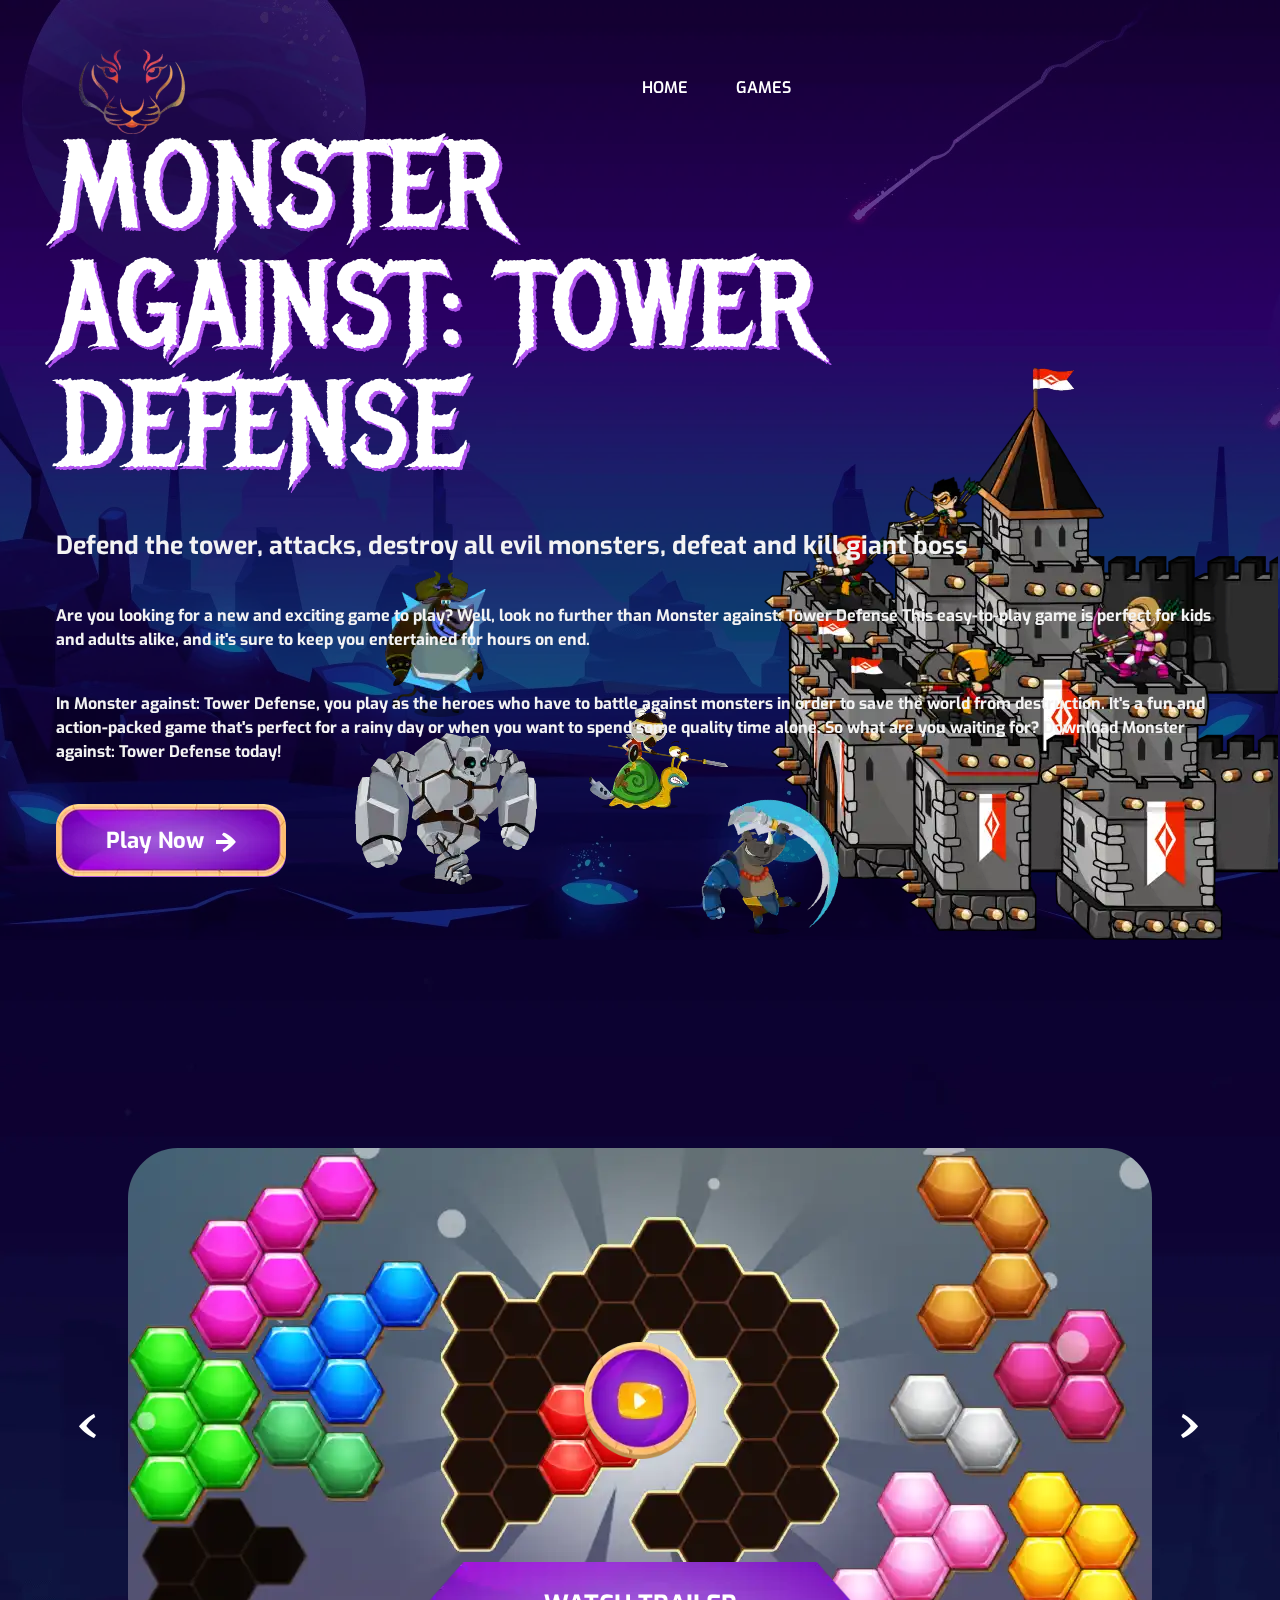
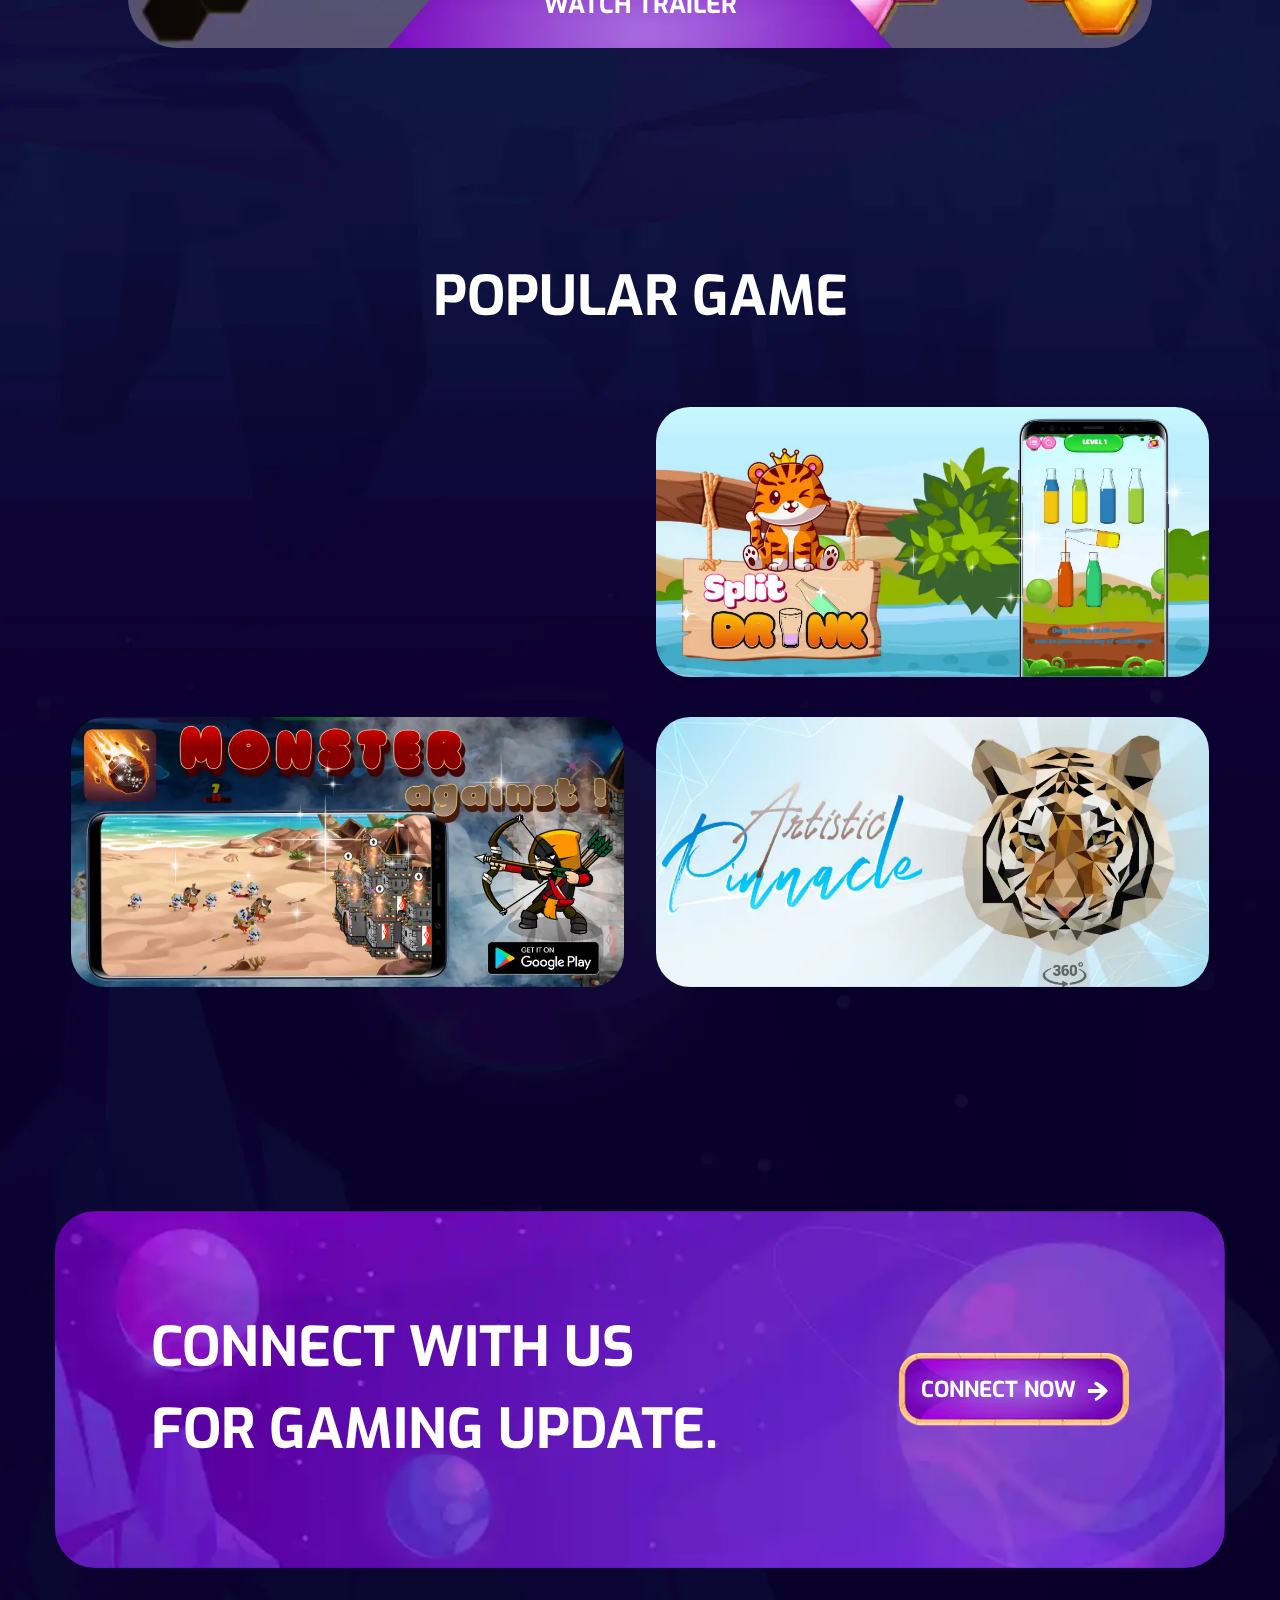
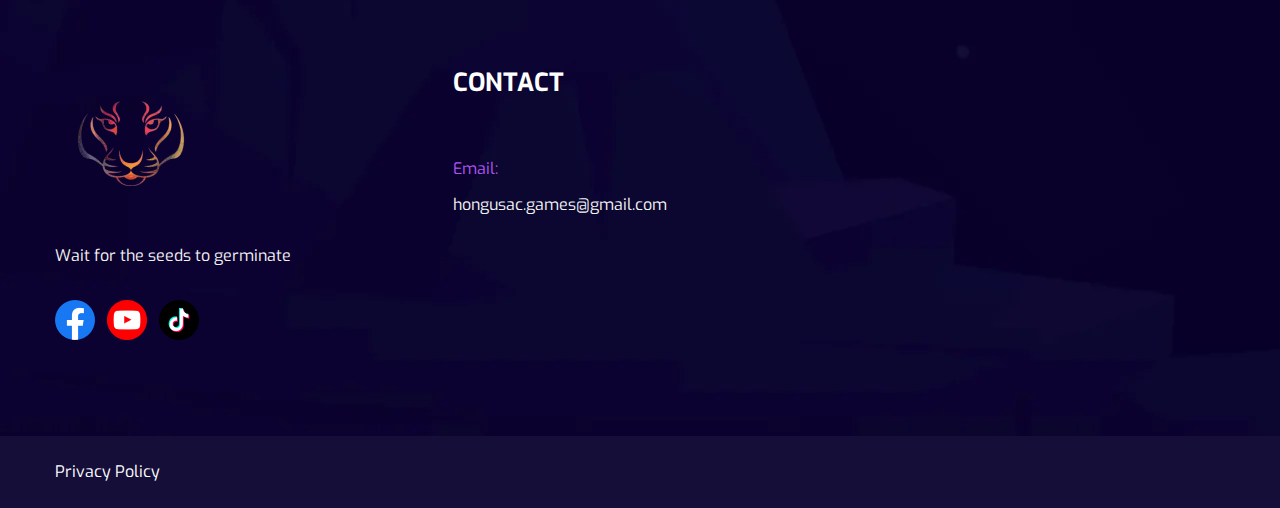
==== commit bc0d15ae: "release" ====
--- a/index.html
+++ b/index.html
@@ -1,7 +1,7 @@
-<!DOCTYPE html><html lang="en"><head><meta charset="utf-8"><meta http-equiv="x-ua-compatible" content="ie=edge"><meta name="viewport" content="width=device-width,initial-scale=1,shrink-to-fit=no"><meta name="generator" content="Gatsby 4.23.0"><meta data-react-helmet="true" name="description" content="HỔ NGŨ SẮC - Developer of puzzle, strategy, brain training and entertainment games"><meta data-react-helmet="true" name="image" content="https://hongusac.github.io/"><meta data-react-helmet="true" name="robots" content="index, follow, max-snippet:-1, max-video-preview:-1, max-image-preview:large"><meta data-react-helmet="true" property="og:locale" content="en"><meta data-react-helmet="true" property="og:type" content="website"><meta data-react-helmet="true" property="og:url" content=""><meta data-react-helmet="true" property="og:title" content="Home - HỔ NGŨ SẮC - developer of puzzle and strategy games"><meta data-react-helmet="true" property="og:description" content="HỔ NGŨ SẮC - Developer of puzzle, strategy, brain training and entertainment games"><meta data-react-helmet="true" property="og:image" content="https://hongusac.github.io/"><meta data-react-helmet="true" property="og:image:secure_url" content="https://hongusac.github.io/"><meta data-react-helmet="true" property="og:image:width" content="875px"><meta data-react-helmet="true" property="og:image:height" content="554px"><meta data-react-helmet="true" property="og:image:alt" content="Home - HỔ NGŨ SẮC - developer of puzzle and strategy games"><meta data-react-helmet="true" property="og:image:type" content="image/png"><meta data-react-helmet="true" name="twitter:card" content="summary_large_image"><meta data-react-helmet="true" name="twitter:creator" content="@ho-ngu-sac"><meta data-react-helmet="true" name="twitter:title" content="Home - HỔ NGŨ SẮC - developer of puzzle and strategy games"><meta data-react-helmet="true" name="twitter:description" content="HỔ NGŨ SẮC - Developer of puzzle, strategy, brain training and entertainment games"><meta data-react-helmet="true" name="twitter:image" content="https://hongusac.github.io/"><meta name="theme-color" content="#5E60E7"><style data-href="/styles.ed0ca2f88196ec05993d.css" data-identity="gatsby-global-css">@import url(https://fonts.googleapis.com/css2?family=Exo:wght@100;200;300;400;500;600;700;800;900&family=Metal+Mania&display=swap);:root{--swiper-theme-color:#007aff}.swiper{list-style:none;margin-left:auto;margin-right:auto;overflow:hidden;padding:0;position:relative;z-index:1}.swiper-vertical>.swiper-wrapper{flex-direction:column}.swiper-wrapper{box-sizing:content-box;display:flex;height:100%;position:relative;transition-property:transform;width:100%;z-index:1}.swiper-android .swiper-slide,.swiper-wrapper{transform:translateZ(0)}.swiper-pointer-events{touch-action:pan-y}.swiper-pointer-events.swiper-vertical{touch-action:pan-x}.swiper-slide{flex-shrink:0;height:100%;position:relative;transition-property:transform;width:100%}.swiper-slide-invisible-blank{visibility:hidden}.swiper-autoheight,.swiper-autoheight .swiper-slide{height:auto}.swiper-autoheight .swiper-wrapper{align-items:flex-start;transition-property:transform,height}.swiper-3d,.swiper-3d.swiper-css-mode .swiper-wrapper{perspective:1200px}.swiper-3d .swiper-cube-shadow,.swiper-3d .swiper-slide,.swiper-3d .swiper-slide-shadow,.swiper-3d .swiper-slide-shadow-bottom,.swiper-3d .swiper-slide-shadow-left,.swiper-3d .swiper-slide-shadow-right,.swiper-3d .swiper-slide-shadow-top,.swiper-3d .swiper-wrapper{transform-style:preserve-3d}.swiper-3d .swiper-slide-shadow,.swiper-3d .swiper-slide-shadow-bottom,.swiper-3d .swiper-slide-shadow-left,.swiper-3d .swiper-slide-shadow-right,.swiper-3d .swiper-slide-shadow-top{height:100%;left:0;pointer-events:none;position:absolute;top:0;width:100%;z-index:10}.swiper-3d .swiper-slide-shadow{background:rgba(0,0,0,.15)}.swiper-3d .swiper-slide-shadow-left{background-image:linear-gradient(270deg,rgba(0,0,0,.5),transparent)}.swiper-3d .swiper-slide-shadow-right{background-image:linear-gradient(90deg,rgba(0,0,0,.5),transparent)}.swiper-3d .swiper-slide-shadow-top{background-image:linear-gradient(0deg,rgba(0,0,0,.5),transparent)}.swiper-3d .swiper-slide-shadow-bottom{background-image:linear-gradient(180deg,rgba(0,0,0,.5),transparent)}.swiper-css-mode>.swiper-wrapper{-ms-overflow-style:none;overflow:auto;scrollbar-width:none}.swiper-css-mode>.swiper-wrapper::-webkit-scrollbar{display:none}.swiper-css-mode>.swiper-wrapper>.swiper-slide{scroll-snap-align:start start}.swiper-horizontal.swiper-css-mode>.swiper-wrapper{scroll-snap-type:x mandatory}.swiper-vertical.swiper-css-mode>.swiper-wrapper{scroll-snap-type:y mandatory}.swiper-centered>.swiper-wrapper:before{content:"";flex-shrink:0;order:9999}.swiper-centered.swiper-horizontal>.swiper-wrapper>.swiper-slide:first-child{margin-inline-start:var(--swiper-centered-offset-before)}.swiper-centered.swiper-horizontal>.swiper-wrapper:before{height:100%;min-height:1px;width:var(--swiper-centered-offset-after)}.swiper-centered.swiper-vertical>.swiper-wrapper>.swiper-slide:first-child{margin-block-start:var(--swiper-centered-offset-before)}.swiper-centered.swiper-vertical>.swiper-wrapper:before{height:var(--swiper-centered-offset-after);min-width:1px;width:100%}.swiper-centered>.swiper-wrapper>.swiper-slide{scroll-snap-align:center center}.rcorners2{border-radius:50px}.facebook-style{background-image:url([data-uri])}.youtube-style{background-image:url([data-uri])}.tiktok-style{background-image:url([data-uri])}.google-play-style{background-image:url([data-uri])}.amazon-style,.google-play-style{background-position:50%;background-repeat:no-repeat}.amazon-style{background-image:url([data-uri])}/*! modern-normalize v1.1.0 | MIT License | https://github.com/sindresorhus/modern-normalize */html{-webkit-text-size-adjust:100%;line-height:1.15;-moz-tab-size:4;-o-tab-size:4;tab-size:4}body{font-family:system-ui,-apple-system,Segoe UI,Roboto,Helvetica,Arial,sans-serif,Apple Color Emoji,Segoe UI Emoji;margin:0}strong{font-weight:bolder}code{font-family:ui-monospace,SFMono-Regular,Consolas,Liberation Mono,Menlo,monospace;font-size:1em}small{font-size:80%}button,input,select{font-family:inherit;font-size:100%;line-height:1.15;margin:0}button,select{text-transform:none}[type=button],[type=reset],[type=submit],button{-webkit-appearance:button}blockquote,h1,h2,h3,h4,p{margin:0}button{background-color:transparent;background-image:none}ul{list-style:none;margin:0;padding:0}html{font-family:ui-sans-serif,system-ui,-apple-system,BlinkMacSystemFont,Segoe UI,Roboto,Helvetica Neue,Arial,Noto Sans,sans-serif,Apple Color Emoji,Segoe UI Emoji,Segoe UI Symbol,Noto Color Emoji;line-height:1.5}body{font-family:inherit;line-height:inherit}*,:after,:before{border:0 solid;box-sizing:border-box}input::-moz-placeholder{color:#9ca3af;opacity:1}input:-ms-input-placeholder{color:#9ca3af;opacity:1}input::placeholder{color:#9ca3af;opacity:1}button{cursor:pointer}h1,h2,h3,h4{font-size:inherit;font-weight:inherit}a{color:inherit;text-decoration:inherit}button,input,select{color:inherit;line-height:inherit;padding:0}code{font-family:ui-monospace,SFMono-Regular,Menlo,Monaco,Consolas,Liberation Mono,Courier New,monospace}[hidden]{display:none}*,:after,:before{--tw-border-opacity:1;border-color:rgba(229,231,235,var(--tw-border-opacity))}body{font-family:Exo,sans-serif}.wrapper{color:rgba(255,255,255,var(--tw-text-opacity))}.wrapper,select{--tw-text-opacity:1}select{color:rgba(0,0,0,var(--tw-text-opacity))}a{transition-duration:.15s;transition-property:all;transition-timing-function:cubic-bezier(.4,0,.2,1)}p{margin-bottom:1rem}p:last-child{margin-bottom:0}p{--tw-text-opacity:1;color:rgba(243,243,243,var(--tw-text-opacity))}h1{font-family:Metal Mania,cursive;font-size:2.5rem}@media (min-width:640px){h1{font-size:3.75rem;line-height:1}}@media (min-width:768px){h1{font-size:3.75rem;line-height:1}}@media (min-width:1024px){h1{font-size:5rem;line-height:1}}@media (min-width:1280px){h1{font-size:7.5rem;line-height:1}}h2{font-size:1.75rem}@media (min-width:640px){h2{font-size:2rem}}@media (min-width:768px){h2{font-size:2.5rem}}@media (min-width:1280px){h2{font-size:3.438rem}}h3{font-size:1rem}@media (min-width:768px){h3{font-size:1.563rem}}h4{font-size:1.125rem}.container{margin-left:auto;margin-right:auto;padding-left:15px;padding-right:15px;width:100%}@media (min-width:100%){.container{max-width:100%}}@media (min-width:768px){.container{max-width:768px}}@media (min-width:992px){.container{max-width:992px;padding-left:15px;padding-right:15px}}@media (min-width:1200px){.container{max-width:1200px;padding-left:15px;padding-right:15px}}.invisible{visibility:hidden}.group:hover .group-hover\:visible{visibility:visible}.fixed{position:fixed}.absolute{position:absolute}.relative{position:relative}.sticky{position:-webkit-sticky;position:sticky}.after\:absolute:after,.before\:absolute:before{position:absolute}.inset-0{bottom:0;left:0;right:0;top:0}.inset-x-1\/2{left:50%;right:50%}.top-0{top:0}.top-1\/2,.top-2\/4{top:50%}.right-0{right:0}.right-0\.5{right:.125rem}.-right-8{right:-2rem}.bottom-0{bottom:0}.left-0{left:0}.left-8{left:2rem}.left-auto{left:auto}.left-1\/2{left:50%}.before\:top-1\/2:before{top:50%}.before\:left-1\/2:before{left:50%}.after\:top-1\/2:after{top:50%}.after\:left-1\/2:after{left:50%}.z-0{z-index:0}.z-10{z-index:10}.z-20{z-index:20}.z-30{z-index:30}.z-40{z-index:40}.z-50{z-index:50}.before\:z-10:before{z-index:10}.before\:z-n1:before{z-index:-1}.after\:z-0:after{z-index:0}.after\:z-10:after{z-index:10}.mx-3{margin-left:.75rem;margin-right:.75rem}.mx-auto{margin-left:auto;margin-right:auto}.mx-1\.5{margin-left:.375rem;margin-right:.375rem}.-mx-3{margin-left:-.75rem;margin-right:-.75rem}.my-10{margin-bottom:2.5rem;margin-top:2.5rem}.mt-2{margin-top:.5rem}.mt-4{margin-top:1rem}.mt-6{margin-top:1.5rem}.mt-7{margin-top:1.75rem}.mt-8{margin-top:2rem}.mt-10{margin-top:2.5rem}.mt-12{margin-top:3rem}.mt-14{margin-top:3.5rem}.mt-15{margin-top:3.75rem}.mt-16{margin-top:4rem}.-mt-8{margin-top:-2rem}.mr-3{margin-right:.75rem}.mb-2{margin-bottom:.5rem}.mb-3{margin-bottom:.75rem}.mb-4{margin-bottom:1rem}.mb-5{margin-bottom:1.25rem}.mb-6{margin-bottom:1.5rem}.mb-8{margin-bottom:2rem}.mb-9{margin-bottom:2.25rem}.mb-10{margin-bottom:2.5rem}.mb-15{margin-bottom:3.75rem}.mb-16{margin-bottom:4rem}.mb-28{margin-bottom:7rem}.mb-80{margin-bottom:5rem}.ml-3{margin-left:.75rem}.ml-8{margin-left:2rem}.ml-auto{margin-left:auto}.group:hover .group-hover\:mt-4{margin-top:1rem}.group:hover .group-hover\:ml-5,.hover\:ml-5:hover{margin-left:1.25rem}.last\:mr-0:last-child{margin-right:0}.last\:mb-0:last-child{margin-bottom:0}.block{display:block}.inline-block{display:inline-block}.flex{display:flex}.inline-flex{display:inline-flex}.grid{display:grid}.hidden{display:none}.h-10{height:2.5rem}.h-12{height:3rem}.h-14{height:3.5rem}.h-15{height:3.75rem}.h-16{height:4rem}.h-28{height:7rem}.h-73{height:4.563rem}.h-260{height:16.25rem}.h-540{height:33.75rem}.h-0\.5{height:.125rem}.h-full{height:100%}.before\:h-11:before{height:2.75rem}.after\:h-full:after,.before\:h-full:before{height:100%}.w-6{width:1.5rem}.w-8{width:2rem}.w-10{width:2.5rem}.w-14{width:3.5rem}.w-28{width:7rem}.w-32{width:8rem}.w-64{width:16rem}.w-73{width:4.563rem}.w-96{width:24rem}.w-230{width:14.375rem}.w-310{width:19.375rem}.w-auto{width:auto}.w-full{width:100%}.before\:w-23\.5:before{width:5.875rem}.after\:w-full:after,.before\:w-full:before{width:100%}.max-w-xl{max-width:36rem}.max-w-3xl{max-width:48rem}.flex-1{flex:1 1 0%}.flex-shrink-0{flex-shrink:0}.after\:transform:after,.before\:transform:before,.transform{--tw-translate-x:0;--tw-translate-y:0;--tw-rotate:0;--tw-skew-x:0;--tw-skew-y:0;--tw-scale-x:1;--tw-scale-y:1;transform:translateX(var(--tw-translate-x)) translateY(var(--tw-translate-y)) rotate(var(--tw-rotate)) skewX(var(--tw-skew-x)) skewY(var(--tw-skew-y)) scaleX(var(--tw-scale-x)) scaleY(var(--tw-scale-y))}.-translate-x-1\/2,.-translate-x-2\/4{--tw-translate-x:-50%}.-translate-x-full{--tw-translate-x:-100%}.-translate-y-1\/2{--tw-translate-y:-50%}.before\:-translate-x-2\/4:before{--tw-translate-x:-50%}.before\:-translate-y-2\/4:before{--tw-translate-y:-50%}.after\:-translate-x-2\/4:after{--tw-translate-x:-50%}.after\:-translate-y-2\/4:after{--tw-translate-y:-50%}@-webkit-keyframes spin{to{transform:rotate(1turn)}}@keyframes spin{to{transform:rotate(1turn)}}@-webkit-keyframes ping{75%,to{opacity:0;transform:scale(2)}}@keyframes ping{75%,to{opacity:0;transform:scale(2)}}@-webkit-keyframes pulse{50%{opacity:.5}}@keyframes pulse{50%{opacity:.5}}@-webkit-keyframes bounce{0%,to{-webkit-animation-timing-function:cubic-bezier(.8,0,1,1);animation-timing-function:cubic-bezier(.8,0,1,1);transform:translateY(-25%)}50%{-webkit-animation-timing-function:cubic-bezier(0,0,.2,1);animation-timing-function:cubic-bezier(0,0,.2,1);transform:none}}@keyframes bounce{0%,to{-webkit-animation-timing-function:cubic-bezier(.8,0,1,1);animation-timing-function:cubic-bezier(.8,0,1,1);transform:translateY(-25%)}50%{-webkit-animation-timing-function:cubic-bezier(0,0,.2,1);animation-timing-function:cubic-bezier(0,0,.2,1);transform:none}}.animate-ping{-webkit-animation:ping 1s cubic-bezier(0,0,.2,1) infinite;animation:ping 1s cubic-bezier(0,0,.2,1) infinite}.cursor-pointer{cursor:pointer}.grid-cols-1{grid-template-columns:repeat(1,minmax(0,1fr))}.grid-cols-3{grid-template-columns:repeat(3,minmax(0,1fr))}.flex-col{flex-direction:column}.flex-wrap{flex-wrap:wrap}.items-center{align-items:center}.justify-end{justify-content:flex-end}.justify-center{justify-content:center}.justify-between{justify-content:space-between}.gap-2{gap:.5rem}.gap-4{gap:1rem}.gap-8{gap:2rem}.space-y-1\.5>:not([hidden])~:not([hidden]){--tw-space-y-reverse:0;margin-bottom:calc(.375rem*var(--tw-space-y-reverse));margin-top:calc(.375rem*(1 - var(--tw-space-y-reverse)))}.overflow-y-auto{overflow-y:auto}.overflow-x-hidden{overflow-x:hidden}.rounded-20{border-radius:20px}.rounded-22{border-radius:22px}.rounded{border-radius:.25rem}.rounded-lg{border-radius:.5rem}.rounded-2xl{border-radius:1rem}.rounded-full{border-radius:9999px}.rounded-4xl{border-radius:2.125rem}.after\:rounded-5xl:after,.before\:rounded-5xl:before,.rounded-5xl{border-radius:2.5rem}.border-2{border-width:2px}.border-4{border-width:4px}.border{border-width:1px}.after\:border-4:after{border-width:4px}.last\:border-0:last-child{border-width:0}.border-b{border-bottom-width:1px}.border-solid{border-style:solid}.border-gray-100{--tw-border-opacity:1;border-color:rgba(247,250,252,var(--tw-border-opacity))}.border-secondary-80{--tw-border-opacity:1;border-color:rgba(66,58,95,var(--tw-border-opacity))}.border-secondary-90{border-color:rgba(40,30,77,var(--tw-border-opacity))}.border-opacity-100,.border-secondary-90{--tw-border-opacity:1}.after\:border-opacity-50:after{--tw-border-opacity:0.5}.bg-transparent{background-color:transparent}.bg-black{--tw-bg-opacity:1;background-color:rgba(0,0,0,var(--tw-bg-opacity))}.bg-white{--tw-bg-opacity:1;background-color:rgba(255,255,255,var(--tw-bg-opacity))}.bg-purple-100{--tw-bg-opacity:1;background-color:rgba(237,233,254,var(--tw-bg-opacity))}.bg-primary{--tw-bg-opacity:1;background-color:rgba(177,84,240,var(--tw-bg-opacity))}.bg-secondary-60{--tw-bg-opacity:1;background-color:rgba(22,7,58,var(--tw-bg-opacity))}.bg-secondary-70{--tw-bg-opacity:1;background-color:rgba(20,14,56,var(--tw-bg-opacity))}.before\:bg-secondary-100:before,.bg-secondary-100{--tw-bg-opacity:1;background-color:rgba(9,0,42,var(--tw-bg-opacity))}.bg-cover{background-size:cover}.bg-bottom{background-position:bottom}.bg-center{background-position:50%}.bg-no-repeat{background-repeat:no-repeat}.p-1{padding:.25rem}.p-3{padding:.75rem}.p-4{padding:1rem}.px-3{padding-left:.75rem;padding-right:.75rem}.px-4{padding-left:1rem;padding-right:1rem}.px-5{padding-left:1.25rem;padding-right:1.25rem}.px-6{padding-left:1.5rem;padding-right:1.5rem}.px-8{padding-left:2rem;padding-right:2rem}.px-9{padding-left:2.25rem;padding-right:2.25rem}.px-12{padding-left:3rem;padding-right:3rem}.py-1{padding-bottom:.25rem;padding-top:.25rem}.py-3{padding-bottom:.75rem;padding-top:.75rem}.py-5{padding-bottom:1.25rem;padding-top:1.25rem}.py-6{padding-bottom:1.5rem;padding-top:1.5rem}.py-7{padding-bottom:1.75rem;padding-top:1.75rem}.py-8{padding-bottom:2rem;padding-top:2rem}.py-9{padding-bottom:2.25rem;padding-top:2.25rem}.py-15{padding-bottom:3.75rem;padding-top:3.75rem}.py-16{padding-bottom:4rem;padding-top:4rem}.pt-4{padding-top:1rem}.pt-16{padding-top:4rem}.pt-24{padding-top:6rem}.pt-260{padding-top:16.25rem}.pb-3{padding-bottom:.75rem}.pb-4{padding-bottom:1rem}.pb-16{padding-bottom:4rem}.pb-24{padding-bottom:6rem}.text-center{text-align:center}.align-middle{vertical-align:middle}.font-exo{font-family:Exo,sans-serif}.text-xs{font-size:.75rem}.text-sm{font-size:.875rem}.text-base{font-size:1rem}.text-lg{font-size:3.438rem}.text-xl{font-size:2.5rem}.text-3xl{font-size:5rem;line-height:1}.text-18base{font-size:1.125rem}.text-22base{font-size:1.375rem}.text-35base{font-size:2.188rem}.font-medium{font-weight:500}.font-semibold{font-weight:600}.font-bold{font-weight:700}.uppercase{text-transform:uppercase}.italic{font-style:italic}.leading-3{line-height:.75rem}.leading-7{line-height:1.75rem}.leading-8{line-height:2rem}.leading-10{line-height:2.5rem}.leading-11{line-height:3rem}.leading-73{line-height:4.563rem}.leading-none{line-height:1}.text-black{--tw-text-opacity:1;color:rgba(0,0,0,var(--tw-text-opacity))}.text-white{--tw-text-opacity:1;color:rgba(255,255,255,var(--tw-text-opacity))}.text-primary{--tw-text-opacity:1;color:rgba(177,84,240,var(--tw-text-opacity))}.text-yollow-90{--tw-text-opacity:1;color:rgba(231,126,0,var(--tw-text-opacity))}.hover\:text-primary:hover{--tw-text-opacity:1;color:rgba(177,84,240,var(--tw-text-opacity))}.opacity-0{opacity:0}.opacity-50{opacity:.5}.opacity-90{opacity:.9}.group:hover .group-hover\:opacity-100{opacity:1}.hover\:opacity-80:hover{opacity:.8}.after\:opacity-0:after,.before\:opacity-0:before{opacity:0}.hover\:before\:opacity-70:hover:before{opacity:.7}.hover\:before\:opacity-100:hover:before{opacity:1}.hover\:after\:opacity-70:hover:after{opacity:.7}*,:after,:before{--tw-shadow:0 0 #0000}.focus\:outline-none:focus{outline:2px solid transparent;outline-offset:2px}*,:after,:before{--tw-ring-inset:var(--tw-empty, );/*!*//*!*/--tw-ring-offset-width:0px;--tw-ring-offset-color:#fff;--tw-ring-color:rgba(59,130,246,.5);--tw-ring-offset-shadow:0 0 #0000;--tw-ring-shadow:0 0 #0000}.before\:transition-all:before,.transition-all{transition-duration:.15s;transition-property:all;transition-timing-function:cubic-bezier(.4,0,.2,1)}.after\:transition:after{transition-duration:.15s;transition-property:background-color,border-color,color,fill,stroke,opacity,box-shadow,transform,filter,-webkit-backdrop-filter;transition-property:background-color,border-color,color,fill,stroke,opacity,box-shadow,transform,filter,backdrop-filter;transition-property:background-color,border-color,color,fill,stroke,opacity,box-shadow,transform,filter,backdrop-filter,-webkit-backdrop-filter;transition-timing-function:cubic-bezier(.4,0,.2,1)}.duration-500{transition-duration:.5s}.content-after:after{content:attr(tw-content-after)}.before\:empty-content:before{content:""}.text-shadow{text-shadow:3px 3px 0 #b154f0}.mobile-menu-open{opacity:1;visibility:visible}.mobile-menu-open .OffCanvasContent{opacity:.7;visibility:visible}.mobile-menu-open .site-mobile-menu{--tw-translate-x:0px}.breadcrumb__title{font-family:Metal Mania,cursive;font-size:2rem;text-shadow:3px 3px 0 #b154f0;text-transform:uppercase}@media (min-width:768px){.breadcrumb__title{font-size:3.75rem;line-height:1}}.breadcrumb__list{margin-top:1.25rem}.breadcrumb__separator{padding-left:.5rem;padding-right:.5rem}.breadcrumb__list__item{display:inline-block;font-weight:700;text-transform:uppercase}.breadcrumb__link__active,.breadcrumb__list__item:hover{--tw-text-opacity:1;color:rgba(177,84,240,var(--tw-text-opacity))}.breadcrumb__link__active{pointer-events:none}.align-middle{vertical-align:middle!important}.center{display:block;margin-left:auto;margin-right:auto;text-align:center;width:60%}@media (min-width:640px){.sm\:col-span-6{grid-column:span 6/span 6}.sm\:mb-10{margin-bottom:2.5rem}.sm\:h-15{height:3.75rem}.sm\:w-40{width:10rem}.sm\:w-64{width:16rem}.sm\:w-96{width:24rem}.sm\:grid-cols-2{grid-template-columns:repeat(2,minmax(0,1fr))}.sm\:grid-cols-12{grid-template-columns:repeat(12,minmax(0,1fr))}.sm\:text-sm{font-size:.875rem}.sm\:leading-12{line-height:3.75rem}}@media (min-width:768px){.md\:mt-28{margin-top:7rem}.md\:h-24{height:6rem}.md\:h-650{height:40.625rem}.md\:h-auto{height:auto}.md\:w-24{width:6rem}.md\:w-650{width:40.625rem}.md\:w-1\/2{width:50%}.md\:grid-cols-3{grid-template-columns:repeat(3,minmax(0,1fr))}.md\:flex-row{flex-direction:row}.md\:justify-between{justify-content:space-between}.md\:gap-6{gap:1.5rem}.md\:px-24{padding-left:6rem;padding-right:6rem}.md\:py-24{padding-bottom:6rem;padding-top:6rem}.md\:py-28{padding-bottom:7rem;padding-top:7rem}.md\:pt-24{padding-top:6rem}.md\:pb-24{padding-bottom:6rem}.md\:pb-28{padding-bottom:7rem}.md\:text-left{text-align:left}.md\:text-22base{font-size:1.375rem}}@media (min-width:1024px){.lg\:col-span-2{grid-column:span 2/span 2}.lg\:col-span-3{grid-column:span 3/span 3}.lg\:col-span-4{grid-column:span 4/span 4}.lg\:mt-0{margin-top:0}.lg\:mt-8{margin-top:2rem}.lg\:mr-12{margin-right:3rem}.lg\:mb-0{margin-bottom:0}.lg\:mb-14{margin-bottom:3.5rem}.lg\:flex{display:flex}.lg\:hidden{display:none}.lg\:h-28{height:7rem}.lg\:h-55{height:3.438rem}.lg\:h-780{height:48.75rem}.lg\:w-28{width:7rem}.lg\:w-52{width:13rem}.lg\:w-68{width:4.25rem}.lg\:w-auto{width:auto}.lg\:w-1\/2{width:50%}.lg\:w-1\/3{width:33.333333%}.lg\:max-w-sm{max-width:24rem}.lg\:flex-row{flex-direction:row}.lg\:items-center{align-items:center}.lg\:justify-between{justify-content:space-between}.lg\:gap-6{gap:1.5rem}.lg\:space-x-12>:not([hidden])~:not([hidden]){--tw-space-x-reverse:0;margin-left:calc(3rem*(1 - var(--tw-space-x-reverse)));margin-right:calc(3rem*var(--tw-space-x-reverse))}.lg\:px-8{padding-left:2rem;padding-right:2rem}.lg\:py-16{padding-bottom:4rem;padding-top:4rem}.lg\:pt-36{padding-top:9rem}.lg\:text-left{text-align:left}.lg\:text-md{font-size:1.563rem}.lg\:text-28base{font-size:1.75rem}.lg\:text-35base{font-size:2.188rem}}@media (min-width:1280px){.xl\:h-940{height:58.75rem}.xl\:w-auto{width:auto}.xl\:grid-cols-4{grid-template-columns:repeat(4,minmax(0,1fr))}}/*! 
-* @package IcoFont 
-* @version 1.0.1 
-* @author IcoFont https://icofont.com 
-* @copyright Copyright (c) 2015 - 2018 IcoFont 
-* @license - https://icofont.com/license/
-*/@font-face{font-display:swap;font-family:IcoFont;font-style:Regular;font-weight:400;src:url(/fonts/icofont.woff2) format("woff2"),url(/fonts/icofont.woff) format("woff")}[class*=" icofont-"],[class^=icofont-]{speak:none;word-wrap:normal;-webkit-font-feature-settings:"liga";-webkit-font-smoothing:antialiased;direction:ltr;font-family:IcoFont!important;font-style:normal;font-variant:normal;font-weight:400;line-height:1;text-transform:none;white-space:nowrap}.icofont-angry-monster:before{content:"\e800"}.icofont-bathtub:before{content:"\e801"}.icofont-bird-wings:before{content:"\e802"}.icofont-bow:before{content:"\e803"}.icofont-castle:before{content:"\e804"}.icofont-circuit:before{content:"\e805"}.icofont-crown-king:before{content:"\e806"}.icofont-crown-queen:before{content:"\e807"}.icofont-dart:before{content:"\e808"}.icofont-disability-race:before{content:"\e809"}.icofont-diving-goggle:before{content:"\e80a"}.icofont-eye-open:before{content:"\e80b"}.icofont-flora-flower:before{content:"\e80c"}.icofont-flora:before{content:"\e80d"}.icofont-gift-box:before{content:"\e80e"}.icofont-halloween-pumpkin:before{content:"\e80f"}.icofont-hand-power:before{content:"\e810"}.icofont-hand-thunder:before{content:"\e811"}.icofont-king-monster:before{content:"\e812"}.icofont-love:before{content:"\e813"}.icofont-magician-hat:before{content:"\e814"}.icofont-native-american:before{content:"\e815"}.icofont-owl-look:before{content:"\e816"}.icofont-phoenix:before{content:"\e817"}.icofont-robot-face:before{content:"\e818"}.icofont-sand-clock:before{content:"\e819"}.icofont-shield-alt:before{content:"\e81a"}.icofont-ship-wheel:before{content:"\e81b"}.icofont-skull-danger:before{content:"\e81c"}.icofont-skull-face:before{content:"\e81d"}.icofont-snowmobile:before{content:"\e81e"}.icofont-space-shuttle:before{content:"\e81f"}.icofont-star-shape:before{content:"\e820"}.icofont-swirl:before{content:"\e821"}.icofont-tattoo-wing:before{content:"\e822"}.icofont-throne:before{content:"\e823"}.icofont-tree-alt:before{content:"\e824"}.icofont-triangle:before{content:"\e825"}.icofont-unity-hand:before{content:"\e826"}.icofont-weed:before{content:"\e827"}.icofont-woman-bird:before{content:"\e828"}.icofont-bat:before{content:"\e829"}.icofont-bear-face:before{content:"\e82a"}.icofont-bear-tracks:before{content:"\e82b"}.icofont-bear:before{content:"\e82c"}.icofont-bird-alt:before{content:"\e82d"}.icofont-bird-flying:before{content:"\e82e"}.icofont-bird:before{content:"\e82f"}.icofont-birds:before{content:"\e830"}.icofont-bone:before{content:"\e831"}.icofont-bull:before{content:"\e832"}.icofont-butterfly-alt:before{content:"\e833"}.icofont-butterfly:before{content:"\e834"}.icofont-camel-alt:before{content:"\e835"}.icofont-camel-head:before{content:"\e836"}.icofont-camel:before{content:"\e837"}.icofont-cat-alt-1:before{content:"\e838"}.icofont-cat-alt-2:before{content:"\e839"}.icofont-cat-alt-3:before{content:"\e83a"}.icofont-cat-dog:before{content:"\e83b"}.icofont-cat-face:before{content:"\e83c"}.icofont-cat:before{content:"\e83d"}.icofont-cow-head:before{content:"\e83e"}.icofont-cow:before{content:"\e83f"}.icofont-crab:before{content:"\e840"}.icofont-crocodile:before{content:"\e841"}.icofont-deer-head:before{content:"\e842"}.icofont-dog-alt:before{content:"\e843"}.icofont-dog-barking:before{content:"\e844"}.icofont-dog:before{content:"\e845"}.icofont-dolphin:before{content:"\e846"}.icofont-duck-tracks:before{content:"\e847"}.icofont-eagle-head:before{content:"\e848"}.icofont-eaten-fish:before{content:"\e849"}.icofont-elephant-alt:before{content:"\e84a"}.icofont-elephant-head-alt:before{content:"\e84b"}.icofont-elephant-head:before{content:"\e84c"}.icofont-elephant:before{content:"\e84d"}.icofont-elk:before{content:"\e84e"}.icofont-fish-1:before{content:"\e84f"}.icofont-fish-2:before{content:"\e850"}.icofont-fish-3:before{content:"\e851"}.icofont-fish-4:before{content:"\e852"}.icofont-fish-5:before{content:"\e853"}.icofont-fish:before{content:"\e854"}.icofont-fox-alt:before{content:"\e855"}.icofont-fox:before{content:"\e856"}.icofont-frog-tracks:before{content:"\e857"}.icofont-frog:before{content:"\e858"}.icofont-froggy:before{content:"\e859"}.icofont-giraffe-head-1:before{content:"\e85a"}.icofont-giraffe-head-2:before{content:"\e85b"}.icofont-giraffe-head:before{content:"\e85c"}.icofont-giraffe:before{content:"\e85d"}.icofont-goat-head:before{content:"\e85e"}.icofont-gorilla:before{content:"\e85f"}.icofont-hen-tracks:before{content:"\e860"}.icofont-horse-head-1:before{content:"\e861"}.icofont-horse-head-2:before{content:"\e862"}.icofont-horse-head:before{content:"\e863"}.icofont-horse-tracks:before{content:"\e864"}.icofont-jellyfish:before{content:"\e865"}.icofont-kangaroo:before{content:"\e866"}.icofont-lemur:before{content:"\e867"}.icofont-lion-head-1:before{content:"\e868"}.icofont-lion-head-2:before{content:"\e869"}.icofont-lion-head:before{content:"\e86a"}.icofont-lion:before{content:"\e86b"}.icofont-monkey-2:before{content:"\e86c"}.icofont-monkey-3:before{content:"\e86d"}.icofont-monkey-face:before{content:"\e86e"}.icofont-monkey:before{content:"\e86f"}.icofont-octopus-alt:before{content:"\e870"}.icofont-octopus:before{content:"\e871"}.icofont-owl:before{content:"\e872"}.icofont-panda-face:before{content:"\e873"}.icofont-panda:before{content:"\e874"}.icofont-panther:before{content:"\e875"}.icofont-parrot-lip:before{content:"\e876"}.icofont-parrot:before{content:"\e877"}.icofont-paw:before{content:"\e878"}.icofont-pelican:before{content:"\e879"}.icofont-penguin:before{content:"\e87a"}.icofont-pig-face:before{content:"\e87b"}.icofont-pig:before{content:"\e87c"}.icofont-pigeon-1:before{content:"\e87d"}.icofont-pigeon-2:before{content:"\e87e"}.icofont-pigeon:before{content:"\e87f"}.icofont-rabbit:before{content:"\e880"}.icofont-rat:before{content:"\e881"}.icofont-rhino-head:before{content:"\e882"}.icofont-rhino:before{content:"\e883"}.icofont-rooster:before{content:"\e884"}.icofont-seahorse:before{content:"\e885"}.icofont-seal:before{content:"\e886"}.icofont-shrimp-alt:before{content:"\e887"}.icofont-shrimp:before{content:"\e888"}.icofont-snail-1:before{content:"\e889"}.icofont-snail-2:before{content:"\e88a"}.icofont-snail-3:before{content:"\e88b"}.icofont-snail:before{content:"\e88c"}.icofont-snake:before{content:"\e88d"}.icofont-squid:before{content:"\e88e"}.icofont-squirrel:before{content:"\e88f"}.icofont-tiger-face:before{content:"\e890"}.icofont-tiger:before{content:"\e891"}.icofont-turtle:before{content:"\e892"}.icofont-whale:before{content:"\e893"}.icofont-woodpecker:before{content:"\e894"}.icofont-zebra:before{content:"\e895"}.icofont-brand-acer:before{content:"\e896"}.icofont-brand-adidas:before{content:"\e897"}.icofont-brand-adobe:before{content:"\e898"}.icofont-brand-air-new-zealand:before{content:"\e899"}.icofont-brand-airbnb:before{content:"\e89a"}.icofont-brand-aircell:before{content:"\e89b"}.icofont-brand-airtel:before{content:"\e89c"}.icofont-brand-alcatel:before{content:"\e89d"}.icofont-brand-alibaba:before{content:"\e89e"}.icofont-brand-aliexpress:before{content:"\e89f"}.icofont-brand-alipay:before{content:"\e8a0"}.icofont-brand-amazon:before{content:"\e8a1"}.icofont-brand-amd:before{content:"\e8a2"}.icofont-brand-american-airlines:before{content:"\e8a3"}.icofont-brand-android-robot:before{content:"\e8a4"}.icofont-brand-android:before{content:"\e8a5"}.icofont-brand-aol:before{content:"\e8a6"}.icofont-brand-apple:before{content:"\e8a7"}.icofont-brand-appstore:before{content:"\e8a8"}.icofont-brand-asus:before{content:"\e8a9"}.icofont-brand-ati:before{content:"\e8aa"}.icofont-brand-att:before{content:"\e8ab"}.icofont-brand-audi:before{content:"\e8ac"}.icofont-brand-axiata:before{content:"\e8ad"}.icofont-brand-bada:before{content:"\e8ae"}.icofont-brand-bbc:before{content:"\e8af"}.icofont-brand-bing:before{content:"\e8b0"}.icofont-brand-blackberry:before{content:"\e8b1"}.icofont-brand-bmw:before{content:"\e8b2"}.icofont-brand-box:before{content:"\e8b3"}.icofont-brand-burger-king:before{content:"\e8b4"}.icofont-brand-business-insider:before{content:"\e8b5"}.icofont-brand-buzzfeed:before{content:"\e8b6"}.icofont-brand-cannon:before{content:"\e8b7"}.icofont-brand-casio:before{content:"\e8b8"}.icofont-brand-china-mobile:before{content:"\e8b9"}.icofont-brand-china-telecom:before{content:"\e8ba"}.icofont-brand-china-unicom:before{content:"\e8bb"}.icofont-brand-cisco:before{content:"\e8bc"}.icofont-brand-citibank:before{content:"\e8bd"}.icofont-brand-cnet:before{content:"\e8be"}.icofont-brand-cnn:before{content:"\e8bf"}.icofont-brand-cocal-cola:before{content:"\e8c0"}.icofont-brand-compaq:before{content:"\e8c1"}.icofont-brand-debian:before{content:"\e8c2"}.icofont-brand-delicious:before{content:"\e8c3"}.icofont-brand-dell:before{content:"\e8c4"}.icofont-brand-designbump:before{content:"\e8c5"}.icofont-brand-designfloat:before{content:"\e8c6"}.icofont-brand-disney:before{content:"\e8c7"}.icofont-brand-dodge:before{content:"\e8c8"}.icofont-brand-dove:before{content:"\e8c9"}.icofont-brand-drupal:before{content:"\e8ca"}.icofont-brand-ebay:before{content:"\e8cb"}.icofont-brand-eleven:before{content:"\e8cc"}.icofont-brand-emirates:before{content:"\e8cd"}.icofont-brand-espn:before{content:"\e8ce"}.icofont-brand-etihad-airways:before{content:"\e8cf"}.icofont-brand-etisalat:before{content:"\e8d0"}.icofont-brand-etsy:before{content:"\e8d1"}.icofont-brand-fastrack:before{content:"\e8d2"}.icofont-brand-fedex:before{content:"\e8d3"}.icofont-brand-ferrari:before{content:"\e8d4"}.icofont-brand-fitbit:before{content:"\e8d5"}.icofont-brand-flikr:before{content:"\e8d6"}.icofont-brand-forbes:before{content:"\e8d7"}.icofont-brand-foursquare:before{content:"\e8d8"}.icofont-brand-foxconn:before{content:"\e8d9"}.icofont-brand-fujitsu:before{content:"\e8da"}.icofont-brand-general-electric:before{content:"\e8db"}.icofont-brand-gillette:before{content:"\e8dc"}.icofont-brand-gizmodo:before{content:"\e8dd"}.icofont-brand-gnome:before{content:"\e8de"}.icofont-brand-google:before{content:"\e8df"}.icofont-brand-gopro:before{content:"\e8e0"}.icofont-brand-gucci:before{content:"\e8e1"}.icofont-brand-hallmark:before{content:"\e8e2"}.icofont-brand-hi5:before{content:"\e8e3"}.icofont-brand-honda:before{content:"\e8e4"}.icofont-brand-hp:before{content:"\e8e5"}.icofont-brand-hsbc:before{content:"\e8e6"}.icofont-brand-htc:before{content:"\e8e7"}.icofont-brand-huawei:before{content:"\e8e8"}.icofont-brand-hulu:before{content:"\e8e9"}.icofont-brand-hyundai:before{content:"\e8ea"}.icofont-brand-ibm:before{content:"\e8eb"}.icofont-brand-icofont:before{content:"\e8ec"}.icofont-brand-icq:before{content:"\e8ed"}.icofont-brand-ikea:before{content:"\e8ee"}.icofont-brand-imdb:before{content:"\e8ef"}.icofont-brand-indiegogo:before{content:"\e8f0"}.icofont-brand-intel:before{content:"\e8f1"}.icofont-brand-ipair:before{content:"\e8f2"}.icofont-brand-jaguar:before{content:"\e8f3"}.icofont-brand-java:before{content:"\e8f4"}.icofont-brand-joomla:before{content:"\e8f5"}.icofont-brand-kickstarter:before{content:"\e8f6"}.icofont-brand-kik:before{content:"\e8f7"}.icofont-brand-lastfm:before{content:"\e8f8"}.icofont-brand-lego:before{content:"\e8f9"}.icofont-brand-lenovo:before{content:"\e8fa"}.icofont-brand-levis:before{content:"\e8fb"}.icofont-brand-lexus:before{content:"\e8fc"}.icofont-brand-lg:before{content:"\e8fd"}.icofont-brand-life-hacker:before{content:"\e8fe"}.icofont-brand-linux-mint:before{content:"\e8ff"}.icofont-brand-linux:before{content:"\e900"}.icofont-brand-lionix:before{content:"\e901"}.icofont-brand-loreal:before{content:"\e902"}.icofont-brand-louis-vuitton:before{content:"\e903"}.icofont-brand-mac-os:before{content:"\e904"}.icofont-brand-marvel-app:before{content:"\e905"}.icofont-brand-mashable:before{content:"\e906"}.icofont-brand-mazda:before{content:"\e907"}.icofont-brand-mcdonals:before{content:"\e908"}.icofont-brand-mercedes:before{content:"\e909"}.icofont-brand-micromax:before{content:"\e90a"}.icofont-brand-microsoft:before{content:"\e90b"}.icofont-brand-mobileme:before{content:"\e90c"}.icofont-brand-mobily:before{content:"\e90d"}.icofont-brand-motorola:before{content:"\e90e"}.icofont-brand-msi:before{content:"\e90f"}.icofont-brand-mts:before{content:"\e910"}.icofont-brand-myspace:before{content:"\e911"}.icofont-brand-mytv:before{content:"\e912"}.icofont-brand-nasa:before{content:"\e913"}.icofont-brand-natgeo:before{content:"\e914"}.icofont-brand-nbc:before{content:"\e915"}.icofont-brand-nescafe:before{content:"\e916"}.icofont-brand-nestle:before{content:"\e917"}.icofont-brand-netflix:before{content:"\e918"}.icofont-brand-nexus:before{content:"\e919"}.icofont-brand-nike:before{content:"\e91a"}.icofont-brand-nokia:before{content:"\e91b"}.icofont-brand-nvidia:before{content:"\e91c"}.icofont-brand-omega:before{content:"\e91d"}.icofont-brand-opensuse:before{content:"\e91e"}.icofont-brand-oracle:before{content:"\e91f"}.icofont-brand-panasonic:before{content:"\e920"}.icofont-brand-paypal:before{content:"\e921"}.icofont-brand-pepsi:before{content:"\e922"}.icofont-brand-philips:before{content:"\e923"}.icofont-brand-pizza-hut:before{content:"\e924"}.icofont-brand-playstation:before{content:"\e925"}.icofont-brand-puma:before{content:"\e926"}.icofont-brand-qatar-air:before{content:"\e927"}.icofont-brand-qvc:before{content:"\e928"}.icofont-brand-readernaut:before{content:"\e929"}.icofont-brand-redbull:before{content:"\e92a"}.icofont-brand-reebok:before{content:"\e92b"}.icofont-brand-reuters:before{content:"\e92c"}.icofont-brand-samsung:before{content:"\e92d"}.icofont-brand-sap:before{content:"\e92e"}.icofont-brand-saudia-airlines:before{content:"\e92f"}.icofont-brand-scribd:before{content:"\e930"}.icofont-brand-shell:before{content:"\e931"}.icofont-brand-siemens:before{content:"\e932"}.icofont-brand-sk-telecom:before{content:"\e933"}.icofont-brand-slideshare:before{content:"\e934"}.icofont-brand-smashing-magazine:before{content:"\e935"}.icofont-brand-snapchat:before{content:"\e936"}.icofont-brand-sony-ericsson:before{content:"\e937"}.icofont-brand-sony:before{content:"\e938"}.icofont-brand-soundcloud:before{content:"\e939"}.icofont-brand-sprint:before{content:"\e93a"}.icofont-brand-squidoo:before{content:"\e93b"}.icofont-brand-starbucks:before{content:"\e93c"}.icofont-brand-stc:before{content:"\e93d"}.icofont-brand-steam:before{content:"\e93e"}.icofont-brand-suzuki:before{content:"\e93f"}.icofont-brand-symbian:before{content:"\e940"}.icofont-brand-t-mobile:before{content:"\e941"}.icofont-brand-tango:before{content:"\e942"}.icofont-brand-target:before{content:"\e943"}.icofont-brand-tata-indicom:before{content:"\e944"}.icofont-brand-techcrunch:before{content:"\e945"}.icofont-brand-telenor:before{content:"\e946"}.icofont-brand-teliasonera:before{content:"\e947"}.icofont-brand-tesla:before{content:"\e948"}.icofont-brand-the-verge:before{content:"\e949"}.icofont-brand-thenextweb:before{content:"\e94a"}.icofont-brand-toshiba:before{content:"\e94b"}.icofont-brand-toyota:before{content:"\e94c"}.icofont-brand-tribenet:before{content:"\e94d"}.icofont-brand-ubuntu:before{content:"\e94e"}.icofont-brand-unilever:before{content:"\e94f"}.icofont-brand-vaio:before{content:"\e950"}.icofont-brand-verizon:before{content:"\e951"}.icofont-brand-viber:before{content:"\e952"}.icofont-brand-vodafone:before{content:"\e953"}.icofont-brand-volkswagen:before{content:"\e954"}.icofont-brand-walmart:before{content:"\e955"}.icofont-brand-warnerbros:before{content:"\e956"}.icofont-brand-whatsapp:before{content:"\e957"}.icofont-brand-wikipedia:before{content:"\e958"}.icofont-brand-windows:before{content:"\e959"}.icofont-brand-wire:before{content:"\e95a"}.icofont-brand-wordpress:before{content:"\e95b"}.icofont-brand-xiaomi:before{content:"\e95c"}.icofont-brand-yahoobuzz:before{content:"\e95d"}.icofont-brand-yamaha:before{content:"\e95e"}.icofont-brand-youtube:before{content:"\e95f"}.icofont-brand-zain:before{content:"\e960"}.icofont-bank-alt:before{content:"\e961"}.icofont-bank:before{content:"\e962"}.icofont-barcode:before{content:"\e963"}.icofont-bill-alt:before{content:"\e964"}.icofont-billboard:before{content:"\e965"}.icofont-briefcase-1:before{content:"\e966"}.icofont-briefcase-2:before{content:"\e967"}.icofont-businessman:before{content:"\e968"}.icofont-businesswoman:before{content:"\e969"}.icofont-chair:before{content:"\e96a"}.icofont-coins:before{content:"\e96b"}.icofont-company:before{content:"\e96c"}.icofont-contact-add:before{content:"\e96d"}.icofont-files-stack:before{content:"\e96e"}.icofont-handshake-deal:before{content:"\e96f"}.icofont-id-card:before{content:"\e970"}.icofont-meeting-add:before{content:"\e971"}.icofont-money-bag:before{content:"\e972"}.icofont-pie-chart:before{content:"\e973"}.icofont-presentation-alt:before{content:"\e974"}.icofont-presentation:before{content:"\e975"}.icofont-stamp:before{content:"\e976"}.icofont-stock-mobile:before{content:"\e977"}.icofont-chart-arrows-axis:before{content:"\e978"}.icofont-chart-bar-graph:before{content:"\e979"}.icofont-chart-flow-1:before{content:"\e97a"}.icofont-chart-flow-2:before{content:"\e97b"}.icofont-chart-flow:before{content:"\e97c"}.icofont-chart-growth:before{content:"\e97d"}.icofont-chart-histogram-alt:before{content:"\e97e"}.icofont-chart-histogram:before{content:"\e97f"}.icofont-chart-line-alt:before{content:"\e980"}.icofont-chart-line:before{content:"\e981"}.icofont-chart-pie-alt:before{content:"\e982"}.icofont-chart-pie:before{content:"\e983"}.icofont-chart-radar-graph:before{content:"\e984"}.icofont-architecture-alt:before{content:"\e985"}.icofont-architecture:before{content:"\e986"}.icofont-barricade:before{content:"\e987"}.icofont-bolt:before{content:"\e988"}.icofont-bricks:before{content:"\e989"}.icofont-building-alt:before{content:"\e98a"}.icofont-bull-dozer:before{content:"\e98b"}.icofont-calculations:before{content:"\e98c"}.icofont-cement-mix:before{content:"\e98d"}.icofont-cement-mixer:before{content:"\e98e"}.icofont-concrete-mixer:before{content:"\e98f"}.icofont-danger-zone:before{content:"\e990"}.icofont-drill:before{content:"\e991"}.icofont-eco-energy:before{content:"\e992"}.icofont-eco-environmen:before{content:"\e993"}.icofont-energy-air:before{content:"\e994"}.icofont-energy-oil:before{content:"\e995"}.icofont-energy-savings:before{content:"\e996"}.icofont-energy-solar:before{content:"\e997"}.icofont-energy-water:before{content:"\e998"}.icofont-engineer:before{content:"\e999"}.icofont-fire-extinguisher-alt:before{content:"\e99a"}.icofont-fire-extinguisher:before{content:"\e99b"}.icofont-fix-tools:before{content:"\e99c"}.icofont-fork-lift:before{content:"\e99d"}.icofont-glue-oil:before{content:"\e99e"}.icofont-hammer-alt:before{content:"\e99f"}.icofont-hammer:before{content:"\e9a0"}.icofont-help-robot:before{content:"\e9a1"}.icofont-industries-1:before{content:"\e9a2"}.icofont-industries-2:before{content:"\e9a3"}.icofont-industries-3:before{content:"\e9a4"}.icofont-industries-4:before{content:"\e9a5"}.icofont-industries-5:before{content:"\e9a6"}.icofont-industries:before{content:"\e9a7"}.icofont-labour:before{content:"\e9a8"}.icofont-mining:before{content:"\e9a9"}.icofont-paint-brush:before{content:"\e9aa"}.icofont-pollution:before{content:"\e9ab"}.icofont-power-zone:before{content:"\e9ac"}.icofont-radio-active:before{content:"\e9ad"}.icofont-recycle-alt:before{content:"\e9ae"}.icofont-recycling-man:before{content:"\e9af"}.icofont-safety-hat-light:before{content:"\e9b0"}.icofont-safety-hat:before{content:"\e9b1"}.icofont-saw:before{content:"\e9b2"}.icofont-screw-driver:before{content:"\e9b3"}.icofont-tools-1:before{content:"\e9b4"}.icofont-tools-bag:before{content:"\e9b5"}.icofont-tow-truck:before{content:"\e9b6"}.icofont-trolley:before{content:"\e9b7"}.icofont-trowel:before{content:"\e9b8"}.icofont-under-construction-alt:before{content:"\e9b9"}.icofont-under-construction:before{content:"\e9ba"}.icofont-vehicle-cement:before{content:"\e9bb"}.icofont-vehicle-crane:before{content:"\e9bc"}.icofont-vehicle-delivery-van:before{content:"\e9bd"}.icofont-vehicle-dozer:before{content:"\e9be"}.icofont-vehicle-excavator:before{content:"\e9bf"}.icofont-vehicle-trucktor:before{content:"\e9c0"}.icofont-vehicle-wrecking:before{content:"\e9c1"}.icofont-worker:before{content:"\e9c2"}.icofont-workers-group:before{content:"\e9c3"}.icofont-wrench:before{content:"\e9c4"}.icofont-afghani-false:before{content:"\e9c5"}.icofont-afghani-minus:before{content:"\e9c6"}.icofont-afghani-plus:before{content:"\e9c7"}.icofont-afghani-true:before{content:"\e9c8"}.icofont-afghani:before{content:"\e9c9"}.icofont-baht-false:before{content:"\e9ca"}.icofont-baht-minus:before{content:"\e9cb"}.icofont-baht-plus:before{content:"\e9cc"}.icofont-baht-true:before{content:"\e9cd"}.icofont-baht:before{content:"\e9ce"}.icofont-bitcoin-false:before{content:"\e9cf"}.icofont-bitcoin-minus:before{content:"\e9d0"}.icofont-bitcoin-plus:before{content:"\e9d1"}.icofont-bitcoin-true:before{content:"\e9d2"}.icofont-bitcoin:before{content:"\e9d3"}.icofont-dollar-flase:before{content:"\e9d4"}.icofont-dollar-minus:before{content:"\e9d5"}.icofont-dollar-plus:before{content:"\e9d6"}.icofont-dollar-true:before{content:"\e9d7"}.icofont-dollar:before{content:"\e9d8"}.icofont-dong-false:before{content:"\e9d9"}.icofont-dong-minus:before{content:"\e9da"}.icofont-dong-plus:before{content:"\e9db"}.icofont-dong-true:before{content:"\e9dc"}.icofont-dong:before{content:"\e9dd"}.icofont-euro-false:before{content:"\e9de"}.icofont-euro-minus:before{content:"\e9df"}.icofont-euro-plus:before{content:"\e9e0"}.icofont-euro-true:before{content:"\e9e1"}.icofont-euro:before{content:"\e9e2"}.icofont-frank-false:before{content:"\e9e3"}.icofont-frank-minus:before{content:"\e9e4"}.icofont-frank-plus:before{content:"\e9e5"}.icofont-frank-true:before{content:"\e9e6"}.icofont-frank:before{content:"\e9e7"}.icofont-hryvnia-false:before{content:"\e9e8"}.icofont-hryvnia-minus:before{content:"\e9e9"}.icofont-hryvnia-plus:before{content:"\e9ea"}.icofont-hryvnia-true:before{content:"\e9eb"}.icofont-hryvnia:before{content:"\e9ec"}.icofont-lira-false:before{content:"\e9ed"}.icofont-lira-minus:before{content:"\e9ee"}.icofont-lira-plus:before{content:"\e9ef"}.icofont-lira-true:before{content:"\e9f0"}.icofont-lira:before{content:"\e9f1"}.icofont-peseta-false:before{content:"\e9f2"}.icofont-peseta-minus:before{content:"\e9f3"}.icofont-peseta-plus:before{content:"\e9f4"}.icofont-peseta-true:before{content:"\e9f5"}.icofont-peseta:before{content:"\e9f6"}.icofont-peso-false:before{content:"\e9f7"}.icofont-peso-minus:before{content:"\e9f8"}.icofont-peso-plus:before{content:"\e9f9"}.icofont-peso-true:before{content:"\e9fa"}.icofont-peso:before{content:"\e9fb"}.icofont-pound-false:before{content:"\e9fc"}.icofont-pound-minus:before{content:"\e9fd"}.icofont-pound-plus:before{content:"\e9fe"}.icofont-pound-true:before{content:"\e9ff"}.icofont-pound:before{content:"\ea00"}.icofont-renminbi-false:before{content:"\ea01"}.icofont-renminbi-minus:before{content:"\ea02"}.icofont-renminbi-plus:before{content:"\ea03"}.icofont-renminbi-true:before{content:"\ea04"}.icofont-renminbi:before{content:"\ea05"}.icofont-riyal-false:before{content:"\ea06"}.icofont-riyal-minus:before{content:"\ea07"}.icofont-riyal-plus:before{content:"\ea08"}.icofont-riyal-true:before{content:"\ea09"}.icofont-riyal:before{content:"\ea0a"}.icofont-rouble-false:before{content:"\ea0b"}.icofont-rouble-minus:before{content:"\ea0c"}.icofont-rouble-plus:before{content:"\ea0d"}.icofont-rouble-true:before{content:"\ea0e"}.icofont-rouble:before{content:"\ea0f"}.icofont-rupee-false:before{content:"\ea10"}.icofont-rupee-minus:before{content:"\ea11"}.icofont-rupee-plus:before{content:"\ea12"}.icofont-rupee-true:before{content:"\ea13"}.icofont-rupee:before{content:"\ea14"}.icofont-taka-false:before{content:"\ea15"}.icofont-taka-minus:before{content:"\ea16"}.icofont-taka-plus:before{content:"\ea17"}.icofont-taka-true:before{content:"\ea18"}.icofont-taka:before{content:"\ea19"}.icofont-turkish-lira-false:before{content:"\ea1a"}.icofont-turkish-lira-minus:before{content:"\ea1b"}.icofont-turkish-lira-plus:before{content:"\ea1c"}.icofont-turkish-lira-true:before{content:"\ea1d"}.icofont-turkish-lira:before{content:"\ea1e"}.icofont-won-false:before{content:"\ea1f"}.icofont-won-minus:before{content:"\ea20"}.icofont-won-plus:before{content:"\ea21"}.icofont-won-true:before{content:"\ea22"}.icofont-won:before{content:"\ea23"}.icofont-yen-false:before{content:"\ea24"}.icofont-yen-minus:before{content:"\ea25"}.icofont-yen-plus:before{content:"\ea26"}.icofont-yen-true:before{content:"\ea27"}.icofont-yen:before{content:"\ea28"}.icofont-android-nexus:before{content:"\ea29"}.icofont-android-tablet:before{content:"\ea2a"}.icofont-apple-watch:before{content:"\ea2b"}.icofont-drawing-tablet:before{content:"\ea2c"}.icofont-earphone:before{content:"\ea2d"}.icofont-flash-drive:before{content:"\ea2e"}.icofont-game-console:before{content:"\ea2f"}.icofont-game-controller:before{content:"\ea30"}.icofont-game-pad:before{content:"\ea31"}.icofont-game:before{content:"\ea32"}.icofont-headphone-alt-1:before{content:"\ea33"}.icofont-headphone-alt-2:before{content:"\ea34"}.icofont-headphone-alt-3:before{content:"\ea35"}.icofont-headphone-alt:before{content:"\ea36"}.icofont-headphone:before{content:"\ea37"}.icofont-htc-one:before{content:"\ea38"}.icofont-imac:before{content:"\ea39"}.icofont-ipad:before{content:"\ea3a"}.icofont-iphone:before{content:"\ea3b"}.icofont-ipod-nano:before{content:"\ea3c"}.icofont-ipod-touch:before{content:"\ea3d"}.icofont-keyboard-alt:before{content:"\ea3e"}.icofont-keyboard-wireless:before{content:"\ea3f"}.icofont-keyboard:before{content:"\ea40"}.icofont-laptop-alt:before{content:"\ea41"}.icofont-laptop:before{content:"\ea42"}.icofont-macbook:before{content:"\ea43"}.icofont-magic-mouse:before{content:"\ea44"}.icofont-micro-chip:before{content:"\ea45"}.icofont-microphone-alt:before{content:"\ea46"}.icofont-microphone:before{content:"\ea47"}.icofont-monitor:before{content:"\ea48"}.icofont-mouse:before{content:"\ea49"}.icofont-mp3-player:before{content:"\ea4a"}.icofont-nintendo:before{content:"\ea4b"}.icofont-playstation-alt:before{content:"\ea4c"}.icofont-psvita:before{content:"\ea4d"}.icofont-radio-mic:before{content:"\ea4e"}.icofont-radio:before{content:"\ea4f"}.icofont-refrigerator:before{content:"\ea50"}.icofont-samsung-galaxy:before{content:"\ea51"}.icofont-surface-tablet:before{content:"\ea52"}.icofont-ui-head-phone:before{content:"\ea53"}.icofont-ui-keyboard:before{content:"\ea54"}.icofont-washing-machine:before{content:"\ea55"}.icofont-wifi-router:before{content:"\ea56"}.icofont-wii-u:before{content:"\ea57"}.icofont-windows-lumia:before{content:"\ea58"}.icofont-wireless-mouse:before{content:"\ea59"}.icofont-xbox-360:before{content:"\ea5a"}.icofont-arrow-down:before{content:"\ea5b"}.icofont-arrow-left:before{content:"\ea5c"}.icofont-arrow-right:before{content:"\ea5d"}.icofont-arrow-up:before{content:"\ea5e"}.icofont-block-down:before{content:"\ea5f"}.icofont-block-left:before{content:"\ea60"}.icofont-block-right:before{content:"\ea61"}.icofont-block-up:before{content:"\ea62"}.icofont-bubble-down:before{content:"\ea63"}.icofont-bubble-left:before{content:"\ea64"}.icofont-bubble-right:before{content:"\ea65"}.icofont-bubble-up:before{content:"\ea66"}.icofont-caret-down:before{content:"\ea67"}.icofont-caret-left:before{content:"\ea68"}.icofont-caret-right:before{content:"\ea69"}.icofont-caret-up:before{content:"\ea6a"}.icofont-circled-down:before{content:"\ea6b"}.icofont-circled-left:before{content:"\ea6c"}.icofont-circled-right:before{content:"\ea6d"}.icofont-circled-up:before{content:"\ea6e"}.icofont-collapse:before{content:"\ea6f"}.icofont-cursor-drag:before{content:"\ea70"}.icofont-curved-double-left:before{content:"\ea71"}.icofont-curved-double-right:before{content:"\ea72"}.icofont-curved-down:before{content:"\ea73"}.icofont-curved-left:before{content:"\ea74"}.icofont-curved-right:before{content:"\ea75"}.icofont-curved-up:before{content:"\ea76"}.icofont-dotted-down:before{content:"\ea77"}.icofont-dotted-left:before{content:"\ea78"}.icofont-dotted-right:before{content:"\ea79"}.icofont-dotted-up:before{content:"\ea7a"}.icofont-double-left:before{content:"\ea7b"}.icofont-double-right:before{content:"\ea7c"}.icofont-expand-alt:before{content:"\ea7d"}.icofont-hand-down:before{content:"\ea7e"}.icofont-hand-drag:before{content:"\ea7f"}.icofont-hand-drag1:before{content:"\ea80"}.icofont-hand-drag2:before{content:"\ea81"}.icofont-hand-drawn-alt-down:before{content:"\ea82"}.icofont-hand-drawn-alt-left:before{content:"\ea83"}.icofont-hand-drawn-alt-right:before{content:"\ea84"}.icofont-hand-drawn-alt-up:before{content:"\ea85"}.icofont-hand-drawn-down:before{content:"\ea86"}.icofont-hand-drawn-left:before{content:"\ea87"}.icofont-hand-drawn-right:before{content:"\ea88"}.icofont-hand-drawn-up:before{content:"\ea89"}.icofont-hand-grippers:before{content:"\ea8a"}.icofont-hand-left:before{content:"\ea8b"}.icofont-hand-right:before{content:"\ea8c"}.icofont-hand-up:before{content:"\ea8d"}.icofont-line-block-down:before{content:"\ea8e"}.icofont-line-block-left:before{content:"\ea8f"}.icofont-line-block-right:before{content:"\ea90"}.icofont-line-block-up:before{content:"\ea91"}.icofont-long-arrow-down:before{content:"\ea92"}.icofont-long-arrow-left:before{content:"\ea93"}.icofont-long-arrow-right:before{content:"\ea94"}.icofont-long-arrow-up:before{content:"\ea95"}.icofont-rounded-collapse:before{content:"\ea96"}.icofont-rounded-double-left:before{content:"\ea97"}.icofont-rounded-double-right:before{content:"\ea98"}.icofont-rounded-down:before{content:"\ea99"}.icofont-rounded-expand:before{content:"\ea9a"}.icofont-rounded-left-down:before{content:"\ea9b"}.icofont-rounded-left-up:before{content:"\ea9c"}.icofont-rounded-left:before{content:"\ea9d"}.icofont-rounded-right-down:before{content:"\ea9e"}.icofont-rounded-right-up:before{content:"\ea9f"}.icofont-rounded-right:before{content:"\eaa0"}.icofont-rounded-up:before{content:"\eaa1"}.icofont-scroll-bubble-down:before{content:"\eaa2"}.icofont-scroll-bubble-left:before{content:"\eaa3"}.icofont-scroll-bubble-right:before{content:"\eaa4"}.icofont-scroll-bubble-up:before{content:"\eaa5"}.icofont-scroll-double-down:before{content:"\eaa6"}.icofont-scroll-double-left:before{content:"\eaa7"}.icofont-scroll-double-right:before{content:"\eaa8"}.icofont-scroll-double-up:before{content:"\eaa9"}.icofont-scroll-down:before{content:"\eaaa"}.icofont-scroll-left:before{content:"\eaab"}.icofont-scroll-long-down:before{content:"\eaac"}.icofont-scroll-long-left:before{content:"\eaad"}.icofont-scroll-long-right:before{content:"\eaae"}.icofont-scroll-long-up:before{content:"\eaaf"}.icofont-scroll-right:before{content:"\eab0"}.icofont-scroll-up:before{content:"\eab1"}.icofont-simple-down:before{content:"\eab2"}.icofont-simple-left-down:before{content:"\eab3"}.icofont-simple-left-up:before{content:"\eab4"}.icofont-simple-left:before{content:"\eab5"}.icofont-simple-right-down:before{content:"\eab6"}.icofont-simple-right-up:before{content:"\eab7"}.icofont-simple-right:before{content:"\eab8"}.icofont-simple-up:before{content:"\eab9"}.icofont-square-down:before{content:"\eaba"}.icofont-square-left:before{content:"\eabb"}.icofont-square-right:before{content:"\eabc"}.icofont-square-up:before{content:"\eabd"}.icofont-stylish-down:before{content:"\eabe"}.icofont-stylish-left:before{content:"\eabf"}.icofont-stylish-right:before{content:"\eac0"}.icofont-stylish-up:before{content:"\eac1"}.icofont-swoosh-down:before{content:"\eac2"}.icofont-swoosh-left:before{content:"\eac3"}.icofont-swoosh-right:before{content:"\eac4"}.icofont-swoosh-up:before{content:"\eac5"}.icofont-thin-double-left:before{content:"\eac6"}.icofont-thin-double-right:before{content:"\eac7"}.icofont-thin-down:before{content:"\eac8"}.icofont-thin-left:before{content:"\eac9"}.icofont-thin-right:before{content:"\eaca"}.icofont-thin-up:before{content:"\eacb"}.icofont-abc:before{content:"\eacc"}.icofont-atom:before{content:"\eacd"}.icofont-award:before{content:"\eace"}.icofont-bell-alt:before{content:"\eacf"}.icofont-black-board:before{content:"\ead0"}.icofont-book-alt:before{content:"\ead1"}.icofont-book:before{content:"\ead2"}.icofont-brainstorming:before{content:"\ead3"}.icofont-certificate-alt-1:before{content:"\ead4"}.icofont-certificate-alt-2:before{content:"\ead5"}.icofont-certificate:before{content:"\ead6"}.icofont-education:before{content:"\ead7"}.icofont-electron:before{content:"\ead8"}.icofont-fountain-pen:before{content:"\ead9"}.icofont-globe-alt:before{content:"\eada"}.icofont-graduate-alt:before{content:"\eadb"}.icofont-graduate:before{content:"\eadc"}.icofont-group-students:before{content:"\eadd"}.icofont-hat-alt:before{content:"\eade"}.icofont-hat:before{content:"\eadf"}.icofont-instrument:before{content:"\eae0"}.icofont-lamp-light:before{content:"\eae1"}.icofont-medal:before{content:"\eae2"}.icofont-microscope-alt:before{content:"\eae3"}.icofont-microscope:before{content:"\eae4"}.icofont-paper:before{content:"\eae5"}.icofont-pen-alt-4:before{content:"\eae6"}.icofont-pen-nib:before{content:"\eae7"}.icofont-pencil-alt-5:before{content:"\eae8"}.icofont-quill-pen:before{content:"\eae9"}.icofont-read-book-alt:before{content:"\eaea"}.icofont-read-book:before{content:"\eaeb"}.icofont-school-bag:before{content:"\eaec"}.icofont-school-bus:before{content:"\eaed"}.icofont-student-alt:before{content:"\eaee"}.icofont-student:before{content:"\eaef"}.icofont-teacher:before{content:"\eaf0"}.icofont-test-bulb:before{content:"\eaf1"}.icofont-test-tube-alt:before{content:"\eaf2"}.icofont-university:before{content:"\eaf3"}.icofont-angry:before{content:"\eaf4"}.icofont-astonished:before{content:"\eaf5"}.icofont-confounded:before{content:"\eaf6"}.icofont-confused:before{content:"\eaf7"}.icofont-crying:before{content:"\eaf8"}.icofont-dizzy:before{content:"\eaf9"}.icofont-expressionless:before{content:"\eafa"}.icofont-heart-eyes:before{content:"\eafb"}.icofont-laughing:before{content:"\eafc"}.icofont-nerd-smile:before{content:"\eafd"}.icofont-open-mouth:before{content:"\eafe"}.icofont-rage:before{content:"\eaff"}.icofont-rolling-eyes:before{content:"\eb00"}.icofont-sad:before{content:"\eb01"}.icofont-simple-smile:before{content:"\eb02"}.icofont-slightly-smile:before{content:"\eb03"}.icofont-smirk:before{content:"\eb04"}.icofont-stuck-out-tongue:before{content:"\eb05"}.icofont-wink-smile:before{content:"\eb06"}.icofont-worried:before{content:"\eb07"}.icofont-file-alt:before{content:"\eb08"}.icofont-file-audio:before{content:"\eb09"}.icofont-file-avi-mp4:before{content:"\eb0a"}.icofont-file-bmp:before{content:"\eb0b"}.icofont-file-code:before{content:"\eb0c"}.icofont-file-css:before{content:"\eb0d"}.icofont-file-document:before{content:"\eb0e"}.icofont-file-eps:before{content:"\eb0f"}.icofont-file-excel:before{content:"\eb10"}.icofont-file-exe:before{content:"\eb11"}.icofont-file-file:before{content:"\eb12"}.icofont-file-flv:before{content:"\eb13"}.icofont-file-gif:before{content:"\eb14"}.icofont-file-html5:before{content:"\eb15"}.icofont-file-image:before{content:"\eb16"}.icofont-file-iso:before{content:"\eb17"}.icofont-file-java:before{content:"\eb18"}.icofont-file-javascript:before{content:"\eb19"}.icofont-file-jpg:before{content:"\eb1a"}.icofont-file-midi:before{content:"\eb1b"}.icofont-file-mov:before{content:"\eb1c"}.icofont-file-mp3:before{content:"\eb1d"}.icofont-file-pdf:before{content:"\eb1e"}.icofont-file-php:before{content:"\eb1f"}.icofont-file-png:before{content:"\eb20"}.icofont-file-powerpoint:before{content:"\eb21"}.icofont-file-presentation:before{content:"\eb22"}.icofont-file-psb:before{content:"\eb23"}.icofont-file-psd:before{content:"\eb24"}.icofont-file-python:before{content:"\eb25"}.icofont-file-ruby:before{content:"\eb26"}.icofont-file-spreadsheet:before{content:"\eb27"}.icofont-file-sql:before{content:"\eb28"}.icofont-file-svg:before{content:"\eb29"}.icofont-file-text:before{content:"\eb2a"}.icofont-file-tiff:before{content:"\eb2b"}.icofont-file-video:before{content:"\eb2c"}.icofont-file-wave:before{content:"\eb2d"}.icofont-file-wmv:before{content:"\eb2e"}.icofont-file-word:before{content:"\eb2f"}.icofont-file-zip:before{content:"\eb30"}.icofont-cycling-alt:before{content:"\eb31"}.icofont-cycling:before{content:"\eb32"}.icofont-dumbbell:before{content:"\eb33"}.icofont-dumbbells:before{content:"\eb34"}.icofont-gym-alt-1:before{content:"\eb35"}.icofont-gym-alt-2:before{content:"\eb36"}.icofont-gym-alt-3:before{content:"\eb37"}.icofont-gym:before{content:"\eb38"}.icofont-muscle-weight:before{content:"\eb39"}.icofont-muscle:before{content:"\eb3a"}.icofont-apple:before{content:"\eb3b"}.icofont-arabian-coffee:before{content:"\eb3c"}.icofont-artichoke:before{content:"\eb3d"}.icofont-asparagus:before{content:"\eb3e"}.icofont-avocado:before{content:"\eb3f"}.icofont-baby-food:before{content:"\eb40"}.icofont-banana:before{content:"\eb41"}.icofont-bbq:before{content:"\eb42"}.icofont-beans:before{content:"\eb43"}.icofont-beer:before{content:"\eb44"}.icofont-bell-pepper-capsicum:before{content:"\eb45"}.icofont-birthday-cake:before{content:"\eb46"}.icofont-bread:before{content:"\eb47"}.icofont-broccoli:before{content:"\eb48"}.icofont-burger:before{content:"\eb49"}.icofont-cabbage:before{content:"\eb4a"}.icofont-carrot:before{content:"\eb4b"}.icofont-cauli-flower:before{content:"\eb4c"}.icofont-cheese:before{content:"\eb4d"}.icofont-chef:before{content:"\eb4e"}.icofont-cherry:before{content:"\eb4f"}.icofont-chicken-fry:before{content:"\eb50"}.icofont-chicken:before{content:"\eb51"}.icofont-cocktail:before{content:"\eb52"}.icofont-coconut-water:before{content:"\eb53"}.icofont-coconut:before{content:"\eb54"}.icofont-coffee-alt:before{content:"\eb55"}.icofont-coffee-cup:before{content:"\eb56"}.icofont-coffee-mug:before{content:"\eb57"}.icofont-coffee-pot:before{content:"\eb58"}.icofont-cola:before{content:"\eb59"}.icofont-corn:before{content:"\eb5a"}.icofont-croissant:before{content:"\eb5b"}.icofont-crop-plant:before{content:"\eb5c"}.icofont-cucumber:before{content:"\eb5d"}.icofont-culinary:before{content:"\eb5e"}.icofont-cup-cake:before{content:"\eb5f"}.icofont-dining-table:before{content:"\eb60"}.icofont-donut:before{content:"\eb61"}.icofont-egg-plant:before{content:"\eb62"}.icofont-egg-poached:before{content:"\eb63"}.icofont-farmer-alt:before{content:"\eb64"}.icofont-farmer:before{content:"\eb65"}.icofont-fast-food:before{content:"\eb66"}.icofont-food-basket:before{content:"\eb67"}.icofont-food-cart:before{content:"\eb68"}.icofont-fork-and-knife:before{content:"\eb69"}.icofont-french-fries:before{content:"\eb6a"}.icofont-fruits:before{content:"\eb6b"}.icofont-grapes:before{content:"\eb6c"}.icofont-honey:before{content:"\eb6d"}.icofont-hot-dog:before{content:"\eb6e"}.icofont-ice-cream-alt:before{content:"\eb6f"}.icofont-ice-cream:before{content:"\eb70"}.icofont-juice:before{content:"\eb71"}.icofont-ketchup:before{content:"\eb72"}.icofont-kiwi:before{content:"\eb73"}.icofont-layered-cake:before{content:"\eb74"}.icofont-lemon-alt:before{content:"\eb75"}.icofont-lemon:before{content:"\eb76"}.icofont-lobster:before{content:"\eb77"}.icofont-mango:before{content:"\eb78"}.icofont-milk:before{content:"\eb79"}.icofont-mushroom:before{content:"\eb7a"}.icofont-noodles:before{content:"\eb7b"}.icofont-onion:before{content:"\eb7c"}.icofont-orange:before{content:"\eb7d"}.icofont-pear:before{content:"\eb7e"}.icofont-peas:before{content:"\eb7f"}.icofont-pepper:before{content:"\eb80"}.icofont-pie-alt:before{content:"\eb81"}.icofont-pie:before{content:"\eb82"}.icofont-pineapple:before{content:"\eb83"}.icofont-pizza-slice:before{content:"\eb84"}.icofont-pizza:before{content:"\eb85"}.icofont-plant:before{content:"\eb86"}.icofont-popcorn:before{content:"\eb87"}.icofont-potato:before{content:"\eb88"}.icofont-pumpkin:before{content:"\eb89"}.icofont-raddish:before{content:"\eb8a"}.icofont-restaurant-menu:before{content:"\eb8b"}.icofont-restaurant:before{content:"\eb8c"}.icofont-salt-and-pepper:before{content:"\eb8d"}.icofont-sandwich:before{content:"\eb8e"}.icofont-sausage:before{content:"\eb8f"}.icofont-soft-drinks:before{content:"\eb90"}.icofont-soup-bowl:before{content:"\eb91"}.icofont-spoon-and-fork:before{content:"\eb92"}.icofont-steak:before{content:"\eb93"}.icofont-strawberry:before{content:"\eb94"}.icofont-sub-sandwich:before{content:"\eb95"}.icofont-sushi:before{content:"\eb96"}.icofont-taco:before{content:"\eb97"}.icofont-tea-pot:before{content:"\eb98"}.icofont-tea:before{content:"\eb99"}.icofont-tomato:before{content:"\eb9a"}.icofont-watermelon:before{content:"\eb9b"}.icofont-wheat:before{content:"\eb9c"}.icofont-baby-backpack:before{content:"\eb9d"}.icofont-baby-cloth:before{content:"\eb9e"}.icofont-baby-milk-bottle:before{content:"\eb9f"}.icofont-baby-trolley:before{content:"\eba0"}.icofont-baby:before{content:"\eba1"}.icofont-candy:before{content:"\eba2"}.icofont-holding-hands:before{content:"\eba3"}.icofont-infant-nipple:before{content:"\eba4"}.icofont-kids-scooter:before{content:"\eba5"}.icofont-safety-pin:before{content:"\eba6"}.icofont-teddy-bear:before{content:"\eba7"}.icofont-toy-ball:before{content:"\eba8"}.icofont-toy-cat:before{content:"\eba9"}.icofont-toy-duck:before{content:"\ebaa"}.icofont-toy-elephant:before{content:"\ebab"}.icofont-toy-hand:before{content:"\ebac"}.icofont-toy-horse:before{content:"\ebad"}.icofont-toy-lattu:before{content:"\ebae"}.icofont-toy-train:before{content:"\ebaf"}.icofont-burglar:before{content:"\ebb0"}.icofont-cannon-firing:before{content:"\ebb1"}.icofont-cc-camera:before{content:"\ebb2"}.icofont-cop-badge:before{content:"\ebb3"}.icofont-cop:before{content:"\ebb4"}.icofont-court-hammer:before{content:"\ebb5"}.icofont-court:before{content:"\ebb6"}.icofont-finger-print:before{content:"\ebb7"}.icofont-gavel:before{content:"\ebb8"}.icofont-handcuff-alt:before{content:"\ebb9"}.icofont-handcuff:before{content:"\ebba"}.icofont-investigation:before{content:"\ebbb"}.icofont-investigator:before{content:"\ebbc"}.icofont-jail:before{content:"\ebbd"}.icofont-judge:before{content:"\ebbe"}.icofont-law-alt-1:before{content:"\ebbf"}.icofont-law-alt-2:before{content:"\ebc0"}.icofont-law-alt-3:before{content:"\ebc1"}.icofont-law-book:before{content:"\ebc2"}.icofont-law-document:before{content:"\ebc3"}.icofont-law-order:before{content:"\ebc4"}.icofont-law-protect:before{content:"\ebc5"}.icofont-law-scales:before{content:"\ebc6"}.icofont-law:before{content:"\ebc7"}.icofont-lawyer-alt-1:before{content:"\ebc8"}.icofont-lawyer-alt-2:before{content:"\ebc9"}.icofont-lawyer:before{content:"\ebca"}.icofont-legal:before{content:"\ebcb"}.icofont-pistol:before{content:"\ebcc"}.icofont-police-badge:before{content:"\ebcd"}.icofont-police-cap:before{content:"\ebce"}.icofont-police-car-alt-1:before{content:"\ebcf"}.icofont-police-car-alt-2:before{content:"\ebd0"}.icofont-police-car:before{content:"\ebd1"}.icofont-police-hat:before{content:"\ebd2"}.icofont-police-van:before{content:"\ebd3"}.icofont-police:before{content:"\ebd4"}.icofont-thief-alt:before{content:"\ebd5"}.icofont-thief:before{content:"\ebd6"}.icofont-abacus-alt:before{content:"\ebd7"}.icofont-abacus:before{content:"\ebd8"}.icofont-angle-180:before{content:"\ebd9"}.icofont-angle-45:before{content:"\ebda"}.icofont-angle-90:before{content:"\ebdb"}.icofont-angle:before{content:"\ebdc"}.icofont-calculator-alt-1:before{content:"\ebdd"}.icofont-calculator-alt-2:before{content:"\ebde"}.icofont-calculator:before{content:"\ebdf"}.icofont-circle-ruler-alt:before{content:"\ebe0"}.icofont-circle-ruler:before{content:"\ebe1"}.icofont-compass-alt-1:before{content:"\ebe2"}.icofont-compass-alt-2:before{content:"\ebe3"}.icofont-compass-alt-3:before{content:"\ebe4"}.icofont-compass-alt-4:before{content:"\ebe5"}.icofont-golden-ratio:before{content:"\ebe6"}.icofont-marker-alt-1:before{content:"\ebe7"}.icofont-marker-alt-2:before{content:"\ebe8"}.icofont-marker-alt-3:before{content:"\ebe9"}.icofont-marker:before{content:"\ebea"}.icofont-math:before{content:"\ebeb"}.icofont-mathematical-alt-1:before{content:"\ebec"}.icofont-mathematical-alt-2:before{content:"\ebed"}.icofont-mathematical:before{content:"\ebee"}.icofont-pen-alt-1:before{content:"\ebef"}.icofont-pen-alt-2:before{content:"\ebf0"}.icofont-pen-alt-3:before{content:"\ebf1"}.icofont-pen-holder-alt-1:before{content:"\ebf2"}.icofont-pen-holder:before{content:"\ebf3"}.icofont-pen:before{content:"\ebf4"}.icofont-pencil-alt-1:before{content:"\ebf5"}.icofont-pencil-alt-2:before{content:"\ebf6"}.icofont-pencil-alt-3:before{content:"\ebf7"}.icofont-pencil-alt-4:before{content:"\ebf8"}.icofont-pencil:before{content:"\ebf9"}.icofont-ruler-alt-1:before{content:"\ebfa"}.icofont-ruler-alt-2:before{content:"\ebfb"}.icofont-ruler-compass-alt:before{content:"\ebfc"}.icofont-ruler-compass:before{content:"\ebfd"}.icofont-ruler-pencil-alt-1:before{content:"\ebfe"}.icofont-ruler-pencil-alt-2:before{content:"\ebff"}.icofont-ruler-pencil:before{content:"\ec00"}.icofont-ruler:before{content:"\ec01"}.icofont-rulers-alt:before{content:"\ec02"}.icofont-rulers:before{content:"\ec03"}.icofont-square-root:before{content:"\ec04"}.icofont-ui-calculator:before{content:"\ec05"}.icofont-aids:before{content:"\ec06"}.icofont-ambulance-crescent:before{content:"\ec07"}.icofont-ambulance-cross:before{content:"\ec08"}.icofont-ambulance:before{content:"\ec09"}.icofont-autism:before{content:"\ec0a"}.icofont-bandage:before{content:"\ec0b"}.icofont-blind:before{content:"\ec0c"}.icofont-blood-drop:before{content:"\ec0d"}.icofont-blood-test:before{content:"\ec0e"}.icofont-blood:before{content:"\ec0f"}.icofont-brain-alt:before{content:"\ec10"}.icofont-brain:before{content:"\ec11"}.icofont-capsule:before{content:"\ec12"}.icofont-crutch:before{content:"\ec13"}.icofont-disabled:before{content:"\ec14"}.icofont-dna-alt-1:before{content:"\ec15"}.icofont-dna-alt-2:before{content:"\ec16"}.icofont-dna:before{content:"\ec17"}.icofont-doctor-alt:before{content:"\ec18"}.icofont-doctor:before{content:"\ec19"}.icofont-drug-pack:before{content:"\ec1a"}.icofont-drug:before{content:"\ec1b"}.icofont-first-aid-alt:before{content:"\ec1c"}.icofont-first-aid:before{content:"\ec1d"}.icofont-heart-beat-alt:before{content:"\ec1e"}.icofont-heart-beat:before{content:"\ec1f"}.icofont-heartbeat:before{content:"\ec20"}.icofont-herbal:before{content:"\ec21"}.icofont-hospital:before{content:"\ec22"}.icofont-icu:before{content:"\ec23"}.icofont-injection-syringe:before{content:"\ec24"}.icofont-laboratory:before{content:"\ec25"}.icofont-medical-sign-alt:before{content:"\ec26"}.icofont-medical-sign:before{content:"\ec27"}.icofont-nurse-alt:before{content:"\ec28"}.icofont-nurse:before{content:"\ec29"}.icofont-nursing-home:before{content:"\ec2a"}.icofont-operation-theater:before{content:"\ec2b"}.icofont-paralysis-disability:before{content:"\ec2c"}.icofont-patient-bed:before{content:"\ec2d"}.icofont-patient-file:before{content:"\ec2e"}.icofont-pills:before{content:"\ec2f"}.icofont-prescription:before{content:"\ec30"}.icofont-pulse:before{content:"\ec31"}.icofont-stethoscope-alt:before{content:"\ec32"}.icofont-stethoscope:before{content:"\ec33"}.icofont-stretcher:before{content:"\ec34"}.icofont-surgeon-alt:before{content:"\ec35"}.icofont-surgeon:before{content:"\ec36"}.icofont-tablets:before{content:"\ec37"}.icofont-test-bottle:before{content:"\ec38"}.icofont-test-tube:before{content:"\ec39"}.icofont-thermometer-alt:before{content:"\ec3a"}.icofont-thermometer:before{content:"\ec3b"}.icofont-tooth:before{content:"\ec3c"}.icofont-xray:before{content:"\ec3d"}.icofont-ui-add:before{content:"\ec3e"}.icofont-ui-alarm:before{content:"\ec3f"}.icofont-ui-battery:before{content:"\ec40"}.icofont-ui-block:before{content:"\ec41"}.icofont-ui-bluetooth:before{content:"\ec42"}.icofont-ui-brightness:before{content:"\ec43"}.icofont-ui-browser:before{content:"\ec44"}.icofont-ui-calendar:before{content:"\ec45"}.icofont-ui-call:before{content:"\ec46"}.icofont-ui-camera:before{content:"\ec47"}.icofont-ui-cart:before{content:"\ec48"}.icofont-ui-cell-phone:before{content:"\ec49"}.icofont-ui-chat:before{content:"\ec4a"}.icofont-ui-check:before{content:"\ec4b"}.icofont-ui-clip-board:before{content:"\ec4c"}.icofont-ui-clip:before{content:"\ec4d"}.icofont-ui-clock:before{content:"\ec4e"}.icofont-ui-close:before{content:"\ec4f"}.icofont-ui-contact-list:before{content:"\ec50"}.icofont-ui-copy:before{content:"\ec51"}.icofont-ui-cut:before{content:"\ec52"}.icofont-ui-delete:before{content:"\ec53"}.icofont-ui-dial-phone:before{content:"\ec54"}.icofont-ui-edit:before{content:"\ec55"}.icofont-ui-email:before{content:"\ec56"}.icofont-ui-file:before{content:"\ec57"}.icofont-ui-fire-wall:before{content:"\ec58"}.icofont-ui-flash-light:before{content:"\ec59"}.icofont-ui-flight:before{content:"\ec5a"}.icofont-ui-folder:before{content:"\ec5b"}.icofont-ui-game:before{content:"\ec5c"}.icofont-ui-handicapped:before{content:"\ec5d"}.icofont-ui-home:before{content:"\ec5e"}.icofont-ui-image:before{content:"\ec5f"}.icofont-ui-laoding:before{content:"\ec60"}.icofont-ui-lock:before{content:"\ec61"}.icofont-ui-love-add:before{content:"\ec62"}.icofont-ui-love-broken:before{content:"\ec63"}.icofont-ui-love-remove:before{content:"\ec64"}.icofont-ui-love:before{content:"\ec65"}.icofont-ui-map:before{content:"\ec66"}.icofont-ui-message:before{content:"\ec67"}.icofont-ui-messaging:before{content:"\ec68"}.icofont-ui-movie:before{content:"\ec69"}.icofont-ui-music-player:before{content:"\ec6a"}.icofont-ui-music:before{content:"\ec6b"}.icofont-ui-mute:before{content:"\ec6c"}.icofont-ui-network:before{content:"\ec6d"}.icofont-ui-next:before{content:"\ec6e"}.icofont-ui-note:before{content:"\ec6f"}.icofont-ui-office:before{content:"\ec70"}.icofont-ui-password:before{content:"\ec71"}.icofont-ui-pause:before{content:"\ec72"}.icofont-ui-play-stop:before{content:"\ec73"}.icofont-ui-play:before{content:"\ec74"}.icofont-ui-pointer:before{content:"\ec75"}.icofont-ui-power:before{content:"\ec76"}.icofont-ui-press:before{content:"\ec77"}.icofont-ui-previous:before{content:"\ec78"}.icofont-ui-rate-add:before{content:"\ec79"}.icofont-ui-rate-blank:before{content:"\ec7a"}.icofont-ui-rate-remove:before{content:"\ec7b"}.icofont-ui-rating:before{content:"\ec7c"}.icofont-ui-record:before{content:"\ec7d"}.icofont-ui-remove:before{content:"\ec7e"}.icofont-ui-reply:before{content:"\ec7f"}.icofont-ui-rotation:before{content:"\ec80"}.icofont-ui-rss:before{content:"\ec81"}.icofont-ui-search:before{content:"\ec82"}.icofont-ui-settings:before{content:"\ec83"}.icofont-ui-social-link:before{content:"\ec84"}.icofont-ui-tag:before{content:"\ec85"}.icofont-ui-text-chat:before{content:"\ec86"}.icofont-ui-text-loading:before{content:"\ec87"}.icofont-ui-theme:before{content:"\ec88"}.icofont-ui-timer:before{content:"\ec89"}.icofont-ui-touch-phone:before{content:"\ec8a"}.icofont-ui-travel:before{content:"\ec8b"}.icofont-ui-unlock:before{content:"\ec8c"}.icofont-ui-user-group:before{content:"\ec8d"}.icofont-ui-user:before{content:"\ec8e"}.icofont-ui-v-card:before{content:"\ec8f"}.icofont-ui-video-chat:before{content:"\ec90"}.icofont-ui-video-message:before{content:"\ec91"}.icofont-ui-video-play:before{content:"\ec92"}.icofont-ui-video:before{content:"\ec93"}.icofont-ui-volume:before{content:"\ec94"}.icofont-ui-weather:before{content:"\ec95"}.icofont-ui-wifi:before{content:"\ec96"}.icofont-ui-zoom-in:before{content:"\ec97"}.icofont-ui-zoom-out:before{content:"\ec98"}.icofont-cassette-player:before{content:"\ec99"}.icofont-cassette:before{content:"\ec9a"}.icofont-forward:before{content:"\ec9b"}.icofont-guiter:before{content:"\ec9c"}.icofont-movie:before{content:"\ec9d"}.icofont-multimedia:before{content:"\ec9e"}.icofont-music-alt:before{content:"\ec9f"}.icofont-music-disk:before{content:"\eca0"}.icofont-music-note:before{content:"\eca1"}.icofont-music-notes:before{content:"\eca2"}.icofont-music:before{content:"\eca3"}.icofont-mute-volume:before{content:"\eca4"}.icofont-pause:before{content:"\eca5"}.icofont-play-alt-1:before{content:"\eca6"}.icofont-play-alt-2:before{content:"\eca7"}.icofont-play-alt-3:before{content:"\eca8"}.icofont-play-pause:before{content:"\eca9"}.icofont-play:before{content:"\ecaa"}.icofont-record:before{content:"\ecab"}.icofont-retro-music-disk:before{content:"\ecac"}.icofont-rewind:before{content:"\ecad"}.icofont-song-notes:before{content:"\ecae"}.icofont-sound-wave-alt:before{content:"\ecaf"}.icofont-sound-wave:before{content:"\ecb0"}.icofont-stop:before{content:"\ecb1"}.icofont-video-alt:before{content:"\ecb2"}.icofont-video-cam:before{content:"\ecb3"}.icofont-video-clapper:before{content:"\ecb4"}.icofont-video:before{content:"\ecb5"}.icofont-volume-bar:before{content:"\ecb6"}.icofont-volume-down:before{content:"\ecb7"}.icofont-volume-mute:before{content:"\ecb8"}.icofont-volume-off:before{content:"\ecb9"}.icofont-volume-up:before{content:"\ecba"}.icofont-youtube-play:before{content:"\ecbb"}.icofont-2checkout-alt:before{content:"\ecbc"}.icofont-2checkout:before{content:"\ecbd"}.icofont-amazon-alt:before{content:"\ecbe"}.icofont-amazon:before{content:"\ecbf"}.icofont-american-express-alt:before{content:"\ecc0"}.icofont-american-express:before{content:"\ecc1"}.icofont-apple-pay-alt:before{content:"\ecc2"}.icofont-apple-pay:before{content:"\ecc3"}.icofont-bank-transfer-alt:before{content:"\ecc4"}.icofont-bank-transfer:before{content:"\ecc5"}.icofont-braintree-alt:before{content:"\ecc6"}.icofont-braintree:before{content:"\ecc7"}.icofont-cash-on-delivery-alt:before{content:"\ecc8"}.icofont-cash-on-delivery:before{content:"\ecc9"}.icofont-diners-club-alt-1:before{content:"\ecca"}.icofont-diners-club-alt-2:before{content:"\eccb"}.icofont-diners-club-alt-3:before{content:"\eccc"}.icofont-diners-club:before{content:"\eccd"}.icofont-discover-alt:before{content:"\ecce"}.icofont-discover:before{content:"\eccf"}.icofont-eway-alt:before{content:"\ecd0"}.icofont-eway:before{content:"\ecd1"}.icofont-google-wallet-alt-1:before{content:"\ecd2"}.icofont-google-wallet-alt-2:before{content:"\ecd3"}.icofont-google-wallet-alt-3:before{content:"\ecd4"}.icofont-google-wallet:before{content:"\ecd5"}.icofont-jcb-alt:before{content:"\ecd6"}.icofont-jcb:before{content:"\ecd7"}.icofont-maestro-alt:before{content:"\ecd8"}.icofont-maestro:before{content:"\ecd9"}.icofont-mastercard-alt:before{content:"\ecda"}.icofont-mastercard:before{content:"\ecdb"}.icofont-payoneer-alt:before{content:"\ecdc"}.icofont-payoneer:before{content:"\ecdd"}.icofont-paypal-alt:before{content:"\ecde"}.icofont-paypal:before{content:"\ecdf"}.icofont-sage-alt:before{content:"\ece0"}.icofont-sage:before{content:"\ece1"}.icofont-skrill-alt:before{content:"\ece2"}.icofont-skrill:before{content:"\ece3"}.icofont-stripe-alt:before{content:"\ece4"}.icofont-stripe:before{content:"\ece5"}.icofont-visa-alt:before{content:"\ece6"}.icofont-visa-electron:before{content:"\ece7"}.icofont-visa:before{content:"\ece8"}.icofont-western-union-alt:before{content:"\ece9"}.icofont-western-union:before{content:"\ecea"}.icofont-boy:before{content:"\eceb"}.icofont-business-man-alt-1:before{content:"\ecec"}.icofont-business-man-alt-2:before{content:"\eced"}.icofont-business-man-alt-3:before{content:"\ecee"}.icofont-business-man:before{content:"\ecef"}.icofont-female:before{content:"\ecf0"}.icofont-funky-man:before{content:"\ecf1"}.icofont-girl-alt:before{content:"\ecf2"}.icofont-girl:before{content:"\ecf3"}.icofont-group:before{content:"\ecf4"}.icofont-hotel-boy-alt:before{content:"\ecf5"}.icofont-hotel-boy:before{content:"\ecf6"}.icofont-kid:before{content:"\ecf7"}.icofont-man-in-glasses:before{content:"\ecf8"}.icofont-people:before{content:"\ecf9"}.icofont-support:before{content:"\ecfa"}.icofont-user-alt-1:before{content:"\ecfb"}.icofont-user-alt-2:before{content:"\ecfc"}.icofont-user-alt-3:before{content:"\ecfd"}.icofont-user-alt-4:before{content:"\ecfe"}.icofont-user-alt-5:before{content:"\ecff"}.icofont-user-alt-6:before{content:"\ed00"}.icofont-user-alt-7:before{content:"\ed01"}.icofont-user-female:before{content:"\ed02"}.icofont-user-male:before{content:"\ed03"}.icofont-user-suited:before{content:"\ed04"}.icofont-user:before{content:"\ed05"}.icofont-users-alt-1:before{content:"\ed06"}.icofont-users-alt-2:before{content:"\ed07"}.icofont-users-alt-3:before{content:"\ed08"}.icofont-users-alt-4:before{content:"\ed09"}.icofont-users-alt-5:before{content:"\ed0a"}.icofont-users-alt-6:before{content:"\ed0b"}.icofont-users-social:before{content:"\ed0c"}.icofont-users:before{content:"\ed0d"}.icofont-waiter-alt:before{content:"\ed0e"}.icofont-waiter:before{content:"\ed0f"}.icofont-woman-in-glasses:before{content:"\ed10"}.icofont-search-1:before{content:"\ed11"}.icofont-search-2:before{content:"\ed12"}.icofont-search-document:before{content:"\ed13"}.icofont-search-folder:before{content:"\ed14"}.icofont-search-job:before{content:"\ed15"}.icofont-search-map:before{content:"\ed16"}.icofont-search-property:before{content:"\ed17"}.icofont-search-restaurant:before{content:"\ed18"}.icofont-search-stock:before{content:"\ed19"}.icofont-search-user:before{content:"\ed1a"}.icofont-search:before{content:"\ed1b"}.icofont-500px:before{content:"\ed1c"}.icofont-aim:before{content:"\ed1d"}.icofont-badoo:before{content:"\ed1e"}.icofont-baidu-tieba:before{content:"\ed1f"}.icofont-bbm-messenger:before{content:"\ed20"}.icofont-bebo:before{content:"\ed21"}.icofont-behance:before{content:"\ed22"}.icofont-blogger:before{content:"\ed23"}.icofont-bootstrap:before{content:"\ed24"}.icofont-brightkite:before{content:"\ed25"}.icofont-cloudapp:before{content:"\ed26"}.icofont-concrete5:before{content:"\ed27"}.icofont-delicious:before{content:"\ed28"}.icofont-designbump:before{content:"\ed29"}.icofont-designfloat:before{content:"\ed2a"}.icofont-deviantart:before{content:"\ed2b"}.icofont-digg:before{content:"\ed2c"}.icofont-dotcms:before{content:"\ed2d"}.icofont-dribbble:before{content:"\ed2e"}.icofont-dribble:before{content:"\ed2f"}.icofont-dropbox:before{content:"\ed30"}.icofont-ebuddy:before{content:"\ed31"}.icofont-ello:before{content:"\ed32"}.icofont-ember:before{content:"\ed33"}.icofont-envato:before{content:"\ed34"}.icofont-evernote:before{content:"\ed35"}.icofont-facebook-messenger:before{content:"\ed36"}.icofont-facebook:before{content:"\ed37"}.icofont-feedburner:before{content:"\ed38"}.icofont-flikr:before{content:"\ed39"}.icofont-folkd:before{content:"\ed3a"}.icofont-foursquare:before{content:"\ed3b"}.icofont-friendfeed:before{content:"\ed3c"}.icofont-ghost:before{content:"\ed3d"}.icofont-github:before{content:"\ed3e"}.icofont-gnome:before{content:"\ed3f"}.icofont-google-buzz:before{content:"\ed40"}.icofont-google-hangouts:before{content:"\ed41"}.icofont-google-map:before{content:"\ed42"}.icofont-google-plus:before{content:"\ed43"}.icofont-google-talk:before{content:"\ed44"}.icofont-hype-machine:before{content:"\ed45"}.icofont-instagram:before{content:"\ed46"}.icofont-kakaotalk:before{content:"\ed47"}.icofont-kickstarter:before{content:"\ed48"}.icofont-kik:before{content:"\ed49"}.icofont-kiwibox:before{content:"\ed4a"}.icofont-line-messenger:before{content:"\ed4b"}.icofont-line:before{content:"\ed4c"}.icofont-linkedin:before{content:"\ed4d"}.icofont-linux-mint:before{content:"\ed4e"}.icofont-live-messenger:before{content:"\ed4f"}.icofont-livejournal:before{content:"\ed50"}.icofont-magento:before{content:"\ed51"}.icofont-meetme:before{content:"\ed52"}.icofont-meetup:before{content:"\ed53"}.icofont-mixx:before{content:"\ed54"}.icofont-newsvine:before{content:"\ed55"}.icofont-nimbuss:before{content:"\ed56"}.icofont-odnoklassniki:before{content:"\ed57"}.icofont-opencart:before{content:"\ed58"}.icofont-oscommerce:before{content:"\ed59"}.icofont-pandora:before{content:"\ed5a"}.icofont-photobucket:before{content:"\ed5b"}.icofont-picasa:before{content:"\ed5c"}.icofont-pinterest:before{content:"\ed5d"}.icofont-prestashop:before{content:"\ed5e"}.icofont-qik:before{content:"\ed5f"}.icofont-qq:before{content:"\ed60"}.icofont-readernaut:before{content:"\ed61"}.icofont-reddit:before{content:"\ed62"}.icofont-renren:before{content:"\ed63"}.icofont-rss:before{content:"\ed64"}.icofont-shopify:before{content:"\ed65"}.icofont-silverstripe:before{content:"\ed66"}.icofont-skype:before{content:"\ed67"}.icofont-slack:before{content:"\ed68"}.icofont-slashdot:before{content:"\ed69"}.icofont-slidshare:before{content:"\ed6a"}.icofont-smugmug:before{content:"\ed6b"}.icofont-snapchat:before{content:"\ed6c"}.icofont-soundcloud:before{content:"\ed6d"}.icofont-spotify:before{content:"\ed6e"}.icofont-stack-exchange:before{content:"\ed6f"}.icofont-stack-overflow:before{content:"\ed70"}.icofont-steam:before{content:"\ed71"}.icofont-stumbleupon:before{content:"\ed72"}.icofont-tagged:before{content:"\ed73"}.icofont-technorati:before{content:"\ed74"}.icofont-telegram:before{content:"\ed75"}.icofont-tinder:before{content:"\ed76"}.icofont-trello:before{content:"\ed77"}.icofont-tumblr:before{content:"\ed78"}.icofont-twitch:before{content:"\ed79"}.icofont-twitter:before{content:"\ed7a"}.icofont-typo3:before{content:"\ed7b"}.icofont-ubercart:before{content:"\ed7c"}.icofont-viber:before{content:"\ed7d"}.icofont-viddler:before{content:"\ed7e"}.icofont-vimeo:before{content:"\ed7f"}.icofont-vine:before{content:"\ed80"}.icofont-virb:before{content:"\ed81"}.icofont-virtuemart:before{content:"\ed82"}.icofont-vk:before{content:"\ed83"}.icofont-wechat:before{content:"\ed84"}.icofont-weibo:before{content:"\ed85"}.icofont-whatsapp:before{content:"\ed86"}.icofont-xing:before{content:"\ed87"}.icofont-yahoo:before{content:"\ed88"}.icofont-yelp:before{content:"\ed89"}.icofont-youku:before{content:"\ed8a"}.icofont-youtube:before{content:"\ed8b"}.icofont-zencart:before{content:"\ed8c"}.icofont-badminton-birdie:before{content:"\ed8d"}.icofont-baseball:before{content:"\ed8e"}.icofont-baseballer:before{content:"\ed8f"}.icofont-basketball-hoop:before{content:"\ed90"}.icofont-basketball:before{content:"\ed91"}.icofont-billiard-ball:before{content:"\ed92"}.icofont-boot-alt-1:before{content:"\ed93"}.icofont-boot-alt-2:before{content:"\ed94"}.icofont-boot:before{content:"\ed95"}.icofont-bowling-alt:before{content:"\ed96"}.icofont-bowling:before{content:"\ed97"}.icofont-canoe:before{content:"\ed98"}.icofont-cheer-leader:before{content:"\ed99"}.icofont-climbing:before{content:"\ed9a"}.icofont-corner:before{content:"\ed9b"}.icofont-field-alt:before{content:"\ed9c"}.icofont-field:before{content:"\ed9d"}.icofont-football-alt:before{content:"\ed9e"}.icofont-football-american:before{content:"\ed9f"}.icofont-football:before{content:"\eda0"}.icofont-foul:before{content:"\eda1"}.icofont-goal-keeper:before{content:"\eda2"}.icofont-goal:before{content:"\eda3"}.icofont-golf-alt:before{content:"\eda4"}.icofont-golf-bag:before{content:"\eda5"}.icofont-golf-cart:before{content:"\eda6"}.icofont-golf-field:before{content:"\eda7"}.icofont-golf:before{content:"\eda8"}.icofont-golfer:before{content:"\eda9"}.icofont-helmet:before{content:"\edaa"}.icofont-hockey-alt:before{content:"\edab"}.icofont-hockey:before{content:"\edac"}.icofont-ice-skate:before{content:"\edad"}.icofont-jersey-alt:before{content:"\edae"}.icofont-jersey:before{content:"\edaf"}.icofont-jumping:before{content:"\edb0"}.icofont-kick:before{content:"\edb1"}.icofont-leg:before{content:"\edb2"}.icofont-match-review:before{content:"\edb3"}.icofont-medal-sport:before{content:"\edb4"}.icofont-offside:before{content:"\edb5"}.icofont-olympic-logo:before{content:"\edb6"}.icofont-olympic:before{content:"\edb7"}.icofont-padding:before{content:"\edb8"}.icofont-penalty-card:before{content:"\edb9"}.icofont-racer:before{content:"\edba"}.icofont-racing-car:before{content:"\edbb"}.icofont-racing-flag-alt:before{content:"\edbc"}.icofont-racing-flag:before{content:"\edbd"}.icofont-racings-wheel:before{content:"\edbe"}.icofont-referee:before{content:"\edbf"}.icofont-refree-jersey:before{content:"\edc0"}.icofont-result-sport:before{content:"\edc1"}.icofont-rugby-ball:before{content:"\edc2"}.icofont-rugby-player:before{content:"\edc3"}.icofont-rugby:before{content:"\edc4"}.icofont-runner-alt-1:before{content:"\edc5"}.icofont-runner-alt-2:before{content:"\edc6"}.icofont-runner:before{content:"\edc7"}.icofont-score-board:before{content:"\edc8"}.icofont-skiing-man:before{content:"\edc9"}.icofont-skydiving-goggles:before{content:"\edca"}.icofont-snow-mobile:before{content:"\edcb"}.icofont-steering:before{content:"\edcc"}.icofont-stopwatch:before{content:"\edcd"}.icofont-substitute:before{content:"\edce"}.icofont-swimmer:before{content:"\edcf"}.icofont-table-tennis:before{content:"\edd0"}.icofont-team-alt:before{content:"\edd1"}.icofont-team:before{content:"\edd2"}.icofont-tennis-player:before{content:"\edd3"}.icofont-tennis:before{content:"\edd4"}.icofont-tracking:before{content:"\edd5"}.icofont-trophy-alt:before{content:"\edd6"}.icofont-trophy:before{content:"\edd7"}.icofont-volleyball-alt:before{content:"\edd8"}.icofont-volleyball-fire:before{content:"\edd9"}.icofont-volleyball:before{content:"\edda"}.icofont-water-bottle:before{content:"\eddb"}.icofont-whistle-alt:before{content:"\eddc"}.icofont-whistle:before{content:"\eddd"}.icofont-win-trophy:before{content:"\edde"}.icofont-align-center:before{content:"\eddf"}.icofont-align-left:before{content:"\ede0"}.icofont-align-right:before{content:"\ede1"}.icofont-all-caps:before{content:"\ede2"}.icofont-bold:before{content:"\ede3"}.icofont-brush:before{content:"\ede4"}.icofont-clip-board:before{content:"\ede5"}.icofont-code-alt:before{content:"\ede6"}.icofont-color-bucket:before{content:"\ede7"}.icofont-color-picker:before{content:"\ede8"}.icofont-copy-invert:before{content:"\ede9"}.icofont-copy:before{content:"\edea"}.icofont-cut:before{content:"\edeb"}.icofont-delete-alt:before{content:"\edec"}.icofont-edit-alt:before{content:"\eded"}.icofont-eraser-alt:before{content:"\edee"}.icofont-font:before{content:"\edef"}.icofont-heading:before{content:"\edf0"}.icofont-indent:before{content:"\edf1"}.icofont-italic-alt:before{content:"\edf2"}.icofont-italic:before{content:"\edf3"}.icofont-justify-all:before{content:"\edf4"}.icofont-justify-center:before{content:"\edf5"}.icofont-justify-left:before{content:"\edf6"}.icofont-justify-right:before{content:"\edf7"}.icofont-link-broken:before{content:"\edf8"}.icofont-outdent:before{content:"\edf9"}.icofont-paper-clip:before{content:"\edfa"}.icofont-paragraph:before{content:"\edfb"}.icofont-pin:before{content:"\edfc"}.icofont-printer:before{content:"\edfd"}.icofont-redo:before{content:"\edfe"}.icofont-rotation:before{content:"\edff"}.icofont-save:before{content:"\ee00"}.icofont-small-cap:before{content:"\ee01"}.icofont-strike-through:before{content:"\ee02"}.icofont-sub-listing:before{content:"\ee03"}.icofont-subscript:before{content:"\ee04"}.icofont-superscript:before{content:"\ee05"}.icofont-table:before{content:"\ee06"}.icofont-text-height:before{content:"\ee07"}.icofont-text-width:before{content:"\ee08"}.icofont-trash:before{content:"\ee09"}.icofont-underline:before{content:"\ee0a"}.icofont-undo:before{content:"\ee0b"}.icofont-air-balloon:before{content:"\ee0c"}.icofont-airplane-alt:before{content:"\ee0d"}.icofont-airplane:before{content:"\ee0e"}.icofont-articulated-truck:before{content:"\ee0f"}.icofont-auto-mobile:before{content:"\ee10"}.icofont-auto-rickshaw:before{content:"\ee11"}.icofont-bicycle-alt-1:before{content:"\ee12"}.icofont-bicycle-alt-2:before{content:"\ee13"}.icofont-bicycle:before{content:"\ee14"}.icofont-bus-alt-1:before{content:"\ee15"}.icofont-bus-alt-2:before{content:"\ee16"}.icofont-bus-alt-3:before{content:"\ee17"}.icofont-bus:before{content:"\ee18"}.icofont-cab:before{content:"\ee19"}.icofont-cable-car:before{content:"\ee1a"}.icofont-car-alt-1:before{content:"\ee1b"}.icofont-car-alt-2:before{content:"\ee1c"}.icofont-car-alt-3:before{content:"\ee1d"}.icofont-car-alt-4:before{content:"\ee1e"}.icofont-car:before{content:"\ee1f"}.icofont-delivery-time:before{content:"\ee20"}.icofont-fast-delivery:before{content:"\ee21"}.icofont-fire-truck-alt:before{content:"\ee22"}.icofont-fire-truck:before{content:"\ee23"}.icofont-free-delivery:before{content:"\ee24"}.icofont-helicopter:before{content:"\ee25"}.icofont-motor-bike-alt:before{content:"\ee26"}.icofont-motor-bike:before{content:"\ee27"}.icofont-motor-biker:before{content:"\ee28"}.icofont-oil-truck:before{content:"\ee29"}.icofont-rickshaw:before{content:"\ee2a"}.icofont-rocket-alt-1:before{content:"\ee2b"}.icofont-rocket-alt-2:before{content:"\ee2c"}.icofont-rocket:before{content:"\ee2d"}.icofont-sail-boat-alt-1:before{content:"\ee2e"}.icofont-sail-boat-alt-2:before{content:"\ee2f"}.icofont-sail-boat:before{content:"\ee30"}.icofont-scooter:before{content:"\ee31"}.icofont-sea-plane:before{content:"\ee32"}.icofont-ship-alt:before{content:"\ee33"}.icofont-ship:before{content:"\ee34"}.icofont-speed-boat:before{content:"\ee35"}.icofont-taxi:before{content:"\ee36"}.icofont-tractor:before{content:"\ee37"}.icofont-train-line:before{content:"\ee38"}.icofont-train-steam:before{content:"\ee39"}.icofont-tram:before{content:"\ee3a"}.icofont-truck-alt:before{content:"\ee3b"}.icofont-truck-loaded:before{content:"\ee3c"}.icofont-truck:before{content:"\ee3d"}.icofont-van-alt:before{content:"\ee3e"}.icofont-van:before{content:"\ee3f"}.icofont-yacht:before{content:"\ee40"}.icofont-5-star-hotel:before{content:"\ee41"}.icofont-air-ticket:before{content:"\ee42"}.icofont-beach-bed:before{content:"\ee43"}.icofont-beach:before{content:"\ee44"}.icofont-camping-vest:before{content:"\ee45"}.icofont-direction-sign:before{content:"\ee46"}.icofont-hill-side:before{content:"\ee47"}.icofont-hill:before{content:"\ee48"}.icofont-hotel:before{content:"\ee49"}.icofont-island-alt:before{content:"\ee4a"}.icofont-island:before{content:"\ee4b"}.icofont-sandals-female:before{content:"\ee4c"}.icofont-sandals-male:before{content:"\ee4d"}.icofont-travelling:before{content:"\ee4e"}.icofont-breakdown:before{content:"\ee4f"}.icofont-celsius:before{content:"\ee50"}.icofont-clouds:before{content:"\ee51"}.icofont-cloudy:before{content:"\ee52"}.icofont-dust:before{content:"\ee53"}.icofont-eclipse:before{content:"\ee54"}.icofont-fahrenheit:before{content:"\ee55"}.icofont-forest-fire:before{content:"\ee56"}.icofont-full-night:before{content:"\ee57"}.icofont-full-sunny:before{content:"\ee58"}.icofont-hail-night:before{content:"\ee59"}.icofont-hail-rainy-night:before{content:"\ee5a"}.icofont-hail-rainy-sunny:before{content:"\ee5b"}.icofont-hail-rainy:before{content:"\ee5c"}.icofont-hail-sunny:before{content:"\ee5d"}.icofont-hail-thunder-night:before{content:"\ee5e"}.icofont-hail-thunder-sunny:before{content:"\ee5f"}.icofont-hail-thunder:before{content:"\ee60"}.icofont-hail:before{content:"\ee61"}.icofont-hill-night:before{content:"\ee62"}.icofont-hill-sunny:before{content:"\ee63"}.icofont-hurricane:before{content:"\ee64"}.icofont-meteor:before{content:"\ee65"}.icofont-night:before{content:"\ee66"}.icofont-rainy-night:before{content:"\ee67"}.icofont-rainy-sunny:before{content:"\ee68"}.icofont-rainy-thunder:before{content:"\ee69"}.icofont-rainy:before{content:"\ee6a"}.icofont-snow-alt:before{content:"\ee6b"}.icofont-snow-flake:before{content:"\ee6c"}.icofont-snow-temp:before{content:"\ee6d"}.icofont-snow:before{content:"\ee6e"}.icofont-snowy-hail:before{content:"\ee6f"}.icofont-snowy-night-hail:before{content:"\ee70"}.icofont-snowy-night-rainy:before{content:"\ee71"}.icofont-snowy-night:before{content:"\ee72"}.icofont-snowy-rainy:before{content:"\ee73"}.icofont-snowy-sunny-hail:before{content:"\ee74"}.icofont-snowy-sunny-rainy:before{content:"\ee75"}.icofont-snowy-sunny:before{content:"\ee76"}.icofont-snowy-thunder-night:before{content:"\ee77"}.icofont-snowy-thunder-sunny:before{content:"\ee78"}.icofont-snowy-thunder:before{content:"\ee79"}.icofont-snowy-windy-night:before{content:"\ee7a"}.icofont-snowy-windy-sunny:before{content:"\ee7b"}.icofont-snowy-windy:before{content:"\ee7c"}.icofont-snowy:before{content:"\ee7d"}.icofont-sun-alt:before{content:"\ee7e"}.icofont-sun-rise:before{content:"\ee7f"}.icofont-sun-set:before{content:"\ee80"}.icofont-sun:before{content:"\ee81"}.icofont-sunny-day-temp:before{content:"\ee82"}.icofont-sunny:before{content:"\ee83"}.icofont-thunder-light:before{content:"\ee84"}.icofont-tornado:before{content:"\ee85"}.icofont-umbrella-alt:before{content:"\ee86"}.icofont-umbrella:before{content:"\ee87"}.icofont-volcano:before{content:"\ee88"}.icofont-wave:before{content:"\ee89"}.icofont-wind-scale-0:before{content:"\ee8a"}.icofont-wind-scale-1:before{content:"\ee8b"}.icofont-wind-scale-10:before{content:"\ee8c"}.icofont-wind-scale-11:before{content:"\ee8d"}.icofont-wind-scale-12:before{content:"\ee8e"}.icofont-wind-scale-2:before{content:"\ee8f"}.icofont-wind-scale-3:before{content:"\ee90"}.icofont-wind-scale-4:before{content:"\ee91"}.icofont-wind-scale-5:before{content:"\ee92"}.icofont-wind-scale-6:before{content:"\ee93"}.icofont-wind-scale-7:before{content:"\ee94"}.icofont-wind-scale-8:before{content:"\ee95"}.icofont-wind-scale-9:before{content:"\ee96"}.icofont-wind-waves:before{content:"\ee97"}.icofont-wind:before{content:"\ee98"}.icofont-windy-hail:before{content:"\ee99"}.icofont-windy-night:before{content:"\ee9a"}.icofont-windy-raining:before{content:"\ee9b"}.icofont-windy-sunny:before{content:"\ee9c"}.icofont-windy-thunder-raining:before{content:"\ee9d"}.icofont-windy-thunder:before{content:"\ee9e"}.icofont-windy:before{content:"\ee9f"}.icofont-addons:before{content:"\eea0"}.icofont-address-book:before{content:"\eea1"}.icofont-adjust:before{content:"\eea2"}.icofont-alarm:before{content:"\eea3"}.icofont-anchor:before{content:"\eea4"}.icofont-archive:before{content:"\eea5"}.icofont-at:before{content:"\eea6"}.icofont-attachment:before{content:"\eea7"}.icofont-audio:before{content:"\eea8"}.icofont-automation:before{content:"\eea9"}.icofont-badge:before{content:"\eeaa"}.icofont-bag-alt:before{content:"\eeab"}.icofont-bag:before{content:"\eeac"}.icofont-ban:before{content:"\eead"}.icofont-bar-code:before{content:"\eeae"}.icofont-bars:before{content:"\eeaf"}.icofont-basket:before{content:"\eeb0"}.icofont-battery-empty:before{content:"\eeb1"}.icofont-battery-full:before{content:"\eeb2"}.icofont-battery-half:before{content:"\eeb3"}.icofont-battery-low:before{content:"\eeb4"}.icofont-beaker:before{content:"\eeb5"}.icofont-beard:before{content:"\eeb6"}.icofont-bed:before{content:"\eeb7"}.icofont-bell:before{content:"\eeb8"}.icofont-beverage:before{content:"\eeb9"}.icofont-bill:before{content:"\eeba"}.icofont-bin:before{content:"\eebb"}.icofont-binary:before{content:"\eebc"}.icofont-binoculars:before{content:"\eebd"}.icofont-bluetooth:before{content:"\eebe"}.icofont-bomb:before{content:"\eebf"}.icofont-book-mark:before{content:"\eec0"}.icofont-box:before{content:"\eec1"}.icofont-briefcase:before{content:"\eec2"}.icofont-broken:before{content:"\eec3"}.icofont-bucket:before{content:"\eec4"}.icofont-bucket1:before{content:"\eec5"}.icofont-bucket2:before{content:"\eec6"}.icofont-bug:before{content:"\eec7"}.icofont-building:before{content:"\eec8"}.icofont-bulb-alt:before{content:"\eec9"}.icofont-bullet:before{content:"\eeca"}.icofont-bullhorn:before{content:"\eecb"}.icofont-bullseye:before{content:"\eecc"}.icofont-calendar:before{content:"\eecd"}.icofont-camera-alt:before{content:"\eece"}.icofont-camera:before{content:"\eecf"}.icofont-card:before{content:"\eed0"}.icofont-cart-alt:before{content:"\eed1"}.icofont-cart:before{content:"\eed2"}.icofont-cc:before{content:"\eed3"}.icofont-charging:before{content:"\eed4"}.icofont-chat:before{content:"\eed5"}.icofont-check-alt:before{content:"\eed6"}.icofont-check-circled:before{content:"\eed7"}.icofont-check:before{content:"\eed8"}.icofont-checked:before{content:"\eed9"}.icofont-children-care:before{content:"\eeda"}.icofont-clip:before{content:"\eedb"}.icofont-clock-time:before{content:"\eedc"}.icofont-close-circled:before{content:"\eedd"}.icofont-close-line-circled:before{content:"\eede"}.icofont-close-line-squared-alt:before{content:"\eedf"}.icofont-close-line-squared:before{content:"\eee0"}.icofont-close-line:before{content:"\eee1"}.icofont-close-squared-alt:before{content:"\eee2"}.icofont-close-squared:before{content:"\eee3"}.icofont-close:before{content:"\eee4"}.icofont-cloud-download:before{content:"\eee5"}.icofont-cloud-refresh:before{content:"\eee6"}.icofont-cloud-upload:before{content:"\eee7"}.icofont-cloud:before{content:"\eee8"}.icofont-code-not-allowed:before{content:"\eee9"}.icofont-code:before{content:"\eeea"}.icofont-comment:before{content:"\eeeb"}.icofont-compass-alt:before{content:"\eeec"}.icofont-compass:before{content:"\eeed"}.icofont-computer:before{content:"\eeee"}.icofont-connection:before{content:"\eeef"}.icofont-console:before{content:"\eef0"}.icofont-contacts:before{content:"\eef1"}.icofont-contrast:before{content:"\eef2"}.icofont-copyright:before{content:"\eef3"}.icofont-credit-card:before{content:"\eef4"}.icofont-crop:before{content:"\eef5"}.icofont-crown:before{content:"\eef6"}.icofont-cube:before{content:"\eef7"}.icofont-cubes:before{content:"\eef8"}.icofont-dashboard-web:before{content:"\eef9"}.icofont-dashboard:before{content:"\eefa"}.icofont-data:before{content:"\eefb"}.icofont-database-add:before{content:"\eefc"}.icofont-database-locked:before{content:"\eefd"}.icofont-database-remove:before{content:"\eefe"}.icofont-database:before{content:"\eeff"}.icofont-delete:before{content:"\ef00"}.icofont-diamond:before{content:"\ef01"}.icofont-dice-multiple:before{content:"\ef02"}.icofont-dice:before{content:"\ef03"}.icofont-disc:before{content:"\ef04"}.icofont-diskette:before{content:"\ef05"}.icofont-document-folder:before{content:"\ef06"}.icofont-download-alt:before{content:"\ef07"}.icofont-download:before{content:"\ef08"}.icofont-downloaded:before{content:"\ef09"}.icofont-drag:before{content:"\ef0a"}.icofont-drag1:before{content:"\ef0b"}.icofont-drag2:before{content:"\ef0c"}.icofont-drag3:before{content:"\ef0d"}.icofont-earth:before{content:"\ef0e"}.icofont-ebook:before{content:"\ef0f"}.icofont-edit:before{content:"\ef10"}.icofont-eject:before{content:"\ef11"}.icofont-email:before{content:"\ef12"}.icofont-envelope-open:before{content:"\ef13"}.icofont-envelope:before{content:"\ef14"}.icofont-eraser:before{content:"\ef15"}.icofont-error:before{content:"\ef16"}.icofont-excavator:before{content:"\ef17"}.icofont-exchange:before{content:"\ef18"}.icofont-exclamation-circle:before{content:"\ef19"}.icofont-exclamation-square:before{content:"\ef1a"}.icofont-exclamation-tringle:before{content:"\ef1b"}.icofont-exclamation:before{content:"\ef1c"}.icofont-exit:before{content:"\ef1d"}.icofont-expand:before{content:"\ef1e"}.icofont-external-link:before{content:"\ef1f"}.icofont-external:before{content:"\ef20"}.icofont-eye-alt:before{content:"\ef21"}.icofont-eye-blocked:before{content:"\ef22"}.icofont-eye-dropper:before{content:"\ef23"}.icofont-eye:before{content:"\ef24"}.icofont-favourite:before{content:"\ef25"}.icofont-fax:before{content:"\ef26"}.icofont-file-fill:before{content:"\ef27"}.icofont-film:before{content:"\ef28"}.icofont-filter:before{content:"\ef29"}.icofont-fire-alt:before{content:"\ef2a"}.icofont-fire-burn:before{content:"\ef2b"}.icofont-fire:before{content:"\ef2c"}.icofont-flag-alt-1:before{content:"\ef2d"}.icofont-flag-alt-2:before{content:"\ef2e"}.icofont-flag:before{content:"\ef2f"}.icofont-flame-torch:before{content:"\ef30"}.icofont-flash-light:before{content:"\ef31"}.icofont-flash:before{content:"\ef32"}.icofont-flask:before{content:"\ef33"}.icofont-focus:before{content:"\ef34"}.icofont-folder-open:before{content:"\ef35"}.icofont-folder:before{content:"\ef36"}.icofont-foot-print:before{content:"\ef37"}.icofont-garbage:before{content:"\ef38"}.icofont-gear-alt:before{content:"\ef39"}.icofont-gear:before{content:"\ef3a"}.icofont-gears:before{content:"\ef3b"}.icofont-gift:before{content:"\ef3c"}.icofont-glass:before{content:"\ef3d"}.icofont-globe:before{content:"\ef3e"}.icofont-graffiti:before{content:"\ef3f"}.icofont-grocery:before{content:"\ef40"}.icofont-hand:before{content:"\ef41"}.icofont-hanger:before{content:"\ef42"}.icofont-hard-disk:before{content:"\ef43"}.icofont-heart-alt:before{content:"\ef44"}.icofont-heart:before{content:"\ef45"}.icofont-history:before{content:"\ef46"}.icofont-home:before{content:"\ef47"}.icofont-horn:before{content:"\ef48"}.icofont-hour-glass:before{content:"\ef49"}.icofont-id:before{content:"\ef4a"}.icofont-image:before{content:"\ef4b"}.icofont-inbox:before{content:"\ef4c"}.icofont-infinite:before{content:"\ef4d"}.icofont-info-circle:before{content:"\ef4e"}.icofont-info-square:before{content:"\ef4f"}.icofont-info:before{content:"\ef50"}.icofont-institution:before{content:"\ef51"}.icofont-interface:before{content:"\ef52"}.icofont-invisible:before{content:"\ef53"}.icofont-jacket:before{content:"\ef54"}.icofont-jar:before{content:"\ef55"}.icofont-jewlery:before{content:"\ef56"}.icofont-karate:before{content:"\ef57"}.icofont-key-hole:before{content:"\ef58"}.icofont-key:before{content:"\ef59"}.icofont-label:before{content:"\ef5a"}.icofont-lamp:before{content:"\ef5b"}.icofont-layers:before{content:"\ef5c"}.icofont-layout:before{content:"\ef5d"}.icofont-leaf:before{content:"\ef5e"}.icofont-leaflet:before{content:"\ef5f"}.icofont-learn:before{content:"\ef60"}.icofont-lego:before{content:"\ef61"}.icofont-lens:before{content:"\ef62"}.icofont-letter:before{content:"\ef63"}.icofont-letterbox:before{content:"\ef64"}.icofont-library:before{content:"\ef65"}.icofont-license:before{content:"\ef66"}.icofont-life-bouy:before{content:"\ef67"}.icofont-life-buoy:before{content:"\ef68"}.icofont-life-jacket:before{content:"\ef69"}.icofont-life-ring:before{content:"\ef6a"}.icofont-light-bulb:before{content:"\ef6b"}.icofont-lighter:before{content:"\ef6c"}.icofont-lightning-ray:before{content:"\ef6d"}.icofont-like:before{content:"\ef6e"}.icofont-line-height:before{content:"\ef6f"}.icofont-link-alt:before{content:"\ef70"}.icofont-link:before{content:"\ef71"}.icofont-list:before{content:"\ef72"}.icofont-listening:before{content:"\ef73"}.icofont-listine-dots:before{content:"\ef74"}.icofont-listing-box:before{content:"\ef75"}.icofont-listing-number:before{content:"\ef76"}.icofont-live-support:before{content:"\ef77"}.icofont-location-arrow:before{content:"\ef78"}.icofont-location-pin:before{content:"\ef79"}.icofont-lock:before{content:"\ef7a"}.icofont-login:before{content:"\ef7b"}.icofont-logout:before{content:"\ef7c"}.icofont-lollipop:before{content:"\ef7d"}.icofont-long-drive:before{content:"\ef7e"}.icofont-look:before{content:"\ef7f"}.icofont-loop:before{content:"\ef80"}.icofont-luggage:before{content:"\ef81"}.icofont-lunch:before{content:"\ef82"}.icofont-lungs:before{content:"\ef83"}.icofont-magic-alt:before{content:"\ef84"}.icofont-magic:before{content:"\ef85"}.icofont-magnet:before{content:"\ef86"}.icofont-mail-box:before{content:"\ef87"}.icofont-mail:before{content:"\ef88"}.icofont-male:before{content:"\ef89"}.icofont-map-pins:before{content:"\ef8a"}.icofont-map:before{content:"\ef8b"}.icofont-maximize:before{content:"\ef8c"}.icofont-measure:before{content:"\ef8d"}.icofont-medicine:before{content:"\ef8e"}.icofont-mega-phone:before{content:"\ef8f"}.icofont-megaphone-alt:before{content:"\ef90"}.icofont-megaphone:before{content:"\ef91"}.icofont-memorial:before{content:"\ef92"}.icofont-memory-card:before{content:"\ef93"}.icofont-mic-mute:before{content:"\ef94"}.icofont-mic:before{content:"\ef95"}.icofont-military:before{content:"\ef96"}.icofont-mill:before{content:"\ef97"}.icofont-minus-circle:before{content:"\ef98"}.icofont-minus-square:before{content:"\ef99"}.icofont-minus:before{content:"\ef9a"}.icofont-mobile-phone:before{content:"\ef9b"}.icofont-molecule:before{content:"\ef9c"}.icofont-money:before{content:"\ef9d"}.icofont-moon:before{content:"\ef9e"}.icofont-mop:before{content:"\ef9f"}.icofont-muffin:before{content:"\efa0"}.icofont-mustache:before{content:"\efa1"}.icofont-navigation-menu:before{content:"\efa2"}.icofont-navigation:before{content:"\efa3"}.icofont-network-tower:before{content:"\efa4"}.icofont-network:before{content:"\efa5"}.icofont-news:before{content:"\efa6"}.icofont-newspaper:before{content:"\efa7"}.icofont-no-smoking:before{content:"\efa8"}.icofont-not-allowed:before{content:"\efa9"}.icofont-notebook:before{content:"\efaa"}.icofont-notepad:before{content:"\efab"}.icofont-notification:before{content:"\efac"}.icofont-numbered:before{content:"\efad"}.icofont-opposite:before{content:"\efae"}.icofont-optic:before{content:"\efaf"}.icofont-options:before{content:"\efb0"}.icofont-package:before{content:"\efb1"}.icofont-page:before{content:"\efb2"}.icofont-paint:before{content:"\efb3"}.icofont-paper-plane:before{content:"\efb4"}.icofont-paperclip:before{content:"\efb5"}.icofont-papers:before{content:"\efb6"}.icofont-pay:before{content:"\efb7"}.icofont-penguin-linux:before{content:"\efb8"}.icofont-pestle:before{content:"\efb9"}.icofont-phone-circle:before{content:"\efba"}.icofont-phone:before{content:"\efbb"}.icofont-picture:before{content:"\efbc"}.icofont-pine:before{content:"\efbd"}.icofont-pixels:before{content:"\efbe"}.icofont-plugin:before{content:"\efbf"}.icofont-plus-circle:before{content:"\efc0"}.icofont-plus-square:before{content:"\efc1"}.icofont-plus:before{content:"\efc2"}.icofont-polygonal:before{content:"\efc3"}.icofont-power:before{content:"\efc4"}.icofont-price:before{content:"\efc5"}.icofont-print:before{content:"\efc6"}.icofont-puzzle:before{content:"\efc7"}.icofont-qr-code:before{content:"\efc8"}.icofont-queen:before{content:"\efc9"}.icofont-question-circle:before{content:"\efca"}.icofont-question-square:before{content:"\efcb"}.icofont-question:before{content:"\efcc"}.icofont-quote-left:before{content:"\efcd"}.icofont-quote-right:before{content:"\efce"}.icofont-random:before{content:"\efcf"}.icofont-recycle:before{content:"\efd0"}.icofont-refresh:before{content:"\efd1"}.icofont-repair:before{content:"\efd2"}.icofont-reply-all:before{content:"\efd3"}.icofont-reply:before{content:"\efd4"}.icofont-resize:before{content:"\efd5"}.icofont-responsive:before{content:"\efd6"}.icofont-retweet:before{content:"\efd7"}.icofont-road:before{content:"\efd8"}.icofont-robot:before{content:"\efd9"}.icofont-royal:before{content:"\efda"}.icofont-rss-feed:before{content:"\efdb"}.icofont-safety:before{content:"\efdc"}.icofont-sale-discount:before{content:"\efdd"}.icofont-satellite:before{content:"\efde"}.icofont-send-mail:before{content:"\efdf"}.icofont-server:before{content:"\efe0"}.icofont-settings-alt:before{content:"\efe1"}.icofont-settings:before{content:"\efe2"}.icofont-share-alt:before{content:"\efe3"}.icofont-share-boxed:before{content:"\efe4"}.icofont-share:before{content:"\efe5"}.icofont-shield:before{content:"\efe6"}.icofont-shopping-cart:before{content:"\efe7"}.icofont-sign-in:before{content:"\efe8"}.icofont-sign-out:before{content:"\efe9"}.icofont-signal:before{content:"\efea"}.icofont-site-map:before{content:"\efeb"}.icofont-smart-phone:before{content:"\efec"}.icofont-soccer:before{content:"\efed"}.icofont-sort-alt:before{content:"\efee"}.icofont-sort:before{content:"\efef"}.icofont-space:before{content:"\eff0"}.icofont-spanner:before{content:"\eff1"}.icofont-speech-comments:before{content:"\eff2"}.icofont-speed-meter:before{content:"\eff3"}.icofont-spinner-alt-1:before{content:"\eff4"}.icofont-spinner-alt-2:before{content:"\eff5"}.icofont-spinner-alt-3:before{content:"\eff6"}.icofont-spinner-alt-4:before{content:"\eff7"}.icofont-spinner-alt-5:before{content:"\eff8"}.icofont-spinner-alt-6:before{content:"\eff9"}.icofont-spinner:before{content:"\effa"}.icofont-spreadsheet:before{content:"\effb"}.icofont-square:before{content:"\effc"}.icofont-ssl-security:before{content:"\effd"}.icofont-star-alt-1:before{content:"\effe"}.icofont-star-alt-2:before{content:"\efff"}.icofont-star:before{content:"\f000"}.icofont-street-view:before{content:"\f001"}.icofont-support-faq:before{content:"\f002"}.icofont-tack-pin:before{content:"\f003"}.icofont-tag:before{content:"\f004"}.icofont-tags:before{content:"\f005"}.icofont-tasks-alt:before{content:"\f006"}.icofont-tasks:before{content:"\f007"}.icofont-telephone:before{content:"\f008"}.icofont-telescope:before{content:"\f009"}.icofont-terminal:before{content:"\f00a"}.icofont-thumbs-down:before{content:"\f00b"}.icofont-thumbs-up:before{content:"\f00c"}.icofont-tick-boxed:before{content:"\f00d"}.icofont-tick-mark:before{content:"\f00e"}.icofont-ticket:before{content:"\f00f"}.icofont-tie:before{content:"\f010"}.icofont-toggle-off:before{content:"\f011"}.icofont-toggle-on:before{content:"\f012"}.icofont-tools-alt-2:before{content:"\f013"}.icofont-tools:before{content:"\f014"}.icofont-touch:before{content:"\f015"}.icofont-traffic-light:before{content:"\f016"}.icofont-transparent:before{content:"\f017"}.icofont-tree:before{content:"\f018"}.icofont-unique-idea:before{content:"\f019"}.icofont-unlock:before{content:"\f01a"}.icofont-unlocked:before{content:"\f01b"}.icofont-upload-alt:before{content:"\f01c"}.icofont-upload:before{content:"\f01d"}.icofont-usb-drive:before{content:"\f01e"}.icofont-usb:before{content:"\f01f"}.icofont-vector-path:before{content:"\f020"}.icofont-verification-check:before{content:"\f021"}.icofont-wall-clock:before{content:"\f022"}.icofont-wall:before{content:"\f023"}.icofont-wallet:before{content:"\f024"}.icofont-warning-alt:before{content:"\f025"}.icofont-warning:before{content:"\f026"}.icofont-water-drop:before{content:"\f027"}.icofont-web:before{content:"\f028"}.icofont-wheelchair:before{content:"\f029"}.icofont-wifi-alt:before{content:"\f02a"}.icofont-wifi:before{content:"\f02b"}.icofont-world:before{content:"\f02c"}.icofont-zigzag:before{content:"\f02d"}.icofont-zipped:before{content:"\f02e"}.icofont-xs{font-size:.5em}.icofont-sm{font-size:.75em}.icofont-md{font-size:1.25em}.icofont-lg{font-size:1.5em}.icofont-1x{font-size:1em}.icofont-2x{font-size:2em}.icofont-3x{font-size:3em}.icofont-4x{font-size:4em}.icofont-5x{font-size:5em}.icofont-6x{font-size:6em}.icofont-7x{font-size:7em}.icofont-8x{font-size:8em}.icofont-9x{font-size:9em}.icofont-10x{font-size:10em}.icofont-fw{text-align:center;width:1.25em}.icofont-ul{list-style-type:none;margin-left:0;padding-left:0}.icofont-ul>li{line-height:2em;position:relative}.icofont-ul>li .icofont{display:inline-block;vertical-align:middle}.icofont-border{border:.08em solid #f1f1f1;border-radius:.1em;padding:.2em .25em .15em}.icofont-pull-left{float:left}.icofont-pull-right{float:right}.icofont.icofont-pull-left{margin-right:.3em}.icofont.icofont-pull-right{margin-left:.3em}.icofont-spin{-webkit-animation:icofont-spin 2s linear infinite;animation:icofont-spin 2s linear infinite;display:inline-block}.icofont-pulse{-webkit-animation:icofont-spin 1s steps(8) infinite;animation:icofont-spin 1s steps(8) infinite;display:inline-block}@-webkit-keyframes icofont-spin{0%{transform:rotate(0)}to{transform:rotate(1turn)}}@keyframes icofont-spin{0%{transform:rotate(0)}to{transform:rotate(1turn)}}.icofont-rotate-90{transform:rotate(90deg)}.icofont-rotate-180{transform:rotate(180deg)}.icofont-rotate-270{transform:rotate(270deg)}.icofont-flip-horizontal{transform:scaleX(-1)}.icofont-flip-vertical{transform:scaleY(-1)}.icofont-flip-horizontal.icofont-flip-vertical{transform:scale(-1)}:root .icofont-flip-horizontal,:root .icofont-flip-vertical,:root .icofont-rotate-180,:root .icofont-rotate-270,:root .icofont-rotate-90{display:inline-block;filter:none}.icofont-inverse{color:#fff}.sr-only{clip:rect(0,0,0,0);border:0;height:1px;margin:-1px;overflow:hidden;padding:0;position:absolute;width:1px}.sr-only-focusable:active,.sr-only-focusable:focus{clip:auto;height:auto;margin:0;overflow:visible;position:static;width:auto}@-webkit-keyframes modal-video{0%{opacity:0}to{opacity:1}}@keyframes modal-video{0%{opacity:0}to{opacity:1}}@-webkit-keyframes modal-video-inner{0%{transform:translateY(100px)}to{transform:translate(0)}}@keyframes modal-video-inner{0%{transform:translateY(100px)}to{transform:translate(0)}}.modal-video{-webkit-animation-duration:.3s;animation-duration:.3s;-webkit-animation-name:modal-video;animation-name:modal-video;-webkit-animation-timing-function:ease-out;animation-timing-function:ease-out;background-color:rgba(0,0,0,.5);cursor:pointer;height:100%;left:0;opacity:1;position:fixed;top:0;transition:opacity .3s ease-out;width:100%;z-index:1000000}.modal-video-effect-exit{opacity:0}.modal-video-effect-exit .modal-video-movie-wrap{transform:translateY(100px)}.modal-video-body{box-sizing:border-box;margin:0 auto;max-width:960px;padding:0 10px}.modal-video-body,.modal-video-inner{display:flex;height:100%;justify-content:center;width:100%}.modal-video-inner{align-items:center}@media (orientation:landscape){.modal-video-inner{box-sizing:border-box;padding:10px 60px}}.modal-video-movie-wrap{-webkit-animation-duration:.3s;animation-duration:.3s;-webkit-animation-name:modal-video-inner;animation-name:modal-video-inner;-webkit-animation-timing-function:ease-out;animation-timing-function:ease-out;background-color:#333;height:0;padding-bottom:56.25%;position:relative;transform:translate(0);transition:transform .3s ease-out;width:100%}.modal-video-movie-wrap iframe{height:100%;left:0;position:absolute;top:0;width:100%}.modal-video-close-btn{background:0 0;border:none;display:inline-block;height:35px;overflow:hidden;position:absolute;right:0;top:-45px;width:35px;z-index:2}@media (orientation:landscape){.modal-video-close-btn{right:-45px;top:0}}.modal-video-close-btn:before{transform:rotate(45deg)}.modal-video-close-btn:after{transform:rotate(-45deg)}.modal-video-close-btn:after,.modal-video-close-btn:before{background:#fff;border-radius:5px;content:"";height:2px;left:0;margin-top:-6px;position:absolute;top:50%;width:100%}</style><title data-react-helmet="true">Home - HỔ NGŨ SẮC - developer of puzzle and strategy games</title><link data-react-helmet="true" rel="canonical" href=""><script data-react-helmet="true" type="application/ld+json">{"@context":"http://schema.org","@graph":[{"@type":"Organization","@id":"https://hongusac.github.io/#organization","name":"Home - HỔ NGŨ SẮC - developer of puzzle and strategy games","url":"https://hongusac.github.io","logo":{"@type":"ImageObject"}},{"@type":"WebSite","@id":"https://hongusac.github.io/#website","url":"https://hongusac.github.io","name":"Home - HỔ NGŨ SẮC - developer of puzzle and strategy games","publisher":{"@id":"https://hongusac.github.io/#organization"},"inLanguage":"en","potentialAction":{"@type":"SearchAction","target":"https://hongusac.github.io/?s={search_term_string}","query-input":"required name=search_term_string"}}]}</script><style>.gatsby-image-wrapper{position:relative;overflow:hidden}.gatsby-image-wrapper picture.object-fit-polyfill{position:static!important}.gatsby-image-wrapper img{bottom:0;height:100%;left:0;margin:0;max-width:none;padding:0;position:absolute;right:0;top:0;width:100%;object-fit:cover}.gatsby-image-wrapper [data-main-image]{opacity:0;transform:translateZ(0);transition:opacity .25s linear;will-change:opacity}.gatsby-image-wrapper-constrained{display:inline-block;vertical-align:top}</style><noscript><style>.gatsby-image-wrapper noscript [data-main-image]{opacity:1!important}.gatsby-image-wrapper [data-placeholder-image]{opacity:0!important}</style></noscript><script type="module">const e="undefined"!=typeof HTMLImageElement&&"loading"in HTMLImageElement.prototype;e&&document.body.addEventListener("load",(function(e){const t=e.target;if(void 0===t.dataset.mainImage)return;if(void 0===t.dataset.gatsbyImageSsr)return;let a=null,n=t;for(;null===a&&n;)void 0!==n.parentNode.dataset.gatsbyImageWrapper&&(a=n.parentNode),n=n.parentNode;const o=a.querySelector("[data-placeholder-image]"),r=new Image;r.src=t.currentSrc,r.decode().catch(()=>{}).then(()=>{t.style.opacity=1,o&&(o.style.opacity=0,o.style.transition="opacity 500ms linear")})}),!0)</script><link rel="icon" href="/favicon-32x32.png?v=c1e09b79f11087f8fd4fc27945cfacad" type="image/png"><link rel="manifest" href="/manifest.webmanifest" crossorigin="anonymous"><link rel="apple-touch-icon" sizes="72x72" href="/icons/icon-72x72.png?v=c1e09b79f11087f8fd4fc27945cfacad"><link rel="apple-touch-icon" sizes="96x96" href="/icons/icon-96x96.png?v=c1e09b79f11087f8fd4fc27945cfacad"><link rel="apple-touch-icon" sizes="128x128" href="/icons/icon-128x128.png?v=c1e09b79f11087f8fd4fc27945cfacad"><link rel="apple-touch-icon" sizes="144x144" href="/icons/icon-144x144.png?v=c1e09b79f11087f8fd4fc27945cfacad"><link rel="apple-touch-icon" sizes="152x152" href="/icons/icon-152x152.png?v=c1e09b79f11087f8fd4fc27945cfacad"><link rel="apple-touch-icon" sizes="192x192" href="/icons/icon-192x192.png?v=c1e09b79f11087f8fd4fc27945cfacad"><link rel="apple-touch-icon" sizes="384x384" href="/icons/icon-384x384.png?v=c1e09b79f11087f8fd4fc27945cfacad"><link rel="apple-touch-icon" sizes="512x512" href="/icons/icon-512x512.png?v=c1e09b79f11087f8fd4fc27945cfacad"></head><body><div id="___gatsby"><div style="outline:0" tabindex="-1" id="gatsby-focus-wrapper"><div class="wrapper" style="background-image:url(/static/body-bg-75163e67f04c506397c3885b6dcce035.webp)"><header class="bg-transparent absolute w-full mx-auto z-40"><div class="header-top"><div class="container px-4"><nav class="bg-transparent flex justify-between items-center py-3"><div class="text-3xl font-semibold leading-none"><a aria-current="page" class="" href="/"><div data-gatsby-image-wrapper="" class="gatsby-image-wrapper gatsby-image-wrapper-constrained"><div style="max-width:152px;display:block"><img alt="" role="presentation" aria-hidden="true" src="data:image/svg+xml;charset=utf-8,%3Csvg height=&#x27;152&#x27; width=&#x27;152&#x27; xmlns=&#x27;http://www.w3.org/2000/svg&#x27; version=&#x27;1.1&#x27;%3E%3C/svg%3E" style="max-width:100%;display:block;position:static"></div><div aria-hidden="true" data-placeholder-image="" style="opacity:1;transition:opacity .5s linear;background-color:#080808;position:absolute;top:0;left:0;bottom:0;right:0"></div><picture><source type="image/webp" data-srcset="/static/855584abb72910c88517df1116a4b94c/0852d/icon-152x152.webp 38w,/static/855584abb72910c88517df1116a4b94c/984aa/icon-152x152.webp 76w,/static/855584abb72910c88517df1116a4b94c/3093b/icon-152x152.webp 152w" sizes="(min-width: 152px) 152px, 100vw"><img data-gatsby-image-ssr="" title="game" data-main-image="" style="opacity:0" sizes="(min-width: 152px) 152px, 100vw" decoding="async" loading="lazy" data-src="/static/855584abb72910c88517df1116a4b94c/d67a0/icon-152x152.png" data-srcset="/static/855584abb72910c88517df1116a4b94c/f2a56/icon-152x152.png 38w,/static/855584abb72910c88517df1116a4b94c/67bac/icon-152x152.png 76w,/static/855584abb72910c88517df1116a4b94c/d67a0/icon-152x152.png 152w" alt="HỔ NGŨ SẮC"></picture><noscript><picture><source type="image/webp" srcset="/static/855584abb72910c88517df1116a4b94c/0852d/icon-152x152.webp 38w,/static/855584abb72910c88517df1116a4b94c/984aa/icon-152x152.webp 76w,/static/855584abb72910c88517df1116a4b94c/3093b/icon-152x152.webp 152w" sizes="(min-width: 152px) 152px, 100vw"><img data-gatsby-image-ssr="" title="game" data-main-image="" style="opacity:0" sizes="(min-width: 152px) 152px, 100vw" decoding="async" loading="lazy" src="/static/855584abb72910c88517df1116a4b94c/d67a0/icon-152x152.png" srcset="/static/855584abb72910c88517df1116a4b94c/f2a56/icon-152x152.png 38w,/static/855584abb72910c88517df1116a4b94c/67bac/icon-152x152.png 76w,/static/855584abb72910c88517df1116a4b94c/d67a0/icon-152x152.png 152w" alt="HỔ NGŨ SẮC"></picture></noscript><script type="module">const t="undefined"!=typeof HTMLImageElement&&"loading"in HTMLImageElement.prototype;if(t){const t=document.querySelectorAll("img[data-main-image]");for(let e of t){e.dataset.src&&(e.setAttribute("src",e.dataset.src),e.removeAttribute("data-src")),e.dataset.srcset&&(e.setAttribute("srcset",e.dataset.srcset),e.removeAttribute("data-srcset"));const t=e.parentNode.querySelectorAll("source[data-srcset]");for(let e of t)e.setAttribute("srcset",e.dataset.srcset),e.removeAttribute("data-srcset");e.complete&&(e.style.opacity=1,e.parentNode.parentNode.querySelector("[data-placeholder-image]").style.opacity=0)}}</script></div></a></div><ul class="hidden lg:flex lg:items-center lg:w-auto lg:space-x-12"><li class="group relative pt-4 pb-4 cursor-pointer text-white font-bold z-10 before:bg-nav-shape before:empty-content before:absolute before:w-23.5 before:h-11 before:z-n1 before:top-1/2 before:left-1/2 before:transform before:-translate-x-2/4 before:-translate-y-2/4 before:transition-all before:opacity-0 hover:before:opacity-100"><a aria-current="page" class="font-semibold uppercase active" href="/">Home</a></li><li class="group relative pt-4 pb-4 cursor-pointer text-white font-bold z-10 before:bg-nav-shape before:empty-content before:absolute before:w-23.5 before:h-11 before:z-n1 before:top-1/2 before:left-1/2 before:transform before:-translate-x-2/4 before:-translate-y-2/4 before:transition-all before:opacity-0 hover:before:opacity-100"><a class="font-semibold uppercase" href="/games">Games</a></li></ul><div class="header-right-action flex items-center"><button class="flex flex-col space-y-1.5 ml-8 lg:hidden"><span class="line h-0.5 w-6 inline-block bg-white"></span><span class="line h-0.5 w-6 inline-block bg-white"></span><span class="line h-0.5 w-6 inline-block bg-white"></span></button><div class="fixed invisible top-0 left-0 w-full h-full overflow-x-hidden overflow-y-auto opacity-0 transition-all"><div class="OffCanvasContent fixed left-0 top-0 z-20 opacity-0 invisible h-full w-full bg-black" role="button" tabindex="0"></div><div class="OffCanvasContent" role="button" tabindex="0"></div><div class="site-mobile-menu transform -translate-x-full transition-all text-black bg-white z-30 relative h-full px-8 py-8 w-310 sm:w-96 overflow-x-hidden overflow-y-auto"><button class="flex justify-end items-center ml-auto">Close <i class="icofont-close"></i></button><ul class="mt-10 mb-10"><li class="relative font-medium block pb-3 mb-3 border-b"><a aria-current="page" class="active" href="/">Home</a></li><li class="relative font-medium block pb-3 mb-3 border-b"><a href="/games">Games</a></li></ul></div></div></div></nav></div></div></header><section class="relative h-540 md:h-650 lg:h-780 xl:h-940 bg-no-repeat bg-center bg-cover flex items-center" style="background-image:url(/static/hero-bg1-82fc7416624f7e54a222475671a5e21d.webp)"><div class="container px-4 z-10"><div class="text-white mt-16"><h1 class="mb-6 sm:mb-10 text-shadow uppercase max-w-3xl">Monster against: Tower defense</h1><p class="text-base lg:text-md font-bold mb-6 sm:mb-10">Defend the tower, attacks, destroy all evil monsters, defeat and kill giant boss</p><p class="text-base font-bold mb-6 sm:mb-10">Are you looking for a new and exciting game to play? Well, look no further than Monster against: Tower Defense This easy-to-play game is perfect for kids and adults alike, and it&#x27;s sure to keep you entertained for hours on end.</p><p class="text-base font-bold mb-6 sm:mb-10">In Monster against: Tower Defense, you play as the heroes who have to battle against monsters in order to save the world from destruction. It&#x27;s a fun and action-packed game that&#x27;s perfect for a rainy day or when you want to spend some quality time alone. So what are you waiting for? Download Monster against: Tower Defense today!</p><a style="background-image:url([data-uri]);background-position:center;background-repeat:no-repeat" class="text-white font-exo inline-block text-center font-bold group hover:opacity-80 text-22base h-73 w-230 leading-73 rounded-22 bg-primary" href="/games/monster-against-tower-defense">Play Now<div data-gatsby-image-wrapper="" class="gatsby-image-wrapper gatsby-image-wrapper-constrained align-middle ml-3 transition-all group-hover:ml-5"><div style="max-width:20px;display:block"><img alt="" role="presentation" aria-hidden="true" src="data:image/svg+xml;charset=utf-8,%3Csvg height=&#x27;20&#x27; width=&#x27;20&#x27; xmlns=&#x27;http://www.w3.org/2000/svg&#x27; version=&#x27;1.1&#x27;%3E%3C/svg%3E" style="max-width:100%;display:block;position:static"></div><div aria-hidden="true" data-placeholder-image="" style="opacity:1;transition:opacity .5s linear;background-color:#f8f8f8;position:absolute;top:0;left:0;bottom:0;right:0"></div><img data-gatsby-image-ssr="" title="game" data-main-image="" style="opacity:0" sizes="(min-width: 20px) 20px, 100vw" decoding="async" loading="lazy" data-src="/static/2e3c2da7ae44734bcc5d97e5569536de/264f2/arrrow-icon.webp" data-srcset="/static/2e3c2da7ae44734bcc5d97e5569536de/fadb2/arrrow-icon.webp 5w,/static/2e3c2da7ae44734bcc5d97e5569536de/bd5c1/arrrow-icon.webp 10w,/static/2e3c2da7ae44734bcc5d97e5569536de/264f2/arrrow-icon.webp 20w" alt="game"><noscript><img data-gatsby-image-ssr="" title="game" data-main-image="" style="opacity:0" sizes="(min-width: 20px) 20px, 100vw" decoding="async" loading="lazy" src="/static/2e3c2da7ae44734bcc5d97e5569536de/264f2/arrrow-icon.webp" srcset="/static/2e3c2da7ae44734bcc5d97e5569536de/fadb2/arrrow-icon.webp 5w,/static/2e3c2da7ae44734bcc5d97e5569536de/bd5c1/arrrow-icon.webp 10w,/static/2e3c2da7ae44734bcc5d97e5569536de/264f2/arrrow-icon.webp 20w" alt="game"></noscript><script type="module">const t="undefined"!=typeof HTMLImageElement&&"loading"in HTMLImageElement.prototype;if(t){const t=document.querySelectorAll("img[data-main-image]");for(let e of t){e.dataset.src&&(e.setAttribute("src",e.dataset.src),e.removeAttribute("data-src")),e.dataset.srcset&&(e.setAttribute("srcset",e.dataset.srcset),e.removeAttribute("data-srcset"));const t=e.parentNode.querySelectorAll("source[data-srcset]");for(let e of t)e.setAttribute("srcset",e.dataset.srcset),e.removeAttribute("data-srcset");e.complete&&(e.style.opacity=1,e.parentNode.parentNode.querySelector("[data-placeholder-image]").style.opacity=0)}}</script></div></a></div></div><div class="absolute right-0.5 bottom-0"><div data-gatsby-image-wrapper="" class="gatsby-image-wrapper gatsby-image-wrapper-constrained w-96 md:w-650 xl:w-auto"><div style="max-width:926px;display:block"><img alt="" role="presentation" aria-hidden="true" src="data:image/svg+xml;charset=utf-8,%3Csvg height=&#x27;772&#x27; width=&#x27;926&#x27; xmlns=&#x27;http://www.w3.org/2000/svg&#x27; version=&#x27;1.1&#x27;%3E%3C/svg%3E" style="max-width:100%;display:block;position:static"></div><div aria-hidden="true" data-placeholder-image="" style="opacity:1;transition:opacity .5s linear;background-color:#080808;position:absolute;top:0;left:0;bottom:0;right:0"></div><picture><source type="image/webp" data-srcset="/static/3cf00810ae55661251baebd153dbb57a/b08d7/Asset%2027.webp 232w,/static/3cf00810ae55661251baebd153dbb57a/2f89b/Asset%2027.webp 463w,/static/3cf00810ae55661251baebd153dbb57a/a5da6/Asset%2027.webp 926w" sizes="(min-width: 926px) 926px, 100vw"><img data-gatsby-image-ssr="" title="game" data-main-image="" style="opacity:0" sizes="(min-width: 926px) 926px, 100vw" decoding="async" loading="lazy" data-src="/static/3cf00810ae55661251baebd153dbb57a/442fc/Asset%2027.png" data-srcset="/static/3cf00810ae55661251baebd153dbb57a/828e1/Asset%2027.png 232w,/static/3cf00810ae55661251baebd153dbb57a/45d29/Asset%2027.png 463w,/static/3cf00810ae55661251baebd153dbb57a/442fc/Asset%2027.png 926w" alt="game"></picture><noscript><picture><source type="image/webp" srcset="/static/3cf00810ae55661251baebd153dbb57a/b08d7/Asset%2027.webp 232w,/static/3cf00810ae55661251baebd153dbb57a/2f89b/Asset%2027.webp 463w,/static/3cf00810ae55661251baebd153dbb57a/a5da6/Asset%2027.webp 926w" sizes="(min-width: 926px) 926px, 100vw"><img data-gatsby-image-ssr="" title="game" data-main-image="" style="opacity:0" sizes="(min-width: 926px) 926px, 100vw" decoding="async" loading="lazy" src="/static/3cf00810ae55661251baebd153dbb57a/442fc/Asset%2027.png" srcset="/static/3cf00810ae55661251baebd153dbb57a/828e1/Asset%2027.png 232w,/static/3cf00810ae55661251baebd153dbb57a/45d29/Asset%2027.png 463w,/static/3cf00810ae55661251baebd153dbb57a/442fc/Asset%2027.png 926w" alt="game"></picture></noscript><script type="module">const t="undefined"!=typeof HTMLImageElement&&"loading"in HTMLImageElement.prototype;if(t){const t=document.querySelectorAll("img[data-main-image]");for(let e of t){e.dataset.src&&(e.setAttribute("src",e.dataset.src),e.removeAttribute("data-src")),e.dataset.srcset&&(e.setAttribute("srcset",e.dataset.srcset),e.removeAttribute("data-srcset"));const t=e.parentNode.querySelectorAll("source[data-srcset]");for(let e of t)e.setAttribute("srcset",e.dataset.srcset),e.removeAttribute("data-srcset");e.complete&&(e.style.opacity=1,e.parentNode.parentNode.querySelector("[data-placeholder-image]").style.opacity=0)}}</script></div></div></section><section class="pt-16 md:pt-24"><div class="container px-4"><div class="flex flex-wrap -mx-3 text-center"></div></div></section><div style="text-align:center"><section class="watch-live-section py-16 md:py-28"><div class="container"><div class="relative"><div class="swiper-main-wrapper watch-live-navigation watch-live-dots-style"><div class="swiper relative"><div class="swiper-wrapper"><div class="swiper-slide swiper-slide-duplicate" data-swiper-slide-index="2"><div class="gaming_video_thumb relative inline-block w-auto"><div data-gatsby-image-wrapper="" class="gatsby-image-wrapper gatsby-image-wrapper-constrained h-260 md:h-auto rcorners2"><div style="max-width:1024px;display:block"><img alt="" role="presentation" aria-hidden="true" src="data:image/svg+xml;charset=utf-8,%3Csvg height=&#x27;500&#x27; width=&#x27;1024&#x27; xmlns=&#x27;http://www.w3.org/2000/svg&#x27; version=&#x27;1.1&#x27;%3E%3C/svg%3E" style="max-width:100%;display:block;position:static"></div><div aria-hidden="true" data-placeholder-image="" style="opacity:1;transition:opacity .5s linear;background-color:#e8b898;position:absolute;top:0;left:0;bottom:0;right:0"></div><picture><source type="image/webp" data-srcset="/static/88ab5d06cfe7ee2f7690c3f59b738a5f/fdd69/1024x500.webp 256w,/static/88ab5d06cfe7ee2f7690c3f59b738a5f/8ae44/1024x500.webp 512w,/static/88ab5d06cfe7ee2f7690c3f59b738a5f/1eeb9/1024x500.webp 1024w" sizes="(min-width: 1024px) 1024px, 100vw"><img data-gatsby-image-ssr="" title="game" data-main-image="" style="opacity:0" sizes="(min-width: 1024px) 1024px, 100vw" decoding="async" loading="lazy" data-src="/static/88ab5d06cfe7ee2f7690c3f59b738a5f/1ba12/1024x500.png" data-srcset="/static/88ab5d06cfe7ee2f7690c3f59b738a5f/2872d/1024x500.png 256w,/static/88ab5d06cfe7ee2f7690c3f59b738a5f/839a1/1024x500.png 512w,/static/88ab5d06cfe7ee2f7690c3f59b738a5f/1ba12/1024x500.png 1024w" alt="game"></picture><noscript><picture><source type="image/webp" srcset="/static/88ab5d06cfe7ee2f7690c3f59b738a5f/fdd69/1024x500.webp 256w,/static/88ab5d06cfe7ee2f7690c3f59b738a5f/8ae44/1024x500.webp 512w,/static/88ab5d06cfe7ee2f7690c3f59b738a5f/1eeb9/1024x500.webp 1024w" sizes="(min-width: 1024px) 1024px, 100vw"><img data-gatsby-image-ssr="" title="game" data-main-image="" style="opacity:0" sizes="(min-width: 1024px) 1024px, 100vw" decoding="async" loading="lazy" src="/static/88ab5d06cfe7ee2f7690c3f59b738a5f/1ba12/1024x500.png" srcset="/static/88ab5d06cfe7ee2f7690c3f59b738a5f/2872d/1024x500.png 256w,/static/88ab5d06cfe7ee2f7690c3f59b738a5f/839a1/1024x500.png 512w,/static/88ab5d06cfe7ee2f7690c3f59b738a5f/1ba12/1024x500.png 1024w" alt="game"></picture></noscript><script type="module">const t="undefined"!=typeof HTMLImageElement&&"loading"in HTMLImageElement.prototype;if(t){const t=document.querySelectorAll("img[data-main-image]");for(let e of t){e.dataset.src&&(e.setAttribute("src",e.dataset.src),e.removeAttribute("data-src")),e.dataset.srcset&&(e.setAttribute("srcset",e.dataset.srcset),e.removeAttribute("data-srcset"));const t=e.parentNode.querySelectorAll("source[data-srcset]");for(let e of t)e.setAttribute("srcset",e.dataset.srcset),e.removeAttribute("data-srcset");e.complete&&(e.style.opacity=1,e.parentNode.parentNode.querySelector("[data-placeholder-image]").style.opacity=0)}}</script></div><div class="gaming_video_paly_icon absolute left-1/2 top-1/2 transform -translate-x-1/2 -translate-y-1/2"><span class="video_popup w-14 h-14 md:w-24 md:h-24 lg:w-28 lg:h-28 inline-block" role="button" tabindex="0"><span class="animate-ping absolute inline-flex h-full w-full rounded-full bg-purple-100 opacity-50"></span><div data-gatsby-image-wrapper="" class="gatsby-image-wrapper gatsby-image-wrapper-constrained relative"><div style="max-width:134px;display:block"><img alt="" role="presentation" aria-hidden="true" src="data:image/svg+xml;charset=utf-8,%3Csvg height=&#x27;140&#x27; width=&#x27;134&#x27; xmlns=&#x27;http://www.w3.org/2000/svg&#x27; version=&#x27;1.1&#x27;%3E%3C/svg%3E" style="max-width:100%;display:block;position:static"></div><div aria-hidden="true" data-placeholder-image="" style="opacity:1;transition:opacity .5s linear;background-color:#080808;position:absolute;top:0;left:0;bottom:0;right:0"></div><img data-gatsby-image-ssr="" title="game" data-main-image="" style="opacity:0" sizes="(min-width: 134px) 134px, 100vw" decoding="async" loading="lazy" data-src="/static/c1a7a32d0b562b2ea62f64765a3e8213/1db2c/play-btn.webp" data-srcset="/static/c1a7a32d0b562b2ea62f64765a3e8213/42f8f/play-btn.webp 34w,/static/c1a7a32d0b562b2ea62f64765a3e8213/7b8c6/play-btn.webp 67w,/static/c1a7a32d0b562b2ea62f64765a3e8213/1db2c/play-btn.webp 134w" alt="game"><noscript><img data-gatsby-image-ssr="" title="game" data-main-image="" style="opacity:0" sizes="(min-width: 134px) 134px, 100vw" decoding="async" loading="lazy" src="/static/c1a7a32d0b562b2ea62f64765a3e8213/1db2c/play-btn.webp" srcset="/static/c1a7a32d0b562b2ea62f64765a3e8213/42f8f/play-btn.webp 34w,/static/c1a7a32d0b562b2ea62f64765a3e8213/7b8c6/play-btn.webp 67w,/static/c1a7a32d0b562b2ea62f64765a3e8213/1db2c/play-btn.webp 134w" alt="game"></noscript><script type="module">const t="undefined"!=typeof HTMLImageElement&&"loading"in HTMLImageElement.prototype;if(t){const t=document.querySelectorAll("img[data-main-image]");for(let e of t){e.dataset.src&&(e.setAttribute("src",e.dataset.src),e.removeAttribute("data-src")),e.dataset.srcset&&(e.setAttribute("srcset",e.dataset.srcset),e.removeAttribute("data-srcset"));const t=e.parentNode.querySelectorAll("source[data-srcset]");for(let e of t)e.setAttribute("srcset",e.dataset.srcset),e.removeAttribute("data-srcset");e.complete&&(e.style.opacity=1,e.parentNode.parentNode.querySelector("[data-placeholder-image]").style.opacity=0)}}</script></div></span></div><div class="live_streaming_text absolute bottom-0 left-1/2 transform -translate-x-1/2"><div data-gatsby-image-wrapper="" class="gatsby-image-wrapper gatsby-image-wrapper-constrained"><div style="max-width:505px;display:block"><img alt="" role="presentation" aria-hidden="true" src="data:image/svg+xml;charset=utf-8,%3Csvg height=&#x27;86&#x27; width=&#x27;505&#x27; xmlns=&#x27;http://www.w3.org/2000/svg&#x27; version=&#x27;1.1&#x27;%3E%3C/svg%3E" style="max-width:100%;display:block;position:static"></div><div aria-hidden="true" data-placeholder-image="" style="opacity:1;transition:opacity .5s linear;background-color:#8828c8;position:absolute;top:0;left:0;bottom:0;right:0"></div><img data-gatsby-image-ssr="" title="game" data-main-image="" style="opacity:0" sizes="(min-width: 505px) 505px, 100vw" decoding="async" loading="lazy" data-src="/static/d10045891c4b4a87e886c94db720fede/48f4c/text-mini-shape.webp" data-srcset="/static/d10045891c4b4a87e886c94db720fede/bab1e/text-mini-shape.webp 126w,/static/d10045891c4b4a87e886c94db720fede/a22d7/text-mini-shape.webp 253w,/static/d10045891c4b4a87e886c94db720fede/48f4c/text-mini-shape.webp 505w" alt="game"><noscript><img data-gatsby-image-ssr="" title="game" data-main-image="" style="opacity:0" sizes="(min-width: 505px) 505px, 100vw" decoding="async" loading="lazy" src="/static/d10045891c4b4a87e886c94db720fede/48f4c/text-mini-shape.webp" srcset="/static/d10045891c4b4a87e886c94db720fede/bab1e/text-mini-shape.webp 126w,/static/d10045891c4b4a87e886c94db720fede/a22d7/text-mini-shape.webp 253w,/static/d10045891c4b4a87e886c94db720fede/48f4c/text-mini-shape.webp 505w" alt="game"></noscript><script type="module">const t="undefined"!=typeof HTMLImageElement&&"loading"in HTMLImageElement.prototype;if(t){const t=document.querySelectorAll("img[data-main-image]");for(let e of t){e.dataset.src&&(e.setAttribute("src",e.dataset.src),e.removeAttribute("data-src")),e.dataset.srcset&&(e.setAttribute("srcset",e.dataset.srcset),e.removeAttribute("data-srcset"));const t=e.parentNode.querySelectorAll("source[data-srcset]");for(let e of t)e.setAttribute("srcset",e.dataset.srcset),e.removeAttribute("data-srcset");e.complete&&(e.style.opacity=1,e.parentNode.parentNode.querySelector("[data-placeholder-image]").style.opacity=0)}}</script></div><h3 class="text-white absolute bottom-0 inset-x-1/2 transform -translate-x-1/2 p-1 flex items-center justify-center w-full h-full font-bold uppercase text-xs sm:text-sm md:text-22base lg:text-md">Watch Trailer</h3></div></div></div><div class="swiper-slide" data-swiper-slide-index="0"><div class="gaming_video_thumb relative inline-block w-auto"><div data-gatsby-image-wrapper="" class="gatsby-image-wrapper gatsby-image-wrapper-constrained h-260 md:h-auto rcorners2"><div style="max-width:1024px;display:block"><img alt="" role="presentation" aria-hidden="true" src="data:image/svg+xml;charset=utf-8,%3Csvg height=&#x27;500&#x27; width=&#x27;1024&#x27; xmlns=&#x27;http://www.w3.org/2000/svg&#x27; version=&#x27;1.1&#x27;%3E%3C/svg%3E" style="max-width:100%;display:block;position:static"></div><div aria-hidden="true" data-placeholder-image="" style="opacity:1;transition:opacity .5s linear;background-color:#98c8c8;position:absolute;top:0;left:0;bottom:0;right:0"></div><picture><source type="image/webp" data-srcset="/static/4496d6656c5fdf7991528b365685f8f4/fdd69/fruit-candy-shop-banner.webp 256w,/static/4496d6656c5fdf7991528b365685f8f4/8ae44/fruit-candy-shop-banner.webp 512w,/static/4496d6656c5fdf7991528b365685f8f4/1eeb9/fruit-candy-shop-banner.webp 1024w" sizes="(min-width: 1024px) 1024px, 100vw"><img data-gatsby-image-ssr="" title="game" data-main-image="" style="opacity:0" sizes="(min-width: 1024px) 1024px, 100vw" decoding="async" loading="lazy" data-src="/static/4496d6656c5fdf7991528b365685f8f4/1ba12/fruit-candy-shop-banner.png" data-srcset="/static/4496d6656c5fdf7991528b365685f8f4/2872d/fruit-candy-shop-banner.png 256w,/static/4496d6656c5fdf7991528b365685f8f4/839a1/fruit-candy-shop-banner.png 512w,/static/4496d6656c5fdf7991528b365685f8f4/1ba12/fruit-candy-shop-banner.png 1024w" alt="game"></picture><noscript><picture><source type="image/webp" srcset="/static/4496d6656c5fdf7991528b365685f8f4/fdd69/fruit-candy-shop-banner.webp 256w,/static/4496d6656c5fdf7991528b365685f8f4/8ae44/fruit-candy-shop-banner.webp 512w,/static/4496d6656c5fdf7991528b365685f8f4/1eeb9/fruit-candy-shop-banner.webp 1024w" sizes="(min-width: 1024px) 1024px, 100vw"><img data-gatsby-image-ssr="" title="game" data-main-image="" style="opacity:0" sizes="(min-width: 1024px) 1024px, 100vw" decoding="async" loading="lazy" src="/static/4496d6656c5fdf7991528b365685f8f4/1ba12/fruit-candy-shop-banner.png" srcset="/static/4496d6656c5fdf7991528b365685f8f4/2872d/fruit-candy-shop-banner.png 256w,/static/4496d6656c5fdf7991528b365685f8f4/839a1/fruit-candy-shop-banner.png 512w,/static/4496d6656c5fdf7991528b365685f8f4/1ba12/fruit-candy-shop-banner.png 1024w" alt="game"></picture></noscript><script type="module">const t="undefined"!=typeof HTMLImageElement&&"loading"in HTMLImageElement.prototype;if(t){const t=document.querySelectorAll("img[data-main-image]");for(let e of t){e.dataset.src&&(e.setAttribute("src",e.dataset.src),e.removeAttribute("data-src")),e.dataset.srcset&&(e.setAttribute("srcset",e.dataset.srcset),e.removeAttribute("data-srcset"));const t=e.parentNode.querySelectorAll("source[data-srcset]");for(let e of t)e.setAttribute("srcset",e.dataset.srcset),e.removeAttribute("data-srcset");e.complete&&(e.style.opacity=1,e.parentNode.parentNode.querySelector("[data-placeholder-image]").style.opacity=0)}}</script></div><div class="gaming_video_paly_icon absolute left-1/2 top-1/2 transform -translate-x-1/2 -translate-y-1/2"><span class="video_popup w-14 h-14 md:w-24 md:h-24 lg:w-28 lg:h-28 inline-block" role="button" tabindex="0"><span class="animate-ping absolute inline-flex h-full w-full rounded-full bg-purple-100 opacity-50"></span><div data-gatsby-image-wrapper="" class="gatsby-image-wrapper gatsby-image-wrapper-constrained relative"><div style="max-width:134px;display:block"><img alt="" role="presentation" aria-hidden="true" src="data:image/svg+xml;charset=utf-8,%3Csvg height=&#x27;140&#x27; width=&#x27;134&#x27; xmlns=&#x27;http://www.w3.org/2000/svg&#x27; version=&#x27;1.1&#x27;%3E%3C/svg%3E" style="max-width:100%;display:block;position:static"></div><div aria-hidden="true" data-placeholder-image="" style="opacity:1;transition:opacity .5s linear;background-color:#080808;position:absolute;top:0;left:0;bottom:0;right:0"></div><img data-gatsby-image-ssr="" title="game" data-main-image="" style="opacity:0" sizes="(min-width: 134px) 134px, 100vw" decoding="async" loading="lazy" data-src="/static/c1a7a32d0b562b2ea62f64765a3e8213/1db2c/play-btn.webp" data-srcset="/static/c1a7a32d0b562b2ea62f64765a3e8213/42f8f/play-btn.webp 34w,/static/c1a7a32d0b562b2ea62f64765a3e8213/7b8c6/play-btn.webp 67w,/static/c1a7a32d0b562b2ea62f64765a3e8213/1db2c/play-btn.webp 134w" alt="game"><noscript><img data-gatsby-image-ssr="" title="game" data-main-image="" style="opacity:0" sizes="(min-width: 134px) 134px, 100vw" decoding="async" loading="lazy" src="/static/c1a7a32d0b562b2ea62f64765a3e8213/1db2c/play-btn.webp" srcset="/static/c1a7a32d0b562b2ea62f64765a3e8213/42f8f/play-btn.webp 34w,/static/c1a7a32d0b562b2ea62f64765a3e8213/7b8c6/play-btn.webp 67w,/static/c1a7a32d0b562b2ea62f64765a3e8213/1db2c/play-btn.webp 134w" alt="game"></noscript><script type="module">const t="undefined"!=typeof HTMLImageElement&&"loading"in HTMLImageElement.prototype;if(t){const t=document.querySelectorAll("img[data-main-image]");for(let e of t){e.dataset.src&&(e.setAttribute("src",e.dataset.src),e.removeAttribute("data-src")),e.dataset.srcset&&(e.setAttribute("srcset",e.dataset.srcset),e.removeAttribute("data-srcset"));const t=e.parentNode.querySelectorAll("source[data-srcset]");for(let e of t)e.setAttribute("srcset",e.dataset.srcset),e.removeAttribute("data-srcset");e.complete&&(e.style.opacity=1,e.parentNode.parentNode.querySelector("[data-placeholder-image]").style.opacity=0)}}</script></div></span></div><div class="live_streaming_text absolute bottom-0 left-1/2 transform -translate-x-1/2"><div data-gatsby-image-wrapper="" class="gatsby-image-wrapper gatsby-image-wrapper-constrained"><div style="max-width:505px;display:block"><img alt="" role="presentation" aria-hidden="true" src="data:image/svg+xml;charset=utf-8,%3Csvg height=&#x27;86&#x27; width=&#x27;505&#x27; xmlns=&#x27;http://www.w3.org/2000/svg&#x27; version=&#x27;1.1&#x27;%3E%3C/svg%3E" style="max-width:100%;display:block;position:static"></div><div aria-hidden="true" data-placeholder-image="" style="opacity:1;transition:opacity .5s linear;background-color:#8828c8;position:absolute;top:0;left:0;bottom:0;right:0"></div><img data-gatsby-image-ssr="" title="game" data-main-image="" style="opacity:0" sizes="(min-width: 505px) 505px, 100vw" decoding="async" loading="lazy" data-src="/static/d10045891c4b4a87e886c94db720fede/48f4c/text-mini-shape.webp" data-srcset="/static/d10045891c4b4a87e886c94db720fede/bab1e/text-mini-shape.webp 126w,/static/d10045891c4b4a87e886c94db720fede/a22d7/text-mini-shape.webp 253w,/static/d10045891c4b4a87e886c94db720fede/48f4c/text-mini-shape.webp 505w" alt="game"><noscript><img data-gatsby-image-ssr="" title="game" data-main-image="" style="opacity:0" sizes="(min-width: 505px) 505px, 100vw" decoding="async" loading="lazy" src="/static/d10045891c4b4a87e886c94db720fede/48f4c/text-mini-shape.webp" srcset="/static/d10045891c4b4a87e886c94db720fede/bab1e/text-mini-shape.webp 126w,/static/d10045891c4b4a87e886c94db720fede/a22d7/text-mini-shape.webp 253w,/static/d10045891c4b4a87e886c94db720fede/48f4c/text-mini-shape.webp 505w" alt="game"></noscript><script type="module">const t="undefined"!=typeof HTMLImageElement&&"loading"in HTMLImageElement.prototype;if(t){const t=document.querySelectorAll("img[data-main-image]");for(let e of t){e.dataset.src&&(e.setAttribute("src",e.dataset.src),e.removeAttribute("data-src")),e.dataset.srcset&&(e.setAttribute("srcset",e.dataset.srcset),e.removeAttribute("data-srcset"));const t=e.parentNode.querySelectorAll("source[data-srcset]");for(let e of t)e.setAttribute("srcset",e.dataset.srcset),e.removeAttribute("data-srcset");e.complete&&(e.style.opacity=1,e.parentNode.parentNode.querySelector("[data-placeholder-image]").style.opacity=0)}}</script></div><h3 class="text-white absolute bottom-0 inset-x-1/2 transform -translate-x-1/2 p-1 flex items-center justify-center w-full h-full font-bold uppercase text-xs sm:text-sm md:text-22base lg:text-md">Watch Trailer</h3></div></div></div><div class="swiper-slide" data-swiper-slide-index="1"><div class="gaming_video_thumb relative inline-block w-auto"><div data-gatsby-image-wrapper="" class="gatsby-image-wrapper gatsby-image-wrapper-constrained h-260 md:h-auto rcorners2"><div style="max-width:1024px;display:block"><img alt="" role="presentation" aria-hidden="true" src="data:image/svg+xml;charset=utf-8,%3Csvg height=&#x27;500&#x27; width=&#x27;1024&#x27; xmlns=&#x27;http://www.w3.org/2000/svg&#x27; version=&#x27;1.1&#x27;%3E%3C/svg%3E" style="max-width:100%;display:block;position:static"></div><div aria-hidden="true" data-placeholder-image="" style="opacity:1;transition:opacity .5s linear;background-color:#585878;position:absolute;top:0;left:0;bottom:0;right:0"></div><picture><source type="image/webp" data-srcset="/static/413c07260e8bcc25c8aab4028c8f9993/fdd69/background-banner.webp 256w,/static/413c07260e8bcc25c8aab4028c8f9993/8ae44/background-banner.webp 512w,/static/413c07260e8bcc25c8aab4028c8f9993/1eeb9/background-banner.webp 1024w" sizes="(min-width: 1024px) 1024px, 100vw"><img data-gatsby-image-ssr="" title="game" data-main-image="" style="opacity:0" sizes="(min-width: 1024px) 1024px, 100vw" decoding="async" loading="lazy" data-src="/static/413c07260e8bcc25c8aab4028c8f9993/1ba12/background-banner.png" data-srcset="/static/413c07260e8bcc25c8aab4028c8f9993/2872d/background-banner.png 256w,/static/413c07260e8bcc25c8aab4028c8f9993/839a1/background-banner.png 512w,/static/413c07260e8bcc25c8aab4028c8f9993/1ba12/background-banner.png 1024w" alt="game"></picture><noscript><picture><source type="image/webp" srcset="/static/413c07260e8bcc25c8aab4028c8f9993/fdd69/background-banner.webp 256w,/static/413c07260e8bcc25c8aab4028c8f9993/8ae44/background-banner.webp 512w,/static/413c07260e8bcc25c8aab4028c8f9993/1eeb9/background-banner.webp 1024w" sizes="(min-width: 1024px) 1024px, 100vw"><img data-gatsby-image-ssr="" title="game" data-main-image="" style="opacity:0" sizes="(min-width: 1024px) 1024px, 100vw" decoding="async" loading="lazy" src="/static/413c07260e8bcc25c8aab4028c8f9993/1ba12/background-banner.png" srcset="/static/413c07260e8bcc25c8aab4028c8f9993/2872d/background-banner.png 256w,/static/413c07260e8bcc25c8aab4028c8f9993/839a1/background-banner.png 512w,/static/413c07260e8bcc25c8aab4028c8f9993/1ba12/background-banner.png 1024w" alt="game"></picture></noscript><script type="module">const t="undefined"!=typeof HTMLImageElement&&"loading"in HTMLImageElement.prototype;if(t){const t=document.querySelectorAll("img[data-main-image]");for(let e of t){e.dataset.src&&(e.setAttribute("src",e.dataset.src),e.removeAttribute("data-src")),e.dataset.srcset&&(e.setAttribute("srcset",e.dataset.srcset),e.removeAttribute("data-srcset"));const t=e.parentNode.querySelectorAll("source[data-srcset]");for(let e of t)e.setAttribute("srcset",e.dataset.srcset),e.removeAttribute("data-srcset");e.complete&&(e.style.opacity=1,e.parentNode.parentNode.querySelector("[data-placeholder-image]").style.opacity=0)}}</script></div><div class="gaming_video_paly_icon absolute left-1/2 top-1/2 transform -translate-x-1/2 -translate-y-1/2"><span class="video_popup w-14 h-14 md:w-24 md:h-24 lg:w-28 lg:h-28 inline-block" role="button" tabindex="0"><span class="animate-ping absolute inline-flex h-full w-full rounded-full bg-purple-100 opacity-50"></span><div data-gatsby-image-wrapper="" class="gatsby-image-wrapper gatsby-image-wrapper-constrained relative"><div style="max-width:134px;display:block"><img alt="" role="presentation" aria-hidden="true" src="data:image/svg+xml;charset=utf-8,%3Csvg height=&#x27;140&#x27; width=&#x27;134&#x27; xmlns=&#x27;http://www.w3.org/2000/svg&#x27; version=&#x27;1.1&#x27;%3E%3C/svg%3E" style="max-width:100%;display:block;position:static"></div><div aria-hidden="true" data-placeholder-image="" style="opacity:1;transition:opacity .5s linear;background-color:#080808;position:absolute;top:0;left:0;bottom:0;right:0"></div><img data-gatsby-image-ssr="" title="game" data-main-image="" style="opacity:0" sizes="(min-width: 134px) 134px, 100vw" decoding="async" loading="lazy" data-src="/static/c1a7a32d0b562b2ea62f64765a3e8213/1db2c/play-btn.webp" data-srcset="/static/c1a7a32d0b562b2ea62f64765a3e8213/42f8f/play-btn.webp 34w,/static/c1a7a32d0b562b2ea62f64765a3e8213/7b8c6/play-btn.webp 67w,/static/c1a7a32d0b562b2ea62f64765a3e8213/1db2c/play-btn.webp 134w" alt="game"><noscript><img data-gatsby-image-ssr="" title="game" data-main-image="" style="opacity:0" sizes="(min-width: 134px) 134px, 100vw" decoding="async" loading="lazy" src="/static/c1a7a32d0b562b2ea62f64765a3e8213/1db2c/play-btn.webp" srcset="/static/c1a7a32d0b562b2ea62f64765a3e8213/42f8f/play-btn.webp 34w,/static/c1a7a32d0b562b2ea62f64765a3e8213/7b8c6/play-btn.webp 67w,/static/c1a7a32d0b562b2ea62f64765a3e8213/1db2c/play-btn.webp 134w" alt="game"></noscript><script type="module">const t="undefined"!=typeof HTMLImageElement&&"loading"in HTMLImageElement.prototype;if(t){const t=document.querySelectorAll("img[data-main-image]");for(let e of t){e.dataset.src&&(e.setAttribute("src",e.dataset.src),e.removeAttribute("data-src")),e.dataset.srcset&&(e.setAttribute("srcset",e.dataset.srcset),e.removeAttribute("data-srcset"));const t=e.parentNode.querySelectorAll("source[data-srcset]");for(let e of t)e.setAttribute("srcset",e.dataset.srcset),e.removeAttribute("data-srcset");e.complete&&(e.style.opacity=1,e.parentNode.parentNode.querySelector("[data-placeholder-image]").style.opacity=0)}}</script></div></span></div><div class="live_streaming_text absolute bottom-0 left-1/2 transform -translate-x-1/2"><div data-gatsby-image-wrapper="" class="gatsby-image-wrapper gatsby-image-wrapper-constrained"><div style="max-width:505px;display:block"><img alt="" role="presentation" aria-hidden="true" src="data:image/svg+xml;charset=utf-8,%3Csvg height=&#x27;86&#x27; width=&#x27;505&#x27; xmlns=&#x27;http://www.w3.org/2000/svg&#x27; version=&#x27;1.1&#x27;%3E%3C/svg%3E" style="max-width:100%;display:block;position:static"></div><div aria-hidden="true" data-placeholder-image="" style="opacity:1;transition:opacity .5s linear;background-color:#8828c8;position:absolute;top:0;left:0;bottom:0;right:0"></div><img data-gatsby-image-ssr="" title="game" data-main-image="" style="opacity:0" sizes="(min-width: 505px) 505px, 100vw" decoding="async" loading="lazy" data-src="/static/d10045891c4b4a87e886c94db720fede/48f4c/text-mini-shape.webp" data-srcset="/static/d10045891c4b4a87e886c94db720fede/bab1e/text-mini-shape.webp 126w,/static/d10045891c4b4a87e886c94db720fede/a22d7/text-mini-shape.webp 253w,/static/d10045891c4b4a87e886c94db720fede/48f4c/text-mini-shape.webp 505w" alt="game"><noscript><img data-gatsby-image-ssr="" title="game" data-main-image="" style="opacity:0" sizes="(min-width: 505px) 505px, 100vw" decoding="async" loading="lazy" src="/static/d10045891c4b4a87e886c94db720fede/48f4c/text-mini-shape.webp" srcset="/static/d10045891c4b4a87e886c94db720fede/bab1e/text-mini-shape.webp 126w,/static/d10045891c4b4a87e886c94db720fede/a22d7/text-mini-shape.webp 253w,/static/d10045891c4b4a87e886c94db720fede/48f4c/text-mini-shape.webp 505w" alt="game"></noscript><script type="module">const t="undefined"!=typeof HTMLImageElement&&"loading"in HTMLImageElement.prototype;if(t){const t=document.querySelectorAll("img[data-main-image]");for(let e of t){e.dataset.src&&(e.setAttribute("src",e.dataset.src),e.removeAttribute("data-src")),e.dataset.srcset&&(e.setAttribute("srcset",e.dataset.srcset),e.removeAttribute("data-srcset"));const t=e.parentNode.querySelectorAll("source[data-srcset]");for(let e of t)e.setAttribute("srcset",e.dataset.srcset),e.removeAttribute("data-srcset");e.complete&&(e.style.opacity=1,e.parentNode.parentNode.querySelector("[data-placeholder-image]").style.opacity=0)}}</script></div><h3 class="text-white absolute bottom-0 inset-x-1/2 transform -translate-x-1/2 p-1 flex items-center justify-center w-full h-full font-bold uppercase text-xs sm:text-sm md:text-22base lg:text-md">Watch Trailer</h3></div></div></div><div class="swiper-slide" data-swiper-slide-index="2"><div class="gaming_video_thumb relative inline-block w-auto"><div data-gatsby-image-wrapper="" class="gatsby-image-wrapper gatsby-image-wrapper-constrained h-260 md:h-auto rcorners2"><div style="max-width:1024px;display:block"><img alt="" role="presentation" aria-hidden="true" src="data:image/svg+xml;charset=utf-8,%3Csvg height=&#x27;500&#x27; width=&#x27;1024&#x27; xmlns=&#x27;http://www.w3.org/2000/svg&#x27; version=&#x27;1.1&#x27;%3E%3C/svg%3E" style="max-width:100%;display:block;position:static"></div><div aria-hidden="true" data-placeholder-image="" style="opacity:1;transition:opacity .5s linear;background-color:#e8b898;position:absolute;top:0;left:0;bottom:0;right:0"></div><picture><source type="image/webp" data-srcset="/static/88ab5d06cfe7ee2f7690c3f59b738a5f/fdd69/1024x500.webp 256w,/static/88ab5d06cfe7ee2f7690c3f59b738a5f/8ae44/1024x500.webp 512w,/static/88ab5d06cfe7ee2f7690c3f59b738a5f/1eeb9/1024x500.webp 1024w" sizes="(min-width: 1024px) 1024px, 100vw"><img data-gatsby-image-ssr="" title="game" data-main-image="" style="opacity:0" sizes="(min-width: 1024px) 1024px, 100vw" decoding="async" loading="lazy" data-src="/static/88ab5d06cfe7ee2f7690c3f59b738a5f/1ba12/1024x500.png" data-srcset="/static/88ab5d06cfe7ee2f7690c3f59b738a5f/2872d/1024x500.png 256w,/static/88ab5d06cfe7ee2f7690c3f59b738a5f/839a1/1024x500.png 512w,/static/88ab5d06cfe7ee2f7690c3f59b738a5f/1ba12/1024x500.png 1024w" alt="game"></picture><noscript><picture><source type="image/webp" srcset="/static/88ab5d06cfe7ee2f7690c3f59b738a5f/fdd69/1024x500.webp 256w,/static/88ab5d06cfe7ee2f7690c3f59b738a5f/8ae44/1024x500.webp 512w,/static/88ab5d06cfe7ee2f7690c3f59b738a5f/1eeb9/1024x500.webp 1024w" sizes="(min-width: 1024px) 1024px, 100vw"><img data-gatsby-image-ssr="" title="game" data-main-image="" style="opacity:0" sizes="(min-width: 1024px) 1024px, 100vw" decoding="async" loading="lazy" src="/static/88ab5d06cfe7ee2f7690c3f59b738a5f/1ba12/1024x500.png" srcset="/static/88ab5d06cfe7ee2f7690c3f59b738a5f/2872d/1024x500.png 256w,/static/88ab5d06cfe7ee2f7690c3f59b738a5f/839a1/1024x500.png 512w,/static/88ab5d06cfe7ee2f7690c3f59b738a5f/1ba12/1024x500.png 1024w" alt="game"></picture></noscript><script type="module">const t="undefined"!=typeof HTMLImageElement&&"loading"in HTMLImageElement.prototype;if(t){const t=document.querySelectorAll("img[data-main-image]");for(let e of t){e.dataset.src&&(e.setAttribute("src",e.dataset.src),e.removeAttribute("data-src")),e.dataset.srcset&&(e.setAttribute("srcset",e.dataset.srcset),e.removeAttribute("data-srcset"));const t=e.parentNode.querySelectorAll("source[data-srcset]");for(let e of t)e.setAttribute("srcset",e.dataset.srcset),e.removeAttribute("data-srcset");e.complete&&(e.style.opacity=1,e.parentNode.parentNode.querySelector("[data-placeholder-image]").style.opacity=0)}}</script></div><div class="gaming_video_paly_icon absolute left-1/2 top-1/2 transform -translate-x-1/2 -translate-y-1/2"><span class="video_popup w-14 h-14 md:w-24 md:h-24 lg:w-28 lg:h-28 inline-block" role="button" tabindex="0"><span class="animate-ping absolute inline-flex h-full w-full rounded-full bg-purple-100 opacity-50"></span><div data-gatsby-image-wrapper="" class="gatsby-image-wrapper gatsby-image-wrapper-constrained relative"><div style="max-width:134px;display:block"><img alt="" role="presentation" aria-hidden="true" src="data:image/svg+xml;charset=utf-8,%3Csvg height=&#x27;140&#x27; width=&#x27;134&#x27; xmlns=&#x27;http://www.w3.org/2000/svg&#x27; version=&#x27;1.1&#x27;%3E%3C/svg%3E" style="max-width:100%;display:block;position:static"></div><div aria-hidden="true" data-placeholder-image="" style="opacity:1;transition:opacity .5s linear;background-color:#080808;position:absolute;top:0;left:0;bottom:0;right:0"></div><img data-gatsby-image-ssr="" title="game" data-main-image="" style="opacity:0" sizes="(min-width: 134px) 134px, 100vw" decoding="async" loading="lazy" data-src="/static/c1a7a32d0b562b2ea62f64765a3e8213/1db2c/play-btn.webp" data-srcset="/static/c1a7a32d0b562b2ea62f64765a3e8213/42f8f/play-btn.webp 34w,/static/c1a7a32d0b562b2ea62f64765a3e8213/7b8c6/play-btn.webp 67w,/static/c1a7a32d0b562b2ea62f64765a3e8213/1db2c/play-btn.webp 134w" alt="game"><noscript><img data-gatsby-image-ssr="" title="game" data-main-image="" style="opacity:0" sizes="(min-width: 134px) 134px, 100vw" decoding="async" loading="lazy" src="/static/c1a7a32d0b562b2ea62f64765a3e8213/1db2c/play-btn.webp" srcset="/static/c1a7a32d0b562b2ea62f64765a3e8213/42f8f/play-btn.webp 34w,/static/c1a7a32d0b562b2ea62f64765a3e8213/7b8c6/play-btn.webp 67w,/static/c1a7a32d0b562b2ea62f64765a3e8213/1db2c/play-btn.webp 134w" alt="game"></noscript><script type="module">const t="undefined"!=typeof HTMLImageElement&&"loading"in HTMLImageElement.prototype;if(t){const t=document.querySelectorAll("img[data-main-image]");for(let e of t){e.dataset.src&&(e.setAttribute("src",e.dataset.src),e.removeAttribute("data-src")),e.dataset.srcset&&(e.setAttribute("srcset",e.dataset.srcset),e.removeAttribute("data-srcset"));const t=e.parentNode.querySelectorAll("source[data-srcset]");for(let e of t)e.setAttribute("srcset",e.dataset.srcset),e.removeAttribute("data-srcset");e.complete&&(e.style.opacity=1,e.parentNode.parentNode.querySelector("[data-placeholder-image]").style.opacity=0)}}</script></div></span></div><div class="live_streaming_text absolute bottom-0 left-1/2 transform -translate-x-1/2"><div data-gatsby-image-wrapper="" class="gatsby-image-wrapper gatsby-image-wrapper-constrained"><div style="max-width:505px;display:block"><img alt="" role="presentation" aria-hidden="true" src="data:image/svg+xml;charset=utf-8,%3Csvg height=&#x27;86&#x27; width=&#x27;505&#x27; xmlns=&#x27;http://www.w3.org/2000/svg&#x27; version=&#x27;1.1&#x27;%3E%3C/svg%3E" style="max-width:100%;display:block;position:static"></div><div aria-hidden="true" data-placeholder-image="" style="opacity:1;transition:opacity .5s linear;background-color:#8828c8;position:absolute;top:0;left:0;bottom:0;right:0"></div><img data-gatsby-image-ssr="" title="game" data-main-image="" style="opacity:0" sizes="(min-width: 505px) 505px, 100vw" decoding="async" loading="lazy" data-src="/static/d10045891c4b4a87e886c94db720fede/48f4c/text-mini-shape.webp" data-srcset="/static/d10045891c4b4a87e886c94db720fede/bab1e/text-mini-shape.webp 126w,/static/d10045891c4b4a87e886c94db720fede/a22d7/text-mini-shape.webp 253w,/static/d10045891c4b4a87e886c94db720fede/48f4c/text-mini-shape.webp 505w" alt="game"><noscript><img data-gatsby-image-ssr="" title="game" data-main-image="" style="opacity:0" sizes="(min-width: 505px) 505px, 100vw" decoding="async" loading="lazy" src="/static/d10045891c4b4a87e886c94db720fede/48f4c/text-mini-shape.webp" srcset="/static/d10045891c4b4a87e886c94db720fede/bab1e/text-mini-shape.webp 126w,/static/d10045891c4b4a87e886c94db720fede/a22d7/text-mini-shape.webp 253w,/static/d10045891c4b4a87e886c94db720fede/48f4c/text-mini-shape.webp 505w" alt="game"></noscript><script type="module">const t="undefined"!=typeof HTMLImageElement&&"loading"in HTMLImageElement.prototype;if(t){const t=document.querySelectorAll("img[data-main-image]");for(let e of t){e.dataset.src&&(e.setAttribute("src",e.dataset.src),e.removeAttribute("data-src")),e.dataset.srcset&&(e.setAttribute("srcset",e.dataset.srcset),e.removeAttribute("data-srcset"));const t=e.parentNode.querySelectorAll("source[data-srcset]");for(let e of t)e.setAttribute("srcset",e.dataset.srcset),e.removeAttribute("data-srcset");e.complete&&(e.style.opacity=1,e.parentNode.parentNode.querySelector("[data-placeholder-image]").style.opacity=0)}}</script></div><h3 class="text-white absolute bottom-0 inset-x-1/2 transform -translate-x-1/2 p-1 flex items-center justify-center w-full h-full font-bold uppercase text-xs sm:text-sm md:text-22base lg:text-md">Watch Trailer</h3></div></div></div><div class="swiper-slide swiper-slide-duplicate" data-swiper-slide-index="0"><div class="gaming_video_thumb relative inline-block w-auto"><div data-gatsby-image-wrapper="" class="gatsby-image-wrapper gatsby-image-wrapper-constrained h-260 md:h-auto rcorners2"><div style="max-width:1024px;display:block"><img alt="" role="presentation" aria-hidden="true" src="data:image/svg+xml;charset=utf-8,%3Csvg height=&#x27;500&#x27; width=&#x27;1024&#x27; xmlns=&#x27;http://www.w3.org/2000/svg&#x27; version=&#x27;1.1&#x27;%3E%3C/svg%3E" style="max-width:100%;display:block;position:static"></div><div aria-hidden="true" data-placeholder-image="" style="opacity:1;transition:opacity .5s linear;background-color:#98c8c8;position:absolute;top:0;left:0;bottom:0;right:0"></div><picture><source type="image/webp" data-srcset="/static/4496d6656c5fdf7991528b365685f8f4/fdd69/fruit-candy-shop-banner.webp 256w,/static/4496d6656c5fdf7991528b365685f8f4/8ae44/fruit-candy-shop-banner.webp 512w,/static/4496d6656c5fdf7991528b365685f8f4/1eeb9/fruit-candy-shop-banner.webp 1024w" sizes="(min-width: 1024px) 1024px, 100vw"><img data-gatsby-image-ssr="" title="game" data-main-image="" style="opacity:0" sizes="(min-width: 1024px) 1024px, 100vw" decoding="async" loading="lazy" data-src="/static/4496d6656c5fdf7991528b365685f8f4/1ba12/fruit-candy-shop-banner.png" data-srcset="/static/4496d6656c5fdf7991528b365685f8f4/2872d/fruit-candy-shop-banner.png 256w,/static/4496d6656c5fdf7991528b365685f8f4/839a1/fruit-candy-shop-banner.png 512w,/static/4496d6656c5fdf7991528b365685f8f4/1ba12/fruit-candy-shop-banner.png 1024w" alt="game"></picture><noscript><picture><source type="image/webp" srcset="/static/4496d6656c5fdf7991528b365685f8f4/fdd69/fruit-candy-shop-banner.webp 256w,/static/4496d6656c5fdf7991528b365685f8f4/8ae44/fruit-candy-shop-banner.webp 512w,/static/4496d6656c5fdf7991528b365685f8f4/1eeb9/fruit-candy-shop-banner.webp 1024w" sizes="(min-width: 1024px) 1024px, 100vw"><img data-gatsby-image-ssr="" title="game" data-main-image="" style="opacity:0" sizes="(min-width: 1024px) 1024px, 100vw" decoding="async" loading="lazy" src="/static/4496d6656c5fdf7991528b365685f8f4/1ba12/fruit-candy-shop-banner.png" srcset="/static/4496d6656c5fdf7991528b365685f8f4/2872d/fruit-candy-shop-banner.png 256w,/static/4496d6656c5fdf7991528b365685f8f4/839a1/fruit-candy-shop-banner.png 512w,/static/4496d6656c5fdf7991528b365685f8f4/1ba12/fruit-candy-shop-banner.png 1024w" alt="game"></picture></noscript><script type="module">const t="undefined"!=typeof HTMLImageElement&&"loading"in HTMLImageElement.prototype;if(t){const t=document.querySelectorAll("img[data-main-image]");for(let e of t){e.dataset.src&&(e.setAttribute("src",e.dataset.src),e.removeAttribute("data-src")),e.dataset.srcset&&(e.setAttribute("srcset",e.dataset.srcset),e.removeAttribute("data-srcset"));const t=e.parentNode.querySelectorAll("source[data-srcset]");for(let e of t)e.setAttribute("srcset",e.dataset.srcset),e.removeAttribute("data-srcset");e.complete&&(e.style.opacity=1,e.parentNode.parentNode.querySelector("[data-placeholder-image]").style.opacity=0)}}</script></div><div class="gaming_video_paly_icon absolute left-1/2 top-1/2 transform -translate-x-1/2 -translate-y-1/2"><span class="video_popup w-14 h-14 md:w-24 md:h-24 lg:w-28 lg:h-28 inline-block" role="button" tabindex="0"><span class="animate-ping absolute inline-flex h-full w-full rounded-full bg-purple-100 opacity-50"></span><div data-gatsby-image-wrapper="" class="gatsby-image-wrapper gatsby-image-wrapper-constrained relative"><div style="max-width:134px;display:block"><img alt="" role="presentation" aria-hidden="true" src="data:image/svg+xml;charset=utf-8,%3Csvg height=&#x27;140&#x27; width=&#x27;134&#x27; xmlns=&#x27;http://www.w3.org/2000/svg&#x27; version=&#x27;1.1&#x27;%3E%3C/svg%3E" style="max-width:100%;display:block;position:static"></div><div aria-hidden="true" data-placeholder-image="" style="opacity:1;transition:opacity .5s linear;background-color:#080808;position:absolute;top:0;left:0;bottom:0;right:0"></div><img data-gatsby-image-ssr="" title="game" data-main-image="" style="opacity:0" sizes="(min-width: 134px) 134px, 100vw" decoding="async" loading="lazy" data-src="/static/c1a7a32d0b562b2ea62f64765a3e8213/1db2c/play-btn.webp" data-srcset="/static/c1a7a32d0b562b2ea62f64765a3e8213/42f8f/play-btn.webp 34w,/static/c1a7a32d0b562b2ea62f64765a3e8213/7b8c6/play-btn.webp 67w,/static/c1a7a32d0b562b2ea62f64765a3e8213/1db2c/play-btn.webp 134w" alt="game"><noscript><img data-gatsby-image-ssr="" title="game" data-main-image="" style="opacity:0" sizes="(min-width: 134px) 134px, 100vw" decoding="async" loading="lazy" src="/static/c1a7a32d0b562b2ea62f64765a3e8213/1db2c/play-btn.webp" srcset="/static/c1a7a32d0b562b2ea62f64765a3e8213/42f8f/play-btn.webp 34w,/static/c1a7a32d0b562b2ea62f64765a3e8213/7b8c6/play-btn.webp 67w,/static/c1a7a32d0b562b2ea62f64765a3e8213/1db2c/play-btn.webp 134w" alt="game"></noscript><script type="module">const t="undefined"!=typeof HTMLImageElement&&"loading"in HTMLImageElement.prototype;if(t){const t=document.querySelectorAll("img[data-main-image]");for(let e of t){e.dataset.src&&(e.setAttribute("src",e.dataset.src),e.removeAttribute("data-src")),e.dataset.srcset&&(e.setAttribute("srcset",e.dataset.srcset),e.removeAttribute("data-srcset"));const t=e.parentNode.querySelectorAll("source[data-srcset]");for(let e of t)e.setAttribute("srcset",e.dataset.srcset),e.removeAttribute("data-srcset");e.complete&&(e.style.opacity=1,e.parentNode.parentNode.querySelector("[data-placeholder-image]").style.opacity=0)}}</script></div></span></div><div class="live_streaming_text absolute bottom-0 left-1/2 transform -translate-x-1/2"><div data-gatsby-image-wrapper="" class="gatsby-image-wrapper gatsby-image-wrapper-constrained"><div style="max-width:505px;display:block"><img alt="" role="presentation" aria-hidden="true" src="data:image/svg+xml;charset=utf-8,%3Csvg height=&#x27;86&#x27; width=&#x27;505&#x27; xmlns=&#x27;http://www.w3.org/2000/svg&#x27; version=&#x27;1.1&#x27;%3E%3C/svg%3E" style="max-width:100%;display:block;position:static"></div><div aria-hidden="true" data-placeholder-image="" style="opacity:1;transition:opacity .5s linear;background-color:#8828c8;position:absolute;top:0;left:0;bottom:0;right:0"></div><img data-gatsby-image-ssr="" title="game" data-main-image="" style="opacity:0" sizes="(min-width: 505px) 505px, 100vw" decoding="async" loading="lazy" data-src="/static/d10045891c4b4a87e886c94db720fede/48f4c/text-mini-shape.webp" data-srcset="/static/d10045891c4b4a87e886c94db720fede/bab1e/text-mini-shape.webp 126w,/static/d10045891c4b4a87e886c94db720fede/a22d7/text-mini-shape.webp 253w,/static/d10045891c4b4a87e886c94db720fede/48f4c/text-mini-shape.webp 505w" alt="game"><noscript><img data-gatsby-image-ssr="" title="game" data-main-image="" style="opacity:0" sizes="(min-width: 505px) 505px, 100vw" decoding="async" loading="lazy" src="/static/d10045891c4b4a87e886c94db720fede/48f4c/text-mini-shape.webp" srcset="/static/d10045891c4b4a87e886c94db720fede/bab1e/text-mini-shape.webp 126w,/static/d10045891c4b4a87e886c94db720fede/a22d7/text-mini-shape.webp 253w,/static/d10045891c4b4a87e886c94db720fede/48f4c/text-mini-shape.webp 505w" alt="game"></noscript><script type="module">const t="undefined"!=typeof HTMLImageElement&&"loading"in HTMLImageElement.prototype;if(t){const t=document.querySelectorAll("img[data-main-image]");for(let e of t){e.dataset.src&&(e.setAttribute("src",e.dataset.src),e.removeAttribute("data-src")),e.dataset.srcset&&(e.setAttribute("srcset",e.dataset.srcset),e.removeAttribute("data-srcset"));const t=e.parentNode.querySelectorAll("source[data-srcset]");for(let e of t)e.setAttribute("srcset",e.dataset.srcset),e.removeAttribute("data-srcset");e.complete&&(e.style.opacity=1,e.parentNode.parentNode.querySelector("[data-placeholder-image]").style.opacity=0)}}</script></div><h3 class="text-white absolute bottom-0 inset-x-1/2 transform -translate-x-1/2 p-1 flex items-center justify-center w-full h-full font-bold uppercase text-xs sm:text-sm md:text-22base lg:text-md">Watch Trailer</h3></div></div></div></div></div></div><div class="absolute w-full z-10 top-1/2 transform -translate-y-1/2"><div class="watch-live-slider-button-prev swipper-arrow text-white absolute top-2/4 transform -translate-x-2/4 w-14 h-10 lg:w-68 lg:h-55 flex items-center justify-center bg-arrow-shape hover:bg-arrow-hover-shape transition-all left-auto -right-8 bg-cover"><div data-gatsby-image-wrapper="" class="gatsby-image-wrapper gatsby-image-wrapper-constrained"><div style="max-width:17px;display:block"><img alt="" role="presentation" aria-hidden="true" src="data:image/svg+xml;charset=utf-8,%3Csvg height=&#x27;24&#x27; width=&#x27;17&#x27; xmlns=&#x27;http://www.w3.org/2000/svg&#x27; version=&#x27;1.1&#x27;%3E%3C/svg%3E" style="max-width:100%;display:block;position:static"></div><div aria-hidden="true" data-placeholder-image="" style="opacity:1;transition:opacity .5s linear;background-color:#f8f8f8;position:absolute;top:0;left:0;bottom:0;right:0"></div><img data-gatsby-image-ssr="" title="game" data-main-image="" style="opacity:0" sizes="(min-width: 17px) 17px, 100vw" decoding="async" loading="lazy" data-src="/static/84dc3c57af09c128710bb2239a9a7cb5/6b1da/navigation-arrow1.webp" data-srcset="/static/84dc3c57af09c128710bb2239a9a7cb5/ef79a/navigation-arrow1.webp 4w,/static/84dc3c57af09c128710bb2239a9a7cb5/793c7/navigation-arrow1.webp 9w,/static/84dc3c57af09c128710bb2239a9a7cb5/6b1da/navigation-arrow1.webp 17w" alt="game"><noscript><img data-gatsby-image-ssr="" title="game" data-main-image="" style="opacity:0" sizes="(min-width: 17px) 17px, 100vw" decoding="async" loading="lazy" src="/static/84dc3c57af09c128710bb2239a9a7cb5/6b1da/navigation-arrow1.webp" srcset="/static/84dc3c57af09c128710bb2239a9a7cb5/ef79a/navigation-arrow1.webp 4w,/static/84dc3c57af09c128710bb2239a9a7cb5/793c7/navigation-arrow1.webp 9w,/static/84dc3c57af09c128710bb2239a9a7cb5/6b1da/navigation-arrow1.webp 17w" alt="game"></noscript><script type="module">const t="undefined"!=typeof HTMLImageElement&&"loading"in HTMLImageElement.prototype;if(t){const t=document.querySelectorAll("img[data-main-image]");for(let e of t){e.dataset.src&&(e.setAttribute("src",e.dataset.src),e.removeAttribute("data-src")),e.dataset.srcset&&(e.setAttribute("srcset",e.dataset.srcset),e.removeAttribute("data-srcset"));const t=e.parentNode.querySelectorAll("source[data-srcset]");for(let e of t)e.setAttribute("srcset",e.dataset.srcset),e.removeAttribute("data-srcset");e.complete&&(e.style.opacity=1,e.parentNode.parentNode.querySelector("[data-placeholder-image]").style.opacity=0)}}</script></div></div><div class="watch-live-slider-button-next swipper-arrow text-white absolute top-2/4 transform -translate-x-2/4 w-14 h-10 lg:w-68 lg:h-55 flex items-center justify-center bg-arrow-shape hover:bg-arrow-hover-shape transition-all left-8 bg-cover"><div data-gatsby-image-wrapper="" class="gatsby-image-wrapper gatsby-image-wrapper-constrained"><div style="max-width:17px;display:block"><img alt="" role="presentation" aria-hidden="true" src="data:image/svg+xml;charset=utf-8,%3Csvg height=&#x27;24&#x27; width=&#x27;17&#x27; xmlns=&#x27;http://www.w3.org/2000/svg&#x27; version=&#x27;1.1&#x27;%3E%3C/svg%3E" style="max-width:100%;display:block;position:static"></div><div aria-hidden="true" data-placeholder-image="" style="opacity:1;transition:opacity .5s linear;background-color:#f8f8f8;position:absolute;top:0;left:0;bottom:0;right:0"></div><img data-gatsby-image-ssr="" title="game" data-main-image="" style="opacity:0" sizes="(min-width: 17px) 17px, 100vw" decoding="async" loading="lazy" data-src="/static/c031977ae36878c9de0d46cca3abec61/6b1da/navigation-arrow2.webp" data-srcset="/static/c031977ae36878c9de0d46cca3abec61/ef79a/navigation-arrow2.webp 4w,/static/c031977ae36878c9de0d46cca3abec61/793c7/navigation-arrow2.webp 9w,/static/c031977ae36878c9de0d46cca3abec61/6b1da/navigation-arrow2.webp 17w" alt="game"><noscript><img data-gatsby-image-ssr="" title="game" data-main-image="" style="opacity:0" sizes="(min-width: 17px) 17px, 100vw" decoding="async" loading="lazy" src="/static/c031977ae36878c9de0d46cca3abec61/6b1da/navigation-arrow2.webp" srcset="/static/c031977ae36878c9de0d46cca3abec61/ef79a/navigation-arrow2.webp 4w,/static/c031977ae36878c9de0d46cca3abec61/793c7/navigation-arrow2.webp 9w,/static/c031977ae36878c9de0d46cca3abec61/6b1da/navigation-arrow2.webp 17w" alt="game"></noscript><script type="module">const t="undefined"!=typeof HTMLImageElement&&"loading"in HTMLImageElement.prototype;if(t){const t=document.querySelectorAll("img[data-main-image]");for(let e of t){e.dataset.src&&(e.setAttribute("src",e.dataset.src),e.removeAttribute("data-src")),e.dataset.srcset&&(e.setAttribute("srcset",e.dataset.srcset),e.removeAttribute("data-srcset"));const t=e.parentNode.querySelectorAll("source[data-srcset]");for(let e of t)e.setAttribute("srcset",e.dataset.srcset),e.removeAttribute("data-srcset");e.complete&&(e.style.opacity=1,e.parentNode.parentNode.querySelector("[data-placeholder-image]").style.opacity=0)}}</script></div></div></div></div></div></section></div><section class="populer-games-section pt-16 md:pt-24 py-16 md:py-28"><div class="container"><div class="section-title mb-15"><div class="section-title"><div class="container"><div align="center" class="mx-auto"><h2 class="font-bold max-w-3xl">POPULAR GAME</h2><p class="max-w-xl mt-2 leading-7 text-18base"></p></div></div></div></div><div class="flex flex-wrap -mt-8"><div class="w-full md:w-1/2 lg:w-1/2 px-4"><div class="game-card relative"><div class="group mt-10 relative text-white font-bold after:absolute content-after after:border-4 after:bg-gray-80 after:z-10 after:border-opacity-50 after:w-full after:h-full after:z-0 after:rounded-5xl after:top-1/2 after:left-1/2 after:transform after:-translate-x-2/4 after:-translate-y-2/4 after:transition after:opacity-0 hover:after:opacity-70 before:bg-secondary-100 before:empty-content before:absolute before:w-full before:h-full before:z-10 before:rounded-5xl before:top-1/2 before:left-1/2 before:transform before:-translate-x-2/4 before:-translate-y-2/4 before:transition-all before:opacity-0 hover:before:opacity-70"><div data-gatsby-image-wrapper="" class="gatsby-image-wrapper gatsby-image-wrapper-constrained rounded-4xl"><div style="max-width:1024px;display:block"><img alt="" role="presentation" aria-hidden="true" src="data:image/svg+xml;charset=utf-8,%3Csvg height=&#x27;500&#x27; width=&#x27;1024&#x27; xmlns=&#x27;http://www.w3.org/2000/svg&#x27; version=&#x27;1.1&#x27;%3E%3C/svg%3E" style="max-width:100%;display:block;position:static"></div><div aria-hidden="true" data-placeholder-image="" style="opacity:1;transition:opacity .5s linear;background-color:#e8b898;position:absolute;top:0;left:0;bottom:0;right:0"></div><picture><source type="image/webp" data-srcset="/static/88ab5d06cfe7ee2f7690c3f59b738a5f/fdd69/1024x500.webp 256w,/static/88ab5d06cfe7ee2f7690c3f59b738a5f/8ae44/1024x500.webp 512w,/static/88ab5d06cfe7ee2f7690c3f59b738a5f/1eeb9/1024x500.webp 1024w" sizes="(min-width: 1024px) 1024px, 100vw"><img data-gatsby-image-ssr="" title="game" data-main-image="" style="opacity:0" sizes="(min-width: 1024px) 1024px, 100vw" decoding="async" loading="lazy" data-src="/static/88ab5d06cfe7ee2f7690c3f59b738a5f/1ba12/1024x500.png" data-srcset="/static/88ab5d06cfe7ee2f7690c3f59b738a5f/2872d/1024x500.png 256w,/static/88ab5d06cfe7ee2f7690c3f59b738a5f/839a1/1024x500.png 512w,/static/88ab5d06cfe7ee2f7690c3f59b738a5f/1ba12/1024x500.png 1024w" alt="Anonymous"></picture><noscript><picture><source type="image/webp" srcset="/static/88ab5d06cfe7ee2f7690c3f59b738a5f/fdd69/1024x500.webp 256w,/static/88ab5d06cfe7ee2f7690c3f59b738a5f/8ae44/1024x500.webp 512w,/static/88ab5d06cfe7ee2f7690c3f59b738a5f/1eeb9/1024x500.webp 1024w" sizes="(min-width: 1024px) 1024px, 100vw"><img data-gatsby-image-ssr="" title="game" data-main-image="" style="opacity:0" sizes="(min-width: 1024px) 1024px, 100vw" decoding="async" loading="lazy" src="/static/88ab5d06cfe7ee2f7690c3f59b738a5f/1ba12/1024x500.png" srcset="/static/88ab5d06cfe7ee2f7690c3f59b738a5f/2872d/1024x500.png 256w,/static/88ab5d06cfe7ee2f7690c3f59b738a5f/839a1/1024x500.png 512w,/static/88ab5d06cfe7ee2f7690c3f59b738a5f/1ba12/1024x500.png 1024w" alt="Anonymous"></picture></noscript><script type="module">const t="undefined"!=typeof HTMLImageElement&&"loading"in HTMLImageElement.prototype;if(t){const t=document.querySelectorAll("img[data-main-image]");for(let e of t){e.dataset.src&&(e.setAttribute("src",e.dataset.src),e.removeAttribute("data-src")),e.dataset.srcset&&(e.setAttribute("srcset",e.dataset.srcset),e.removeAttribute("data-srcset"));const t=e.parentNode.querySelectorAll("source[data-srcset]");for(let e of t)e.setAttribute("srcset",e.dataset.srcset),e.removeAttribute("data-srcset");e.complete&&(e.style.opacity=1,e.parentNode.parentNode.querySelector("[data-placeholder-image]").style.opacity=0)}}</script></div><a style="background-image:url([data-uri]);background-position:center;background-repeat:no-repeat" class="text-white absolute left-1/2 top-1/2 transform -translate-x-1/2 -translate-y-1/2 z-20 opacity-0 group-hover:opacity-100 font-exo inline-block text-center font-bold group hover:opacity-80 text-22base h-73 w-230 leading-73 rounded-22 bg-primary" href="/games/monster-against-tower-defense">Game Details<div data-gatsby-image-wrapper="" class="gatsby-image-wrapper gatsby-image-wrapper-constrained align-middle ml-3 transition-all hover:ml-5"><div style="max-width:15px;display:block"><img alt="" role="presentation" aria-hidden="true" src="data:image/svg+xml;charset=utf-8,%3Csvg height=&#x27;15&#x27; width=&#x27;15&#x27; xmlns=&#x27;http://www.w3.org/2000/svg&#x27; version=&#x27;1.1&#x27;%3E%3C/svg%3E" style="max-width:100%;display:block;position:static"></div><div aria-hidden="true" data-placeholder-image="" style="opacity:1;transition:opacity .5s linear;background-color:#f8f8f8;position:absolute;top:0;left:0;bottom:0;right:0"></div><img data-gatsby-image-ssr="" title="game" data-main-image="" style="opacity:0" sizes="(min-width: 15px) 15px, 100vw" decoding="async" loading="lazy" data-src="/static/a5a5cff8592b4631092e1db906988d28/f57b3/arrrow-icon2.webp" data-srcset="/static/a5a5cff8592b4631092e1db906988d28/c3fea/arrrow-icon2.webp 4w,/static/a5a5cff8592b4631092e1db906988d28/5d252/arrrow-icon2.webp 8w,/static/a5a5cff8592b4631092e1db906988d28/f57b3/arrrow-icon2.webp 15w" alt="game"><noscript><img data-gatsby-image-ssr="" title="game" data-main-image="" style="opacity:0" sizes="(min-width: 15px) 15px, 100vw" decoding="async" loading="lazy" src="/static/a5a5cff8592b4631092e1db906988d28/f57b3/arrrow-icon2.webp" srcset="/static/a5a5cff8592b4631092e1db906988d28/c3fea/arrrow-icon2.webp 4w,/static/a5a5cff8592b4631092e1db906988d28/5d252/arrrow-icon2.webp 8w,/static/a5a5cff8592b4631092e1db906988d28/f57b3/arrrow-icon2.webp 15w" alt="game"></noscript><script type="module">const t="undefined"!=typeof HTMLImageElement&&"loading"in HTMLImageElement.prototype;if(t){const t=document.querySelectorAll("img[data-main-image]");for(let e of t){e.dataset.src&&(e.setAttribute("src",e.dataset.src),e.removeAttribute("data-src")),e.dataset.srcset&&(e.setAttribute("srcset",e.dataset.srcset),e.removeAttribute("data-srcset"));const t=e.parentNode.querySelectorAll("source[data-srcset]");for(let e of t)e.setAttribute("srcset",e.dataset.srcset),e.removeAttribute("data-srcset");e.complete&&(e.style.opacity=1,e.parentNode.parentNode.querySelector("[data-placeholder-image]").style.opacity=0)}}</script></div></a></div></div></div><div class="w-full md:w-1/2 lg:w-1/2 px-4"><div class="game-card relative"><div class="group mt-10 relative text-white font-bold after:absolute content-after after:border-4 after:bg-gray-80 after:z-10 after:border-opacity-50 after:w-full after:h-full after:z-0 after:rounded-5xl after:top-1/2 after:left-1/2 after:transform after:-translate-x-2/4 after:-translate-y-2/4 after:transition after:opacity-0 hover:after:opacity-70 before:bg-secondary-100 before:empty-content before:absolute before:w-full before:h-full before:z-10 before:rounded-5xl before:top-1/2 before:left-1/2 before:transform before:-translate-x-2/4 before:-translate-y-2/4 before:transition-all before:opacity-0 hover:before:opacity-70"><div data-gatsby-image-wrapper="" class="gatsby-image-wrapper gatsby-image-wrapper-constrained rounded-4xl"><div style="max-width:1024px;display:block"><img alt="" role="presentation" aria-hidden="true" src="data:image/svg+xml;charset=utf-8,%3Csvg height=&#x27;500&#x27; width=&#x27;1024&#x27; xmlns=&#x27;http://www.w3.org/2000/svg&#x27; version=&#x27;1.1&#x27;%3E%3C/svg%3E" style="max-width:100%;display:block;position:static"></div><div aria-hidden="true" data-placeholder-image="" style="opacity:1;transition:opacity .5s linear;background-color:#e8f8f8;position:absolute;top:0;left:0;bottom:0;right:0"></div><picture><source type="image/webp" data-srcset="/static/afbf94b085864aea6cd21198021b7fc8/fdd69/1024x500.webp 256w,/static/afbf94b085864aea6cd21198021b7fc8/8ae44/1024x500.webp 512w,/static/afbf94b085864aea6cd21198021b7fc8/1eeb9/1024x500.webp 1024w" sizes="(min-width: 1024px) 1024px, 100vw"><img data-gatsby-image-ssr="" title="game" data-main-image="" style="opacity:0" sizes="(min-width: 1024px) 1024px, 100vw" decoding="async" loading="lazy" data-src="/static/afbf94b085864aea6cd21198021b7fc8/1ba12/1024x500.png" data-srcset="/static/afbf94b085864aea6cd21198021b7fc8/2872d/1024x500.png 256w,/static/afbf94b085864aea6cd21198021b7fc8/839a1/1024x500.png 512w,/static/afbf94b085864aea6cd21198021b7fc8/1ba12/1024x500.png 1024w" alt="Anonymous"></picture><noscript><picture><source type="image/webp" srcset="/static/afbf94b085864aea6cd21198021b7fc8/fdd69/1024x500.webp 256w,/static/afbf94b085864aea6cd21198021b7fc8/8ae44/1024x500.webp 512w,/static/afbf94b085864aea6cd21198021b7fc8/1eeb9/1024x500.webp 1024w" sizes="(min-width: 1024px) 1024px, 100vw"><img data-gatsby-image-ssr="" title="game" data-main-image="" style="opacity:0" sizes="(min-width: 1024px) 1024px, 100vw" decoding="async" loading="lazy" src="/static/afbf94b085864aea6cd21198021b7fc8/1ba12/1024x500.png" srcset="/static/afbf94b085864aea6cd21198021b7fc8/2872d/1024x500.png 256w,/static/afbf94b085864aea6cd21198021b7fc8/839a1/1024x500.png 512w,/static/afbf94b085864aea6cd21198021b7fc8/1ba12/1024x500.png 1024w" alt="Anonymous"></picture></noscript><script type="module">const t="undefined"!=typeof HTMLImageElement&&"loading"in HTMLImageElement.prototype;if(t){const t=document.querySelectorAll("img[data-main-image]");for(let e of t){e.dataset.src&&(e.setAttribute("src",e.dataset.src),e.removeAttribute("data-src")),e.dataset.srcset&&(e.setAttribute("srcset",e.dataset.srcset),e.removeAttribute("data-srcset"));const t=e.parentNode.querySelectorAll("source[data-srcset]");for(let e of t)e.setAttribute("srcset",e.dataset.srcset),e.removeAttribute("data-srcset");e.complete&&(e.style.opacity=1,e.parentNode.parentNode.querySelector("[data-placeholder-image]").style.opacity=0)}}</script></div><a style="background-image:url([data-uri]);background-position:center;background-repeat:no-repeat" class="text-white absolute left-1/2 top-1/2 transform -translate-x-1/2 -translate-y-1/2 z-20 opacity-0 group-hover:opacity-100 font-exo inline-block text-center font-bold group hover:opacity-80 text-22base h-73 w-230 leading-73 rounded-22 bg-primary" href="/games/artistic-pinnacle-xoay-nh">Game Details<div data-gatsby-image-wrapper="" class="gatsby-image-wrapper gatsby-image-wrapper-constrained align-middle ml-3 transition-all hover:ml-5"><div style="max-width:15px;display:block"><img alt="" role="presentation" aria-hidden="true" src="data:image/svg+xml;charset=utf-8,%3Csvg height=&#x27;15&#x27; width=&#x27;15&#x27; xmlns=&#x27;http://www.w3.org/2000/svg&#x27; version=&#x27;1.1&#x27;%3E%3C/svg%3E" style="max-width:100%;display:block;position:static"></div><div aria-hidden="true" data-placeholder-image="" style="opacity:1;transition:opacity .5s linear;background-color:#f8f8f8;position:absolute;top:0;left:0;bottom:0;right:0"></div><img data-gatsby-image-ssr="" title="game" data-main-image="" style="opacity:0" sizes="(min-width: 15px) 15px, 100vw" decoding="async" loading="lazy" data-src="/static/a5a5cff8592b4631092e1db906988d28/f57b3/arrrow-icon2.webp" data-srcset="/static/a5a5cff8592b4631092e1db906988d28/c3fea/arrrow-icon2.webp 4w,/static/a5a5cff8592b4631092e1db906988d28/5d252/arrrow-icon2.webp 8w,/static/a5a5cff8592b4631092e1db906988d28/f57b3/arrrow-icon2.webp 15w" alt="game"><noscript><img data-gatsby-image-ssr="" title="game" data-main-image="" style="opacity:0" sizes="(min-width: 15px) 15px, 100vw" decoding="async" loading="lazy" src="/static/a5a5cff8592b4631092e1db906988d28/f57b3/arrrow-icon2.webp" srcset="/static/a5a5cff8592b4631092e1db906988d28/c3fea/arrrow-icon2.webp 4w,/static/a5a5cff8592b4631092e1db906988d28/5d252/arrrow-icon2.webp 8w,/static/a5a5cff8592b4631092e1db906988d28/f57b3/arrrow-icon2.webp 15w" alt="game"></noscript><script type="module">const t="undefined"!=typeof HTMLImageElement&&"loading"in HTMLImageElement.prototype;if(t){const t=document.querySelectorAll("img[data-main-image]");for(let e of t){e.dataset.src&&(e.setAttribute("src",e.dataset.src),e.removeAttribute("data-src")),e.dataset.srcset&&(e.setAttribute("srcset",e.dataset.srcset),e.removeAttribute("data-srcset"));const t=e.parentNode.querySelectorAll("source[data-srcset]");for(let e of t)e.setAttribute("srcset",e.dataset.srcset),e.removeAttribute("data-srcset");e.complete&&(e.style.opacity=1,e.parentNode.parentNode.querySelector("[data-placeholder-image]").style.opacity=0)}}</script></div></a></div></div></div><div class="w-full md:w-1/2 lg:w-1/2 px-4"><div class="game-card relative"><div class="group mt-10 relative text-white font-bold after:absolute content-after after:border-4 after:bg-gray-80 after:z-10 after:border-opacity-50 after:w-full after:h-full after:z-0 after:rounded-5xl after:top-1/2 after:left-1/2 after:transform after:-translate-x-2/4 after:-translate-y-2/4 after:transition after:opacity-0 hover:after:opacity-70 before:bg-secondary-100 before:empty-content before:absolute before:w-full before:h-full before:z-10 before:rounded-5xl before:top-1/2 before:left-1/2 before:transform before:-translate-x-2/4 before:-translate-y-2/4 before:transition-all before:opacity-0 hover:before:opacity-70"><div data-gatsby-image-wrapper="" class="gatsby-image-wrapper gatsby-image-wrapper-constrained rounded-4xl"><div style="max-width:1024px;display:block"><img alt="" role="presentation" aria-hidden="true" src="data:image/svg+xml;charset=utf-8,%3Csvg height=&#x27;500&#x27; width=&#x27;1024&#x27; xmlns=&#x27;http://www.w3.org/2000/svg&#x27; version=&#x27;1.1&#x27;%3E%3C/svg%3E" style="max-width:100%;display:block;position:static"></div><div aria-hidden="true" data-placeholder-image="" style="opacity:1;transition:opacity .5s linear;background-color:#181818;position:absolute;top:0;left:0;bottom:0;right:0"></div><picture><source type="image/webp" data-srcset="/static/a69ac6b9c8943299c356eccb651d76a8/fdd69/1024x500.webp 256w,/static/a69ac6b9c8943299c356eccb651d76a8/8ae44/1024x500.webp 512w,/static/a69ac6b9c8943299c356eccb651d76a8/1eeb9/1024x500.webp 1024w" sizes="(min-width: 1024px) 1024px, 100vw"><img data-gatsby-image-ssr="" title="game" data-main-image="" style="opacity:0" sizes="(min-width: 1024px) 1024px, 100vw" decoding="async" loading="lazy" data-src="/static/a69ac6b9c8943299c356eccb651d76a8/1ba12/1024x500.png" data-srcset="/static/a69ac6b9c8943299c356eccb651d76a8/2872d/1024x500.png 256w,/static/a69ac6b9c8943299c356eccb651d76a8/839a1/1024x500.png 512w,/static/a69ac6b9c8943299c356eccb651d76a8/1ba12/1024x500.png 1024w" alt="Anonymous"></picture><noscript><picture><source type="image/webp" srcset="/static/a69ac6b9c8943299c356eccb651d76a8/fdd69/1024x500.webp 256w,/static/a69ac6b9c8943299c356eccb651d76a8/8ae44/1024x500.webp 512w,/static/a69ac6b9c8943299c356eccb651d76a8/1eeb9/1024x500.webp 1024w" sizes="(min-width: 1024px) 1024px, 100vw"><img data-gatsby-image-ssr="" title="game" data-main-image="" style="opacity:0" sizes="(min-width: 1024px) 1024px, 100vw" decoding="async" loading="lazy" src="/static/a69ac6b9c8943299c356eccb651d76a8/1ba12/1024x500.png" srcset="/static/a69ac6b9c8943299c356eccb651d76a8/2872d/1024x500.png 256w,/static/a69ac6b9c8943299c356eccb651d76a8/839a1/1024x500.png 512w,/static/a69ac6b9c8943299c356eccb651d76a8/1ba12/1024x500.png 1024w" alt="Anonymous"></picture></noscript><script type="module">const t="undefined"!=typeof HTMLImageElement&&"loading"in HTMLImageElement.prototype;if(t){const t=document.querySelectorAll("img[data-main-image]");for(let e of t){e.dataset.src&&(e.setAttribute("src",e.dataset.src),e.removeAttribute("data-src")),e.dataset.srcset&&(e.setAttribute("srcset",e.dataset.srcset),e.removeAttribute("data-srcset"));const t=e.parentNode.querySelectorAll("source[data-srcset]");for(let e of t)e.setAttribute("srcset",e.dataset.srcset),e.removeAttribute("data-srcset");e.complete&&(e.style.opacity=1,e.parentNode.parentNode.querySelector("[data-placeholder-image]").style.opacity=0)}}</script></div><a style="background-image:url([data-uri]);background-position:center;background-repeat:no-repeat" class="text-white absolute left-1/2 top-1/2 transform -translate-x-1/2 -translate-y-1/2 z-20 opacity-0 group-hover:opacity-100 font-exo inline-block text-center font-bold group hover:opacity-80 text-22base h-73 w-230 leading-73 rounded-22 bg-primary" href="/games/1-line-challenges">Game Details<div data-gatsby-image-wrapper="" class="gatsby-image-wrapper gatsby-image-wrapper-constrained align-middle ml-3 transition-all hover:ml-5"><div style="max-width:15px;display:block"><img alt="" role="presentation" aria-hidden="true" src="data:image/svg+xml;charset=utf-8,%3Csvg height=&#x27;15&#x27; width=&#x27;15&#x27; xmlns=&#x27;http://www.w3.org/2000/svg&#x27; version=&#x27;1.1&#x27;%3E%3C/svg%3E" style="max-width:100%;display:block;position:static"></div><div aria-hidden="true" data-placeholder-image="" style="opacity:1;transition:opacity .5s linear;background-color:#f8f8f8;position:absolute;top:0;left:0;bottom:0;right:0"></div><img data-gatsby-image-ssr="" title="game" data-main-image="" style="opacity:0" sizes="(min-width: 15px) 15px, 100vw" decoding="async" loading="lazy" data-src="/static/a5a5cff8592b4631092e1db906988d28/f57b3/arrrow-icon2.webp" data-srcset="/static/a5a5cff8592b4631092e1db906988d28/c3fea/arrrow-icon2.webp 4w,/static/a5a5cff8592b4631092e1db906988d28/5d252/arrrow-icon2.webp 8w,/static/a5a5cff8592b4631092e1db906988d28/f57b3/arrrow-icon2.webp 15w" alt="game"><noscript><img data-gatsby-image-ssr="" title="game" data-main-image="" style="opacity:0" sizes="(min-width: 15px) 15px, 100vw" decoding="async" loading="lazy" src="/static/a5a5cff8592b4631092e1db906988d28/f57b3/arrrow-icon2.webp" srcset="/static/a5a5cff8592b4631092e1db906988d28/c3fea/arrrow-icon2.webp 4w,/static/a5a5cff8592b4631092e1db906988d28/5d252/arrrow-icon2.webp 8w,/static/a5a5cff8592b4631092e1db906988d28/f57b3/arrrow-icon2.webp 15w" alt="game"></noscript><script type="module">const t="undefined"!=typeof HTMLImageElement&&"loading"in HTMLImageElement.prototype;if(t){const t=document.querySelectorAll("img[data-main-image]");for(let e of t){e.dataset.src&&(e.setAttribute("src",e.dataset.src),e.removeAttribute("data-src")),e.dataset.srcset&&(e.setAttribute("srcset",e.dataset.srcset),e.removeAttribute("data-srcset"));const t=e.parentNode.querySelectorAll("source[data-srcset]");for(let e of t)e.setAttribute("srcset",e.dataset.srcset),e.removeAttribute("data-srcset");e.complete&&(e.style.opacity=1,e.parentNode.parentNode.querySelector("[data-placeholder-image]").style.opacity=0)}}</script></div></a></div></div></div><div class="w-full md:w-1/2 lg:w-1/2 px-4"><div class="game-card relative"><div class="group mt-10 relative text-white font-bold after:absolute content-after after:border-4 after:bg-gray-80 after:z-10 after:border-opacity-50 after:w-full after:h-full after:z-0 after:rounded-5xl after:top-1/2 after:left-1/2 after:transform after:-translate-x-2/4 after:-translate-y-2/4 after:transition after:opacity-0 hover:after:opacity-70 before:bg-secondary-100 before:empty-content before:absolute before:w-full before:h-full before:z-10 before:rounded-5xl before:top-1/2 before:left-1/2 before:transform before:-translate-x-2/4 before:-translate-y-2/4 before:transition-all before:opacity-0 hover:before:opacity-70"><div data-gatsby-image-wrapper="" class="gatsby-image-wrapper gatsby-image-wrapper-constrained rounded-4xl"><div style="max-width:1024px;display:block"><img alt="" role="presentation" aria-hidden="true" src="data:image/svg+xml;charset=utf-8,%3Csvg height=&#x27;500&#x27; width=&#x27;1024&#x27; xmlns=&#x27;http://www.w3.org/2000/svg&#x27; version=&#x27;1.1&#x27;%3E%3C/svg%3E" style="max-width:100%;display:block;position:static"></div><div aria-hidden="true" data-placeholder-image="" style="opacity:1;transition:opacity .5s linear;background-color:#98c8c8;position:absolute;top:0;left:0;bottom:0;right:0"></div><picture><source type="image/webp" data-srcset="/static/4496d6656c5fdf7991528b365685f8f4/fdd69/fruit-candy-shop-banner.webp 256w,/static/4496d6656c5fdf7991528b365685f8f4/8ae44/fruit-candy-shop-banner.webp 512w,/static/4496d6656c5fdf7991528b365685f8f4/1eeb9/fruit-candy-shop-banner.webp 1024w" sizes="(min-width: 1024px) 1024px, 100vw"><img data-gatsby-image-ssr="" title="game" data-main-image="" style="opacity:0" sizes="(min-width: 1024px) 1024px, 100vw" decoding="async" loading="lazy" data-src="/static/4496d6656c5fdf7991528b365685f8f4/1ba12/fruit-candy-shop-banner.png" data-srcset="/static/4496d6656c5fdf7991528b365685f8f4/2872d/fruit-candy-shop-banner.png 256w,/static/4496d6656c5fdf7991528b365685f8f4/839a1/fruit-candy-shop-banner.png 512w,/static/4496d6656c5fdf7991528b365685f8f4/1ba12/fruit-candy-shop-banner.png 1024w" alt="Anonymous"></picture><noscript><picture><source type="image/webp" srcset="/static/4496d6656c5fdf7991528b365685f8f4/fdd69/fruit-candy-shop-banner.webp 256w,/static/4496d6656c5fdf7991528b365685f8f4/8ae44/fruit-candy-shop-banner.webp 512w,/static/4496d6656c5fdf7991528b365685f8f4/1eeb9/fruit-candy-shop-banner.webp 1024w" sizes="(min-width: 1024px) 1024px, 100vw"><img data-gatsby-image-ssr="" title="game" data-main-image="" style="opacity:0" sizes="(min-width: 1024px) 1024px, 100vw" decoding="async" loading="lazy" src="/static/4496d6656c5fdf7991528b365685f8f4/1ba12/fruit-candy-shop-banner.png" srcset="/static/4496d6656c5fdf7991528b365685f8f4/2872d/fruit-candy-shop-banner.png 256w,/static/4496d6656c5fdf7991528b365685f8f4/839a1/fruit-candy-shop-banner.png 512w,/static/4496d6656c5fdf7991528b365685f8f4/1ba12/fruit-candy-shop-banner.png 1024w" alt="Anonymous"></picture></noscript><script type="module">const t="undefined"!=typeof HTMLImageElement&&"loading"in HTMLImageElement.prototype;if(t){const t=document.querySelectorAll("img[data-main-image]");for(let e of t){e.dataset.src&&(e.setAttribute("src",e.dataset.src),e.removeAttribute("data-src")),e.dataset.srcset&&(e.setAttribute("srcset",e.dataset.srcset),e.removeAttribute("data-srcset"));const t=e.parentNode.querySelectorAll("source[data-srcset]");for(let e of t)e.setAttribute("srcset",e.dataset.srcset),e.removeAttribute("data-srcset");e.complete&&(e.style.opacity=1,e.parentNode.parentNode.querySelector("[data-placeholder-image]").style.opacity=0)}}</script></div><a style="background-image:url([data-uri]);background-position:center;background-repeat:no-repeat" class="text-white absolute left-1/2 top-1/2 transform -translate-x-1/2 -translate-y-1/2 z-20 opacity-0 group-hover:opacity-100 font-exo inline-block text-center font-bold group hover:opacity-80 text-22base h-73 w-230 leading-73 rounded-22 bg-primary" href="/games/fruit-candy-shop">Game Details<div data-gatsby-image-wrapper="" class="gatsby-image-wrapper gatsby-image-wrapper-constrained align-middle ml-3 transition-all hover:ml-5"><div style="max-width:15px;display:block"><img alt="" role="presentation" aria-hidden="true" src="data:image/svg+xml;charset=utf-8,%3Csvg height=&#x27;15&#x27; width=&#x27;15&#x27; xmlns=&#x27;http://www.w3.org/2000/svg&#x27; version=&#x27;1.1&#x27;%3E%3C/svg%3E" style="max-width:100%;display:block;position:static"></div><div aria-hidden="true" data-placeholder-image="" style="opacity:1;transition:opacity .5s linear;background-color:#f8f8f8;position:absolute;top:0;left:0;bottom:0;right:0"></div><img data-gatsby-image-ssr="" title="game" data-main-image="" style="opacity:0" sizes="(min-width: 15px) 15px, 100vw" decoding="async" loading="lazy" data-src="/static/a5a5cff8592b4631092e1db906988d28/f57b3/arrrow-icon2.webp" data-srcset="/static/a5a5cff8592b4631092e1db906988d28/c3fea/arrrow-icon2.webp 4w,/static/a5a5cff8592b4631092e1db906988d28/5d252/arrrow-icon2.webp 8w,/static/a5a5cff8592b4631092e1db906988d28/f57b3/arrrow-icon2.webp 15w" alt="game"><noscript><img data-gatsby-image-ssr="" title="game" data-main-image="" style="opacity:0" sizes="(min-width: 15px) 15px, 100vw" decoding="async" loading="lazy" src="/static/a5a5cff8592b4631092e1db906988d28/f57b3/arrrow-icon2.webp" srcset="/static/a5a5cff8592b4631092e1db906988d28/c3fea/arrrow-icon2.webp 4w,/static/a5a5cff8592b4631092e1db906988d28/5d252/arrrow-icon2.webp 8w,/static/a5a5cff8592b4631092e1db906988d28/f57b3/arrrow-icon2.webp 15w" alt="game"></noscript><script type="module">const t="undefined"!=typeof HTMLImageElement&&"loading"in HTMLImageElement.prototype;if(t){const t=document.querySelectorAll("img[data-main-image]");for(let e of t){e.dataset.src&&(e.setAttribute("src",e.dataset.src),e.removeAttribute("data-src")),e.dataset.srcset&&(e.setAttribute("srcset",e.dataset.srcset),e.removeAttribute("data-srcset"));const t=e.parentNode.querySelectorAll("source[data-srcset]");for(let e of t)e.setAttribute("srcset",e.dataset.srcset),e.removeAttribute("data-srcset");e.complete&&(e.style.opacity=1,e.parentNode.parentNode.querySelector("[data-placeholder-image]").style.opacity=0)}}</script></div></a></div></div></div></div></div></section><section class="gaming-update-section"><div class="container"><div class="gaming-update-card relative mt-16 md:mt-28"><div class="gaming_update_text z-10 relative py-15 px-8 md:py-24 md:px-24 flex justify-between items-center flex-col lg:flex-row"><h2 class="uppercase font-bold text-center md:text-left">Connect with us<br>for gamING update.</h2><div class="gaming_update_btn mt-8 lg:mt-0"><a aria-current="page" style="background-image:url([data-uri]);background-position:center;background-repeat:no-repeat" class="font-exo inline-block text-center font-bold group hover:opacity-80 text-22base h-73 w-230 leading-73 rounded-22 bg-primary" href="/">CONNECT NOW<div data-gatsby-image-wrapper="" class="gatsby-image-wrapper gatsby-image-wrapper-constrained align-middle ml-3 transition-all group-hover:ml-5"><div style="max-width:20px;display:block"><img alt="" role="presentation" aria-hidden="true" src="data:image/svg+xml;charset=utf-8,%3Csvg height=&#x27;20&#x27; width=&#x27;20&#x27; xmlns=&#x27;http://www.w3.org/2000/svg&#x27; version=&#x27;1.1&#x27;%3E%3C/svg%3E" style="max-width:100%;display:block;position:static"></div><div aria-hidden="true" data-placeholder-image="" style="opacity:1;transition:opacity .5s linear;background-color:#f8f8f8;position:absolute;top:0;left:0;bottom:0;right:0"></div><img data-gatsby-image-ssr="" title="game" data-main-image="" style="opacity:0" sizes="(min-width: 20px) 20px, 100vw" decoding="async" loading="lazy" data-src="/static/2e3c2da7ae44734bcc5d97e5569536de/264f2/arrrow-icon.webp" data-srcset="/static/2e3c2da7ae44734bcc5d97e5569536de/fadb2/arrrow-icon.webp 5w,/static/2e3c2da7ae44734bcc5d97e5569536de/bd5c1/arrrow-icon.webp 10w,/static/2e3c2da7ae44734bcc5d97e5569536de/264f2/arrrow-icon.webp 20w" alt="game"><noscript><img data-gatsby-image-ssr="" title="game" data-main-image="" style="opacity:0" sizes="(min-width: 20px) 20px, 100vw" decoding="async" loading="lazy" src="/static/2e3c2da7ae44734bcc5d97e5569536de/264f2/arrrow-icon.webp" srcset="/static/2e3c2da7ae44734bcc5d97e5569536de/fadb2/arrrow-icon.webp 5w,/static/2e3c2da7ae44734bcc5d97e5569536de/bd5c1/arrrow-icon.webp 10w,/static/2e3c2da7ae44734bcc5d97e5569536de/264f2/arrrow-icon.webp 20w" alt="game"></noscript><script type="module">const t="undefined"!=typeof HTMLImageElement&&"loading"in HTMLImageElement.prototype;if(t){const t=document.querySelectorAll("img[data-main-image]");for(let e of t){e.dataset.src&&(e.setAttribute("src",e.dataset.src),e.removeAttribute("data-src")),e.dataset.srcset&&(e.setAttribute("srcset",e.dataset.srcset),e.removeAttribute("data-srcset"));const t=e.parentNode.querySelectorAll("source[data-srcset]");for(let e of t)e.setAttribute("srcset",e.dataset.srcset),e.removeAttribute("data-srcset");e.complete&&(e.style.opacity=1,e.parentNode.parentNode.querySelector("[data-placeholder-image]").style.opacity=0)}}</script></div></a></div></div><span class="absolute h-full top-0"><div data-gatsby-image-wrapper="" class="gatsby-image-wrapper gatsby-image-wrapper-constrained rounded-5xl relative h-full"><div style="max-width:1170px;display:block"><img alt="" role="presentation" aria-hidden="true" src="data:image/svg+xml;charset=utf-8,%3Csvg height=&#x27;300&#x27; width=&#x27;1170&#x27; xmlns=&#x27;http://www.w3.org/2000/svg&#x27; version=&#x27;1.1&#x27;%3E%3C/svg%3E" style="max-width:100%;display:block;position:static"></div><div aria-hidden="true" data-placeholder-image="" style="opacity:1;transition:opacity .5s linear;background-color:#6818b8;position:absolute;top:0;left:0;bottom:0;right:0"></div><img data-gatsby-image-ssr="" title="game" data-main-image="" style="opacity:0" sizes="(min-width: 1170px) 1170px, 100vw" decoding="async" loading="lazy" data-src="/static/f469bc8ba569abbc1909d37aa6b45f60/4ef40/gaming-update.webp" data-srcset="/static/f469bc8ba569abbc1909d37aa6b45f60/4e521/gaming-update.webp 293w,/static/f469bc8ba569abbc1909d37aa6b45f60/9e3fa/gaming-update.webp 585w,/static/f469bc8ba569abbc1909d37aa6b45f60/4ef40/gaming-update.webp 1170w" alt="game"><noscript><img data-gatsby-image-ssr="" title="game" data-main-image="" style="opacity:0" sizes="(min-width: 1170px) 1170px, 100vw" decoding="async" loading="lazy" src="/static/f469bc8ba569abbc1909d37aa6b45f60/4ef40/gaming-update.webp" srcset="/static/f469bc8ba569abbc1909d37aa6b45f60/4e521/gaming-update.webp 293w,/static/f469bc8ba569abbc1909d37aa6b45f60/9e3fa/gaming-update.webp 585w,/static/f469bc8ba569abbc1909d37aa6b45f60/4ef40/gaming-update.webp 1170w" alt="game"></noscript><script type="module">const t="undefined"!=typeof HTMLImageElement&&"loading"in HTMLImageElement.prototype;if(t){const t=document.querySelectorAll("img[data-main-image]");for(let e of t){e.dataset.src&&(e.setAttribute("src",e.dataset.src),e.removeAttribute("data-src")),e.dataset.srcset&&(e.setAttribute("srcset",e.dataset.srcset),e.removeAttribute("data-srcset"));const t=e.parentNode.querySelectorAll("source[data-srcset]");for(let e of t)e.setAttribute("srcset",e.dataset.srcset),e.removeAttribute("data-srcset");e.complete&&(e.style.opacity=1,e.parentNode.parentNode.querySelector("[data-placeholder-image]").style.opacity=0)}}</script></div></span></div></div></section><footer><div class="py-16 md:py-24"><div class="container"><div class="grid gap-8 md:gap-6 lg:gap-6 xxl:gap-16 grid-cols-1 sm:grid-cols-12"><div class="footer_widget_list sm:col-span-6 lg:col-span-4 lg:mr-12"><a aria-current="page" class="" href="/"><div data-gatsby-image-wrapper="" class="gatsby-image-wrapper gatsby-image-wrapper-constrained"><div style="max-width:152px;display:block"><img alt="" role="presentation" aria-hidden="true" src="data:image/svg+xml;charset=utf-8,%3Csvg height=&#x27;152&#x27; width=&#x27;152&#x27; xmlns=&#x27;http://www.w3.org/2000/svg&#x27; version=&#x27;1.1&#x27;%3E%3C/svg%3E" style="max-width:100%;display:block;position:static"></div><div aria-hidden="true" data-placeholder-image="" style="opacity:1;transition:opacity .5s linear;background-color:#080808;position:absolute;top:0;left:0;bottom:0;right:0"></div><picture><source type="image/webp" data-srcset="/static/855584abb72910c88517df1116a4b94c/0852d/icon-152x152.webp 38w,/static/855584abb72910c88517df1116a4b94c/984aa/icon-152x152.webp 76w,/static/855584abb72910c88517df1116a4b94c/3093b/icon-152x152.webp 152w" sizes="(min-width: 152px) 152px, 100vw"><img data-gatsby-image-ssr="" title="game" data-main-image="" style="opacity:0" sizes="(min-width: 152px) 152px, 100vw" decoding="async" loading="lazy" data-src="/static/855584abb72910c88517df1116a4b94c/d67a0/icon-152x152.png" data-srcset="/static/855584abb72910c88517df1116a4b94c/f2a56/icon-152x152.png 38w,/static/855584abb72910c88517df1116a4b94c/67bac/icon-152x152.png 76w,/static/855584abb72910c88517df1116a4b94c/d67a0/icon-152x152.png 152w" alt="HỔ NGŨ SẮC"></picture><noscript><picture><source type="image/webp" srcset="/static/855584abb72910c88517df1116a4b94c/0852d/icon-152x152.webp 38w,/static/855584abb72910c88517df1116a4b94c/984aa/icon-152x152.webp 76w,/static/855584abb72910c88517df1116a4b94c/3093b/icon-152x152.webp 152w" sizes="(min-width: 152px) 152px, 100vw"><img data-gatsby-image-ssr="" title="game" data-main-image="" style="opacity:0" sizes="(min-width: 152px) 152px, 100vw" decoding="async" loading="lazy" src="/static/855584abb72910c88517df1116a4b94c/d67a0/icon-152x152.png" srcset="/static/855584abb72910c88517df1116a4b94c/f2a56/icon-152x152.png 38w,/static/855584abb72910c88517df1116a4b94c/67bac/icon-152x152.png 76w,/static/855584abb72910c88517df1116a4b94c/d67a0/icon-152x152.png 152w" alt="HỔ NGŨ SẮC"></picture></noscript><script type="module">const t="undefined"!=typeof HTMLImageElement&&"loading"in HTMLImageElement.prototype;if(t){const t=document.querySelectorAll("img[data-main-image]");for(let e of t){e.dataset.src&&(e.setAttribute("src",e.dataset.src),e.removeAttribute("data-src")),e.dataset.srcset&&(e.setAttribute("srcset",e.dataset.srcset),e.removeAttribute("data-srcset"));const t=e.parentNode.querySelectorAll("source[data-srcset]");for(let e of t)e.setAttribute("srcset",e.dataset.srcset),e.removeAttribute("data-srcset");e.complete&&(e.style.opacity=1,e.parentNode.parentNode.querySelector("[data-placeholder-image]").style.opacity=0)}}</script></div></a><p class="mt-7">Wait for the seeds to germinate</p><div class="footer_social flex mt-8"><a href="https://facebook.com/hongusac.dev" class="facebook-style h-10 w-10 leading-10 text-center mr-3 last:mr-0"></a><a href="https://youtube.com/channel/UCr3Dbfl6kM_2pXsXES1RxWQ" class="youtube-style h-10 w-10 leading-10 text-center mr-3 last:mr-0"></a><a href="https://tiktok.com/@ho.ngu.sac" class="tiktok-style h-10 w-10 leading-10 text-center mr-3 last:mr-0"></a></div></div><div class="footer_widget_list sm:col-span-6 lg:col-span-3"><h3 class="uppercase font-bold mb-8 lg:mb-14">CONTACT</h3><div class="footer_contact_info"><div class="footer_contact_info_list mb-5 last:mb-0"><span class="text-primary mb-3 block">Email:</span><p>hongusac.games@gmail.com</p></div></div></div><div class="footer_widget_list sm:col-span-6 lg:col-span-3"><h3 class="uppercase font-bold mb-8 lg:mb-14"></h3><div class="flex"><div class="footer_winners_thumb grid gap-2 grid-cols-3"></div></div></div><div class="footer_widget_list sm:col-span-6 lg:col-span-2"><h3 class="uppercase font-bold mb-8 lg:mb-14"></h3><ul class="footer_contact_info"></ul></div></div></div></div><div class="footer-bottom bg-secondary-70"><div class="container"><div class="flex flex-col md:flex-row md:justify-between items-center py-6"><div class="footer-copyright-right"><div class="flex"><a href="/privacy-policy" class="text-white hover:text-primary">Privacy Policy</a></div></div></div></div></div></footer></div></div><div id="gatsby-announcer" style="position:absolute;top:0;width:1px;height:1px;padding:0;overflow:hidden;clip:rect(0,0,0,0);white-space:nowrap;border:0" aria-live="assertive" aria-atomic="true"></div></div><script id="gatsby-script-loader">window.pagePath="/",window.___webpackCompilationHash="df9a77496af66e0b0f0f"</script><script id="gatsby-chunk-mapping">window.___chunkMapping={polyfill:["/polyfill-402ecca2f83f8195824e.js"],app:["/app-84effe843936cbb9d056.js"],"component---src-pages-404-js":["/component---src-pages-404-js-c41ecb50ffc637fd454e.js"],"component---src-pages-games-jsx":["/component---src-pages-games-jsx-7f2b589e005b26f3ba92.js"],"component---src-pages-index-jsx":["/component---src-pages-index-jsx-2969a2ef4142b79d3f80.js"],"component---src-pages-match-jsx":["/component---src-pages-match-jsx-e9b82f231bc3cb5aae3e.js"],"component---src-pages-privacy-policy-jsx":["/component---src-pages-privacy-policy-jsx-38d9017ec2407ddf0c36.js"],"component---src-templates-games-details-index-jsx":["/component---src-templates-games-details-index-jsx-8c55ca908f137ae490c2.js"]}</script><script src="/polyfill-402ecca2f83f8195824e.js" nomodule=""></script><script src="/app-84effe843936cbb9d056.js" async=""></script><script src="/dc6a8720040df98778fe970bf6c000a41750d3ae-5dd689bf0a4065af1465.js" async=""></script><script src="/framework-862ee9c628daa676b837.js" async=""></script><script src="/webpack-runtime-d9690d7abd1632ac280e.js" async=""></script></body></html>+<!DOCTYPE html><html lang="en"><head><meta charset="utf-8"><meta http-equiv="x-ua-compatible" content="ie=edge"><meta name="viewport" content="width=device-width,initial-scale=1,shrink-to-fit=no"><meta name="generator" content="Gatsby 4.23.0"><meta data-react-helmet="true" name="description" content="HỔ NGŨ SẮC - Developer of puzzle, strategy, brain training and entertainment games"><meta data-react-helmet="true" name="image" content="https://hongusac.github.io/"><meta data-react-helmet="true" name="robots" content="index, follow, max-snippet:-1, max-video-preview:-1, max-image-preview:large"><meta data-react-helmet="true" property="og:locale" content="en"><meta data-react-helmet="true" property="og:type" content="website"><meta data-react-helmet="true" property="og:url" content=""><meta data-react-helmet="true" property="og:title" content="Home - HỔ NGŨ SẮC - developer of puzzle and strategy games"><meta data-react-helmet="true" property="og:description" content="HỔ NGŨ SẮC - Developer of puzzle, strategy, brain training and entertainment games"><meta data-react-helmet="true" property="og:image" content="https://hongusac.github.io/"><meta data-react-helmet="true" property="og:image:secure_url" content="https://hongusac.github.io/"><meta data-react-helmet="true" property="og:image:width" content="875px"><meta data-react-helmet="true" property="og:image:height" content="554px"><meta data-react-helmet="true" property="og:image:alt" content="Home - HỔ NGŨ SẮC - developer of puzzle and strategy games"><meta data-react-helmet="true" property="og:image:type" content="image/png"><meta data-react-helmet="true" name="twitter:card" content="summary_large_image"><meta data-react-helmet="true" name="twitter:creator" content="@ho-ngu-sac"><meta data-react-helmet="true" name="twitter:title" content="Home - HỔ NGŨ SẮC - developer of puzzle and strategy games"><meta data-react-helmet="true" name="twitter:description" content="HỔ NGŨ SẮC - Developer of puzzle, strategy, brain training and entertainment games"><meta data-react-helmet="true" name="twitter:image" content="https://hongusac.github.io/"><meta name="theme-color" content="#5E60E7"><style data-href="/styles.ed0ca2f88196ec05993d.css" data-identity="gatsby-global-css">@import url(https://fonts.googleapis.com/css2?family=Exo:wght@100;200;300;400;500;600;700;800;900&family=Metal+Mania&display=swap);:root{--swiper-theme-color:#007aff}.swiper{list-style:none;margin-left:auto;margin-right:auto;overflow:hidden;padding:0;position:relative;z-index:1}.swiper-vertical>.swiper-wrapper{flex-direction:column}.swiper-wrapper{box-sizing:content-box;display:flex;height:100%;position:relative;transition-property:transform;width:100%;z-index:1}.swiper-android .swiper-slide,.swiper-wrapper{transform:translateZ(0)}.swiper-pointer-events{touch-action:pan-y}.swiper-pointer-events.swiper-vertical{touch-action:pan-x}.swiper-slide{flex-shrink:0;height:100%;position:relative;transition-property:transform;width:100%}.swiper-slide-invisible-blank{visibility:hidden}.swiper-autoheight,.swiper-autoheight .swiper-slide{height:auto}.swiper-autoheight .swiper-wrapper{align-items:flex-start;transition-property:transform,height}.swiper-3d,.swiper-3d.swiper-css-mode .swiper-wrapper{perspective:1200px}.swiper-3d .swiper-cube-shadow,.swiper-3d .swiper-slide,.swiper-3d .swiper-slide-shadow,.swiper-3d .swiper-slide-shadow-bottom,.swiper-3d .swiper-slide-shadow-left,.swiper-3d .swiper-slide-shadow-right,.swiper-3d .swiper-slide-shadow-top,.swiper-3d .swiper-wrapper{transform-style:preserve-3d}.swiper-3d .swiper-slide-shadow,.swiper-3d .swiper-slide-shadow-bottom,.swiper-3d .swiper-slide-shadow-left,.swiper-3d .swiper-slide-shadow-right,.swiper-3d .swiper-slide-shadow-top{height:100%;left:0;pointer-events:none;position:absolute;top:0;width:100%;z-index:10}.swiper-3d .swiper-slide-shadow{background:rgba(0,0,0,.15)}.swiper-3d .swiper-slide-shadow-left{background-image:linear-gradient(270deg,rgba(0,0,0,.5),transparent)}.swiper-3d .swiper-slide-shadow-right{background-image:linear-gradient(90deg,rgba(0,0,0,.5),transparent)}.swiper-3d .swiper-slide-shadow-top{background-image:linear-gradient(0deg,rgba(0,0,0,.5),transparent)}.swiper-3d .swiper-slide-shadow-bottom{background-image:linear-gradient(180deg,rgba(0,0,0,.5),transparent)}.swiper-css-mode>.swiper-wrapper{-ms-overflow-style:none;overflow:auto;scrollbar-width:none}.swiper-css-mode>.swiper-wrapper::-webkit-scrollbar{display:none}.swiper-css-mode>.swiper-wrapper>.swiper-slide{scroll-snap-align:start start}.swiper-horizontal.swiper-css-mode>.swiper-wrapper{scroll-snap-type:x mandatory}.swiper-vertical.swiper-css-mode>.swiper-wrapper{scroll-snap-type:y mandatory}.swiper-centered>.swiper-wrapper:before{content:"";flex-shrink:0;order:9999}.swiper-centered.swiper-horizontal>.swiper-wrapper>.swiper-slide:first-child{margin-inline-start:var(--swiper-centered-offset-before)}.swiper-centered.swiper-horizontal>.swiper-wrapper:before{height:100%;min-height:1px;width:var(--swiper-centered-offset-after)}.swiper-centered.swiper-vertical>.swiper-wrapper>.swiper-slide:first-child{margin-block-start:var(--swiper-centered-offset-before)}.swiper-centered.swiper-vertical>.swiper-wrapper:before{height:var(--swiper-centered-offset-after);min-width:1px;width:100%}.swiper-centered>.swiper-wrapper>.swiper-slide{scroll-snap-align:center center}.rcorners2{border-radius:50px}.facebook-style{background-image:url([data-uri])}.youtube-style{background-image:url([data-uri])}.tiktok-style{background-image:url([data-uri])}.google-play-style{background-image:url([data-uri])}.amazon-style,.google-play-style{background-position:50%;background-repeat:no-repeat}.amazon-style{background-image:url([data-uri])}/*! modern-normalize v1.1.0 | MIT License | https://github.com/sindresorhus/modern-normalize */html{-webkit-text-size-adjust:100%;line-height:1.15;-moz-tab-size:4;-o-tab-size:4;tab-size:4}body{font-family:system-ui,-apple-system,Segoe UI,Roboto,Helvetica,Arial,sans-serif,Apple Color Emoji,Segoe UI Emoji;margin:0}strong{font-weight:bolder}code{font-family:ui-monospace,SFMono-Regular,Consolas,Liberation Mono,Menlo,monospace;font-size:1em}small{font-size:80%}button,input,select{font-family:inherit;font-size:100%;line-height:1.15;margin:0}button,select{text-transform:none}[type=button],[type=reset],[type=submit],button{-webkit-appearance:button}blockquote,h1,h2,h3,h4,p{margin:0}button{background-color:transparent;background-image:none}ul{list-style:none;margin:0;padding:0}html{font-family:ui-sans-serif,system-ui,-apple-system,BlinkMacSystemFont,Segoe UI,Roboto,Helvetica Neue,Arial,Noto Sans,sans-serif,Apple Color Emoji,Segoe UI Emoji,Segoe UI Symbol,Noto Color Emoji;line-height:1.5}body{font-family:inherit;line-height:inherit}*,:after,:before{border:0 solid;box-sizing:border-box}input::-moz-placeholder{color:#9ca3af;opacity:1}input:-ms-input-placeholder{color:#9ca3af;opacity:1}input::placeholder{color:#9ca3af;opacity:1}button{cursor:pointer}h1,h2,h3,h4{font-size:inherit;font-weight:inherit}a{color:inherit;text-decoration:inherit}button,input,select{color:inherit;line-height:inherit;padding:0}code{font-family:ui-monospace,SFMono-Regular,Menlo,Monaco,Consolas,Liberation Mono,Courier New,monospace}[hidden]{display:none}*,:after,:before{--tw-border-opacity:1;border-color:rgba(229,231,235,var(--tw-border-opacity))}body{font-family:Exo,sans-serif}.wrapper{color:rgba(255,255,255,var(--tw-text-opacity))}.wrapper,select{--tw-text-opacity:1}select{color:rgba(0,0,0,var(--tw-text-opacity))}a{transition-duration:.15s;transition-property:all;transition-timing-function:cubic-bezier(.4,0,.2,1)}p{margin-bottom:1rem}p:last-child{margin-bottom:0}p{--tw-text-opacity:1;color:rgba(243,243,243,var(--tw-text-opacity))}h1{font-family:Metal Mania,cursive;font-size:2.5rem}@media (min-width:640px){h1{font-size:3.75rem;line-height:1}}@media (min-width:768px){h1{font-size:3.75rem;line-height:1}}@media (min-width:1024px){h1{font-size:5rem;line-height:1}}@media (min-width:1280px){h1{font-size:7.5rem;line-height:1}}h2{font-size:1.75rem}@media (min-width:640px){h2{font-size:2rem}}@media (min-width:768px){h2{font-size:2.5rem}}@media (min-width:1280px){h2{font-size:3.438rem}}h3{font-size:1rem}@media (min-width:768px){h3{font-size:1.563rem}}h4{font-size:1.125rem}.container{margin-left:auto;margin-right:auto;padding-left:15px;padding-right:15px;width:100%}@media (min-width:100%){.container{max-width:100%}}@media (min-width:768px){.container{max-width:768px}}@media (min-width:992px){.container{max-width:992px;padding-left:15px;padding-right:15px}}@media (min-width:1200px){.container{max-width:1200px;padding-left:15px;padding-right:15px}}.invisible{visibility:hidden}.group:hover .group-hover\:visible{visibility:visible}.fixed{position:fixed}.absolute{position:absolute}.relative{position:relative}.sticky{position:-webkit-sticky;position:sticky}.after\:absolute:after,.before\:absolute:before{position:absolute}.inset-0{bottom:0;left:0;right:0;top:0}.inset-x-1\/2{left:50%;right:50%}.top-0{top:0}.top-1\/2,.top-2\/4{top:50%}.right-0{right:0}.right-0\.5{right:.125rem}.-right-8{right:-2rem}.bottom-0{bottom:0}.left-0{left:0}.left-8{left:2rem}.left-auto{left:auto}.left-1\/2{left:50%}.before\:top-1\/2:before{top:50%}.before\:left-1\/2:before{left:50%}.after\:top-1\/2:after{top:50%}.after\:left-1\/2:after{left:50%}.z-0{z-index:0}.z-10{z-index:10}.z-20{z-index:20}.z-30{z-index:30}.z-40{z-index:40}.z-50{z-index:50}.before\:z-10:before{z-index:10}.before\:z-n1:before{z-index:-1}.after\:z-0:after{z-index:0}.after\:z-10:after{z-index:10}.mx-3{margin-left:.75rem;margin-right:.75rem}.mx-auto{margin-left:auto;margin-right:auto}.mx-1\.5{margin-left:.375rem;margin-right:.375rem}.-mx-3{margin-left:-.75rem;margin-right:-.75rem}.my-10{margin-bottom:2.5rem;margin-top:2.5rem}.mt-2{margin-top:.5rem}.mt-4{margin-top:1rem}.mt-6{margin-top:1.5rem}.mt-7{margin-top:1.75rem}.mt-8{margin-top:2rem}.mt-10{margin-top:2.5rem}.mt-12{margin-top:3rem}.mt-14{margin-top:3.5rem}.mt-15{margin-top:3.75rem}.mt-16{margin-top:4rem}.-mt-8{margin-top:-2rem}.mr-3{margin-right:.75rem}.mb-2{margin-bottom:.5rem}.mb-3{margin-bottom:.75rem}.mb-4{margin-bottom:1rem}.mb-5{margin-bottom:1.25rem}.mb-6{margin-bottom:1.5rem}.mb-8{margin-bottom:2rem}.mb-9{margin-bottom:2.25rem}.mb-10{margin-bottom:2.5rem}.mb-15{margin-bottom:3.75rem}.mb-16{margin-bottom:4rem}.mb-28{margin-bottom:7rem}.mb-80{margin-bottom:5rem}.ml-3{margin-left:.75rem}.ml-8{margin-left:2rem}.ml-auto{margin-left:auto}.group:hover .group-hover\:mt-4{margin-top:1rem}.group:hover .group-hover\:ml-5,.hover\:ml-5:hover{margin-left:1.25rem}.last\:mr-0:last-child{margin-right:0}.last\:mb-0:last-child{margin-bottom:0}.block{display:block}.inline-block{display:inline-block}.flex{display:flex}.inline-flex{display:inline-flex}.grid{display:grid}.hidden{display:none}.h-10{height:2.5rem}.h-12{height:3rem}.h-14{height:3.5rem}.h-15{height:3.75rem}.h-16{height:4rem}.h-28{height:7rem}.h-73{height:4.563rem}.h-260{height:16.25rem}.h-540{height:33.75rem}.h-0\.5{height:.125rem}.h-full{height:100%}.before\:h-11:before{height:2.75rem}.after\:h-full:after,.before\:h-full:before{height:100%}.w-6{width:1.5rem}.w-8{width:2rem}.w-10{width:2.5rem}.w-14{width:3.5rem}.w-28{width:7rem}.w-32{width:8rem}.w-64{width:16rem}.w-73{width:4.563rem}.w-96{width:24rem}.w-230{width:14.375rem}.w-310{width:19.375rem}.w-auto{width:auto}.w-full{width:100%}.before\:w-23\.5:before{width:5.875rem}.after\:w-full:after,.before\:w-full:before{width:100%}.max-w-xl{max-width:36rem}.max-w-3xl{max-width:48rem}.flex-1{flex:1 1 0%}.flex-shrink-0{flex-shrink:0}.after\:transform:after,.before\:transform:before,.transform{--tw-translate-x:0;--tw-translate-y:0;--tw-rotate:0;--tw-skew-x:0;--tw-skew-y:0;--tw-scale-x:1;--tw-scale-y:1;transform:translateX(var(--tw-translate-x)) translateY(var(--tw-translate-y)) rotate(var(--tw-rotate)) skewX(var(--tw-skew-x)) skewY(var(--tw-skew-y)) scaleX(var(--tw-scale-x)) scaleY(var(--tw-scale-y))}.-translate-x-1\/2,.-translate-x-2\/4{--tw-translate-x:-50%}.-translate-x-full{--tw-translate-x:-100%}.-translate-y-1\/2{--tw-translate-y:-50%}.before\:-translate-x-2\/4:before{--tw-translate-x:-50%}.before\:-translate-y-2\/4:before{--tw-translate-y:-50%}.after\:-translate-x-2\/4:after{--tw-translate-x:-50%}.after\:-translate-y-2\/4:after{--tw-translate-y:-50%}@-webkit-keyframes spin{to{transform:rotate(1turn)}}@keyframes spin{to{transform:rotate(1turn)}}@-webkit-keyframes ping{75%,to{opacity:0;transform:scale(2)}}@keyframes ping{75%,to{opacity:0;transform:scale(2)}}@-webkit-keyframes pulse{50%{opacity:.5}}@keyframes pulse{50%{opacity:.5}}@-webkit-keyframes bounce{0%,to{-webkit-animation-timing-function:cubic-bezier(.8,0,1,1);animation-timing-function:cubic-bezier(.8,0,1,1);transform:translateY(-25%)}50%{-webkit-animation-timing-function:cubic-bezier(0,0,.2,1);animation-timing-function:cubic-bezier(0,0,.2,1);transform:none}}@keyframes bounce{0%,to{-webkit-animation-timing-function:cubic-bezier(.8,0,1,1);animation-timing-function:cubic-bezier(.8,0,1,1);transform:translateY(-25%)}50%{-webkit-animation-timing-function:cubic-bezier(0,0,.2,1);animation-timing-function:cubic-bezier(0,0,.2,1);transform:none}}.animate-ping{-webkit-animation:ping 1s cubic-bezier(0,0,.2,1) infinite;animation:ping 1s cubic-bezier(0,0,.2,1) infinite}.cursor-pointer{cursor:pointer}.grid-cols-1{grid-template-columns:repeat(1,minmax(0,1fr))}.grid-cols-3{grid-template-columns:repeat(3,minmax(0,1fr))}.flex-col{flex-direction:column}.flex-wrap{flex-wrap:wrap}.items-center{align-items:center}.justify-end{justify-content:flex-end}.justify-center{justify-content:center}.justify-between{justify-content:space-between}.gap-2{gap:.5rem}.gap-4{gap:1rem}.gap-8{gap:2rem}.space-y-1\.5>:not([hidden])~:not([hidden]){--tw-space-y-reverse:0;margin-bottom:calc(.375rem*var(--tw-space-y-reverse));margin-top:calc(.375rem*(1 - var(--tw-space-y-reverse)))}.overflow-y-auto{overflow-y:auto}.overflow-x-hidden{overflow-x:hidden}.rounded-20{border-radius:20px}.rounded-22{border-radius:22px}.rounded{border-radius:.25rem}.rounded-lg{border-radius:.5rem}.rounded-2xl{border-radius:1rem}.rounded-full{border-radius:9999px}.rounded-4xl{border-radius:2.125rem}.after\:rounded-5xl:after,.before\:rounded-5xl:before,.rounded-5xl{border-radius:2.5rem}.border-2{border-width:2px}.border-4{border-width:4px}.border{border-width:1px}.after\:border-4:after{border-width:4px}.last\:border-0:last-child{border-width:0}.border-b{border-bottom-width:1px}.border-solid{border-style:solid}.border-gray-100{--tw-border-opacity:1;border-color:rgba(247,250,252,var(--tw-border-opacity))}.border-secondary-80{--tw-border-opacity:1;border-color:rgba(66,58,95,var(--tw-border-opacity))}.border-secondary-90{border-color:rgba(40,30,77,var(--tw-border-opacity))}.border-opacity-100,.border-secondary-90{--tw-border-opacity:1}.after\:border-opacity-50:after{--tw-border-opacity:0.5}.bg-transparent{background-color:transparent}.bg-black{--tw-bg-opacity:1;background-color:rgba(0,0,0,var(--tw-bg-opacity))}.bg-white{--tw-bg-opacity:1;background-color:rgba(255,255,255,var(--tw-bg-opacity))}.bg-purple-100{--tw-bg-opacity:1;background-color:rgba(237,233,254,var(--tw-bg-opacity))}.bg-primary{--tw-bg-opacity:1;background-color:rgba(177,84,240,var(--tw-bg-opacity))}.bg-secondary-60{--tw-bg-opacity:1;background-color:rgba(22,7,58,var(--tw-bg-opacity))}.bg-secondary-70{--tw-bg-opacity:1;background-color:rgba(20,14,56,var(--tw-bg-opacity))}.before\:bg-secondary-100:before,.bg-secondary-100{--tw-bg-opacity:1;background-color:rgba(9,0,42,var(--tw-bg-opacity))}.bg-cover{background-size:cover}.bg-bottom{background-position:bottom}.bg-center{background-position:50%}.bg-no-repeat{background-repeat:no-repeat}.p-1{padding:.25rem}.p-3{padding:.75rem}.p-4{padding:1rem}.px-3{padding-left:.75rem;padding-right:.75rem}.px-4{padding-left:1rem;padding-right:1rem}.px-5{padding-left:1.25rem;padding-right:1.25rem}.px-6{padding-left:1.5rem;padding-right:1.5rem}.px-8{padding-left:2rem;padding-right:2rem}.px-9{padding-left:2.25rem;padding-right:2.25rem}.px-12{padding-left:3rem;padding-right:3rem}.py-1{padding-bottom:.25rem;padding-top:.25rem}.py-3{padding-bottom:.75rem;padding-top:.75rem}.py-5{padding-bottom:1.25rem;padding-top:1.25rem}.py-6{padding-bottom:1.5rem;padding-top:1.5rem}.py-7{padding-bottom:1.75rem;padding-top:1.75rem}.py-8{padding-bottom:2rem;padding-top:2rem}.py-9{padding-bottom:2.25rem;padding-top:2.25rem}.py-15{padding-bottom:3.75rem;padding-top:3.75rem}.py-16{padding-bottom:4rem;padding-top:4rem}.pt-4{padding-top:1rem}.pt-16{padding-top:4rem}.pt-24{padding-top:6rem}.pt-260{padding-top:16.25rem}.pb-3{padding-bottom:.75rem}.pb-4{padding-bottom:1rem}.pb-16{padding-bottom:4rem}.pb-24{padding-bottom:6rem}.text-center{text-align:center}.align-middle{vertical-align:middle}.font-exo{font-family:Exo,sans-serif}.text-xs{font-size:.75rem}.text-sm{font-size:.875rem}.text-base{font-size:1rem}.text-lg{font-size:3.438rem}.text-xl{font-size:2.5rem}.text-3xl{font-size:5rem;line-height:1}.text-18base{font-size:1.125rem}.text-22base{font-size:1.375rem}.text-35base{font-size:2.188rem}.font-medium{font-weight:500}.font-semibold{font-weight:600}.font-bold{font-weight:700}.uppercase{text-transform:uppercase}.italic{font-style:italic}.leading-3{line-height:.75rem}.leading-7{line-height:1.75rem}.leading-8{line-height:2rem}.leading-10{line-height:2.5rem}.leading-11{line-height:3rem}.leading-73{line-height:4.563rem}.leading-none{line-height:1}.text-black{--tw-text-opacity:1;color:rgba(0,0,0,var(--tw-text-opacity))}.text-white{--tw-text-opacity:1;color:rgba(255,255,255,var(--tw-text-opacity))}.text-primary{--tw-text-opacity:1;color:rgba(177,84,240,var(--tw-text-opacity))}.text-yollow-90{--tw-text-opacity:1;color:rgba(231,126,0,var(--tw-text-opacity))}.hover\:text-primary:hover{--tw-text-opacity:1;color:rgba(177,84,240,var(--tw-text-opacity))}.opacity-0{opacity:0}.opacity-50{opacity:.5}.opacity-90{opacity:.9}.group:hover .group-hover\:opacity-100{opacity:1}.hover\:opacity-80:hover{opacity:.8}.after\:opacity-0:after,.before\:opacity-0:before{opacity:0}.hover\:before\:opacity-70:hover:before{opacity:.7}.hover\:before\:opacity-100:hover:before{opacity:1}.hover\:after\:opacity-70:hover:after{opacity:.7}*,:after,:before{--tw-shadow:0 0 #0000}.focus\:outline-none:focus{outline:2px solid transparent;outline-offset:2px}*,:after,:before{--tw-ring-inset:var(--tw-empty, );/*!*//*!*/--tw-ring-offset-width:0px;--tw-ring-offset-color:#fff;--tw-ring-color:rgba(59,130,246,.5);--tw-ring-offset-shadow:0 0 #0000;--tw-ring-shadow:0 0 #0000}.before\:transition-all:before,.transition-all{transition-duration:.15s;transition-property:all;transition-timing-function:cubic-bezier(.4,0,.2,1)}.after\:transition:after{transition-duration:.15s;transition-property:background-color,border-color,color,fill,stroke,opacity,box-shadow,transform,filter,-webkit-backdrop-filter;transition-property:background-color,border-color,color,fill,stroke,opacity,box-shadow,transform,filter,backdrop-filter;transition-property:background-color,border-color,color,fill,stroke,opacity,box-shadow,transform,filter,backdrop-filter,-webkit-backdrop-filter;transition-timing-function:cubic-bezier(.4,0,.2,1)}.duration-500{transition-duration:.5s}.content-after:after{content:attr(tw-content-after)}.before\:empty-content:before{content:""}.text-shadow{text-shadow:3px 3px 0 #b154f0}.mobile-menu-open{opacity:1;visibility:visible}.mobile-menu-open .OffCanvasContent{opacity:.7;visibility:visible}.mobile-menu-open .site-mobile-menu{--tw-translate-x:0px}.breadcrumb__title{font-family:Metal Mania,cursive;font-size:2rem;text-shadow:3px 3px 0 #b154f0;text-transform:uppercase}@media (min-width:768px){.breadcrumb__title{font-size:3.75rem;line-height:1}}.breadcrumb__list{margin-top:1.25rem}.breadcrumb__separator{padding-left:.5rem;padding-right:.5rem}.breadcrumb__list__item{display:inline-block;font-weight:700;text-transform:uppercase}.breadcrumb__link__active,.breadcrumb__list__item:hover{--tw-text-opacity:1;color:rgba(177,84,240,var(--tw-text-opacity))}.breadcrumb__link__active{pointer-events:none}.align-middle{vertical-align:middle!important}.center{display:block;margin-left:auto;margin-right:auto;text-align:center;width:60%}@media (min-width:640px){.sm\:col-span-6{grid-column:span 6/span 6}.sm\:mb-10{margin-bottom:2.5rem}.sm\:h-15{height:3.75rem}.sm\:w-40{width:10rem}.sm\:w-64{width:16rem}.sm\:w-96{width:24rem}.sm\:grid-cols-2{grid-template-columns:repeat(2,minmax(0,1fr))}.sm\:grid-cols-12{grid-template-columns:repeat(12,minmax(0,1fr))}.sm\:text-sm{font-size:.875rem}.sm\:leading-12{line-height:3.75rem}}@media (min-width:768px){.md\:mt-28{margin-top:7rem}.md\:h-24{height:6rem}.md\:h-650{height:40.625rem}.md\:h-auto{height:auto}.md\:w-24{width:6rem}.md\:w-650{width:40.625rem}.md\:w-1\/2{width:50%}.md\:grid-cols-3{grid-template-columns:repeat(3,minmax(0,1fr))}.md\:flex-row{flex-direction:row}.md\:justify-between{justify-content:space-between}.md\:gap-6{gap:1.5rem}.md\:px-24{padding-left:6rem;padding-right:6rem}.md\:py-24{padding-bottom:6rem;padding-top:6rem}.md\:py-28{padding-bottom:7rem;padding-top:7rem}.md\:pt-24{padding-top:6rem}.md\:pb-24{padding-bottom:6rem}.md\:pb-28{padding-bottom:7rem}.md\:text-left{text-align:left}.md\:text-22base{font-size:1.375rem}}@media (min-width:1024px){.lg\:col-span-2{grid-column:span 2/span 2}.lg\:col-span-3{grid-column:span 3/span 3}.lg\:col-span-4{grid-column:span 4/span 4}.lg\:mt-0{margin-top:0}.lg\:mt-8{margin-top:2rem}.lg\:mr-12{margin-right:3rem}.lg\:mb-0{margin-bottom:0}.lg\:mb-14{margin-bottom:3.5rem}.lg\:flex{display:flex}.lg\:hidden{display:none}.lg\:h-28{height:7rem}.lg\:h-55{height:3.438rem}.lg\:h-780{height:48.75rem}.lg\:w-28{width:7rem}.lg\:w-52{width:13rem}.lg\:w-68{width:4.25rem}.lg\:w-auto{width:auto}.lg\:w-1\/2{width:50%}.lg\:w-1\/3{width:33.333333%}.lg\:max-w-sm{max-width:24rem}.lg\:flex-row{flex-direction:row}.lg\:items-center{align-items:center}.lg\:justify-between{justify-content:space-between}.lg\:gap-6{gap:1.5rem}.lg\:space-x-12>:not([hidden])~:not([hidden]){--tw-space-x-reverse:0;margin-left:calc(3rem*(1 - var(--tw-space-x-reverse)));margin-right:calc(3rem*var(--tw-space-x-reverse))}.lg\:px-8{padding-left:2rem;padding-right:2rem}.lg\:py-16{padding-bottom:4rem;padding-top:4rem}.lg\:pt-36{padding-top:9rem}.lg\:text-left{text-align:left}.lg\:text-md{font-size:1.563rem}.lg\:text-28base{font-size:1.75rem}.lg\:text-35base{font-size:2.188rem}}@media (min-width:1280px){.xl\:h-940{height:58.75rem}.xl\:w-auto{width:auto}.xl\:grid-cols-4{grid-template-columns:repeat(4,minmax(0,1fr))}}/*! 
+* @package IcoFont 
+* @version 1.0.1 
+* @author IcoFont https://icofont.com 
+* @copyright Copyright (c) 2015 - 2018 IcoFont 
+* @license - https://icofont.com/license/
+*/@font-face{font-display:swap;font-family:IcoFont;font-style:Regular;font-weight:400;src:url(/fonts/icofont.woff2) format("woff2"),url(/fonts/icofont.woff) format("woff")}[class*=" icofont-"],[class^=icofont-]{speak:none;word-wrap:normal;-webkit-font-feature-settings:"liga";-webkit-font-smoothing:antialiased;direction:ltr;font-family:IcoFont!important;font-style:normal;font-variant:normal;font-weight:400;line-height:1;text-transform:none;white-space:nowrap}.icofont-angry-monster:before{content:"\e800"}.icofont-bathtub:before{content:"\e801"}.icofont-bird-wings:before{content:"\e802"}.icofont-bow:before{content:"\e803"}.icofont-castle:before{content:"\e804"}.icofont-circuit:before{content:"\e805"}.icofont-crown-king:before{content:"\e806"}.icofont-crown-queen:before{content:"\e807"}.icofont-dart:before{content:"\e808"}.icofont-disability-race:before{content:"\e809"}.icofont-diving-goggle:before{content:"\e80a"}.icofont-eye-open:before{content:"\e80b"}.icofont-flora-flower:before{content:"\e80c"}.icofont-flora:before{content:"\e80d"}.icofont-gift-box:before{content:"\e80e"}.icofont-halloween-pumpkin:before{content:"\e80f"}.icofont-hand-power:before{content:"\e810"}.icofont-hand-thunder:before{content:"\e811"}.icofont-king-monster:before{content:"\e812"}.icofont-love:before{content:"\e813"}.icofont-magician-hat:before{content:"\e814"}.icofont-native-american:before{content:"\e815"}.icofont-owl-look:before{content:"\e816"}.icofont-phoenix:before{content:"\e817"}.icofont-robot-face:before{content:"\e818"}.icofont-sand-clock:before{content:"\e819"}.icofont-shield-alt:before{content:"\e81a"}.icofont-ship-wheel:before{content:"\e81b"}.icofont-skull-danger:before{content:"\e81c"}.icofont-skull-face:before{content:"\e81d"}.icofont-snowmobile:before{content:"\e81e"}.icofont-space-shuttle:before{content:"\e81f"}.icofont-star-shape:before{content:"\e820"}.icofont-swirl:before{content:"\e821"}.icofont-tattoo-wing:before{content:"\e822"}.icofont-throne:before{content:"\e823"}.icofont-tree-alt:before{content:"\e824"}.icofont-triangle:before{content:"\e825"}.icofont-unity-hand:before{content:"\e826"}.icofont-weed:before{content:"\e827"}.icofont-woman-bird:before{content:"\e828"}.icofont-bat:before{content:"\e829"}.icofont-bear-face:before{content:"\e82a"}.icofont-bear-tracks:before{content:"\e82b"}.icofont-bear:before{content:"\e82c"}.icofont-bird-alt:before{content:"\e82d"}.icofont-bird-flying:before{content:"\e82e"}.icofont-bird:before{content:"\e82f"}.icofont-birds:before{content:"\e830"}.icofont-bone:before{content:"\e831"}.icofont-bull:before{content:"\e832"}.icofont-butterfly-alt:before{content:"\e833"}.icofont-butterfly:before{content:"\e834"}.icofont-camel-alt:before{content:"\e835"}.icofont-camel-head:before{content:"\e836"}.icofont-camel:before{content:"\e837"}.icofont-cat-alt-1:before{content:"\e838"}.icofont-cat-alt-2:before{content:"\e839"}.icofont-cat-alt-3:before{content:"\e83a"}.icofont-cat-dog:before{content:"\e83b"}.icofont-cat-face:before{content:"\e83c"}.icofont-cat:before{content:"\e83d"}.icofont-cow-head:before{content:"\e83e"}.icofont-cow:before{content:"\e83f"}.icofont-crab:before{content:"\e840"}.icofont-crocodile:before{content:"\e841"}.icofont-deer-head:before{content:"\e842"}.icofont-dog-alt:before{content:"\e843"}.icofont-dog-barking:before{content:"\e844"}.icofont-dog:before{content:"\e845"}.icofont-dolphin:before{content:"\e846"}.icofont-duck-tracks:before{content:"\e847"}.icofont-eagle-head:before{content:"\e848"}.icofont-eaten-fish:before{content:"\e849"}.icofont-elephant-alt:before{content:"\e84a"}.icofont-elephant-head-alt:before{content:"\e84b"}.icofont-elephant-head:before{content:"\e84c"}.icofont-elephant:before{content:"\e84d"}.icofont-elk:before{content:"\e84e"}.icofont-fish-1:before{content:"\e84f"}.icofont-fish-2:before{content:"\e850"}.icofont-fish-3:before{content:"\e851"}.icofont-fish-4:before{content:"\e852"}.icofont-fish-5:before{content:"\e853"}.icofont-fish:before{content:"\e854"}.icofont-fox-alt:before{content:"\e855"}.icofont-fox:before{content:"\e856"}.icofont-frog-tracks:before{content:"\e857"}.icofont-frog:before{content:"\e858"}.icofont-froggy:before{content:"\e859"}.icofont-giraffe-head-1:before{content:"\e85a"}.icofont-giraffe-head-2:before{content:"\e85b"}.icofont-giraffe-head:before{content:"\e85c"}.icofont-giraffe:before{content:"\e85d"}.icofont-goat-head:before{content:"\e85e"}.icofont-gorilla:before{content:"\e85f"}.icofont-hen-tracks:before{content:"\e860"}.icofont-horse-head-1:before{content:"\e861"}.icofont-horse-head-2:before{content:"\e862"}.icofont-horse-head:before{content:"\e863"}.icofont-horse-tracks:before{content:"\e864"}.icofont-jellyfish:before{content:"\e865"}.icofont-kangaroo:before{content:"\e866"}.icofont-lemur:before{content:"\e867"}.icofont-lion-head-1:before{content:"\e868"}.icofont-lion-head-2:before{content:"\e869"}.icofont-lion-head:before{content:"\e86a"}.icofont-lion:before{content:"\e86b"}.icofont-monkey-2:before{content:"\e86c"}.icofont-monkey-3:before{content:"\e86d"}.icofont-monkey-face:before{content:"\e86e"}.icofont-monkey:before{content:"\e86f"}.icofont-octopus-alt:before{content:"\e870"}.icofont-octopus:before{content:"\e871"}.icofo